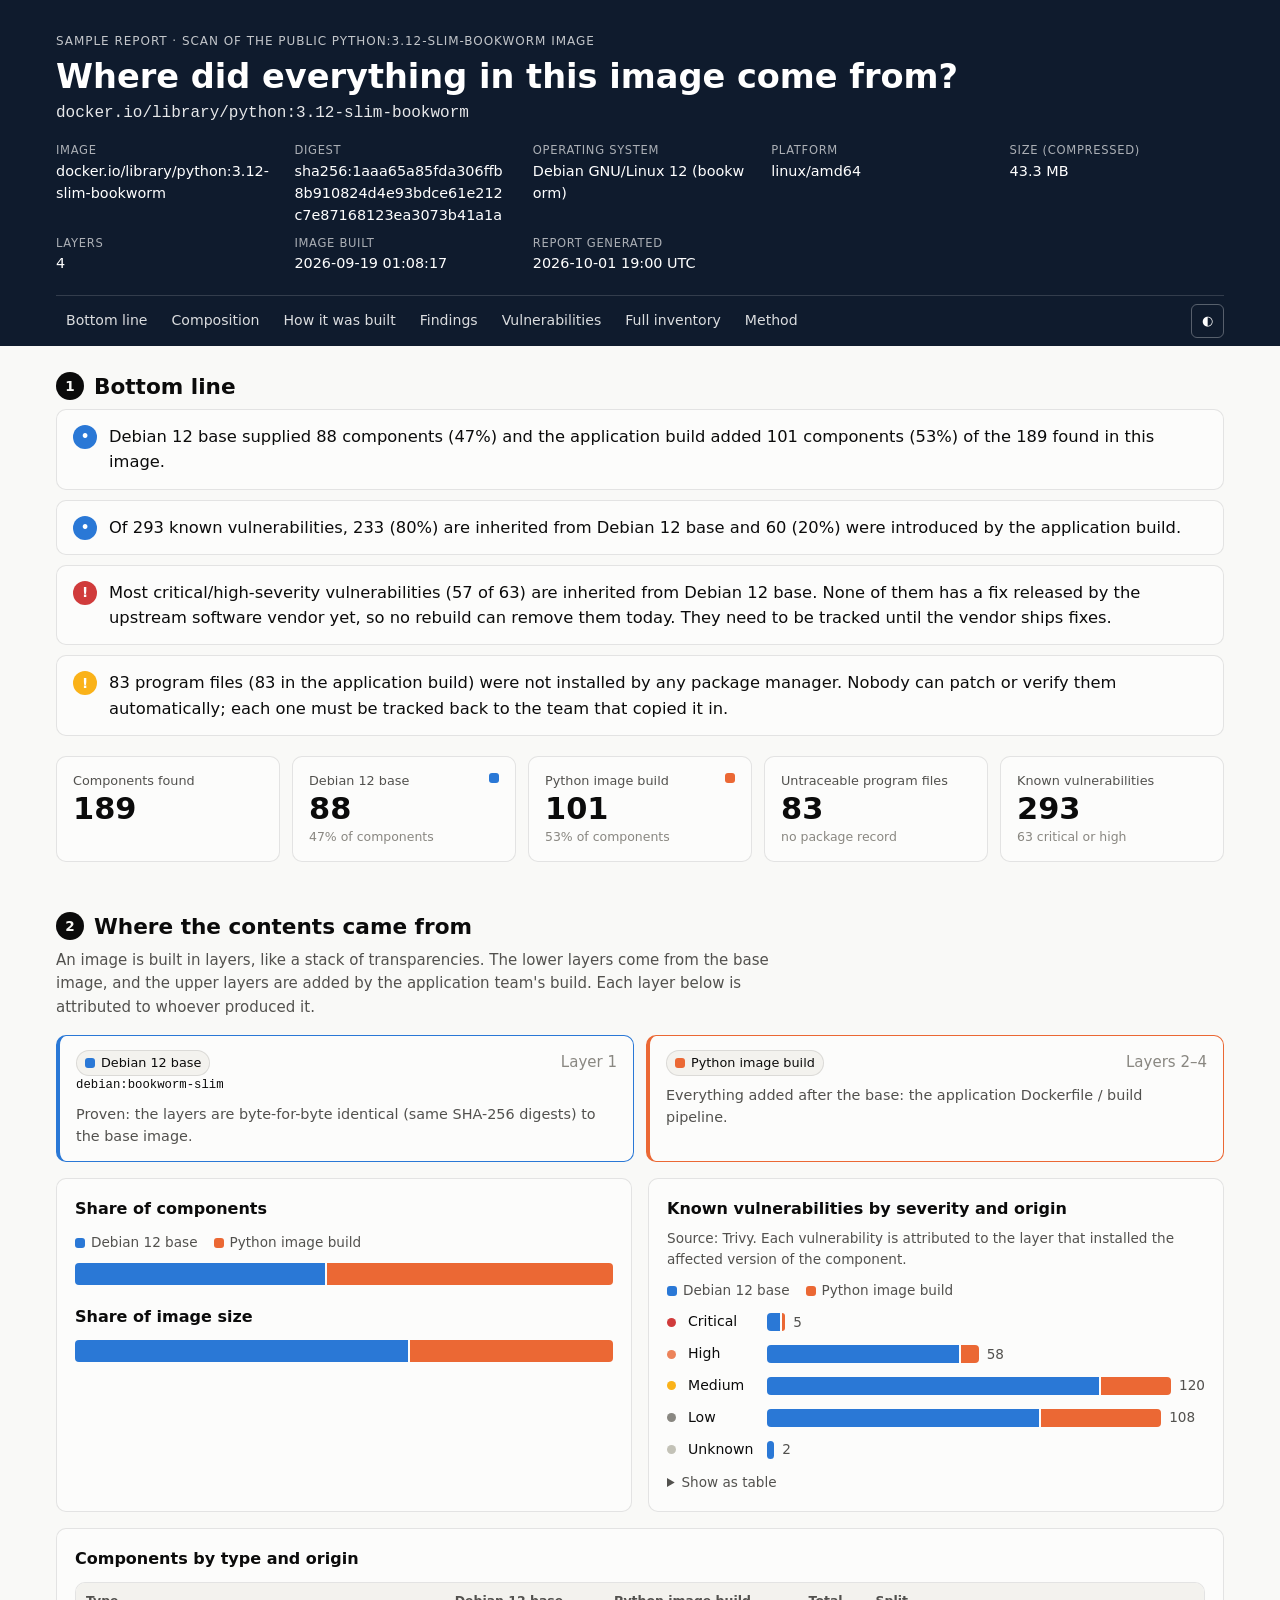
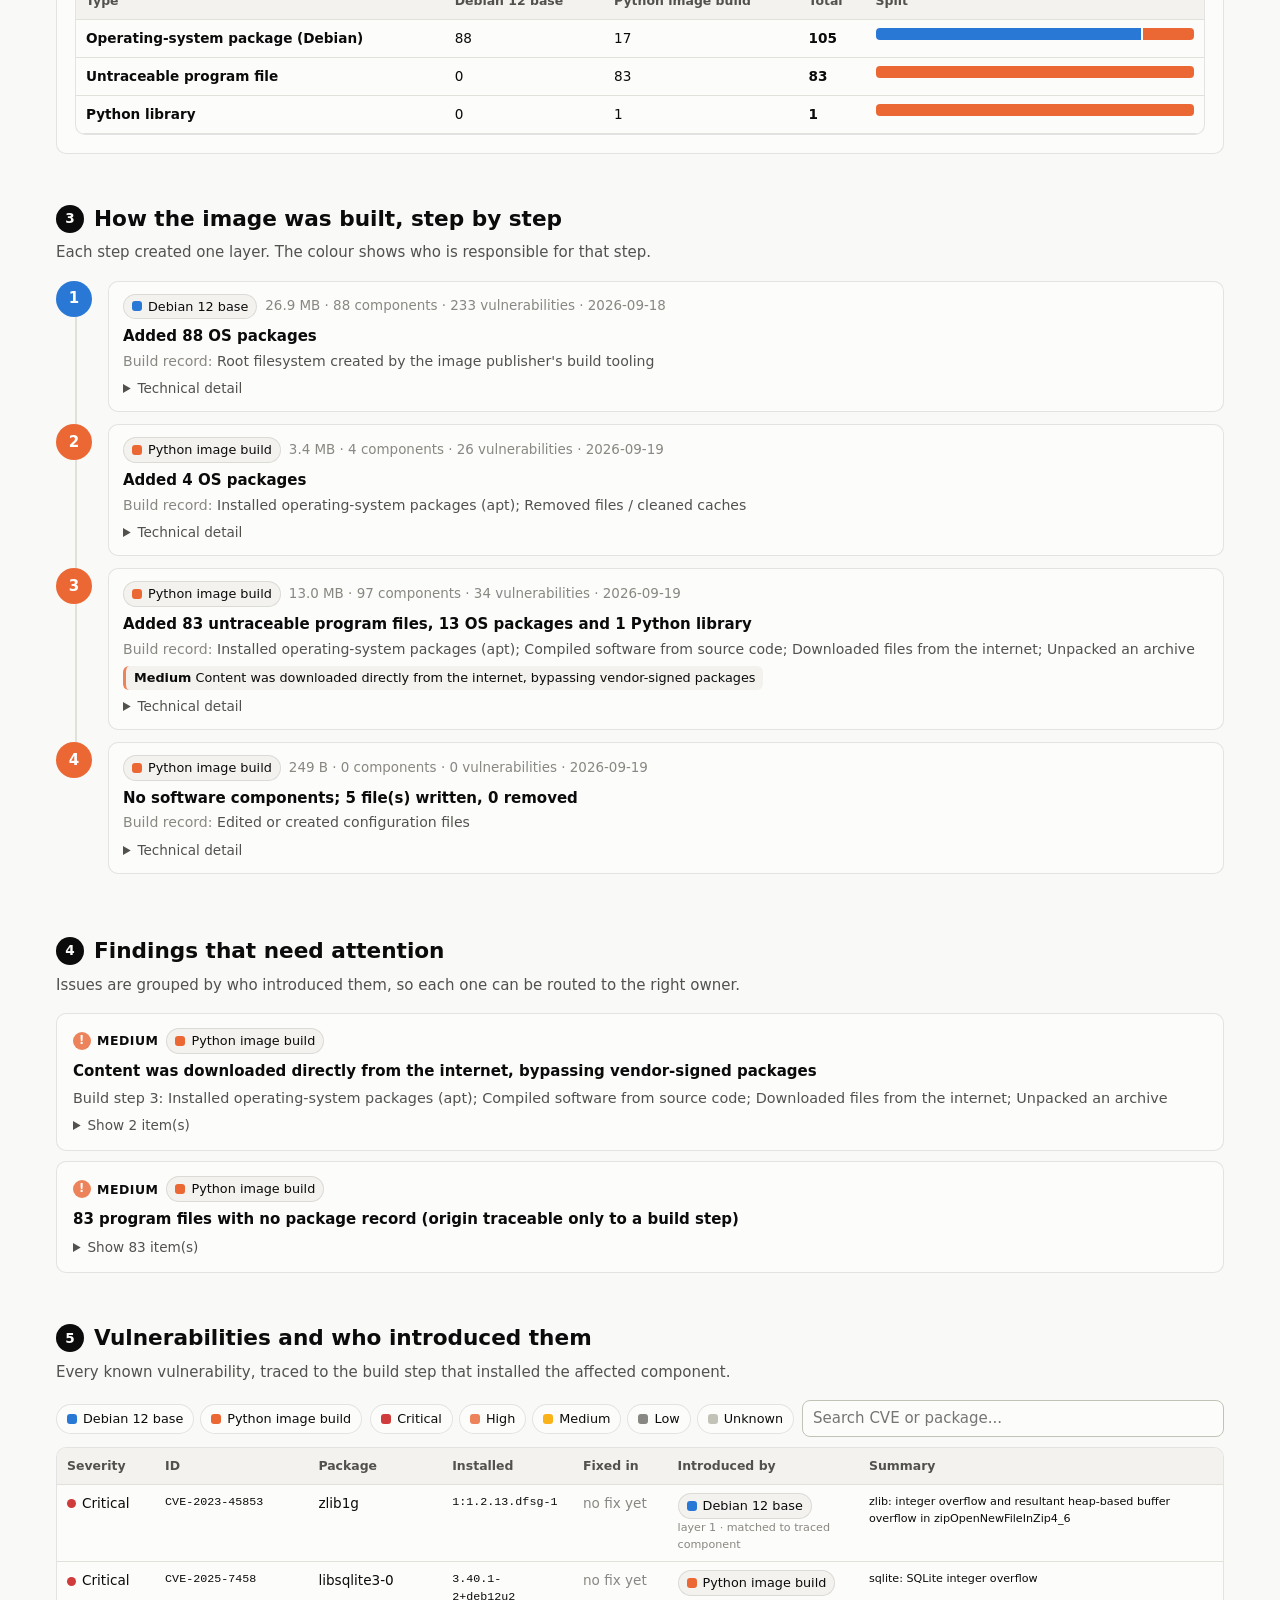
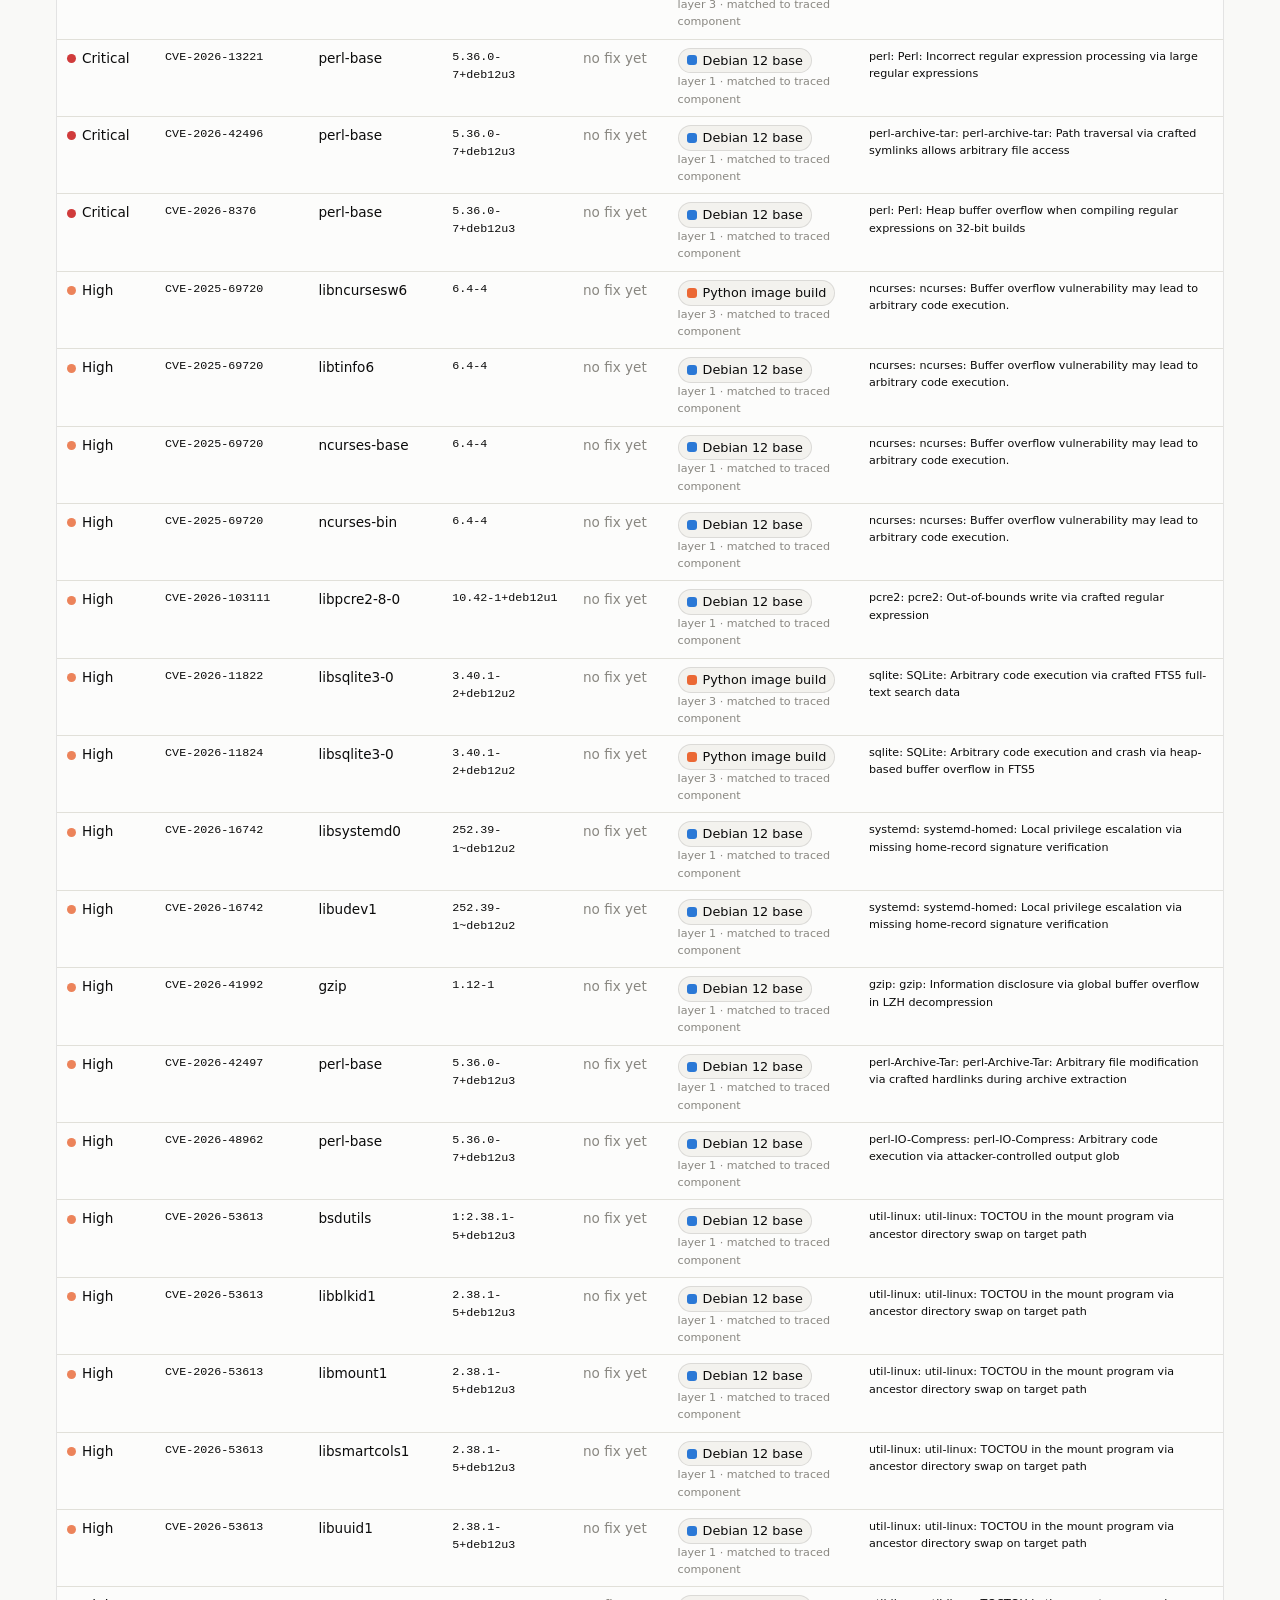
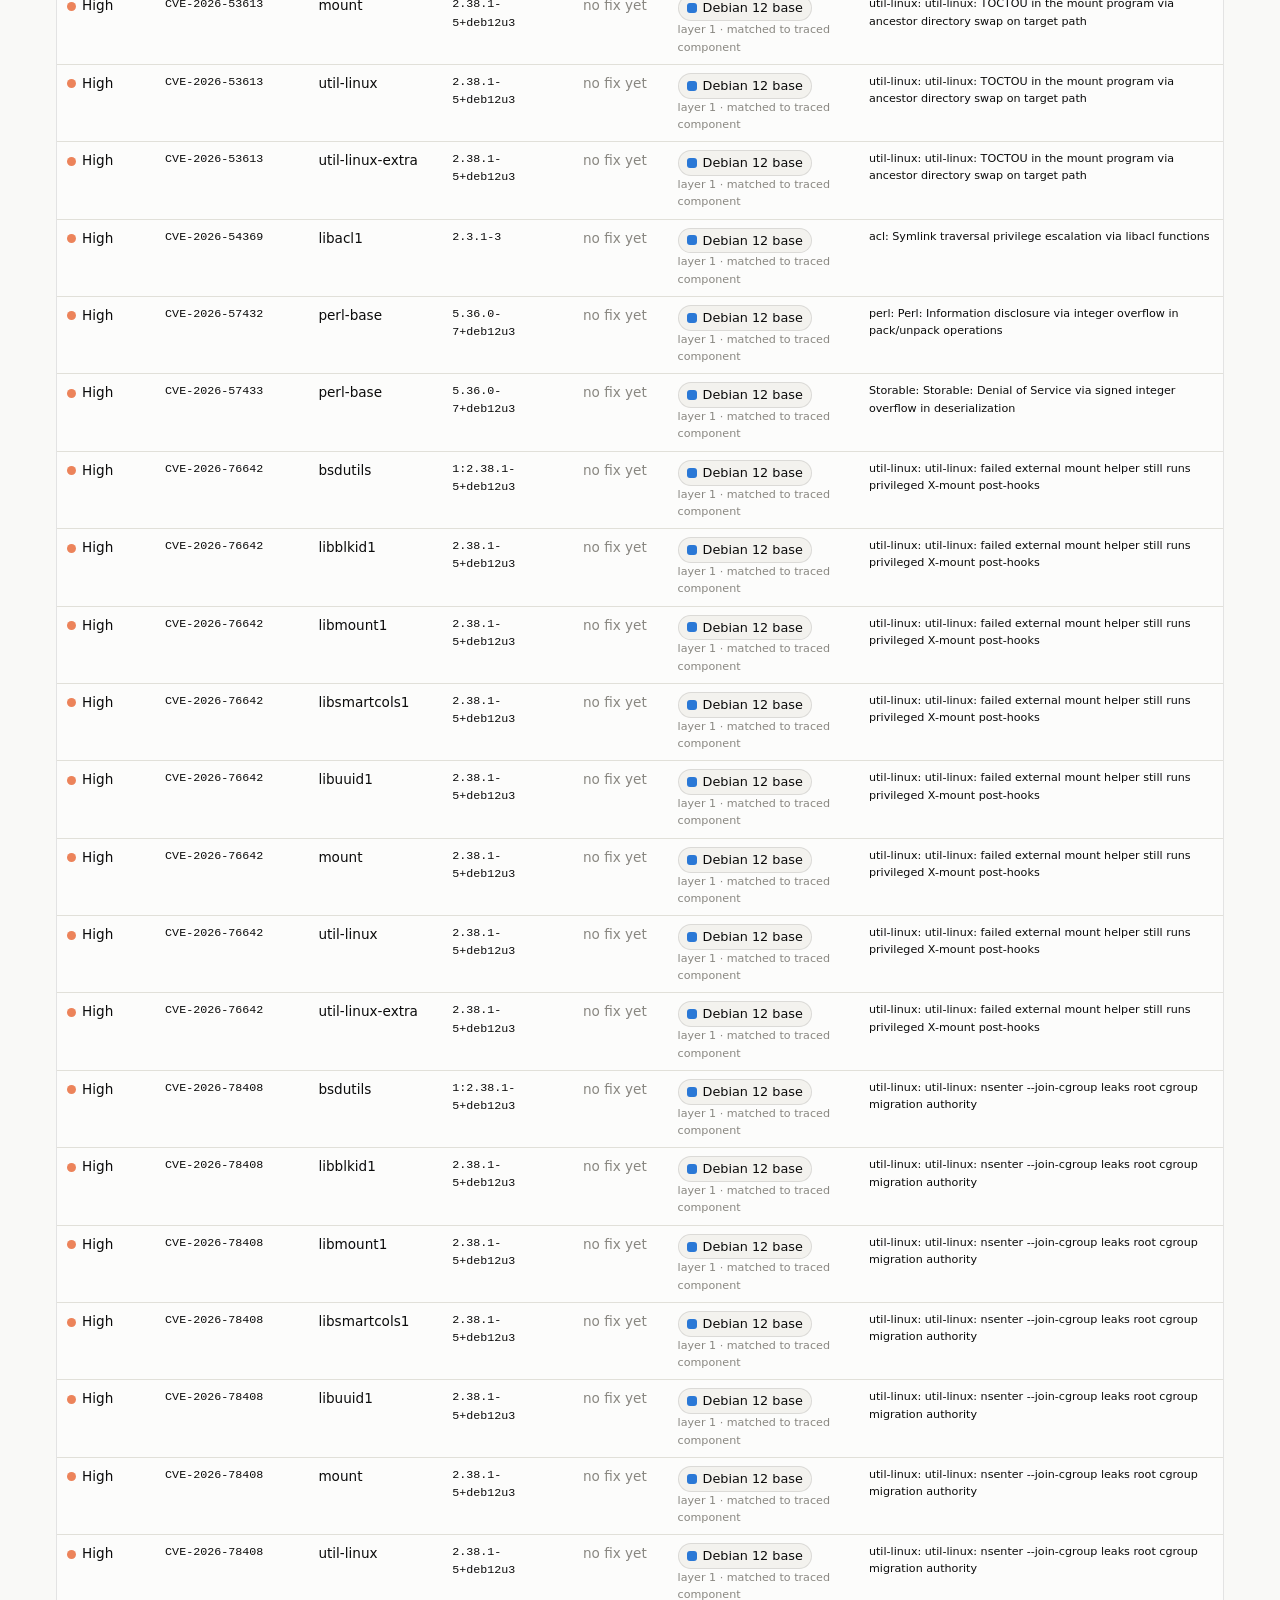
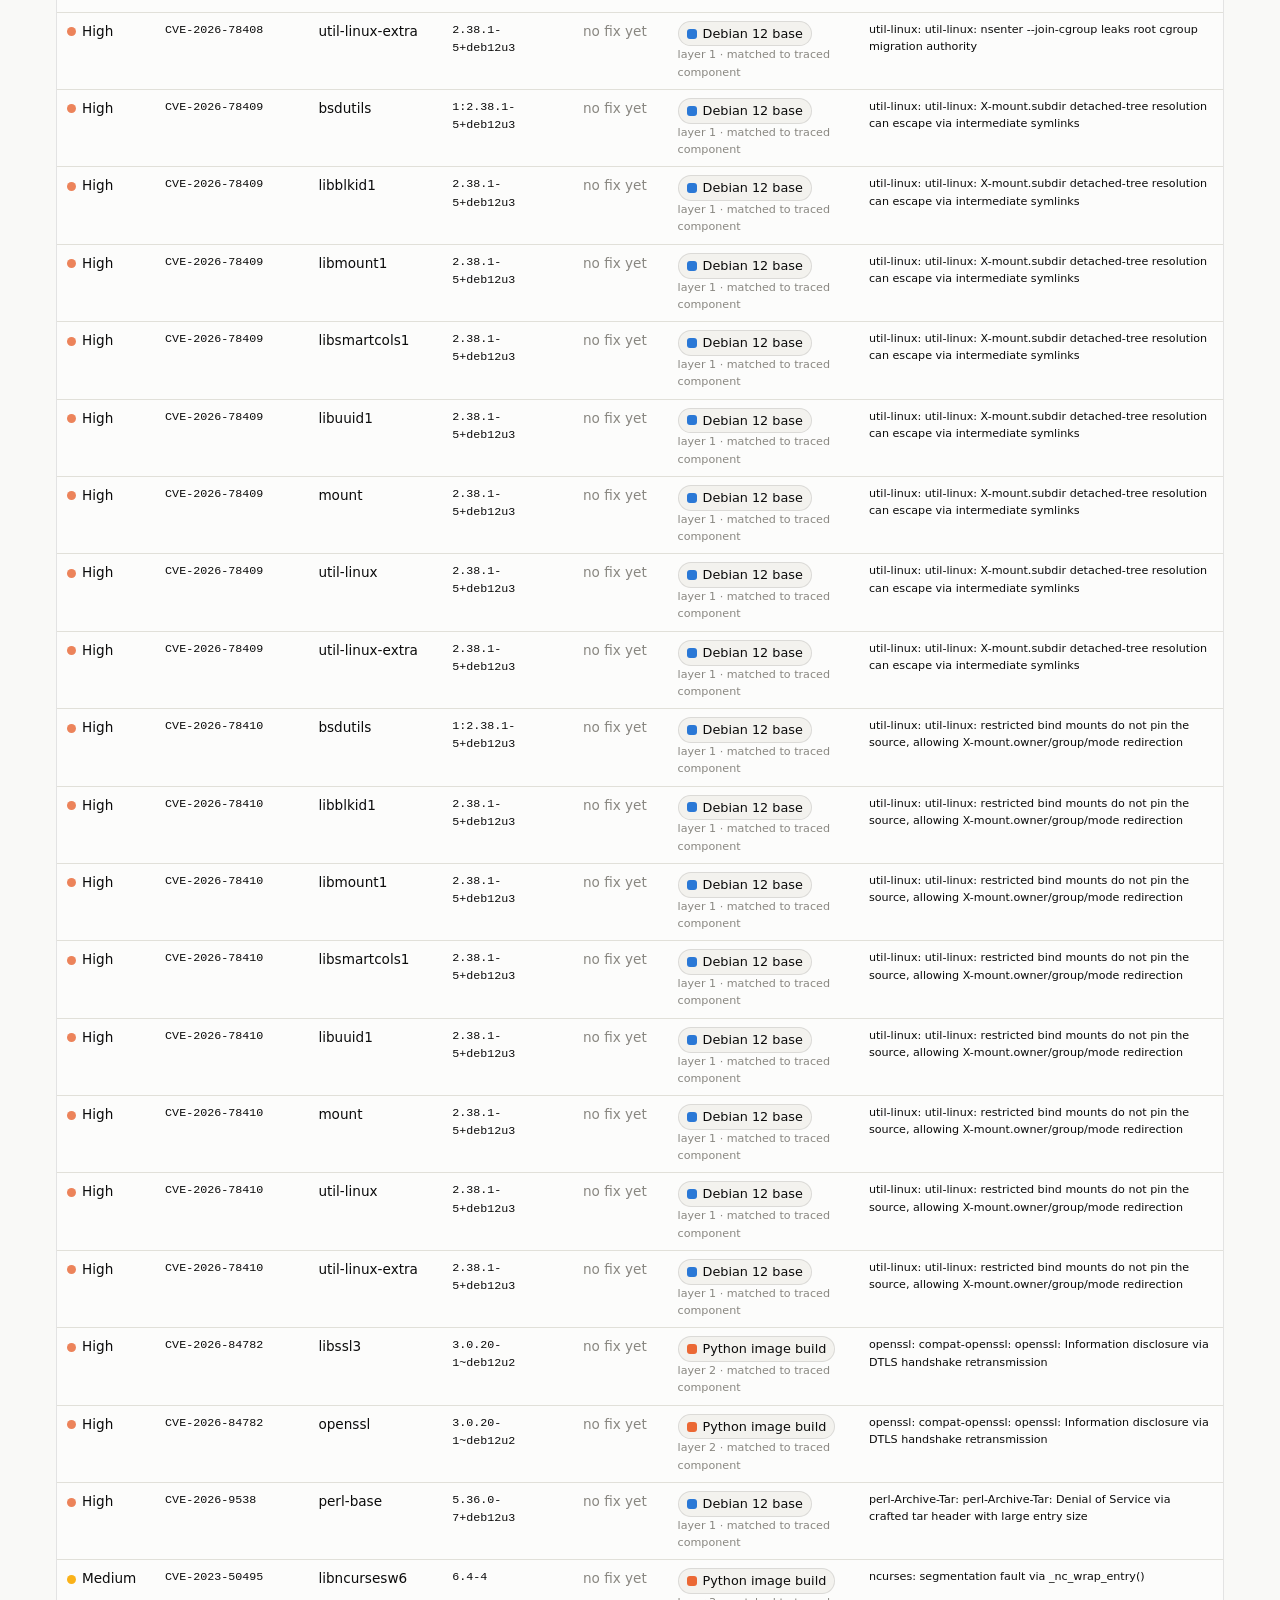
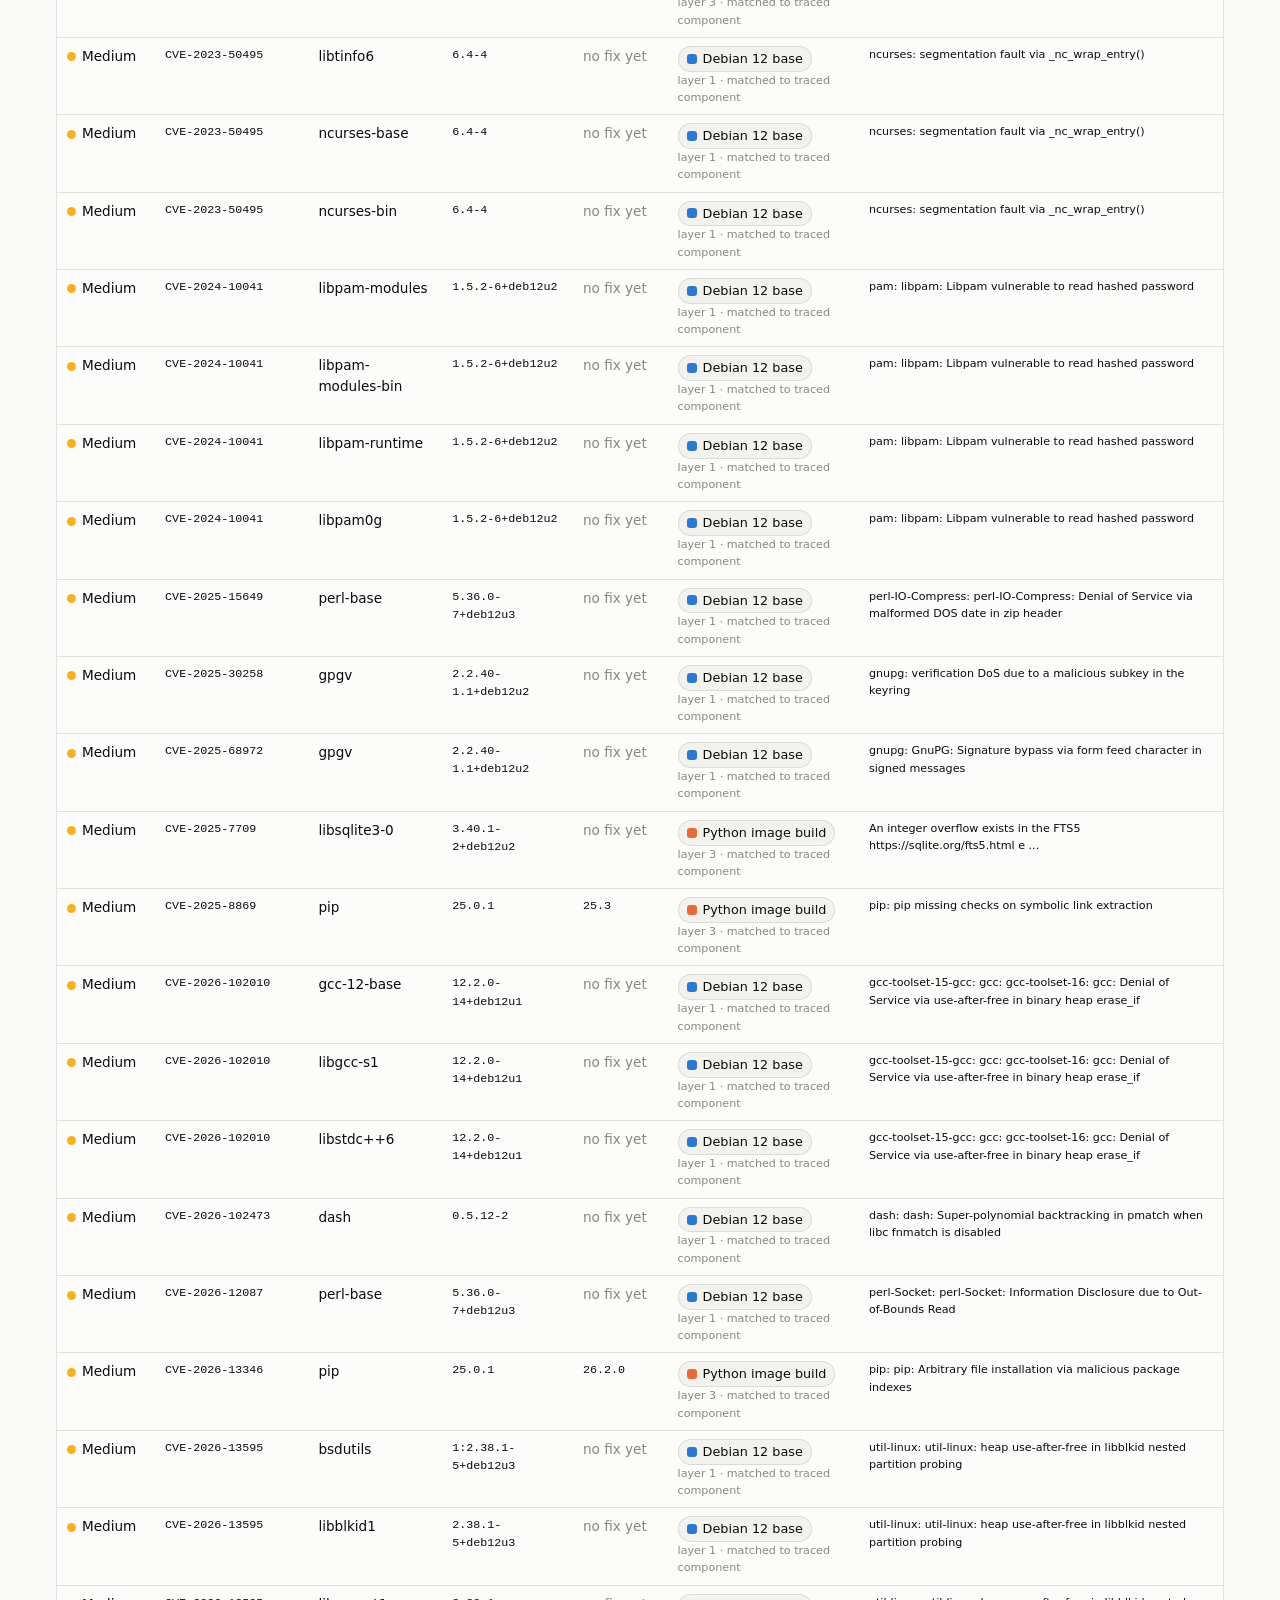
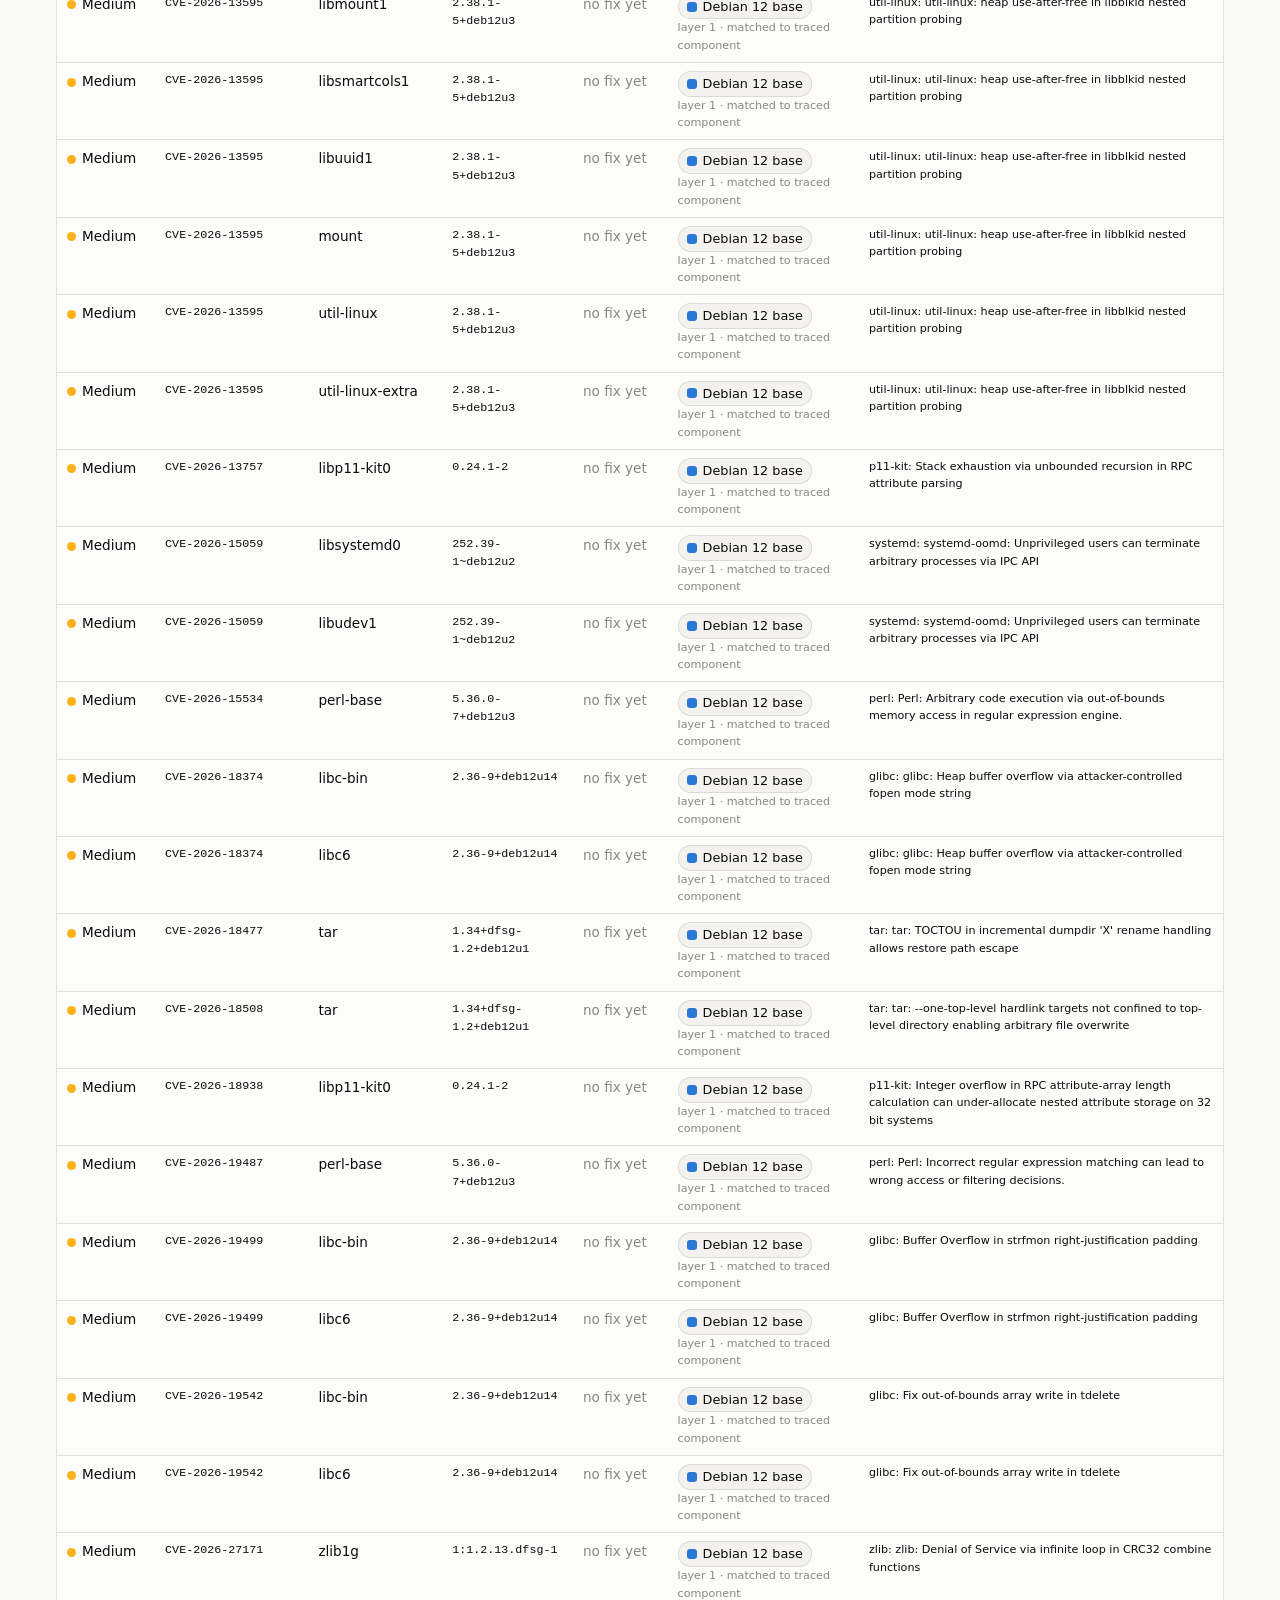
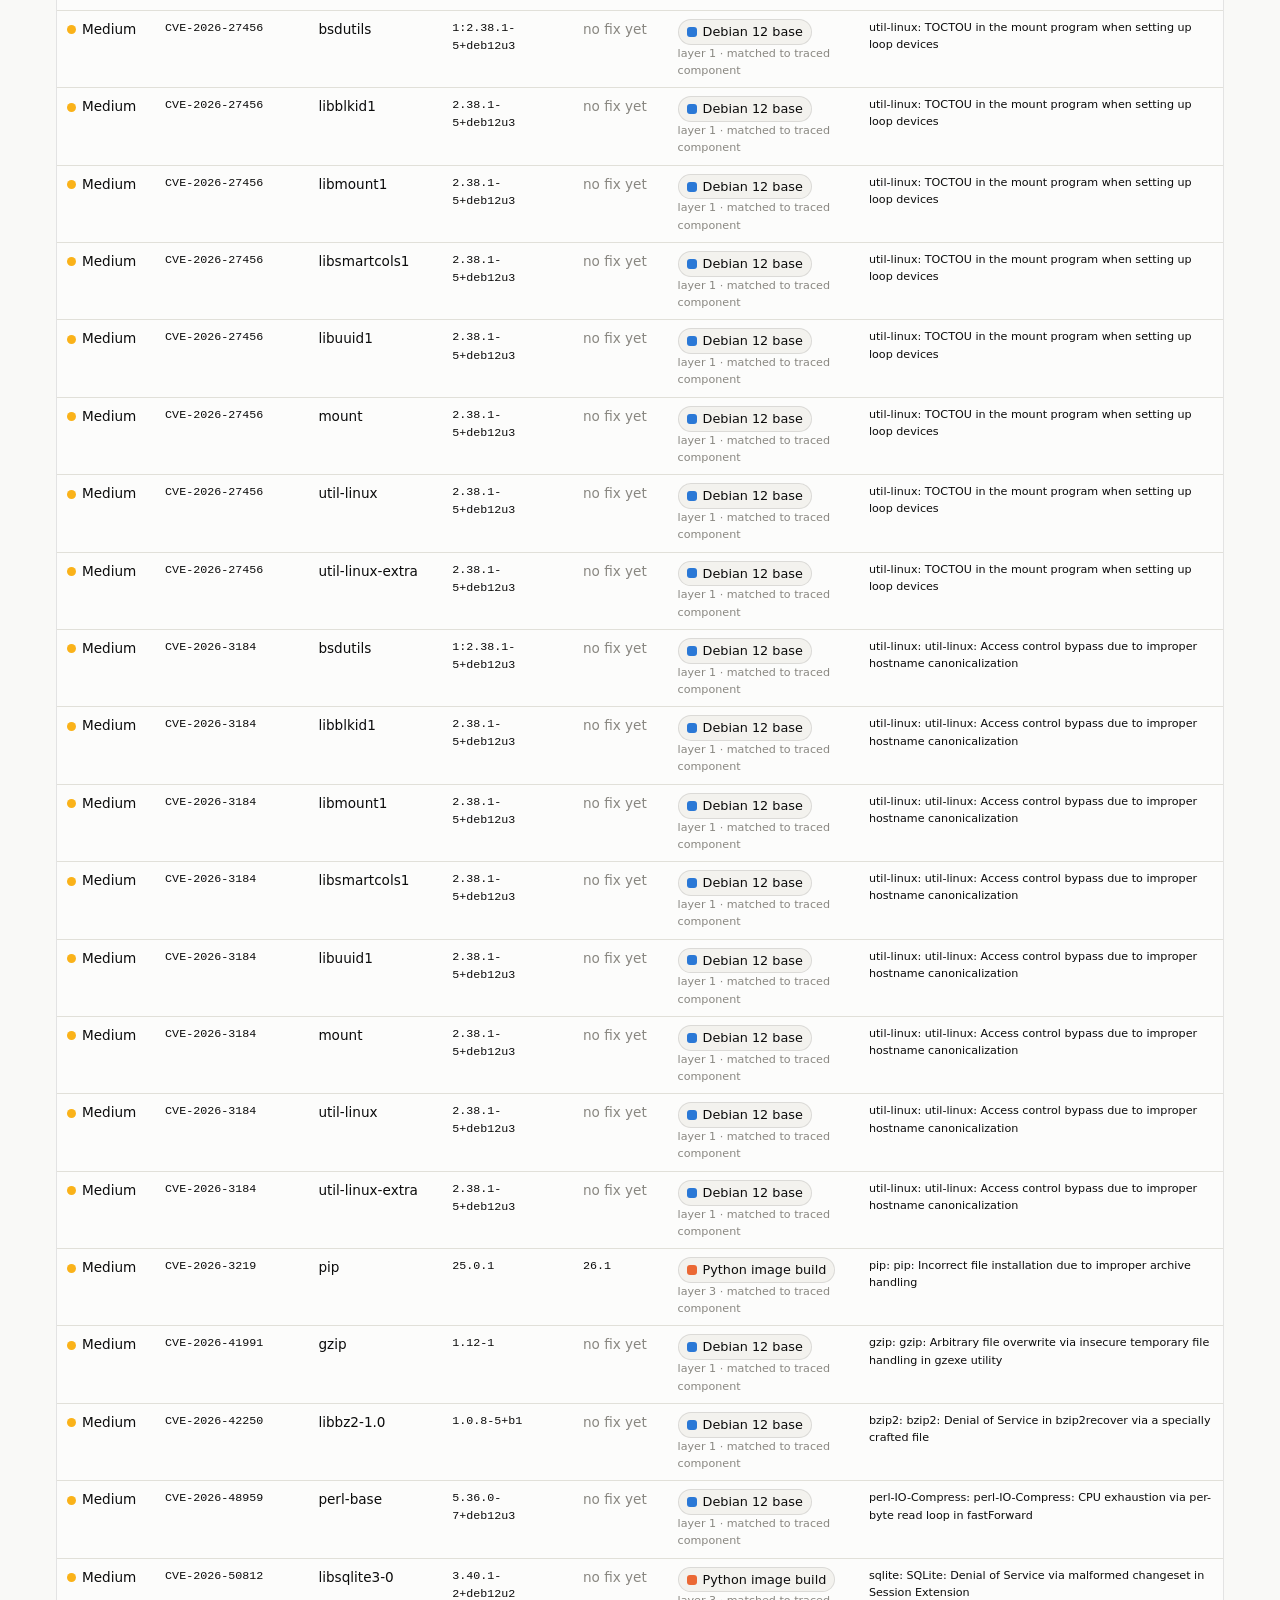
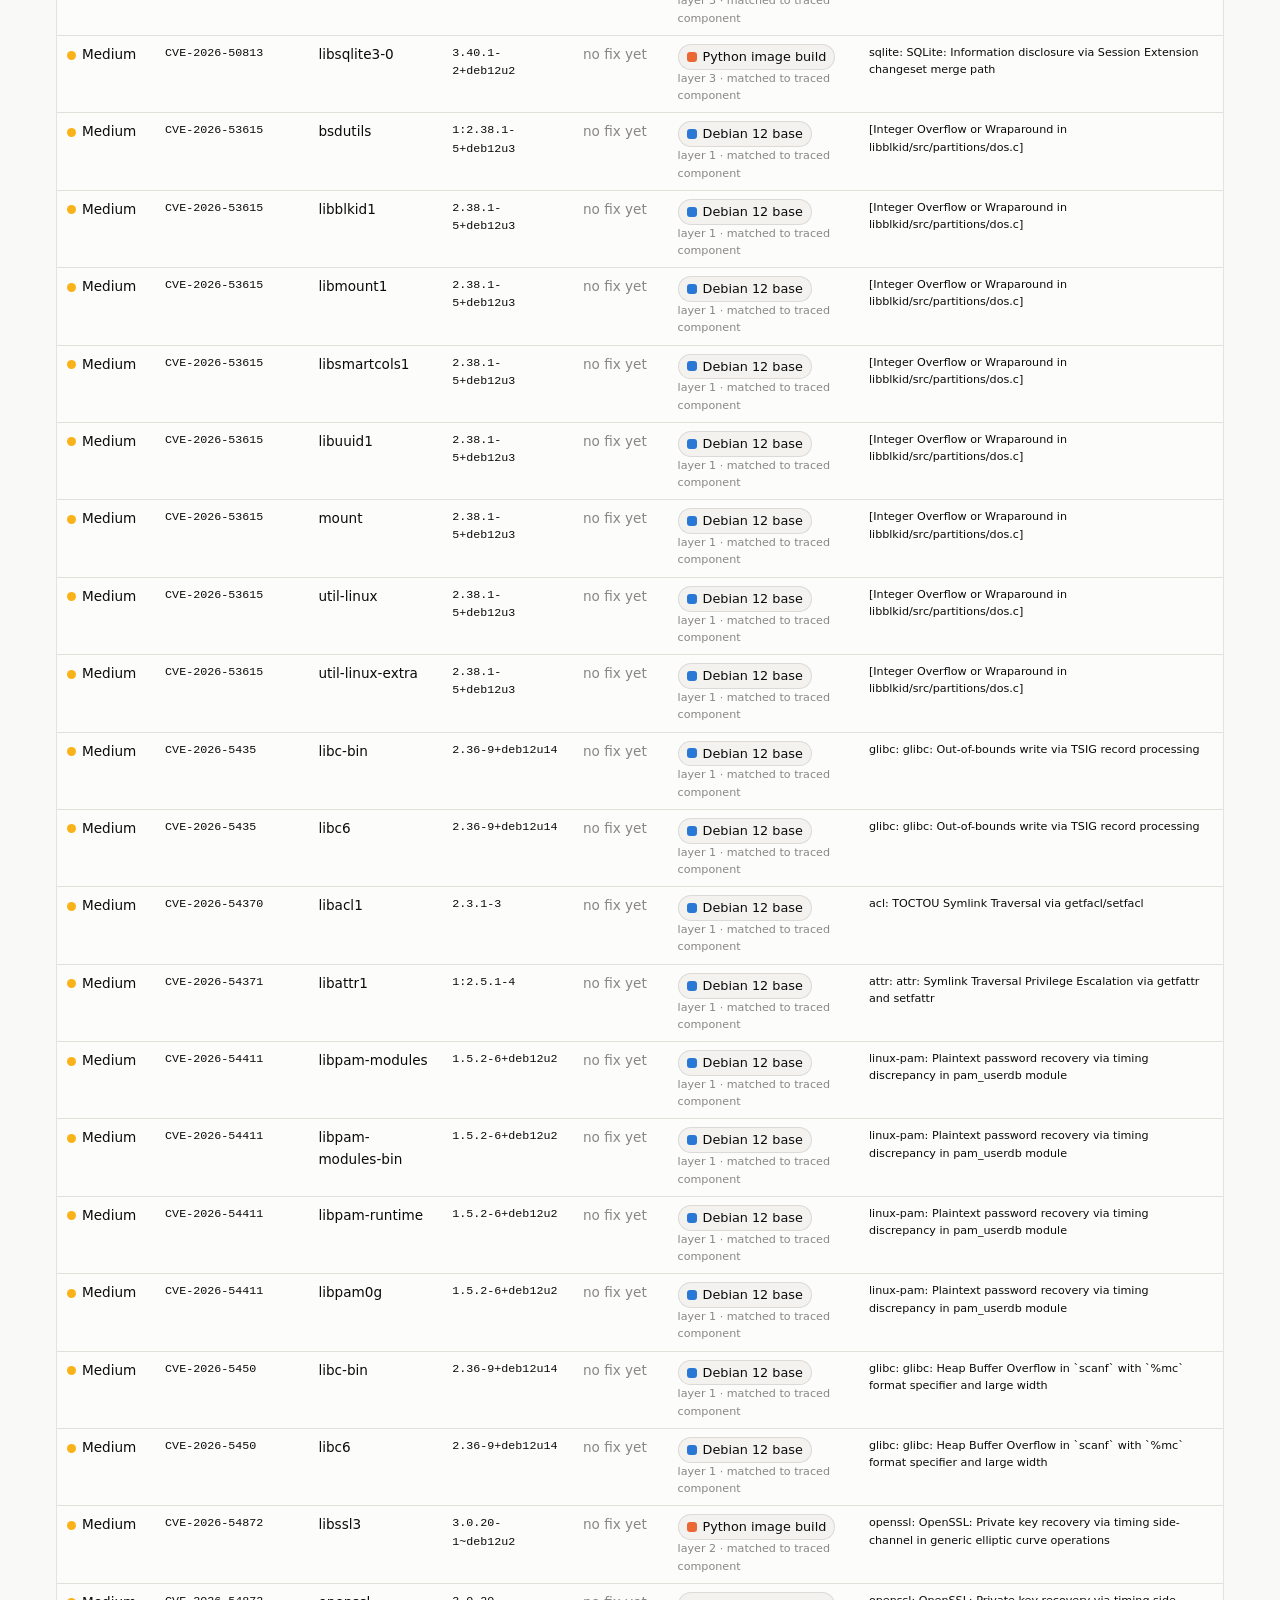
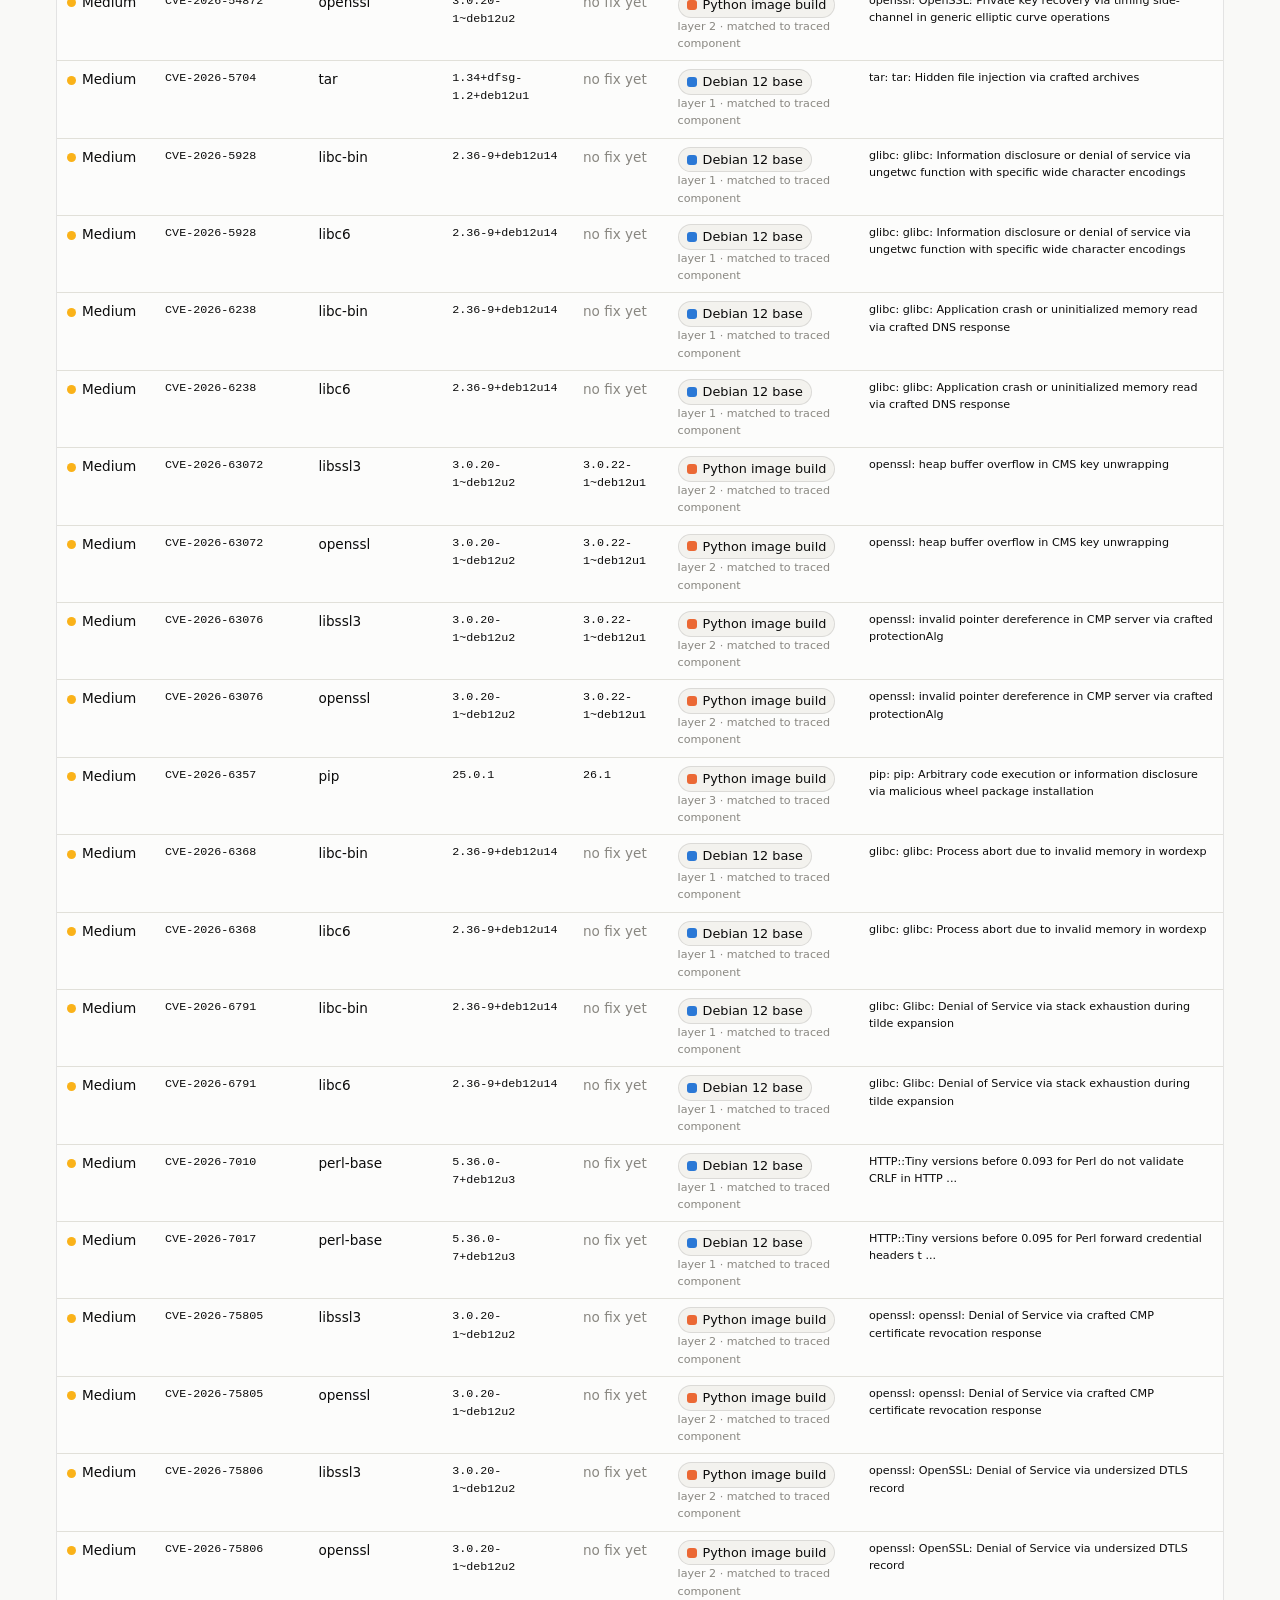
==== docs/index.html @ f068b172 "Implement code changes to enhance functionality and improve performance" ====
<!doctype html>
<html lang="en"><head><meta charset="utf-8"><meta name="viewport" content="width=device-width, initial-scale=1">
<title>Provenance report: docker.io/library/python:3.12-slim-bookworm</title>
<style>
:root{color-scheme:light;--page:#f9f9f7;--surface:#fcfcfb;--surface-2:#f3f2ee;--ink:#0b0b0b;--ink-2:#52514e;--muted:#898781;
--gridline:#e1e0d9;--gridline-strong:#c3c2b7;--border:rgba(11,11,11,.10);
--series-1:#2a78d6;--series-2:#eb6834;--series-3:#1baf7a;--series-5:#e87ba4;--series-7:#4a3aa7;
--st-good:#0ca30c;--st-warning:#fab219;--st-serious:#ec835a;--st-critical:#d03b3b;--hero:#0f1b2d;--hero-ink:#fff}
@media (prefers-color-scheme:dark){:root:not([data-theme="light"]){color-scheme:dark;--page:#0d0d0d;--surface:#1a1a19;--surface-2:#232321;
--ink:#fff;--ink-2:#c3c2b7;--gridline:#2c2c2a;--gridline-strong:#383835;--border:rgba(255,255,255,.10);
--series-1:#3987e5;--series-2:#d95926;--series-3:#199e70;--series-5:#d55181;--series-7:#9085e9;--hero:#111a28}}
:root[data-theme="dark"]{color-scheme:dark;--page:#0d0d0d;--surface:#1a1a19;--surface-2:#232321;--ink:#fff;--ink-2:#c3c2b7;
--gridline:#2c2c2a;--gridline-strong:#383835;--border:rgba(255,255,255,.10);--series-1:#3987e5;--series-2:#d95926;
--series-3:#199e70;--series-5:#d55181;--series-7:#9085e9;--hero:#111a28}
*{box-sizing:border-box}
body{margin:0;background:var(--page);color:var(--ink);font:15px/1.55 system-ui,-apple-system,"Segoe UI",sans-serif}
.wrap{max-width:1200px;margin:0 auto;padding:0 16px}
.mono{font-family:ui-monospace,SFMono-Regular,Consolas,monospace;font-size:.86em;overflow-wrap:break-word}
.nw{white-space:nowrap}.meta dd,.kv dd{overflow-wrap:anywhere}
.muted{color:var(--muted)}.small{font-size:.82em}.mt{margin-top:20px}
.hero{background:var(--hero);color:var(--hero-ink);padding:32px 0 0;margin-bottom:24px}
.eyebrow{text-transform:uppercase;letter-spacing:.08em;font-size:.75rem;opacity:.75}
.hero h1{margin:6px 0 4px;font-size:clamp(1.5rem,3vw,2.1rem);line-height:1.2}
.imgname{font-size:1rem;opacity:.9;margin-bottom:16px}
.meta{display:grid;grid-template-columns:repeat(auto-fit,minmax(200px,1fr));gap:8px 24px;margin:0 0 20px}
.meta dt{font-size:.72rem;text-transform:uppercase;letter-spacing:.06em;opacity:.65}.meta dd{margin:0;font-size:.9rem;word-break:break-all}
.toc{display:flex;flex-wrap:wrap;gap:4px;border-top:1px solid rgba(255,255,255,.15);padding:8px 0}
.toc a{color:var(--hero-ink);opacity:.85;text-decoration:none;padding:6px 10px;border-radius:6px;font-size:.88rem}
.toc a:hover{background:rgba(255,255,255,.1);opacity:1}
#theme{margin-left:auto;background:none;border:1px solid rgba(255,255,255,.3);color:var(--hero-ink);border-radius:6px;cursor:pointer;padding:4px 10px}
section{margin:0 0 48px}
h2{font-size:1.35rem;margin:0 0 6px;display:flex;align-items:center;gap:10px}
.num-h{display:inline-grid;place-items:center;width:28px;height:28px;border-radius:50%;background:var(--ink);color:var(--page);font-size:.85rem}
h3{font-size:1rem;margin:0 0 10px}
.lead{color:var(--ink-2);max-width:75ch;margin:0 0 16px}
.card{background:var(--surface);border:1px solid var(--border);border-radius:10px;padding:18px;margin-bottom:16px;min-width:0}
.sub{color:var(--ink-2);font-size:.85rem;margin:-4px 0 10px}
.grid2{display:grid;grid-template-columns:repeat(auto-fit,minmax(min(100%,440px),1fr));gap:16px}
.takeaways{list-style:none;padding:0;margin:0 0 20px;display:grid;gap:10px}
.tk{display:flex;gap:12px;align-items:flex-start;background:var(--surface);border:1px solid var(--border);border-radius:10px;padding:14px 16px;font-size:1.02rem}
.tk-ic{flex:none;width:24px;height:24px;border-radius:50%;color:#fff;display:grid;place-items:center;font-weight:700;font-size:.85rem;margin-top:1px}
.tiles{display:grid;grid-template-columns:repeat(auto-fit,minmax(170px,1fr));gap:12px}
.tile{background:var(--surface);border:1px solid var(--border);border-radius:10px;padding:14px 16px;position:relative}
.tile .sw{position:absolute;top:16px;right:16px}
.tile-label{font-size:.8rem;color:var(--ink-2);padding-right:18px}.tile-val{font-size:1.9rem;font-weight:650;line-height:1.2}
.tile-sub{font-size:.78rem;color:var(--muted)}
.sw{display:inline-block;width:10px;height:10px;border-radius:3px;flex:none}
.badge{display:inline-flex;align-items:center;gap:6px;font-size:.8rem;padding:2px 8px;border-radius:999px;background:var(--surface-2);border:1px solid var(--border);white-space:nowrap}
.legend{display:flex;flex-wrap:wrap;gap:6px 16px;margin-bottom:10px;font-size:.85rem;color:var(--ink-2)}
.lg{display:inline-flex;align-items:center;gap:6px}
.bar{display:flex;gap:2px;height:22px;width:100%}
.bar .seg{min-width:3px;height:100%}
.bar .seg:first-child{border-radius:4px 0 0 4px}.bar .seg:last-child{border-radius:0 4px 4px 0}.bar .seg:only-child{border-radius:4px}
.bar.empty{color:var(--muted);font-size:.85rem}
.barcell{min-width:140px;width:30%}.barcell .bar{height:12px}
.vchart{display:grid;gap:10px}.vrow{display:grid;grid-template-columns:90px 1fr;align-items:center;gap:10px}
.vlab{display:flex;align-items:center;gap:6px;font-size:.88rem}.vtrack{display:flex;align-items:center;gap:8px}
.vtrack .bar{height:18px}.vnum{font-variant-numeric:tabular-nums;font-size:.85rem;color:var(--ink-2)}
.sevdot{display:inline-block;width:9px;height:9px;border-radius:50%;margin-right:6px;vertical-align:middle}
.tableview{margin-top:12px}
.ocards{display:grid;grid-template-columns:repeat(auto-fit,minmax(min(100%,300px),1fr));gap:12px;margin-bottom:16px}
.ocard{background:var(--surface);border:1px solid var(--border);border-left:4px solid;border-radius:10px;padding:14px 16px}
.ocard p{margin:8px 0 0;color:var(--ink-2);font-size:.9rem}.ocard .note{color:var(--ink)}
.ocard-h{display:flex;justify-content:space-between;gap:8px;flex-wrap:wrap;align-items:center}
.timeline{list-style:none;padding:0;margin:0}
.step{display:grid;grid-template-columns:40px 1fr;gap:12px;position:relative;padding-bottom:12px}
.step:before{content:"";position:absolute;left:19px;top:34px;bottom:0;width:2px;background:var(--gridline)}
.step:last-child:before{display:none}
.step-n{width:36px;height:36px;border-radius:50%;background:var(--oc);color:#fff;display:grid;place-items:center;font-weight:650;z-index:1}
.step-body{background:var(--surface);border:1px solid var(--border);border-radius:10px;padding:12px 14px;min-width:0}
.step-top{display:flex;flex-wrap:wrap;gap:8px;align-items:center;font-size:.84rem}
.step-sum{font-weight:550;margin:6px 0 2px}.step-rec{font-size:.88rem;color:var(--ink-2)}
.flags{display:flex;flex-wrap:wrap;gap:6px;margin-top:6px}
.flag{display:inline-block;font-size:.8rem;padding:2px 8px;border-radius:6px;border-left:3px solid var(--fc);background:var(--surface-2)}
.flag.sm{font-size:.75rem;margin:0 4px 4px 0}
details summary{cursor:pointer;color:var(--ink-2);font-size:.85rem;margin-top:6px}
pre{white-space:pre-wrap;word-break:break-all;background:var(--surface-2);padding:8px;border-radius:6px;font-size:.8rem;margin:0;max-height:300px;overflow:auto}
.kv{display:grid;grid-template-columns:130px 1fr;gap:6px 12px;font-size:.85rem;margin:8px 0 0}.kv dt{color:var(--muted)}.kv dd{margin:0;min-width:0}
.kv ul{margin:0;padding-left:18px}
.findings{display:grid;gap:10px}
.finding{background:var(--surface);border:1px solid var(--border);border-radius:10px;padding:14px 16px}
.f-head{display:flex;gap:8px;align-items:center;flex-wrap:wrap}
.sev{display:inline-flex;align-items:center;gap:6px;font-size:.78rem;font-weight:650;text-transform:uppercase;letter-spacing:.04em}
.sev-ic{width:18px;height:18px;border-radius:50%;background:var(--fc);color:#fff;display:grid;place-items:center;font-size:.72rem}
.f-title{font-weight:600;margin-top:6px}.f-detail{margin:4px 0 0;color:var(--ink-2);font-size:.9rem}
.items{max-height:280px;overflow:auto;font-size:.82rem;margin:6px 0 0;padding-left:18px}
.controls{display:flex;flex-wrap:wrap;gap:8px;align-items:center;margin-bottom:10px}
.chips{display:flex;flex-wrap:wrap;gap:6px}
.chip{display:inline-flex;align-items:center;gap:6px;font:inherit;font-size:.8rem;padding:4px 10px;border-radius:999px;border:1px solid var(--border);background:var(--surface);color:var(--ink);cursor:pointer}
.chip[aria-pressed="true"]{background:var(--ink);color:var(--page)}
input[type=search]{font:inherit;padding:6px 10px;border-radius:8px;border:1px solid var(--gridline-strong);background:var(--surface);color:var(--ink);min-width:min(260px,100%);flex:1}
.tablewrap{overflow-x:auto;background:var(--surface);border:1px solid var(--border);border-radius:10px}
table.data{border-collapse:collapse;width:100%;font-size:.85rem}
table.data th,table.data td{text-align:left;padding:8px 10px;border-bottom:1px solid var(--gridline);vertical-align:top}
table.data thead th{position:sticky;top:0;background:var(--surface-2);font-weight:600;font-size:.78rem;color:var(--ink-2)}
td.num,th.num{text-align:right;font-variant-numeric:tabular-nums}
.ev{margin:4px 0 0;padding-left:16px;font-size:.78rem;color:var(--ink-2);word-break:break-all}
.method li,.gloss dd{color:var(--ink-2)}.method li{margin-bottom:8px}.gloss dt{font-weight:600}.gloss dd{margin:0 0 10px}
.notes li{margin-bottom:6px}
footer{padding:24px 16px 40px}
#tip{position:fixed;pointer-events:none;background:var(--ink);color:var(--page);font-size:.8rem;padding:4px 8px;border-radius:6px;opacity:0;transition:opacity .1s;z-index:10;max-width:280px}
[hidden]{display:none!important}
@media (max-width:640px){.kv{grid-template-columns:1fr}.vrow{grid-template-columns:70px 1fr}}
@media print{body{background:#fff;font-size:11px}.hero{background:#fff;color:#000;--hero-ink:#000}.toc,.controls,#tip{display:none}
details{display:block}details>*{display:block}section{break-inside:auto}.finding,.step,.tk,.card{break-inside:avoid}
.tablewrap{overflow:visible}table.data thead th{position:static}}
</style></head>
<body>
<div id="tip" role="tooltip"></div>
<header class="hero">
  <div class="wrap">
    <div class="eyebrow">Sample report · scan of the public python:3.12-slim-bookworm image</div>
    <h1>Where did everything in this image come from?</h1>
    <div class="imgname mono">docker.io/library/python:3.12-slim-bookworm</div>
    <dl class="meta"><div><dt>Image</dt><dd>docker.io/library/python:3.12-slim-bookworm</dd></div><div><dt>Digest</dt><dd>sha256:1aaa65a85fda306ffb8b910824d4e93bdce61e212c7e87168123ea3073b41a1a</dd></div><div><dt>Operating system</dt><dd>Debian GNU/Linux 12 (bookworm)</dd></div><div><dt>Platform</dt><dd>linux/amd64</dd></div><div><dt>Size (compressed)</dt><dd>43.3 MB</dd></div><div><dt>Layers</dt><dd>4</dd></div><div><dt>Image built</dt><dd>2026-09-19 01:08:17</dd></div><div><dt>Report generated</dt><dd>2026-10-01 19:00 UTC</dd></div></dl>
    <nav class="toc"><a href="#bottom-line">Bottom line</a><a href="#composition">Composition</a>
    <a href="#build">How it was built</a><a href="#findings">Findings</a><a href="#vulns">Vulnerabilities</a>
    <a href="#inventory">Full inventory</a><a href="#method">Method</a>
    <button type="button" id="theme" aria-label="Toggle dark mode">◐</button></nav>
  </div>
</header>
<main class="wrap">
<section id="bottom-line"><h2><span class="num-h">1</span>Bottom line</h2>
  <ul class="takeaways"><li class="tk"><span class="tk-ic" style="background:var(--series-1)" aria-label="Fact">•</span><span>Debian 12 base supplied 88 components (47%) and the application build added 101 components (53%) of the 189 found in this image.</span></li><li class="tk"><span class="tk-ic" style="background:var(--series-1)" aria-label="Fact">•</span><span>Of 293 known vulnerabilities, 233 (80%) are inherited from Debian 12 base and 60 (20%) were introduced by the application build.</span></li><li class="tk"><span class="tk-ic" style="background:var(--st-critical)" aria-label="Attention">!</span><span>Most critical/high-severity vulnerabilities (57 of 63) are inherited from Debian 12 base. None of them has a fix released by the upstream software vendor yet, so no rebuild can remove them today. They need to be tracked until the vendor ships fixes.</span></li><li class="tk"><span class="tk-ic" style="background:var(--st-warning)" aria-label="Caution">!</span><span>83 program files (83 in the application build) were not installed by any package manager. Nobody can patch or verify them automatically; each one must be tracked back to the team that copied it in.</span></li></ul>
  <div class="tiles"><div class="tile"><div class="tile-label">Components found</div><div class="tile-val">189</div><div class="tile-sub"></div></div><div class="tile"><span class=sw style=background:var(--series-1)></span><div class="tile-label">Debian 12 base</div><div class="tile-val">88</div><div class="tile-sub">47% of components</div></div><div class="tile"><span class=sw style=background:var(--series-2)></span><div class="tile-label">Python image build</div><div class="tile-val">101</div><div class="tile-sub">53% of components</div></div><div class="tile"><div class="tile-label">Untraceable program files</div><div class="tile-val">83</div><div class="tile-sub">no package record</div></div><div class="tile"><div class="tile-label">Known vulnerabilities</div><div class="tile-val">293</div><div class="tile-sub">63 critical or high</div></div></div>
</section>

<section id="composition"><h2><span class="num-h">2</span>Where the contents came from</h2>
  <p class="lead">An image is built in layers, like a stack of transparencies. The lower layers come from the base image,
  and the upper layers are added by the application team's build. Each layer below is attributed to whoever produced it.</p>
  <div class="ocards"><div class="ocard" style="border-color:var(--series-1)"><div class="ocard-h"><span class="badge"><span class="sw" style="background:var(--series-1)"></span>Debian 12 base</span><span class="muted">Layer 1</span></div><div class="mono small">debian:bookworm-slim</div><p>Proven: the layers are byte-for-byte identical (same SHA-256 digests) to the base image.</p></div><div class="ocard" style="border-color:var(--series-2)"><div class="ocard-h"><span class="badge"><span class="sw" style="background:var(--series-2)"></span>Python image build</span><span class="muted">Layers 2–4</span></div><p>Everything added after the base: the application Dockerfile / build pipeline.</p></div></div>
  <div class="grid2">
  <div class="card"><h3>Share of components</h3><div class="legend"><span class="lg"><span class="sw" style="background:var(--series-1)"></span>Debian 12 base</span><span class="lg"><span class="sw" style="background:var(--series-2)"></span>Python image build</span></div><div class="bar" role="img"><div class="seg" style="flex:88 1 0;background:var(--series-1)" data-tip="Debian 12 base: 88 components (47%)" aria-label="Debian 12 base: 88 components (47%)"></div><div class="seg" style="flex:101 1 0;background:var(--series-2)" data-tip="Python image build: 101 components (53%)" aria-label="Python image build: 101 components (53%)"></div></div>
  <h3 class="mt">Share of image size</h3><div class="bar" role="img"><div class="seg" style="flex:28238443 1 0;background:var(--series-1)" data-tip="Debian 12 base: 28,238,443 bytes (62%)" aria-label="Debian 12 base: 28,238,443 bytes (62%)"></div><div class="seg" style="flex:17205407 1 0;background:var(--series-2)" data-tip="Python image build: 17,205,407 bytes (38%)" aria-label="Python image build: 17,205,407 bytes (38%)"></div></div></div>
  
<div class="card">
  <h3>Known vulnerabilities by severity and origin</h3>
  <p class="sub">Source: Trivy. Each vulnerability is attributed to the layer that
  installed the affected version of the component.</p>
  <div class="legend"><span class="lg"><span class="sw" style="background:var(--series-1)"></span>Debian 12 base</span><span class="lg"><span class="sw" style="background:var(--series-2)"></span>Python image build</span></div>
  <div class="vchart"><div class="vrow"><div class="vlab"><span class="sevdot" style="background:var(--st-critical)"></span>Critical</div><div class="vtrack"><div class="bar" style="width:4.166666666666667%"><div class="seg" style="flex:4 1 0;background:var(--series-1)" data-tip="Debian 12 base: 4 critical"></div><div class="seg" style="flex:1 1 0;background:var(--series-2)" data-tip="Python image build: 1 critical"></div></div><span class="vnum">5</span></div></div><div class="vrow"><div class="vlab"><span class="sevdot" style="background:var(--st-serious)"></span>High</div><div class="vtrack"><div class="bar" style="width:48.333333333333336%"><div class="seg" style="flex:53 1 0;background:var(--series-1)" data-tip="Debian 12 base: 53 high"></div><div class="seg" style="flex:5 1 0;background:var(--series-2)" data-tip="Python image build: 5 high"></div></div><span class="vnum">58</span></div></div><div class="vrow"><div class="vlab"><span class="sevdot" style="background:var(--st-warning)"></span>Medium</div><div class="vtrack"><div class="bar" style="width:100.0%"><div class="seg" style="flex:99 1 0;background:var(--series-1)" data-tip="Debian 12 base: 99 medium"></div><div class="seg" style="flex:21 1 0;background:var(--series-2)" data-tip="Python image build: 21 medium"></div></div><span class="vnum">120</span></div></div><div class="vrow"><div class="vlab"><span class="sevdot" style="background:var(--muted)"></span>Low</div><div class="vtrack"><div class="bar" style="width:90.0%"><div class="seg" style="flex:75 1 0;background:var(--series-1)" data-tip="Debian 12 base: 75 low"></div><div class="seg" style="flex:33 1 0;background:var(--series-2)" data-tip="Python image build: 33 low"></div></div><span class="vnum">108</span></div></div><div class="vrow"><div class="vlab"><span class="sevdot" style="background:var(--gridline-strong)"></span>Unknown</div><div class="vtrack"><div class="bar" style="width:1.6666666666666667%"><div class="seg" style="flex:2 1 0;background:var(--series-1)" data-tip="Debian 12 base: 2 unknown"></div></div><span class="vnum">2</span></div></div></div>
  <details class="tableview"><summary>Show as table</summary>
  <table class="data"><thead><tr><th>Origin</th><th class="num">Critical</th><th class="num">High</th><th class="num">Medium</th><th class="num">Low</th><th class="num">Unknown</th>
  <th class="num">Total</th><th class="num">Fix available</th></tr></thead><tbody><tr><th scope="row"><span class="sw" style="background:var(--series-1)"></span>Debian 12 base</th><td class="num">4</td><td class="num">53</td><td class="num">99</td><td class="num">75</td><td class="num">2</td><td class="num"><b>233</b></td><td class="num">1</td></tr><tr><th scope="row"><span class="sw" style="background:var(--series-2)"></span>Python image build</th><td class="num">1</td><td class="num">5</td><td class="num">21</td><td class="num">33</td><td class="num">0</td><td class="num"><b>60</b></td><td class="num">18</td></tr></tbody></table>
  </details>
</div>
  </div>
  <div class="card"><h3>Components by type and origin</h3>
  <div class="tablewrap"><table class="data"><thead><tr><th>Type</th><th class="num">Debian 12 base</th><th class="num">Python image build</th><th class="num">Total</th><th>Split</th></tr></thead>
  <tbody><tr><th scope="row">Operating-system package (Debian)</th><td class="num">88</td><td class="num">17</td><td class="num"><b>105</b></td><td class="barcell"><div class="bar" role="img"><div class="seg" style="flex:88 1 0;background:var(--series-1)" data-tip="Debian 12 base: 88 components (84%)" aria-label="Debian 12 base: 88 components (84%)"></div><div class="seg" style="flex:17 1 0;background:var(--series-2)" data-tip="Python image build: 17 components (16%)" aria-label="Python image build: 17 components (16%)"></div></div></td></tr><tr><th scope="row">Untraceable program file</th><td class="num">0</td><td class="num">83</td><td class="num"><b>83</b></td><td class="barcell"><div class="bar" role="img"><div class="seg" style="flex:83 1 0;background:var(--series-2)" data-tip="Python image build: 83 components (100%)" aria-label="Python image build: 83 components (100%)"></div></div></td></tr><tr><th scope="row">Python library</th><td class="num">0</td><td class="num">1</td><td class="num"><b>1</b></td><td class="barcell"><div class="bar" role="img"><div class="seg" style="flex:1 1 0;background:var(--series-2)" data-tip="Python image build: 1 components (100%)" aria-label="Python image build: 1 components (100%)"></div></div></td></tr></tbody></table></div></div>
</section>

<section id="build"><h2><span class="num-h">3</span>How the image was built, step by step</h2>
  <p class="lead">Each step created one layer. The colour shows who is responsible for that step.</p>
  <ol class="timeline">
<li class="step" style="--oc:var(--series-1)">
  <div class="step-n">1</div>
  <div class="step-body">
    <div class="step-top"><span class="badge"><span class="sw" style="background:var(--series-1)"></span>Debian 12 base</span>
      <span class="muted">26.9 MB · 88 components · 233 vulnerabilities
       · 2026-09-18</span></div>
    <div class="step-sum">Added 88 OS packages</div>
    <div class="step-rec"><span class="muted">Build record:</span> Root filesystem created by the image publisher&#x27;s build tooling</div>
    
    <details><summary>Technical detail</summary>
      <dl class="kv"><dt>Instruction</dt><dd class="mono">RUN</dd>
      <dt>Command</dt><dd><pre># debian.sh --arch &#x27;amd64&#x27; out/ &#x27;bookworm&#x27; &#x27;@1789689600&#x27;</pre></dd>
      
      <dt>Layer digest</dt><dd class="mono">sha256:34467cc93912af891dfee8a3902adf9b4f355a9bca4eaa46f658d1181a21de0d</dd>
      <dt>Files</dt><dd>3,773 added, 0 replaced, 0 deleted</dd>
      </dl>
    </details>
  </div>
</li>
<li class="step" style="--oc:var(--series-2)">
  <div class="step-n">2</div>
  <div class="step-body">
    <div class="step-top"><span class="badge"><span class="sw" style="background:var(--series-2)"></span>Python image build</span>
      <span class="muted">3.4 MB · 4 components · 26 vulnerabilities
       · 2026-09-19</span></div>
    <div class="step-sum">Added 4 OS packages</div>
    <div class="step-rec"><span class="muted">Build record:</span> Installed operating-system packages (apt); Removed files / cleaned caches</div>
    
    <details><summary>Technical detail</summary>
      <dl class="kv"><dt>Instruction</dt><dd class="mono">RUN</dd>
      <dt>Command</dt><dd><pre>/bin/sh -c set -eux; 	apt-get update; 	apt-get install -y --no-install-recommends 		ca-certificates 		netbase 		tzdata 	; 	rm -rf /var/lib/apt/lists/*</pre></dd>
      
      <dt>Layer digest</dt><dd class="mono">sha256:16df0073c13c96653ee2b601b16e514321513eb4af983de156c2d4e17df8a5d9</dd>
      <dt>Files</dt><dd>507 added, 12 replaced, 0 deleted</dd>
      </dl>
    </details>
  </div>
</li>
<li class="step" style="--oc:var(--series-2)">
  <div class="step-n">3</div>
  <div class="step-body">
    <div class="step-top"><span class="badge"><span class="sw" style="background:var(--series-2)"></span>Python image build</span>
      <span class="muted">13.0 MB · 97 components · 34 vulnerabilities
       · 2026-09-19</span></div>
    <div class="step-sum">Added 83 untraceable program files, 13 OS packages and 1 Python library</div>
    <div class="step-rec"><span class="muted">Build record:</span> Installed operating-system packages (apt); Compiled software from source code; Downloaded files from the internet; Unpacked an archive</div>
    <div class="flags"><span class="flag" style="--fc:var(--st-serious)"><b>Medium</b> Content was downloaded directly from the internet, bypassing vendor-signed packages</span></div>
    <details><summary>Technical detail</summary>
      <dl class="kv"><dt>Instruction</dt><dd class="mono">RUN</dd>
      <dt>Command</dt><dd><pre>/bin/sh -c set -eux; 		savedAptMark=&quot;$(apt-mark showmanual)&quot;; 	apt-get update; 	apt-get install -y --no-install-recommends 		dpkg-dev 		g++ 		gcc 		gnupg 		libbluetooth-dev 		libbz2-dev 		libc6-dev 		libdb-dev 		libffi-dev 		libgdbm-dev 		liblzma-dev 		libncursesw5-dev 		libreadline-dev 		libsqlite3-dev 		libssl-dev 		make 		tk-dev 		uuid-dev 		wget 		xz-utils 		zlib1g-dev 	; 		wget -O python.tar.xz &quot;https://www.python.org/ftp/python/${PYTHON_VERSION%%[a-z]*}/Python-$PYTHON_VERSION.tar.xz&quot;; 	echo &quot;$PYTHON_SHA256 *python.tar.xz&quot; | sha256sum -c -; 	wget -O python.tar.xz.asc &quot;https://www.python.org/ftp/python/${PYTHON_VERSION%%[a-z]*}/Python-$PYTHON_VERSION.tar.xz.asc&quot;; 	GNUPGHOME=&quot;$(mktemp -d)&quot;; export GNUPGHOME; 	gpg --batch --keyserver hkps://keys.openpgp.org --recv-keys &quot;$GPG_KEY&quot;; 	gpg --batch --verify python.tar.xz.asc python.tar.xz; 	gpgconf --kill all; 	rm -rf &quot;$GNUPGHOME&quot; python.tar.xz.asc; 	mkdir -p /usr/src/python; 	tar --extract --directory /usr/src/python --strip-components=1 --file python.tar.xz; 	rm python.tar.xz; 		cd /usr/src/python; 	gnuArch=&quot;$(dpkg-architecture --query DEB_BUILD_GNU_TYPE)&quot;; 	./configure 		--build=&quot;$gnuArch&quot; 		--enable-loadable-sqlite-extensions 		--enable-optimizations 		--enable-option-checking=fatal 		--enable-shared 		$(test &quot;${gnuArch%%-*}&quot; != &#x27;riscv64&#x27; &amp;&amp; echo &#x27;--with-lto&#x27;) 		--with-ensurepip 	; 	nproc=&quot;$(nproc)&quot;; 	EXTRA_CFLAGS=&quot;$(dpkg-buildflags --get CFLAGS)&quot;; 	LDFLAGS=&quot;$(dpkg-buildflags --get LDFLAGS)&quot;; 	LDFLAGS=&quot;${LDFLAGS:-} -Wl,--strip-all&quot;; 	arch=&quot;$(dpkg --print-architecture)&quot;; arch=&quot;${arch##*-}&quot;; 	case &quot;$arch&quot; in 		amd64|arm64) 			EXTRA_CFLAGS=&quot;${EXTRA_CFLAGS:-} -fno-omit-frame-pointer -mno-omit-leaf-frame-pointer&quot;; 			;; 		i386) 			;; 		*) 			EXTRA_CFLAGS=&quot;${EXTRA_CFLAGS:-} -fno-omit-frame-pointer&quot;; 			;; 	esac; 	make -j &quot;$nproc&quot; 		&quot;EXTRA_CFLAGS=${EXTRA_CFLAGS:-}&quot; 		&quot;LDFLAGS=${LDFLAGS:-}&quot; 	; 	rm python; 	make -j &quot;$nproc&quot; 		&quot;EXTRA_CFLAGS=${EXTRA_CFLAGS:-}&quot; 		&quot;LDFLAGS=${LDFLAGS:-} -Wl,-rpath=&#x27;\$\$ORIGIN/../lib&#x27;&quot; 		python 	; 	make install; 		cd /; 	rm -rf /usr/src/python; 		find /usr/local -depth 		\( 			\( -type d -a \( -name test -o -name tests -o -name idle_test \) \) 			-o \( -type f -a \( -name &#x27;*.pyc&#x27; -o -name &#x27;*.pyo&#x27; -o -name &#x27;libpython*.a&#x27; \) \) 		\) -exec rm -rf &#x27;{}&#x27; + 	; 		ldconfig; 		apt-mark auto &#x27;.*&#x27; &gt; /dev/null; 	apt-mark manual $savedAptMark; 	find /usr/local -type f -executable -not \( -name &#x27;*tkinter*&#x27; \) -exec ldd &#x27;{}&#x27; &#x27;;&#x27; 		| awk &#x27;/=&gt;/ { so = $(NF-1); if (index(so, &quot;/usr/local/&quot;) == 1) { next }; gsub(&quot;^/(usr/)?&quot;, &quot;&quot;, so); printf &quot;*%s\n&quot;, so }&#x27; 		| sort -u 		| xargs -rt dpkg-query --search 		| awk &#x27;sub(&quot;:$&quot;, &quot;&quot;, $1) { print $1 }&#x27; 		| sort -u 		| xargs -r apt-mark manual 	; 	apt-get purge -y --auto-remove -o APT::AutoRemove::RecommendsImportant=false; 	rm -rf /var/lib/apt/lists/*; 		export PYTHONDONTWRITEBYTECODE=1; 	python3 --version; 	pip3 --version</pre></dd>
      <dt>URLs contacted</dt><dd><ul><li class='mono'>https://www.python.org/ftp/python/${PYTHON_VERSION%%[a-z]*}/Python-$PYTHON_VERSION.tar.xz</li><li class='mono'>https://www.python.org/ftp/python/${PYTHON_VERSION%%[a-z]*}/Python-$PYTHON_VERSION.tar.xz.asc</li></ul></dd>
      <dt>Layer digest</dt><dd class="mono">sha256:9639007baab8a136bc468bd5d757fdf79cf5d77b6ff2a87889071252e334fab3</dd>
      <dt>Files</dt><dd>1,610 added, 16 replaced, 0 deleted</dd>
      </dl>
    </details>
  </div>
</li>
<li class="step" style="--oc:var(--series-2)">
  <div class="step-n">4</div>
  <div class="step-body">
    <div class="step-top"><span class="badge"><span class="sw" style="background:var(--series-2)"></span>Python image build</span>
      <span class="muted">249 B · 0 components · 0 vulnerabilities
       · 2026-09-19</span></div>
    <div class="step-sum">No software components; 5 file(s) written, 0 removed</div>
    <div class="step-rec"><span class="muted">Build record:</span> Edited or created configuration files</div>
    
    <details><summary>Technical detail</summary>
      <dl class="kv"><dt>Instruction</dt><dd class="mono">RUN</dd>
      <dt>Command</dt><dd><pre>/bin/sh -c set -eux; 	for src in idle3 pip3 pydoc3 python3 python3-config; do 		dst=&quot;$(echo &quot;$src&quot; | tr -d 3)&quot;; 		[ -s &quot;/usr/local/bin/$src&quot; ]; 		[ ! -e &quot;/usr/local/bin/$dst&quot; ]; 		ln -svT &quot;$src&quot; &quot;/usr/local/bin/$dst&quot;; 	done</pre></dd>
      
      <dt>Layer digest</dt><dd class="mono">sha256:abca6d63c9dbe51fa3bc42e75e0387da12803ef64430ad151814e468d5e1c203</dd>
      <dt>Files</dt><dd>5 added, 0 replaced, 0 deleted</dd>
      </dl>
    </details>
  </div>
</li></ol>
  
</section>

<section id="findings"><h2><span class="num-h">4</span>Findings that need attention</h2>
  <p class="lead">Issues are grouped by who introduced them, so each one can be routed to the right owner.</p>
  <div class="findings">
<div class="finding" data-origin="app">
  <div class="f-head"><span class="sev" style="--fc:var(--st-serious)"><span class="sev-ic">!</span>Medium</span>
  <span class="badge"><span class="sw" style="background:var(--series-2)"></span>Python image build</span></div>
  <div class="f-title">Content was downloaded directly from the internet, bypassing vendor-signed packages</div>
  <p class="f-detail">Build step 3: Installed operating-system packages (apt); Compiled software from source code; Downloaded files from the internet; Unpacked an archive</p>
  <details><summary>Show 2 item(s)</summary><ul class="items"><li class='mono'>https://www.python.org/ftp/python/${PYTHON_VERSION%%[a-z]*}/Python-$PYTHON_VERSION.tar.xz</li><li class='mono'>https://www.python.org/ftp/python/${PYTHON_VERSION%%[a-z]*}/Python-$PYTHON_VERSION.tar.xz.asc</li></ul></details>
</div>
<div class="finding" data-origin="app">
  <div class="f-head"><span class="sev" style="--fc:var(--st-serious)"><span class="sev-ic">!</span>Medium</span>
  <span class="badge"><span class="sw" style="background:var(--series-2)"></span>Python image build</span></div>
  <div class="f-title">83 program files with no package record (origin traceable only to a build step)</div>
  
  <details><summary>Show 83 item(s)</summary><ul class="items"><li class='mono'>usr/local/bin/python3.12  (layer 3)</li><li class='mono'>usr/local/lib/libpython3.12.so.1.0  (layer 3)</li><li class='mono'>usr/local/lib/libpython3.so  (layer 3)</li><li class='mono'>usr/local/lib/python3.12/config-3.12-x86_64-linux-gnu/python.o  (layer 3)</li><li class='mono'>usr/local/lib/python3.12/lib-dynload/_asyncio.cpython-312-x86_64-linux-gnu.so  (layer 3)</li><li class='mono'>usr/local/lib/python3.12/lib-dynload/_bisect.cpython-312-x86_64-linux-gnu.so  (layer 3)</li><li class='mono'>usr/local/lib/python3.12/lib-dynload/_blake2.cpython-312-x86_64-linux-gnu.so  (layer 3)</li><li class='mono'>usr/local/lib/python3.12/lib-dynload/_bz2.cpython-312-x86_64-linux-gnu.so  (layer 3)</li><li class='mono'>usr/local/lib/python3.12/lib-dynload/_codecs_cn.cpython-312-x86_64-linux-gnu.so  (layer 3)</li><li class='mono'>usr/local/lib/python3.12/lib-dynload/_codecs_hk.cpython-312-x86_64-linux-gnu.so  (layer 3)</li><li class='mono'>usr/local/lib/python3.12/lib-dynload/_codecs_iso2022.cpython-312-x86_64-linux-gnu.so  (layer 3)</li><li class='mono'>usr/local/lib/python3.12/lib-dynload/_codecs_jp.cpython-312-x86_64-linux-gnu.so  (layer 3)</li><li class='mono'>usr/local/lib/python3.12/lib-dynload/_codecs_kr.cpython-312-x86_64-linux-gnu.so  (layer 3)</li><li class='mono'>usr/local/lib/python3.12/lib-dynload/_codecs_tw.cpython-312-x86_64-linux-gnu.so  (layer 3)</li><li class='mono'>usr/local/lib/python3.12/lib-dynload/_contextvars.cpython-312-x86_64-linux-gnu.so  (layer 3)</li><li class='mono'>usr/local/lib/python3.12/lib-dynload/_crypt.cpython-312-x86_64-linux-gnu.so  (layer 3)</li><li class='mono'>usr/local/lib/python3.12/lib-dynload/_csv.cpython-312-x86_64-linux-gnu.so  (layer 3)</li><li class='mono'>usr/local/lib/python3.12/lib-dynload/_ctypes.cpython-312-x86_64-linux-gnu.so  (layer 3)</li><li class='mono'>usr/local/lib/python3.12/lib-dynload/_ctypes_test.cpython-312-x86_64-linux-gnu.so  (layer 3)</li><li class='mono'>usr/local/lib/python3.12/lib-dynload/_curses.cpython-312-x86_64-linux-gnu.so  (layer 3)</li><li class='mono'>usr/local/lib/python3.12/lib-dynload/_curses_panel.cpython-312-x86_64-linux-gnu.so  (layer 3)</li><li class='mono'>usr/local/lib/python3.12/lib-dynload/_datetime.cpython-312-x86_64-linux-gnu.so  (layer 3)</li><li class='mono'>usr/local/lib/python3.12/lib-dynload/_dbm.cpython-312-x86_64-linux-gnu.so  (layer 3)</li><li class='mono'>usr/local/lib/python3.12/lib-dynload/_decimal.cpython-312-x86_64-linux-gnu.so  (layer 3)</li><li class='mono'>usr/local/lib/python3.12/lib-dynload/_elementtree.cpython-312-x86_64-linux-gnu.so  (layer 3)</li><li class='mono'>usr/local/lib/python3.12/lib-dynload/_gdbm.cpython-312-x86_64-linux-gnu.so  (layer 3)</li><li class='mono'>usr/local/lib/python3.12/lib-dynload/_hashlib.cpython-312-x86_64-linux-gnu.so  (layer 3)</li><li class='mono'>usr/local/lib/python3.12/lib-dynload/_heapq.cpython-312-x86_64-linux-gnu.so  (layer 3)</li><li class='mono'>usr/local/lib/python3.12/lib-dynload/_json.cpython-312-x86_64-linux-gnu.so  (layer 3)</li><li class='mono'>usr/local/lib/python3.12/lib-dynload/_lsprof.cpython-312-x86_64-linux-gnu.so  (layer 3)</li><li class='mono'>usr/local/lib/python3.12/lib-dynload/_lzma.cpython-312-x86_64-linux-gnu.so  (layer 3)</li><li class='mono'>usr/local/lib/python3.12/lib-dynload/_md5.cpython-312-x86_64-linux-gnu.so  (layer 3)</li><li class='mono'>usr/local/lib/python3.12/lib-dynload/_multibytecodec.cpython-312-x86_64-linux-gnu.so  (layer 3)</li><li class='mono'>usr/local/lib/python3.12/lib-dynload/_multiprocessing.cpython-312-x86_64-linux-gnu.so  (layer 3)</li><li class='mono'>usr/local/lib/python3.12/lib-dynload/_opcode.cpython-312-x86_64-linux-gnu.so  (layer 3)</li><li class='mono'>usr/local/lib/python3.12/lib-dynload/_pickle.cpython-312-x86_64-linux-gnu.so  (layer 3)</li><li class='mono'>usr/local/lib/python3.12/lib-dynload/_posixshmem.cpython-312-x86_64-linux-gnu.so  (layer 3)</li><li class='mono'>usr/local/lib/python3.12/lib-dynload/_posixsubprocess.cpython-312-x86_64-linux-gnu.so  (layer 3)</li><li class='mono'>usr/local/lib/python3.12/lib-dynload/_queue.cpython-312-x86_64-linux-gnu.so  (layer 3)</li><li class='mono'>usr/local/lib/python3.12/lib-dynload/_random.cpython-312-x86_64-linux-gnu.so  (layer 3)</li><li class='mono'>usr/local/lib/python3.12/lib-dynload/_sha1.cpython-312-x86_64-linux-gnu.so  (layer 3)</li><li class='mono'>usr/local/lib/python3.12/lib-dynload/_sha2.cpython-312-x86_64-linux-gnu.so  (layer 3)</li><li class='mono'>usr/local/lib/python3.12/lib-dynload/_sha3.cpython-312-x86_64-linux-gnu.so  (layer 3)</li><li class='mono'>usr/local/lib/python3.12/lib-dynload/_socket.cpython-312-x86_64-linux-gnu.so  (layer 3)</li><li class='mono'>usr/local/lib/python3.12/lib-dynload/_sqlite3.cpython-312-x86_64-linux-gnu.so  (layer 3)</li><li class='mono'>usr/local/lib/python3.12/lib-dynload/_ssl.cpython-312-x86_64-linux-gnu.so  (layer 3)</li><li class='mono'>usr/local/lib/python3.12/lib-dynload/_statistics.cpython-312-x86_64-linux-gnu.so  (layer 3)</li><li class='mono'>usr/local/lib/python3.12/lib-dynload/_struct.cpython-312-x86_64-linux-gnu.so  (layer 3)</li><li class='mono'>usr/local/lib/python3.12/lib-dynload/_testbuffer.cpython-312-x86_64-linux-gnu.so  (layer 3)</li><li class='mono'>usr/local/lib/python3.12/lib-dynload/_testcapi.cpython-312-x86_64-linux-gnu.so  (layer 3)</li><li class='mono'>usr/local/lib/python3.12/lib-dynload/_testclinic.cpython-312-x86_64-linux-gnu.so  (layer 3)</li><li class='mono'>usr/local/lib/python3.12/lib-dynload/_testimportmultiple.cpython-312-x86_64-linux-gnu.so  (layer 3)</li><li class='mono'>usr/local/lib/python3.12/lib-dynload/_testinternalcapi.cpython-312-x86_64-linux-gnu.so  (layer 3)</li><li class='mono'>usr/local/lib/python3.12/lib-dynload/_testmultiphase.cpython-312-x86_64-linux-gnu.so  (layer 3)</li><li class='mono'>usr/local/lib/python3.12/lib-dynload/_testsinglephase.cpython-312-x86_64-linux-gnu.so  (layer 3)</li><li class='mono'>usr/local/lib/python3.12/lib-dynload/_tkinter.cpython-312-x86_64-linux-gnu.so  (layer 3)</li><li class='mono'>usr/local/lib/python3.12/lib-dynload/_uuid.cpython-312-x86_64-linux-gnu.so  (layer 3)</li><li class='mono'>usr/local/lib/python3.12/lib-dynload/_xxinterpchannels.cpython-312-x86_64-linux-gnu.so  (layer 3)</li><li class='mono'>usr/local/lib/python3.12/lib-dynload/_xxsubinterpreters.cpython-312-x86_64-linux-gnu.so  (layer 3)</li><li class='mono'>usr/local/lib/python3.12/lib-dynload/_xxtestfuzz.cpython-312-x86_64-linux-gnu.so  (layer 3)</li><li class='mono'>usr/local/lib/python3.12/lib-dynload/_zoneinfo.cpython-312-x86_64-linux-gnu.so  (layer 3)</li><li class='mono'>usr/local/lib/python3.12/lib-dynload/array.cpython-312-x86_64-linux-gnu.so  (layer 3)</li><li class='mono'>usr/local/lib/python3.12/lib-dynload/audioop.cpython-312-x86_64-linux-gnu.so  (layer 3)</li><li class='mono'>usr/local/lib/python3.12/lib-dynload/binascii.cpython-312-x86_64-linux-gnu.so  (layer 3)</li><li class='mono'>usr/local/lib/python3.12/lib-dynload/cmath.cpython-312-x86_64-linux-gnu.so  (layer 3)</li><li class='mono'>usr/local/lib/python3.12/lib-dynload/fcntl.cpython-312-x86_64-linux-gnu.so  (layer 3)</li><li class='mono'>usr/local/lib/python3.12/lib-dynload/grp.cpython-312-x86_64-linux-gnu.so  (layer 3)</li><li class='mono'>usr/local/lib/python3.12/lib-dynload/math.cpython-312-x86_64-linux-gnu.so  (layer 3)</li><li class='mono'>usr/local/lib/python3.12/lib-dynload/mmap.cpython-312-x86_64-linux-gnu.so  (layer 3)</li><li class='mono'>usr/local/lib/python3.12/lib-dynload/nis.cpython-312-x86_64-linux-gnu.so  (layer 3)</li><li class='mono'>usr/local/lib/python3.12/lib-dynload/ossaudiodev.cpython-312-x86_64-linux-gnu.so  (layer 3)</li><li class='mono'>usr/local/lib/python3.12/lib-dynload/pyexpat.cpython-312-x86_64-linux-gnu.so  (layer 3)</li><li class='mono'>usr/local/lib/python3.12/lib-dynload/readline.cpython-312-x86_64-linux-gnu.so  (layer 3)</li><li class='mono'>usr/local/lib/python3.12/lib-dynload/resource.cpython-312-x86_64-linux-gnu.so  (layer 3)</li><li class='mono'>usr/local/lib/python3.12/lib-dynload/select.cpython-312-x86_64-linux-gnu.so  (layer 3)</li><li class='mono'>usr/local/lib/python3.12/lib-dynload/spwd.cpython-312-x86_64-linux-gnu.so  (layer 3)</li><li class='mono'>usr/local/lib/python3.12/lib-dynload/syslog.cpython-312-x86_64-linux-gnu.so  (layer 3)</li><li class='mono'>usr/local/lib/python3.12/lib-dynload/termios.cpython-312-x86_64-linux-gnu.so  (layer 3)</li><li class='mono'>usr/local/lib/python3.12/lib-dynload/unicodedata.cpython-312-x86_64-linux-gnu.so  (layer 3)</li><li class='mono'>usr/local/lib/python3.12/lib-dynload/xxlimited.cpython-312-x86_64-linux-gnu.so  (layer 3)</li><li class='mono'>usr/local/lib/python3.12/lib-dynload/xxlimited_35.cpython-312-x86_64-linux-gnu.so  (layer 3)</li><li class='mono'>usr/local/lib/python3.12/lib-dynload/xxsubtype.cpython-312-x86_64-linux-gnu.so  (layer 3)</li><li class='mono'>usr/local/lib/python3.12/lib-dynload/zlib.cpython-312-x86_64-linux-gnu.so  (layer 3)</li></ul></details>
</div></div>
</section>

<section id="vulns"><h2><span class="num-h">5</span>Vulnerabilities and who introduced them</h2>
<p class="lead">Every known vulnerability, traced to the build step that installed the affected component.</p>
<div class="controls" data-table="vt"><div class="chips"><button type="button" class="chip" data-attr="origin" data-val="base0" aria-pressed="false"><span class="sw" style="background:var(--series-1)"></span>Debian 12 base</button><button type="button" class="chip" data-attr="origin" data-val="app" aria-pressed="false"><span class="sw" style="background:var(--series-2)"></span>Python image build</button></div><div class="chips"><button type="button" class="chip" data-attr="sev" data-val="CRITICAL" aria-pressed="false"><span class="sw" style="background:var(--st-critical)"></span>Critical</button><button type="button" class="chip" data-attr="sev" data-val="HIGH" aria-pressed="false"><span class="sw" style="background:var(--st-serious)"></span>High</button><button type="button" class="chip" data-attr="sev" data-val="MEDIUM" aria-pressed="false"><span class="sw" style="background:var(--st-warning)"></span>Medium</button><button type="button" class="chip" data-attr="sev" data-val="LOW" aria-pressed="false"><span class="sw" style="background:var(--muted)"></span>Low</button><button type="button" class="chip" data-attr="sev" data-val="UNKNOWN" aria-pressed="false"><span class="sw" style="background:var(--gridline-strong)"></span>Unknown</button></div><input type="search" placeholder="Search CVE or package..." data-search="vt"></div>
<div class="tablewrap"><table class="data" id="vt"><thead><tr><th>Severity</th><th>ID</th><th>Package</th><th>Installed</th>
<th>Fixed in</th><th>Introduced by</th><th>Summary</th></tr></thead><tbody><tr data-origin="base0" data-sev="CRITICAL"><td class="nw"><span class="sevdot" style="background:var(--st-critical)"></span>Critical</td><td class="mono nw">CVE-2023-45853</td><td>zlib1g</td><td class="mono">1:1.2.13.dfsg-1</td><td class="muted nw">no fix yet</td><td><span class="badge"><span class="sw" style="background:var(--series-1)"></span>Debian 12 base</span><div class="muted small">layer 1 · matched to traced component</div></td><td class="small">zlib: integer overflow and resultant heap-based buffer overflow in zipOpenNewFileInZip4_6</td></tr><tr data-origin="app" data-sev="CRITICAL"><td class="nw"><span class="sevdot" style="background:var(--st-critical)"></span>Critical</td><td class="mono nw">CVE-2025-7458</td><td>libsqlite3-0</td><td class="mono">3.40.1-2+deb12u2</td><td class="muted nw">no fix yet</td><td><span class="badge"><span class="sw" style="background:var(--series-2)"></span>Python image build</span><div class="muted small">layer 3 · matched to traced component</div></td><td class="small">sqlite: SQLite integer overflow</td></tr><tr data-origin="base0" data-sev="CRITICAL"><td class="nw"><span class="sevdot" style="background:var(--st-critical)"></span>Critical</td><td class="mono nw">CVE-2026-13221</td><td>perl-base</td><td class="mono">5.36.0-7+deb12u3</td><td class="muted nw">no fix yet</td><td><span class="badge"><span class="sw" style="background:var(--series-1)"></span>Debian 12 base</span><div class="muted small">layer 1 · matched to traced component</div></td><td class="small">perl: Perl: Incorrect regular expression processing via large regular expressions</td></tr><tr data-origin="base0" data-sev="CRITICAL"><td class="nw"><span class="sevdot" style="background:var(--st-critical)"></span>Critical</td><td class="mono nw">CVE-2026-42496</td><td>perl-base</td><td class="mono">5.36.0-7+deb12u3</td><td class="muted nw">no fix yet</td><td><span class="badge"><span class="sw" style="background:var(--series-1)"></span>Debian 12 base</span><div class="muted small">layer 1 · matched to traced component</div></td><td class="small">perl-archive-tar: perl-archive-tar: Path traversal via crafted symlinks allows arbitrary file access</td></tr><tr data-origin="base0" data-sev="CRITICAL"><td class="nw"><span class="sevdot" style="background:var(--st-critical)"></span>Critical</td><td class="mono nw">CVE-2026-8376</td><td>perl-base</td><td class="mono">5.36.0-7+deb12u3</td><td class="muted nw">no fix yet</td><td><span class="badge"><span class="sw" style="background:var(--series-1)"></span>Debian 12 base</span><div class="muted small">layer 1 · matched to traced component</div></td><td class="small">perl: Perl: Heap buffer overflow when compiling regular expressions on 32-bit builds</td></tr><tr data-origin="app" data-sev="HIGH"><td class="nw"><span class="sevdot" style="background:var(--st-serious)"></span>High</td><td class="mono nw">CVE-2025-69720</td><td>libncursesw6</td><td class="mono">6.4-4</td><td class="muted nw">no fix yet</td><td><span class="badge"><span class="sw" style="background:var(--series-2)"></span>Python image build</span><div class="muted small">layer 3 · matched to traced component</div></td><td class="small">ncurses: ncurses: Buffer overflow vulnerability may lead to arbitrary code execution.</td></tr><tr data-origin="base0" data-sev="HIGH"><td class="nw"><span class="sevdot" style="background:var(--st-serious)"></span>High</td><td class="mono nw">CVE-2025-69720</td><td>libtinfo6</td><td class="mono">6.4-4</td><td class="muted nw">no fix yet</td><td><span class="badge"><span class="sw" style="background:var(--series-1)"></span>Debian 12 base</span><div class="muted small">layer 1 · matched to traced component</div></td><td class="small">ncurses: ncurses: Buffer overflow vulnerability may lead to arbitrary code execution.</td></tr><tr data-origin="base0" data-sev="HIGH"><td class="nw"><span class="sevdot" style="background:var(--st-serious)"></span>High</td><td class="mono nw">CVE-2025-69720</td><td>ncurses-base</td><td class="mono">6.4-4</td><td class="muted nw">no fix yet</td><td><span class="badge"><span class="sw" style="background:var(--series-1)"></span>Debian 12 base</span><div class="muted small">layer 1 · matched to traced component</div></td><td class="small">ncurses: ncurses: Buffer overflow vulnerability may lead to arbitrary code execution.</td></tr><tr data-origin="base0" data-sev="HIGH"><td class="nw"><span class="sevdot" style="background:var(--st-serious)"></span>High</td><td class="mono nw">CVE-2025-69720</td><td>ncurses-bin</td><td class="mono">6.4-4</td><td class="muted nw">no fix yet</td><td><span class="badge"><span class="sw" style="background:var(--series-1)"></span>Debian 12 base</span><div class="muted small">layer 1 · matched to traced component</div></td><td class="small">ncurses: ncurses: Buffer overflow vulnerability may lead to arbitrary code execution.</td></tr><tr data-origin="base0" data-sev="HIGH"><td class="nw"><span class="sevdot" style="background:var(--st-serious)"></span>High</td><td class="mono nw">CVE-2026-103111</td><td>libpcre2-8-0</td><td class="mono">10.42-1+deb12u1</td><td class="muted nw">no fix yet</td><td><span class="badge"><span class="sw" style="background:var(--series-1)"></span>Debian 12 base</span><div class="muted small">layer 1 · matched to traced component</div></td><td class="small">pcre2: pcre2: Out-of-bounds write via crafted regular expression</td></tr><tr data-origin="app" data-sev="HIGH"><td class="nw"><span class="sevdot" style="background:var(--st-serious)"></span>High</td><td class="mono nw">CVE-2026-11822</td><td>libsqlite3-0</td><td class="mono">3.40.1-2+deb12u2</td><td class="muted nw">no fix yet</td><td><span class="badge"><span class="sw" style="background:var(--series-2)"></span>Python image build</span><div class="muted small">layer 3 · matched to traced component</div></td><td class="small">sqlite: SQLite: Arbitrary code execution via crafted FTS5 full-text search data</td></tr><tr data-origin="app" data-sev="HIGH"><td class="nw"><span class="sevdot" style="background:var(--st-serious)"></span>High</td><td class="mono nw">CVE-2026-11824</td><td>libsqlite3-0</td><td class="mono">3.40.1-2+deb12u2</td><td class="muted nw">no fix yet</td><td><span class="badge"><span class="sw" style="background:var(--series-2)"></span>Python image build</span><div class="muted small">layer 3 · matched to traced component</div></td><td class="small">sqlite: SQLite: Arbitrary code execution and crash via heap-based buffer overflow in FTS5</td></tr><tr data-origin="base0" data-sev="HIGH"><td class="nw"><span class="sevdot" style="background:var(--st-serious)"></span>High</td><td class="mono nw">CVE-2026-16742</td><td>libsystemd0</td><td class="mono">252.39-1~deb12u2</td><td class="muted nw">no fix yet</td><td><span class="badge"><span class="sw" style="background:var(--series-1)"></span>Debian 12 base</span><div class="muted small">layer 1 · matched to traced component</div></td><td class="small">systemd: systemd-homed: Local privilege escalation via missing home-record signature verification</td></tr><tr data-origin="base0" data-sev="HIGH"><td class="nw"><span class="sevdot" style="background:var(--st-serious)"></span>High</td><td class="mono nw">CVE-2026-16742</td><td>libudev1</td><td class="mono">252.39-1~deb12u2</td><td class="muted nw">no fix yet</td><td><span class="badge"><span class="sw" style="background:var(--series-1)"></span>Debian 12 base</span><div class="muted small">layer 1 · matched to traced component</div></td><td class="small">systemd: systemd-homed: Local privilege escalation via missing home-record signature verification</td></tr><tr data-origin="base0" data-sev="HIGH"><td class="nw"><span class="sevdot" style="background:var(--st-serious)"></span>High</td><td class="mono nw">CVE-2026-41992</td><td>gzip</td><td class="mono">1.12-1</td><td class="muted nw">no fix yet</td><td><span class="badge"><span class="sw" style="background:var(--series-1)"></span>Debian 12 base</span><div class="muted small">layer 1 · matched to traced component</div></td><td class="small">gzip: gzip: Information disclosure via global buffer overflow in LZH decompression</td></tr><tr data-origin="base0" data-sev="HIGH"><td class="nw"><span class="sevdot" style="background:var(--st-serious)"></span>High</td><td class="mono nw">CVE-2026-42497</td><td>perl-base</td><td class="mono">5.36.0-7+deb12u3</td><td class="muted nw">no fix yet</td><td><span class="badge"><span class="sw" style="background:var(--series-1)"></span>Debian 12 base</span><div class="muted small">layer 1 · matched to traced component</div></td><td class="small">perl-Archive-Tar: perl-Archive-Tar: Arbitrary file modification via crafted hardlinks during archive extraction</td></tr><tr data-origin="base0" data-sev="HIGH"><td class="nw"><span class="sevdot" style="background:var(--st-serious)"></span>High</td><td class="mono nw">CVE-2026-48962</td><td>perl-base</td><td class="mono">5.36.0-7+deb12u3</td><td class="muted nw">no fix yet</td><td><span class="badge"><span class="sw" style="background:var(--series-1)"></span>Debian 12 base</span><div class="muted small">layer 1 · matched to traced component</div></td><td class="small">perl-IO-Compress: perl-IO-Compress: Arbitrary code execution via attacker-controlled output glob</td></tr><tr data-origin="base0" data-sev="HIGH"><td class="nw"><span class="sevdot" style="background:var(--st-serious)"></span>High</td><td class="mono nw">CVE-2026-53613</td><td>bsdutils</td><td class="mono">1:2.38.1-5+deb12u3</td><td class="muted nw">no fix yet</td><td><span class="badge"><span class="sw" style="background:var(--series-1)"></span>Debian 12 base</span><div class="muted small">layer 1 · matched to traced component</div></td><td class="small">util-linux: util-linux: TOCTOU in the mount program via ancestor directory swap on target path</td></tr><tr data-origin="base0" data-sev="HIGH"><td class="nw"><span class="sevdot" style="background:var(--st-serious)"></span>High</td><td class="mono nw">CVE-2026-53613</td><td>libblkid1</td><td class="mono">2.38.1-5+deb12u3</td><td class="muted nw">no fix yet</td><td><span class="badge"><span class="sw" style="background:var(--series-1)"></span>Debian 12 base</span><div class="muted small">layer 1 · matched to traced component</div></td><td class="small">util-linux: util-linux: TOCTOU in the mount program via ancestor directory swap on target path</td></tr><tr data-origin="base0" data-sev="HIGH"><td class="nw"><span class="sevdot" style="background:var(--st-serious)"></span>High</td><td class="mono nw">CVE-2026-53613</td><td>libmount1</td><td class="mono">2.38.1-5+deb12u3</td><td class="muted nw">no fix yet</td><td><span class="badge"><span class="sw" style="background:var(--series-1)"></span>Debian 12 base</span><div class="muted small">layer 1 · matched to traced component</div></td><td class="small">util-linux: util-linux: TOCTOU in the mount program via ancestor directory swap on target path</td></tr><tr data-origin="base0" data-sev="HIGH"><td class="nw"><span class="sevdot" style="background:var(--st-serious)"></span>High</td><td class="mono nw">CVE-2026-53613</td><td>libsmartcols1</td><td class="mono">2.38.1-5+deb12u3</td><td class="muted nw">no fix yet</td><td><span class="badge"><span class="sw" style="background:var(--series-1)"></span>Debian 12 base</span><div class="muted small">layer 1 · matched to traced component</div></td><td class="small">util-linux: util-linux: TOCTOU in the mount program via ancestor directory swap on target path</td></tr><tr data-origin="base0" data-sev="HIGH"><td class="nw"><span class="sevdot" style="background:var(--st-serious)"></span>High</td><td class="mono nw">CVE-2026-53613</td><td>libuuid1</td><td class="mono">2.38.1-5+deb12u3</td><td class="muted nw">no fix yet</td><td><span class="badge"><span class="sw" style="background:var(--series-1)"></span>Debian 12 base</span><div class="muted small">layer 1 · matched to traced component</div></td><td class="small">util-linux: util-linux: TOCTOU in the mount program via ancestor directory swap on target path</td></tr><tr data-origin="base0" data-sev="HIGH"><td class="nw"><span class="sevdot" style="background:var(--st-serious)"></span>High</td><td class="mono nw">CVE-2026-53613</td><td>mount</td><td class="mono">2.38.1-5+deb12u3</td><td class="muted nw">no fix yet</td><td><span class="badge"><span class="sw" style="background:var(--series-1)"></span>Debian 12 base</span><div class="muted small">layer 1 · matched to traced component</div></td><td class="small">util-linux: util-linux: TOCTOU in the mount program via ancestor directory swap on target path</td></tr><tr data-origin="base0" data-sev="HIGH"><td class="nw"><span class="sevdot" style="background:var(--st-serious)"></span>High</td><td class="mono nw">CVE-2026-53613</td><td>util-linux</td><td class="mono">2.38.1-5+deb12u3</td><td class="muted nw">no fix yet</td><td><span class="badge"><span class="sw" style="background:var(--series-1)"></span>Debian 12 base</span><div class="muted small">layer 1 · matched to traced component</div></td><td class="small">util-linux: util-linux: TOCTOU in the mount program via ancestor directory swap on target path</td></tr><tr data-origin="base0" data-sev="HIGH"><td class="nw"><span class="sevdot" style="background:var(--st-serious)"></span>High</td><td class="mono nw">CVE-2026-53613</td><td>util-linux-extra</td><td class="mono">2.38.1-5+deb12u3</td><td class="muted nw">no fix yet</td><td><span class="badge"><span class="sw" style="background:var(--series-1)"></span>Debian 12 base</span><div class="muted small">layer 1 · matched to traced component</div></td><td class="small">util-linux: util-linux: TOCTOU in the mount program via ancestor directory swap on target path</td></tr><tr data-origin="base0" data-sev="HIGH"><td class="nw"><span class="sevdot" style="background:var(--st-serious)"></span>High</td><td class="mono nw">CVE-2026-54369</td><td>libacl1</td><td class="mono">2.3.1-3</td><td class="muted nw">no fix yet</td><td><span class="badge"><span class="sw" style="background:var(--series-1)"></span>Debian 12 base</span><div class="muted small">layer 1 · matched to traced component</div></td><td class="small">acl: Symlink traversal privilege escalation via libacl functions</td></tr><tr data-origin="base0" data-sev="HIGH"><td class="nw"><span class="sevdot" style="background:var(--st-serious)"></span>High</td><td class="mono nw">CVE-2026-57432</td><td>perl-base</td><td class="mono">5.36.0-7+deb12u3</td><td class="muted nw">no fix yet</td><td><span class="badge"><span class="sw" style="background:var(--series-1)"></span>Debian 12 base</span><div class="muted small">layer 1 · matched to traced component</div></td><td class="small">perl: Perl: Information disclosure via integer overflow in pack/unpack operations</td></tr><tr data-origin="base0" data-sev="HIGH"><td class="nw"><span class="sevdot" style="background:var(--st-serious)"></span>High</td><td class="mono nw">CVE-2026-57433</td><td>perl-base</td><td class="mono">5.36.0-7+deb12u3</td><td class="muted nw">no fix yet</td><td><span class="badge"><span class="sw" style="background:var(--series-1)"></span>Debian 12 base</span><div class="muted small">layer 1 · matched to traced component</div></td><td class="small">Storable: Storable: Denial of Service via signed integer overflow in deserialization</td></tr><tr data-origin="base0" data-sev="HIGH"><td class="nw"><span class="sevdot" style="background:var(--st-serious)"></span>High</td><td class="mono nw">CVE-2026-76642</td><td>bsdutils</td><td class="mono">1:2.38.1-5+deb12u3</td><td class="muted nw">no fix yet</td><td><span class="badge"><span class="sw" style="background:var(--series-1)"></span>Debian 12 base</span><div class="muted small">layer 1 · matched to traced component</div></td><td class="small">util-linux: util-linux: failed external mount helper still runs privileged X-mount post-hooks</td></tr><tr data-origin="base0" data-sev="HIGH"><td class="nw"><span class="sevdot" style="background:var(--st-serious)"></span>High</td><td class="mono nw">CVE-2026-76642</td><td>libblkid1</td><td class="mono">2.38.1-5+deb12u3</td><td class="muted nw">no fix yet</td><td><span class="badge"><span class="sw" style="background:var(--series-1)"></span>Debian 12 base</span><div class="muted small">layer 1 · matched to traced component</div></td><td class="small">util-linux: util-linux: failed external mount helper still runs privileged X-mount post-hooks</td></tr><tr data-origin="base0" data-sev="HIGH"><td class="nw"><span class="sevdot" style="background:var(--st-serious)"></span>High</td><td class="mono nw">CVE-2026-76642</td><td>libmount1</td><td class="mono">2.38.1-5+deb12u3</td><td class="muted nw">no fix yet</td><td><span class="badge"><span class="sw" style="background:var(--series-1)"></span>Debian 12 base</span><div class="muted small">layer 1 · matched to traced component</div></td><td class="small">util-linux: util-linux: failed external mount helper still runs privileged X-mount post-hooks</td></tr><tr data-origin="base0" data-sev="HIGH"><td class="nw"><span class="sevdot" style="background:var(--st-serious)"></span>High</td><td class="mono nw">CVE-2026-76642</td><td>libsmartcols1</td><td class="mono">2.38.1-5+deb12u3</td><td class="muted nw">no fix yet</td><td><span class="badge"><span class="sw" style="background:var(--series-1)"></span>Debian 12 base</span><div class="muted small">layer 1 · matched to traced component</div></td><td class="small">util-linux: util-linux: failed external mount helper still runs privileged X-mount post-hooks</td></tr><tr data-origin="base0" data-sev="HIGH"><td class="nw"><span class="sevdot" style="background:var(--st-serious)"></span>High</td><td class="mono nw">CVE-2026-76642</td><td>libuuid1</td><td class="mono">2.38.1-5+deb12u3</td><td class="muted nw">no fix yet</td><td><span class="badge"><span class="sw" style="background:var(--series-1)"></span>Debian 12 base</span><div class="muted small">layer 1 · matched to traced component</div></td><td class="small">util-linux: util-linux: failed external mount helper still runs privileged X-mount post-hooks</td></tr><tr data-origin="base0" data-sev="HIGH"><td class="nw"><span class="sevdot" style="background:var(--st-serious)"></span>High</td><td class="mono nw">CVE-2026-76642</td><td>mount</td><td class="mono">2.38.1-5+deb12u3</td><td class="muted nw">no fix yet</td><td><span class="badge"><span class="sw" style="background:var(--series-1)"></span>Debian 12 base</span><div class="muted small">layer 1 · matched to traced component</div></td><td class="small">util-linux: util-linux: failed external mount helper still runs privileged X-mount post-hooks</td></tr><tr data-origin="base0" data-sev="HIGH"><td class="nw"><span class="sevdot" style="background:var(--st-serious)"></span>High</td><td class="mono nw">CVE-2026-76642</td><td>util-linux</td><td class="mono">2.38.1-5+deb12u3</td><td class="muted nw">no fix yet</td><td><span class="badge"><span class="sw" style="background:var(--series-1)"></span>Debian 12 base</span><div class="muted small">layer 1 · matched to traced component</div></td><td class="small">util-linux: util-linux: failed external mount helper still runs privileged X-mount post-hooks</td></tr><tr data-origin="base0" data-sev="HIGH"><td class="nw"><span class="sevdot" style="background:var(--st-serious)"></span>High</td><td class="mono nw">CVE-2026-76642</td><td>util-linux-extra</td><td class="mono">2.38.1-5+deb12u3</td><td class="muted nw">no fix yet</td><td><span class="badge"><span class="sw" style="background:var(--series-1)"></span>Debian 12 base</span><div class="muted small">layer 1 · matched to traced component</div></td><td class="small">util-linux: util-linux: failed external mount helper still runs privileged X-mount post-hooks</td></tr><tr data-origin="base0" data-sev="HIGH"><td class="nw"><span class="sevdot" style="background:var(--st-serious)"></span>High</td><td class="mono nw">CVE-2026-78408</td><td>bsdutils</td><td class="mono">1:2.38.1-5+deb12u3</td><td class="muted nw">no fix yet</td><td><span class="badge"><span class="sw" style="background:var(--series-1)"></span>Debian 12 base</span><div class="muted small">layer 1 · matched to traced component</div></td><td class="small">util-linux: util-linux: nsenter --join-cgroup leaks root cgroup migration authority</td></tr><tr data-origin="base0" data-sev="HIGH"><td class="nw"><span class="sevdot" style="background:var(--st-serious)"></span>High</td><td class="mono nw">CVE-2026-78408</td><td>libblkid1</td><td class="mono">2.38.1-5+deb12u3</td><td class="muted nw">no fix yet</td><td><span class="badge"><span class="sw" style="background:var(--series-1)"></span>Debian 12 base</span><div class="muted small">layer 1 · matched to traced component</div></td><td class="small">util-linux: util-linux: nsenter --join-cgroup leaks root cgroup migration authority</td></tr><tr data-origin="base0" data-sev="HIGH"><td class="nw"><span class="sevdot" style="background:var(--st-serious)"></span>High</td><td class="mono nw">CVE-2026-78408</td><td>libmount1</td><td class="mono">2.38.1-5+deb12u3</td><td class="muted nw">no fix yet</td><td><span class="badge"><span class="sw" style="background:var(--series-1)"></span>Debian 12 base</span><div class="muted small">layer 1 · matched to traced component</div></td><td class="small">util-linux: util-linux: nsenter --join-cgroup leaks root cgroup migration authority</td></tr><tr data-origin="base0" data-sev="HIGH"><td class="nw"><span class="sevdot" style="background:var(--st-serious)"></span>High</td><td class="mono nw">CVE-2026-78408</td><td>libsmartcols1</td><td class="mono">2.38.1-5+deb12u3</td><td class="muted nw">no fix yet</td><td><span class="badge"><span class="sw" style="background:var(--series-1)"></span>Debian 12 base</span><div class="muted small">layer 1 · matched to traced component</div></td><td class="small">util-linux: util-linux: nsenter --join-cgroup leaks root cgroup migration authority</td></tr><tr data-origin="base0" data-sev="HIGH"><td class="nw"><span class="sevdot" style="background:var(--st-serious)"></span>High</td><td class="mono nw">CVE-2026-78408</td><td>libuuid1</td><td class="mono">2.38.1-5+deb12u3</td><td class="muted nw">no fix yet</td><td><span class="badge"><span class="sw" style="background:var(--series-1)"></span>Debian 12 base</span><div class="muted small">layer 1 · matched to traced component</div></td><td class="small">util-linux: util-linux: nsenter --join-cgroup leaks root cgroup migration authority</td></tr><tr data-origin="base0" data-sev="HIGH"><td class="nw"><span class="sevdot" style="background:var(--st-serious)"></span>High</td><td class="mono nw">CVE-2026-78408</td><td>mount</td><td class="mono">2.38.1-5+deb12u3</td><td class="muted nw">no fix yet</td><td><span class="badge"><span class="sw" style="background:var(--series-1)"></span>Debian 12 base</span><div class="muted small">layer 1 · matched to traced component</div></td><td class="small">util-linux: util-linux: nsenter --join-cgroup leaks root cgroup migration authority</td></tr><tr data-origin="base0" data-sev="HIGH"><td class="nw"><span class="sevdot" style="background:var(--st-serious)"></span>High</td><td class="mono nw">CVE-2026-78408</td><td>util-linux</td><td class="mono">2.38.1-5+deb12u3</td><td class="muted nw">no fix yet</td><td><span class="badge"><span class="sw" style="background:var(--series-1)"></span>Debian 12 base</span><div class="muted small">layer 1 · matched to traced component</div></td><td class="small">util-linux: util-linux: nsenter --join-cgroup leaks root cgroup migration authority</td></tr><tr data-origin="base0" data-sev="HIGH"><td class="nw"><span class="sevdot" style="background:var(--st-serious)"></span>High</td><td class="mono nw">CVE-2026-78408</td><td>util-linux-extra</td><td class="mono">2.38.1-5+deb12u3</td><td class="muted nw">no fix yet</td><td><span class="badge"><span class="sw" style="background:var(--series-1)"></span>Debian 12 base</span><div class="muted small">layer 1 · matched to traced component</div></td><td class="small">util-linux: util-linux: nsenter --join-cgroup leaks root cgroup migration authority</td></tr><tr data-origin="base0" data-sev="HIGH"><td class="nw"><span class="sevdot" style="background:var(--st-serious)"></span>High</td><td class="mono nw">CVE-2026-78409</td><td>bsdutils</td><td class="mono">1:2.38.1-5+deb12u3</td><td class="muted nw">no fix yet</td><td><span class="badge"><span class="sw" style="background:var(--series-1)"></span>Debian 12 base</span><div class="muted small">layer 1 · matched to traced component</div></td><td class="small">util-linux: util-linux: X-mount.subdir detached-tree resolution can escape via intermediate symlinks</td></tr><tr data-origin="base0" data-sev="HIGH"><td class="nw"><span class="sevdot" style="background:var(--st-serious)"></span>High</td><td class="mono nw">CVE-2026-78409</td><td>libblkid1</td><td class="mono">2.38.1-5+deb12u3</td><td class="muted nw">no fix yet</td><td><span class="badge"><span class="sw" style="background:var(--series-1)"></span>Debian 12 base</span><div class="muted small">layer 1 · matched to traced component</div></td><td class="small">util-linux: util-linux: X-mount.subdir detached-tree resolution can escape via intermediate symlinks</td></tr><tr data-origin="base0" data-sev="HIGH"><td class="nw"><span class="sevdot" style="background:var(--st-serious)"></span>High</td><td class="mono nw">CVE-2026-78409</td><td>libmount1</td><td class="mono">2.38.1-5+deb12u3</td><td class="muted nw">no fix yet</td><td><span class="badge"><span class="sw" style="background:var(--series-1)"></span>Debian 12 base</span><div class="muted small">layer 1 · matched to traced component</div></td><td class="small">util-linux: util-linux: X-mount.subdir detached-tree resolution can escape via intermediate symlinks</td></tr><tr data-origin="base0" data-sev="HIGH"><td class="nw"><span class="sevdot" style="background:var(--st-serious)"></span>High</td><td class="mono nw">CVE-2026-78409</td><td>libsmartcols1</td><td class="mono">2.38.1-5+deb12u3</td><td class="muted nw">no fix yet</td><td><span class="badge"><span class="sw" style="background:var(--series-1)"></span>Debian 12 base</span><div class="muted small">layer 1 · matched to traced component</div></td><td class="small">util-linux: util-linux: X-mount.subdir detached-tree resolution can escape via intermediate symlinks</td></tr><tr data-origin="base0" data-sev="HIGH"><td class="nw"><span class="sevdot" style="background:var(--st-serious)"></span>High</td><td class="mono nw">CVE-2026-78409</td><td>libuuid1</td><td class="mono">2.38.1-5+deb12u3</td><td class="muted nw">no fix yet</td><td><span class="badge"><span class="sw" style="background:var(--series-1)"></span>Debian 12 base</span><div class="muted small">layer 1 · matched to traced component</div></td><td class="small">util-linux: util-linux: X-mount.subdir detached-tree resolution can escape via intermediate symlinks</td></tr><tr data-origin="base0" data-sev="HIGH"><td class="nw"><span class="sevdot" style="background:var(--st-serious)"></span>High</td><td class="mono nw">CVE-2026-78409</td><td>mount</td><td class="mono">2.38.1-5+deb12u3</td><td class="muted nw">no fix yet</td><td><span class="badge"><span class="sw" style="background:var(--series-1)"></span>Debian 12 base</span><div class="muted small">layer 1 · matched to traced component</div></td><td class="small">util-linux: util-linux: X-mount.subdir detached-tree resolution can escape via intermediate symlinks</td></tr><tr data-origin="base0" data-sev="HIGH"><td class="nw"><span class="sevdot" style="background:var(--st-serious)"></span>High</td><td class="mono nw">CVE-2026-78409</td><td>util-linux</td><td class="mono">2.38.1-5+deb12u3</td><td class="muted nw">no fix yet</td><td><span class="badge"><span class="sw" style="background:var(--series-1)"></span>Debian 12 base</span><div class="muted small">layer 1 · matched to traced component</div></td><td class="small">util-linux: util-linux: X-mount.subdir detached-tree resolution can escape via intermediate symlinks</td></tr><tr data-origin="base0" data-sev="HIGH"><td class="nw"><span class="sevdot" style="background:var(--st-serious)"></span>High</td><td class="mono nw">CVE-2026-78409</td><td>util-linux-extra</td><td class="mono">2.38.1-5+deb12u3</td><td class="muted nw">no fix yet</td><td><span class="badge"><span class="sw" style="background:var(--series-1)"></span>Debian 12 base</span><div class="muted small">layer 1 · matched to traced component</div></td><td class="small">util-linux: util-linux: X-mount.subdir detached-tree resolution can escape via intermediate symlinks</td></tr><tr data-origin="base0" data-sev="HIGH"><td class="nw"><span class="sevdot" style="background:var(--st-serious)"></span>High</td><td class="mono nw">CVE-2026-78410</td><td>bsdutils</td><td class="mono">1:2.38.1-5+deb12u3</td><td class="muted nw">no fix yet</td><td><span class="badge"><span class="sw" style="background:var(--series-1)"></span>Debian 12 base</span><div class="muted small">layer 1 · matched to traced component</div></td><td class="small">util-linux: util-linux: restricted bind mounts do not pin the source, allowing X-mount.owner/group/mode redirection</td></tr><tr data-origin="base0" data-sev="HIGH"><td class="nw"><span class="sevdot" style="background:var(--st-serious)"></span>High</td><td class="mono nw">CVE-2026-78410</td><td>libblkid1</td><td class="mono">2.38.1-5+deb12u3</td><td class="muted nw">no fix yet</td><td><span class="badge"><span class="sw" style="background:var(--series-1)"></span>Debian 12 base</span><div class="muted small">layer 1 · matched to traced component</div></td><td class="small">util-linux: util-linux: restricted bind mounts do not pin the source, allowing X-mount.owner/group/mode redirection</td></tr><tr data-origin="base0" data-sev="HIGH"><td class="nw"><span class="sevdot" style="background:var(--st-serious)"></span>High</td><td class="mono nw">CVE-2026-78410</td><td>libmount1</td><td class="mono">2.38.1-5+deb12u3</td><td class="muted nw">no fix yet</td><td><span class="badge"><span class="sw" style="background:var(--series-1)"></span>Debian 12 base</span><div class="muted small">layer 1 · matched to traced component</div></td><td class="small">util-linux: util-linux: restricted bind mounts do not pin the source, allowing X-mount.owner/group/mode redirection</td></tr><tr data-origin="base0" data-sev="HIGH"><td class="nw"><span class="sevdot" style="background:var(--st-serious)"></span>High</td><td class="mono nw">CVE-2026-78410</td><td>libsmartcols1</td><td class="mono">2.38.1-5+deb12u3</td><td class="muted nw">no fix yet</td><td><span class="badge"><span class="sw" style="background:var(--series-1)"></span>Debian 12 base</span><div class="muted small">layer 1 · matched to traced component</div></td><td class="small">util-linux: util-linux: restricted bind mounts do not pin the source, allowing X-mount.owner/group/mode redirection</td></tr><tr data-origin="base0" data-sev="HIGH"><td class="nw"><span class="sevdot" style="background:var(--st-serious)"></span>High</td><td class="mono nw">CVE-2026-78410</td><td>libuuid1</td><td class="mono">2.38.1-5+deb12u3</td><td class="muted nw">no fix yet</td><td><span class="badge"><span class="sw" style="background:var(--series-1)"></span>Debian 12 base</span><div class="muted small">layer 1 · matched to traced component</div></td><td class="small">util-linux: util-linux: restricted bind mounts do not pin the source, allowing X-mount.owner/group/mode redirection</td></tr><tr data-origin="base0" data-sev="HIGH"><td class="nw"><span class="sevdot" style="background:var(--st-serious)"></span>High</td><td class="mono nw">CVE-2026-78410</td><td>mount</td><td class="mono">2.38.1-5+deb12u3</td><td class="muted nw">no fix yet</td><td><span class="badge"><span class="sw" style="background:var(--series-1)"></span>Debian 12 base</span><div class="muted small">layer 1 · matched to traced component</div></td><td class="small">util-linux: util-linux: restricted bind mounts do not pin the source, allowing X-mount.owner/group/mode redirection</td></tr><tr data-origin="base0" data-sev="HIGH"><td class="nw"><span class="sevdot" style="background:var(--st-serious)"></span>High</td><td class="mono nw">CVE-2026-78410</td><td>util-linux</td><td class="mono">2.38.1-5+deb12u3</td><td class="muted nw">no fix yet</td><td><span class="badge"><span class="sw" style="background:var(--series-1)"></span>Debian 12 base</span><div class="muted small">layer 1 · matched to traced component</div></td><td class="small">util-linux: util-linux: restricted bind mounts do not pin the source, allowing X-mount.owner/group/mode redirection</td></tr><tr data-origin="base0" data-sev="HIGH"><td class="nw"><span class="sevdot" style="background:var(--st-serious)"></span>High</td><td class="mono nw">CVE-2026-78410</td><td>util-linux-extra</td><td class="mono">2.38.1-5+deb12u3</td><td class="muted nw">no fix yet</td><td><span class="badge"><span class="sw" style="background:var(--series-1)"></span>Debian 12 base</span><div class="muted small">layer 1 · matched to traced component</div></td><td class="small">util-linux: util-linux: restricted bind mounts do not pin the source, allowing X-mount.owner/group/mode redirection</td></tr><tr data-origin="app" data-sev="HIGH"><td class="nw"><span class="sevdot" style="background:var(--st-serious)"></span>High</td><td class="mono nw">CVE-2026-84782</td><td>libssl3</td><td class="mono">3.0.20-1~deb12u2</td><td class="muted nw">no fix yet</td><td><span class="badge"><span class="sw" style="background:var(--series-2)"></span>Python image build</span><div class="muted small">layer 2 · matched to traced component</div></td><td class="small">openssl: compat-openssl: openssl: Information disclosure via DTLS handshake retransmission</td></tr><tr data-origin="app" data-sev="HIGH"><td class="nw"><span class="sevdot" style="background:var(--st-serious)"></span>High</td><td class="mono nw">CVE-2026-84782</td><td>openssl</td><td class="mono">3.0.20-1~deb12u2</td><td class="muted nw">no fix yet</td><td><span class="badge"><span class="sw" style="background:var(--series-2)"></span>Python image build</span><div class="muted small">layer 2 · matched to traced component</div></td><td class="small">openssl: compat-openssl: openssl: Information disclosure via DTLS handshake retransmission</td></tr><tr data-origin="base0" data-sev="HIGH"><td class="nw"><span class="sevdot" style="background:var(--st-serious)"></span>High</td><td class="mono nw">CVE-2026-9538</td><td>perl-base</td><td class="mono">5.36.0-7+deb12u3</td><td class="muted nw">no fix yet</td><td><span class="badge"><span class="sw" style="background:var(--series-1)"></span>Debian 12 base</span><div class="muted small">layer 1 · matched to traced component</div></td><td class="small">perl-Archive-Tar: perl-Archive-Tar: Denial of Service via crafted tar header with large entry size</td></tr><tr data-origin="app" data-sev="MEDIUM"><td class="nw"><span class="sevdot" style="background:var(--st-warning)"></span>Medium</td><td class="mono nw">CVE-2023-50495</td><td>libncursesw6</td><td class="mono">6.4-4</td><td class="muted nw">no fix yet</td><td><span class="badge"><span class="sw" style="background:var(--series-2)"></span>Python image build</span><div class="muted small">layer 3 · matched to traced component</div></td><td class="small">ncurses: segmentation fault via _nc_wrap_entry()</td></tr><tr data-origin="base0" data-sev="MEDIUM"><td class="nw"><span class="sevdot" style="background:var(--st-warning)"></span>Medium</td><td class="mono nw">CVE-2023-50495</td><td>libtinfo6</td><td class="mono">6.4-4</td><td class="muted nw">no fix yet</td><td><span class="badge"><span class="sw" style="background:var(--series-1)"></span>Debian 12 base</span><div class="muted small">layer 1 · matched to traced component</div></td><td class="small">ncurses: segmentation fault via _nc_wrap_entry()</td></tr><tr data-origin="base0" data-sev="MEDIUM"><td class="nw"><span class="sevdot" style="background:var(--st-warning)"></span>Medium</td><td class="mono nw">CVE-2023-50495</td><td>ncurses-base</td><td class="mono">6.4-4</td><td class="muted nw">no fix yet</td><td><span class="badge"><span class="sw" style="background:var(--series-1)"></span>Debian 12 base</span><div class="muted small">layer 1 · matched to traced component</div></td><td class="small">ncurses: segmentation fault via _nc_wrap_entry()</td></tr><tr data-origin="base0" data-sev="MEDIUM"><td class="nw"><span class="sevdot" style="background:var(--st-warning)"></span>Medium</td><td class="mono nw">CVE-2023-50495</td><td>ncurses-bin</td><td class="mono">6.4-4</td><td class="muted nw">no fix yet</td><td><span class="badge"><span class="sw" style="background:var(--series-1)"></span>Debian 12 base</span><div class="muted small">layer 1 · matched to traced component</div></td><td class="small">ncurses: segmentation fault via _nc_wrap_entry()</td></tr><tr data-origin="base0" data-sev="MEDIUM"><td class="nw"><span class="sevdot" style="background:var(--st-warning)"></span>Medium</td><td class="mono nw">CVE-2024-10041</td><td>libpam-modules</td><td class="mono">1.5.2-6+deb12u2</td><td class="muted nw">no fix yet</td><td><span class="badge"><span class="sw" style="background:var(--series-1)"></span>Debian 12 base</span><div class="muted small">layer 1 · matched to traced component</div></td><td class="small">pam: libpam: Libpam vulnerable to read hashed password</td></tr><tr data-origin="base0" data-sev="MEDIUM"><td class="nw"><span class="sevdot" style="background:var(--st-warning)"></span>Medium</td><td class="mono nw">CVE-2024-10041</td><td>libpam-modules-bin</td><td class="mono">1.5.2-6+deb12u2</td><td class="muted nw">no fix yet</td><td><span class="badge"><span class="sw" style="background:var(--series-1)"></span>Debian 12 base</span><div class="muted small">layer 1 · matched to traced component</div></td><td class="small">pam: libpam: Libpam vulnerable to read hashed password</td></tr><tr data-origin="base0" data-sev="MEDIUM"><td class="nw"><span class="sevdot" style="background:var(--st-warning)"></span>Medium</td><td class="mono nw">CVE-2024-10041</td><td>libpam-runtime</td><td class="mono">1.5.2-6+deb12u2</td><td class="muted nw">no fix yet</td><td><span class="badge"><span class="sw" style="background:var(--series-1)"></span>Debian 12 base</span><div class="muted small">layer 1 · matched to traced component</div></td><td class="small">pam: libpam: Libpam vulnerable to read hashed password</td></tr><tr data-origin="base0" data-sev="MEDIUM"><td class="nw"><span class="sevdot" style="background:var(--st-warning)"></span>Medium</td><td class="mono nw">CVE-2024-10041</td><td>libpam0g</td><td class="mono">1.5.2-6+deb12u2</td><td class="muted nw">no fix yet</td><td><span class="badge"><span class="sw" style="background:var(--series-1)"></span>Debian 12 base</span><div class="muted small">layer 1 · matched to traced component</div></td><td class="small">pam: libpam: Libpam vulnerable to read hashed password</td></tr><tr data-origin="base0" data-sev="MEDIUM"><td class="nw"><span class="sevdot" style="background:var(--st-warning)"></span>Medium</td><td class="mono nw">CVE-2025-15649</td><td>perl-base</td><td class="mono">5.36.0-7+deb12u3</td><td class="muted nw">no fix yet</td><td><span class="badge"><span class="sw" style="background:var(--series-1)"></span>Debian 12 base</span><div class="muted small">layer 1 · matched to traced component</div></td><td class="small">perl-IO-Compress: perl-IO-Compress: Denial of Service via malformed DOS date in zip header</td></tr><tr data-origin="base0" data-sev="MEDIUM"><td class="nw"><span class="sevdot" style="background:var(--st-warning)"></span>Medium</td><td class="mono nw">CVE-2025-30258</td><td>gpgv</td><td class="mono">2.2.40-1.1+deb12u2</td><td class="muted nw">no fix yet</td><td><span class="badge"><span class="sw" style="background:var(--series-1)"></span>Debian 12 base</span><div class="muted small">layer 1 · matched to traced component</div></td><td class="small">gnupg: verification DoS due to a malicious subkey in the keyring</td></tr><tr data-origin="base0" data-sev="MEDIUM"><td class="nw"><span class="sevdot" style="background:var(--st-warning)"></span>Medium</td><td class="mono nw">CVE-2025-68972</td><td>gpgv</td><td class="mono">2.2.40-1.1+deb12u2</td><td class="muted nw">no fix yet</td><td><span class="badge"><span class="sw" style="background:var(--series-1)"></span>Debian 12 base</span><div class="muted small">layer 1 · matched to traced component</div></td><td class="small">gnupg: GnuPG: Signature bypass via form feed character in signed messages</td></tr><tr data-origin="app" data-sev="MEDIUM"><td class="nw"><span class="sevdot" style="background:var(--st-warning)"></span>Medium</td><td class="mono nw">CVE-2025-7709</td><td>libsqlite3-0</td><td class="mono">3.40.1-2+deb12u2</td><td class="muted nw">no fix yet</td><td><span class="badge"><span class="sw" style="background:var(--series-2)"></span>Python image build</span><div class="muted small">layer 3 · matched to traced component</div></td><td class="small">An integer overflow exists in the  FTS5 https://sqlite.org/fts5.html e ...</td></tr><tr data-origin="app" data-sev="MEDIUM"><td class="nw"><span class="sevdot" style="background:var(--st-warning)"></span>Medium</td><td class="mono nw">CVE-2025-8869</td><td>pip</td><td class="mono">25.0.1</td><td class="mono">25.3</td><td><span class="badge"><span class="sw" style="background:var(--series-2)"></span>Python image build</span><div class="muted small">layer 3 · matched to traced component</div></td><td class="small">pip: pip missing checks on symbolic link extraction</td></tr><tr data-origin="base0" data-sev="MEDIUM"><td class="nw"><span class="sevdot" style="background:var(--st-warning)"></span>Medium</td><td class="mono nw">CVE-2026-102010</td><td>gcc-12-base</td><td class="mono">12.2.0-14+deb12u1</td><td class="muted nw">no fix yet</td><td><span class="badge"><span class="sw" style="background:var(--series-1)"></span>Debian 12 base</span><div class="muted small">layer 1 · matched to traced component</div></td><td class="small">gcc-toolset-15-gcc: gcc: gcc-toolset-16: gcc: Denial of Service via use-after-free in binary heap erase_if</td></tr><tr data-origin="base0" data-sev="MEDIUM"><td class="nw"><span class="sevdot" style="background:var(--st-warning)"></span>Medium</td><td class="mono nw">CVE-2026-102010</td><td>libgcc-s1</td><td class="mono">12.2.0-14+deb12u1</td><td class="muted nw">no fix yet</td><td><span class="badge"><span class="sw" style="background:var(--series-1)"></span>Debian 12 base</span><div class="muted small">layer 1 · matched to traced component</div></td><td class="small">gcc-toolset-15-gcc: gcc: gcc-toolset-16: gcc: Denial of Service via use-after-free in binary heap erase_if</td></tr><tr data-origin="base0" data-sev="MEDIUM"><td class="nw"><span class="sevdot" style="background:var(--st-warning)"></span>Medium</td><td class="mono nw">CVE-2026-102010</td><td>libstdc++6</td><td class="mono">12.2.0-14+deb12u1</td><td class="muted nw">no fix yet</td><td><span class="badge"><span class="sw" style="background:var(--series-1)"></span>Debian 12 base</span><div class="muted small">layer 1 · matched to traced component</div></td><td class="small">gcc-toolset-15-gcc: gcc: gcc-toolset-16: gcc: Denial of Service via use-after-free in binary heap erase_if</td></tr><tr data-origin="base0" data-sev="MEDIUM"><td class="nw"><span class="sevdot" style="background:var(--st-warning)"></span>Medium</td><td class="mono nw">CVE-2026-102473</td><td>dash</td><td class="mono">0.5.12-2</td><td class="muted nw">no fix yet</td><td><span class="badge"><span class="sw" style="background:var(--series-1)"></span>Debian 12 base</span><div class="muted small">layer 1 · matched to traced component</div></td><td class="small">dash: dash: Super-polynomial backtracking in pmatch when libc fnmatch is disabled</td></tr><tr data-origin="base0" data-sev="MEDIUM"><td class="nw"><span class="sevdot" style="background:var(--st-warning)"></span>Medium</td><td class="mono nw">CVE-2026-12087</td><td>perl-base</td><td class="mono">5.36.0-7+deb12u3</td><td class="muted nw">no fix yet</td><td><span class="badge"><span class="sw" style="background:var(--series-1)"></span>Debian 12 base</span><div class="muted small">layer 1 · matched to traced component</div></td><td class="small">perl-Socket: perl-Socket: Information Disclosure due to Out-of-Bounds Read</td></tr><tr data-origin="app" data-sev="MEDIUM"><td class="nw"><span class="sevdot" style="background:var(--st-warning)"></span>Medium</td><td class="mono nw">CVE-2026-13346</td><td>pip</td><td class="mono">25.0.1</td><td class="mono">26.2.0</td><td><span class="badge"><span class="sw" style="background:var(--series-2)"></span>Python image build</span><div class="muted small">layer 3 · matched to traced component</div></td><td class="small">pip: pip: Arbitrary file installation via malicious package indexes</td></tr><tr data-origin="base0" data-sev="MEDIUM"><td class="nw"><span class="sevdot" style="background:var(--st-warning)"></span>Medium</td><td class="mono nw">CVE-2026-13595</td><td>bsdutils</td><td class="mono">1:2.38.1-5+deb12u3</td><td class="muted nw">no fix yet</td><td><span class="badge"><span class="sw" style="background:var(--series-1)"></span>Debian 12 base</span><div class="muted small">layer 1 · matched to traced component</div></td><td class="small">util-linux: util-linux: heap use-after-free in libblkid nested partition probing</td></tr><tr data-origin="base0" data-sev="MEDIUM"><td class="nw"><span class="sevdot" style="background:var(--st-warning)"></span>Medium</td><td class="mono nw">CVE-2026-13595</td><td>libblkid1</td><td class="mono">2.38.1-5+deb12u3</td><td class="muted nw">no fix yet</td><td><span class="badge"><span class="sw" style="background:var(--series-1)"></span>Debian 12 base</span><div class="muted small">layer 1 · matched to traced component</div></td><td class="small">util-linux: util-linux: heap use-after-free in libblkid nested partition probing</td></tr><tr data-origin="base0" data-sev="MEDIUM"><td class="nw"><span class="sevdot" style="background:var(--st-warning)"></span>Medium</td><td class="mono nw">CVE-2026-13595</td><td>libmount1</td><td class="mono">2.38.1-5+deb12u3</td><td class="muted nw">no fix yet</td><td><span class="badge"><span class="sw" style="background:var(--series-1)"></span>Debian 12 base</span><div class="muted small">layer 1 · matched to traced component</div></td><td class="small">util-linux: util-linux: heap use-after-free in libblkid nested partition probing</td></tr><tr data-origin="base0" data-sev="MEDIUM"><td class="nw"><span class="sevdot" style="background:var(--st-warning)"></span>Medium</td><td class="mono nw">CVE-2026-13595</td><td>libsmartcols1</td><td class="mono">2.38.1-5+deb12u3</td><td class="muted nw">no fix yet</td><td><span class="badge"><span class="sw" style="background:var(--series-1)"></span>Debian 12 base</span><div class="muted small">layer 1 · matched to traced component</div></td><td class="small">util-linux: util-linux: heap use-after-free in libblkid nested partition probing</td></tr><tr data-origin="base0" data-sev="MEDIUM"><td class="nw"><span class="sevdot" style="background:var(--st-warning)"></span>Medium</td><td class="mono nw">CVE-2026-13595</td><td>libuuid1</td><td class="mono">2.38.1-5+deb12u3</td><td class="muted nw">no fix yet</td><td><span class="badge"><span class="sw" style="background:var(--series-1)"></span>Debian 12 base</span><div class="muted small">layer 1 · matched to traced component</div></td><td class="small">util-linux: util-linux: heap use-after-free in libblkid nested partition probing</td></tr><tr data-origin="base0" data-sev="MEDIUM"><td class="nw"><span class="sevdot" style="background:var(--st-warning)"></span>Medium</td><td class="mono nw">CVE-2026-13595</td><td>mount</td><td class="mono">2.38.1-5+deb12u3</td><td class="muted nw">no fix yet</td><td><span class="badge"><span class="sw" style="background:var(--series-1)"></span>Debian 12 base</span><div class="muted small">layer 1 · matched to traced component</div></td><td class="small">util-linux: util-linux: heap use-after-free in libblkid nested partition probing</td></tr><tr data-origin="base0" data-sev="MEDIUM"><td class="nw"><span class="sevdot" style="background:var(--st-warning)"></span>Medium</td><td class="mono nw">CVE-2026-13595</td><td>util-linux</td><td class="mono">2.38.1-5+deb12u3</td><td class="muted nw">no fix yet</td><td><span class="badge"><span class="sw" style="background:var(--series-1)"></span>Debian 12 base</span><div class="muted small">layer 1 · matched to traced component</div></td><td class="small">util-linux: util-linux: heap use-after-free in libblkid nested partition probing</td></tr><tr data-origin="base0" data-sev="MEDIUM"><td class="nw"><span class="sevdot" style="background:var(--st-warning)"></span>Medium</td><td class="mono nw">CVE-2026-13595</td><td>util-linux-extra</td><td class="mono">2.38.1-5+deb12u3</td><td class="muted nw">no fix yet</td><td><span class="badge"><span class="sw" style="background:var(--series-1)"></span>Debian 12 base</span><div class="muted small">layer 1 · matched to traced component</div></td><td class="small">util-linux: util-linux: heap use-after-free in libblkid nested partition probing</td></tr><tr data-origin="base0" data-sev="MEDIUM"><td class="nw"><span class="sevdot" style="background:var(--st-warning)"></span>Medium</td><td class="mono nw">CVE-2026-13757</td><td>libp11-kit0</td><td class="mono">0.24.1-2</td><td class="muted nw">no fix yet</td><td><span class="badge"><span class="sw" style="background:var(--series-1)"></span>Debian 12 base</span><div class="muted small">layer 1 · matched to traced component</div></td><td class="small">p11-kit: Stack exhaustion via unbounded recursion in RPC attribute parsing</td></tr><tr data-origin="base0" data-sev="MEDIUM"><td class="nw"><span class="sevdot" style="background:var(--st-warning)"></span>Medium</td><td class="mono nw">CVE-2026-15059</td><td>libsystemd0</td><td class="mono">252.39-1~deb12u2</td><td class="muted nw">no fix yet</td><td><span class="badge"><span class="sw" style="background:var(--series-1)"></span>Debian 12 base</span><div class="muted small">layer 1 · matched to traced component</div></td><td class="small">systemd: systemd-oomd: Unprivileged users can terminate arbitrary processes via IPC API</td></tr><tr data-origin="base0" data-sev="MEDIUM"><td class="nw"><span class="sevdot" style="background:var(--st-warning)"></span>Medium</td><td class="mono nw">CVE-2026-15059</td><td>libudev1</td><td class="mono">252.39-1~deb12u2</td><td class="muted nw">no fix yet</td><td><span class="badge"><span class="sw" style="background:var(--series-1)"></span>Debian 12 base</span><div class="muted small">layer 1 · matched to traced component</div></td><td class="small">systemd: systemd-oomd: Unprivileged users can terminate arbitrary processes via IPC API</td></tr><tr data-origin="base0" data-sev="MEDIUM"><td class="nw"><span class="sevdot" style="background:var(--st-warning)"></span>Medium</td><td class="mono nw">CVE-2026-15534</td><td>perl-base</td><td class="mono">5.36.0-7+deb12u3</td><td class="muted nw">no fix yet</td><td><span class="badge"><span class="sw" style="background:var(--series-1)"></span>Debian 12 base</span><div class="muted small">layer 1 · matched to traced component</div></td><td class="small">perl: Perl: Arbitrary code execution via out-of-bounds memory access in regular expression engine.</td></tr><tr data-origin="base0" data-sev="MEDIUM"><td class="nw"><span class="sevdot" style="background:var(--st-warning)"></span>Medium</td><td class="mono nw">CVE-2026-18374</td><td>libc-bin</td><td class="mono">2.36-9+deb12u14</td><td class="muted nw">no fix yet</td><td><span class="badge"><span class="sw" style="background:var(--series-1)"></span>Debian 12 base</span><div class="muted small">layer 1 · matched to traced component</div></td><td class="small">glibc: glibc: Heap buffer overflow via attacker-controlled fopen mode string</td></tr><tr data-origin="base0" data-sev="MEDIUM"><td class="nw"><span class="sevdot" style="background:var(--st-warning)"></span>Medium</td><td class="mono nw">CVE-2026-18374</td><td>libc6</td><td class="mono">2.36-9+deb12u14</td><td class="muted nw">no fix yet</td><td><span class="badge"><span class="sw" style="background:var(--series-1)"></span>Debian 12 base</span><div class="muted small">layer 1 · matched to traced component</div></td><td class="small">glibc: glibc: Heap buffer overflow via attacker-controlled fopen mode string</td></tr><tr data-origin="base0" data-sev="MEDIUM"><td class="nw"><span class="sevdot" style="background:var(--st-warning)"></span>Medium</td><td class="mono nw">CVE-2026-18477</td><td>tar</td><td class="mono">1.34+dfsg-1.2+deb12u1</td><td class="muted nw">no fix yet</td><td><span class="badge"><span class="sw" style="background:var(--series-1)"></span>Debian 12 base</span><div class="muted small">layer 1 · matched to traced component</div></td><td class="small">tar: tar: TOCTOU in incremental dumpdir &#x27;X&#x27; rename handling allows restore path escape</td></tr><tr data-origin="base0" data-sev="MEDIUM"><td class="nw"><span class="sevdot" style="background:var(--st-warning)"></span>Medium</td><td class="mono nw">CVE-2026-18508</td><td>tar</td><td class="mono">1.34+dfsg-1.2+deb12u1</td><td class="muted nw">no fix yet</td><td><span class="badge"><span class="sw" style="background:var(--series-1)"></span>Debian 12 base</span><div class="muted small">layer 1 · matched to traced component</div></td><td class="small">tar: tar: --one-top-level hardlink targets not confined to top-level directory enabling arbitrary file overwrite</td></tr><tr data-origin="base0" data-sev="MEDIUM"><td class="nw"><span class="sevdot" style="background:var(--st-warning)"></span>Medium</td><td class="mono nw">CVE-2026-18938</td><td>libp11-kit0</td><td class="mono">0.24.1-2</td><td class="muted nw">no fix yet</td><td><span class="badge"><span class="sw" style="background:var(--series-1)"></span>Debian 12 base</span><div class="muted small">layer 1 · matched to traced component</div></td><td class="small">p11-kit: Integer overflow in RPC attribute-array length calculation can under-allocate nested attribute storage on 32 bit systems</td></tr><tr data-origin="base0" data-sev="MEDIUM"><td class="nw"><span class="sevdot" style="background:var(--st-warning)"></span>Medium</td><td class="mono nw">CVE-2026-19487</td><td>perl-base</td><td class="mono">5.36.0-7+deb12u3</td><td class="muted nw">no fix yet</td><td><span class="badge"><span class="sw" style="background:var(--series-1)"></span>Debian 12 base</span><div class="muted small">layer 1 · matched to traced component</div></td><td class="small">perl: Perl: Incorrect regular expression matching can lead to wrong access or filtering decisions.</td></tr><tr data-origin="base0" data-sev="MEDIUM"><td class="nw"><span class="sevdot" style="background:var(--st-warning)"></span>Medium</td><td class="mono nw">CVE-2026-19499</td><td>libc-bin</td><td class="mono">2.36-9+deb12u14</td><td class="muted nw">no fix yet</td><td><span class="badge"><span class="sw" style="background:var(--series-1)"></span>Debian 12 base</span><div class="muted small">layer 1 · matched to traced component</div></td><td class="small">glibc: Buffer Overflow in strfmon right-justification padding</td></tr><tr data-origin="base0" data-sev="MEDIUM"><td class="nw"><span class="sevdot" style="background:var(--st-warning)"></span>Medium</td><td class="mono nw">CVE-2026-19499</td><td>libc6</td><td class="mono">2.36-9+deb12u14</td><td class="muted nw">no fix yet</td><td><span class="badge"><span class="sw" style="background:var(--series-1)"></span>Debian 12 base</span><div class="muted small">layer 1 · matched to traced component</div></td><td class="small">glibc: Buffer Overflow in strfmon right-justification padding</td></tr><tr data-origin="base0" data-sev="MEDIUM"><td class="nw"><span class="sevdot" style="background:var(--st-warning)"></span>Medium</td><td class="mono nw">CVE-2026-19542</td><td>libc-bin</td><td class="mono">2.36-9+deb12u14</td><td class="muted nw">no fix yet</td><td><span class="badge"><span class="sw" style="background:var(--series-1)"></span>Debian 12 base</span><div class="muted small">layer 1 · matched to traced component</div></td><td class="small">glibc: Fix out-of-bounds array write in tdelete</td></tr><tr data-origin="base0" data-sev="MEDIUM"><td class="nw"><span class="sevdot" style="background:var(--st-warning)"></span>Medium</td><td class="mono nw">CVE-2026-19542</td><td>libc6</td><td class="mono">2.36-9+deb12u14</td><td class="muted nw">no fix yet</td><td><span class="badge"><span class="sw" style="background:var(--series-1)"></span>Debian 12 base</span><div class="muted small">layer 1 · matched to traced component</div></td><td class="small">glibc: Fix out-of-bounds array write in tdelete</td></tr><tr data-origin="base0" data-sev="MEDIUM"><td class="nw"><span class="sevdot" style="background:var(--st-warning)"></span>Medium</td><td class="mono nw">CVE-2026-27171</td><td>zlib1g</td><td class="mono">1:1.2.13.dfsg-1</td><td class="muted nw">no fix yet</td><td><span class="badge"><span class="sw" style="background:var(--series-1)"></span>Debian 12 base</span><div class="muted small">layer 1 · matched to traced component</div></td><td class="small">zlib: zlib: Denial of Service via infinite loop in CRC32 combine functions</td></tr><tr data-origin="base0" data-sev="MEDIUM"><td class="nw"><span class="sevdot" style="background:var(--st-warning)"></span>Medium</td><td class="mono nw">CVE-2026-27456</td><td>bsdutils</td><td class="mono">1:2.38.1-5+deb12u3</td><td class="muted nw">no fix yet</td><td><span class="badge"><span class="sw" style="background:var(--series-1)"></span>Debian 12 base</span><div class="muted small">layer 1 · matched to traced component</div></td><td class="small">util-linux: TOCTOU in the mount program when setting up loop devices</td></tr><tr data-origin="base0" data-sev="MEDIUM"><td class="nw"><span class="sevdot" style="background:var(--st-warning)"></span>Medium</td><td class="mono nw">CVE-2026-27456</td><td>libblkid1</td><td class="mono">2.38.1-5+deb12u3</td><td class="muted nw">no fix yet</td><td><span class="badge"><span class="sw" style="background:var(--series-1)"></span>Debian 12 base</span><div class="muted small">layer 1 · matched to traced component</div></td><td class="small">util-linux: TOCTOU in the mount program when setting up loop devices</td></tr><tr data-origin="base0" data-sev="MEDIUM"><td class="nw"><span class="sevdot" style="background:var(--st-warning)"></span>Medium</td><td class="mono nw">CVE-2026-27456</td><td>libmount1</td><td class="mono">2.38.1-5+deb12u3</td><td class="muted nw">no fix yet</td><td><span class="badge"><span class="sw" style="background:var(--series-1)"></span>Debian 12 base</span><div class="muted small">layer 1 · matched to traced component</div></td><td class="small">util-linux: TOCTOU in the mount program when setting up loop devices</td></tr><tr data-origin="base0" data-sev="MEDIUM"><td class="nw"><span class="sevdot" style="background:var(--st-warning)"></span>Medium</td><td class="mono nw">CVE-2026-27456</td><td>libsmartcols1</td><td class="mono">2.38.1-5+deb12u3</td><td class="muted nw">no fix yet</td><td><span class="badge"><span class="sw" style="background:var(--series-1)"></span>Debian 12 base</span><div class="muted small">layer 1 · matched to traced component</div></td><td class="small">util-linux: TOCTOU in the mount program when setting up loop devices</td></tr><tr data-origin="base0" data-sev="MEDIUM"><td class="nw"><span class="sevdot" style="background:var(--st-warning)"></span>Medium</td><td class="mono nw">CVE-2026-27456</td><td>libuuid1</td><td class="mono">2.38.1-5+deb12u3</td><td class="muted nw">no fix yet</td><td><span class="badge"><span class="sw" style="background:var(--series-1)"></span>Debian 12 base</span><div class="muted small">layer 1 · matched to traced component</div></td><td class="small">util-linux: TOCTOU in the mount program when setting up loop devices</td></tr><tr data-origin="base0" data-sev="MEDIUM"><td class="nw"><span class="sevdot" style="background:var(--st-warning)"></span>Medium</td><td class="mono nw">CVE-2026-27456</td><td>mount</td><td class="mono">2.38.1-5+deb12u3</td><td class="muted nw">no fix yet</td><td><span class="badge"><span class="sw" style="background:var(--series-1)"></span>Debian 12 base</span><div class="muted small">layer 1 · matched to traced component</div></td><td class="small">util-linux: TOCTOU in the mount program when setting up loop devices</td></tr><tr data-origin="base0" data-sev="MEDIUM"><td class="nw"><span class="sevdot" style="background:var(--st-warning)"></span>Medium</td><td class="mono nw">CVE-2026-27456</td><td>util-linux</td><td class="mono">2.38.1-5+deb12u3</td><td class="muted nw">no fix yet</td><td><span class="badge"><span class="sw" style="background:var(--series-1)"></span>Debian 12 base</span><div class="muted small">layer 1 · matched to traced component</div></td><td class="small">util-linux: TOCTOU in the mount program when setting up loop devices</td></tr><tr data-origin="base0" data-sev="MEDIUM"><td class="nw"><span class="sevdot" style="background:var(--st-warning)"></span>Medium</td><td class="mono nw">CVE-2026-27456</td><td>util-linux-extra</td><td class="mono">2.38.1-5+deb12u3</td><td class="muted nw">no fix yet</td><td><span class="badge"><span class="sw" style="background:var(--series-1)"></span>Debian 12 base</span><div class="muted small">layer 1 · matched to traced component</div></td><td class="small">util-linux: TOCTOU in the mount program when setting up loop devices</td></tr><tr data-origin="base0" data-sev="MEDIUM"><td class="nw"><span class="sevdot" style="background:var(--st-warning)"></span>Medium</td><td class="mono nw">CVE-2026-3184</td><td>bsdutils</td><td class="mono">1:2.38.1-5+deb12u3</td><td class="muted nw">no fix yet</td><td><span class="badge"><span class="sw" style="background:var(--series-1)"></span>Debian 12 base</span><div class="muted small">layer 1 · matched to traced component</div></td><td class="small">util-linux: util-linux: Access control bypass due to improper hostname canonicalization</td></tr><tr data-origin="base0" data-sev="MEDIUM"><td class="nw"><span class="sevdot" style="background:var(--st-warning)"></span>Medium</td><td class="mono nw">CVE-2026-3184</td><td>libblkid1</td><td class="mono">2.38.1-5+deb12u3</td><td class="muted nw">no fix yet</td><td><span class="badge"><span class="sw" style="background:var(--series-1)"></span>Debian 12 base</span><div class="muted small">layer 1 · matched to traced component</div></td><td class="small">util-linux: util-linux: Access control bypass due to improper hostname canonicalization</td></tr><tr data-origin="base0" data-sev="MEDIUM"><td class="nw"><span class="sevdot" style="background:var(--st-warning)"></span>Medium</td><td class="mono nw">CVE-2026-3184</td><td>libmount1</td><td class="mono">2.38.1-5+deb12u3</td><td class="muted nw">no fix yet</td><td><span class="badge"><span class="sw" style="background:var(--series-1)"></span>Debian 12 base</span><div class="muted small">layer 1 · matched to traced component</div></td><td class="small">util-linux: util-linux: Access control bypass due to improper hostname canonicalization</td></tr><tr data-origin="base0" data-sev="MEDIUM"><td class="nw"><span class="sevdot" style="background:var(--st-warning)"></span>Medium</td><td class="mono nw">CVE-2026-3184</td><td>libsmartcols1</td><td class="mono">2.38.1-5+deb12u3</td><td class="muted nw">no fix yet</td><td><span class="badge"><span class="sw" style="background:var(--series-1)"></span>Debian 12 base</span><div class="muted small">layer 1 · matched to traced component</div></td><td class="small">util-linux: util-linux: Access control bypass due to improper hostname canonicalization</td></tr><tr data-origin="base0" data-sev="MEDIUM"><td class="nw"><span class="sevdot" style="background:var(--st-warning)"></span>Medium</td><td class="mono nw">CVE-2026-3184</td><td>libuuid1</td><td class="mono">2.38.1-5+deb12u3</td><td class="muted nw">no fix yet</td><td><span class="badge"><span class="sw" style="background:var(--series-1)"></span>Debian 12 base</span><div class="muted small">layer 1 · matched to traced component</div></td><td class="small">util-linux: util-linux: Access control bypass due to improper hostname canonicalization</td></tr><tr data-origin="base0" data-sev="MEDIUM"><td class="nw"><span class="sevdot" style="background:var(--st-warning)"></span>Medium</td><td class="mono nw">CVE-2026-3184</td><td>mount</td><td class="mono">2.38.1-5+deb12u3</td><td class="muted nw">no fix yet</td><td><span class="badge"><span class="sw" style="background:var(--series-1)"></span>Debian 12 base</span><div class="muted small">layer 1 · matched to traced component</div></td><td class="small">util-linux: util-linux: Access control bypass due to improper hostname canonicalization</td></tr><tr data-origin="base0" data-sev="MEDIUM"><td class="nw"><span class="sevdot" style="background:var(--st-warning)"></span>Medium</td><td class="mono nw">CVE-2026-3184</td><td>util-linux</td><td class="mono">2.38.1-5+deb12u3</td><td class="muted nw">no fix yet</td><td><span class="badge"><span class="sw" style="background:var(--series-1)"></span>Debian 12 base</span><div class="muted small">layer 1 · matched to traced component</div></td><td class="small">util-linux: util-linux: Access control bypass due to improper hostname canonicalization</td></tr><tr data-origin="base0" data-sev="MEDIUM"><td class="nw"><span class="sevdot" style="background:var(--st-warning)"></span>Medium</td><td class="mono nw">CVE-2026-3184</td><td>util-linux-extra</td><td class="mono">2.38.1-5+deb12u3</td><td class="muted nw">no fix yet</td><td><span class="badge"><span class="sw" style="background:var(--series-1)"></span>Debian 12 base</span><div class="muted small">layer 1 · matched to traced component</div></td><td class="small">util-linux: util-linux: Access control bypass due to improper hostname canonicalization</td></tr><tr data-origin="app" data-sev="MEDIUM"><td class="nw"><span class="sevdot" style="background:var(--st-warning)"></span>Medium</td><td class="mono nw">CVE-2026-3219</td><td>pip</td><td class="mono">25.0.1</td><td class="mono">26.1</td><td><span class="badge"><span class="sw" style="background:var(--series-2)"></span>Python image build</span><div class="muted small">layer 3 · matched to traced component</div></td><td class="small">pip: pip: Incorrect file installation due to improper archive handling</td></tr><tr data-origin="base0" data-sev="MEDIUM"><td class="nw"><span class="sevdot" style="background:var(--st-warning)"></span>Medium</td><td class="mono nw">CVE-2026-41991</td><td>gzip</td><td class="mono">1.12-1</td><td class="muted nw">no fix yet</td><td><span class="badge"><span class="sw" style="background:var(--series-1)"></span>Debian 12 base</span><div class="muted small">layer 1 · matched to traced component</div></td><td class="small">gzip: gzip: Arbitrary file overwrite via insecure temporary file handling in gzexe utility</td></tr><tr data-origin="base0" data-sev="MEDIUM"><td class="nw"><span class="sevdot" style="background:var(--st-warning)"></span>Medium</td><td class="mono nw">CVE-2026-42250</td><td>libbz2-1.0</td><td class="mono">1.0.8-5+b1</td><td class="muted nw">no fix yet</td><td><span class="badge"><span class="sw" style="background:var(--series-1)"></span>Debian 12 base</span><div class="muted small">layer 1 · matched to traced component</div></td><td class="small">bzip2: bzip2: Denial of Service in bzip2recover via a specially crafted file</td></tr><tr data-origin="base0" data-sev="MEDIUM"><td class="nw"><span class="sevdot" style="background:var(--st-warning)"></span>Medium</td><td class="mono nw">CVE-2026-48959</td><td>perl-base</td><td class="mono">5.36.0-7+deb12u3</td><td class="muted nw">no fix yet</td><td><span class="badge"><span class="sw" style="background:var(--series-1)"></span>Debian 12 base</span><div class="muted small">layer 1 · matched to traced component</div></td><td class="small">perl-IO-Compress: perl-IO-Compress: CPU exhaustion via per-byte read loop in fastForward</td></tr><tr data-origin="app" data-sev="MEDIUM"><td class="nw"><span class="sevdot" style="background:var(--st-warning)"></span>Medium</td><td class="mono nw">CVE-2026-50812</td><td>libsqlite3-0</td><td class="mono">3.40.1-2+deb12u2</td><td class="muted nw">no fix yet</td><td><span class="badge"><span class="sw" style="background:var(--series-2)"></span>Python image build</span><div class="muted small">layer 3 · matched to traced component</div></td><td class="small">sqlite: SQLite: Denial of Service via malformed changeset in Session Extension</td></tr><tr data-origin="app" data-sev="MEDIUM"><td class="nw"><span class="sevdot" style="background:var(--st-warning)"></span>Medium</td><td class="mono nw">CVE-2026-50813</td><td>libsqlite3-0</td><td class="mono">3.40.1-2+deb12u2</td><td class="muted nw">no fix yet</td><td><span class="badge"><span class="sw" style="background:var(--series-2)"></span>Python image build</span><div class="muted small">layer 3 · matched to traced component</div></td><td class="small">sqlite: SQLite: Information disclosure via Session Extension changeset merge path</td></tr><tr data-origin="base0" data-sev="MEDIUM"><td class="nw"><span class="sevdot" style="background:var(--st-warning)"></span>Medium</td><td class="mono nw">CVE-2026-53615</td><td>bsdutils</td><td class="mono">1:2.38.1-5+deb12u3</td><td class="muted nw">no fix yet</td><td><span class="badge"><span class="sw" style="background:var(--series-1)"></span>Debian 12 base</span><div class="muted small">layer 1 · matched to traced component</div></td><td class="small">[Integer Overflow or Wraparound in libblkid/src/partitions/dos.c]</td></tr><tr data-origin="base0" data-sev="MEDIUM"><td class="nw"><span class="sevdot" style="background:var(--st-warning)"></span>Medium</td><td class="mono nw">CVE-2026-53615</td><td>libblkid1</td><td class="mono">2.38.1-5+deb12u3</td><td class="muted nw">no fix yet</td><td><span class="badge"><span class="sw" style="background:var(--series-1)"></span>Debian 12 base</span><div class="muted small">layer 1 · matched to traced component</div></td><td class="small">[Integer Overflow or Wraparound in libblkid/src/partitions/dos.c]</td></tr><tr data-origin="base0" data-sev="MEDIUM"><td class="nw"><span class="sevdot" style="background:var(--st-warning)"></span>Medium</td><td class="mono nw">CVE-2026-53615</td><td>libmount1</td><td class="mono">2.38.1-5+deb12u3</td><td class="muted nw">no fix yet</td><td><span class="badge"><span class="sw" style="background:var(--series-1)"></span>Debian 12 base</span><div class="muted small">layer 1 · matched to traced component</div></td><td class="small">[Integer Overflow or Wraparound in libblkid/src/partitions/dos.c]</td></tr><tr data-origin="base0" data-sev="MEDIUM"><td class="nw"><span class="sevdot" style="background:var(--st-warning)"></span>Medium</td><td class="mono nw">CVE-2026-53615</td><td>libsmartcols1</td><td class="mono">2.38.1-5+deb12u3</td><td class="muted nw">no fix yet</td><td><span class="badge"><span class="sw" style="background:var(--series-1)"></span>Debian 12 base</span><div class="muted small">layer 1 · matched to traced component</div></td><td class="small">[Integer Overflow or Wraparound in libblkid/src/partitions/dos.c]</td></tr><tr data-origin="base0" data-sev="MEDIUM"><td class="nw"><span class="sevdot" style="background:var(--st-warning)"></span>Medium</td><td class="mono nw">CVE-2026-53615</td><td>libuuid1</td><td class="mono">2.38.1-5+deb12u3</td><td class="muted nw">no fix yet</td><td><span class="badge"><span class="sw" style="background:var(--series-1)"></span>Debian 12 base</span><div class="muted small">layer 1 · matched to traced component</div></td><td class="small">[Integer Overflow or Wraparound in libblkid/src/partitions/dos.c]</td></tr><tr data-origin="base0" data-sev="MEDIUM"><td class="nw"><span class="sevdot" style="background:var(--st-warning)"></span>Medium</td><td class="mono nw">CVE-2026-53615</td><td>mount</td><td class="mono">2.38.1-5+deb12u3</td><td class="muted nw">no fix yet</td><td><span class="badge"><span class="sw" style="background:var(--series-1)"></span>Debian 12 base</span><div class="muted small">layer 1 · matched to traced component</div></td><td class="small">[Integer Overflow or Wraparound in libblkid/src/partitions/dos.c]</td></tr><tr data-origin="base0" data-sev="MEDIUM"><td class="nw"><span class="sevdot" style="background:var(--st-warning)"></span>Medium</td><td class="mono nw">CVE-2026-53615</td><td>util-linux</td><td class="mono">2.38.1-5+deb12u3</td><td class="muted nw">no fix yet</td><td><span class="badge"><span class="sw" style="background:var(--series-1)"></span>Debian 12 base</span><div class="muted small">layer 1 · matched to traced component</div></td><td class="small">[Integer Overflow or Wraparound in libblkid/src/partitions/dos.c]</td></tr><tr data-origin="base0" data-sev="MEDIUM"><td class="nw"><span class="sevdot" style="background:var(--st-warning)"></span>Medium</td><td class="mono nw">CVE-2026-53615</td><td>util-linux-extra</td><td class="mono">2.38.1-5+deb12u3</td><td class="muted nw">no fix yet</td><td><span class="badge"><span class="sw" style="background:var(--series-1)"></span>Debian 12 base</span><div class="muted small">layer 1 · matched to traced component</div></td><td class="small">[Integer Overflow or Wraparound in libblkid/src/partitions/dos.c]</td></tr><tr data-origin="base0" data-sev="MEDIUM"><td class="nw"><span class="sevdot" style="background:var(--st-warning)"></span>Medium</td><td class="mono nw">CVE-2026-5435</td><td>libc-bin</td><td class="mono">2.36-9+deb12u14</td><td class="muted nw">no fix yet</td><td><span class="badge"><span class="sw" style="background:var(--series-1)"></span>Debian 12 base</span><div class="muted small">layer 1 · matched to traced component</div></td><td class="small">glibc: glibc: Out-of-bounds write via TSIG record processing</td></tr><tr data-origin="base0" data-sev="MEDIUM"><td class="nw"><span class="sevdot" style="background:var(--st-warning)"></span>Medium</td><td class="mono nw">CVE-2026-5435</td><td>libc6</td><td class="mono">2.36-9+deb12u14</td><td class="muted nw">no fix yet</td><td><span class="badge"><span class="sw" style="background:var(--series-1)"></span>Debian 12 base</span><div class="muted small">layer 1 · matched to traced component</div></td><td class="small">glibc: glibc: Out-of-bounds write via TSIG record processing</td></tr><tr data-origin="base0" data-sev="MEDIUM"><td class="nw"><span class="sevdot" style="background:var(--st-warning)"></span>Medium</td><td class="mono nw">CVE-2026-54370</td><td>libacl1</td><td class="mono">2.3.1-3</td><td class="muted nw">no fix yet</td><td><span class="badge"><span class="sw" style="background:var(--series-1)"></span>Debian 12 base</span><div class="muted small">layer 1 · matched to traced component</div></td><td class="small">acl: TOCTOU Symlink Traversal via getfacl/setfacl</td></tr><tr data-origin="base0" data-sev="MEDIUM"><td class="nw"><span class="sevdot" style="background:var(--st-warning)"></span>Medium</td><td class="mono nw">CVE-2026-54371</td><td>libattr1</td><td class="mono">1:2.5.1-4</td><td class="muted nw">no fix yet</td><td><span class="badge"><span class="sw" style="background:var(--series-1)"></span>Debian 12 base</span><div class="muted small">layer 1 · matched to traced component</div></td><td class="small">attr: attr: Symlink Traversal Privilege Escalation via getfattr and setfattr</td></tr><tr data-origin="base0" data-sev="MEDIUM"><td class="nw"><span class="sevdot" style="background:var(--st-warning)"></span>Medium</td><td class="mono nw">CVE-2026-54411</td><td>libpam-modules</td><td class="mono">1.5.2-6+deb12u2</td><td class="muted nw">no fix yet</td><td><span class="badge"><span class="sw" style="background:var(--series-1)"></span>Debian 12 base</span><div class="muted small">layer 1 · matched to traced component</div></td><td class="small">linux-pam: Plaintext password recovery via timing discrepancy in pam_userdb module</td></tr><tr data-origin="base0" data-sev="MEDIUM"><td class="nw"><span class="sevdot" style="background:var(--st-warning)"></span>Medium</td><td class="mono nw">CVE-2026-54411</td><td>libpam-modules-bin</td><td class="mono">1.5.2-6+deb12u2</td><td class="muted nw">no fix yet</td><td><span class="badge"><span class="sw" style="background:var(--series-1)"></span>Debian 12 base</span><div class="muted small">layer 1 · matched to traced component</div></td><td class="small">linux-pam: Plaintext password recovery via timing discrepancy in pam_userdb module</td></tr><tr data-origin="base0" data-sev="MEDIUM"><td class="nw"><span class="sevdot" style="background:var(--st-warning)"></span>Medium</td><td class="mono nw">CVE-2026-54411</td><td>libpam-runtime</td><td class="mono">1.5.2-6+deb12u2</td><td class="muted nw">no fix yet</td><td><span class="badge"><span class="sw" style="background:var(--series-1)"></span>Debian 12 base</span><div class="muted small">layer 1 · matched to traced component</div></td><td class="small">linux-pam: Plaintext password recovery via timing discrepancy in pam_userdb module</td></tr><tr data-origin="base0" data-sev="MEDIUM"><td class="nw"><span class="sevdot" style="background:var(--st-warning)"></span>Medium</td><td class="mono nw">CVE-2026-54411</td><td>libpam0g</td><td class="mono">1.5.2-6+deb12u2</td><td class="muted nw">no fix yet</td><td><span class="badge"><span class="sw" style="background:var(--series-1)"></span>Debian 12 base</span><div class="muted small">layer 1 · matched to traced component</div></td><td class="small">linux-pam: Plaintext password recovery via timing discrepancy in pam_userdb module</td></tr><tr data-origin="base0" data-sev="MEDIUM"><td class="nw"><span class="sevdot" style="background:var(--st-warning)"></span>Medium</td><td class="mono nw">CVE-2026-5450</td><td>libc-bin</td><td class="mono">2.36-9+deb12u14</td><td class="muted nw">no fix yet</td><td><span class="badge"><span class="sw" style="background:var(--series-1)"></span>Debian 12 base</span><div class="muted small">layer 1 · matched to traced component</div></td><td class="small">glibc: glibc: Heap Buffer Overflow in `scanf` with `%mc` format specifier and large width</td></tr><tr data-origin="base0" data-sev="MEDIUM"><td class="nw"><span class="sevdot" style="background:var(--st-warning)"></span>Medium</td><td class="mono nw">CVE-2026-5450</td><td>libc6</td><td class="mono">2.36-9+deb12u14</td><td class="muted nw">no fix yet</td><td><span class="badge"><span class="sw" style="background:var(--series-1)"></span>Debian 12 base</span><div class="muted small">layer 1 · matched to traced component</div></td><td class="small">glibc: glibc: Heap Buffer Overflow in `scanf` with `%mc` format specifier and large width</td></tr><tr data-origin="app" data-sev="MEDIUM"><td class="nw"><span class="sevdot" style="background:var(--st-warning)"></span>Medium</td><td class="mono nw">CVE-2026-54872</td><td>libssl3</td><td class="mono">3.0.20-1~deb12u2</td><td class="muted nw">no fix yet</td><td><span class="badge"><span class="sw" style="background:var(--series-2)"></span>Python image build</span><div class="muted small">layer 2 · matched to traced component</div></td><td class="small">openssl: OpenSSL: Private key recovery via timing side-channel in generic elliptic curve operations</td></tr><tr data-origin="app" data-sev="MEDIUM"><td class="nw"><span class="sevdot" style="background:var(--st-warning)"></span>Medium</td><td class="mono nw">CVE-2026-54872</td><td>openssl</td><td class="mono">3.0.20-1~deb12u2</td><td class="muted nw">no fix yet</td><td><span class="badge"><span class="sw" style="background:var(--series-2)"></span>Python image build</span><div class="muted small">layer 2 · matched to traced component</div></td><td class="small">openssl: OpenSSL: Private key recovery via timing side-channel in generic elliptic curve operations</td></tr><tr data-origin="base0" data-sev="MEDIUM"><td class="nw"><span class="sevdot" style="background:var(--st-warning)"></span>Medium</td><td class="mono nw">CVE-2026-5704</td><td>tar</td><td class="mono">1.34+dfsg-1.2+deb12u1</td><td class="muted nw">no fix yet</td><td><span class="badge"><span class="sw" style="background:var(--series-1)"></span>Debian 12 base</span><div class="muted small">layer 1 · matched to traced component</div></td><td class="small">tar: tar: Hidden file injection via crafted archives</td></tr><tr data-origin="base0" data-sev="MEDIUM"><td class="nw"><span class="sevdot" style="background:var(--st-warning)"></span>Medium</td><td class="mono nw">CVE-2026-5928</td><td>libc-bin</td><td class="mono">2.36-9+deb12u14</td><td class="muted nw">no fix yet</td><td><span class="badge"><span class="sw" style="background:var(--series-1)"></span>Debian 12 base</span><div class="muted small">layer 1 · matched to traced component</div></td><td class="small">glibc: glibc: Information disclosure or denial of service via ungetwc function with specific wide character encodings</td></tr><tr data-origin="base0" data-sev="MEDIUM"><td class="nw"><span class="sevdot" style="background:var(--st-warning)"></span>Medium</td><td class="mono nw">CVE-2026-5928</td><td>libc6</td><td class="mono">2.36-9+deb12u14</td><td class="muted nw">no fix yet</td><td><span class="badge"><span class="sw" style="background:var(--series-1)"></span>Debian 12 base</span><div class="muted small">layer 1 · matched to traced component</div></td><td class="small">glibc: glibc: Information disclosure or denial of service via ungetwc function with specific wide character encodings</td></tr><tr data-origin="base0" data-sev="MEDIUM"><td class="nw"><span class="sevdot" style="background:var(--st-warning)"></span>Medium</td><td class="mono nw">CVE-2026-6238</td><td>libc-bin</td><td class="mono">2.36-9+deb12u14</td><td class="muted nw">no fix yet</td><td><span class="badge"><span class="sw" style="background:var(--series-1)"></span>Debian 12 base</span><div class="muted small">layer 1 · matched to traced component</div></td><td class="small">glibc: glibc: Application crash or uninitialized memory read via crafted DNS response</td></tr><tr data-origin="base0" data-sev="MEDIUM"><td class="nw"><span class="sevdot" style="background:var(--st-warning)"></span>Medium</td><td class="mono nw">CVE-2026-6238</td><td>libc6</td><td class="mono">2.36-9+deb12u14</td><td class="muted nw">no fix yet</td><td><span class="badge"><span class="sw" style="background:var(--series-1)"></span>Debian 12 base</span><div class="muted small">layer 1 · matched to traced component</div></td><td class="small">glibc: glibc: Application crash or uninitialized memory read via crafted DNS response</td></tr><tr data-origin="app" data-sev="MEDIUM"><td class="nw"><span class="sevdot" style="background:var(--st-warning)"></span>Medium</td><td class="mono nw">CVE-2026-63072</td><td>libssl3</td><td class="mono">3.0.20-1~deb12u2</td><td class="mono">3.0.22-1~deb12u1</td><td><span class="badge"><span class="sw" style="background:var(--series-2)"></span>Python image build</span><div class="muted small">layer 2 · matched to traced component</div></td><td class="small">openssl: heap buffer overflow in CMS key unwrapping</td></tr><tr data-origin="app" data-sev="MEDIUM"><td class="nw"><span class="sevdot" style="background:var(--st-warning)"></span>Medium</td><td class="mono nw">CVE-2026-63072</td><td>openssl</td><td class="mono">3.0.20-1~deb12u2</td><td class="mono">3.0.22-1~deb12u1</td><td><span class="badge"><span class="sw" style="background:var(--series-2)"></span>Python image build</span><div class="muted small">layer 2 · matched to traced component</div></td><td class="small">openssl: heap buffer overflow in CMS key unwrapping</td></tr><tr data-origin="app" data-sev="MEDIUM"><td class="nw"><span class="sevdot" style="background:var(--st-warning)"></span>Medium</td><td class="mono nw">CVE-2026-63076</td><td>libssl3</td><td class="mono">3.0.20-1~deb12u2</td><td class="mono">3.0.22-1~deb12u1</td><td><span class="badge"><span class="sw" style="background:var(--series-2)"></span>Python image build</span><div class="muted small">layer 2 · matched to traced component</div></td><td class="small">openssl: invalid pointer dereference in CMP server via crafted protectionAlg</td></tr><tr data-origin="app" data-sev="MEDIUM"><td class="nw"><span class="sevdot" style="background:var(--st-warning)"></span>Medium</td><td class="mono nw">CVE-2026-63076</td><td>openssl</td><td class="mono">3.0.20-1~deb12u2</td><td class="mono">3.0.22-1~deb12u1</td><td><span class="badge"><span class="sw" style="background:var(--series-2)"></span>Python image build</span><div class="muted small">layer 2 · matched to traced component</div></td><td class="small">openssl: invalid pointer dereference in CMP server via crafted protectionAlg</td></tr><tr data-origin="app" data-sev="MEDIUM"><td class="nw"><span class="sevdot" style="background:var(--st-warning)"></span>Medium</td><td class="mono nw">CVE-2026-6357</td><td>pip</td><td class="mono">25.0.1</td><td class="mono">26.1</td><td><span class="badge"><span class="sw" style="background:var(--series-2)"></span>Python image build</span><div class="muted small">layer 3 · matched to traced component</div></td><td class="small">pip: pip: Arbitrary code execution or information disclosure via malicious wheel package installation</td></tr><tr data-origin="base0" data-sev="MEDIUM"><td class="nw"><span class="sevdot" style="background:var(--st-warning)"></span>Medium</td><td class="mono nw">CVE-2026-6368</td><td>libc-bin</td><td class="mono">2.36-9+deb12u14</td><td class="muted nw">no fix yet</td><td><span class="badge"><span class="sw" style="background:var(--series-1)"></span>Debian 12 base</span><div class="muted small">layer 1 · matched to traced component</div></td><td class="small">glibc: glibc: Process abort due to invalid memory in wordexp</td></tr><tr data-origin="base0" data-sev="MEDIUM"><td class="nw"><span class="sevdot" style="background:var(--st-warning)"></span>Medium</td><td class="mono nw">CVE-2026-6368</td><td>libc6</td><td class="mono">2.36-9+deb12u14</td><td class="muted nw">no fix yet</td><td><span class="badge"><span class="sw" style="background:var(--series-1)"></span>Debian 12 base</span><div class="muted small">layer 1 · matched to traced component</div></td><td class="small">glibc: glibc: Process abort due to invalid memory in wordexp</td></tr><tr data-origin="base0" data-sev="MEDIUM"><td class="nw"><span class="sevdot" style="background:var(--st-warning)"></span>Medium</td><td class="mono nw">CVE-2026-6791</td><td>libc-bin</td><td class="mono">2.36-9+deb12u14</td><td class="muted nw">no fix yet</td><td><span class="badge"><span class="sw" style="background:var(--series-1)"></span>Debian 12 base</span><div class="muted small">layer 1 · matched to traced component</div></td><td class="small">glibc: Glibc: Denial of Service via stack exhaustion during tilde expansion</td></tr><tr data-origin="base0" data-sev="MEDIUM"><td class="nw"><span class="sevdot" style="background:var(--st-warning)"></span>Medium</td><td class="mono nw">CVE-2026-6791</td><td>libc6</td><td class="mono">2.36-9+deb12u14</td><td class="muted nw">no fix yet</td><td><span class="badge"><span class="sw" style="background:var(--series-1)"></span>Debian 12 base</span><div class="muted small">layer 1 · matched to traced component</div></td><td class="small">glibc: Glibc: Denial of Service via stack exhaustion during tilde expansion</td></tr><tr data-origin="base0" data-sev="MEDIUM"><td class="nw"><span class="sevdot" style="background:var(--st-warning)"></span>Medium</td><td class="mono nw">CVE-2026-7010</td><td>perl-base</td><td class="mono">5.36.0-7+deb12u3</td><td class="muted nw">no fix yet</td><td><span class="badge"><span class="sw" style="background:var(--series-1)"></span>Debian 12 base</span><div class="muted small">layer 1 · matched to traced component</div></td><td class="small">HTTP::Tiny versions before 0.093 for Perl do not validate CRLF in HTTP ...</td></tr><tr data-origin="base0" data-sev="MEDIUM"><td class="nw"><span class="sevdot" style="background:var(--st-warning)"></span>Medium</td><td class="mono nw">CVE-2026-7017</td><td>perl-base</td><td class="mono">5.36.0-7+deb12u3</td><td class="muted nw">no fix yet</td><td><span class="badge"><span class="sw" style="background:var(--series-1)"></span>Debian 12 base</span><div class="muted small">layer 1 · matched to traced component</div></td><td class="small">HTTP::Tiny versions before 0.095 for Perl forward credential headers t ...</td></tr><tr data-origin="app" data-sev="MEDIUM"><td class="nw"><span class="sevdot" style="background:var(--st-warning)"></span>Medium</td><td class="mono nw">CVE-2026-75805</td><td>libssl3</td><td class="mono">3.0.20-1~deb12u2</td><td class="muted nw">no fix yet</td><td><span class="badge"><span class="sw" style="background:var(--series-2)"></span>Python image build</span><div class="muted small">layer 2 · matched to traced component</div></td><td class="small">openssl: openssl: Denial of Service via crafted CMP certificate revocation response</td></tr><tr data-origin="app" data-sev="MEDIUM"><td class="nw"><span class="sevdot" style="background:var(--st-warning)"></span>Medium</td><td class="mono nw">CVE-2026-75805</td><td>openssl</td><td class="mono">3.0.20-1~deb12u2</td><td class="muted nw">no fix yet</td><td><span class="badge"><span class="sw" style="background:var(--series-2)"></span>Python image build</span><div class="muted small">layer 2 · matched to traced component</div></td><td class="small">openssl: openssl: Denial of Service via crafted CMP certificate revocation response</td></tr><tr data-origin="app" data-sev="MEDIUM"><td class="nw"><span class="sevdot" style="background:var(--st-warning)"></span>Medium</td><td class="mono nw">CVE-2026-75806</td><td>libssl3</td><td class="mono">3.0.20-1~deb12u2</td><td class="muted nw">no fix yet</td><td><span class="badge"><span class="sw" style="background:var(--series-2)"></span>Python image build</span><div class="muted small">layer 2 · matched to traced component</div></td><td class="small">openssl: OpenSSL: Denial of Service via undersized DTLS record</td></tr><tr data-origin="app" data-sev="MEDIUM"><td class="nw"><span class="sevdot" style="background:var(--st-warning)"></span>Medium</td><td class="mono nw">CVE-2026-75806</td><td>openssl</td><td class="mono">3.0.20-1~deb12u2</td><td class="muted nw">no fix yet</td><td><span class="badge"><span class="sw" style="background:var(--series-2)"></span>Python image build</span><div class="muted small">layer 2 · matched to traced component</div></td><td class="small">openssl: OpenSSL: Denial of Service via undersized DTLS record</td></tr><tr data-origin="base0" data-sev="MEDIUM"><td class="nw"><span class="sevdot" style="background:var(--st-warning)"></span>Medium</td><td class="mono nw">CVE-2026-77117</td><td>libc-bin</td><td class="mono">2.36-9+deb12u14</td><td class="muted nw">no fix yet</td><td><span class="badge"><span class="sw" style="background:var(--series-1)"></span>Debian 12 base</span><div class="muted small">layer 1 · matched to traced component</div></td><td class="small">glibc: Non-progress DoS in SHIFT_JISX0213 -&amp;gt</td></tr><tr data-origin="base0" data-sev="MEDIUM"><td class="nw"><span class="sevdot" style="background:var(--st-warning)"></span>Medium</td><td class="mono nw">CVE-2026-77117</td><td>libc6</td><td class="mono">2.36-9+deb12u14</td><td class="muted nw">no fix yet</td><td><span class="badge"><span class="sw" style="background:var(--series-1)"></span>Debian 12 base</span><div class="muted small">layer 1 · matched to traced component</div></td><td class="small">glibc: Non-progress DoS in SHIFT_JISX0213 -&amp;gt</td></tr><tr data-origin="app" data-sev="MEDIUM"><td class="nw"><span class="sevdot" style="background:var(--st-warning)"></span>Medium</td><td class="mono nw">CVE-2026-77696</td><td>libssl3</td><td class="mono">3.0.20-1~deb12u2</td><td class="muted nw">no fix yet</td><td><span class="badge"><span class="sw" style="background:var(--series-2)"></span>Python image build</span><div class="muted small">layer 2 · matched to traced component</div></td><td class="small">openssl: OpenSSL: Private key recovery via SM2 timing side-channel</td></tr><tr data-origin="app" data-sev="MEDIUM"><td class="nw"><span class="sevdot" style="background:var(--st-warning)"></span>Medium</td><td class="mono nw">CVE-2026-77696</td><td>openssl</td><td class="mono">3.0.20-1~deb12u2</td><td class="muted nw">no fix yet</td><td><span class="badge"><span class="sw" style="background:var(--series-2)"></span>Python image build</span><div class="muted small">layer 2 · matched to traced component</div></td><td class="small">openssl: OpenSSL: Private key recovery via SM2 timing side-channel</td></tr><tr data-origin="base0" data-sev="MEDIUM"><td class="nw"><span class="sevdot" style="background:var(--st-warning)"></span>Medium</td><td class="mono nw">CVE-2026-80489</td><td>libc-bin</td><td class="mono">2.36-9+deb12u14</td><td class="muted nw">no fix yet</td><td><span class="badge"><span class="sw" style="background:var(--series-1)"></span>Debian 12 base</span><div class="muted small">layer 1 · matched to traced component</div></td><td class="small">glibc: Non-progress DoS in EUC_JISX0213 -&gt; UCS-4 conversion state</td></tr><tr data-origin="base0" data-sev="MEDIUM"><td class="nw"><span class="sevdot" style="background:var(--st-warning)"></span>Medium</td><td class="mono nw">CVE-2026-80489</td><td>libc6</td><td class="mono">2.36-9+deb12u14</td><td class="muted nw">no fix yet</td><td><span class="badge"><span class="sw" style="background:var(--series-1)"></span>Debian 12 base</span><div class="muted small">layer 1 · matched to traced component</div></td><td class="small">glibc: Non-progress DoS in EUC_JISX0213 -&gt; UCS-4 conversion state</td></tr><tr data-origin="base0" data-sev="MEDIUM"><td class="nw"><span class="sevdot" style="background:var(--st-warning)"></span>Medium</td><td class="mono nw">CVE-2026-85091</td><td>zlib1g</td><td class="mono">1:1.2.13.dfsg-1</td><td class="muted nw">no fix yet</td><td><span class="badge"><span class="sw" style="background:var(--series-1)"></span>Debian 12 base</span><div class="muted small">layer 1 · matched to traced component</div></td><td class="small">zlib versions 1.3.1.2 through 1.3.2 contain a heap buffer overflow vul ...</td></tr><tr data-origin="app" data-sev="MEDIUM"><td class="nw"><span class="sevdot" style="background:var(--st-warning)"></span>Medium</td><td class="mono nw">CVE-2026-8643</td><td>pip</td><td class="mono">25.0.1</td><td class="mono">26.1.2</td><td><span class="badge"><span class="sw" style="background:var(--series-2)"></span>Python image build</span><div class="muted small">layer 3 · matched to traced component</div></td><td class="small">python-pip: Path traversal via malicious entry point name in pip wheel installation allows arbitrary file overwrite</td></tr><tr data-origin="base0" data-sev="MEDIUM"><td class="nw"><span class="sevdot" style="background:var(--st-warning)"></span>Medium</td><td class="mono nw">CVE-2026-8674</td><td>libc-bin</td><td class="mono">2.36-9+deb12u14</td><td class="muted nw">no fix yet</td><td><span class="badge"><span class="sw" style="background:var(--series-1)"></span>Debian 12 base</span><div class="muted small">layer 1 · matched to traced component</div></td><td class="small">glibc: glibc DNS stub resolver: Denial of Service via long search domain in configuration</td></tr><tr data-origin="base0" data-sev="MEDIUM"><td class="nw"><span class="sevdot" style="background:var(--st-warning)"></span>Medium</td><td class="mono nw">CVE-2026-8674</td><td>libc6</td><td class="mono">2.36-9+deb12u14</td><td class="muted nw">no fix yet</td><td><span class="badge"><span class="sw" style="background:var(--series-1)"></span>Debian 12 base</span><div class="muted small">layer 1 · matched to traced component</div></td><td class="small">glibc: glibc DNS stub resolver: Denial of Service via long search domain in configuration</td></tr><tr data-origin="base0" data-sev="MEDIUM"><td class="nw"><span class="sevdot" style="background:var(--st-warning)"></span>Medium</td><td class="mono nw">CVE-2026-86805</td><td>libc-bin</td><td class="mono">2.36-9+deb12u14</td><td class="muted nw">no fix yet</td><td><span class="badge"><span class="sw" style="background:var(--series-1)"></span>Debian 12 base</span><div class="muted small">layer 1 · matched to traced component</div></td><td class="small">glibc: glibc: Privilege escalation and arbitrary code execution via TOCTOU race condition in dynamic loader</td></tr><tr data-origin="base0" data-sev="MEDIUM"><td class="nw"><span class="sevdot" style="background:var(--st-warning)"></span>Medium</td><td class="mono nw">CVE-2026-86805</td><td>libc6</td><td class="mono">2.36-9+deb12u14</td><td class="muted nw">no fix yet</td><td><span class="badge"><span class="sw" style="background:var(--series-1)"></span>Debian 12 base</span><div class="muted small">layer 1 · matched to traced component</div></td><td class="small">glibc: glibc: Privilege escalation and arbitrary code execution via TOCTOU race condition in dynamic loader</td></tr><tr data-origin="base0" data-sev="MEDIUM"><td class="nw"><span class="sevdot" style="background:var(--st-warning)"></span>Medium</td><td class="mono nw">CVE-2026-89092</td><td>libc-bin</td><td class="mono">2.36-9+deb12u14</td><td class="muted nw">no fix yet</td><td><span class="badge"><span class="sw" style="background:var(--series-1)"></span>Debian 12 base</span><div class="muted small">layer 1 · matched to traced component</div></td><td class="small">glibc: nscd stack overflow leads to degraded DNS resolution</td></tr><tr data-origin="base0" data-sev="MEDIUM"><td class="nw"><span class="sevdot" style="background:var(--st-warning)"></span>Medium</td><td class="mono nw">CVE-2026-89092</td><td>libc6</td><td class="mono">2.36-9+deb12u14</td><td class="muted nw">no fix yet</td><td><span class="badge"><span class="sw" style="background:var(--series-1)"></span>Debian 12 base</span><div class="muted small">layer 1 · matched to traced component</div></td><td class="small">glibc: nscd stack overflow leads to degraded DNS resolution</td></tr><tr data-origin="base0" data-sev="MEDIUM"><td class="nw"><span class="sevdot" style="background:var(--st-warning)"></span>Medium</td><td class="mono nw">CVE-2026-95818</td><td>libc-bin</td><td class="mono">2.36-9+deb12u14</td><td class="muted nw">no fix yet</td><td><span class="badge"><span class="sw" style="background:var(--series-1)"></span>Debian 12 base</span><div class="muted small">layer 1 · matched to traced component</div></td><td class="small">glibc: glibc: Local attacker can cause denial of service and information disclosure via stack-based buffer overflow.</td></tr><tr data-origin="base0" data-sev="MEDIUM"><td class="nw"><span class="sevdot" style="background:var(--st-warning)"></span>Medium</td><td class="mono nw">CVE-2026-95818</td><td>libc6</td><td class="mono">2.36-9+deb12u14</td><td class="muted nw">no fix yet</td><td><span class="badge"><span class="sw" style="background:var(--series-1)"></span>Debian 12 base</span><div class="muted small">layer 1 · matched to traced component</div></td><td class="small">glibc: glibc: Local attacker can cause denial of service and information disclosure via stack-based buffer overflow.</td></tr><tr data-origin="base0" data-sev="LOW"><td class="nw"><span class="sevdot" style="background:var(--muted)"></span>Low</td><td class="mono nw">CVE-2005-2541</td><td>tar</td><td class="mono">1.34+dfsg-1.2+deb12u1</td><td class="muted nw">no fix yet</td><td><span class="badge"><span class="sw" style="background:var(--series-1)"></span>Debian 12 base</span><div class="muted small">layer 1 · matched to traced component</div></td><td class="small">tar: does not properly warn the user when extracting setuid or setgid files</td></tr><tr data-origin="base0" data-sev="LOW"><td class="nw"><span class="sevdot" style="background:var(--muted)"></span>Low</td><td class="mono nw">CVE-2007-5686</td><td>login</td><td class="mono">1:4.13+dfsg1-1+deb12u2</td><td class="muted nw">no fix yet</td><td><span class="badge"><span class="sw" style="background:var(--series-1)"></span>Debian 12 base</span><div class="muted small">layer 1 · matched to traced component</div></td><td class="small">initscripts in rPath Linux 1 sets insecure permissions for the /var/lo ...</td></tr><tr data-origin="base0" data-sev="LOW"><td class="nw"><span class="sevdot" style="background:var(--muted)"></span>Low</td><td class="mono nw">CVE-2007-5686</td><td>passwd</td><td class="mono">1:4.13+dfsg1-1+deb12u2</td><td class="muted nw">no fix yet</td><td><span class="badge"><span class="sw" style="background:var(--series-1)"></span>Debian 12 base</span><div class="muted small">layer 1 · matched to traced component</div></td><td class="small">initscripts in rPath Linux 1 sets insecure permissions for the /var/lo ...</td></tr><tr data-origin="base0" data-sev="LOW"><td class="nw"><span class="sevdot" style="background:var(--muted)"></span>Low</td><td class="mono nw">CVE-2010-4756</td><td>libc-bin</td><td class="mono">2.36-9+deb12u14</td><td class="muted nw">no fix yet</td><td><span class="badge"><span class="sw" style="background:var(--series-1)"></span>Debian 12 base</span><div class="muted small">layer 1 · matched to traced component</div></td><td class="small">glibc: glob implementation can cause excessive CPU and memory consumption due to crafted glob expressions</td></tr><tr data-origin="base0" data-sev="LOW"><td class="nw"><span class="sevdot" style="background:var(--muted)"></span>Low</td><td class="mono nw">CVE-2010-4756</td><td>libc6</td><td class="mono">2.36-9+deb12u14</td><td class="muted nw">no fix yet</td><td><span class="badge"><span class="sw" style="background:var(--series-1)"></span>Debian 12 base</span><div class="muted small">layer 1 · matched to traced component</div></td><td class="small">glibc: glob implementation can cause excessive CPU and memory consumption due to crafted glob expressions</td></tr><tr data-origin="base0" data-sev="LOW"><td class="nw"><span class="sevdot" style="background:var(--muted)"></span>Low</td><td class="mono nw">CVE-2011-3374</td><td>apt</td><td class="mono">2.6.1</td><td class="muted nw">no fix yet</td><td><span class="badge"><span class="sw" style="background:var(--series-1)"></span>Debian 12 base</span><div class="muted small">layer 1 · matched to traced component</div></td><td class="small">It was found that apt-key in apt, all versions, do not correctly valid ...</td></tr><tr data-origin="base0" data-sev="LOW"><td class="nw"><span class="sevdot" style="background:var(--muted)"></span>Low</td><td class="mono nw">CVE-2011-3374</td><td>libapt-pkg6.0</td><td class="mono">2.6.1</td><td class="muted nw">no fix yet</td><td><span class="badge"><span class="sw" style="background:var(--series-1)"></span>Debian 12 base</span><div class="muted small">layer 1 · matched to traced component</div></td><td class="small">It was found that apt-key in apt, all versions, do not correctly valid ...</td></tr><tr data-origin="base0" data-sev="LOW"><td class="nw"><span class="sevdot" style="background:var(--muted)"></span>Low</td><td class="mono nw">CVE-2011-3389</td><td>libgnutls30</td><td class="mono">3.7.9-2+deb12u7</td><td class="muted nw">no fix yet</td><td><span class="badge"><span class="sw" style="background:var(--series-1)"></span>Debian 12 base</span><div class="muted small">layer 1 · matched to traced component</div></td><td class="small">HTTPS: block-wise chosen-plaintext attack against SSL/TLS (BEAST)</td></tr><tr data-origin="base0" data-sev="LOW"><td class="nw"><span class="sevdot" style="background:var(--muted)"></span>Low</td><td class="mono nw">CVE-2011-4116</td><td>perl-base</td><td class="mono">5.36.0-7+deb12u3</td><td class="muted nw">no fix yet</td><td><span class="badge"><span class="sw" style="background:var(--series-1)"></span>Debian 12 base</span><div class="muted small">layer 1 · matched to traced component</div></td><td class="small">perl: File:: Temp insecure temporary file handling</td></tr><tr data-origin="base0" data-sev="LOW"><td class="nw"><span class="sevdot" style="background:var(--muted)"></span>Low</td><td class="mono nw">CVE-2013-4392</td><td>libsystemd0</td><td class="mono">252.39-1~deb12u2</td><td class="muted nw">no fix yet</td><td><span class="badge"><span class="sw" style="background:var(--series-1)"></span>Debian 12 base</span><div class="muted small">layer 1 · matched to traced component</div></td><td class="small">systemd: TOCTOU race condition when updating file permissions and SELinux security contexts</td></tr><tr data-origin="base0" data-sev="LOW"><td class="nw"><span class="sevdot" style="background:var(--muted)"></span>Low</td><td class="mono nw">CVE-2013-4392</td><td>libudev1</td><td class="mono">252.39-1~deb12u2</td><td class="muted nw">no fix yet</td><td><span class="badge"><span class="sw" style="background:var(--series-1)"></span>Debian 12 base</span><div class="muted small">layer 1 · matched to traced component</div></td><td class="small">systemd: TOCTOU race condition when updating file permissions and SELinux security contexts</td></tr><tr data-origin="base0" data-sev="LOW"><td class="nw"><span class="sevdot" style="background:var(--muted)"></span>Low</td><td class="mono nw">CVE-2016-2781</td><td>coreutils</td><td class="mono">9.1-1</td><td class="muted nw">no fix yet</td><td><span class="badge"><span class="sw" style="background:var(--series-1)"></span>Debian 12 base</span><div class="muted small">layer 1 · matched to traced component</div></td><td class="small">coreutils: Non-privileged session can escape to the parent session in chroot</td></tr><tr data-origin="base0" data-sev="LOW"><td class="nw"><span class="sevdot" style="background:var(--muted)"></span>Low</td><td class="mono nw">CVE-2017-18018</td><td>coreutils</td><td class="mono">9.1-1</td><td class="muted nw">no fix yet</td><td><span class="badge"><span class="sw" style="background:var(--series-1)"></span>Debian 12 base</span><div class="muted small">layer 1 · matched to traced component</div></td><td class="small">coreutils: race condition vulnerability in chown and chgrp</td></tr><tr data-origin="base0" data-sev="LOW"><td class="nw"><span class="sevdot" style="background:var(--muted)"></span>Low</td><td class="mono nw">CVE-2018-20796</td><td>libc-bin</td><td class="mono">2.36-9+deb12u14</td><td class="muted nw">no fix yet</td><td><span class="badge"><span class="sw" style="background:var(--series-1)"></span>Debian 12 base</span><div class="muted small">layer 1 · matched to traced component</div></td><td class="small">glibc: uncontrolled recursion in function check_dst_limits_calc_pos_1 in posix/regexec.c</td></tr><tr data-origin="base0" data-sev="LOW"><td class="nw"><span class="sevdot" style="background:var(--muted)"></span>Low</td><td class="mono nw">CVE-2018-20796</td><td>libc6</td><td class="mono">2.36-9+deb12u14</td><td class="muted nw">no fix yet</td><td><span class="badge"><span class="sw" style="background:var(--series-1)"></span>Debian 12 base</span><div class="muted small">layer 1 · matched to traced component</div></td><td class="small">glibc: uncontrolled recursion in function check_dst_limits_calc_pos_1 in posix/regexec.c</td></tr><tr data-origin="app" data-sev="LOW"><td class="nw"><span class="sevdot" style="background:var(--muted)"></span>Low</td><td class="mono nw">CVE-2018-5709</td><td>libgssapi-krb5-2</td><td class="mono">1.20.1-2+deb12u5</td><td class="muted nw">no fix yet</td><td><span class="badge"><span class="sw" style="background:var(--series-2)"></span>Python image build</span><div class="muted small">layer 3 · matched to traced component</div></td><td class="small">krb5: integer overflow in dbentry-&gt;n_key_data in kadmin/dbutil/dump.c</td></tr><tr data-origin="app" data-sev="LOW"><td class="nw"><span class="sevdot" style="background:var(--muted)"></span>Low</td><td class="mono nw">CVE-2018-5709</td><td>libk5crypto3</td><td class="mono">1.20.1-2+deb12u5</td><td class="muted nw">no fix yet</td><td><span class="badge"><span class="sw" style="background:var(--series-2)"></span>Python image build</span><div class="muted small">layer 3 · matched to traced component</div></td><td class="small">krb5: integer overflow in dbentry-&gt;n_key_data in kadmin/dbutil/dump.c</td></tr><tr data-origin="app" data-sev="LOW"><td class="nw"><span class="sevdot" style="background:var(--muted)"></span>Low</td><td class="mono nw">CVE-2018-5709</td><td>libkrb5-3</td><td class="mono">1.20.1-2+deb12u5</td><td class="muted nw">no fix yet</td><td><span class="badge"><span class="sw" style="background:var(--series-2)"></span>Python image build</span><div class="muted small">layer 3 · matched to traced component</div></td><td class="small">krb5: integer overflow in dbentry-&gt;n_key_data in kadmin/dbutil/dump.c</td></tr><tr data-origin="app" data-sev="LOW"><td class="nw"><span class="sevdot" style="background:var(--muted)"></span>Low</td><td class="mono nw">CVE-2018-5709</td><td>libkrb5support0</td><td class="mono">1.20.1-2+deb12u5</td><td class="muted nw">no fix yet</td><td><span class="badge"><span class="sw" style="background:var(--series-2)"></span>Python image build</span><div class="muted small">layer 3 · matched to traced component</div></td><td class="small">krb5: integer overflow in dbentry-&gt;n_key_data in kadmin/dbutil/dump.c</td></tr><tr data-origin="base0" data-sev="LOW"><td class="nw"><span class="sevdot" style="background:var(--muted)"></span>Low</td><td class="mono nw">CVE-2018-6829</td><td>libgcrypt20</td><td class="mono">1.10.1-3+deb12u1</td><td class="muted nw">no fix yet</td><td><span class="badge"><span class="sw" style="background:var(--series-1)"></span>Debian 12 base</span><div class="muted small">layer 1 · matched to traced component</div></td><td class="small">libgcrypt: ElGamal implementation doesn&#x27;t have semantic security due to incorrectly encoded plaintexts possibly allowing to obtain sensitive information</td></tr><tr data-origin="base0" data-sev="LOW"><td class="nw"><span class="sevdot" style="background:var(--muted)"></span>Low</td><td class="mono nw">CVE-2019-1010022</td><td>libc-bin</td><td class="mono">2.36-9+deb12u14</td><td class="muted nw">no fix yet</td><td><span class="badge"><span class="sw" style="background:var(--series-1)"></span>Debian 12 base</span><div class="muted small">layer 1 · matched to traced component</div></td><td class="small">glibc: stack guard protection bypass</td></tr><tr data-origin="base0" data-sev="LOW"><td class="nw"><span class="sevdot" style="background:var(--muted)"></span>Low</td><td class="mono nw">CVE-2019-1010022</td><td>libc6</td><td class="mono">2.36-9+deb12u14</td><td class="muted nw">no fix yet</td><td><span class="badge"><span class="sw" style="background:var(--series-1)"></span>Debian 12 base</span><div class="muted small">layer 1 · matched to traced component</div></td><td class="small">glibc: stack guard protection bypass</td></tr><tr data-origin="base0" data-sev="LOW"><td class="nw"><span class="sevdot" style="background:var(--muted)"></span>Low</td><td class="mono nw">CVE-2019-1010023</td><td>libc-bin</td><td class="mono">2.36-9+deb12u14</td><td class="muted nw">no fix yet</td><td><span class="badge"><span class="sw" style="background:var(--series-1)"></span>Debian 12 base</span><div class="muted small">layer 1 · matched to traced component</div></td><td class="small">glibc: running ldd on malicious ELF leads to code execution because of wrong size computation</td></tr><tr data-origin="base0" data-sev="LOW"><td class="nw"><span class="sevdot" style="background:var(--muted)"></span>Low</td><td class="mono nw">CVE-2019-1010023</td><td>libc6</td><td class="mono">2.36-9+deb12u14</td><td class="muted nw">no fix yet</td><td><span class="badge"><span class="sw" style="background:var(--series-1)"></span>Debian 12 base</span><div class="muted small">layer 1 · matched to traced component</div></td><td class="small">glibc: running ldd on malicious ELF leads to code execution because of wrong size computation</td></tr><tr data-origin="base0" data-sev="LOW"><td class="nw"><span class="sevdot" style="background:var(--muted)"></span>Low</td><td class="mono nw">CVE-2019-1010024</td><td>libc-bin</td><td class="mono">2.36-9+deb12u14</td><td class="muted nw">no fix yet</td><td><span class="badge"><span class="sw" style="background:var(--series-1)"></span>Debian 12 base</span><div class="muted small">layer 1 · matched to traced component</div></td><td class="small">glibc: ASLR bypass using cache of thread stack and heap</td></tr><tr data-origin="base0" data-sev="LOW"><td class="nw"><span class="sevdot" style="background:var(--muted)"></span>Low</td><td class="mono nw">CVE-2019-1010024</td><td>libc6</td><td class="mono">2.36-9+deb12u14</td><td class="muted nw">no fix yet</td><td><span class="badge"><span class="sw" style="background:var(--series-1)"></span>Debian 12 base</span><div class="muted small">layer 1 · matched to traced component</div></td><td class="small">glibc: ASLR bypass using cache of thread stack and heap</td></tr><tr data-origin="base0" data-sev="LOW"><td class="nw"><span class="sevdot" style="background:var(--muted)"></span>Low</td><td class="mono nw">CVE-2019-1010025</td><td>libc-bin</td><td class="mono">2.36-9+deb12u14</td><td class="muted nw">no fix yet</td><td><span class="badge"><span class="sw" style="background:var(--series-1)"></span>Debian 12 base</span><div class="muted small">layer 1 · matched to traced component</div></td><td class="small">glibc: information disclosure of heap addresses of pthread_created thread</td></tr><tr data-origin="base0" data-sev="LOW"><td class="nw"><span class="sevdot" style="background:var(--muted)"></span>Low</td><td class="mono nw">CVE-2019-1010025</td><td>libc6</td><td class="mono">2.36-9+deb12u14</td><td class="muted nw">no fix yet</td><td><span class="badge"><span class="sw" style="background:var(--series-1)"></span>Debian 12 base</span><div class="muted small">layer 1 · matched to traced component</div></td><td class="small">glibc: information disclosure of heap addresses of pthread_created thread</td></tr><tr data-origin="base0" data-sev="LOW"><td class="nw"><span class="sevdot" style="background:var(--muted)"></span>Low</td><td class="mono nw">CVE-2019-9192</td><td>libc-bin</td><td class="mono">2.36-9+deb12u14</td><td class="muted nw">no fix yet</td><td><span class="badge"><span class="sw" style="background:var(--series-1)"></span>Debian 12 base</span><div class="muted small">layer 1 · matched to traced component</div></td><td class="small">glibc: uncontrolled recursion in function check_dst_limits_calc_pos_1 in posix/regexec.c</td></tr><tr data-origin="base0" data-sev="LOW"><td class="nw"><span class="sevdot" style="background:var(--muted)"></span>Low</td><td class="mono nw">CVE-2019-9192</td><td>libc6</td><td class="mono">2.36-9+deb12u14</td><td class="muted nw">no fix yet</td><td><span class="badge"><span class="sw" style="background:var(--series-1)"></span>Debian 12 base</span><div class="muted small">layer 1 · matched to traced component</div></td><td class="small">glibc: uncontrolled recursion in function check_dst_limits_calc_pos_1 in posix/regexec.c</td></tr><tr data-origin="app" data-sev="LOW"><td class="nw"><span class="sevdot" style="background:var(--muted)"></span>Low</td><td class="mono nw">CVE-2021-45346</td><td>libsqlite3-0</td><td class="mono">3.40.1-2+deb12u2</td><td class="muted nw">no fix yet</td><td><span class="badge"><span class="sw" style="background:var(--series-2)"></span>Python image build</span><div class="muted small">layer 3 · matched to traced component</div></td><td class="small">sqlite: crafted SQL query allows a malicious user to obtain sensitive information</td></tr><tr data-origin="base0" data-sev="LOW"><td class="nw"><span class="sevdot" style="background:var(--muted)"></span>Low</td><td class="mono nw">CVE-2022-0563</td><td>bsdutils</td><td class="mono">1:2.38.1-5+deb12u3</td><td class="muted nw">no fix yet</td><td><span class="badge"><span class="sw" style="background:var(--series-1)"></span>Debian 12 base</span><div class="muted small">layer 1 · matched to traced component</div></td><td class="small">util-linux: partial disclosure of arbitrary files in chfn and chsh when compiled with libreadline</td></tr><tr data-origin="base0" data-sev="LOW"><td class="nw"><span class="sevdot" style="background:var(--muted)"></span>Low</td><td class="mono nw">CVE-2022-0563</td><td>libblkid1</td><td class="mono">2.38.1-5+deb12u3</td><td class="muted nw">no fix yet</td><td><span class="badge"><span class="sw" style="background:var(--series-1)"></span>Debian 12 base</span><div class="muted small">layer 1 · matched to traced component</div></td><td class="small">util-linux: partial disclosure of arbitrary files in chfn and chsh when compiled with libreadline</td></tr><tr data-origin="base0" data-sev="LOW"><td class="nw"><span class="sevdot" style="background:var(--muted)"></span>Low</td><td class="mono nw">CVE-2022-0563</td><td>libmount1</td><td class="mono">2.38.1-5+deb12u3</td><td class="muted nw">no fix yet</td><td><span class="badge"><span class="sw" style="background:var(--series-1)"></span>Debian 12 base</span><div class="muted small">layer 1 · matched to traced component</div></td><td class="small">util-linux: partial disclosure of arbitrary files in chfn and chsh when compiled with libreadline</td></tr><tr data-origin="base0" data-sev="LOW"><td class="nw"><span class="sevdot" style="background:var(--muted)"></span>Low</td><td class="mono nw">CVE-2022-0563</td><td>libsmartcols1</td><td class="mono">2.38.1-5+deb12u3</td><td class="muted nw">no fix yet</td><td><span class="badge"><span class="sw" style="background:var(--series-1)"></span>Debian 12 base</span><div class="muted small">layer 1 · matched to traced component</div></td><td class="small">util-linux: partial disclosure of arbitrary files in chfn and chsh when compiled with libreadline</td></tr><tr data-origin="base0" data-sev="LOW"><td class="nw"><span class="sevdot" style="background:var(--muted)"></span>Low</td><td class="mono nw">CVE-2022-0563</td><td>libuuid1</td><td class="mono">2.38.1-5+deb12u3</td><td class="muted nw">no fix yet</td><td><span class="badge"><span class="sw" style="background:var(--series-1)"></span>Debian 12 base</span><div class="muted small">layer 1 · matched to traced component</div></td><td class="small">util-linux: partial disclosure of arbitrary files in chfn and chsh when compiled with libreadline</td></tr><tr data-origin="base0" data-sev="LOW"><td class="nw"><span class="sevdot" style="background:var(--muted)"></span>Low</td><td class="mono nw">CVE-2022-0563</td><td>mount</td><td class="mono">2.38.1-5+deb12u3</td><td class="muted nw">no fix yet</td><td><span class="badge"><span class="sw" style="background:var(--series-1)"></span>Debian 12 base</span><div class="muted small">layer 1 · matched to traced component</div></td><td class="small">util-linux: partial disclosure of arbitrary files in chfn and chsh when compiled with libreadline</td></tr><tr data-origin="base0" data-sev="LOW"><td class="nw"><span class="sevdot" style="background:var(--muted)"></span>Low</td><td class="mono nw">CVE-2022-0563</td><td>util-linux</td><td class="mono">2.38.1-5+deb12u3</td><td class="muted nw">no fix yet</td><td><span class="badge"><span class="sw" style="background:var(--series-1)"></span>Debian 12 base</span><div class="muted small">layer 1 · matched to traced component</div></td><td class="small">util-linux: partial disclosure of arbitrary files in chfn and chsh when compiled with libreadline</td></tr><tr data-origin="base0" data-sev="LOW"><td class="nw"><span class="sevdot" style="background:var(--muted)"></span>Low</td><td class="mono nw">CVE-2022-0563</td><td>util-linux-extra</td><td class="mono">2.38.1-5+deb12u3</td><td class="muted nw">no fix yet</td><td><span class="badge"><span class="sw" style="background:var(--series-1)"></span>Debian 12 base</span><div class="muted small">layer 1 · matched to traced component</div></td><td class="small">util-linux: partial disclosure of arbitrary files in chfn and chsh when compiled with libreadline</td></tr><tr data-origin="base0" data-sev="LOW"><td class="nw"><span class="sevdot" style="background:var(--muted)"></span>Low</td><td class="mono nw">CVE-2022-27943</td><td>gcc-12-base</td><td class="mono">12.2.0-14+deb12u1</td><td class="muted nw">no fix yet</td><td><span class="badge"><span class="sw" style="background:var(--series-1)"></span>Debian 12 base</span><div class="muted small">layer 1 · matched to traced component</div></td><td class="small">binutils: libiberty/rust-demangle.c in GNU GCC 11.2 allows stack exhaustion in demangle_const</td></tr><tr data-origin="base0" data-sev="LOW"><td class="nw"><span class="sevdot" style="background:var(--muted)"></span>Low</td><td class="mono nw">CVE-2022-27943</td><td>libgcc-s1</td><td class="mono">12.2.0-14+deb12u1</td><td class="muted nw">no fix yet</td><td><span class="badge"><span class="sw" style="background:var(--series-1)"></span>Debian 12 base</span><div class="muted small">layer 1 · matched to traced component</div></td><td class="small">binutils: libiberty/rust-demangle.c in GNU GCC 11.2 allows stack exhaustion in demangle_const</td></tr><tr data-origin="base0" data-sev="LOW"><td class="nw"><span class="sevdot" style="background:var(--muted)"></span>Low</td><td class="mono nw">CVE-2022-27943</td><td>libstdc++6</td><td class="mono">12.2.0-14+deb12u1</td><td class="muted nw">no fix yet</td><td><span class="badge"><span class="sw" style="background:var(--series-1)"></span>Debian 12 base</span><div class="muted small">layer 1 · matched to traced component</div></td><td class="small">binutils: libiberty/rust-demangle.c in GNU GCC 11.2 allows stack exhaustion in demangle_const</td></tr><tr data-origin="base0" data-sev="LOW"><td class="nw"><span class="sevdot" style="background:var(--muted)"></span>Low</td><td class="mono nw">CVE-2022-3219</td><td>gpgv</td><td class="mono">2.2.40-1.1+deb12u2</td><td class="muted nw">no fix yet</td><td><span class="badge"><span class="sw" style="background:var(--series-1)"></span>Debian 12 base</span><div class="muted small">layer 1 · matched to traced component</div></td><td class="small">gnupg: denial of service issue (resource consumption) using compressed packets</td></tr><tr data-origin="base0" data-sev="LOW"><td class="nw"><span class="sevdot" style="background:var(--muted)"></span>Low</td><td class="mono nw">CVE-2023-31437</td><td>libsystemd0</td><td class="mono">252.39-1~deb12u2</td><td class="muted nw">no fix yet</td><td><span class="badge"><span class="sw" style="background:var(--series-1)"></span>Debian 12 base</span><div class="muted small">layer 1 · matched to traced component</div></td><td class="small">An issue was discovered in systemd 253. An attacker can modify a seale ...</td></tr><tr data-origin="base0" data-sev="LOW"><td class="nw"><span class="sevdot" style="background:var(--muted)"></span>Low</td><td class="mono nw">CVE-2023-31437</td><td>libudev1</td><td class="mono">252.39-1~deb12u2</td><td class="muted nw">no fix yet</td><td><span class="badge"><span class="sw" style="background:var(--series-1)"></span>Debian 12 base</span><div class="muted small">layer 1 · matched to traced component</div></td><td class="small">An issue was discovered in systemd 253. An attacker can modify a seale ...</td></tr><tr data-origin="base0" data-sev="LOW"><td class="nw"><span class="sevdot" style="background:var(--muted)"></span>Low</td><td class="mono nw">CVE-2023-31438</td><td>libsystemd0</td><td class="mono">252.39-1~deb12u2</td><td class="muted nw">no fix yet</td><td><span class="badge"><span class="sw" style="background:var(--series-1)"></span>Debian 12 base</span><div class="muted small">layer 1 · matched to traced component</div></td><td class="small">An issue was discovered in systemd 253. An attacker can truncate a sea ...</td></tr><tr data-origin="base0" data-sev="LOW"><td class="nw"><span class="sevdot" style="background:var(--muted)"></span>Low</td><td class="mono nw">CVE-2023-31438</td><td>libudev1</td><td class="mono">252.39-1~deb12u2</td><td class="muted nw">no fix yet</td><td><span class="badge"><span class="sw" style="background:var(--series-1)"></span>Debian 12 base</span><div class="muted small">layer 1 · matched to traced component</div></td><td class="small">An issue was discovered in systemd 253. An attacker can truncate a sea ...</td></tr><tr data-origin="base0" data-sev="LOW"><td class="nw"><span class="sevdot" style="background:var(--muted)"></span>Low</td><td class="mono nw">CVE-2023-31439</td><td>libsystemd0</td><td class="mono">252.39-1~deb12u2</td><td class="muted nw">no fix yet</td><td><span class="badge"><span class="sw" style="background:var(--series-1)"></span>Debian 12 base</span><div class="muted small">layer 1 · matched to traced component</div></td><td class="small">An issue was discovered in systemd 253. An attacker can modify the con ...</td></tr><tr data-origin="base0" data-sev="LOW"><td class="nw"><span class="sevdot" style="background:var(--muted)"></span>Low</td><td class="mono nw">CVE-2023-31439</td><td>libudev1</td><td class="mono">252.39-1~deb12u2</td><td class="muted nw">no fix yet</td><td><span class="badge"><span class="sw" style="background:var(--series-1)"></span>Debian 12 base</span><div class="muted small">layer 1 · matched to traced component</div></td><td class="small">An issue was discovered in systemd 253. An attacker can modify the con ...</td></tr><tr data-origin="base0" data-sev="LOW"><td class="nw"><span class="sevdot" style="background:var(--muted)"></span>Low</td><td class="mono nw">CVE-2023-31486</td><td>perl-base</td><td class="mono">5.36.0-7+deb12u3</td><td class="muted nw">no fix yet</td><td><span class="badge"><span class="sw" style="background:var(--series-1)"></span>Debian 12 base</span><div class="muted small">layer 1 · matched to traced component</div></td><td class="small">http-tiny: perl: insecure TLS cert default</td></tr><tr data-origin="base0" data-sev="LOW"><td class="nw"><span class="sevdot" style="background:var(--muted)"></span>Low</td><td class="mono nw">CVE-2024-2236</td><td>libgcrypt20</td><td class="mono">1.10.1-3+deb12u1</td><td class="muted nw">no fix yet</td><td><span class="badge"><span class="sw" style="background:var(--series-1)"></span>Debian 12 base</span><div class="muted small">layer 1 · matched to traced component</div></td><td class="small">libgcrypt: vulnerable to Marvin Attack</td></tr><tr data-origin="app" data-sev="LOW"><td class="nw"><span class="sevdot" style="background:var(--muted)"></span>Low</td><td class="mono nw">CVE-2024-26458</td><td>libgssapi-krb5-2</td><td class="mono">1.20.1-2+deb12u5</td><td class="muted nw">no fix yet</td><td><span class="badge"><span class="sw" style="background:var(--series-2)"></span>Python image build</span><div class="muted small">layer 3 · matched to traced component</div></td><td class="small">krb5: Memory leak at /krb5/src/lib/rpc/pmap_rmt.c</td></tr><tr data-origin="app" data-sev="LOW"><td class="nw"><span class="sevdot" style="background:var(--muted)"></span>Low</td><td class="mono nw">CVE-2024-26458</td><td>libk5crypto3</td><td class="mono">1.20.1-2+deb12u5</td><td class="muted nw">no fix yet</td><td><span class="badge"><span class="sw" style="background:var(--series-2)"></span>Python image build</span><div class="muted small">layer 3 · matched to traced component</div></td><td class="small">krb5: Memory leak at /krb5/src/lib/rpc/pmap_rmt.c</td></tr><tr data-origin="app" data-sev="LOW"><td class="nw"><span class="sevdot" style="background:var(--muted)"></span>Low</td><td class="mono nw">CVE-2024-26458</td><td>libkrb5-3</td><td class="mono">1.20.1-2+deb12u5</td><td class="muted nw">no fix yet</td><td><span class="badge"><span class="sw" style="background:var(--series-2)"></span>Python image build</span><div class="muted small">layer 3 · matched to traced component</div></td><td class="small">krb5: Memory leak at /krb5/src/lib/rpc/pmap_rmt.c</td></tr><tr data-origin="app" data-sev="LOW"><td class="nw"><span class="sevdot" style="background:var(--muted)"></span>Low</td><td class="mono nw">CVE-2024-26458</td><td>libkrb5support0</td><td class="mono">1.20.1-2+deb12u5</td><td class="muted nw">no fix yet</td><td><span class="badge"><span class="sw" style="background:var(--series-2)"></span>Python image build</span><div class="muted small">layer 3 · matched to traced component</div></td><td class="small">krb5: Memory leak at /krb5/src/lib/rpc/pmap_rmt.c</td></tr><tr data-origin="app" data-sev="LOW"><td class="nw"><span class="sevdot" style="background:var(--muted)"></span>Low</td><td class="mono nw">CVE-2024-26461</td><td>libgssapi-krb5-2</td><td class="mono">1.20.1-2+deb12u5</td><td class="muted nw">no fix yet</td><td><span class="badge"><span class="sw" style="background:var(--series-2)"></span>Python image build</span><div class="muted small">layer 3 · matched to traced component</div></td><td class="small">krb5: Memory leak at /krb5/src/lib/gssapi/krb5/k5sealv3.c</td></tr><tr data-origin="app" data-sev="LOW"><td class="nw"><span class="sevdot" style="background:var(--muted)"></span>Low</td><td class="mono nw">CVE-2024-26461</td><td>libk5crypto3</td><td class="mono">1.20.1-2+deb12u5</td><td class="muted nw">no fix yet</td><td><span class="badge"><span class="sw" style="background:var(--series-2)"></span>Python image build</span><div class="muted small">layer 3 · matched to traced component</div></td><td class="small">krb5: Memory leak at /krb5/src/lib/gssapi/krb5/k5sealv3.c</td></tr><tr data-origin="app" data-sev="LOW"><td class="nw"><span class="sevdot" style="background:var(--muted)"></span>Low</td><td class="mono nw">CVE-2024-26461</td><td>libkrb5-3</td><td class="mono">1.20.1-2+deb12u5</td><td class="muted nw">no fix yet</td><td><span class="badge"><span class="sw" style="background:var(--series-2)"></span>Python image build</span><div class="muted small">layer 3 · matched to traced component</div></td><td class="small">krb5: Memory leak at /krb5/src/lib/gssapi/krb5/k5sealv3.c</td></tr><tr data-origin="app" data-sev="LOW"><td class="nw"><span class="sevdot" style="background:var(--muted)"></span>Low</td><td class="mono nw">CVE-2024-26461</td><td>libkrb5support0</td><td class="mono">1.20.1-2+deb12u5</td><td class="muted nw">no fix yet</td><td><span class="badge"><span class="sw" style="background:var(--series-2)"></span>Python image build</span><div class="muted small">layer 3 · matched to traced component</div></td><td class="small">krb5: Memory leak at /krb5/src/lib/gssapi/krb5/k5sealv3.c</td></tr><tr data-origin="base0" data-sev="LOW"><td class="nw"><span class="sevdot" style="background:var(--muted)"></span>Low</td><td class="mono nw">CVE-2024-56433</td><td>login</td><td class="mono">1:4.13+dfsg1-1+deb12u2</td><td class="muted nw">no fix yet</td><td><span class="badge"><span class="sw" style="background:var(--series-1)"></span>Debian 12 base</span><div class="muted small">layer 1 · matched to traced component</div></td><td class="small">shadow-utils: Default subordinate ID configuration in /etc/login.defs could lead to compromise</td></tr><tr data-origin="base0" data-sev="LOW"><td class="nw"><span class="sevdot" style="background:var(--muted)"></span>Low</td><td class="mono nw">CVE-2024-56433</td><td>passwd</td><td class="mono">1:4.13+dfsg1-1+deb12u2</td><td class="muted nw">no fix yet</td><td><span class="badge"><span class="sw" style="background:var(--series-1)"></span>Debian 12 base</span><div class="muted small">layer 1 · matched to traced component</div></td><td class="small">shadow-utils: Default subordinate ID configuration in /etc/login.defs could lead to compromise</td></tr><tr data-origin="base0" data-sev="LOW"><td class="nw"><span class="sevdot" style="background:var(--muted)"></span>Low</td><td class="mono nw">CVE-2025-13151</td><td>libtasn1-6</td><td class="mono">4.19.0-2+deb12u1</td><td class="muted nw">no fix yet</td><td><span class="badge"><span class="sw" style="background:var(--series-1)"></span>Debian 12 base</span><div class="muted small">layer 1 · matched to traced component</div></td><td class="small">libtasn1: libtasn1: Denial of Service via stack-based buffer overflow in asn1_expend_octet_string</td></tr><tr data-origin="base0" data-sev="LOW"><td class="nw"><span class="sevdot" style="background:var(--muted)"></span>Low</td><td class="mono nw">CVE-2025-14104</td><td>bsdutils</td><td class="mono">1:2.38.1-5+deb12u3</td><td class="muted nw">no fix yet</td><td><span class="badge"><span class="sw" style="background:var(--series-1)"></span>Debian 12 base</span><div class="muted small">layer 1 · matched to traced component</div></td><td class="small">util-linux: util-linux: Heap buffer overread in setpwnam() when processing 256-byte usernames</td></tr><tr data-origin="base0" data-sev="LOW"><td class="nw"><span class="sevdot" style="background:var(--muted)"></span>Low</td><td class="mono nw">CVE-2025-14104</td><td>libblkid1</td><td class="mono">2.38.1-5+deb12u3</td><td class="muted nw">no fix yet</td><td><span class="badge"><span class="sw" style="background:var(--series-1)"></span>Debian 12 base</span><div class="muted small">layer 1 · matched to traced component</div></td><td class="small">util-linux: util-linux: Heap buffer overread in setpwnam() when processing 256-byte usernames</td></tr><tr data-origin="base0" data-sev="LOW"><td class="nw"><span class="sevdot" style="background:var(--muted)"></span>Low</td><td class="mono nw">CVE-2025-14104</td><td>libmount1</td><td class="mono">2.38.1-5+deb12u3</td><td class="muted nw">no fix yet</td><td><span class="badge"><span class="sw" style="background:var(--series-1)"></span>Debian 12 base</span><div class="muted small">layer 1 · matched to traced component</div></td><td class="small">util-linux: util-linux: Heap buffer overread in setpwnam() when processing 256-byte usernames</td></tr><tr data-origin="base0" data-sev="LOW"><td class="nw"><span class="sevdot" style="background:var(--muted)"></span>Low</td><td class="mono nw">CVE-2025-14104</td><td>libsmartcols1</td><td class="mono">2.38.1-5+deb12u3</td><td class="muted nw">no fix yet</td><td><span class="badge"><span class="sw" style="background:var(--series-1)"></span>Debian 12 base</span><div class="muted small">layer 1 · matched to traced component</div></td><td class="small">util-linux: util-linux: Heap buffer overread in setpwnam() when processing 256-byte usernames</td></tr><tr data-origin="base0" data-sev="LOW"><td class="nw"><span class="sevdot" style="background:var(--muted)"></span>Low</td><td class="mono nw">CVE-2025-14104</td><td>libuuid1</td><td class="mono">2.38.1-5+deb12u3</td><td class="muted nw">no fix yet</td><td><span class="badge"><span class="sw" style="background:var(--series-1)"></span>Debian 12 base</span><div class="muted small">layer 1 · matched to traced component</div></td><td class="small">util-linux: util-linux: Heap buffer overread in setpwnam() when processing 256-byte usernames</td></tr><tr data-origin="base0" data-sev="LOW"><td class="nw"><span class="sevdot" style="background:var(--muted)"></span>Low</td><td class="mono nw">CVE-2025-14104</td><td>mount</td><td class="mono">2.38.1-5+deb12u3</td><td class="muted nw">no fix yet</td><td><span class="badge"><span class="sw" style="background:var(--series-1)"></span>Debian 12 base</span><div class="muted small">layer 1 · matched to traced component</div></td><td class="small">util-linux: util-linux: Heap buffer overread in setpwnam() when processing 256-byte usernames</td></tr><tr data-origin="base0" data-sev="LOW"><td class="nw"><span class="sevdot" style="background:var(--muted)"></span>Low</td><td class="mono nw">CVE-2025-14104</td><td>util-linux</td><td class="mono">2.38.1-5+deb12u3</td><td class="muted nw">no fix yet</td><td><span class="badge"><span class="sw" style="background:var(--series-1)"></span>Debian 12 base</span><div class="muted small">layer 1 · matched to traced component</div></td><td class="small">util-linux: util-linux: Heap buffer overread in setpwnam() when processing 256-byte usernames</td></tr><tr data-origin="base0" data-sev="LOW"><td class="nw"><span class="sevdot" style="background:var(--muted)"></span>Low</td><td class="mono nw">CVE-2025-14104</td><td>util-linux-extra</td><td class="mono">2.38.1-5+deb12u3</td><td class="muted nw">no fix yet</td><td><span class="badge"><span class="sw" style="background:var(--series-1)"></span>Debian 12 base</span><div class="muted small">layer 1 · matched to traced component</div></td><td class="small">util-linux: util-linux: Heap buffer overread in setpwnam() when processing 256-byte usernames</td></tr><tr data-origin="app" data-sev="LOW"><td class="nw"><span class="sevdot" style="background:var(--muted)"></span>Low</td><td class="mono nw">CVE-2025-27587</td><td>libssl3</td><td class="mono">3.0.20-1~deb12u2</td><td class="muted nw">no fix yet</td><td><span class="badge"><span class="sw" style="background:var(--series-2)"></span>Python image build</span><div class="muted small">layer 2 · matched to traced component</div></td><td class="small">OpenSSL 3.0.0 through 3.3.2 on the PowerPC architecture is vulnerable  ...</td></tr><tr data-origin="app" data-sev="LOW"><td class="nw"><span class="sevdot" style="background:var(--muted)"></span>Low</td><td class="mono nw">CVE-2025-27587</td><td>openssl</td><td class="mono">3.0.20-1~deb12u2</td><td class="muted nw">no fix yet</td><td><span class="badge"><span class="sw" style="background:var(--series-2)"></span>Python image build</span><div class="muted small">layer 2 · matched to traced component</div></td><td class="small">OpenSSL 3.0.0 through 3.3.2 on the PowerPC architecture is vulnerable  ...</td></tr><tr data-origin="app" data-sev="LOW"><td class="nw"><span class="sevdot" style="background:var(--muted)"></span>Low</td><td class="mono nw">CVE-2025-29088</td><td>libsqlite3-0</td><td class="mono">3.40.1-2+deb12u2</td><td class="muted nw">no fix yet</td><td><span class="badge"><span class="sw" style="background:var(--series-2)"></span>Python image build</span><div class="muted small">layer 3 · matched to traced component</div></td><td class="small">sqlite: Denial of Service in SQLite</td></tr><tr data-origin="base0" data-sev="LOW"><td class="nw"><span class="sevdot" style="background:var(--muted)"></span>Low</td><td class="mono nw">CVE-2025-5278</td><td>coreutils</td><td class="mono">9.1-1</td><td class="muted nw">no fix yet</td><td><span class="badge"><span class="sw" style="background:var(--series-1)"></span>Debian 12 base</span><div class="muted small">layer 1 · matched to traced component</div></td><td class="small">coreutils: Heap Buffer Under-Read in GNU Coreutils sort via Key Specification</td></tr><tr data-origin="app" data-sev="LOW"><td class="nw"><span class="sevdot" style="background:var(--muted)"></span>Low</td><td class="mono nw">CVE-2025-6141</td><td>libncursesw6</td><td class="mono">6.4-4</td><td class="muted nw">no fix yet</td><td><span class="badge"><span class="sw" style="background:var(--series-2)"></span>Python image build</span><div class="muted small">layer 3 · matched to traced component</div></td><td class="small">gnu-ncurses: ncurses Stack Buffer Overflow</td></tr><tr data-origin="base0" data-sev="LOW"><td class="nw"><span class="sevdot" style="background:var(--muted)"></span>Low</td><td class="mono nw">CVE-2025-6141</td><td>libtinfo6</td><td class="mono">6.4-4</td><td class="muted nw">no fix yet</td><td><span class="badge"><span class="sw" style="background:var(--series-1)"></span>Debian 12 base</span><div class="muted small">layer 1 · matched to traced component</div></td><td class="small">gnu-ncurses: ncurses Stack Buffer Overflow</td></tr><tr data-origin="base0" data-sev="LOW"><td class="nw"><span class="sevdot" style="background:var(--muted)"></span>Low</td><td class="mono nw">CVE-2025-6141</td><td>ncurses-base</td><td class="mono">6.4-4</td><td class="muted nw">no fix yet</td><td><span class="badge"><span class="sw" style="background:var(--series-1)"></span>Debian 12 base</span><div class="muted small">layer 1 · matched to traced component</div></td><td class="small">gnu-ncurses: ncurses Stack Buffer Overflow</td></tr><tr data-origin="base0" data-sev="LOW"><td class="nw"><span class="sevdot" style="background:var(--muted)"></span>Low</td><td class="mono nw">CVE-2025-6141</td><td>ncurses-bin</td><td class="mono">6.4-4</td><td class="muted nw">no fix yet</td><td><span class="badge"><span class="sw" style="background:var(--series-1)"></span>Debian 12 base</span><div class="muted small">layer 1 · matched to traced component</div></td><td class="small">gnu-ncurses: ncurses Stack Buffer Overflow</td></tr><tr data-origin="app" data-sev="LOW"><td class="nw"><span class="sevdot" style="background:var(--muted)"></span>Low</td><td class="mono nw">CVE-2025-70873</td><td>libsqlite3-0</td><td class="mono">3.40.1-2+deb12u2</td><td class="muted nw">no fix yet</td><td><span class="badge"><span class="sw" style="background:var(--series-2)"></span>Python image build</span><div class="muted small">layer 3 · matched to traced component</div></td><td class="small">sqlite: SQLite: Information Disclosure via Crafted ZIP File</td></tr><tr data-origin="base0" data-sev="LOW"><td class="nw"><span class="sevdot" style="background:var(--muted)"></span>Low</td><td class="mono nw">CVE-2026-102474</td><td>dash</td><td class="mono">0.5.12-2</td><td class="muted nw">no fix yet</td><td><span class="badge"><span class="sw" style="background:var(--series-1)"></span>Debian 12 base</span><div class="muted small">layer 1 · matched to traced component</div></td><td class="small">dash: dash: Heap out-of-bounds write in conv_escape via undersized Unicode escape reservation</td></tr><tr data-origin="app" data-sev="LOW"><td class="nw"><span class="sevdot" style="background:var(--muted)"></span>Low</td><td class="mono nw">CVE-2026-11850</td><td>libgssapi-krb5-2</td><td class="mono">1.20.1-2+deb12u5</td><td class="muted nw">no fix yet</td><td><span class="badge"><span class="sw" style="background:var(--series-2)"></span>Python image build</span><div class="muted small">layer 3 · matched to traced component</div></td><td class="small">krb5: krb5: integer underflow in berval2tl_data() leads to heap out-of-bounds read</td></tr><tr data-origin="app" data-sev="LOW"><td class="nw"><span class="sevdot" style="background:var(--muted)"></span>Low</td><td class="mono nw">CVE-2026-11850</td><td>libk5crypto3</td><td class="mono">1.20.1-2+deb12u5</td><td class="muted nw">no fix yet</td><td><span class="badge"><span class="sw" style="background:var(--series-2)"></span>Python image build</span><div class="muted small">layer 3 · matched to traced component</div></td><td class="small">krb5: krb5: integer underflow in berval2tl_data() leads to heap out-of-bounds read</td></tr><tr data-origin="app" data-sev="LOW"><td class="nw"><span class="sevdot" style="background:var(--muted)"></span>Low</td><td class="mono nw">CVE-2026-11850</td><td>libkrb5-3</td><td class="mono">1.20.1-2+deb12u5</td><td class="muted nw">no fix yet</td><td><span class="badge"><span class="sw" style="background:var(--series-2)"></span>Python image build</span><div class="muted small">layer 3 · matched to traced component</div></td><td class="small">krb5: krb5: integer underflow in berval2tl_data() leads to heap out-of-bounds read</td></tr><tr data-origin="app" data-sev="LOW"><td class="nw"><span class="sevdot" style="background:var(--muted)"></span>Low</td><td class="mono nw">CVE-2026-11850</td><td>libkrb5support0</td><td class="mono">1.20.1-2+deb12u5</td><td class="muted nw">no fix yet</td><td><span class="badge"><span class="sw" style="background:var(--series-2)"></span>Python image build</span><div class="muted small">layer 3 · matched to traced component</div></td><td class="small">krb5: krb5: integer underflow in berval2tl_data() leads to heap out-of-bounds read</td></tr><tr data-origin="app" data-sev="LOW"><td class="nw"><span class="sevdot" style="background:var(--muted)"></span>Low</td><td class="mono nw">CVE-2026-1703</td><td>pip</td><td class="mono">25.0.1</td><td class="mono">26.0</td><td><span class="badge"><span class="sw" style="background:var(--series-2)"></span>Python image build</span><div class="muted small">layer 3 · matched to traced component</div></td><td class="small">pip: pip: Information disclosure via path traversal when installing crafted wheel archives</td></tr><tr data-origin="app" data-sev="LOW"><td class="nw"><span class="sevdot" style="background:var(--muted)"></span>Low</td><td class="mono nw">CVE-2026-35189</td><td>libssl3</td><td class="mono">3.0.20-1~deb12u2</td><td class="muted nw">no fix yet</td><td><span class="badge"><span class="sw" style="background:var(--series-2)"></span>Python image build</span><div class="muted small">layer 2 · matched to traced component</div></td><td class="small">openssl: openssl: Denial of Service via excessive memory allocation in CRL distribution point processing</td></tr><tr data-origin="app" data-sev="LOW"><td class="nw"><span class="sevdot" style="background:var(--muted)"></span>Low</td><td class="mono nw">CVE-2026-35189</td><td>openssl</td><td class="mono">3.0.20-1~deb12u2</td><td class="muted nw">no fix yet</td><td><span class="badge"><span class="sw" style="background:var(--series-2)"></span>Python image build</span><div class="muted small">layer 2 · matched to traced component</div></td><td class="small">openssl: openssl: Denial of Service via excessive memory allocation in CRL distribution point processing</td></tr><tr data-origin="base0" data-sev="LOW"><td class="nw"><span class="sevdot" style="background:var(--muted)"></span>Low</td><td class="mono nw">CVE-2026-40228</td><td>libsystemd0</td><td class="mono">252.39-1~deb12u2</td><td class="muted nw">no fix yet</td><td><span class="badge"><span class="sw" style="background:var(--series-1)"></span>Debian 12 base</span><div class="muted small">layer 1 · matched to traced component</div></td><td class="small">systemd: systemd-journald: Unintended output to user terminals via logger command</td></tr><tr data-origin="base0" data-sev="LOW"><td class="nw"><span class="sevdot" style="background:var(--muted)"></span>Low</td><td class="mono nw">CVE-2026-40228</td><td>libudev1</td><td class="mono">252.39-1~deb12u2</td><td class="muted nw">no fix yet</td><td><span class="badge"><span class="sw" style="background:var(--series-1)"></span>Debian 12 base</span><div class="muted small">layer 1 · matched to traced component</div></td><td class="small">systemd: systemd-journald: Unintended output to user terminals via logger command</td></tr><tr data-origin="app" data-sev="LOW"><td class="nw"><span class="sevdot" style="background:var(--muted)"></span>Low</td><td class="mono nw">CVE-2026-42767</td><td>libssl3</td><td class="mono">3.0.20-1~deb12u2</td><td class="mono">3.0.22-1~deb12u1</td><td><span class="badge"><span class="sw" style="background:var(--series-2)"></span>Python image build</span><div class="muted small">layer 2 · matched to traced component</div></td><td class="small">openssl: NULL Pointer Dereference in CRMF EncryptedValue Decryption</td></tr><tr data-origin="app" data-sev="LOW"><td class="nw"><span class="sevdot" style="background:var(--muted)"></span>Low</td><td class="mono nw">CVE-2026-42767</td><td>openssl</td><td class="mono">3.0.20-1~deb12u2</td><td class="mono">3.0.22-1~deb12u1</td><td><span class="badge"><span class="sw" style="background:var(--series-2)"></span>Python image build</span><div class="muted small">layer 2 · matched to traced component</div></td><td class="small">openssl: NULL Pointer Dereference in CRMF EncryptedValue Decryption</td></tr><tr data-origin="base0" data-sev="LOW"><td class="nw"><span class="sevdot" style="background:var(--muted)"></span>Low</td><td class="mono nw">CVE-2026-53910</td><td>diffutils</td><td class="mono">1:3.8-4</td><td class="muted nw">no fix yet</td><td><span class="badge"><span class="sw" style="background:var(--series-1)"></span>Debian 12 base</span><div class="muted small">layer 1 · matched to traced component</div></td><td class="small">diffutils: heap‑based buffer overflow due to multiple signed integer overflows in line‑mapping calculations</td></tr><tr data-origin="app" data-sev="LOW"><td class="nw"><span class="sevdot" style="background:var(--muted)"></span>Low</td><td class="mono nw">CVE-2026-54874</td><td>libssl3</td><td class="mono">3.0.20-1~deb12u2</td><td class="mono">3.0.22-1~deb12u1</td><td><span class="badge"><span class="sw" style="background:var(--series-2)"></span>Python image build</span><div class="muted small">layer 2 · matched to traced component</div></td><td class="small">openssl: excessive memory use buffering DTLS records for a future epoch</td></tr><tr data-origin="app" data-sev="LOW"><td class="nw"><span class="sevdot" style="background:var(--muted)"></span>Low</td><td class="mono nw">CVE-2026-54874</td><td>openssl</td><td class="mono">3.0.20-1~deb12u2</td><td class="mono">3.0.22-1~deb12u1</td><td><span class="badge"><span class="sw" style="background:var(--series-2)"></span>Python image build</span><div class="muted small">layer 2 · matched to traced component</div></td><td class="small">openssl: excessive memory use buffering DTLS records for a future epoch</td></tr><tr data-origin="base0" data-sev="LOW"><td class="nw"><span class="sevdot" style="background:var(--muted)"></span>Low</td><td class="mono nw">CVE-2026-56391</td><td>coreutils</td><td class="mono">9.1-1</td><td class="muted nw">no fix yet</td><td><span class="badge"><span class="sw" style="background:var(--series-1)"></span>Debian 12 base</span><div class="muted small">layer 1 · matched to traced component</div></td><td class="small">coreutils: GNU coreutils uniq: Denial of Service and information disclosure via out-of-bounds read with multibyte input</td></tr><tr data-origin="base0" data-sev="LOW"><td class="nw"><span class="sevdot" style="background:var(--muted)"></span>Low</td><td class="mono nw">CVE-2026-56392</td><td>coreutils</td><td class="mono">9.1-1</td><td class="muted nw">no fix yet</td><td><span class="badge"><span class="sw" style="background:var(--series-1)"></span>Debian 12 base</span><div class="muted small">layer 1 · matched to traced component</div></td><td class="small">coreutils: GNU coreutils unexpand: Denial of Service via crafted tab stop values</td></tr><tr data-origin="base0" data-sev="LOW"><td class="nw"><span class="sevdot" style="background:var(--muted)"></span>Low</td><td class="mono nw">CVE-2026-57062</td><td>gpgv</td><td class="mono">2.2.40-1.1+deb12u2</td><td class="muted nw">no fix yet</td><td><span class="badge"><span class="sw" style="background:var(--series-1)"></span>Debian 12 base</span><div class="muted small">layer 1 · matched to traced component</div></td><td class="small">GnuPG: Incorrect cryptographic message parsing</td></tr><tr data-origin="app" data-sev="LOW"><td class="nw"><span class="sevdot" style="background:var(--muted)"></span>Low</td><td class="mono nw">CVE-2026-63074</td><td>libssl3</td><td class="mono">3.0.20-1~deb12u2</td><td class="mono">3.0.22-1~deb12u1</td><td><span class="badge"><span class="sw" style="background:var(--series-2)"></span>Python image build</span><div class="muted small">layer 2 · matched to traced component</div></td><td class="small">openssl: CMP indefinite cache growth of ExtraCerts</td></tr><tr data-origin="app" data-sev="LOW"><td class="nw"><span class="sevdot" style="background:var(--muted)"></span>Low</td><td class="mono nw">CVE-2026-63074</td><td>openssl</td><td class="mono">3.0.20-1~deb12u2</td><td class="mono">3.0.22-1~deb12u1</td><td><span class="badge"><span class="sw" style="background:var(--series-2)"></span>Python image build</span><div class="muted small">layer 2 · matched to traced component</div></td><td class="small">openssl: CMP indefinite cache growth of ExtraCerts</td></tr><tr data-origin="app" data-sev="LOW"><td class="nw"><span class="sevdot" style="background:var(--muted)"></span>Low</td><td class="mono nw">CVE-2026-75803</td><td>libssl3</td><td class="mono">3.0.20-1~deb12u2</td><td class="mono">3.0.22-1~deb12u1</td><td><span class="badge"><span class="sw" style="background:var(--series-2)"></span>Python image build</span><div class="muted small">layer 2 · matched to traced component</div></td><td class="small">openssl: openssl: AEAD forgeries possible with empty ciphertext in EVP_Cipher()</td></tr><tr data-origin="app" data-sev="LOW"><td class="nw"><span class="sevdot" style="background:var(--muted)"></span>Low</td><td class="mono nw">CVE-2026-75803</td><td>openssl</td><td class="mono">3.0.20-1~deb12u2</td><td class="mono">3.0.22-1~deb12u1</td><td><span class="badge"><span class="sw" style="background:var(--series-2)"></span>Python image build</span><div class="muted small">layer 2 · matched to traced component</div></td><td class="small">openssl: openssl: AEAD forgeries possible with empty ciphertext in EVP_Cipher()</td></tr><tr data-origin="base0" data-sev="LOW"><td class="nw"><span class="sevdot" style="background:var(--muted)"></span>Low</td><td class="mono nw">CVE-2026-97399</td><td>libc-bin</td><td class="mono">2.36-9+deb12u14</td><td class="muted nw">no fix yet</td><td><span class="badge"><span class="sw" style="background:var(--series-1)"></span>Debian 12 base</span><div class="muted small">layer 1 · matched to traced component</div></td><td class="small">glibc: glibc: Denial of Service via out-of-bounds read in strncasecmp</td></tr><tr data-origin="base0" data-sev="LOW"><td class="nw"><span class="sevdot" style="background:var(--muted)"></span>Low</td><td class="mono nw">CVE-2026-97399</td><td>libc6</td><td class="mono">2.36-9+deb12u14</td><td class="muted nw">no fix yet</td><td><span class="badge"><span class="sw" style="background:var(--series-1)"></span>Debian 12 base</span><div class="muted small">layer 1 · matched to traced component</div></td><td class="small">glibc: glibc: Denial of Service via out-of-bounds read in strncasecmp</td></tr><tr data-origin="base0" data-sev="LOW"><td class="nw"><span class="sevdot" style="background:var(--muted)"></span>Low</td><td class="mono nw">TEMP-0290435-0B57B5</td><td>tar</td><td class="mono">1.34+dfsg-1.2+deb12u1</td><td class="muted nw">no fix yet</td><td><span class="badge"><span class="sw" style="background:var(--series-1)"></span>Debian 12 base</span><div class="muted small">layer 1 · matched to traced component</div></td><td class="small">[tar&#x27;s rmt command may have undesired side effects]</td></tr><tr data-origin="base0" data-sev="LOW"><td class="nw"><span class="sevdot" style="background:var(--muted)"></span>Low</td><td class="mono nw">TEMP-0517018-A83CE6</td><td>sysvinit-utils</td><td class="mono">3.06-4</td><td class="muted nw">no fix yet</td><td><span class="badge"><span class="sw" style="background:var(--series-1)"></span>Debian 12 base</span><div class="muted small">layer 1 · matched to traced component</div></td><td class="small">[sysvinit: no-root option in expert installer exposes locally exploitable security flaw]</td></tr><tr data-origin="base0" data-sev="LOW"><td class="nw"><span class="sevdot" style="background:var(--muted)"></span>Low</td><td class="mono nw">TEMP-0628843-DBAD28</td><td>login</td><td class="mono">1:4.13+dfsg1-1+deb12u2</td><td class="muted nw">no fix yet</td><td><span class="badge"><span class="sw" style="background:var(--series-1)"></span>Debian 12 base</span><div class="muted small">layer 1 · matched to traced component</div></td><td class="small">[more related to CVE-2005-4890]</td></tr><tr data-origin="base0" data-sev="LOW"><td class="nw"><span class="sevdot" style="background:var(--muted)"></span>Low</td><td class="mono nw">TEMP-0628843-DBAD28</td><td>passwd</td><td class="mono">1:4.13+dfsg1-1+deb12u2</td><td class="muted nw">no fix yet</td><td><span class="badge"><span class="sw" style="background:var(--series-1)"></span>Debian 12 base</span><div class="muted small">layer 1 · matched to traced component</div></td><td class="small">[more related to CVE-2005-4890]</td></tr><tr data-origin="base0" data-sev="LOW"><td class="nw"><span class="sevdot" style="background:var(--muted)"></span>Low</td><td class="mono nw">TEMP-0841856-B18BAF</td><td>bash</td><td class="mono">5.2.15-2+b13</td><td class="muted nw">no fix yet</td><td><span class="badge"><span class="sw" style="background:var(--series-1)"></span>Debian 12 base</span><div class="muted small">layer 1 · matched to traced component</div></td><td class="small">[Privilege escalation possible to other user than root]</td></tr><tr data-origin="base0" data-sev="UNKNOWN"><td class="nw"><span class="sevdot" style="background:var(--gridline-strong)"></span>Unknown</td><td class="mono nw">CVE-2026-82560</td><td>perl-base</td><td class="mono">5.36.0-7+deb12u3</td><td class="muted nw">no fix yet</td><td><span class="badge"><span class="sw" style="background:var(--series-1)"></span>Debian 12 base</span><div class="muted small">layer 1 · matched to traced component</div></td><td class="small">Pod::Text versions before 6.1.1 for Perl allow CPU and memory exhausti ...</td></tr><tr data-origin="base0" data-sev="UNKNOWN"><td class="nw"><span class="sevdot" style="background:var(--gridline-strong)"></span>Unknown</td><td class="mono nw">DLA-4792-1</td><td>tzdata</td><td class="mono">2026b-0+deb12u1</td><td class="mono">2026c-0+deb12u1</td><td><span class="badge"><span class="sw" style="background:var(--series-1)"></span>Debian 12 base</span><div class="muted small">layer 1 · matched to traced component</div></td><td class="small">tzdata - new timezone database</td></tr></tbody></table></div>
<p class="muted small" data-count="vt"></p></section>
<section id="inventory"><h2><span class="num-h">6</span>Complete component inventory</h2>
  <p class="lead">Every package, library and program file found, with its supplier and the evidence behind that answer.</p>
  <div class="controls" data-table="ct"><div class="chips"><button type="button" class="chip" data-attr="origin" data-val="base0" aria-pressed="false"><span class="sw" style="background:var(--series-1)"></span>Debian 12 base</button><button type="button" class="chip" data-attr="origin" data-val="app" aria-pressed="false"><span class="sw" style="background:var(--series-2)"></span>Python image build</button></div><div class="chips"><button type="button" class="chip" data-attr="type" data-val="deb" aria-pressed="false">Operating-system package (Debian)</button><button type="button" class="chip" data-attr="type" data-val="binary" aria-pressed="false">Untraceable program file</button><button type="button" class="chip" data-attr="type" data-val="python" aria-pressed="false">Python library</button></div><div class="chips"><button type="button" class="chip" data-attr="flag" data-val="1" aria-pressed="false"><span class="sw" style="background:var(--st-serious)"></span>Only items with concerns</button></div><input type="search" placeholder="Search components..." data-search="ct"></div>
  <div class="tablewrap"><table class="data" id="ct"><thead><tr><th>Component</th><th>Version</th><th>Type</th>
  <th>Supplied by</th><th>Added by</th><th>Concerns &amp; evidence</th></tr></thead><tbody><tr data-origin="base0" data-type="deb" data-flag="0"><td><b>adduser</b></td><td class="mono">3.134</td><td>Operating-system package (Debian)</td><td>Debian Project</td><td><span class="badge"><span class="sw" style="background:var(--series-1)"></span>Debian 12 base</span><div class="small muted">layer 1</div></td><td><details><summary>Evidence</summary><ul class="ev"><li>Maintainer: Debian Adduser Developers &lt;adduser@packages.debian.org&gt;</li><li>Package URL: pkg:deb/debian/adduser@3.134?arch=all</li></ul></details></td></tr><tr data-origin="base0" data-type="deb" data-flag="0"><td><b>apt</b></td><td class="mono">2.6.1</td><td>Operating-system package (Debian)</td><td>Debian Project</td><td><span class="badge"><span class="sw" style="background:var(--series-1)"></span>Debian 12 base</span><div class="small muted">layer 1</div></td><td><details><summary>Evidence</summary><ul class="ev"><li>Maintainer: APT Development Team &lt;deity@lists.debian.org&gt;</li><li>Package URL: pkg:deb/debian/apt@2.6.1?arch=amd64</li></ul></details></td></tr><tr data-origin="base0" data-type="deb" data-flag="0"><td><b>base-files</b></td><td class="mono">12.4+deb12u15</td><td>Operating-system package (Debian)</td><td>Debian Project</td><td><span class="badge"><span class="sw" style="background:var(--series-1)"></span>Debian 12 base</span><div class="small muted">layer 1</div></td><td><details><summary>Evidence</summary><ul class="ev"><li>Maintainer: Santiago Vila &lt;sanvila@debian.org&gt;</li><li>Package URL: pkg:deb/debian/base-files@12.4+deb12u15?arch=amd64</li></ul></details></td></tr><tr data-origin="base0" data-type="deb" data-flag="0"><td><b>base-passwd</b></td><td class="mono">3.6.1</td><td>Operating-system package (Debian)</td><td>Debian Project</td><td><span class="badge"><span class="sw" style="background:var(--series-1)"></span>Debian 12 base</span><div class="small muted">layer 1</div></td><td><details><summary>Evidence</summary><ul class="ev"><li>Maintainer: Colin Watson &lt;cjwatson@debian.org&gt;</li><li>Package URL: pkg:deb/debian/base-passwd@3.6.1?arch=amd64</li></ul></details></td></tr><tr data-origin="base0" data-type="deb" data-flag="0"><td><b>bash</b></td><td class="mono">5.2.15-2+b13</td><td>Operating-system package (Debian)</td><td>Debian Project</td><td><span class="badge"><span class="sw" style="background:var(--series-1)"></span>Debian 12 base</span><div class="small muted">layer 1</div></td><td><details><summary>Evidence</summary><ul class="ev"><li>Maintainer: Matthias Klose &lt;doko@debian.org&gt;</li><li>Source package: bash (5.2.15-2)</li><li>Package URL: pkg:deb/debian/bash@5.2.15-2+b13?arch=amd64</li></ul></details></td></tr><tr data-origin="base0" data-type="deb" data-flag="0"><td><b>bsdutils</b></td><td class="mono">1:2.38.1-5+deb12u3</td><td>Operating-system package (Debian)</td><td>Debian Project</td><td><span class="badge"><span class="sw" style="background:var(--series-1)"></span>Debian 12 base</span><div class="small muted">layer 1</div></td><td><details><summary>Evidence</summary><ul class="ev"><li>Maintainer: util-linux packagers &lt;util-linux@packages.debian.org&gt;</li><li>Source package: util-linux (2.38.1-5+deb12u3)</li><li>Package URL: pkg:deb/debian/bsdutils@1:2.38.1-5+deb12u3?arch=amd64</li></ul></details></td></tr><tr data-origin="app" data-type="deb" data-flag="0"><td><b>ca-certificates</b></td><td class="mono">20250419~deb12u1</td><td>Operating-system package (Debian)</td><td>Debian Project</td><td><span class="badge"><span class="sw" style="background:var(--series-2)"></span>Python image build</span><div class="small muted">layer 2</div></td><td><details><summary>Evidence</summary><ul class="ev"><li>Maintainer: Julien Cristau &lt;jcristau@debian.org&gt;</li><li>Package URL: pkg:deb/debian/ca-certificates@20250419~deb12u1?arch=all</li></ul></details></td></tr><tr data-origin="base0" data-type="deb" data-flag="0"><td><b>coreutils</b></td><td class="mono">9.1-1</td><td>Operating-system package (Debian)</td><td>Debian Project</td><td><span class="badge"><span class="sw" style="background:var(--series-1)"></span>Debian 12 base</span><div class="small muted">layer 1</div></td><td><details><summary>Evidence</summary><ul class="ev"><li>Maintainer: Michael Stone &lt;mstone@debian.org&gt;</li><li>Package URL: pkg:deb/debian/coreutils@9.1-1?arch=amd64</li></ul></details></td></tr><tr data-origin="base0" data-type="deb" data-flag="0"><td><b>dash</b></td><td class="mono">0.5.12-2</td><td>Operating-system package (Debian)</td><td>Debian Project</td><td><span class="badge"><span class="sw" style="background:var(--series-1)"></span>Debian 12 base</span><div class="small muted">layer 1</div></td><td><details><summary>Evidence</summary><ul class="ev"><li>Maintainer: Andrej Shadura &lt;andrewsh@debian.org&gt;</li><li>Package URL: pkg:deb/debian/dash@0.5.12-2?arch=amd64</li></ul></details></td></tr><tr data-origin="base0" data-type="deb" data-flag="0"><td><b>debconf</b></td><td class="mono">1.5.82</td><td>Operating-system package (Debian)</td><td>Debian Project</td><td><span class="badge"><span class="sw" style="background:var(--series-1)"></span>Debian 12 base</span><div class="small muted">layer 1</div></td><td><details><summary>Evidence</summary><ul class="ev"><li>Maintainer: Debconf Developers &lt;debconf-devel@lists.alioth.debian.org&gt;</li><li>Package URL: pkg:deb/debian/debconf@1.5.82?arch=all</li></ul></details></td></tr><tr data-origin="base0" data-type="deb" data-flag="0"><td><b>debian-archive-keyring</b></td><td class="mono">2023.3+deb12u2</td><td>Operating-system package (Debian)</td><td>Debian Project</td><td><span class="badge"><span class="sw" style="background:var(--series-1)"></span>Debian 12 base</span><div class="small muted">layer 1</div></td><td><details><summary>Evidence</summary><ul class="ev"><li>Maintainer: Debian Release Team &lt;packages@release.debian.org&gt;</li><li>Package URL: pkg:deb/debian/debian-archive-keyring@2023.3+deb12u2?arch=all</li></ul></details></td></tr><tr data-origin="base0" data-type="deb" data-flag="0"><td><b>debianutils</b></td><td class="mono">5.7-0.5~deb12u1</td><td>Operating-system package (Debian)</td><td>Debian Project</td><td><span class="badge"><span class="sw" style="background:var(--series-1)"></span>Debian 12 base</span><div class="small muted">layer 1</div></td><td><details><summary>Evidence</summary><ul class="ev"><li>Maintainer: Clint Adams &lt;clint@debian.org&gt;</li><li>Package URL: pkg:deb/debian/debianutils@5.7-0.5~deb12u1?arch=amd64</li></ul></details></td></tr><tr data-origin="base0" data-type="deb" data-flag="0"><td><b>diffutils</b></td><td class="mono">1:3.8-4</td><td>Operating-system package (Debian)</td><td>Debian Project</td><td><span class="badge"><span class="sw" style="background:var(--series-1)"></span>Debian 12 base</span><div class="small muted">layer 1</div></td><td><details><summary>Evidence</summary><ul class="ev"><li>Maintainer: Santiago Vila &lt;sanvila@debian.org&gt;</li><li>Package URL: pkg:deb/debian/diffutils@1:3.8-4?arch=amd64</li></ul></details></td></tr><tr data-origin="base0" data-type="deb" data-flag="0"><td><b>dpkg</b></td><td class="mono">1.21.23</td><td>Operating-system package (Debian)</td><td>Debian Project</td><td><span class="badge"><span class="sw" style="background:var(--series-1)"></span>Debian 12 base</span><div class="small muted">layer 1</div></td><td><details><summary>Evidence</summary><ul class="ev"><li>Maintainer: Dpkg Developers &lt;debian-dpkg@lists.debian.org&gt;</li><li>Package URL: pkg:deb/debian/dpkg@1.21.23?arch=amd64</li></ul></details></td></tr><tr data-origin="base0" data-type="deb" data-flag="0"><td><b>e2fsprogs</b></td><td class="mono">1.47.0-2+b2</td><td>Operating-system package (Debian)</td><td>Debian Project</td><td><span class="badge"><span class="sw" style="background:var(--series-1)"></span>Debian 12 base</span><div class="small muted">layer 1</div></td><td><details><summary>Evidence</summary><ul class="ev"><li>Maintainer: Theodore Y. Ts&#x27;o &lt;tytso@mit.edu&gt;</li><li>Source package: e2fsprogs (1.47.0-2)</li><li>Package URL: pkg:deb/debian/e2fsprogs@1.47.0-2+b2?arch=amd64</li></ul></details></td></tr><tr data-origin="base0" data-type="deb" data-flag="0"><td><b>findutils</b></td><td class="mono">4.9.0-4</td><td>Operating-system package (Debian)</td><td>Debian Project</td><td><span class="badge"><span class="sw" style="background:var(--series-1)"></span>Debian 12 base</span><div class="small muted">layer 1</div></td><td><details><summary>Evidence</summary><ul class="ev"><li>Maintainer: Andreas Metzler &lt;ametzler@debian.org&gt;</li><li>Package URL: pkg:deb/debian/findutils@4.9.0-4?arch=amd64</li></ul></details></td></tr><tr data-origin="base0" data-type="deb" data-flag="0"><td><b>gcc-12-base</b></td><td class="mono">12.2.0-14+deb12u1</td><td>Operating-system package (Debian)</td><td>Debian Project</td><td><span class="badge"><span class="sw" style="background:var(--series-1)"></span>Debian 12 base</span><div class="small muted">layer 1</div></td><td><details><summary>Evidence</summary><ul class="ev"><li>Maintainer: Debian GCC Maintainers &lt;debian-gcc@lists.debian.org&gt;</li><li>Source package: gcc-12</li><li>Package URL: pkg:deb/debian/gcc-12-base@12.2.0-14+deb12u1?arch=amd64</li></ul></details></td></tr><tr data-origin="base0" data-type="deb" data-flag="0"><td><b>gpgv</b></td><td class="mono">2.2.40-1.1+deb12u2</td><td>Operating-system package (Debian)</td><td>Debian Project</td><td><span class="badge"><span class="sw" style="background:var(--series-1)"></span>Debian 12 base</span><div class="small muted">layer 1</div></td><td><details><summary>Evidence</summary><ul class="ev"><li>Maintainer: Debian GnuPG Maintainers &lt;pkg-gnupg-maint@lists.alioth.debian.org&gt;</li><li>Source package: gnupg2</li><li>Package URL: pkg:deb/debian/gpgv@2.2.40-1.1+deb12u2?arch=amd64</li></ul></details></td></tr><tr data-origin="base0" data-type="deb" data-flag="0"><td><b>grep</b></td><td class="mono">3.8-5</td><td>Operating-system package (Debian)</td><td>Debian Project</td><td><span class="badge"><span class="sw" style="background:var(--series-1)"></span>Debian 12 base</span><div class="small muted">layer 1</div></td><td><details><summary>Evidence</summary><ul class="ev"><li>Maintainer: Anibal Monsalve Salazar &lt;anibal@debian.org&gt;</li><li>Package URL: pkg:deb/debian/grep@3.8-5?arch=amd64</li></ul></details></td></tr><tr data-origin="base0" data-type="deb" data-flag="0"><td><b>gzip</b></td><td class="mono">1.12-1</td><td>Operating-system package (Debian)</td><td>Debian Project</td><td><span class="badge"><span class="sw" style="background:var(--series-1)"></span>Debian 12 base</span><div class="small muted">layer 1</div></td><td><details><summary>Evidence</summary><ul class="ev"><li>Maintainer: Milan Kupcevic &lt;milan@debian.org&gt;</li><li>Package URL: pkg:deb/debian/gzip@1.12-1?arch=amd64</li></ul></details></td></tr><tr data-origin="base0" data-type="deb" data-flag="0"><td><b>hostname</b></td><td class="mono">3.23+nmu1</td><td>Operating-system package (Debian)</td><td>Debian Project</td><td><span class="badge"><span class="sw" style="background:var(--series-1)"></span>Debian 12 base</span><div class="small muted">layer 1</div></td><td><details><summary>Evidence</summary><ul class="ev"><li>Maintainer: Michael Meskes &lt;meskes@debian.org&gt;</li><li>Package URL: pkg:deb/debian/hostname@3.23+nmu1?arch=amd64</li></ul></details></td></tr><tr data-origin="base0" data-type="deb" data-flag="0"><td><b>init-system-helpers</b></td><td class="mono">1.65.2+deb12u1</td><td>Operating-system package (Debian)</td><td>Debian Project</td><td><span class="badge"><span class="sw" style="background:var(--series-1)"></span>Debian 12 base</span><div class="small muted">layer 1</div></td><td><details><summary>Evidence</summary><ul class="ev"><li>Maintainer: Debian systemd Maintainers &lt;pkg-systemd-maintainers@lists.alioth.debian.org&gt;</li><li>Package URL: pkg:deb/debian/init-system-helpers@1.65.2+deb12u1?arch=all</li></ul></details></td></tr><tr data-origin="base0" data-type="deb" data-flag="0"><td><b>libacl1</b></td><td class="mono">2.3.1-3</td><td>Operating-system package (Debian)</td><td>Debian Project</td><td><span class="badge"><span class="sw" style="background:var(--series-1)"></span>Debian 12 base</span><div class="small muted">layer 1</div></td><td><details><summary>Evidence</summary><ul class="ev"><li>Maintainer: Guillem Jover &lt;guillem@debian.org&gt;</li><li>Source package: acl</li><li>Package URL: pkg:deb/debian/libacl1@2.3.1-3?arch=amd64</li></ul></details></td></tr><tr data-origin="base0" data-type="deb" data-flag="0"><td><b>libapt-pkg6.0</b></td><td class="mono">2.6.1</td><td>Operating-system package (Debian)</td><td>Debian Project</td><td><span class="badge"><span class="sw" style="background:var(--series-1)"></span>Debian 12 base</span><div class="small muted">layer 1</div></td><td><details><summary>Evidence</summary><ul class="ev"><li>Maintainer: APT Development Team &lt;deity@lists.debian.org&gt;</li><li>Source package: apt</li><li>Package URL: pkg:deb/debian/libapt-pkg6.0@2.6.1?arch=amd64</li></ul></details></td></tr><tr data-origin="base0" data-type="deb" data-flag="0"><td><b>libattr1</b></td><td class="mono">1:2.5.1-4</td><td>Operating-system package (Debian)</td><td>Debian Project</td><td><span class="badge"><span class="sw" style="background:var(--series-1)"></span>Debian 12 base</span><div class="small muted">layer 1</div></td><td><details><summary>Evidence</summary><ul class="ev"><li>Maintainer: Guillem Jover &lt;guillem@debian.org&gt;</li><li>Source package: attr</li><li>Package URL: pkg:deb/debian/libattr1@1:2.5.1-4?arch=amd64</li></ul></details></td></tr><tr data-origin="base0" data-type="deb" data-flag="0"><td><b>libaudit-common</b></td><td class="mono">1:3.0.9-1</td><td>Operating-system package (Debian)</td><td>Debian Project</td><td><span class="badge"><span class="sw" style="background:var(--series-1)"></span>Debian 12 base</span><div class="small muted">layer 1</div></td><td><details><summary>Evidence</summary><ul class="ev"><li>Maintainer: Laurent Bigonville &lt;bigon@debian.org&gt;</li><li>Source package: audit</li><li>Package URL: pkg:deb/debian/libaudit-common@1:3.0.9-1?arch=all</li></ul></details></td></tr><tr data-origin="base0" data-type="deb" data-flag="0"><td><b>libaudit1</b></td><td class="mono">1:3.0.9-1</td><td>Operating-system package (Debian)</td><td>Debian Project</td><td><span class="badge"><span class="sw" style="background:var(--series-1)"></span>Debian 12 base</span><div class="small muted">layer 1</div></td><td><details><summary>Evidence</summary><ul class="ev"><li>Maintainer: Laurent Bigonville &lt;bigon@debian.org&gt;</li><li>Source package: audit</li><li>Package URL: pkg:deb/debian/libaudit1@1:3.0.9-1?arch=amd64</li></ul></details></td></tr><tr data-origin="base0" data-type="deb" data-flag="0"><td><b>libblkid1</b></td><td class="mono">2.38.1-5+deb12u3</td><td>Operating-system package (Debian)</td><td>Debian Project</td><td><span class="badge"><span class="sw" style="background:var(--series-1)"></span>Debian 12 base</span><div class="small muted">layer 1</div></td><td><details><summary>Evidence</summary><ul class="ev"><li>Maintainer: util-linux packagers &lt;util-linux@packages.debian.org&gt;</li><li>Source package: util-linux</li><li>Package URL: pkg:deb/debian/libblkid1@2.38.1-5+deb12u3?arch=amd64</li></ul></details></td></tr><tr data-origin="base0" data-type="deb" data-flag="0"><td><b>libbz2-1.0</b></td><td class="mono">1.0.8-5+b1</td><td>Operating-system package (Debian)</td><td>Debian Project</td><td><span class="badge"><span class="sw" style="background:var(--series-1)"></span>Debian 12 base</span><div class="small muted">layer 1</div></td><td><details><summary>Evidence</summary><ul class="ev"><li>Maintainer: Anibal Monsalve Salazar &lt;anibal@debian.org&gt;</li><li>Source package: bzip2 (1.0.8-5)</li><li>Package URL: pkg:deb/debian/libbz2-1.0@1.0.8-5+b1?arch=amd64</li></ul></details></td></tr><tr data-origin="base0" data-type="deb" data-flag="0"><td><b>libc-bin</b></td><td class="mono">2.36-9+deb12u14</td><td>Operating-system package (Debian)</td><td>Debian Project</td><td><span class="badge"><span class="sw" style="background:var(--series-1)"></span>Debian 12 base</span><div class="small muted">layer 1</div></td><td><details><summary>Evidence</summary><ul class="ev"><li>Maintainer: GNU Libc Maintainers &lt;debian-glibc@lists.debian.org&gt;</li><li>Source package: glibc</li><li>Package URL: pkg:deb/debian/libc-bin@2.36-9+deb12u14?arch=amd64</li></ul></details></td></tr><tr data-origin="base0" data-type="deb" data-flag="0"><td><b>libc6</b></td><td class="mono">2.36-9+deb12u14</td><td>Operating-system package (Debian)</td><td>Debian Project</td><td><span class="badge"><span class="sw" style="background:var(--series-1)"></span>Debian 12 base</span><div class="small muted">layer 1</div></td><td><details><summary>Evidence</summary><ul class="ev"><li>Maintainer: GNU Libc Maintainers &lt;debian-glibc@lists.debian.org&gt;</li><li>Source package: glibc</li><li>Package URL: pkg:deb/debian/libc6@2.36-9+deb12u14?arch=amd64</li></ul></details></td></tr><tr data-origin="base0" data-type="deb" data-flag="0"><td><b>libcap-ng0</b></td><td class="mono">0.8.3-1+b3</td><td>Operating-system package (Debian)</td><td>Debian Project</td><td><span class="badge"><span class="sw" style="background:var(--series-1)"></span>Debian 12 base</span><div class="small muted">layer 1</div></td><td><details><summary>Evidence</summary><ul class="ev"><li>Maintainer: Håvard F. Aasen &lt;havard.f.aasen@pfft.no&gt;</li><li>Source package: libcap-ng (0.8.3-1)</li><li>Package URL: pkg:deb/debian/libcap-ng0@0.8.3-1+b3?arch=amd64</li></ul></details></td></tr><tr data-origin="base0" data-type="deb" data-flag="0"><td><b>libcap2</b></td><td class="mono">1:2.66-4+deb12u3+b1</td><td>Operating-system package (Debian)</td><td>Debian Project</td><td><span class="badge"><span class="sw" style="background:var(--series-1)"></span>Debian 12 base</span><div class="small muted">layer 1</div></td><td><details><summary>Evidence</summary><ul class="ev"><li>Maintainer: Christian Kastner &lt;ckk@debian.org&gt;</li><li>Source package: libcap2 (1:2.66-4+deb12u3)</li><li>Package URL: pkg:deb/debian/libcap2@1:2.66-4+deb12u3+b1?arch=amd64</li></ul></details></td></tr><tr data-origin="base0" data-type="deb" data-flag="0"><td><b>libcom-err2</b></td><td class="mono">1.47.0-2+b2</td><td>Operating-system package (Debian)</td><td>Debian Project</td><td><span class="badge"><span class="sw" style="background:var(--series-1)"></span>Debian 12 base</span><div class="small muted">layer 1</div></td><td><details><summary>Evidence</summary><ul class="ev"><li>Maintainer: Theodore Y. Ts&#x27;o &lt;tytso@mit.edu&gt;</li><li>Source package: e2fsprogs (1.47.0-2)</li><li>Package URL: pkg:deb/debian/libcom-err2@1.47.0-2+b2?arch=amd64</li></ul></details></td></tr><tr data-origin="base0" data-type="deb" data-flag="0"><td><b>libcrypt1</b></td><td class="mono">1:4.4.33-2</td><td>Operating-system package (Debian)</td><td>Debian Project</td><td><span class="badge"><span class="sw" style="background:var(--series-1)"></span>Debian 12 base</span><div class="small muted">layer 1</div></td><td><details><summary>Evidence</summary><ul class="ev"><li>Maintainer: Marco d&#x27;Itri &lt;md@linux.it&gt;</li><li>Source package: libxcrypt</li><li>Package URL: pkg:deb/debian/libcrypt1@1:4.4.33-2?arch=amd64</li></ul></details></td></tr><tr data-origin="base0" data-type="deb" data-flag="0"><td><b>libdb5.3</b></td><td class="mono">5.3.28+dfsg2-1</td><td>Operating-system package (Debian)</td><td>Debian Project</td><td><span class="badge"><span class="sw" style="background:var(--series-1)"></span>Debian 12 base</span><div class="small muted">layer 1</div></td><td><details><summary>Evidence</summary><ul class="ev"><li>Maintainer: Bastian Germann &lt;bage@debian.org&gt;</li><li>Source package: db5.3</li><li>Package URL: pkg:deb/debian/libdb5.3@5.3.28+dfsg2-1?arch=amd64</li></ul></details></td></tr><tr data-origin="base0" data-type="deb" data-flag="0"><td><b>libdebconfclient0</b></td><td class="mono">0.270</td><td>Operating-system package (Debian)</td><td>Debian Project</td><td><span class="badge"><span class="sw" style="background:var(--series-1)"></span>Debian 12 base</span><div class="small muted">layer 1</div></td><td><details><summary>Evidence</summary><ul class="ev"><li>Maintainer: Debian Install System Team &lt;debian-boot@lists.debian.org&gt;</li><li>Source package: cdebconf</li><li>Package URL: pkg:deb/debian/libdebconfclient0@0.270?arch=amd64</li></ul></details></td></tr><tr data-origin="base0" data-type="deb" data-flag="0"><td><b>libext2fs2</b></td><td class="mono">1.47.0-2+b2</td><td>Operating-system package (Debian)</td><td>Debian Project</td><td><span class="badge"><span class="sw" style="background:var(--series-1)"></span>Debian 12 base</span><div class="small muted">layer 1</div></td><td><details><summary>Evidence</summary><ul class="ev"><li>Maintainer: Theodore Y. Ts&#x27;o &lt;tytso@mit.edu&gt;</li><li>Source package: e2fsprogs (1.47.0-2)</li><li>Package URL: pkg:deb/debian/libext2fs2@1.47.0-2+b2?arch=amd64</li></ul></details></td></tr><tr data-origin="base0" data-type="deb" data-flag="0"><td><b>libffi8</b></td><td class="mono">3.4.4-1</td><td>Operating-system package (Debian)</td><td>Debian Project</td><td><span class="badge"><span class="sw" style="background:var(--series-1)"></span>Debian 12 base</span><div class="small muted">layer 1</div></td><td><details><summary>Evidence</summary><ul class="ev"><li>Maintainer: Debian GCC Maintainers &lt;debian-gcc@lists.debian.org&gt;</li><li>Source package: libffi</li><li>Package URL: pkg:deb/debian/libffi8@3.4.4-1?arch=amd64</li></ul></details></td></tr><tr data-origin="base0" data-type="deb" data-flag="0"><td><b>libgcc-s1</b></td><td class="mono">12.2.0-14+deb12u1</td><td>Operating-system package (Debian)</td><td>Debian Project</td><td><span class="badge"><span class="sw" style="background:var(--series-1)"></span>Debian 12 base</span><div class="small muted">layer 1</div></td><td><details><summary>Evidence</summary><ul class="ev"><li>Maintainer: Debian GCC Maintainers &lt;debian-gcc@lists.debian.org&gt;</li><li>Source package: gcc-12</li><li>Package URL: pkg:deb/debian/libgcc-s1@12.2.0-14+deb12u1?arch=amd64</li></ul></details></td></tr><tr data-origin="base0" data-type="deb" data-flag="0"><td><b>libgcrypt20</b></td><td class="mono">1.10.1-3+deb12u1</td><td>Operating-system package (Debian)</td><td>Debian Project</td><td><span class="badge"><span class="sw" style="background:var(--series-1)"></span>Debian 12 base</span><div class="small muted">layer 1</div></td><td><details><summary>Evidence</summary><ul class="ev"><li>Maintainer: Debian GnuTLS Maintainers &lt;pkg-gnutls-maint@lists.alioth.debian.org&gt;</li><li>Package URL: pkg:deb/debian/libgcrypt20@1.10.1-3+deb12u1?arch=amd64</li></ul></details></td></tr><tr data-origin="app" data-type="deb" data-flag="0"><td><b>libgdbm6</b></td><td class="mono">1.23-3</td><td>Operating-system package (Debian)</td><td>Debian Project</td><td><span class="badge"><span class="sw" style="background:var(--series-2)"></span>Python image build</span><div class="small muted">layer 3</div></td><td><details><summary>Evidence</summary><ul class="ev"><li>Maintainer: Nicolas Mora &lt;babelouest@debian.org&gt;</li><li>Source package: gdbm</li><li>Package URL: pkg:deb/debian/libgdbm6@1.23-3?arch=amd64</li></ul></details></td></tr><tr data-origin="base0" data-type="deb" data-flag="0"><td><b>libgmp10</b></td><td class="mono">2:6.2.1+dfsg1-1.1</td><td>Operating-system package (Debian)</td><td>Debian Project</td><td><span class="badge"><span class="sw" style="background:var(--series-1)"></span>Debian 12 base</span><div class="small muted">layer 1</div></td><td><details><summary>Evidence</summary><ul class="ev"><li>Maintainer: Debian Science Team &lt;debian-science-maintainers@lists.alioth.debian.org&gt;</li><li>Source package: gmp</li><li>Package URL: pkg:deb/debian/libgmp10@2:6.2.1+dfsg1-1.1?arch=amd64</li></ul></details></td></tr><tr data-origin="base0" data-type="deb" data-flag="0"><td><b>libgnutls30</b></td><td class="mono">3.7.9-2+deb12u7</td><td>Operating-system package (Debian)</td><td>Debian Project</td><td><span class="badge"><span class="sw" style="background:var(--series-1)"></span>Debian 12 base</span><div class="small muted">layer 1</div></td><td><details><summary>Evidence</summary><ul class="ev"><li>Maintainer: Debian GnuTLS Maintainers &lt;pkg-gnutls-maint@lists.alioth.debian.org&gt;</li><li>Source package: gnutls28</li><li>Package URL: pkg:deb/debian/libgnutls30@3.7.9-2+deb12u7?arch=amd64</li></ul></details></td></tr><tr data-origin="base0" data-type="deb" data-flag="0"><td><b>libgpg-error0</b></td><td class="mono">1.46-1</td><td>Operating-system package (Debian)</td><td>Debian Project</td><td><span class="badge"><span class="sw" style="background:var(--series-1)"></span>Debian 12 base</span><div class="small muted">layer 1</div></td><td><details><summary>Evidence</summary><ul class="ev"><li>Maintainer: Debian GnuPG Maintainers &lt;pkg-gnupg-maint@lists.alioth.debian.org&gt;</li><li>Source package: libgpg-error</li><li>Package URL: pkg:deb/debian/libgpg-error0@1.46-1?arch=amd64</li></ul></details></td></tr><tr data-origin="app" data-type="deb" data-flag="0"><td><b>libgssapi-krb5-2</b></td><td class="mono">1.20.1-2+deb12u5</td><td>Operating-system package (Debian)</td><td>Debian Project</td><td><span class="badge"><span class="sw" style="background:var(--series-2)"></span>Python image build</span><div class="small muted">layer 3</div></td><td><details><summary>Evidence</summary><ul class="ev"><li>Maintainer: Sam Hartman &lt;hartmans@debian.org&gt;</li><li>Source package: krb5</li><li>Package URL: pkg:deb/debian/libgssapi-krb5-2@1.20.1-2+deb12u5?arch=amd64</li></ul></details></td></tr><tr data-origin="base0" data-type="deb" data-flag="0"><td><b>libhogweed6</b></td><td class="mono">3.8.1-2</td><td>Operating-system package (Debian)</td><td>Debian Project</td><td><span class="badge"><span class="sw" style="background:var(--series-1)"></span>Debian 12 base</span><div class="small muted">layer 1</div></td><td><details><summary>Evidence</summary><ul class="ev"><li>Maintainer: Magnus Holmgren &lt;holmgren@debian.org&gt;</li><li>Source package: nettle</li><li>Package URL: pkg:deb/debian/libhogweed6@3.8.1-2?arch=amd64</li></ul></details></td></tr><tr data-origin="base0" data-type="deb" data-flag="0"><td><b>libidn2-0</b></td><td class="mono">2.3.3-1+b1</td><td>Operating-system package (Debian)</td><td>Debian Project</td><td><span class="badge"><span class="sw" style="background:var(--series-1)"></span>Debian 12 base</span><div class="small muted">layer 1</div></td><td><details><summary>Evidence</summary><ul class="ev"><li>Maintainer: Debian Libidn team &lt;help-libidn@gnu.org&gt;</li><li>Source package: libidn2 (2.3.3-1)</li><li>Package URL: pkg:deb/debian/libidn2-0@2.3.3-1+b1?arch=amd64</li></ul></details></td></tr><tr data-origin="app" data-type="deb" data-flag="0"><td><b>libk5crypto3</b></td><td class="mono">1.20.1-2+deb12u5</td><td>Operating-system package (Debian)</td><td>Debian Project</td><td><span class="badge"><span class="sw" style="background:var(--series-2)"></span>Python image build</span><div class="small muted">layer 3</div></td><td><details><summary>Evidence</summary><ul class="ev"><li>Maintainer: Sam Hartman &lt;hartmans@debian.org&gt;</li><li>Source package: krb5</li><li>Package URL: pkg:deb/debian/libk5crypto3@1.20.1-2+deb12u5?arch=amd64</li></ul></details></td></tr><tr data-origin="app" data-type="deb" data-flag="0"><td><b>libkeyutils1</b></td><td class="mono">1.6.3-2</td><td>Operating-system package (Debian)</td><td>Debian Project</td><td><span class="badge"><span class="sw" style="background:var(--series-2)"></span>Python image build</span><div class="small muted">layer 3</div></td><td><details><summary>Evidence</summary><ul class="ev"><li>Maintainer: Christian Kastner &lt;ckk@debian.org&gt;</li><li>Source package: keyutils</li><li>Package URL: pkg:deb/debian/libkeyutils1@1.6.3-2?arch=amd64</li></ul></details></td></tr><tr data-origin="app" data-type="deb" data-flag="0"><td><b>libkrb5-3</b></td><td class="mono">1.20.1-2+deb12u5</td><td>Operating-system package (Debian)</td><td>Debian Project</td><td><span class="badge"><span class="sw" style="background:var(--series-2)"></span>Python image build</span><div class="small muted">layer 3</div></td><td><details><summary>Evidence</summary><ul class="ev"><li>Maintainer: Sam Hartman &lt;hartmans@debian.org&gt;</li><li>Source package: krb5</li><li>Package URL: pkg:deb/debian/libkrb5-3@1.20.1-2+deb12u5?arch=amd64</li></ul></details></td></tr><tr data-origin="app" data-type="deb" data-flag="0"><td><b>libkrb5support0</b></td><td class="mono">1.20.1-2+deb12u5</td><td>Operating-system package (Debian)</td><td>Debian Project</td><td><span class="badge"><span class="sw" style="background:var(--series-2)"></span>Python image build</span><div class="small muted">layer 3</div></td><td><details><summary>Evidence</summary><ul class="ev"><li>Maintainer: Sam Hartman &lt;hartmans@debian.org&gt;</li><li>Source package: krb5</li><li>Package URL: pkg:deb/debian/libkrb5support0@1.20.1-2+deb12u5?arch=amd64</li></ul></details></td></tr><tr data-origin="base0" data-type="deb" data-flag="0"><td><b>liblz4-1</b></td><td class="mono">1.9.4-1</td><td>Operating-system package (Debian)</td><td>Debian Project</td><td><span class="badge"><span class="sw" style="background:var(--series-1)"></span>Debian 12 base</span><div class="small muted">layer 1</div></td><td><details><summary>Evidence</summary><ul class="ev"><li>Maintainer: Nobuhiro Iwamatsu &lt;iwamatsu@debian.org&gt;</li><li>Source package: lz4</li><li>Package URL: pkg:deb/debian/liblz4-1@1.9.4-1?arch=amd64</li></ul></details></td></tr><tr data-origin="base0" data-type="deb" data-flag="0"><td><b>liblzma5</b></td><td class="mono">5.4.1-1+deb12u2</td><td>Operating-system package (Debian)</td><td>Debian Project</td><td><span class="badge"><span class="sw" style="background:var(--series-1)"></span>Debian 12 base</span><div class="small muted">layer 1</div></td><td><details><summary>Evidence</summary><ul class="ev"><li>Maintainer: Sebastian Andrzej Siewior &lt;sebastian@breakpoint.cc&gt;</li><li>Source package: xz-utils</li><li>Package URL: pkg:deb/debian/liblzma5@5.4.1-1+deb12u2?arch=amd64</li></ul></details></td></tr><tr data-origin="base0" data-type="deb" data-flag="0"><td><b>libmd0</b></td><td class="mono">1.0.4-2</td><td>Operating-system package (Debian)</td><td>Debian Project</td><td><span class="badge"><span class="sw" style="background:var(--series-1)"></span>Debian 12 base</span><div class="small muted">layer 1</div></td><td><details><summary>Evidence</summary><ul class="ev"><li>Maintainer: Guillem Jover &lt;guillem@debian.org&gt;</li><li>Source package: libmd</li><li>Package URL: pkg:deb/debian/libmd0@1.0.4-2?arch=amd64</li></ul></details></td></tr><tr data-origin="base0" data-type="deb" data-flag="0"><td><b>libmount1</b></td><td class="mono">2.38.1-5+deb12u3</td><td>Operating-system package (Debian)</td><td>Debian Project</td><td><span class="badge"><span class="sw" style="background:var(--series-1)"></span>Debian 12 base</span><div class="small muted">layer 1</div></td><td><details><summary>Evidence</summary><ul class="ev"><li>Maintainer: util-linux packagers &lt;util-linux@packages.debian.org&gt;</li><li>Source package: util-linux</li><li>Package URL: pkg:deb/debian/libmount1@2.38.1-5+deb12u3?arch=amd64</li></ul></details></td></tr><tr data-origin="app" data-type="deb" data-flag="0"><td><b>libncursesw6</b></td><td class="mono">6.4-4</td><td>Operating-system package (Debian)</td><td>Debian Project</td><td><span class="badge"><span class="sw" style="background:var(--series-2)"></span>Python image build</span><div class="small muted">layer 3</div></td><td><details><summary>Evidence</summary><ul class="ev"><li>Maintainer: Craig Small &lt;csmall@debian.org&gt;</li><li>Source package: ncurses</li><li>Package URL: pkg:deb/debian/libncursesw6@6.4-4?arch=amd64</li></ul></details></td></tr><tr data-origin="base0" data-type="deb" data-flag="0"><td><b>libnettle8</b></td><td class="mono">3.8.1-2</td><td>Operating-system package (Debian)</td><td>Debian Project</td><td><span class="badge"><span class="sw" style="background:var(--series-1)"></span>Debian 12 base</span><div class="small muted">layer 1</div></td><td><details><summary>Evidence</summary><ul class="ev"><li>Maintainer: Magnus Holmgren &lt;holmgren@debian.org&gt;</li><li>Source package: nettle</li><li>Package URL: pkg:deb/debian/libnettle8@3.8.1-2?arch=amd64</li></ul></details></td></tr><tr data-origin="app" data-type="deb" data-flag="0"><td><b>libnsl2</b></td><td class="mono">1.3.0-2</td><td>Operating-system package (Debian)</td><td>Debian Project</td><td><span class="badge"><span class="sw" style="background:var(--series-2)"></span>Python image build</span><div class="small muted">layer 3</div></td><td><details><summary>Evidence</summary><ul class="ev"><li>Maintainer: GNU Libc Maintainers &lt;debian-glibc@lists.debian.org&gt;</li><li>Source package: libnsl</li><li>Package URL: pkg:deb/debian/libnsl2@1.3.0-2?arch=amd64</li></ul></details></td></tr><tr data-origin="base0" data-type="deb" data-flag="0"><td><b>libp11-kit0</b></td><td class="mono">0.24.1-2</td><td>Operating-system package (Debian)</td><td>Debian Project</td><td><span class="badge"><span class="sw" style="background:var(--series-1)"></span>Debian 12 base</span><div class="small muted">layer 1</div></td><td><details><summary>Evidence</summary><ul class="ev"><li>Maintainer: Debian GnuTLS Maintainers &lt;pkg-gnutls-maint@lists.alioth.debian.org&gt;</li><li>Source package: p11-kit</li><li>Package URL: pkg:deb/debian/libp11-kit0@0.24.1-2?arch=amd64</li></ul></details></td></tr><tr data-origin="base0" data-type="deb" data-flag="0"><td><b>libpam-modules</b></td><td class="mono">1.5.2-6+deb12u2</td><td>Operating-system package (Debian)</td><td>Debian Project</td><td><span class="badge"><span class="sw" style="background:var(--series-1)"></span>Debian 12 base</span><div class="small muted">layer 1</div></td><td><details><summary>Evidence</summary><ul class="ev"><li>Maintainer: Sam Hartman &lt;hartmans@debian.org&gt;</li><li>Source package: pam</li><li>Package URL: pkg:deb/debian/libpam-modules@1.5.2-6+deb12u2?arch=amd64</li></ul></details></td></tr><tr data-origin="base0" data-type="deb" data-flag="0"><td><b>libpam-modules-bin</b></td><td class="mono">1.5.2-6+deb12u2</td><td>Operating-system package (Debian)</td><td>Debian Project</td><td><span class="badge"><span class="sw" style="background:var(--series-1)"></span>Debian 12 base</span><div class="small muted">layer 1</div></td><td><details><summary>Evidence</summary><ul class="ev"><li>Maintainer: Sam Hartman &lt;hartmans@debian.org&gt;</li><li>Source package: pam</li><li>Package URL: pkg:deb/debian/libpam-modules-bin@1.5.2-6+deb12u2?arch=amd64</li></ul></details></td></tr><tr data-origin="base0" data-type="deb" data-flag="0"><td><b>libpam-runtime</b></td><td class="mono">1.5.2-6+deb12u2</td><td>Operating-system package (Debian)</td><td>Debian Project</td><td><span class="badge"><span class="sw" style="background:var(--series-1)"></span>Debian 12 base</span><div class="small muted">layer 1</div></td><td><details><summary>Evidence</summary><ul class="ev"><li>Maintainer: Sam Hartman &lt;hartmans@debian.org&gt;</li><li>Source package: pam</li><li>Package URL: pkg:deb/debian/libpam-runtime@1.5.2-6+deb12u2?arch=all</li></ul></details></td></tr><tr data-origin="base0" data-type="deb" data-flag="0"><td><b>libpam0g</b></td><td class="mono">1.5.2-6+deb12u2</td><td>Operating-system package (Debian)</td><td>Debian Project</td><td><span class="badge"><span class="sw" style="background:var(--series-1)"></span>Debian 12 base</span><div class="small muted">layer 1</div></td><td><details><summary>Evidence</summary><ul class="ev"><li>Maintainer: Sam Hartman &lt;hartmans@debian.org&gt;</li><li>Source package: pam</li><li>Package URL: pkg:deb/debian/libpam0g@1.5.2-6+deb12u2?arch=amd64</li></ul></details></td></tr><tr data-origin="base0" data-type="deb" data-flag="0"><td><b>libpcre2-8-0</b></td><td class="mono">10.42-1+deb12u1</td><td>Operating-system package (Debian)</td><td>Debian Project</td><td><span class="badge"><span class="sw" style="background:var(--series-1)"></span>Debian 12 base</span><div class="small muted">layer 1</div></td><td><details><summary>Evidence</summary><ul class="ev"><li>Maintainer: Matthew Vernon &lt;matthew@debian.org&gt;</li><li>Source package: pcre2</li><li>Package URL: pkg:deb/debian/libpcre2-8-0@10.42-1+deb12u1?arch=amd64</li></ul></details></td></tr><tr data-origin="app" data-type="deb" data-flag="0"><td><b>libreadline8</b></td><td class="mono">8.2-1.3</td><td>Operating-system package (Debian)</td><td>Debian Project</td><td><span class="badge"><span class="sw" style="background:var(--series-2)"></span>Python image build</span><div class="small muted">layer 3</div></td><td><details><summary>Evidence</summary><ul class="ev"><li>Maintainer: Matthias Klose &lt;doko@debian.org&gt;</li><li>Source package: readline</li><li>Package URL: pkg:deb/debian/libreadline8@8.2-1.3?arch=amd64</li></ul></details></td></tr><tr data-origin="base0" data-type="deb" data-flag="0"><td><b>libseccomp2</b></td><td class="mono">2.5.4-1+deb12u1</td><td>Operating-system package (Debian)</td><td>Debian Project</td><td><span class="badge"><span class="sw" style="background:var(--series-1)"></span>Debian 12 base</span><div class="small muted">layer 1</div></td><td><details><summary>Evidence</summary><ul class="ev"><li>Maintainer: Kees Cook &lt;kees@debian.org&gt;</li><li>Source package: libseccomp</li><li>Package URL: pkg:deb/debian/libseccomp2@2.5.4-1+deb12u1?arch=amd64</li></ul></details></td></tr><tr data-origin="base0" data-type="deb" data-flag="0"><td><b>libselinux1</b></td><td class="mono">3.4-1+b6</td><td>Operating-system package (Debian)</td><td>Debian Project</td><td><span class="badge"><span class="sw" style="background:var(--series-1)"></span>Debian 12 base</span><div class="small muted">layer 1</div></td><td><details><summary>Evidence</summary><ul class="ev"><li>Maintainer: Debian SELinux maintainers &lt;selinux-devel@lists.alioth.debian.org&gt;</li><li>Source package: libselinux (3.4-1)</li><li>Package URL: pkg:deb/debian/libselinux1@3.4-1+b6?arch=amd64</li></ul></details></td></tr><tr data-origin="base0" data-type="deb" data-flag="0"><td><b>libsemanage-common</b></td><td class="mono">3.4-1</td><td>Operating-system package (Debian)</td><td>Debian Project</td><td><span class="badge"><span class="sw" style="background:var(--series-1)"></span>Debian 12 base</span><div class="small muted">layer 1</div></td><td><details><summary>Evidence</summary><ul class="ev"><li>Maintainer: Debian SELinux maintainers &lt;selinux-devel@lists.alioth.debian.org&gt;</li><li>Source package: libsemanage</li><li>Package URL: pkg:deb/debian/libsemanage-common@3.4-1?arch=all</li></ul></details></td></tr><tr data-origin="base0" data-type="deb" data-flag="0"><td><b>libsemanage2</b></td><td class="mono">3.4-1+b5</td><td>Operating-system package (Debian)</td><td>Debian Project</td><td><span class="badge"><span class="sw" style="background:var(--series-1)"></span>Debian 12 base</span><div class="small muted">layer 1</div></td><td><details><summary>Evidence</summary><ul class="ev"><li>Maintainer: Debian SELinux maintainers &lt;selinux-devel@lists.alioth.debian.org&gt;</li><li>Source package: libsemanage (3.4-1)</li><li>Package URL: pkg:deb/debian/libsemanage2@3.4-1+b5?arch=amd64</li></ul></details></td></tr><tr data-origin="base0" data-type="deb" data-flag="0"><td><b>libsepol2</b></td><td class="mono">3.4-2.1</td><td>Operating-system package (Debian)</td><td>Debian Project</td><td><span class="badge"><span class="sw" style="background:var(--series-1)"></span>Debian 12 base</span><div class="small muted">layer 1</div></td><td><details><summary>Evidence</summary><ul class="ev"><li>Maintainer: Debian SELinux maintainers &lt;selinux-devel@lists.alioth.debian.org&gt;</li><li>Source package: libsepol</li><li>Package URL: pkg:deb/debian/libsepol2@3.4-2.1?arch=amd64</li></ul></details></td></tr><tr data-origin="base0" data-type="deb" data-flag="0"><td><b>libsmartcols1</b></td><td class="mono">2.38.1-5+deb12u3</td><td>Operating-system package (Debian)</td><td>Debian Project</td><td><span class="badge"><span class="sw" style="background:var(--series-1)"></span>Debian 12 base</span><div class="small muted">layer 1</div></td><td><details><summary>Evidence</summary><ul class="ev"><li>Maintainer: util-linux packagers &lt;util-linux@packages.debian.org&gt;</li><li>Source package: util-linux</li><li>Package URL: pkg:deb/debian/libsmartcols1@2.38.1-5+deb12u3?arch=amd64</li></ul></details></td></tr><tr data-origin="app" data-type="deb" data-flag="0"><td><b>libsqlite3-0</b></td><td class="mono">3.40.1-2+deb12u2</td><td>Operating-system package (Debian)</td><td>Debian Project</td><td><span class="badge"><span class="sw" style="background:var(--series-2)"></span>Python image build</span><div class="small muted">layer 3</div></td><td><details><summary>Evidence</summary><ul class="ev"><li>Maintainer: Laszlo Boszormenyi (GCS) &lt;gcs@debian.org&gt;</li><li>Source package: sqlite3</li><li>Package URL: pkg:deb/debian/libsqlite3-0@3.40.1-2+deb12u2?arch=amd64</li></ul></details></td></tr><tr data-origin="base0" data-type="deb" data-flag="0"><td><b>libss2</b></td><td class="mono">1.47.0-2+b2</td><td>Operating-system package (Debian)</td><td>Debian Project</td><td><span class="badge"><span class="sw" style="background:var(--series-1)"></span>Debian 12 base</span><div class="small muted">layer 1</div></td><td><details><summary>Evidence</summary><ul class="ev"><li>Maintainer: Theodore Y. Ts&#x27;o &lt;tytso@mit.edu&gt;</li><li>Source package: e2fsprogs (1.47.0-2)</li><li>Package URL: pkg:deb/debian/libss2@1.47.0-2+b2?arch=amd64</li></ul></details></td></tr><tr data-origin="app" data-type="deb" data-flag="0"><td><b>libssl3</b></td><td class="mono">3.0.20-1~deb12u2</td><td>Operating-system package (Debian)</td><td>Debian Project</td><td><span class="badge"><span class="sw" style="background:var(--series-2)"></span>Python image build</span><div class="small muted">layer 2</div></td><td><details><summary>Evidence</summary><ul class="ev"><li>Maintainer: Debian OpenSSL Team &lt;pkg-openssl-devel@alioth-lists.debian.net&gt;</li><li>Source package: openssl</li><li>Package URL: pkg:deb/debian/libssl3@3.0.20-1~deb12u2?arch=amd64</li></ul></details></td></tr><tr data-origin="base0" data-type="deb" data-flag="0"><td><b>libstdc++6</b></td><td class="mono">12.2.0-14+deb12u1</td><td>Operating-system package (Debian)</td><td>Debian Project</td><td><span class="badge"><span class="sw" style="background:var(--series-1)"></span>Debian 12 base</span><div class="small muted">layer 1</div></td><td><details><summary>Evidence</summary><ul class="ev"><li>Maintainer: Debian GCC Maintainers &lt;debian-gcc@lists.debian.org&gt;</li><li>Source package: gcc-12</li><li>Package URL: pkg:deb/debian/libstdc++6@12.2.0-14+deb12u1?arch=amd64</li></ul></details></td></tr><tr data-origin="base0" data-type="deb" data-flag="0"><td><b>libsystemd0</b></td><td class="mono">252.39-1~deb12u2</td><td>Operating-system package (Debian)</td><td>Debian Project</td><td><span class="badge"><span class="sw" style="background:var(--series-1)"></span>Debian 12 base</span><div class="small muted">layer 1</div></td><td><details><summary>Evidence</summary><ul class="ev"><li>Maintainer: Debian systemd Maintainers &lt;pkg-systemd-maintainers@lists.alioth.debian.org&gt;</li><li>Source package: systemd</li><li>Package URL: pkg:deb/debian/libsystemd0@252.39-1~deb12u2?arch=amd64</li></ul></details></td></tr><tr data-origin="base0" data-type="deb" data-flag="0"><td><b>libtasn1-6</b></td><td class="mono">4.19.0-2+deb12u1</td><td>Operating-system package (Debian)</td><td>Debian Project</td><td><span class="badge"><span class="sw" style="background:var(--series-1)"></span>Debian 12 base</span><div class="small muted">layer 1</div></td><td><details><summary>Evidence</summary><ul class="ev"><li>Maintainer: Debian GnuTLS Maintainers &lt;pkg-gnutls-maint@lists.alioth.debian.org&gt;</li><li>Package URL: pkg:deb/debian/libtasn1-6@4.19.0-2+deb12u1?arch=amd64</li></ul></details></td></tr><tr data-origin="base0" data-type="deb" data-flag="0"><td><b>libtinfo6</b></td><td class="mono">6.4-4</td><td>Operating-system package (Debian)</td><td>Debian Project</td><td><span class="badge"><span class="sw" style="background:var(--series-1)"></span>Debian 12 base</span><div class="small muted">layer 1</div></td><td><details><summary>Evidence</summary><ul class="ev"><li>Maintainer: Craig Small &lt;csmall@debian.org&gt;</li><li>Source package: ncurses</li><li>Package URL: pkg:deb/debian/libtinfo6@6.4-4?arch=amd64</li></ul></details></td></tr><tr data-origin="app" data-type="deb" data-flag="0"><td><b>libtirpc-common</b></td><td class="mono">1.3.3+ds-1</td><td>Operating-system package (Debian)</td><td>Debian Project</td><td><span class="badge"><span class="sw" style="background:var(--series-2)"></span>Python image build</span><div class="small muted">layer 3</div></td><td><details><summary>Evidence</summary><ul class="ev"><li>Maintainer: Josue Ortega &lt;josue@debian.org&gt;</li><li>Source package: libtirpc</li><li>Package URL: pkg:deb/debian/libtirpc-common@1.3.3+ds-1?arch=all</li></ul></details></td></tr><tr data-origin="app" data-type="deb" data-flag="0"><td><b>libtirpc3</b></td><td class="mono">1.3.3+ds-1</td><td>Operating-system package (Debian)</td><td>Debian Project</td><td><span class="badge"><span class="sw" style="background:var(--series-2)"></span>Python image build</span><div class="small muted">layer 3</div></td><td><details><summary>Evidence</summary><ul class="ev"><li>Maintainer: Josue Ortega &lt;josue@debian.org&gt;</li><li>Source package: libtirpc</li><li>Package URL: pkg:deb/debian/libtirpc3@1.3.3+ds-1?arch=amd64</li></ul></details></td></tr><tr data-origin="base0" data-type="deb" data-flag="0"><td><b>libudev1</b></td><td class="mono">252.39-1~deb12u2</td><td>Operating-system package (Debian)</td><td>Debian Project</td><td><span class="badge"><span class="sw" style="background:var(--series-1)"></span>Debian 12 base</span><div class="small muted">layer 1</div></td><td><details><summary>Evidence</summary><ul class="ev"><li>Maintainer: Debian systemd Maintainers &lt;pkg-systemd-maintainers@lists.alioth.debian.org&gt;</li><li>Source package: systemd</li><li>Package URL: pkg:deb/debian/libudev1@252.39-1~deb12u2?arch=amd64</li></ul></details></td></tr><tr data-origin="base0" data-type="deb" data-flag="0"><td><b>libunistring2</b></td><td class="mono">1.0-2</td><td>Operating-system package (Debian)</td><td>Debian Project</td><td><span class="badge"><span class="sw" style="background:var(--series-1)"></span>Debian 12 base</span><div class="small muted">layer 1</div></td><td><details><summary>Evidence</summary><ul class="ev"><li>Maintainer: Jörg Frings-Fürst &lt;debian@jff.email&gt;</li><li>Source package: libunistring</li><li>Package URL: pkg:deb/debian/libunistring2@1.0-2?arch=amd64</li></ul></details></td></tr><tr data-origin="base0" data-type="deb" data-flag="0"><td><b>libuuid1</b></td><td class="mono">2.38.1-5+deb12u3</td><td>Operating-system package (Debian)</td><td>Debian Project</td><td><span class="badge"><span class="sw" style="background:var(--series-1)"></span>Debian 12 base</span><div class="small muted">layer 1</div></td><td><details><summary>Evidence</summary><ul class="ev"><li>Maintainer: util-linux packagers &lt;util-linux@packages.debian.org&gt;</li><li>Source package: util-linux</li><li>Package URL: pkg:deb/debian/libuuid1@2.38.1-5+deb12u3?arch=amd64</li></ul></details></td></tr><tr data-origin="base0" data-type="deb" data-flag="0"><td><b>libxxhash0</b></td><td class="mono">0.8.1-1</td><td>Operating-system package (Debian)</td><td>Debian Project</td><td><span class="badge"><span class="sw" style="background:var(--series-1)"></span>Debian 12 base</span><div class="small muted">layer 1</div></td><td><details><summary>Evidence</summary><ul class="ev"><li>Maintainer: Josue Ortega &lt;josue@debian.org&gt;</li><li>Source package: xxhash</li><li>Package URL: pkg:deb/debian/libxxhash0@0.8.1-1?arch=amd64</li></ul></details></td></tr><tr data-origin="base0" data-type="deb" data-flag="0"><td><b>libzstd1</b></td><td class="mono">1.5.4+dfsg2-5</td><td>Operating-system package (Debian)</td><td>Debian Project</td><td><span class="badge"><span class="sw" style="background:var(--series-1)"></span>Debian 12 base</span><div class="small muted">layer 1</div></td><td><details><summary>Evidence</summary><ul class="ev"><li>Maintainer: RPM packaging team &lt;team+pkg-rpm@tracker.debian.org&gt;</li><li>Source package: libzstd</li><li>Package URL: pkg:deb/debian/libzstd1@1.5.4+dfsg2-5?arch=amd64</li></ul></details></td></tr><tr data-origin="base0" data-type="deb" data-flag="0"><td><b>login</b></td><td class="mono">1:4.13+dfsg1-1+deb12u2</td><td>Operating-system package (Debian)</td><td>Debian Project</td><td><span class="badge"><span class="sw" style="background:var(--series-1)"></span>Debian 12 base</span><div class="small muted">layer 1</div></td><td><details><summary>Evidence</summary><ul class="ev"><li>Maintainer: Shadow package maintainers &lt;pkg-shadow-devel@lists.alioth.debian.org&gt;</li><li>Source package: shadow</li><li>Package URL: pkg:deb/debian/login@1:4.13+dfsg1-1+deb12u2?arch=amd64</li></ul></details></td></tr><tr data-origin="base0" data-type="deb" data-flag="0"><td><b>logsave</b></td><td class="mono">1.47.0-2+b2</td><td>Operating-system package (Debian)</td><td>Debian Project</td><td><span class="badge"><span class="sw" style="background:var(--series-1)"></span>Debian 12 base</span><div class="small muted">layer 1</div></td><td><details><summary>Evidence</summary><ul class="ev"><li>Maintainer: Theodore Y. Ts&#x27;o &lt;tytso@mit.edu&gt;</li><li>Source package: e2fsprogs (1.47.0-2)</li><li>Package URL: pkg:deb/debian/logsave@1.47.0-2+b2?arch=amd64</li></ul></details></td></tr><tr data-origin="base0" data-type="deb" data-flag="0"><td><b>mawk</b></td><td class="mono">1.3.4.20200120-3.1</td><td>Operating-system package (Debian)</td><td>Debian Project</td><td><span class="badge"><span class="sw" style="background:var(--series-1)"></span>Debian 12 base</span><div class="small muted">layer 1</div></td><td><details><summary>Evidence</summary><ul class="ev"><li>Maintainer: Boyuan Yang &lt;byang@debian.org&gt;</li><li>Package URL: pkg:deb/debian/mawk@1.3.4.20200120-3.1?arch=amd64</li></ul></details></td></tr><tr data-origin="base0" data-type="deb" data-flag="0"><td><b>mount</b></td><td class="mono">2.38.1-5+deb12u3</td><td>Operating-system package (Debian)</td><td>Debian Project</td><td><span class="badge"><span class="sw" style="background:var(--series-1)"></span>Debian 12 base</span><div class="small muted">layer 1</div></td><td><details><summary>Evidence</summary><ul class="ev"><li>Maintainer: util-linux packagers &lt;util-linux@packages.debian.org&gt;</li><li>Source package: util-linux</li><li>Package URL: pkg:deb/debian/mount@2.38.1-5+deb12u3?arch=amd64</li></ul></details></td></tr><tr data-origin="base0" data-type="deb" data-flag="0"><td><b>ncurses-base</b></td><td class="mono">6.4-4</td><td>Operating-system package (Debian)</td><td>Debian Project</td><td><span class="badge"><span class="sw" style="background:var(--series-1)"></span>Debian 12 base</span><div class="small muted">layer 1</div></td><td><details><summary>Evidence</summary><ul class="ev"><li>Maintainer: Craig Small &lt;csmall@debian.org&gt;</li><li>Source package: ncurses</li><li>Package URL: pkg:deb/debian/ncurses-base@6.4-4?arch=all</li></ul></details></td></tr><tr data-origin="base0" data-type="deb" data-flag="0"><td><b>ncurses-bin</b></td><td class="mono">6.4-4</td><td>Operating-system package (Debian)</td><td>Debian Project</td><td><span class="badge"><span class="sw" style="background:var(--series-1)"></span>Debian 12 base</span><div class="small muted">layer 1</div></td><td><details><summary>Evidence</summary><ul class="ev"><li>Maintainer: Craig Small &lt;csmall@debian.org&gt;</li><li>Source package: ncurses</li><li>Package URL: pkg:deb/debian/ncurses-bin@6.4-4?arch=amd64</li></ul></details></td></tr><tr data-origin="app" data-type="deb" data-flag="0"><td><b>netbase</b></td><td class="mono">6.4</td><td>Operating-system package (Debian)</td><td>Debian Project</td><td><span class="badge"><span class="sw" style="background:var(--series-2)"></span>Python image build</span><div class="small muted">layer 2</div></td><td><details><summary>Evidence</summary><ul class="ev"><li>Maintainer: Marco d&#x27;Itri &lt;md@linux.it&gt;</li><li>Package URL: pkg:deb/debian/netbase@6.4?arch=all</li></ul></details></td></tr><tr data-origin="app" data-type="deb" data-flag="0"><td><b>openssl</b></td><td class="mono">3.0.20-1~deb12u2</td><td>Operating-system package (Debian)</td><td>Debian Project</td><td><span class="badge"><span class="sw" style="background:var(--series-2)"></span>Python image build</span><div class="small muted">layer 2</div></td><td><details><summary>Evidence</summary><ul class="ev"><li>Maintainer: Debian OpenSSL Team &lt;pkg-openssl-devel@alioth-lists.debian.net&gt;</li><li>Package URL: pkg:deb/debian/openssl@3.0.20-1~deb12u2?arch=amd64</li></ul></details></td></tr><tr data-origin="base0" data-type="deb" data-flag="0"><td><b>passwd</b></td><td class="mono">1:4.13+dfsg1-1+deb12u2</td><td>Operating-system package (Debian)</td><td>Debian Project</td><td><span class="badge"><span class="sw" style="background:var(--series-1)"></span>Debian 12 base</span><div class="small muted">layer 1</div></td><td><details><summary>Evidence</summary><ul class="ev"><li>Maintainer: Shadow package maintainers &lt;pkg-shadow-devel@lists.alioth.debian.org&gt;</li><li>Source package: shadow</li><li>Package URL: pkg:deb/debian/passwd@1:4.13+dfsg1-1+deb12u2?arch=amd64</li></ul></details></td></tr><tr data-origin="base0" data-type="deb" data-flag="0"><td><b>perl-base</b></td><td class="mono">5.36.0-7+deb12u3</td><td>Operating-system package (Debian)</td><td>Debian Project</td><td><span class="badge"><span class="sw" style="background:var(--series-1)"></span>Debian 12 base</span><div class="small muted">layer 1</div></td><td><details><summary>Evidence</summary><ul class="ev"><li>Maintainer: Niko Tyni &lt;ntyni@debian.org&gt;</li><li>Source package: perl</li><li>Package URL: pkg:deb/debian/perl-base@5.36.0-7+deb12u3?arch=amd64</li></ul></details></td></tr><tr data-origin="app" data-type="deb" data-flag="0"><td><b>readline-common</b></td><td class="mono">8.2-1.3</td><td>Operating-system package (Debian)</td><td>Debian Project</td><td><span class="badge"><span class="sw" style="background:var(--series-2)"></span>Python image build</span><div class="small muted">layer 3</div></td><td><details><summary>Evidence</summary><ul class="ev"><li>Maintainer: Matthias Klose &lt;doko@debian.org&gt;</li><li>Source package: readline</li><li>Package URL: pkg:deb/debian/readline-common@8.2-1.3?arch=all</li></ul></details></td></tr><tr data-origin="base0" data-type="deb" data-flag="0"><td><b>sed</b></td><td class="mono">4.9-1+deb12u1</td><td>Operating-system package (Debian)</td><td>Debian Project</td><td><span class="badge"><span class="sw" style="background:var(--series-1)"></span>Debian 12 base</span><div class="small muted">layer 1</div></td><td><details><summary>Evidence</summary><ul class="ev"><li>Maintainer: Clint Adams &lt;clint@debian.org&gt;</li><li>Package URL: pkg:deb/debian/sed@4.9-1+deb12u1?arch=amd64</li></ul></details></td></tr><tr data-origin="base0" data-type="deb" data-flag="0"><td><b>sysvinit-utils</b></td><td class="mono">3.06-4</td><td>Operating-system package (Debian)</td><td>Debian Project</td><td><span class="badge"><span class="sw" style="background:var(--series-1)"></span>Debian 12 base</span><div class="small muted">layer 1</div></td><td><details><summary>Evidence</summary><ul class="ev"><li>Maintainer: Debian sysvinit maintainers &lt;debian-init-diversity@chiark.greenend.org.uk&gt;</li><li>Source package: sysvinit</li><li>Package URL: pkg:deb/debian/sysvinit-utils@3.06-4?arch=amd64</li></ul></details></td></tr><tr data-origin="base0" data-type="deb" data-flag="0"><td><b>tar</b></td><td class="mono">1.34+dfsg-1.2+deb12u1</td><td>Operating-system package (Debian)</td><td>Debian Project</td><td><span class="badge"><span class="sw" style="background:var(--series-1)"></span>Debian 12 base</span><div class="small muted">layer 1</div></td><td><details><summary>Evidence</summary><ul class="ev"><li>Maintainer: Janos Lenart &lt;ocsi@debian.org&gt;</li><li>Package URL: pkg:deb/debian/tar@1.34+dfsg-1.2+deb12u1?arch=amd64</li></ul></details></td></tr><tr data-origin="base0" data-type="deb" data-flag="0"><td><b>tzdata</b></td><td class="mono">2026b-0+deb12u1</td><td>Operating-system package (Debian)</td><td>Debian Project</td><td><span class="badge"><span class="sw" style="background:var(--series-1)"></span>Debian 12 base</span><div class="small muted">layer 1</div></td><td><details><summary>Evidence</summary><ul class="ev"><li>Maintainer: GNU Libc Maintainers &lt;debian-glibc@lists.debian.org&gt;</li><li>Package URL: pkg:deb/debian/tzdata@2026b-0+deb12u1?arch=all</li></ul></details></td></tr><tr data-origin="base0" data-type="deb" data-flag="0"><td><b>usr-is-merged</b></td><td class="mono">37~deb12u1</td><td>Operating-system package (Debian)</td><td>Debian Project</td><td><span class="badge"><span class="sw" style="background:var(--series-1)"></span>Debian 12 base</span><div class="small muted">layer 1</div></td><td><details><summary>Evidence</summary><ul class="ev"><li>Maintainer: Marco d&#x27;Itri &lt;md@linux.it&gt;</li><li>Source package: usrmerge</li><li>Package URL: pkg:deb/debian/usr-is-merged@37~deb12u1?arch=all</li></ul></details></td></tr><tr data-origin="base0" data-type="deb" data-flag="0"><td><b>util-linux</b></td><td class="mono">2.38.1-5+deb12u3</td><td>Operating-system package (Debian)</td><td>Debian Project</td><td><span class="badge"><span class="sw" style="background:var(--series-1)"></span>Debian 12 base</span><div class="small muted">layer 1</div></td><td><details><summary>Evidence</summary><ul class="ev"><li>Maintainer: util-linux packagers &lt;util-linux@packages.debian.org&gt;</li><li>Package URL: pkg:deb/debian/util-linux@2.38.1-5+deb12u3?arch=amd64</li></ul></details></td></tr><tr data-origin="base0" data-type="deb" data-flag="0"><td><b>util-linux-extra</b></td><td class="mono">2.38.1-5+deb12u3</td><td>Operating-system package (Debian)</td><td>Debian Project</td><td><span class="badge"><span class="sw" style="background:var(--series-1)"></span>Debian 12 base</span><div class="small muted">layer 1</div></td><td><details><summary>Evidence</summary><ul class="ev"><li>Maintainer: util-linux packagers &lt;util-linux@packages.debian.org&gt;</li><li>Source package: util-linux</li><li>Package URL: pkg:deb/debian/util-linux-extra@2.38.1-5+deb12u3?arch=amd64</li></ul></details></td></tr><tr data-origin="base0" data-type="deb" data-flag="0"><td><b>zlib1g</b></td><td class="mono">1:1.2.13.dfsg-1</td><td>Operating-system package (Debian)</td><td>Debian Project</td><td><span class="badge"><span class="sw" style="background:var(--series-1)"></span>Debian 12 base</span><div class="small muted">layer 1</div></td><td><details><summary>Evidence</summary><ul class="ev"><li>Maintainer: Mark Brown &lt;broonie@debian.org&gt;</li><li>Source package: zlib</li><li>Package URL: pkg:deb/debian/zlib1g@1:1.2.13.dfsg-1?arch=amd64</li></ul></details></td></tr><tr data-origin="app" data-type="python" data-flag="0"><td><b>pip</b></td><td class="mono">25.0.1</td><td>Python library</td><td>PyPI (Python Package Index)</td><td><span class="badge"><span class="sw" style="background:var(--series-2)"></span>Python image build</span><div class="small muted">layer 3</div></td><td><details><summary>Evidence</summary><ul class="ev"><li>Installed by: pip</li><li>Location: usr/local/lib/python3.12/site-packages/pip-25.0.1.dist-info</li><li>Package URL: pkg:pypi/pip@25.0.1</li><li>License: MIT</li></ul></details></td></tr><tr data-origin="app" data-type="binary" data-flag="1"><td><b>python3.12</b></td><td class="mono">—</td><td>Untraceable program file</td><td>Unknown - not installed by any package manager</td><td><span class="badge"><span class="sw" style="background:var(--series-2)"></span>Python image build</span><div class="small muted">layer 3</div></td><td><span class="flag sm" style="--fc:var(--st-serious)">No package record: this file can only be traced to the build step that added it</span><details><summary>Evidence</summary><ul class="ev"><li>SHA-256 4dbf3143240288fb2170257ffaa7bd030cdda5d2703d1f5f30b627042267e2e3</li><li>Location: usr/local/bin/python3.12</li></ul></details></td></tr><tr data-origin="app" data-type="binary" data-flag="1"><td><b>libpython3.12.so.1.0</b></td><td class="mono">—</td><td>Untraceable program file</td><td>Unknown - not installed by any package manager</td><td><span class="badge"><span class="sw" style="background:var(--series-2)"></span>Python image build</span><div class="small muted">layer 3</div></td><td><span class="flag sm" style="--fc:var(--st-serious)">No package record: this file can only be traced to the build step that added it</span><details><summary>Evidence</summary><ul class="ev"><li>SHA-256 d07a7e8baf1f63443d490760e488619b735fdedcaf2dc8423a767c0999b9cd82</li><li>Location: usr/local/lib/libpython3.12.so.1.0</li></ul></details></td></tr><tr data-origin="app" data-type="binary" data-flag="1"><td><b>libpython3.so</b></td><td class="mono">—</td><td>Untraceable program file</td><td>Unknown - not installed by any package manager</td><td><span class="badge"><span class="sw" style="background:var(--series-2)"></span>Python image build</span><div class="small muted">layer 3</div></td><td><span class="flag sm" style="--fc:var(--st-serious)">No package record: this file can only be traced to the build step that added it</span><details><summary>Evidence</summary><ul class="ev"><li>SHA-256 bb0af42ae5527a4e1308579f2612f7ed0277252b61bdbb594edf6e9a03b46b59</li><li>Location: usr/local/lib/libpython3.so</li></ul></details></td></tr><tr data-origin="app" data-type="binary" data-flag="1"><td><b>python.o</b></td><td class="mono">—</td><td>Untraceable program file</td><td>Unknown - not installed by any package manager</td><td><span class="badge"><span class="sw" style="background:var(--series-2)"></span>Python image build</span><div class="small muted">layer 3</div></td><td><span class="flag sm" style="--fc:var(--st-serious)">No package record: this file can only be traced to the build step that added it</span><details><summary>Evidence</summary><ul class="ev"><li>SHA-256 67931c28e05a456fde4d0412a6bc1b07858204dadb02e681548769d58c309674</li><li>Location: usr/local/lib/python3.12/config-3.12-x86_64-linux-gnu/python.o</li></ul></details></td></tr><tr data-origin="app" data-type="binary" data-flag="1"><td><b>_asyncio.cpython-312-x86_64-linux-gnu.so</b></td><td class="mono">—</td><td>Untraceable program file</td><td>Unknown - not installed by any package manager</td><td><span class="badge"><span class="sw" style="background:var(--series-2)"></span>Python image build</span><div class="small muted">layer 3</div></td><td><span class="flag sm" style="--fc:var(--st-serious)">No package record: this file can only be traced to the build step that added it</span><details><summary>Evidence</summary><ul class="ev"><li>SHA-256 92aa9f79f2990bf46534ea22f7c41013e7928eb996ebc64c70dfe04f8de1783a</li><li>Location: usr/local/lib/python3.12/lib-dynload/_asyncio.cpython-312-x86_64-linux-gnu.so</li></ul></details></td></tr><tr data-origin="app" data-type="binary" data-flag="1"><td><b>_bisect.cpython-312-x86_64-linux-gnu.so</b></td><td class="mono">—</td><td>Untraceable program file</td><td>Unknown - not installed by any package manager</td><td><span class="badge"><span class="sw" style="background:var(--series-2)"></span>Python image build</span><div class="small muted">layer 3</div></td><td><span class="flag sm" style="--fc:var(--st-serious)">No package record: this file can only be traced to the build step that added it</span><details><summary>Evidence</summary><ul class="ev"><li>SHA-256 a74bf985af196d789cfec66a6e651455ae8f581432b4623a3f0f8ada0acbade0</li><li>Location: usr/local/lib/python3.12/lib-dynload/_bisect.cpython-312-x86_64-linux-gnu.so</li></ul></details></td></tr><tr data-origin="app" data-type="binary" data-flag="1"><td><b>_blake2.cpython-312-x86_64-linux-gnu.so</b></td><td class="mono">—</td><td>Untraceable program file</td><td>Unknown - not installed by any package manager</td><td><span class="badge"><span class="sw" style="background:var(--series-2)"></span>Python image build</span><div class="small muted">layer 3</div></td><td><span class="flag sm" style="--fc:var(--st-serious)">No package record: this file can only be traced to the build step that added it</span><details><summary>Evidence</summary><ul class="ev"><li>SHA-256 8f3a158bc092fcea1528dae16d257c7375e211a3cad29adcff5cb071b5dd686d</li><li>Location: usr/local/lib/python3.12/lib-dynload/_blake2.cpython-312-x86_64-linux-gnu.so</li></ul></details></td></tr><tr data-origin="app" data-type="binary" data-flag="1"><td><b>_bz2.cpython-312-x86_64-linux-gnu.so</b></td><td class="mono">—</td><td>Untraceable program file</td><td>Unknown - not installed by any package manager</td><td><span class="badge"><span class="sw" style="background:var(--series-2)"></span>Python image build</span><div class="small muted">layer 3</div></td><td><span class="flag sm" style="--fc:var(--st-serious)">No package record: this file can only be traced to the build step that added it</span><details><summary>Evidence</summary><ul class="ev"><li>SHA-256 6005672e56c07e84e48e0fb0282de93589263cbc6167050769c4868d46b002b2</li><li>Location: usr/local/lib/python3.12/lib-dynload/_bz2.cpython-312-x86_64-linux-gnu.so</li></ul></details></td></tr><tr data-origin="app" data-type="binary" data-flag="1"><td><b>_codecs_cn.cpython-312-x86_64-linux-gnu.so</b></td><td class="mono">—</td><td>Untraceable program file</td><td>Unknown - not installed by any package manager</td><td><span class="badge"><span class="sw" style="background:var(--series-2)"></span>Python image build</span><div class="small muted">layer 3</div></td><td><span class="flag sm" style="--fc:var(--st-serious)">No package record: this file can only be traced to the build step that added it</span><details><summary>Evidence</summary><ul class="ev"><li>SHA-256 7e148da9140f4f739562662934edb25f7848fea8971d99b2ac615f0beff7322b</li><li>Location: usr/local/lib/python3.12/lib-dynload/_codecs_cn.cpython-312-x86_64-linux-gnu.so</li></ul></details></td></tr><tr data-origin="app" data-type="binary" data-flag="1"><td><b>_codecs_hk.cpython-312-x86_64-linux-gnu.so</b></td><td class="mono">—</td><td>Untraceable program file</td><td>Unknown - not installed by any package manager</td><td><span class="badge"><span class="sw" style="background:var(--series-2)"></span>Python image build</span><div class="small muted">layer 3</div></td><td><span class="flag sm" style="--fc:var(--st-serious)">No package record: this file can only be traced to the build step that added it</span><details><summary>Evidence</summary><ul class="ev"><li>SHA-256 ca46b3129d2daa48b4b903ab9543afd7f3a36461c59ba657c676581549ca1c35</li><li>Location: usr/local/lib/python3.12/lib-dynload/_codecs_hk.cpython-312-x86_64-linux-gnu.so</li></ul></details></td></tr><tr data-origin="app" data-type="binary" data-flag="1"><td><b>_codecs_iso2022.cpython-312-x86_64-linux-gnu.so</b></td><td class="mono">—</td><td>Untraceable program file</td><td>Unknown - not installed by any package manager</td><td><span class="badge"><span class="sw" style="background:var(--series-2)"></span>Python image build</span><div class="small muted">layer 3</div></td><td><span class="flag sm" style="--fc:var(--st-serious)">No package record: this file can only be traced to the build step that added it</span><details><summary>Evidence</summary><ul class="ev"><li>SHA-256 a62b333975e0660146cd286ad89c61ea24c05f7c2f086486f9acb6aa612c5604</li><li>Location: usr/local/lib/python3.12/lib-dynload/_codecs_iso2022.cpython-312-x86_64-linux-gnu.so</li></ul></details></td></tr><tr data-origin="app" data-type="binary" data-flag="1"><td><b>_codecs_jp.cpython-312-x86_64-linux-gnu.so</b></td><td class="mono">—</td><td>Untraceable program file</td><td>Unknown - not installed by any package manager</td><td><span class="badge"><span class="sw" style="background:var(--series-2)"></span>Python image build</span><div class="small muted">layer 3</div></td><td><span class="flag sm" style="--fc:var(--st-serious)">No package record: this file can only be traced to the build step that added it</span><details><summary>Evidence</summary><ul class="ev"><li>SHA-256 6a9b6cda4bb8c4110f3d50d4bb393f72183ce6e48de30fd90236f7b66051b864</li><li>Location: usr/local/lib/python3.12/lib-dynload/_codecs_jp.cpython-312-x86_64-linux-gnu.so</li></ul></details></td></tr><tr data-origin="app" data-type="binary" data-flag="1"><td><b>_codecs_kr.cpython-312-x86_64-linux-gnu.so</b></td><td class="mono">—</td><td>Untraceable program file</td><td>Unknown - not installed by any package manager</td><td><span class="badge"><span class="sw" style="background:var(--series-2)"></span>Python image build</span><div class="small muted">layer 3</div></td><td><span class="flag sm" style="--fc:var(--st-serious)">No package record: this file can only be traced to the build step that added it</span><details><summary>Evidence</summary><ul class="ev"><li>SHA-256 0fdcea63bb30b299a9079b1be126fbca8dea125b128fbe5895cd9d8452593c36</li><li>Location: usr/local/lib/python3.12/lib-dynload/_codecs_kr.cpython-312-x86_64-linux-gnu.so</li></ul></details></td></tr><tr data-origin="app" data-type="binary" data-flag="1"><td><b>_codecs_tw.cpython-312-x86_64-linux-gnu.so</b></td><td class="mono">—</td><td>Untraceable program file</td><td>Unknown - not installed by any package manager</td><td><span class="badge"><span class="sw" style="background:var(--series-2)"></span>Python image build</span><div class="small muted">layer 3</div></td><td><span class="flag sm" style="--fc:var(--st-serious)">No package record: this file can only be traced to the build step that added it</span><details><summary>Evidence</summary><ul class="ev"><li>SHA-256 773115912d0873bbd6fc282dd78df628e0b0363e093a26ea23d6703dab964b39</li><li>Location: usr/local/lib/python3.12/lib-dynload/_codecs_tw.cpython-312-x86_64-linux-gnu.so</li></ul></details></td></tr><tr data-origin="app" data-type="binary" data-flag="1"><td><b>_contextvars.cpython-312-x86_64-linux-gnu.so</b></td><td class="mono">—</td><td>Untraceable program file</td><td>Unknown - not installed by any package manager</td><td><span class="badge"><span class="sw" style="background:var(--series-2)"></span>Python image build</span><div class="small muted">layer 3</div></td><td><span class="flag sm" style="--fc:var(--st-serious)">No package record: this file can only be traced to the build step that added it</span><details><summary>Evidence</summary><ul class="ev"><li>SHA-256 b6ec3142afe1de818b277c8307b9258d5d60032f07c097343de61e40f4d172a1</li><li>Location: usr/local/lib/python3.12/lib-dynload/_contextvars.cpython-312-x86_64-linux-gnu.so</li></ul></details></td></tr><tr data-origin="app" data-type="binary" data-flag="1"><td><b>_crypt.cpython-312-x86_64-linux-gnu.so</b></td><td class="mono">—</td><td>Untraceable program file</td><td>Unknown - not installed by any package manager</td><td><span class="badge"><span class="sw" style="background:var(--series-2)"></span>Python image build</span><div class="small muted">layer 3</div></td><td><span class="flag sm" style="--fc:var(--st-serious)">No package record: this file can only be traced to the build step that added it</span><details><summary>Evidence</summary><ul class="ev"><li>SHA-256 d51fec0790409bbfd7080a38c67ac650761aad6de58c5ed0f47d57dda19bb2c8</li><li>Location: usr/local/lib/python3.12/lib-dynload/_crypt.cpython-312-x86_64-linux-gnu.so</li></ul></details></td></tr><tr data-origin="app" data-type="binary" data-flag="1"><td><b>_csv.cpython-312-x86_64-linux-gnu.so</b></td><td class="mono">—</td><td>Untraceable program file</td><td>Unknown - not installed by any package manager</td><td><span class="badge"><span class="sw" style="background:var(--series-2)"></span>Python image build</span><div class="small muted">layer 3</div></td><td><span class="flag sm" style="--fc:var(--st-serious)">No package record: this file can only be traced to the build step that added it</span><details><summary>Evidence</summary><ul class="ev"><li>SHA-256 27505d594a2b6da218c3066ce1c9a88f91f5e6e09694abcd79f0c7c907b3e3df</li><li>Location: usr/local/lib/python3.12/lib-dynload/_csv.cpython-312-x86_64-linux-gnu.so</li></ul></details></td></tr><tr data-origin="app" data-type="binary" data-flag="1"><td><b>_ctypes.cpython-312-x86_64-linux-gnu.so</b></td><td class="mono">—</td><td>Untraceable program file</td><td>Unknown - not installed by any package manager</td><td><span class="badge"><span class="sw" style="background:var(--series-2)"></span>Python image build</span><div class="small muted">layer 3</div></td><td><span class="flag sm" style="--fc:var(--st-serious)">No package record: this file can only be traced to the build step that added it</span><details><summary>Evidence</summary><ul class="ev"><li>SHA-256 08239c4829e4419520de8937b5baaeff9568ae52f51656f823e744be30521172</li><li>Location: usr/local/lib/python3.12/lib-dynload/_ctypes.cpython-312-x86_64-linux-gnu.so</li></ul></details></td></tr><tr data-origin="app" data-type="binary" data-flag="1"><td><b>_ctypes_test.cpython-312-x86_64-linux-gnu.so</b></td><td class="mono">—</td><td>Untraceable program file</td><td>Unknown - not installed by any package manager</td><td><span class="badge"><span class="sw" style="background:var(--series-2)"></span>Python image build</span><div class="small muted">layer 3</div></td><td><span class="flag sm" style="--fc:var(--st-serious)">No package record: this file can only be traced to the build step that added it</span><details><summary>Evidence</summary><ul class="ev"><li>SHA-256 e16de47e772edc2fd49f3f32b43f3161fbb1a1462c757ade8105d9ffb1047ff5</li><li>Location: usr/local/lib/python3.12/lib-dynload/_ctypes_test.cpython-312-x86_64-linux-gnu.so</li></ul></details></td></tr><tr data-origin="app" data-type="binary" data-flag="1"><td><b>_curses.cpython-312-x86_64-linux-gnu.so</b></td><td class="mono">—</td><td>Untraceable program file</td><td>Unknown - not installed by any package manager</td><td><span class="badge"><span class="sw" style="background:var(--series-2)"></span>Python image build</span><div class="small muted">layer 3</div></td><td><span class="flag sm" style="--fc:var(--st-serious)">No package record: this file can only be traced to the build step that added it</span><details><summary>Evidence</summary><ul class="ev"><li>SHA-256 51a1ee25d94bd2e4f47f5f26118bd33fbbbd8e03958ceddf1941c3129ebed06a</li><li>Location: usr/local/lib/python3.12/lib-dynload/_curses.cpython-312-x86_64-linux-gnu.so</li></ul></details></td></tr><tr data-origin="app" data-type="binary" data-flag="1"><td><b>_curses_panel.cpython-312-x86_64-linux-gnu.so</b></td><td class="mono">—</td><td>Untraceable program file</td><td>Unknown - not installed by any package manager</td><td><span class="badge"><span class="sw" style="background:var(--series-2)"></span>Python image build</span><div class="small muted">layer 3</div></td><td><span class="flag sm" style="--fc:var(--st-serious)">No package record: this file can only be traced to the build step that added it</span><details><summary>Evidence</summary><ul class="ev"><li>SHA-256 c0e8ec3b55d202f19fab72707a3a494b3092f4e5474c7aeb00d25e209b70cf0c</li><li>Location: usr/local/lib/python3.12/lib-dynload/_curses_panel.cpython-312-x86_64-linux-gnu.so</li></ul></details></td></tr><tr data-origin="app" data-type="binary" data-flag="1"><td><b>_datetime.cpython-312-x86_64-linux-gnu.so</b></td><td class="mono">—</td><td>Untraceable program file</td><td>Unknown - not installed by any package manager</td><td><span class="badge"><span class="sw" style="background:var(--series-2)"></span>Python image build</span><div class="small muted">layer 3</div></td><td><span class="flag sm" style="--fc:var(--st-serious)">No package record: this file can only be traced to the build step that added it</span><details><summary>Evidence</summary><ul class="ev"><li>SHA-256 ab4e5ea789407e48415b8b720f47357b231409e91ed97534c548ba310da3fafa</li><li>Location: usr/local/lib/python3.12/lib-dynload/_datetime.cpython-312-x86_64-linux-gnu.so</li></ul></details></td></tr><tr data-origin="app" data-type="binary" data-flag="1"><td><b>_dbm.cpython-312-x86_64-linux-gnu.so</b></td><td class="mono">—</td><td>Untraceable program file</td><td>Unknown - not installed by any package manager</td><td><span class="badge"><span class="sw" style="background:var(--series-2)"></span>Python image build</span><div class="small muted">layer 3</div></td><td><span class="flag sm" style="--fc:var(--st-serious)">No package record: this file can only be traced to the build step that added it</span><details><summary>Evidence</summary><ul class="ev"><li>SHA-256 8b440f35415a6731d566475433e6a44c7f9cf504ce88c79b7820f5365e46f636</li><li>Location: usr/local/lib/python3.12/lib-dynload/_dbm.cpython-312-x86_64-linux-gnu.so</li></ul></details></td></tr><tr data-origin="app" data-type="binary" data-flag="1"><td><b>_decimal.cpython-312-x86_64-linux-gnu.so</b></td><td class="mono">—</td><td>Untraceable program file</td><td>Unknown - not installed by any package manager</td><td><span class="badge"><span class="sw" style="background:var(--series-2)"></span>Python image build</span><div class="small muted">layer 3</div></td><td><span class="flag sm" style="--fc:var(--st-serious)">No package record: this file can only be traced to the build step that added it</span><details><summary>Evidence</summary><ul class="ev"><li>SHA-256 58a0a57ff2172660f2e8a531f60a66da62e6211ecf168b2ef225ad6b67fccbd8</li><li>Location: usr/local/lib/python3.12/lib-dynload/_decimal.cpython-312-x86_64-linux-gnu.so</li></ul></details></td></tr><tr data-origin="app" data-type="binary" data-flag="1"><td><b>_elementtree.cpython-312-x86_64-linux-gnu.so</b></td><td class="mono">—</td><td>Untraceable program file</td><td>Unknown - not installed by any package manager</td><td><span class="badge"><span class="sw" style="background:var(--series-2)"></span>Python image build</span><div class="small muted">layer 3</div></td><td><span class="flag sm" style="--fc:var(--st-serious)">No package record: this file can only be traced to the build step that added it</span><details><summary>Evidence</summary><ul class="ev"><li>SHA-256 4b5c42e414ec63e1dcff3d29ceabc33898cbe7c49e49f54ea2d89b473ecc809a</li><li>Location: usr/local/lib/python3.12/lib-dynload/_elementtree.cpython-312-x86_64-linux-gnu.so</li></ul></details></td></tr><tr data-origin="app" data-type="binary" data-flag="1"><td><b>_gdbm.cpython-312-x86_64-linux-gnu.so</b></td><td class="mono">—</td><td>Untraceable program file</td><td>Unknown - not installed by any package manager</td><td><span class="badge"><span class="sw" style="background:var(--series-2)"></span>Python image build</span><div class="small muted">layer 3</div></td><td><span class="flag sm" style="--fc:var(--st-serious)">No package record: this file can only be traced to the build step that added it</span><details><summary>Evidence</summary><ul class="ev"><li>SHA-256 4595f9f9be5b3fcca18ad29fd22a8c33d166158212d17259e35bb201173ecf96</li><li>Location: usr/local/lib/python3.12/lib-dynload/_gdbm.cpython-312-x86_64-linux-gnu.so</li></ul></details></td></tr><tr data-origin="app" data-type="binary" data-flag="1"><td><b>_hashlib.cpython-312-x86_64-linux-gnu.so</b></td><td class="mono">—</td><td>Untraceable program file</td><td>Unknown - not installed by any package manager</td><td><span class="badge"><span class="sw" style="background:var(--series-2)"></span>Python image build</span><div class="small muted">layer 3</div></td><td><span class="flag sm" style="--fc:var(--st-serious)">No package record: this file can only be traced to the build step that added it</span><details><summary>Evidence</summary><ul class="ev"><li>SHA-256 62f8313c0801ae9ea9093280e76f85366e8e630b8988dda136585d8b666c36f6</li><li>Location: usr/local/lib/python3.12/lib-dynload/_hashlib.cpython-312-x86_64-linux-gnu.so</li></ul></details></td></tr><tr data-origin="app" data-type="binary" data-flag="1"><td><b>_heapq.cpython-312-x86_64-linux-gnu.so</b></td><td class="mono">—</td><td>Untraceable program file</td><td>Unknown - not installed by any package manager</td><td><span class="badge"><span class="sw" style="background:var(--series-2)"></span>Python image build</span><div class="small muted">layer 3</div></td><td><span class="flag sm" style="--fc:var(--st-serious)">No package record: this file can only be traced to the build step that added it</span><details><summary>Evidence</summary><ul class="ev"><li>SHA-256 9fb4d274201fcff0e72463994a2837aed1dd8d2e3186122fa18f562f0997f82e</li><li>Location: usr/local/lib/python3.12/lib-dynload/_heapq.cpython-312-x86_64-linux-gnu.so</li></ul></details></td></tr><tr data-origin="app" data-type="binary" data-flag="1"><td><b>_json.cpython-312-x86_64-linux-gnu.so</b></td><td class="mono">—</td><td>Untraceable program file</td><td>Unknown - not installed by any package manager</td><td><span class="badge"><span class="sw" style="background:var(--series-2)"></span>Python image build</span><div class="small muted">layer 3</div></td><td><span class="flag sm" style="--fc:var(--st-serious)">No package record: this file can only be traced to the build step that added it</span><details><summary>Evidence</summary><ul class="ev"><li>SHA-256 27a9e4dfd56a203797611b0e0d722278d7a4c296bf8c5296ad786fe5f37daadf</li><li>Location: usr/local/lib/python3.12/lib-dynload/_json.cpython-312-x86_64-linux-gnu.so</li></ul></details></td></tr><tr data-origin="app" data-type="binary" data-flag="1"><td><b>_lsprof.cpython-312-x86_64-linux-gnu.so</b></td><td class="mono">—</td><td>Untraceable program file</td><td>Unknown - not installed by any package manager</td><td><span class="badge"><span class="sw" style="background:var(--series-2)"></span>Python image build</span><div class="small muted">layer 3</div></td><td><span class="flag sm" style="--fc:var(--st-serious)">No package record: this file can only be traced to the build step that added it</span><details><summary>Evidence</summary><ul class="ev"><li>SHA-256 a664c7c4df263baf189dfe78fda7df231aac8fb0f6c6c6db8207d8b6be9915eb</li><li>Location: usr/local/lib/python3.12/lib-dynload/_lsprof.cpython-312-x86_64-linux-gnu.so</li></ul></details></td></tr><tr data-origin="app" data-type="binary" data-flag="1"><td><b>_lzma.cpython-312-x86_64-linux-gnu.so</b></td><td class="mono">—</td><td>Untraceable program file</td><td>Unknown - not installed by any package manager</td><td><span class="badge"><span class="sw" style="background:var(--series-2)"></span>Python image build</span><div class="small muted">layer 3</div></td><td><span class="flag sm" style="--fc:var(--st-serious)">No package record: this file can only be traced to the build step that added it</span><details><summary>Evidence</summary><ul class="ev"><li>SHA-256 bbd42782f8e244052da21c0eb59037978b74513e939c6d5c0da19df54b7629bd</li><li>Location: usr/local/lib/python3.12/lib-dynload/_lzma.cpython-312-x86_64-linux-gnu.so</li></ul></details></td></tr><tr data-origin="app" data-type="binary" data-flag="1"><td><b>_md5.cpython-312-x86_64-linux-gnu.so</b></td><td class="mono">—</td><td>Untraceable program file</td><td>Unknown - not installed by any package manager</td><td><span class="badge"><span class="sw" style="background:var(--series-2)"></span>Python image build</span><div class="small muted">layer 3</div></td><td><span class="flag sm" style="--fc:var(--st-serious)">No package record: this file can only be traced to the build step that added it</span><details><summary>Evidence</summary><ul class="ev"><li>SHA-256 6be12dfdcabeb185c695b408d2ca177ae4db154531b58f208387a54281a5b675</li><li>Location: usr/local/lib/python3.12/lib-dynload/_md5.cpython-312-x86_64-linux-gnu.so</li></ul></details></td></tr><tr data-origin="app" data-type="binary" data-flag="1"><td><b>_multibytecodec.cpython-312-x86_64-linux-gnu.so</b></td><td class="mono">—</td><td>Untraceable program file</td><td>Unknown - not installed by any package manager</td><td><span class="badge"><span class="sw" style="background:var(--series-2)"></span>Python image build</span><div class="small muted">layer 3</div></td><td><span class="flag sm" style="--fc:var(--st-serious)">No package record: this file can only be traced to the build step that added it</span><details><summary>Evidence</summary><ul class="ev"><li>SHA-256 3f20a0a5b502467cb5c615969c6423825d70cdfb9899fe478a0c230b5b0ef716</li><li>Location: usr/local/lib/python3.12/lib-dynload/_multibytecodec.cpython-312-x86_64-linux-gnu.so</li></ul></details></td></tr><tr data-origin="app" data-type="binary" data-flag="1"><td><b>_multiprocessing.cpython-312-x86_64-linux-gnu.so</b></td><td class="mono">—</td><td>Untraceable program file</td><td>Unknown - not installed by any package manager</td><td><span class="badge"><span class="sw" style="background:var(--series-2)"></span>Python image build</span><div class="small muted">layer 3</div></td><td><span class="flag sm" style="--fc:var(--st-serious)">No package record: this file can only be traced to the build step that added it</span><details><summary>Evidence</summary><ul class="ev"><li>SHA-256 99ecad4dec958ce9bbef705a3deaaec3c0ba3499a97e0c0f6d5dbb68f7642ad7</li><li>Location: usr/local/lib/python3.12/lib-dynload/_multiprocessing.cpython-312-x86_64-linux-gnu.so</li></ul></details></td></tr><tr data-origin="app" data-type="binary" data-flag="1"><td><b>_opcode.cpython-312-x86_64-linux-gnu.so</b></td><td class="mono">—</td><td>Untraceable program file</td><td>Unknown - not installed by any package manager</td><td><span class="badge"><span class="sw" style="background:var(--series-2)"></span>Python image build</span><div class="small muted">layer 3</div></td><td><span class="flag sm" style="--fc:var(--st-serious)">No package record: this file can only be traced to the build step that added it</span><details><summary>Evidence</summary><ul class="ev"><li>SHA-256 13a7073cd880503117ba0e4dc1a990e06fcc0b5f5ba67b75fd5f94b898fb9c05</li><li>Location: usr/local/lib/python3.12/lib-dynload/_opcode.cpython-312-x86_64-linux-gnu.so</li></ul></details></td></tr><tr data-origin="app" data-type="binary" data-flag="1"><td><b>_pickle.cpython-312-x86_64-linux-gnu.so</b></td><td class="mono">—</td><td>Untraceable program file</td><td>Unknown - not installed by any package manager</td><td><span class="badge"><span class="sw" style="background:var(--series-2)"></span>Python image build</span><div class="small muted">layer 3</div></td><td><span class="flag sm" style="--fc:var(--st-serious)">No package record: this file can only be traced to the build step that added it</span><details><summary>Evidence</summary><ul class="ev"><li>SHA-256 e5b2163f53a2e0d08661326991a5166da51f37f46150d8379ffb23ff92e2ad0b</li><li>Location: usr/local/lib/python3.12/lib-dynload/_pickle.cpython-312-x86_64-linux-gnu.so</li></ul></details></td></tr><tr data-origin="app" data-type="binary" data-flag="1"><td><b>_posixshmem.cpython-312-x86_64-linux-gnu.so</b></td><td class="mono">—</td><td>Untraceable program file</td><td>Unknown - not installed by any package manager</td><td><span class="badge"><span class="sw" style="background:var(--series-2)"></span>Python image build</span><div class="small muted">layer 3</div></td><td><span class="flag sm" style="--fc:var(--st-serious)">No package record: this file can only be traced to the build step that added it</span><details><summary>Evidence</summary><ul class="ev"><li>SHA-256 6708062892495aab53b3d17d6f55702d52963695949175b75de319244bc75b44</li><li>Location: usr/local/lib/python3.12/lib-dynload/_posixshmem.cpython-312-x86_64-linux-gnu.so</li></ul></details></td></tr><tr data-origin="app" data-type="binary" data-flag="1"><td><b>_posixsubprocess.cpython-312-x86_64-linux-gnu.so</b></td><td class="mono">—</td><td>Untraceable program file</td><td>Unknown - not installed by any package manager</td><td><span class="badge"><span class="sw" style="background:var(--series-2)"></span>Python image build</span><div class="small muted">layer 3</div></td><td><span class="flag sm" style="--fc:var(--st-serious)">No package record: this file can only be traced to the build step that added it</span><details><summary>Evidence</summary><ul class="ev"><li>SHA-256 62bc85d8e631dc74d323517cfa787ad06fd472c1d78a706c2ffd671ffeb32c1f</li><li>Location: usr/local/lib/python3.12/lib-dynload/_posixsubprocess.cpython-312-x86_64-linux-gnu.so</li></ul></details></td></tr><tr data-origin="app" data-type="binary" data-flag="1"><td><b>_queue.cpython-312-x86_64-linux-gnu.so</b></td><td class="mono">—</td><td>Untraceable program file</td><td>Unknown - not installed by any package manager</td><td><span class="badge"><span class="sw" style="background:var(--series-2)"></span>Python image build</span><div class="small muted">layer 3</div></td><td><span class="flag sm" style="--fc:var(--st-serious)">No package record: this file can only be traced to the build step that added it</span><details><summary>Evidence</summary><ul class="ev"><li>SHA-256 91afbee0f4f0ca54f39f54cb65b8cbfdc793496f2e3cfd39889b7cd85af838dc</li><li>Location: usr/local/lib/python3.12/lib-dynload/_queue.cpython-312-x86_64-linux-gnu.so</li></ul></details></td></tr><tr data-origin="app" data-type="binary" data-flag="1"><td><b>_random.cpython-312-x86_64-linux-gnu.so</b></td><td class="mono">—</td><td>Untraceable program file</td><td>Unknown - not installed by any package manager</td><td><span class="badge"><span class="sw" style="background:var(--series-2)"></span>Python image build</span><div class="small muted">layer 3</div></td><td><span class="flag sm" style="--fc:var(--st-serious)">No package record: this file can only be traced to the build step that added it</span><details><summary>Evidence</summary><ul class="ev"><li>SHA-256 980e29192c872257c5243c0556306f36f36dba8031b3ac94828aa06c5e796662</li><li>Location: usr/local/lib/python3.12/lib-dynload/_random.cpython-312-x86_64-linux-gnu.so</li></ul></details></td></tr><tr data-origin="app" data-type="binary" data-flag="1"><td><b>_sha1.cpython-312-x86_64-linux-gnu.so</b></td><td class="mono">—</td><td>Untraceable program file</td><td>Unknown - not installed by any package manager</td><td><span class="badge"><span class="sw" style="background:var(--series-2)"></span>Python image build</span><div class="small muted">layer 3</div></td><td><span class="flag sm" style="--fc:var(--st-serious)">No package record: this file can only be traced to the build step that added it</span><details><summary>Evidence</summary><ul class="ev"><li>SHA-256 9b457bf1f851ede010b74318bfc4e727ecb4cb8f9c076dc67228f273a8308851</li><li>Location: usr/local/lib/python3.12/lib-dynload/_sha1.cpython-312-x86_64-linux-gnu.so</li></ul></details></td></tr><tr data-origin="app" data-type="binary" data-flag="1"><td><b>_sha2.cpython-312-x86_64-linux-gnu.so</b></td><td class="mono">—</td><td>Untraceable program file</td><td>Unknown - not installed by any package manager</td><td><span class="badge"><span class="sw" style="background:var(--series-2)"></span>Python image build</span><div class="small muted">layer 3</div></td><td><span class="flag sm" style="--fc:var(--st-serious)">No package record: this file can only be traced to the build step that added it</span><details><summary>Evidence</summary><ul class="ev"><li>SHA-256 5b70322f13d9f114eba4a3ee66dc01af3dbbc153dcd4c6e657d25d3f7a3ce159</li><li>Location: usr/local/lib/python3.12/lib-dynload/_sha2.cpython-312-x86_64-linux-gnu.so</li></ul></details></td></tr><tr data-origin="app" data-type="binary" data-flag="1"><td><b>_sha3.cpython-312-x86_64-linux-gnu.so</b></td><td class="mono">—</td><td>Untraceable program file</td><td>Unknown - not installed by any package manager</td><td><span class="badge"><span class="sw" style="background:var(--series-2)"></span>Python image build</span><div class="small muted">layer 3</div></td><td><span class="flag sm" style="--fc:var(--st-serious)">No package record: this file can only be traced to the build step that added it</span><details><summary>Evidence</summary><ul class="ev"><li>SHA-256 3e109d9011cfb2b57a50b20a0179a17a0674673deaeaaa13c60a5fcbe8b2d43e</li><li>Location: usr/local/lib/python3.12/lib-dynload/_sha3.cpython-312-x86_64-linux-gnu.so</li></ul></details></td></tr><tr data-origin="app" data-type="binary" data-flag="1"><td><b>_socket.cpython-312-x86_64-linux-gnu.so</b></td><td class="mono">—</td><td>Untraceable program file</td><td>Unknown - not installed by any package manager</td><td><span class="badge"><span class="sw" style="background:var(--series-2)"></span>Python image build</span><div class="small muted">layer 3</div></td><td><span class="flag sm" style="--fc:var(--st-serious)">No package record: this file can only be traced to the build step that added it</span><details><summary>Evidence</summary><ul class="ev"><li>SHA-256 a2df6d45aa7494f79c70a57fd09c3a8a5fdebc9d3b383166d2dc88179850e210</li><li>Location: usr/local/lib/python3.12/lib-dynload/_socket.cpython-312-x86_64-linux-gnu.so</li></ul></details></td></tr><tr data-origin="app" data-type="binary" data-flag="1"><td><b>_sqlite3.cpython-312-x86_64-linux-gnu.so</b></td><td class="mono">—</td><td>Untraceable program file</td><td>Unknown - not installed by any package manager</td><td><span class="badge"><span class="sw" style="background:var(--series-2)"></span>Python image build</span><div class="small muted">layer 3</div></td><td><span class="flag sm" style="--fc:var(--st-serious)">No package record: this file can only be traced to the build step that added it</span><details><summary>Evidence</summary><ul class="ev"><li>SHA-256 3c685f4b095aa43fe2f1e704f3a777419bb077fa824704dafa9f7d7798927eb0</li><li>Location: usr/local/lib/python3.12/lib-dynload/_sqlite3.cpython-312-x86_64-linux-gnu.so</li></ul></details></td></tr><tr data-origin="app" data-type="binary" data-flag="1"><td><b>_ssl.cpython-312-x86_64-linux-gnu.so</b></td><td class="mono">—</td><td>Untraceable program file</td><td>Unknown - not installed by any package manager</td><td><span class="badge"><span class="sw" style="background:var(--series-2)"></span>Python image build</span><div class="small muted">layer 3</div></td><td><span class="flag sm" style="--fc:var(--st-serious)">No package record: this file can only be traced to the build step that added it</span><details><summary>Evidence</summary><ul class="ev"><li>SHA-256 f0a7fc4badb2778319bfbed0c5be20a80734a39d0a1787ed6427bbc15980847a</li><li>Location: usr/local/lib/python3.12/lib-dynload/_ssl.cpython-312-x86_64-linux-gnu.so</li></ul></details></td></tr><tr data-origin="app" data-type="binary" data-flag="1"><td><b>_statistics.cpython-312-x86_64-linux-gnu.so</b></td><td class="mono">—</td><td>Untraceable program file</td><td>Unknown - not installed by any package manager</td><td><span class="badge"><span class="sw" style="background:var(--series-2)"></span>Python image build</span><div class="small muted">layer 3</div></td><td><span class="flag sm" style="--fc:var(--st-serious)">No package record: this file can only be traced to the build step that added it</span><details><summary>Evidence</summary><ul class="ev"><li>SHA-256 1166ee631860021ad7add69ab746488244101ebb3cc914a4e4753aff799c87da</li><li>Location: usr/local/lib/python3.12/lib-dynload/_statistics.cpython-312-x86_64-linux-gnu.so</li></ul></details></td></tr><tr data-origin="app" data-type="binary" data-flag="1"><td><b>_struct.cpython-312-x86_64-linux-gnu.so</b></td><td class="mono">—</td><td>Untraceable program file</td><td>Unknown - not installed by any package manager</td><td><span class="badge"><span class="sw" style="background:var(--series-2)"></span>Python image build</span><div class="small muted">layer 3</div></td><td><span class="flag sm" style="--fc:var(--st-serious)">No package record: this file can only be traced to the build step that added it</span><details><summary>Evidence</summary><ul class="ev"><li>SHA-256 1ba177e758260f7539a0926cd851674d9704e64b72bd8c4ec610a5b9d3d69ce8</li><li>Location: usr/local/lib/python3.12/lib-dynload/_struct.cpython-312-x86_64-linux-gnu.so</li></ul></details></td></tr><tr data-origin="app" data-type="binary" data-flag="1"><td><b>_testbuffer.cpython-312-x86_64-linux-gnu.so</b></td><td class="mono">—</td><td>Untraceable program file</td><td>Unknown - not installed by any package manager</td><td><span class="badge"><span class="sw" style="background:var(--series-2)"></span>Python image build</span><div class="small muted">layer 3</div></td><td><span class="flag sm" style="--fc:var(--st-serious)">No package record: this file can only be traced to the build step that added it</span><details><summary>Evidence</summary><ul class="ev"><li>SHA-256 f4961c7c36ea205f039a144765d25826a909ff42b2c5c607f4f1fa4c77b0cf35</li><li>Location: usr/local/lib/python3.12/lib-dynload/_testbuffer.cpython-312-x86_64-linux-gnu.so</li></ul></details></td></tr><tr data-origin="app" data-type="binary" data-flag="1"><td><b>_testcapi.cpython-312-x86_64-linux-gnu.so</b></td><td class="mono">—</td><td>Untraceable program file</td><td>Unknown - not installed by any package manager</td><td><span class="badge"><span class="sw" style="background:var(--series-2)"></span>Python image build</span><div class="small muted">layer 3</div></td><td><span class="flag sm" style="--fc:var(--st-serious)">No package record: this file can only be traced to the build step that added it</span><details><summary>Evidence</summary><ul class="ev"><li>SHA-256 814935064c1362df1dc1ced2f8a1f67a3895cce1bcc89b91f9d40febd9008fe2</li><li>Location: usr/local/lib/python3.12/lib-dynload/_testcapi.cpython-312-x86_64-linux-gnu.so</li></ul></details></td></tr><tr data-origin="app" data-type="binary" data-flag="1"><td><b>_testclinic.cpython-312-x86_64-linux-gnu.so</b></td><td class="mono">—</td><td>Untraceable program file</td><td>Unknown - not installed by any package manager</td><td><span class="badge"><span class="sw" style="background:var(--series-2)"></span>Python image build</span><div class="small muted">layer 3</div></td><td><span class="flag sm" style="--fc:var(--st-serious)">No package record: this file can only be traced to the build step that added it</span><details><summary>Evidence</summary><ul class="ev"><li>SHA-256 db21b8ae83cf09c680c8277507dea1904f428593862a79e4311021d2dd8c97d5</li><li>Location: usr/local/lib/python3.12/lib-dynload/_testclinic.cpython-312-x86_64-linux-gnu.so</li></ul></details></td></tr><tr data-origin="app" data-type="binary" data-flag="1"><td><b>_testimportmultiple.cpython-312-x86_64-linux-gnu.so</b></td><td class="mono">—</td><td>Untraceable program file</td><td>Unknown - not installed by any package manager</td><td><span class="badge"><span class="sw" style="background:var(--series-2)"></span>Python image build</span><div class="small muted">layer 3</div></td><td><span class="flag sm" style="--fc:var(--st-serious)">No package record: this file can only be traced to the build step that added it</span><details><summary>Evidence</summary><ul class="ev"><li>SHA-256 136b559338891fbe7cf71f984d1a001a5acd22e2e702730cba18311211c94721</li><li>Location: usr/local/lib/python3.12/lib-dynload/_testimportmultiple.cpython-312-x86_64-linux-gnu.so</li></ul></details></td></tr><tr data-origin="app" data-type="binary" data-flag="1"><td><b>_testinternalcapi.cpython-312-x86_64-linux-gnu.so</b></td><td class="mono">—</td><td>Untraceable program file</td><td>Unknown - not installed by any package manager</td><td><span class="badge"><span class="sw" style="background:var(--series-2)"></span>Python image build</span><div class="small muted">layer 3</div></td><td><span class="flag sm" style="--fc:var(--st-serious)">No package record: this file can only be traced to the build step that added it</span><details><summary>Evidence</summary><ul class="ev"><li>SHA-256 10410fd168f222d159fb999737bf0c15c6c228419fdd546f28a1091b358bb452</li><li>Location: usr/local/lib/python3.12/lib-dynload/_testinternalcapi.cpython-312-x86_64-linux-gnu.so</li></ul></details></td></tr><tr data-origin="app" data-type="binary" data-flag="1"><td><b>_testmultiphase.cpython-312-x86_64-linux-gnu.so</b></td><td class="mono">—</td><td>Untraceable program file</td><td>Unknown - not installed by any package manager</td><td><span class="badge"><span class="sw" style="background:var(--series-2)"></span>Python image build</span><div class="small muted">layer 3</div></td><td><span class="flag sm" style="--fc:var(--st-serious)">No package record: this file can only be traced to the build step that added it</span><details><summary>Evidence</summary><ul class="ev"><li>SHA-256 9af28bcc57c2463240c0fa4670ec33eec493ca1e10ac7e1b3ea32911f4194df3</li><li>Location: usr/local/lib/python3.12/lib-dynload/_testmultiphase.cpython-312-x86_64-linux-gnu.so</li></ul></details></td></tr><tr data-origin="app" data-type="binary" data-flag="1"><td><b>_testsinglephase.cpython-312-x86_64-linux-gnu.so</b></td><td class="mono">—</td><td>Untraceable program file</td><td>Unknown - not installed by any package manager</td><td><span class="badge"><span class="sw" style="background:var(--series-2)"></span>Python image build</span><div class="small muted">layer 3</div></td><td><span class="flag sm" style="--fc:var(--st-serious)">No package record: this file can only be traced to the build step that added it</span><details><summary>Evidence</summary><ul class="ev"><li>SHA-256 97f4c586a5b41ba3cb9857b19fdcb823b11907db00e09597d677d03520e0e502</li><li>Location: usr/local/lib/python3.12/lib-dynload/_testsinglephase.cpython-312-x86_64-linux-gnu.so</li></ul></details></td></tr><tr data-origin="app" data-type="binary" data-flag="1"><td><b>_tkinter.cpython-312-x86_64-linux-gnu.so</b></td><td class="mono">—</td><td>Untraceable program file</td><td>Unknown - not installed by any package manager</td><td><span class="badge"><span class="sw" style="background:var(--series-2)"></span>Python image build</span><div class="small muted">layer 3</div></td><td><span class="flag sm" style="--fc:var(--st-serious)">No package record: this file can only be traced to the build step that added it</span><details><summary>Evidence</summary><ul class="ev"><li>SHA-256 d039f4ad40d67b15980486c6c3f52294b45f978d0285277226cb25a2ff94eb05</li><li>Location: usr/local/lib/python3.12/lib-dynload/_tkinter.cpython-312-x86_64-linux-gnu.so</li></ul></details></td></tr><tr data-origin="app" data-type="binary" data-flag="1"><td><b>_uuid.cpython-312-x86_64-linux-gnu.so</b></td><td class="mono">—</td><td>Untraceable program file</td><td>Unknown - not installed by any package manager</td><td><span class="badge"><span class="sw" style="background:var(--series-2)"></span>Python image build</span><div class="small muted">layer 3</div></td><td><span class="flag sm" style="--fc:var(--st-serious)">No package record: this file can only be traced to the build step that added it</span><details><summary>Evidence</summary><ul class="ev"><li>SHA-256 261774fdb063769bc8351c4545266a188f6f487f243746cb6b93ca24df201d1f</li><li>Location: usr/local/lib/python3.12/lib-dynload/_uuid.cpython-312-x86_64-linux-gnu.so</li></ul></details></td></tr><tr data-origin="app" data-type="binary" data-flag="1"><td><b>_xxinterpchannels.cpython-312-x86_64-linux-gnu.so</b></td><td class="mono">—</td><td>Untraceable program file</td><td>Unknown - not installed by any package manager</td><td><span class="badge"><span class="sw" style="background:var(--series-2)"></span>Python image build</span><div class="small muted">layer 3</div></td><td><span class="flag sm" style="--fc:var(--st-serious)">No package record: this file can only be traced to the build step that added it</span><details><summary>Evidence</summary><ul class="ev"><li>SHA-256 d4ba7b86186bafba729f106b0199632133f6034c7d140b60dcabddb7f068c9c7</li><li>Location: usr/local/lib/python3.12/lib-dynload/_xxinterpchannels.cpython-312-x86_64-linux-gnu.so</li></ul></details></td></tr><tr data-origin="app" data-type="binary" data-flag="1"><td><b>_xxsubinterpreters.cpython-312-x86_64-linux-gnu.so</b></td><td class="mono">—</td><td>Untraceable program file</td><td>Unknown - not installed by any package manager</td><td><span class="badge"><span class="sw" style="background:var(--series-2)"></span>Python image build</span><div class="small muted">layer 3</div></td><td><span class="flag sm" style="--fc:var(--st-serious)">No package record: this file can only be traced to the build step that added it</span><details><summary>Evidence</summary><ul class="ev"><li>SHA-256 09c8c88767f3a6e173fd7fa086414354057e29c824de7843235ce1b19238d4c8</li><li>Location: usr/local/lib/python3.12/lib-dynload/_xxsubinterpreters.cpython-312-x86_64-linux-gnu.so</li></ul></details></td></tr><tr data-origin="app" data-type="binary" data-flag="1"><td><b>_xxtestfuzz.cpython-312-x86_64-linux-gnu.so</b></td><td class="mono">—</td><td>Untraceable program file</td><td>Unknown - not installed by any package manager</td><td><span class="badge"><span class="sw" style="background:var(--series-2)"></span>Python image build</span><div class="small muted">layer 3</div></td><td><span class="flag sm" style="--fc:var(--st-serious)">No package record: this file can only be traced to the build step that added it</span><details><summary>Evidence</summary><ul class="ev"><li>SHA-256 f6442e909d489f9aa44b21d64eb0cf9b7e98af0a723788a0cdb0ac76cb4f3d2f</li><li>Location: usr/local/lib/python3.12/lib-dynload/_xxtestfuzz.cpython-312-x86_64-linux-gnu.so</li></ul></details></td></tr><tr data-origin="app" data-type="binary" data-flag="1"><td><b>_zoneinfo.cpython-312-x86_64-linux-gnu.so</b></td><td class="mono">—</td><td>Untraceable program file</td><td>Unknown - not installed by any package manager</td><td><span class="badge"><span class="sw" style="background:var(--series-2)"></span>Python image build</span><div class="small muted">layer 3</div></td><td><span class="flag sm" style="--fc:var(--st-serious)">No package record: this file can only be traced to the build step that added it</span><details><summary>Evidence</summary><ul class="ev"><li>SHA-256 a9ffd52874199815315d1522435ef444862b9c00981847fdf3f02b78aa6cb378</li><li>Location: usr/local/lib/python3.12/lib-dynload/_zoneinfo.cpython-312-x86_64-linux-gnu.so</li></ul></details></td></tr><tr data-origin="app" data-type="binary" data-flag="1"><td><b>array.cpython-312-x86_64-linux-gnu.so</b></td><td class="mono">—</td><td>Untraceable program file</td><td>Unknown - not installed by any package manager</td><td><span class="badge"><span class="sw" style="background:var(--series-2)"></span>Python image build</span><div class="small muted">layer 3</div></td><td><span class="flag sm" style="--fc:var(--st-serious)">No package record: this file can only be traced to the build step that added it</span><details><summary>Evidence</summary><ul class="ev"><li>SHA-256 b882e118f37f58230b27eca65e737314402ceca62a30bfbbd61d1d5f384940cd</li><li>Location: usr/local/lib/python3.12/lib-dynload/array.cpython-312-x86_64-linux-gnu.so</li></ul></details></td></tr><tr data-origin="app" data-type="binary" data-flag="1"><td><b>audioop.cpython-312-x86_64-linux-gnu.so</b></td><td class="mono">—</td><td>Untraceable program file</td><td>Unknown - not installed by any package manager</td><td><span class="badge"><span class="sw" style="background:var(--series-2)"></span>Python image build</span><div class="small muted">layer 3</div></td><td><span class="flag sm" style="--fc:var(--st-serious)">No package record: this file can only be traced to the build step that added it</span><details><summary>Evidence</summary><ul class="ev"><li>SHA-256 e8a6636fb8b8d37d340af68c2126cdd49621947bff3114f4cceb632586891826</li><li>Location: usr/local/lib/python3.12/lib-dynload/audioop.cpython-312-x86_64-linux-gnu.so</li></ul></details></td></tr><tr data-origin="app" data-type="binary" data-flag="1"><td><b>binascii.cpython-312-x86_64-linux-gnu.so</b></td><td class="mono">—</td><td>Untraceable program file</td><td>Unknown - not installed by any package manager</td><td><span class="badge"><span class="sw" style="background:var(--series-2)"></span>Python image build</span><div class="small muted">layer 3</div></td><td><span class="flag sm" style="--fc:var(--st-serious)">No package record: this file can only be traced to the build step that added it</span><details><summary>Evidence</summary><ul class="ev"><li>SHA-256 497f59b9d65c1689a5091c74b8ea0d45bd5ff9ea38d851098678c6f5335b2e50</li><li>Location: usr/local/lib/python3.12/lib-dynload/binascii.cpython-312-x86_64-linux-gnu.so</li></ul></details></td></tr><tr data-origin="app" data-type="binary" data-flag="1"><td><b>cmath.cpython-312-x86_64-linux-gnu.so</b></td><td class="mono">—</td><td>Untraceable program file</td><td>Unknown - not installed by any package manager</td><td><span class="badge"><span class="sw" style="background:var(--series-2)"></span>Python image build</span><div class="small muted">layer 3</div></td><td><span class="flag sm" style="--fc:var(--st-serious)">No package record: this file can only be traced to the build step that added it</span><details><summary>Evidence</summary><ul class="ev"><li>SHA-256 c38b09a066673fec6259c9aa1c3008885b14fd19ac18f679bafdcd2c0fe8c49c</li><li>Location: usr/local/lib/python3.12/lib-dynload/cmath.cpython-312-x86_64-linux-gnu.so</li></ul></details></td></tr><tr data-origin="app" data-type="binary" data-flag="1"><td><b>fcntl.cpython-312-x86_64-linux-gnu.so</b></td><td class="mono">—</td><td>Untraceable program file</td><td>Unknown - not installed by any package manager</td><td><span class="badge"><span class="sw" style="background:var(--series-2)"></span>Python image build</span><div class="small muted">layer 3</div></td><td><span class="flag sm" style="--fc:var(--st-serious)">No package record: this file can only be traced to the build step that added it</span><details><summary>Evidence</summary><ul class="ev"><li>SHA-256 ea644f73ea71eb24ded065447ac4b62c7ac84c18947c471a52aeedfffe399a98</li><li>Location: usr/local/lib/python3.12/lib-dynload/fcntl.cpython-312-x86_64-linux-gnu.so</li></ul></details></td></tr><tr data-origin="app" data-type="binary" data-flag="1"><td><b>grp.cpython-312-x86_64-linux-gnu.so</b></td><td class="mono">—</td><td>Untraceable program file</td><td>Unknown - not installed by any package manager</td><td><span class="badge"><span class="sw" style="background:var(--series-2)"></span>Python image build</span><div class="small muted">layer 3</div></td><td><span class="flag sm" style="--fc:var(--st-serious)">No package record: this file can only be traced to the build step that added it</span><details><summary>Evidence</summary><ul class="ev"><li>SHA-256 707dca24ce3ffd92858afe610331225259a87fe245608fffcb5404750ccee8e4</li><li>Location: usr/local/lib/python3.12/lib-dynload/grp.cpython-312-x86_64-linux-gnu.so</li></ul></details></td></tr><tr data-origin="app" data-type="binary" data-flag="1"><td><b>math.cpython-312-x86_64-linux-gnu.so</b></td><td class="mono">—</td><td>Untraceable program file</td><td>Unknown - not installed by any package manager</td><td><span class="badge"><span class="sw" style="background:var(--series-2)"></span>Python image build</span><div class="small muted">layer 3</div></td><td><span class="flag sm" style="--fc:var(--st-serious)">No package record: this file can only be traced to the build step that added it</span><details><summary>Evidence</summary><ul class="ev"><li>SHA-256 d5406db6489a39858c75359888e42a60411d4dd2761369a3787795a2eb80ff17</li><li>Location: usr/local/lib/python3.12/lib-dynload/math.cpython-312-x86_64-linux-gnu.so</li></ul></details></td></tr><tr data-origin="app" data-type="binary" data-flag="1"><td><b>mmap.cpython-312-x86_64-linux-gnu.so</b></td><td class="mono">—</td><td>Untraceable program file</td><td>Unknown - not installed by any package manager</td><td><span class="badge"><span class="sw" style="background:var(--series-2)"></span>Python image build</span><div class="small muted">layer 3</div></td><td><span class="flag sm" style="--fc:var(--st-serious)">No package record: this file can only be traced to the build step that added it</span><details><summary>Evidence</summary><ul class="ev"><li>SHA-256 23a99a9658dc2c45c3868037416b0c6abec964b3b62022767aa489f222234985</li><li>Location: usr/local/lib/python3.12/lib-dynload/mmap.cpython-312-x86_64-linux-gnu.so</li></ul></details></td></tr><tr data-origin="app" data-type="binary" data-flag="1"><td><b>nis.cpython-312-x86_64-linux-gnu.so</b></td><td class="mono">—</td><td>Untraceable program file</td><td>Unknown - not installed by any package manager</td><td><span class="badge"><span class="sw" style="background:var(--series-2)"></span>Python image build</span><div class="small muted">layer 3</div></td><td><span class="flag sm" style="--fc:var(--st-serious)">No package record: this file can only be traced to the build step that added it</span><details><summary>Evidence</summary><ul class="ev"><li>SHA-256 a15e37dff475dac1a2c5ec559fbcbe83962e74400368a3d2e1b014a72b1c83a6</li><li>Location: usr/local/lib/python3.12/lib-dynload/nis.cpython-312-x86_64-linux-gnu.so</li></ul></details></td></tr><tr data-origin="app" data-type="binary" data-flag="1"><td><b>ossaudiodev.cpython-312-x86_64-linux-gnu.so</b></td><td class="mono">—</td><td>Untraceable program file</td><td>Unknown - not installed by any package manager</td><td><span class="badge"><span class="sw" style="background:var(--series-2)"></span>Python image build</span><div class="small muted">layer 3</div></td><td><span class="flag sm" style="--fc:var(--st-serious)">No package record: this file can only be traced to the build step that added it</span><details><summary>Evidence</summary><ul class="ev"><li>SHA-256 05b700c438ed919f157fc858475c1962c62e0fde09b23f46d71391ca5da31996</li><li>Location: usr/local/lib/python3.12/lib-dynload/ossaudiodev.cpython-312-x86_64-linux-gnu.so</li></ul></details></td></tr><tr data-origin="app" data-type="binary" data-flag="1"><td><b>pyexpat.cpython-312-x86_64-linux-gnu.so</b></td><td class="mono">—</td><td>Untraceable program file</td><td>Unknown - not installed by any package manager</td><td><span class="badge"><span class="sw" style="background:var(--series-2)"></span>Python image build</span><div class="small muted">layer 3</div></td><td><span class="flag sm" style="--fc:var(--st-serious)">No package record: this file can only be traced to the build step that added it</span><details><summary>Evidence</summary><ul class="ev"><li>SHA-256 734c35135d237e6ea609efc6c1c29edc02bad3b4947ec6efddae496c0cd8c98b</li><li>Location: usr/local/lib/python3.12/lib-dynload/pyexpat.cpython-312-x86_64-linux-gnu.so</li></ul></details></td></tr><tr data-origin="app" data-type="binary" data-flag="1"><td><b>readline.cpython-312-x86_64-linux-gnu.so</b></td><td class="mono">—</td><td>Untraceable program file</td><td>Unknown - not installed by any package manager</td><td><span class="badge"><span class="sw" style="background:var(--series-2)"></span>Python image build</span><div class="small muted">layer 3</div></td><td><span class="flag sm" style="--fc:var(--st-serious)">No package record: this file can only be traced to the build step that added it</span><details><summary>Evidence</summary><ul class="ev"><li>SHA-256 c06d6d449a8e183ce0b9919f1fa6e6d3c65f5b1fc7d029f4160f48978e93cfd9</li><li>Location: usr/local/lib/python3.12/lib-dynload/readline.cpython-312-x86_64-linux-gnu.so</li></ul></details></td></tr><tr data-origin="app" data-type="binary" data-flag="1"><td><b>resource.cpython-312-x86_64-linux-gnu.so</b></td><td class="mono">—</td><td>Untraceable program file</td><td>Unknown - not installed by any package manager</td><td><span class="badge"><span class="sw" style="background:var(--series-2)"></span>Python image build</span><div class="small muted">layer 3</div></td><td><span class="flag sm" style="--fc:var(--st-serious)">No package record: this file can only be traced to the build step that added it</span><details><summary>Evidence</summary><ul class="ev"><li>SHA-256 88333109ff96d77bd620bb9d540540fbdc7af33300d06cab3d6522d6464efd4d</li><li>Location: usr/local/lib/python3.12/lib-dynload/resource.cpython-312-x86_64-linux-gnu.so</li></ul></details></td></tr><tr data-origin="app" data-type="binary" data-flag="1"><td><b>select.cpython-312-x86_64-linux-gnu.so</b></td><td class="mono">—</td><td>Untraceable program file</td><td>Unknown - not installed by any package manager</td><td><span class="badge"><span class="sw" style="background:var(--series-2)"></span>Python image build</span><div class="small muted">layer 3</div></td><td><span class="flag sm" style="--fc:var(--st-serious)">No package record: this file can only be traced to the build step that added it</span><details><summary>Evidence</summary><ul class="ev"><li>SHA-256 1fffe09cfc4cee81b507241522e0f517a2b6e306d3d85828f9387c25de5c24ec</li><li>Location: usr/local/lib/python3.12/lib-dynload/select.cpython-312-x86_64-linux-gnu.so</li></ul></details></td></tr><tr data-origin="app" data-type="binary" data-flag="1"><td><b>spwd.cpython-312-x86_64-linux-gnu.so</b></td><td class="mono">—</td><td>Untraceable program file</td><td>Unknown - not installed by any package manager</td><td><span class="badge"><span class="sw" style="background:var(--series-2)"></span>Python image build</span><div class="small muted">layer 3</div></td><td><span class="flag sm" style="--fc:var(--st-serious)">No package record: this file can only be traced to the build step that added it</span><details><summary>Evidence</summary><ul class="ev"><li>SHA-256 249cd0c45058ba4907ec2526743e0baadb8ef76a543325b22aa0fc86a8177140</li><li>Location: usr/local/lib/python3.12/lib-dynload/spwd.cpython-312-x86_64-linux-gnu.so</li></ul></details></td></tr><tr data-origin="app" data-type="binary" data-flag="1"><td><b>syslog.cpython-312-x86_64-linux-gnu.so</b></td><td class="mono">—</td><td>Untraceable program file</td><td>Unknown - not installed by any package manager</td><td><span class="badge"><span class="sw" style="background:var(--series-2)"></span>Python image build</span><div class="small muted">layer 3</div></td><td><span class="flag sm" style="--fc:var(--st-serious)">No package record: this file can only be traced to the build step that added it</span><details><summary>Evidence</summary><ul class="ev"><li>SHA-256 bd4bb2e2cdfe471ef8bdf63634e0d9a5c4d4746ca38e21f61fbd73e070c5a38c</li><li>Location: usr/local/lib/python3.12/lib-dynload/syslog.cpython-312-x86_64-linux-gnu.so</li></ul></details></td></tr><tr data-origin="app" data-type="binary" data-flag="1"><td><b>termios.cpython-312-x86_64-linux-gnu.so</b></td><td class="mono">—</td><td>Untraceable program file</td><td>Unknown - not installed by any package manager</td><td><span class="badge"><span class="sw" style="background:var(--series-2)"></span>Python image build</span><div class="small muted">layer 3</div></td><td><span class="flag sm" style="--fc:var(--st-serious)">No package record: this file can only be traced to the build step that added it</span><details><summary>Evidence</summary><ul class="ev"><li>SHA-256 09af1ef11a4223ebbd5364c6411d28dca3728da4cb89b1ecc86e88e40e9f7001</li><li>Location: usr/local/lib/python3.12/lib-dynload/termios.cpython-312-x86_64-linux-gnu.so</li></ul></details></td></tr><tr data-origin="app" data-type="binary" data-flag="1"><td><b>unicodedata.cpython-312-x86_64-linux-gnu.so</b></td><td class="mono">—</td><td>Untraceable program file</td><td>Unknown - not installed by any package manager</td><td><span class="badge"><span class="sw" style="background:var(--series-2)"></span>Python image build</span><div class="small muted">layer 3</div></td><td><span class="flag sm" style="--fc:var(--st-serious)">No package record: this file can only be traced to the build step that added it</span><details><summary>Evidence</summary><ul class="ev"><li>SHA-256 a55355fa4aed3b789b9ded790d439989fef022c6b4479e6515dee5301c0c58b6</li><li>Location: usr/local/lib/python3.12/lib-dynload/unicodedata.cpython-312-x86_64-linux-gnu.so</li></ul></details></td></tr><tr data-origin="app" data-type="binary" data-flag="1"><td><b>xxlimited.cpython-312-x86_64-linux-gnu.so</b></td><td class="mono">—</td><td>Untraceable program file</td><td>Unknown - not installed by any package manager</td><td><span class="badge"><span class="sw" style="background:var(--series-2)"></span>Python image build</span><div class="small muted">layer 3</div></td><td><span class="flag sm" style="--fc:var(--st-serious)">No package record: this file can only be traced to the build step that added it</span><details><summary>Evidence</summary><ul class="ev"><li>SHA-256 4988faeeae3cdc628e7fafe7e7825223abf8b5e0e7fed47d8e2344ee36838cc7</li><li>Location: usr/local/lib/python3.12/lib-dynload/xxlimited.cpython-312-x86_64-linux-gnu.so</li></ul></details></td></tr><tr data-origin="app" data-type="binary" data-flag="1"><td><b>xxlimited_35.cpython-312-x86_64-linux-gnu.so</b></td><td class="mono">—</td><td>Untraceable program file</td><td>Unknown - not installed by any package manager</td><td><span class="badge"><span class="sw" style="background:var(--series-2)"></span>Python image build</span><div class="small muted">layer 3</div></td><td><span class="flag sm" style="--fc:var(--st-serious)">No package record: this file can only be traced to the build step that added it</span><details><summary>Evidence</summary><ul class="ev"><li>SHA-256 c7af779317999088acbc726757346dfe00ebe662e5d3ebb0ca7933273fe0117f</li><li>Location: usr/local/lib/python3.12/lib-dynload/xxlimited_35.cpython-312-x86_64-linux-gnu.so</li></ul></details></td></tr><tr data-origin="app" data-type="binary" data-flag="1"><td><b>xxsubtype.cpython-312-x86_64-linux-gnu.so</b></td><td class="mono">—</td><td>Untraceable program file</td><td>Unknown - not installed by any package manager</td><td><span class="badge"><span class="sw" style="background:var(--series-2)"></span>Python image build</span><div class="small muted">layer 3</div></td><td><span class="flag sm" style="--fc:var(--st-serious)">No package record: this file can only be traced to the build step that added it</span><details><summary>Evidence</summary><ul class="ev"><li>SHA-256 1396acbe9cdf457ab69631ae46aff0949690441a30c6aa18af4316a60cb5500b</li><li>Location: usr/local/lib/python3.12/lib-dynload/xxsubtype.cpython-312-x86_64-linux-gnu.so</li></ul></details></td></tr><tr data-origin="app" data-type="binary" data-flag="1"><td><b>zlib.cpython-312-x86_64-linux-gnu.so</b></td><td class="mono">—</td><td>Untraceable program file</td><td>Unknown - not installed by any package manager</td><td><span class="badge"><span class="sw" style="background:var(--series-2)"></span>Python image build</span><div class="small muted">layer 3</div></td><td><span class="flag sm" style="--fc:var(--st-serious)">No package record: this file can only be traced to the build step that added it</span><details><summary>Evidence</summary><ul class="ev"><li>SHA-256 9ba8006577c4fb6e6f164581ea6e472381450bed2591391ba3b910acd2993d8d</li><li>Location: usr/local/lib/python3.12/lib-dynload/zlib.cpython-312-x86_64-linux-gnu.so</li></ul></details></td></tr></tbody></table></div>
  <p class="muted small" data-count="ct"></p>
</section>

<section id="method"><h2><span class="num-h">7</span>How this report was produced</h2>
<div class="grid2">
<div class="card"><h3>Method</h3>
<ol class="method">
<li><b>Every layer was unpacked and replayed in order</b>, including deletions, so the report reflects exactly what ships in the final image.</li>
<li><b>Layers were matched to the base image by cryptographic digest.</b> A layer with the same SHA-256 digest as a base-image
layer is byte-for-byte identical to it, so that is proof of where it came from rather than an opinion.</li>
<li><b>Package databases were read at every layer</b> (RPM, Debian, Alpine), so each package is credited to the layer that
installed its <i>current</i> version. If the application build upgrades a base package, that version belongs to the application build.</li>
<li><b>Language libraries</b> (Python, JavaScript, Java, Go) were identified from their own metadata and credited to the layer that wrote them.</li>
<li><b>Program files with no package record</b> were found by checking every executable against all package file lists.</li>
<li><b>Supplier evidence</b> comes from package signatures (signing key IDs), vendor fields, the repository each package was installed
from (dnf history), and registry URLs.</li>
</ol></div>
<div class="card"><h3>Glossary</h3>
<dl class="gloss">
<dt>Base image</dt><dd>The starting image a team builds on, such as an Iron Bank hardened image.</dd>
<dt>Layer</dt><dd>One set of file changes produced by one build step. Images are stacks of layers.</dd>
<dt>Component</dt><dd>A piece of software in the image: an OS package, a library, or a program.</dd>
<dt>Digest</dt><dd>A cryptographic fingerprint (SHA-256). Identical digest means identical content.</dd>
<dt>Untraceable program file</dt><dd>An executable that no package manager installed. Its origin is known only as far as the build step that added it.</dd>
<dt>CVE</dt><dd>A publicly catalogued security vulnerability.</dd>
</dl></div>
</div>

</section>
</main>
<footer class="wrap muted small">What&#x27;s In My Image v1.0.0 · generated 2026-10-01 19:00 UTC</footer>
<script>
(function(){
  var tip=document.getElementById('tip');
  document.addEventListener('mousemove',function(ev){
    var t=ev.target.closest&&ev.target.closest('[data-tip]');
    if(!t){tip.style.opacity=0;return;}
    tip.textContent=t.getAttribute('data-tip');tip.style.opacity=1;
    var x=Math.min(ev.clientX+12,window.innerWidth-tip.offsetWidth-8);tip.style.left=x+'px';tip.style.top=(ev.clientY+14)+'px';
  });
  var tb=document.getElementById('theme');
  try{var saved=localStorage.getItem('wimi-theme');if(saved)document.documentElement.setAttribute('data-theme',saved);}catch(e){}
  tb.addEventListener('click',function(){
    var cur=document.documentElement.getAttribute('data-theme')||(matchMedia('(prefers-color-scheme: dark)').matches?'dark':'light');
    var nxt=cur==='dark'?'light':'dark';document.documentElement.setAttribute('data-theme',nxt);
    try{localStorage.setItem('wimi-theme',nxt);}catch(e){}
  });
  function apply(id){
    var table=document.getElementById(id);if(!table)return;
    var ctl=document.querySelector('.controls[data-table="'+id+'"]');
    var sel={};ctl.querySelectorAll('.chip[aria-pressed="true"]').forEach(function(c){(sel[c.dataset.attr]=sel[c.dataset.attr]||[]).push(c.dataset.val);});
    var q=(ctl.querySelector('input[type=search]').value||'').toLowerCase().trim();
    var shown=0,rows=table.tBodies[0].rows;
    for(var i=0;i<rows.length;i++){var r=rows[i],ok=true;
      for(var a in sel){if(sel[a].indexOf(r.getAttribute('data-'+a))<0){ok=false;break;}}
      if(ok&&q&&r.textContent.toLowerCase().indexOf(q)<0)ok=false;
      r.hidden=!ok;if(ok)shown++;}
    var c=document.querySelector('[data-count="'+id+'"]');if(c)c.textContent='Showing '+shown.toLocaleString()+' of '+rows.length.toLocaleString();
  }
  document.querySelectorAll('.controls').forEach(function(ctl){
    var id=ctl.dataset.table;
    ctl.addEventListener('click',function(ev){var c=ev.target.closest('.chip');if(!c)return;
      c.setAttribute('aria-pressed',c.getAttribute('aria-pressed')==='true'?'false':'true');apply(id);});
    var t;ctl.querySelector('input[type=search]').addEventListener('input',function(){clearTimeout(t);t=setTimeout(function(){apply(id);},120);});
    apply(id);
  });
  window.addEventListener('beforeprint',function(){document.querySelectorAll('details').forEach(function(d){d.open=true;});});
})();
</script>
</body></html>
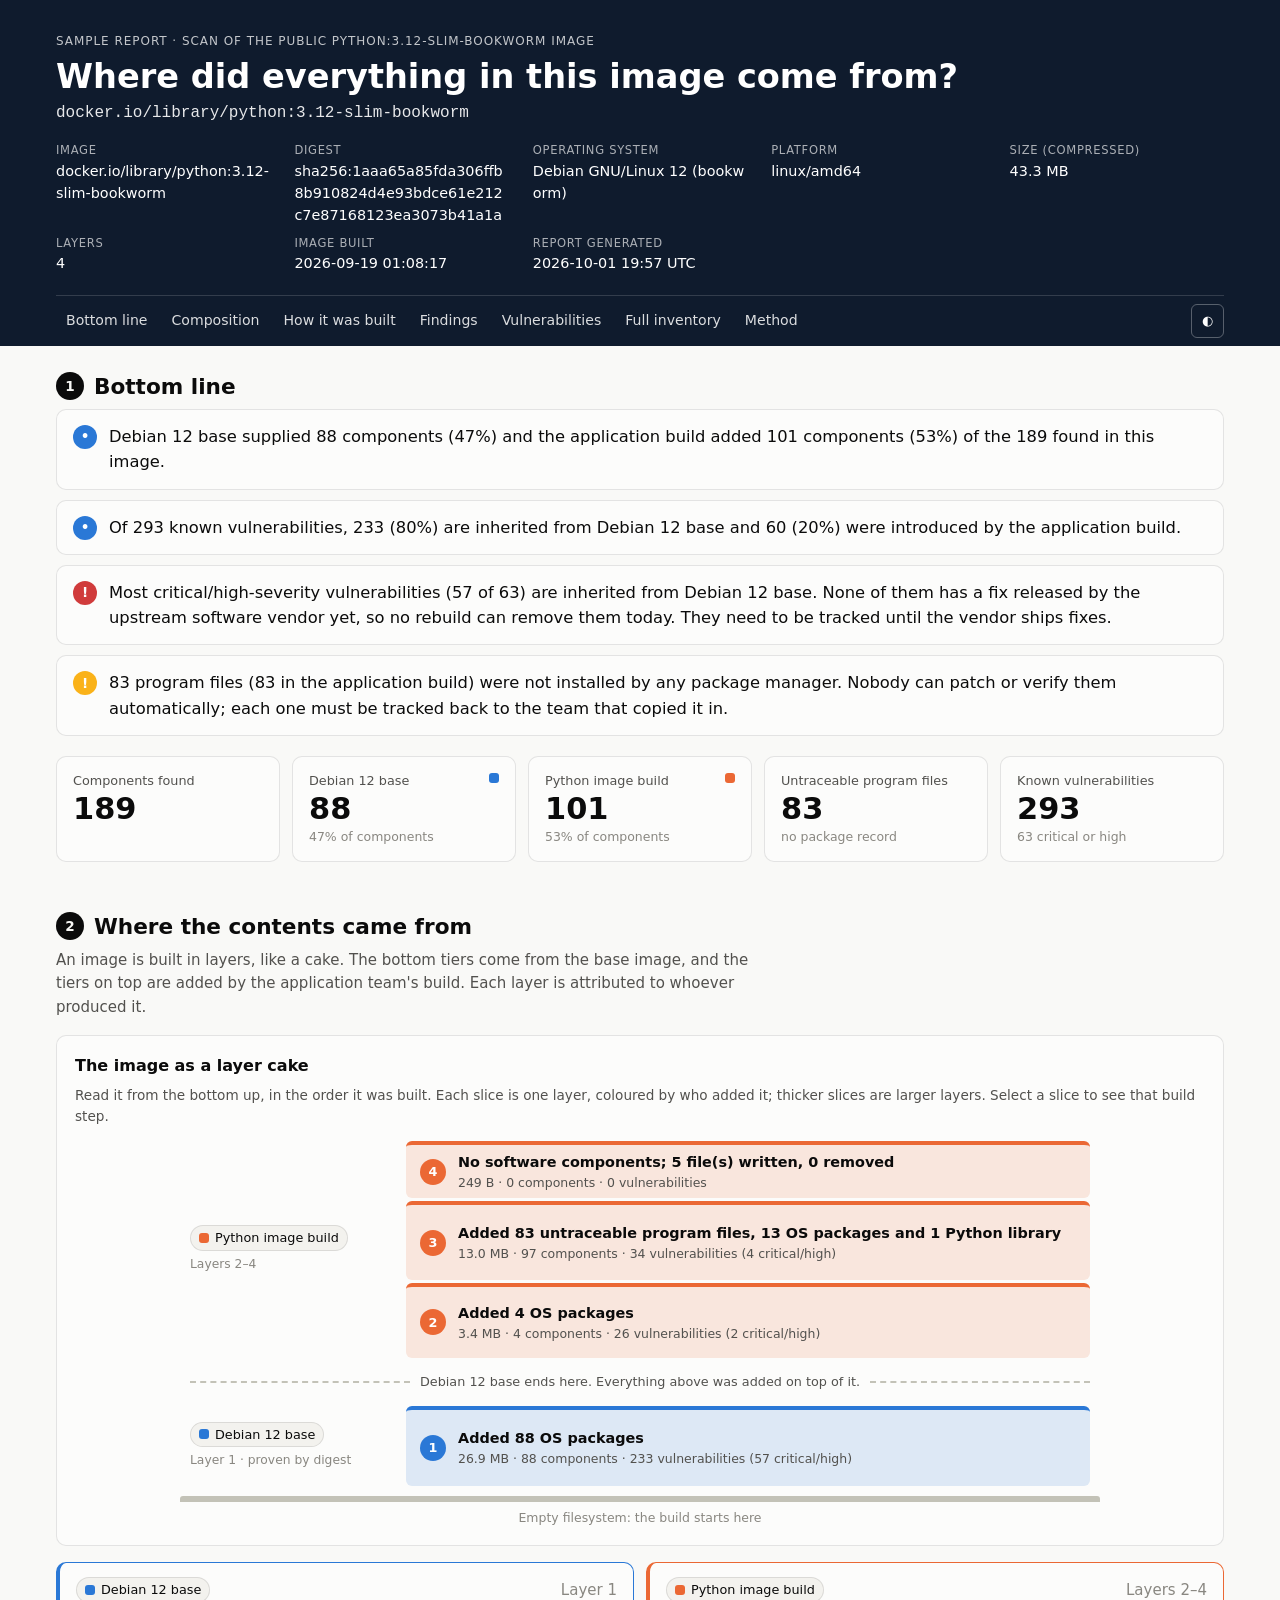
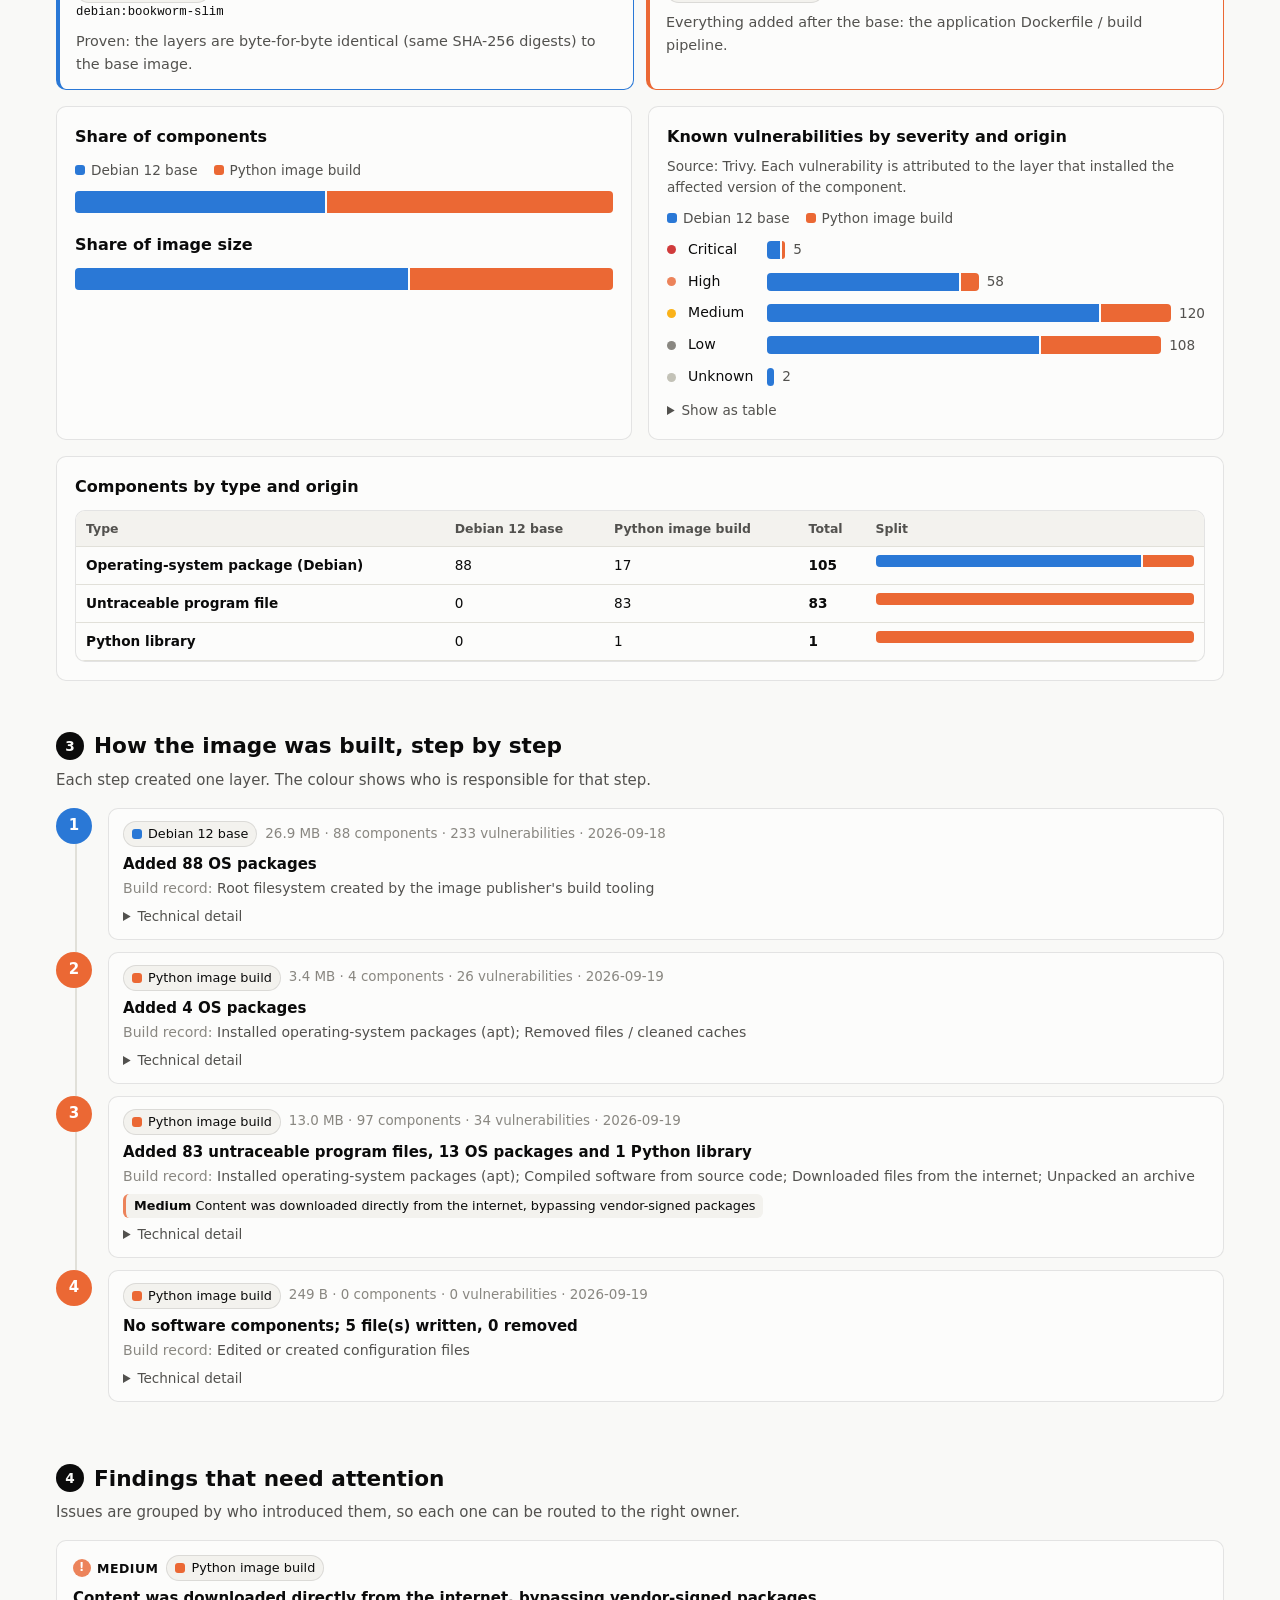
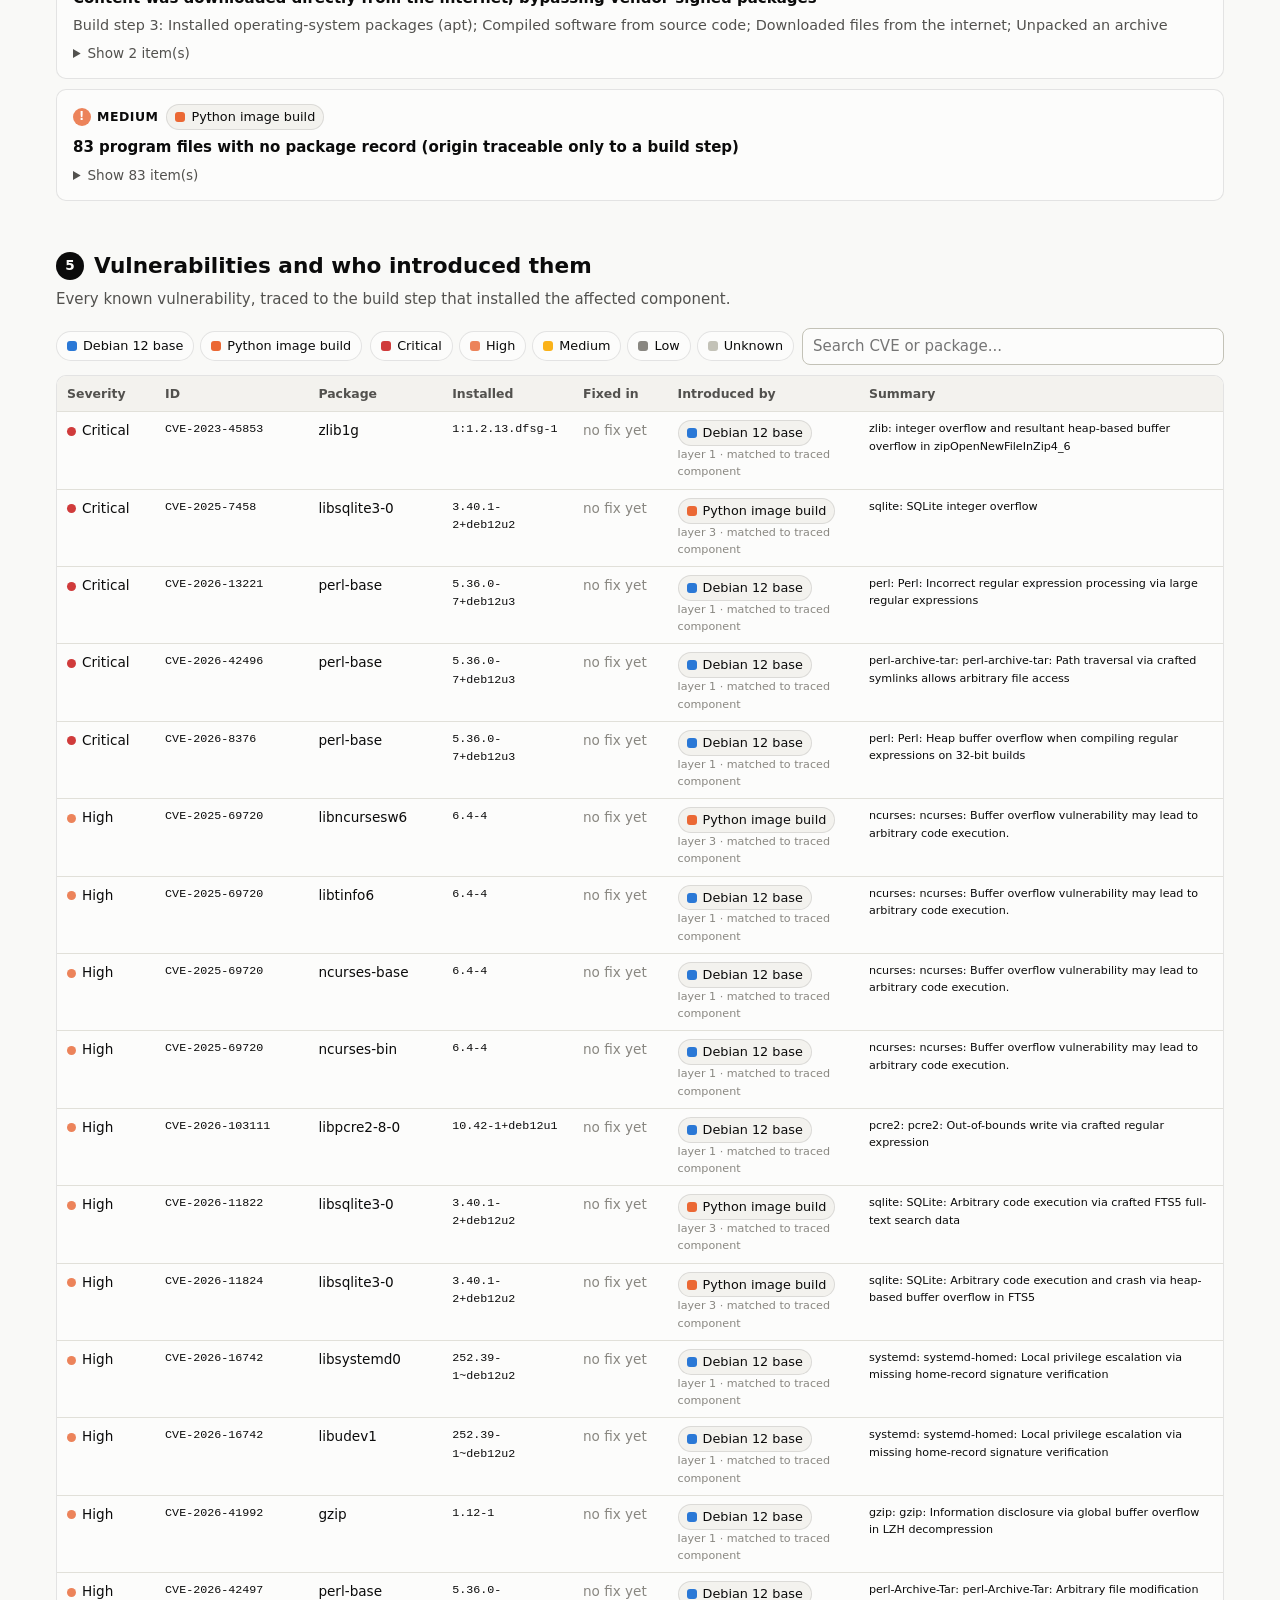
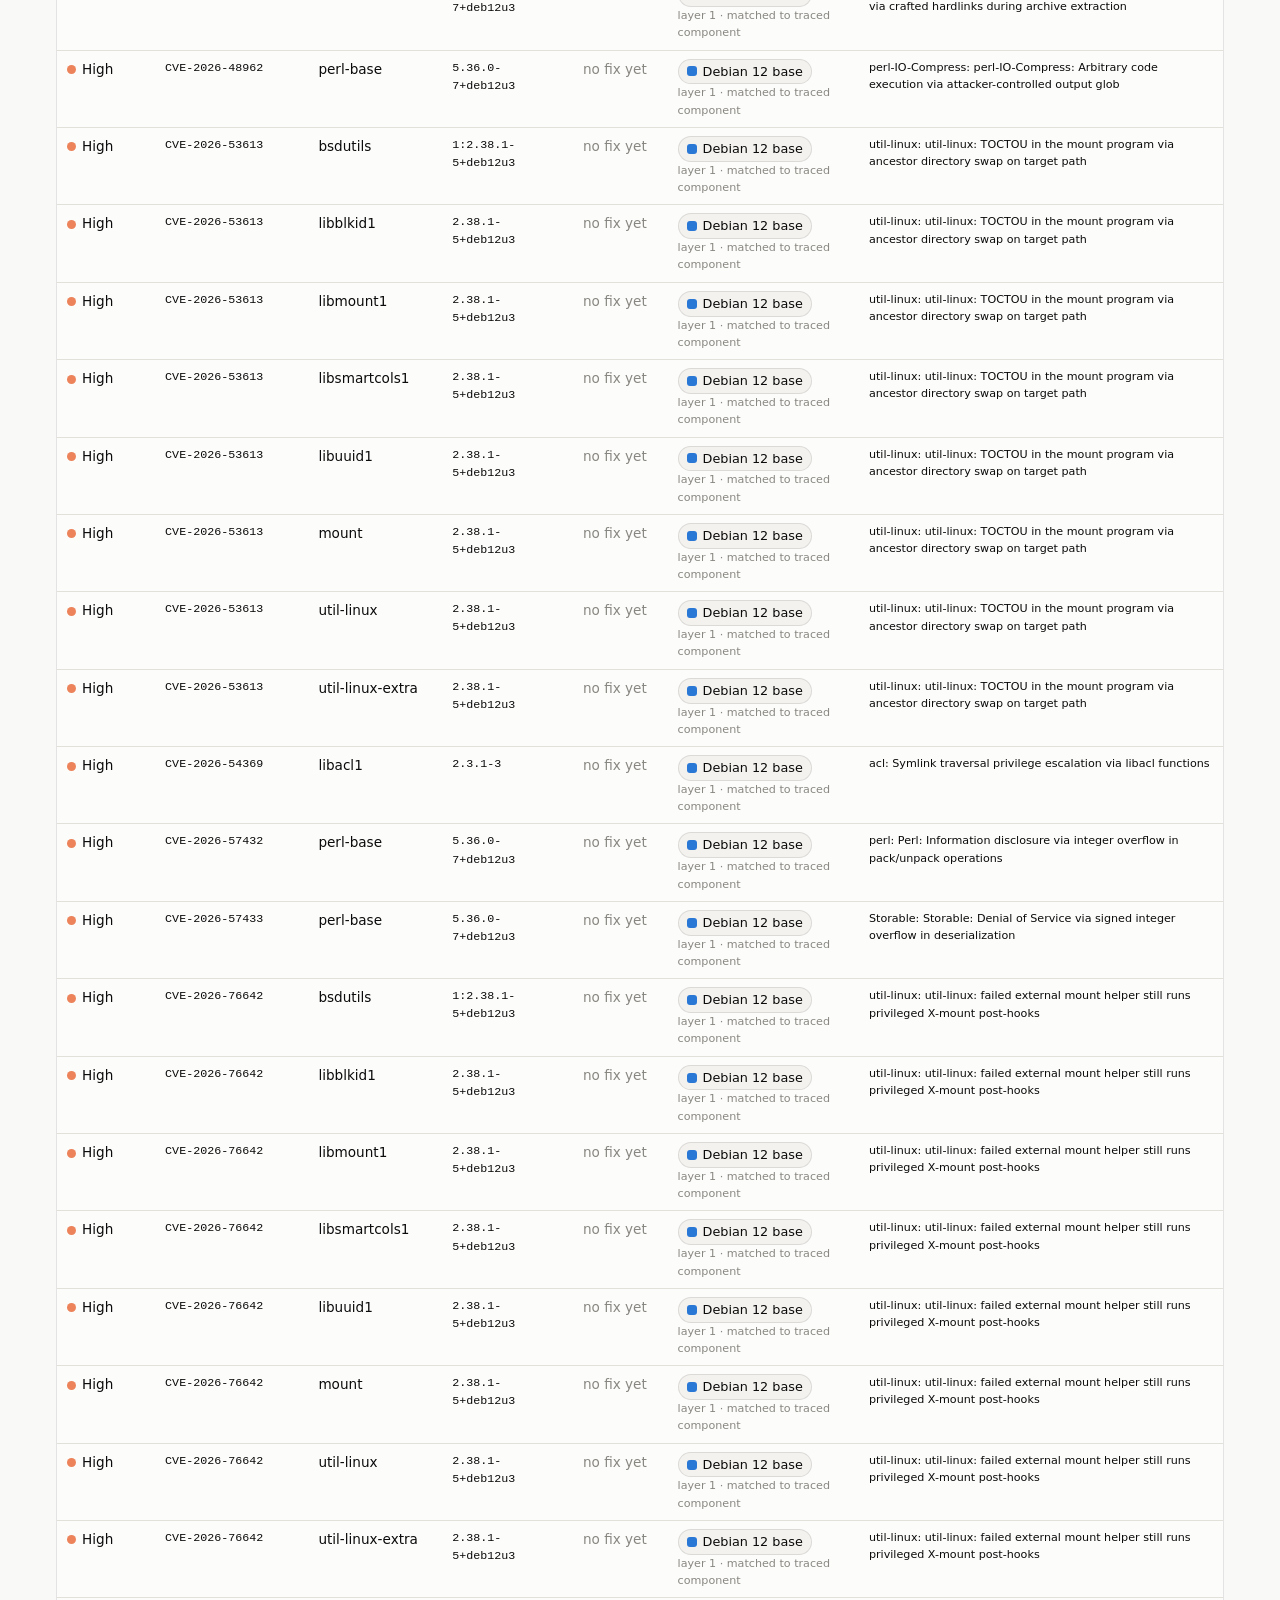
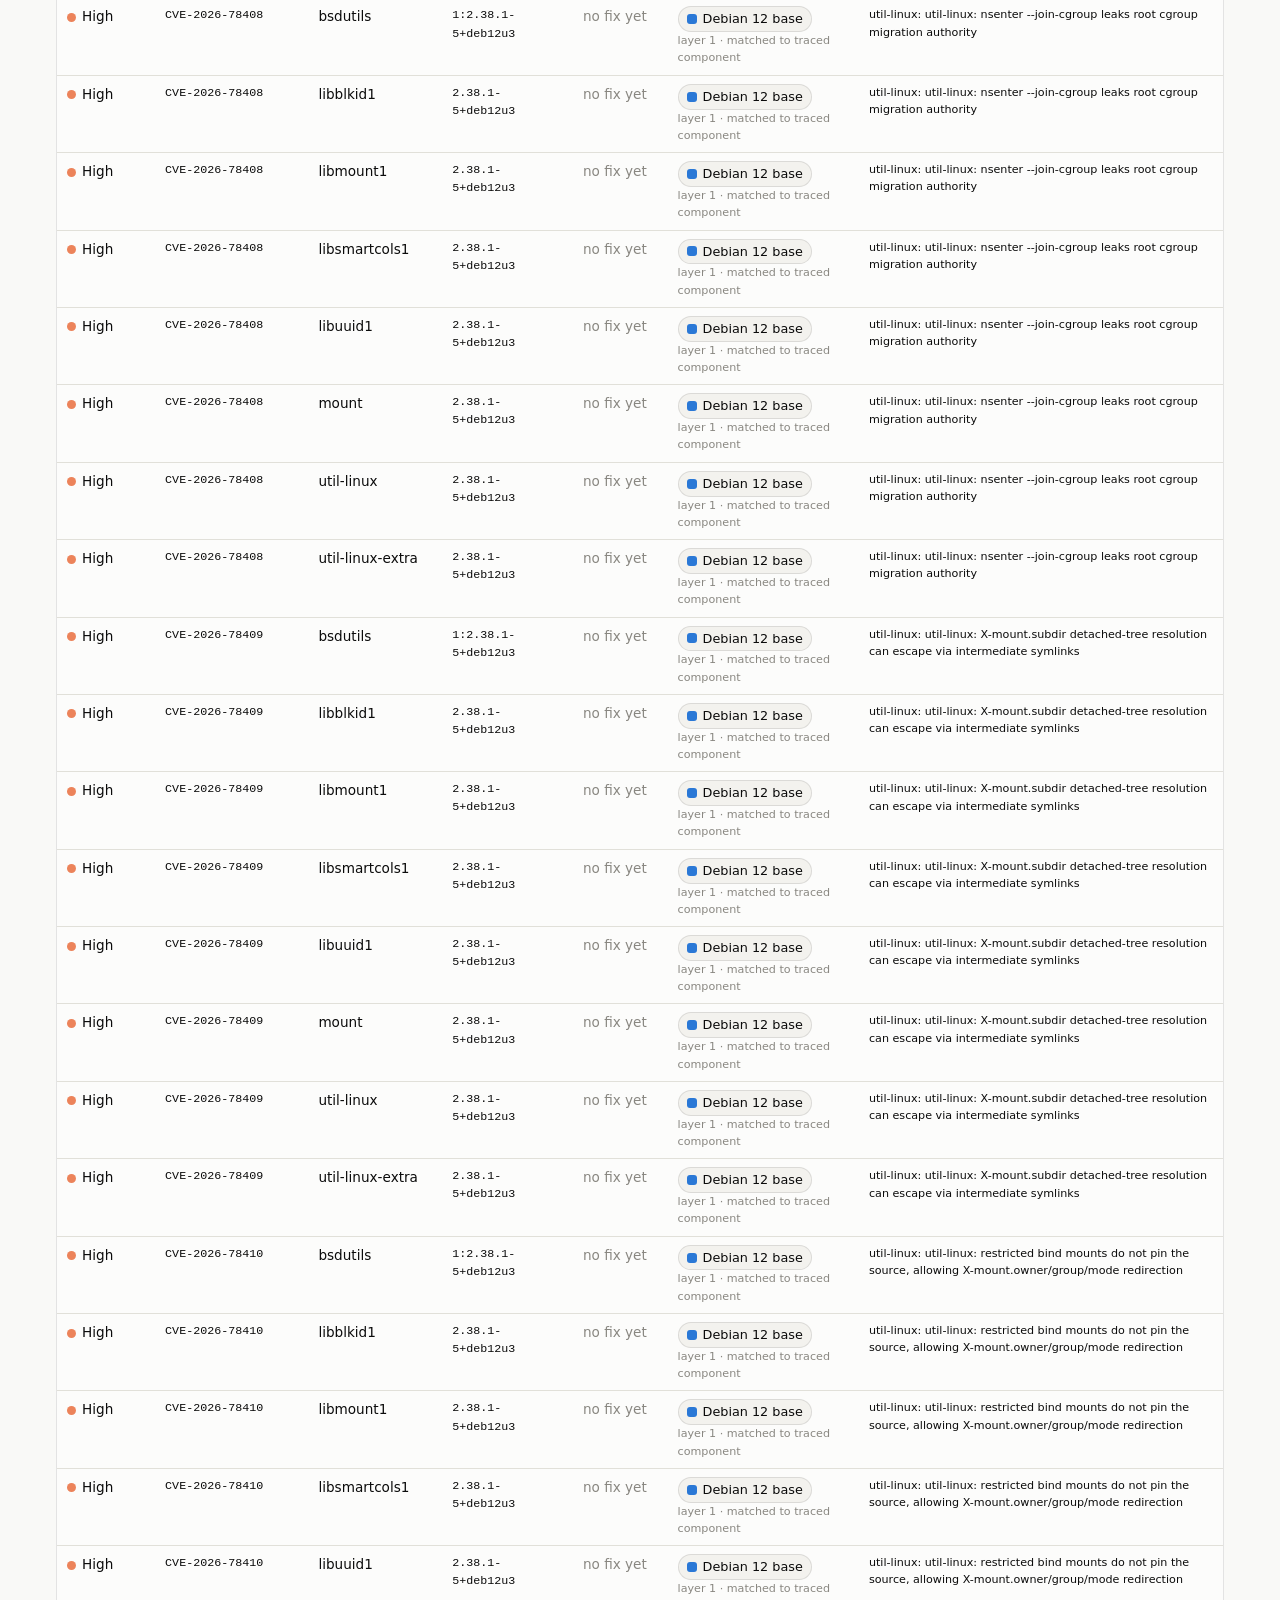
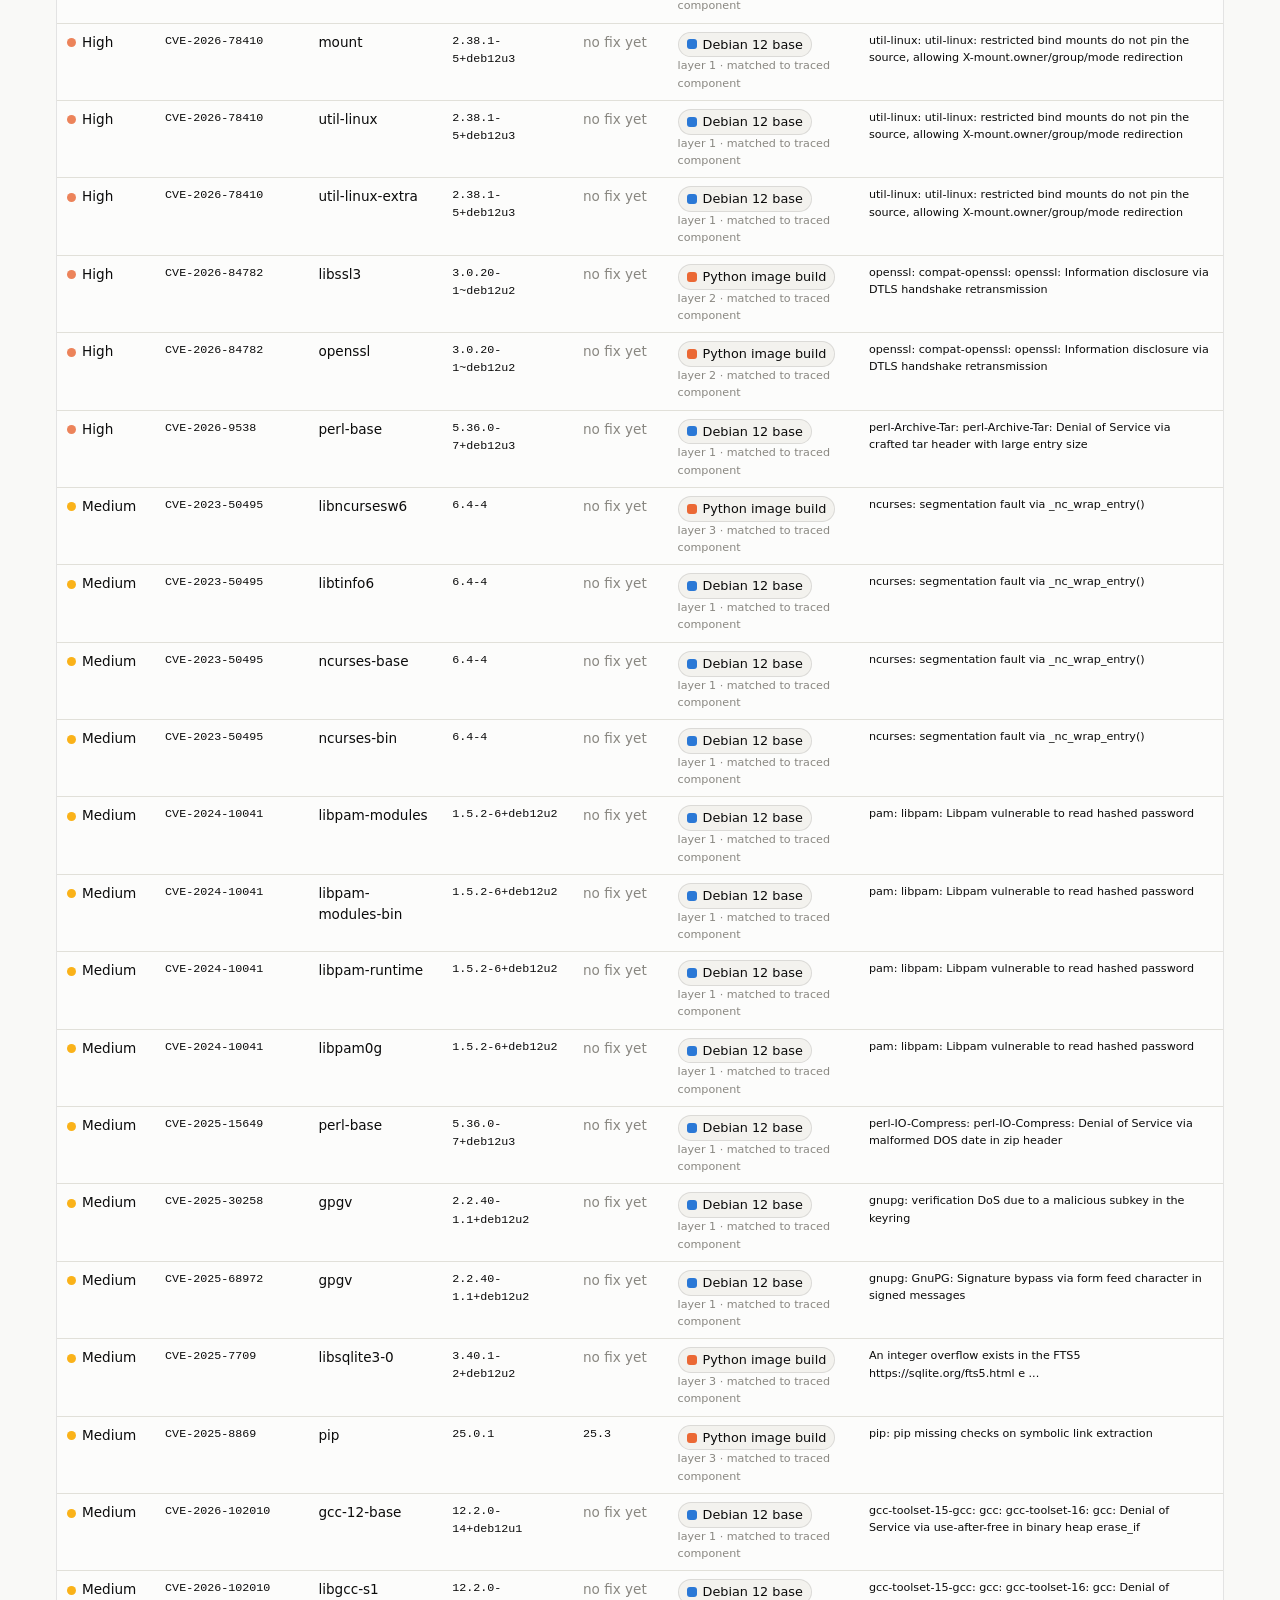
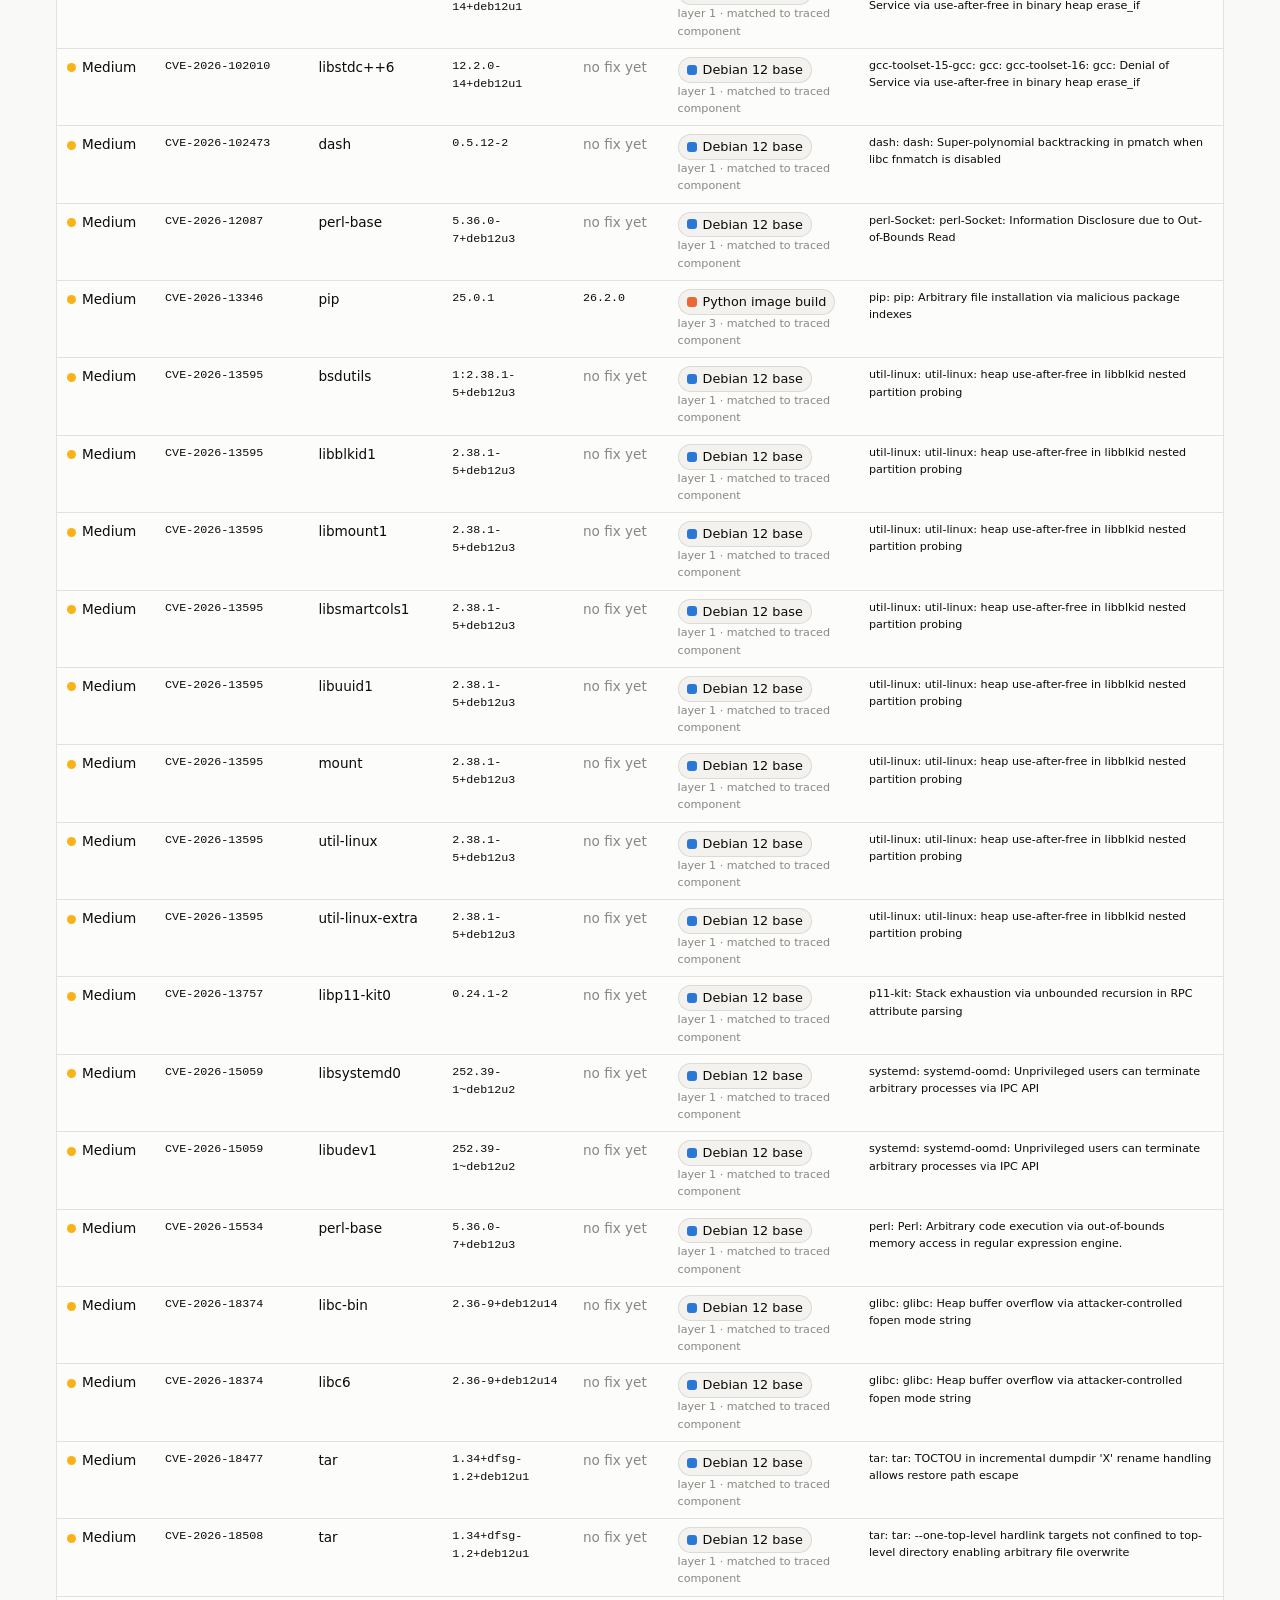
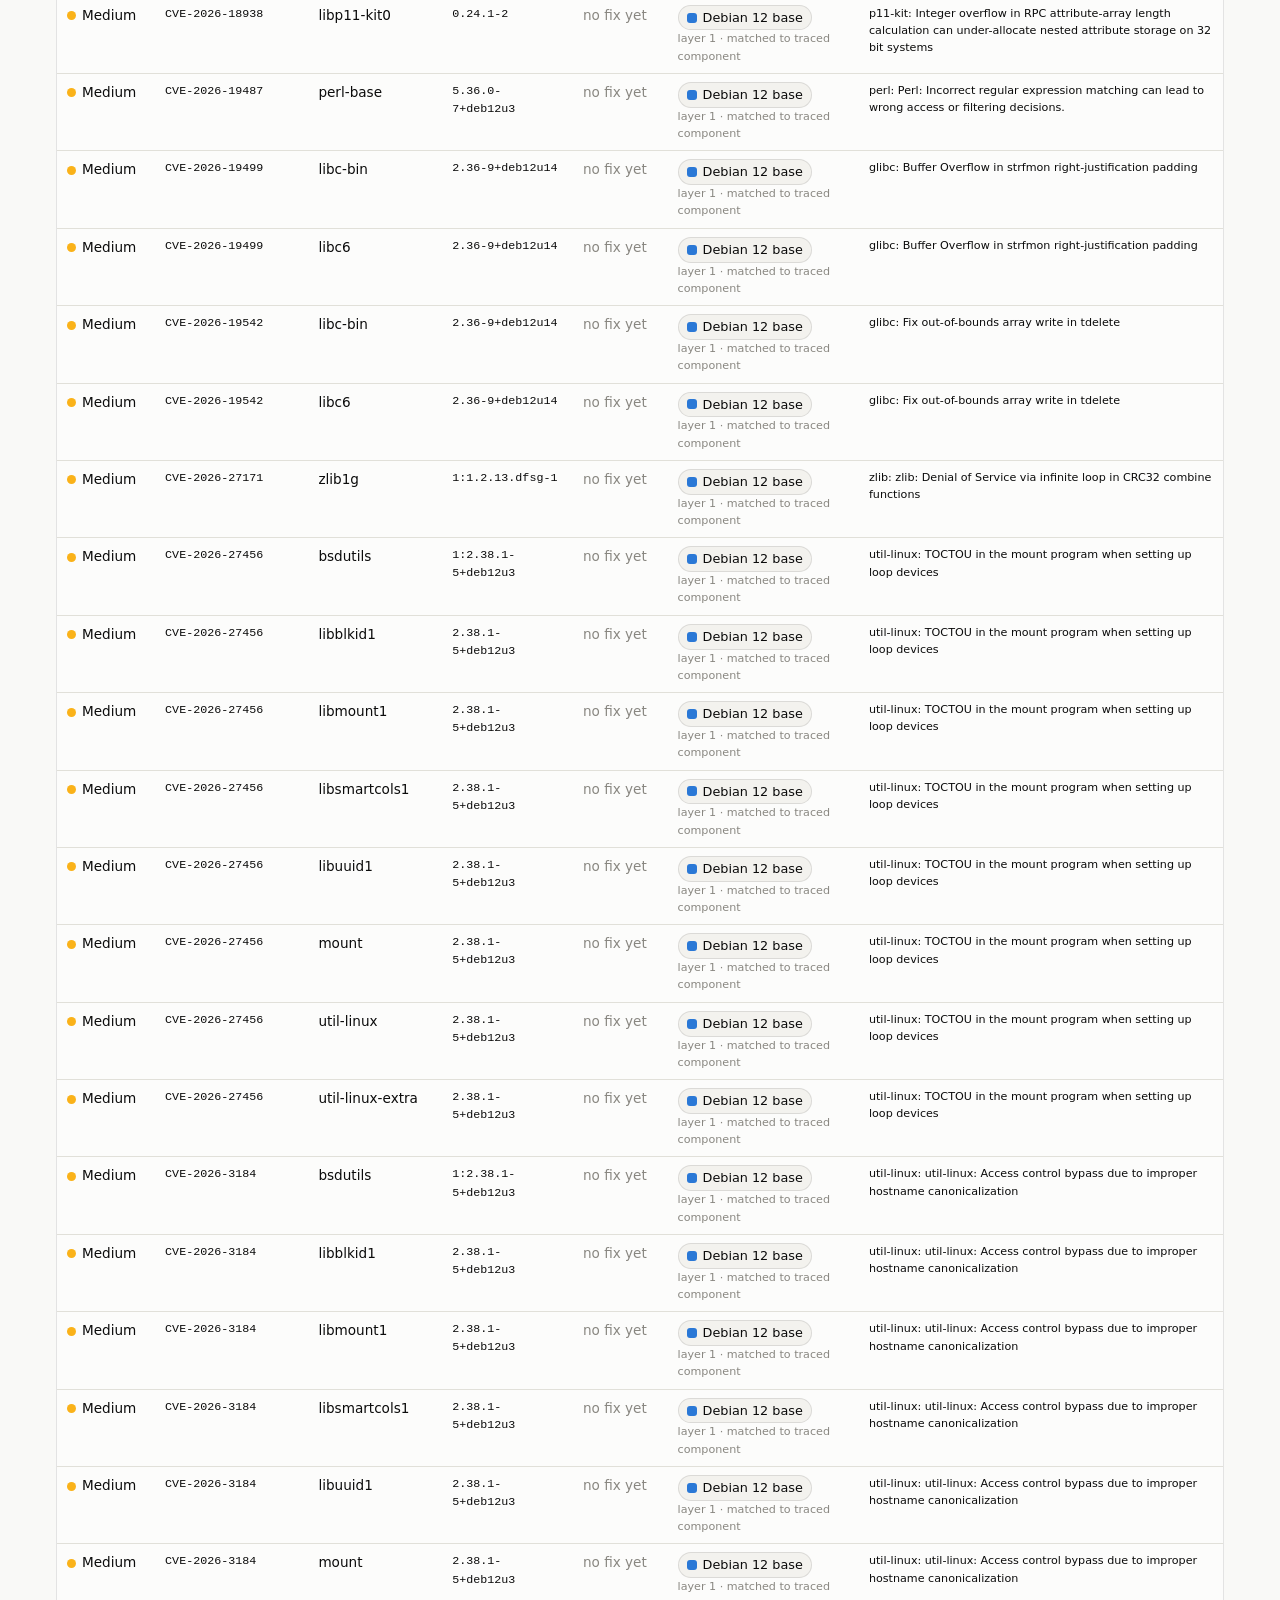
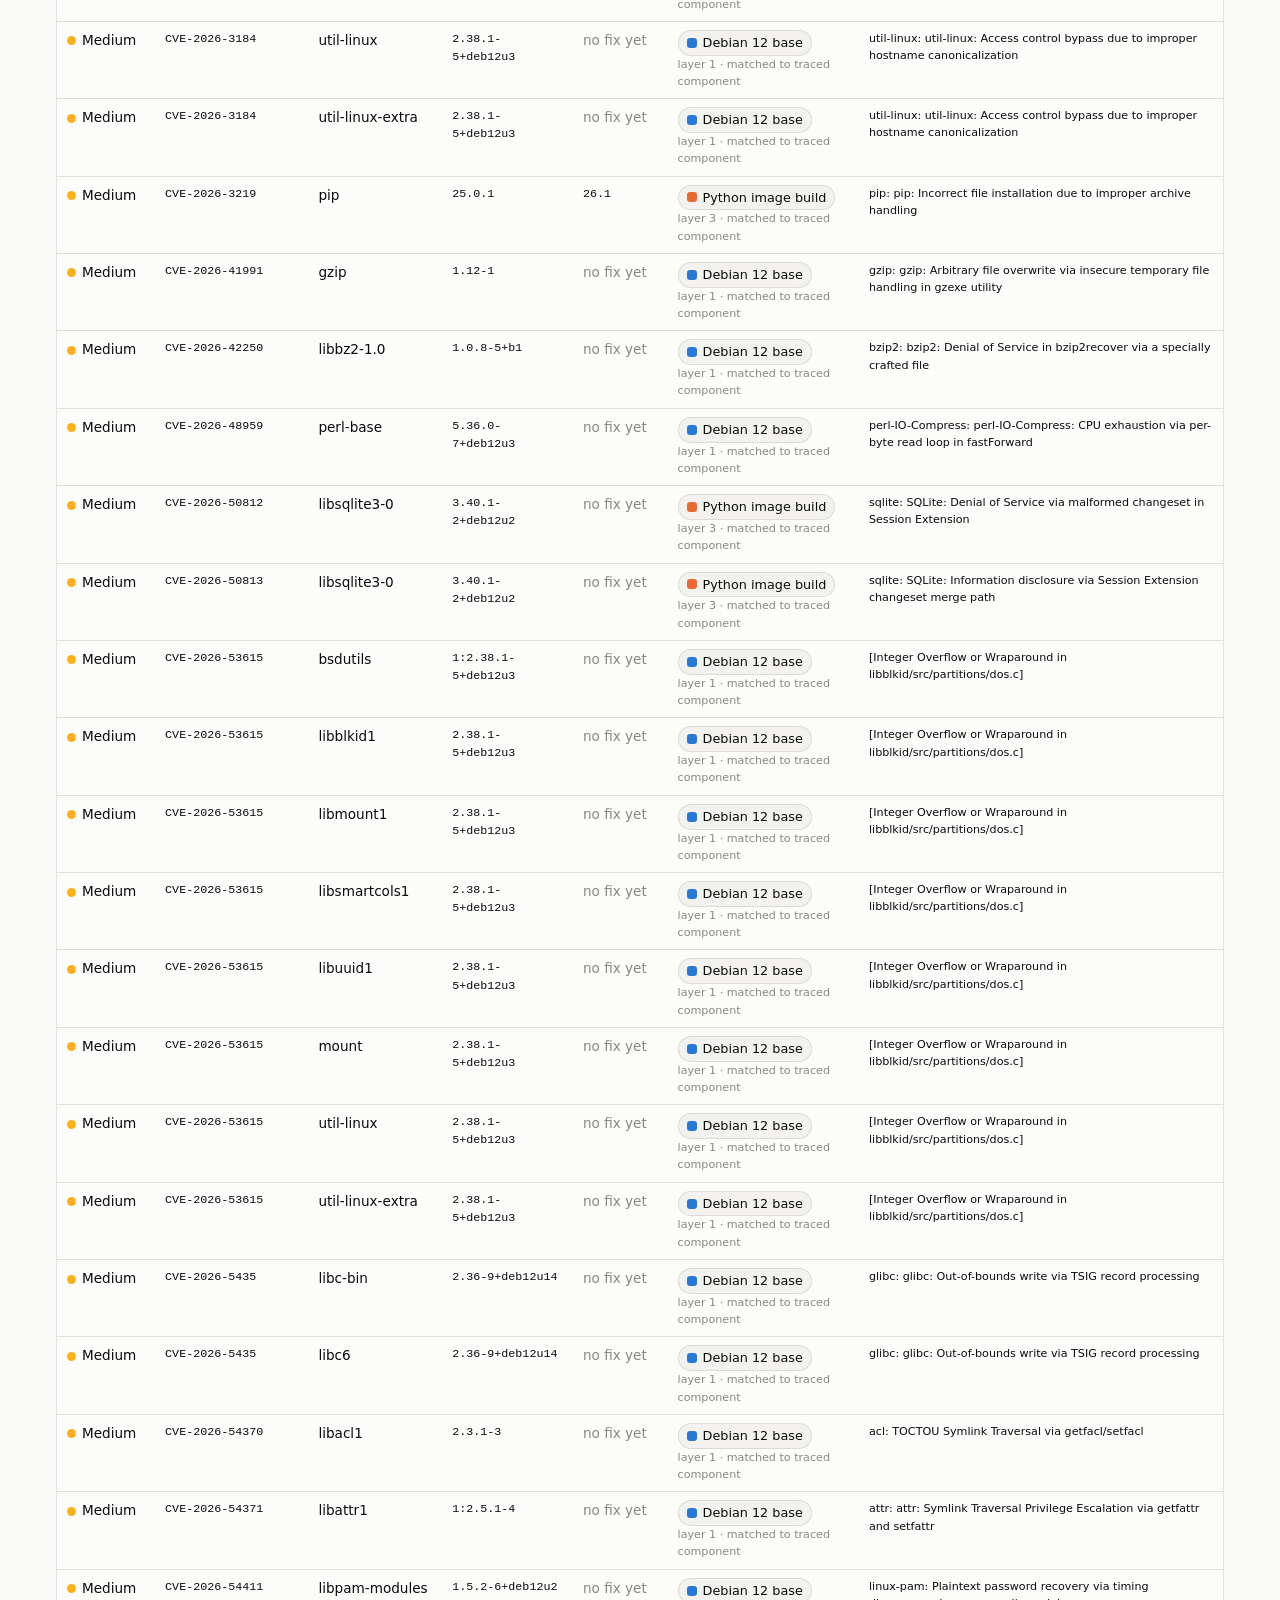
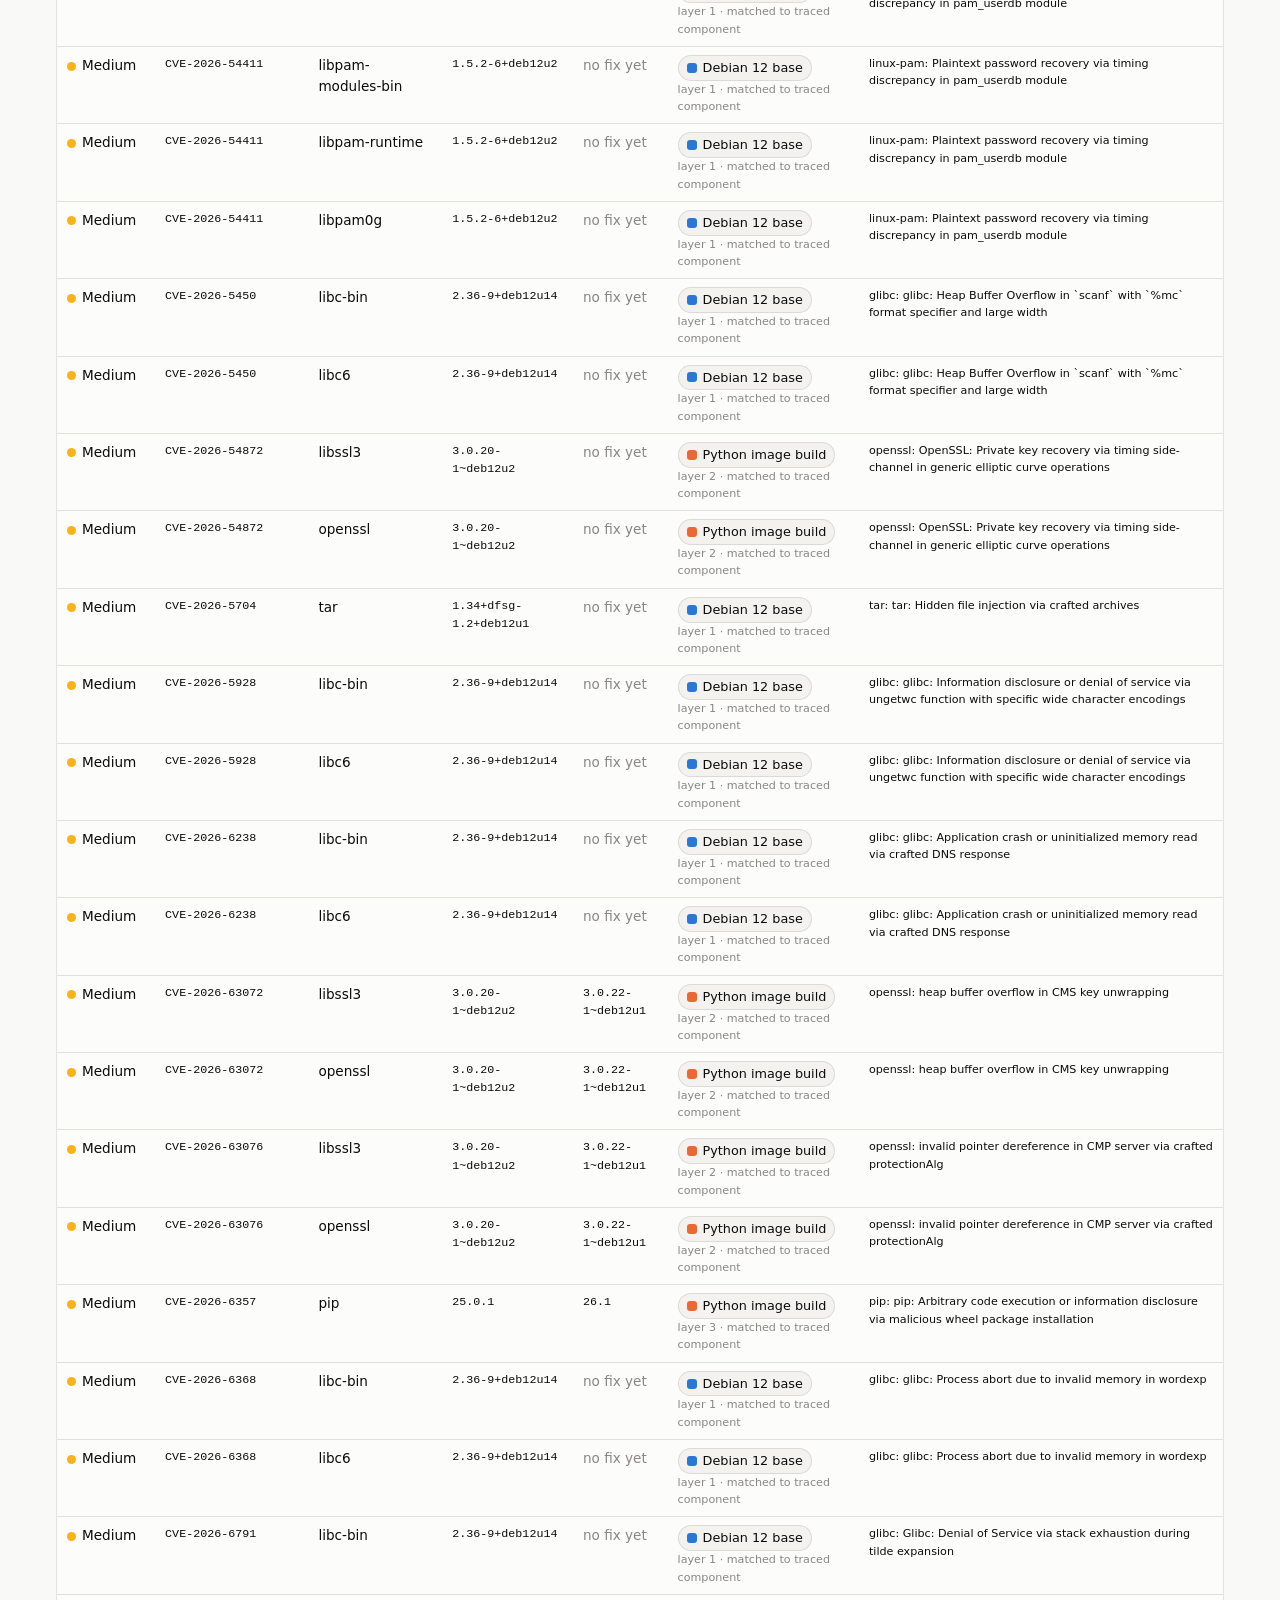
==== commit 48f9a666: "feat(report): add layer cake view of the image layers Draw the image as stacked slices, bottom-up in" ====
--- a/docs/index.html
+++ b/docs/index.html
@@ -63,6 +63,23 @@
 .ocard p{margin:8px 0 0;color:var(--ink-2);font-size:.9rem}.ocard .note{color:var(--ink)}
 .ocard-h{display:flex;justify-content:space-between;gap:8px;flex-wrap:wrap;align-items:center}
 .timeline{list-style:none;padding:0;margin:0}
+.cake{display:grid;max-width:900px;margin:4px auto 0}
+.tier{display:grid;grid-template-columns:minmax(120px,200px) minmax(0,1fr);gap:16px;align-items:center;padding:4px 0}
+.tier-label{display:flex;flex-direction:column;align-items:flex-start;gap:4px}
+.slices{display:flex;flex-direction:column;gap:3px;min-width:0}
+.slice{display:flex;align-items:center;gap:12px;padding:6px 14px;border-radius:6px;text-decoration:none;color:var(--ink);
+background:var(--surface-2);background:color-mix(in srgb,var(--oc) 15%,var(--surface));border-top:4px solid var(--oc);
+-webkit-print-color-adjust:exact;print-color-adjust:exact}
+.slice:hover{background:color-mix(in srgb,var(--oc) 26%,var(--surface))}
+.slice:focus-visible{outline:2px solid var(--ink);outline-offset:2px}
+.slice-n{flex:none;width:26px;height:26px;border-radius:50%;background:var(--oc);color:#fff;display:grid;place-items:center;font-weight:650;font-size:.8rem}
+.slice-body{display:flex;flex-direction:column;min-width:0}
+.slice-sum{font-weight:600;font-size:.9rem}
+.slice-meta{font-size:.78rem;color:var(--ink-2);font-variant-numeric:tabular-nums}
+.seam{display:flex;align-items:center;gap:10px;margin:10px 0;color:var(--ink-2);font-size:.8rem;text-align:center}
+.seam:before,.seam:after{content:"";flex:1;min-width:16px;border-top:2px dashed var(--gridline-strong)}
+.stand{margin:6px -10px 0;border-top:6px solid var(--gridline-strong);border-radius:3px;text-align:center;padding-top:6px;font-size:.78rem;color:var(--muted)}
+.step{scroll-margin-top:16px}
 .step{display:grid;grid-template-columns:40px 1fr;gap:12px;position:relative;padding-bottom:12px}
 .step:before{content:"";position:absolute;left:19px;top:34px;bottom:0;width:2px;background:var(--gridline)}
 .step:last-child:before{display:none}
@@ -100,7 +117,7 @@
 footer{padding:24px 16px 40px}
 #tip{position:fixed;pointer-events:none;background:var(--ink);color:var(--page);font-size:.8rem;padding:4px 8px;border-radius:6px;opacity:0;transition:opacity .1s;z-index:10;max-width:280px}
 [hidden]{display:none!important}
-@media (max-width:640px){.kv{grid-template-columns:1fr}.vrow{grid-template-columns:70px 1fr}}
+@media (max-width:640px){.tier{grid-template-columns:minmax(0,1fr);gap:6px}.stand{margin-inline:0}.kv{grid-template-columns:1fr}.vrow{grid-template-columns:70px 1fr}}
 @media print{body{background:#fff;font-size:11px}.hero{background:#fff;color:#000;--hero-ink:#000}.toc,.controls,#tip{display:none}
 details{display:block}details>*{display:block}section{break-inside:auto}.finding,.step,.tk,.card{break-inside:avoid}
 .tablewrap{overflow:visible}table.data thead th{position:static}}
@@ -112,7 +129,7 @@
     <div class="eyebrow">Sample report · scan of the public python:3.12-slim-bookworm image</div>
     <h1>Where did everything in this image come from?</h1>
     <div class="imgname mono">docker.io/library/python:3.12-slim-bookworm</div>
-    <dl class="meta"><div><dt>Image</dt><dd>docker.io/library/python:3.12-slim-bookworm</dd></div><div><dt>Digest</dt><dd>sha256:1aaa65a85fda306ffb8b910824d4e93bdce61e212c7e87168123ea3073b41a1a</dd></div><div><dt>Operating system</dt><dd>Debian GNU/Linux 12 (bookworm)</dd></div><div><dt>Platform</dt><dd>linux/amd64</dd></div><div><dt>Size (compressed)</dt><dd>43.3 MB</dd></div><div><dt>Layers</dt><dd>4</dd></div><div><dt>Image built</dt><dd>2026-09-19 01:08:17</dd></div><div><dt>Report generated</dt><dd>2026-10-01 19:00 UTC</dd></div></dl>
+    <dl class="meta"><div><dt>Image</dt><dd>docker.io/library/python:3.12-slim-bookworm</dd></div><div><dt>Digest</dt><dd>sha256:1aaa65a85fda306ffb8b910824d4e93bdce61e212c7e87168123ea3073b41a1a</dd></div><div><dt>Operating system</dt><dd>Debian GNU/Linux 12 (bookworm)</dd></div><div><dt>Platform</dt><dd>linux/amd64</dd></div><div><dt>Size (compressed)</dt><dd>43.3 MB</dd></div><div><dt>Layers</dt><dd>4</dd></div><div><dt>Image built</dt><dd>2026-09-19 01:08:17</dd></div><div><dt>Report generated</dt><dd>2026-10-01 19:57 UTC</dd></div></dl>
     <nav class="toc"><a href="#bottom-line">Bottom line</a><a href="#composition">Composition</a>
     <a href="#build">How it was built</a><a href="#findings">Findings</a><a href="#vulns">Vulnerabilities</a>
     <a href="#inventory">Full inventory</a><a href="#method">Method</a>
@@ -126,8 +143,9 @@
 </section>
 
 <section id="composition"><h2><span class="num-h">2</span>Where the contents came from</h2>
-  <p class="lead">An image is built in layers, like a stack of transparencies. The lower layers come from the base image,
-  and the upper layers are added by the application team's build. Each layer below is attributed to whoever produced it.</p>
+  <p class="lead">An image is built in layers, like a cake. The bottom tiers come from the base image, and the tiers on
+  top are added by the application team's build. Each layer is attributed to whoever produced it.</p>
+  <div class="card"><h3>The image as a layer cake</h3><p class="sub">Read it from the bottom up, in the order it was built. Each slice is one layer, coloured by who added it; thicker slices are larger layers. Select a slice to see that build step.</p><div class="cake"><div class="tier"><div class="tier-label"><span class="badge"><span class="sw" style="background:var(--series-2)"></span>Python image build</span><span class="small muted">Layers 2–4</span></div><div class="slices"><a class="slice" href="#step-4" style="--oc:var(--series-2);min-height:3.37rem" data-tip="Step 4: Edited or created configuration files" aria-label="Layer 4, Python image build: No software components; 5 file(s) written, 0 removed. 249 B, 0 components, 0 vulnerabilities"><span class="slice-n">4</span><span class="slice-body"><span class="slice-sum">No software components; 5 file(s) written, 0 removed</span><span class="slice-meta">249 B · 0 components · 0 vulnerabilities</span></span></a><a class="slice" href="#step-3" style="--oc:var(--series-2);min-height:4.90rem" data-tip="Step 3: Installed operating-system packages (apt); Compiled software from source code; Downloaded files from the internet; Unpacked an archive" aria-label="Layer 3, Python image build: Added 83 untraceable program files, 13 OS packages and 1 Python library. 13.0 MB, 97 components, 34 vulnerabilities (4 critical/high)"><span class="slice-n">3</span><span class="slice-body"><span class="slice-sum">Added 83 untraceable program files, 13 OS packages and 1 Python library</span><span class="slice-meta">13.0 MB · 97 components · 34 vulnerabilities (4 critical/high)</span></span></a><a class="slice" href="#step-2" style="--oc:var(--series-2);min-height:4.71rem" data-tip="Step 2: Installed operating-system packages (apt); Removed files / cleaned caches" aria-label="Layer 2, Python image build: Added 4 OS packages. 3.4 MB, 4 components, 26 vulnerabilities (2 critical/high)"><span class="slice-n">2</span><span class="slice-body"><span class="slice-sum">Added 4 OS packages</span><span class="slice-meta">3.4 MB · 4 components · 26 vulnerabilities (2 critical/high)</span></span></a></div></div><div class="seam"><span>Debian 12 base ends here. Everything above was added on top of it.</span></div><div class="tier"><div class="tier-label"><span class="badge"><span class="sw" style="background:var(--series-1)"></span>Debian 12 base</span><span class="small muted">Layer 1 · proven by digest</span></div><div class="slices"><a class="slice" href="#step-1" style="--oc:var(--series-1);min-height:5.00rem" data-tip="Step 1: Root filesystem created by the image publisher&#x27;s build tooling" aria-label="Layer 1, Debian 12 base: Added 88 OS packages. 26.9 MB, 88 components, 233 vulnerabilities (57 critical/high)"><span class="slice-n">1</span><span class="slice-body"><span class="slice-sum">Added 88 OS packages</span><span class="slice-meta">26.9 MB · 88 components · 233 vulnerabilities (57 critical/high)</span></span></a></div></div><div class="stand"><span>Empty filesystem: the build starts here</span></div></div></div>
   <div class="ocards"><div class="ocard" style="border-color:var(--series-1)"><div class="ocard-h"><span class="badge"><span class="sw" style="background:var(--series-1)"></span>Debian 12 base</span><span class="muted">Layer 1</span></div><div class="mono small">debian:bookworm-slim</div><p>Proven: the layers are byte-for-byte identical (same SHA-256 digests) to the base image.</p></div><div class="ocard" style="border-color:var(--series-2)"><div class="ocard-h"><span class="badge"><span class="sw" style="background:var(--series-2)"></span>Python image build</span><span class="muted">Layers 2–4</span></div><p>Everything added after the base: the application Dockerfile / build pipeline.</p></div></div>
   <div class="grid2">
   <div class="card"><h3>Share of components</h3><div class="legend"><span class="lg"><span class="sw" style="background:var(--series-1)"></span>Debian 12 base</span><span class="lg"><span class="sw" style="background:var(--series-2)"></span>Python image build</span></div><div class="bar" role="img"><div class="seg" style="flex:88 1 0;background:var(--series-1)" data-tip="Debian 12 base: 88 components (47%)" aria-label="Debian 12 base: 88 components (47%)"></div><div class="seg" style="flex:101 1 0;background:var(--series-2)" data-tip="Python image build: 101 components (53%)" aria-label="Python image build: 101 components (53%)"></div></div>
@@ -153,7 +171,7 @@
 <section id="build"><h2><span class="num-h">3</span>How the image was built, step by step</h2>
   <p class="lead">Each step created one layer. The colour shows who is responsible for that step.</p>
   <ol class="timeline">
-<li class="step" style="--oc:var(--series-1)">
+<li class="step" id="step-1" style="--oc:var(--series-1)">
   <div class="step-n">1</div>
   <div class="step-body">
     <div class="step-top"><span class="badge"><span class="sw" style="background:var(--series-1)"></span>Debian 12 base</span>
@@ -172,7 +190,7 @@
     </details>
   </div>
 </li>
-<li class="step" style="--oc:var(--series-2)">
+<li class="step" id="step-2" style="--oc:var(--series-2)">
   <div class="step-n">2</div>
   <div class="step-body">
     <div class="step-top"><span class="badge"><span class="sw" style="background:var(--series-2)"></span>Python image build</span>
@@ -191,7 +209,7 @@
     </details>
   </div>
 </li>
-<li class="step" style="--oc:var(--series-2)">
+<li class="step" id="step-3" style="--oc:var(--series-2)">
   <div class="step-n">3</div>
   <div class="step-body">
     <div class="step-top"><span class="badge"><span class="sw" style="background:var(--series-2)"></span>Python image build</span>
@@ -210,7 +228,7 @@
     </details>
   </div>
 </li>
-<li class="step" style="--oc:var(--series-2)">
+<li class="step" id="step-4" style="--oc:var(--series-2)">
   <div class="step-n">4</div>
   <div class="step-body">
     <div class="step-top"><span class="badge"><span class="sw" style="background:var(--series-2)"></span>Python image build</span>
@@ -292,7 +310,7 @@
 
 </section>
 </main>
-<footer class="wrap muted small">What&#x27;s In My Image v1.0.0 · generated 2026-10-01 19:00 UTC</footer>
+<footer class="wrap muted small">What&#x27;s In My Image v0.1.0 · generated 2026-10-01 19:57 UTC</footer>
 <script>
 (function(){
   var tip=document.getElementById('tip');
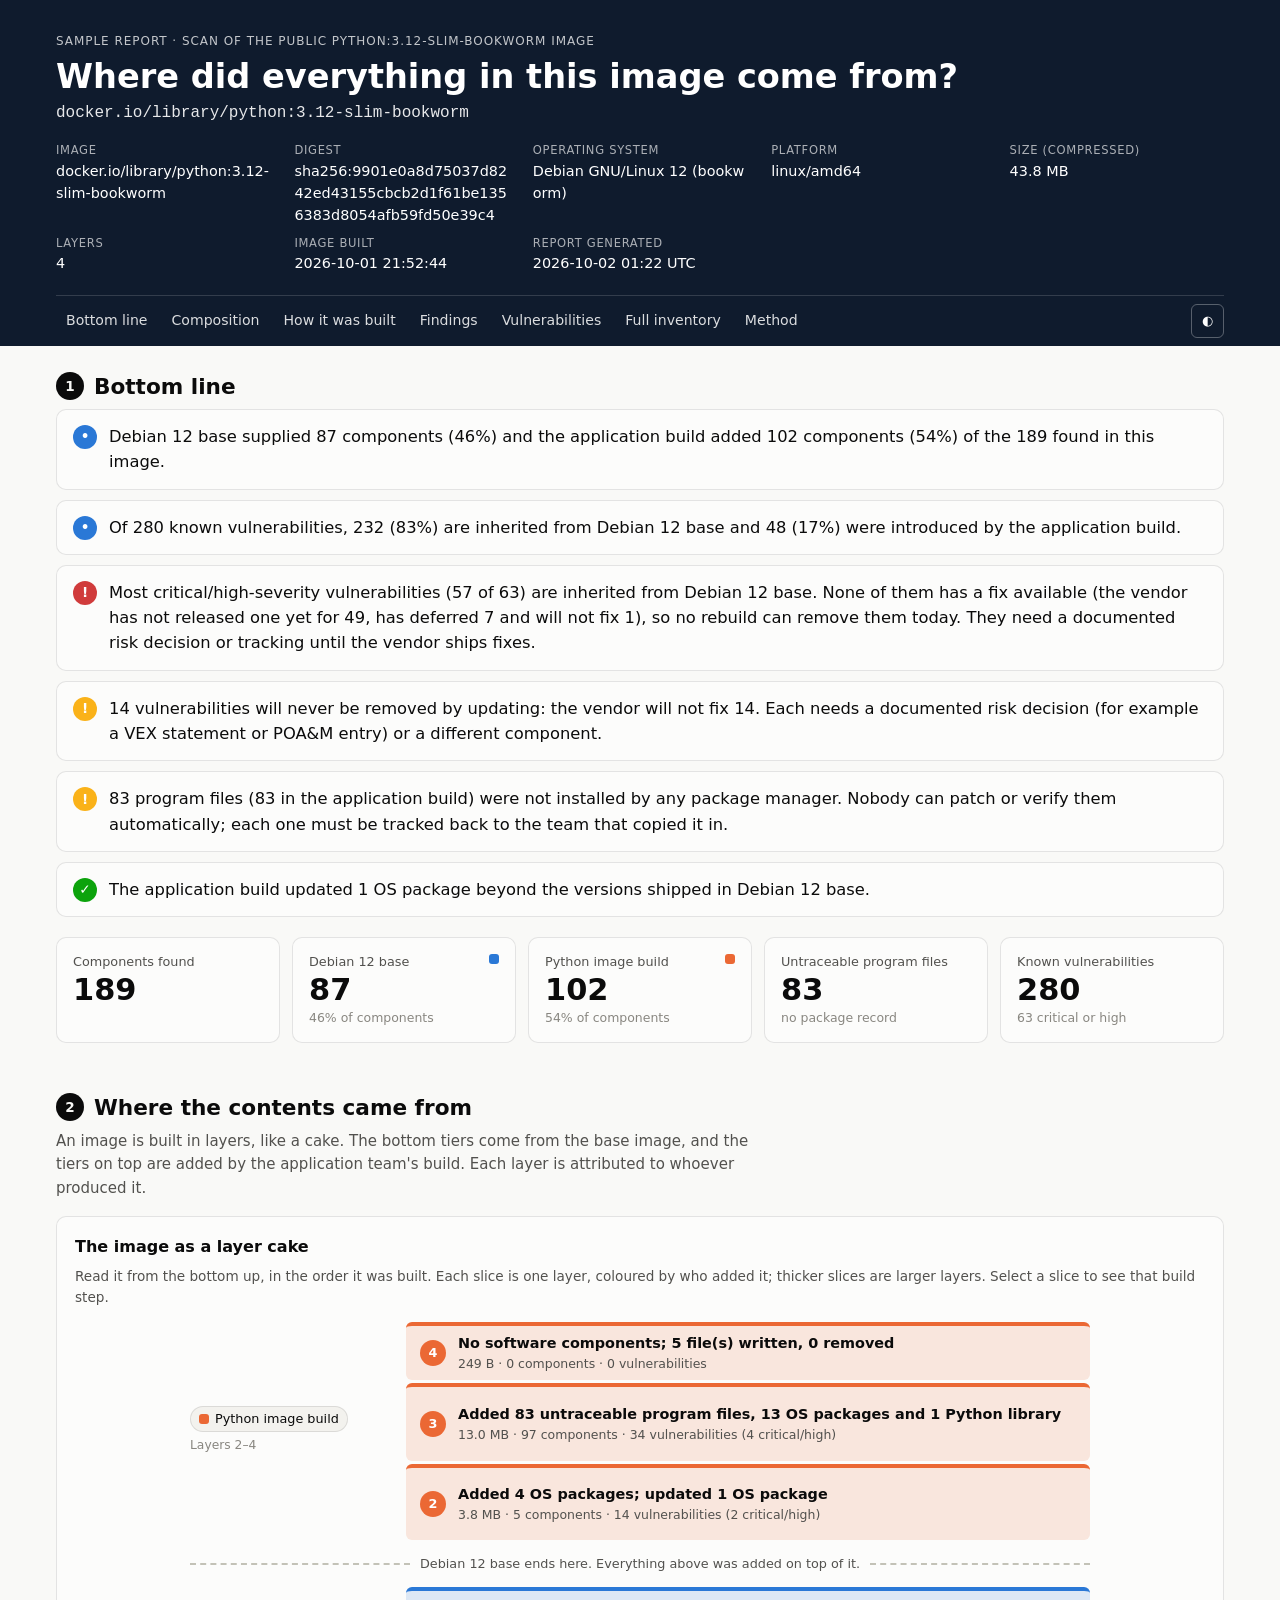
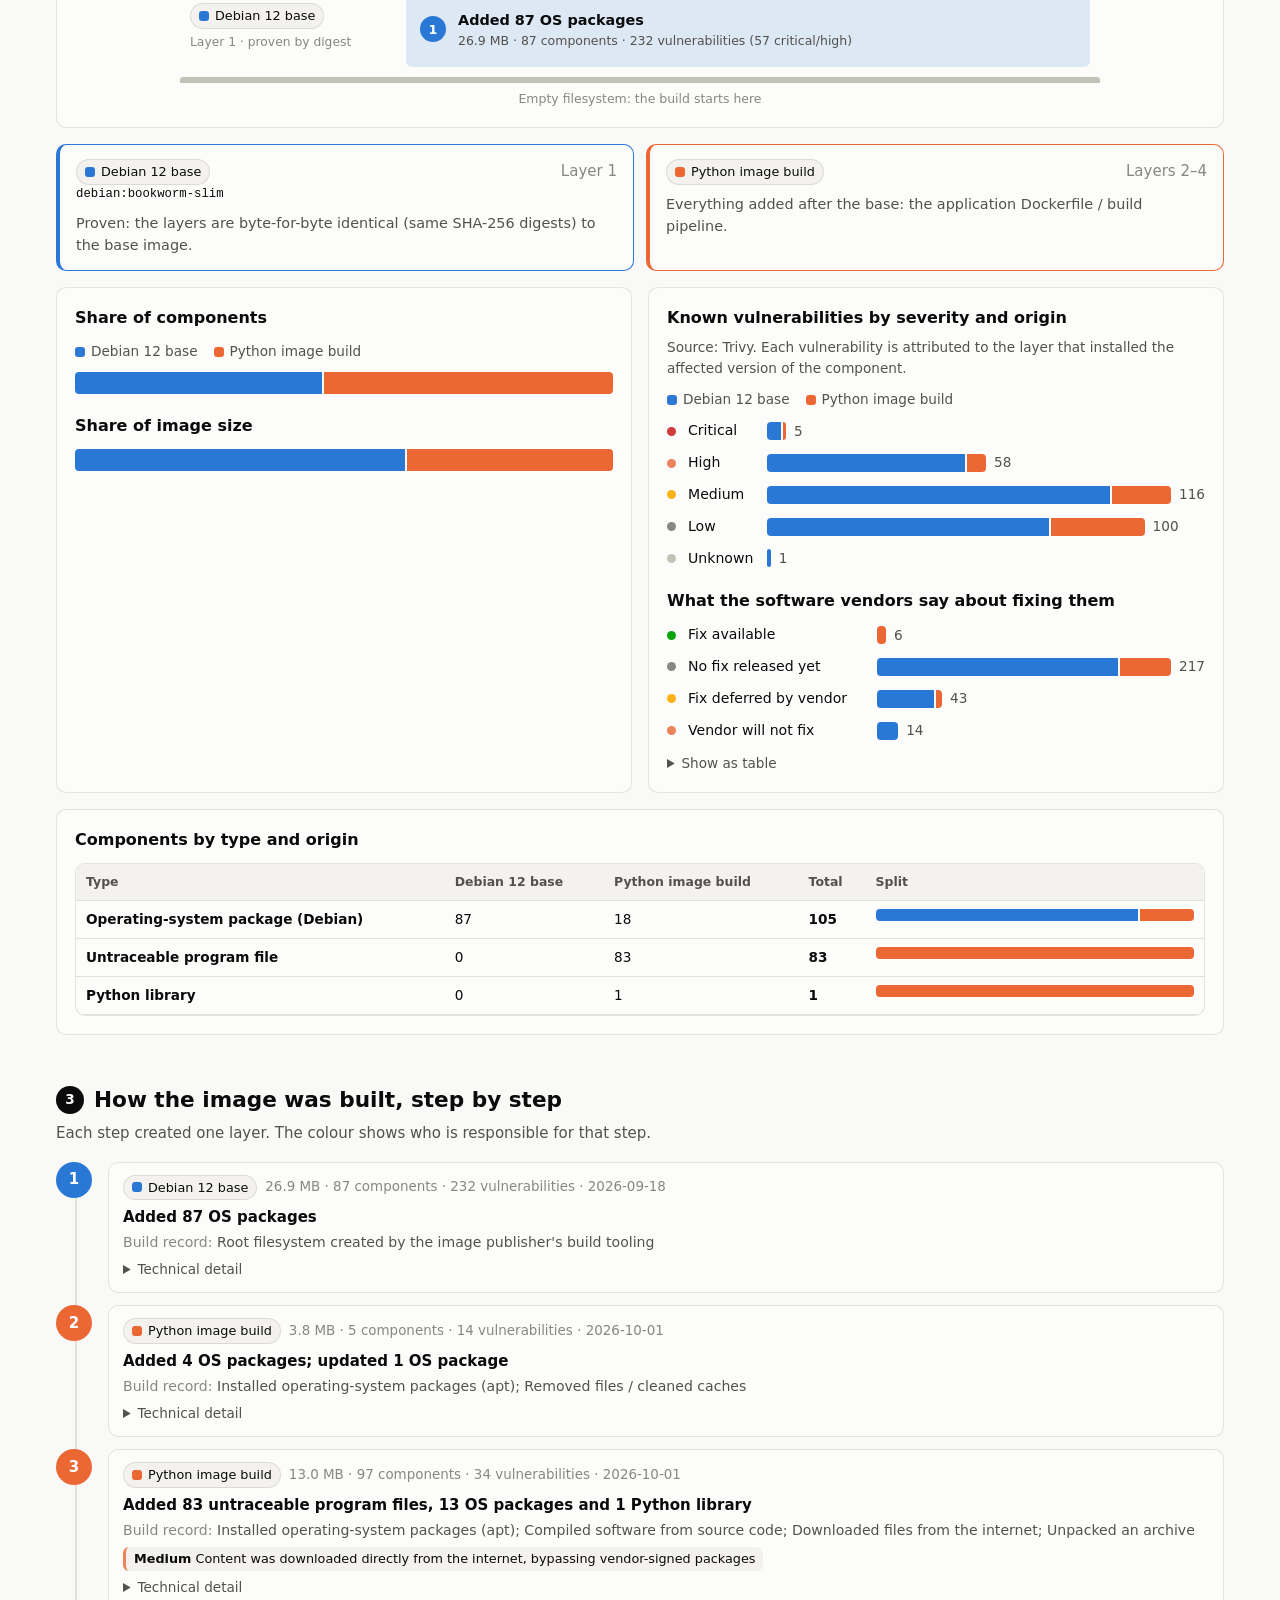
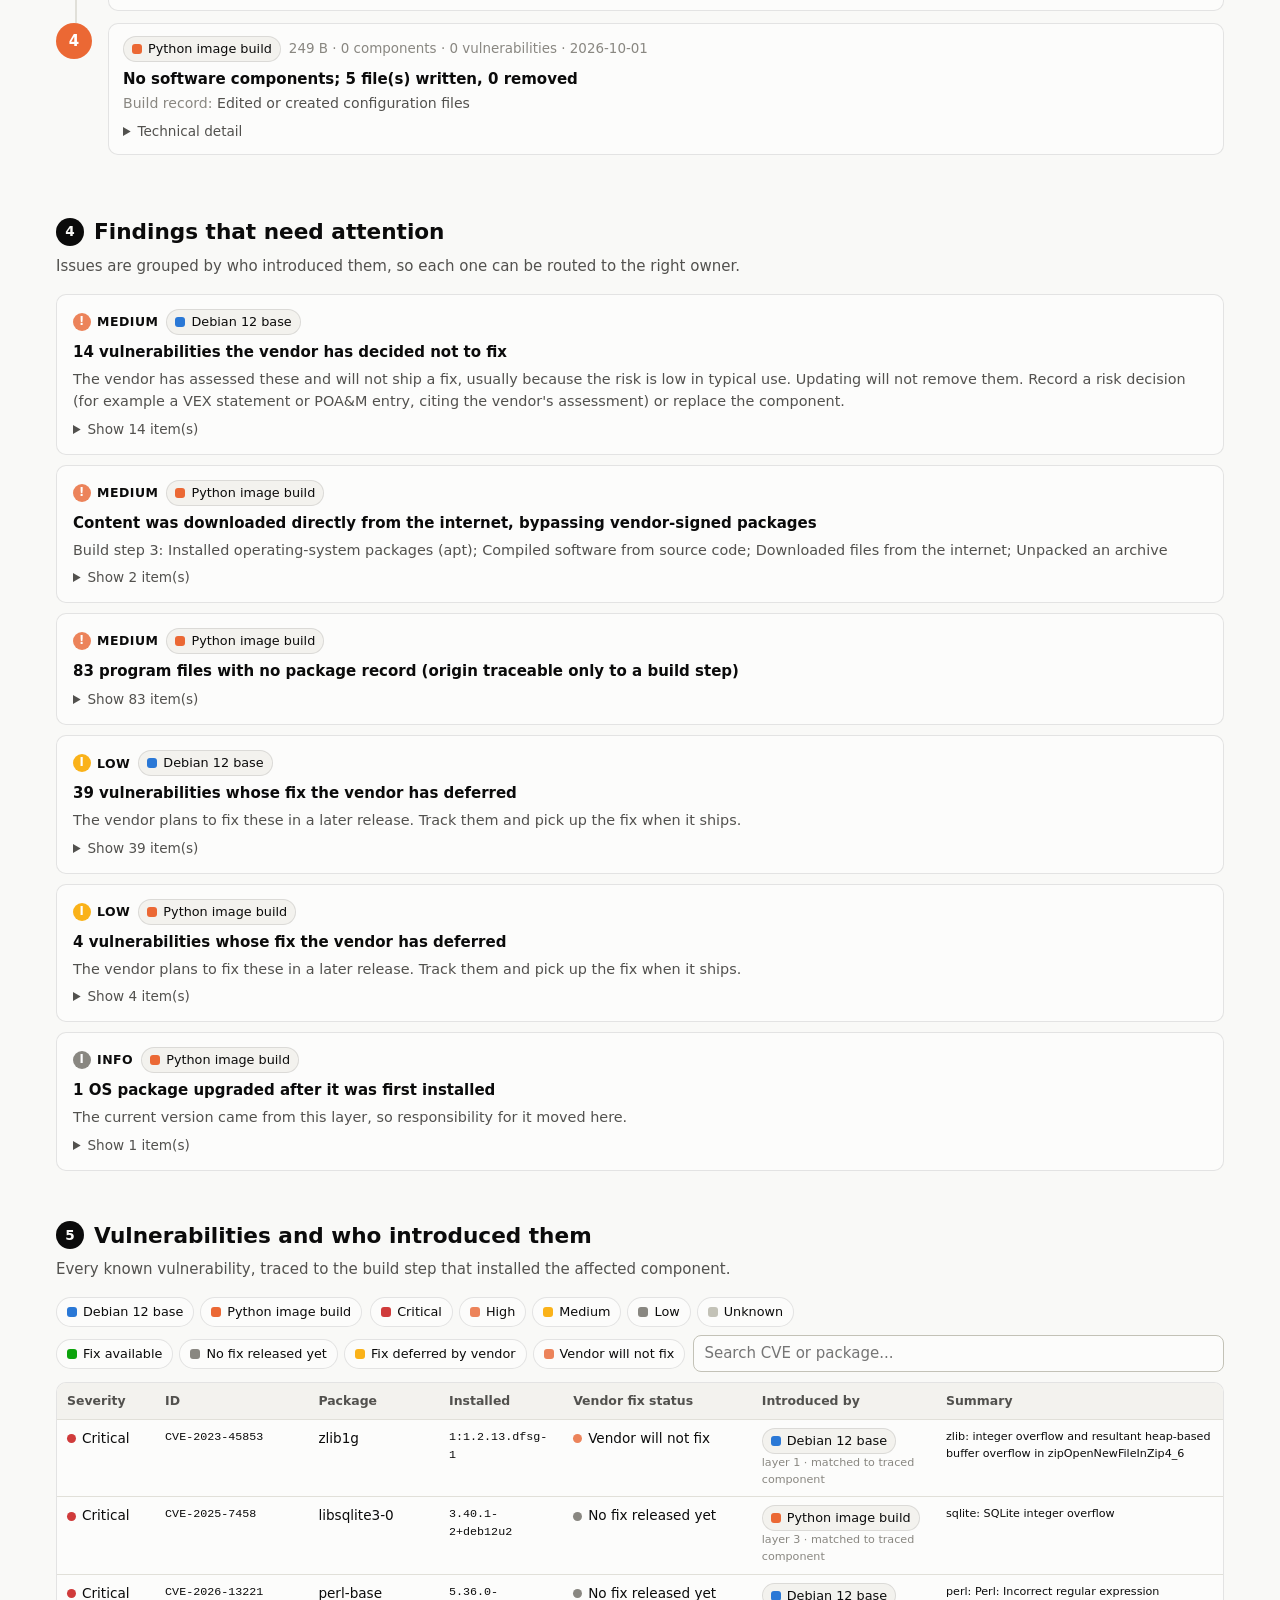
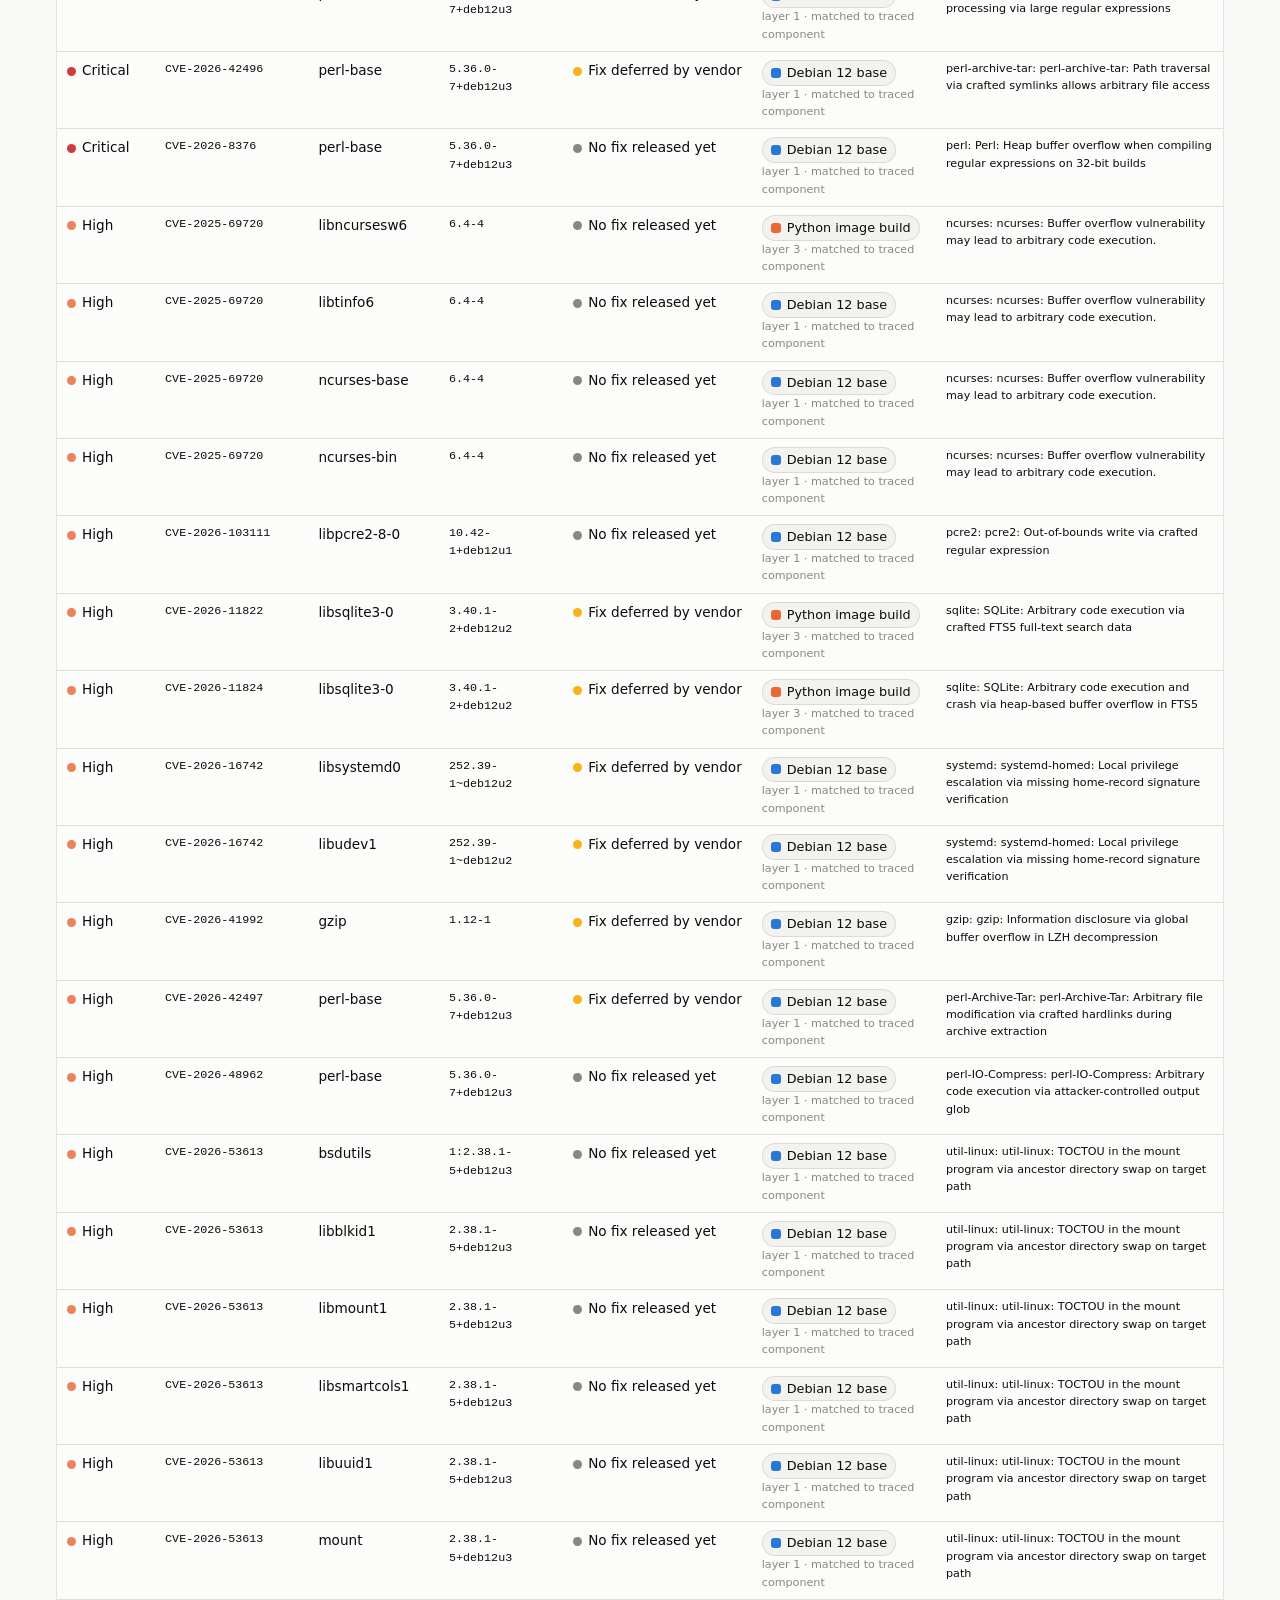
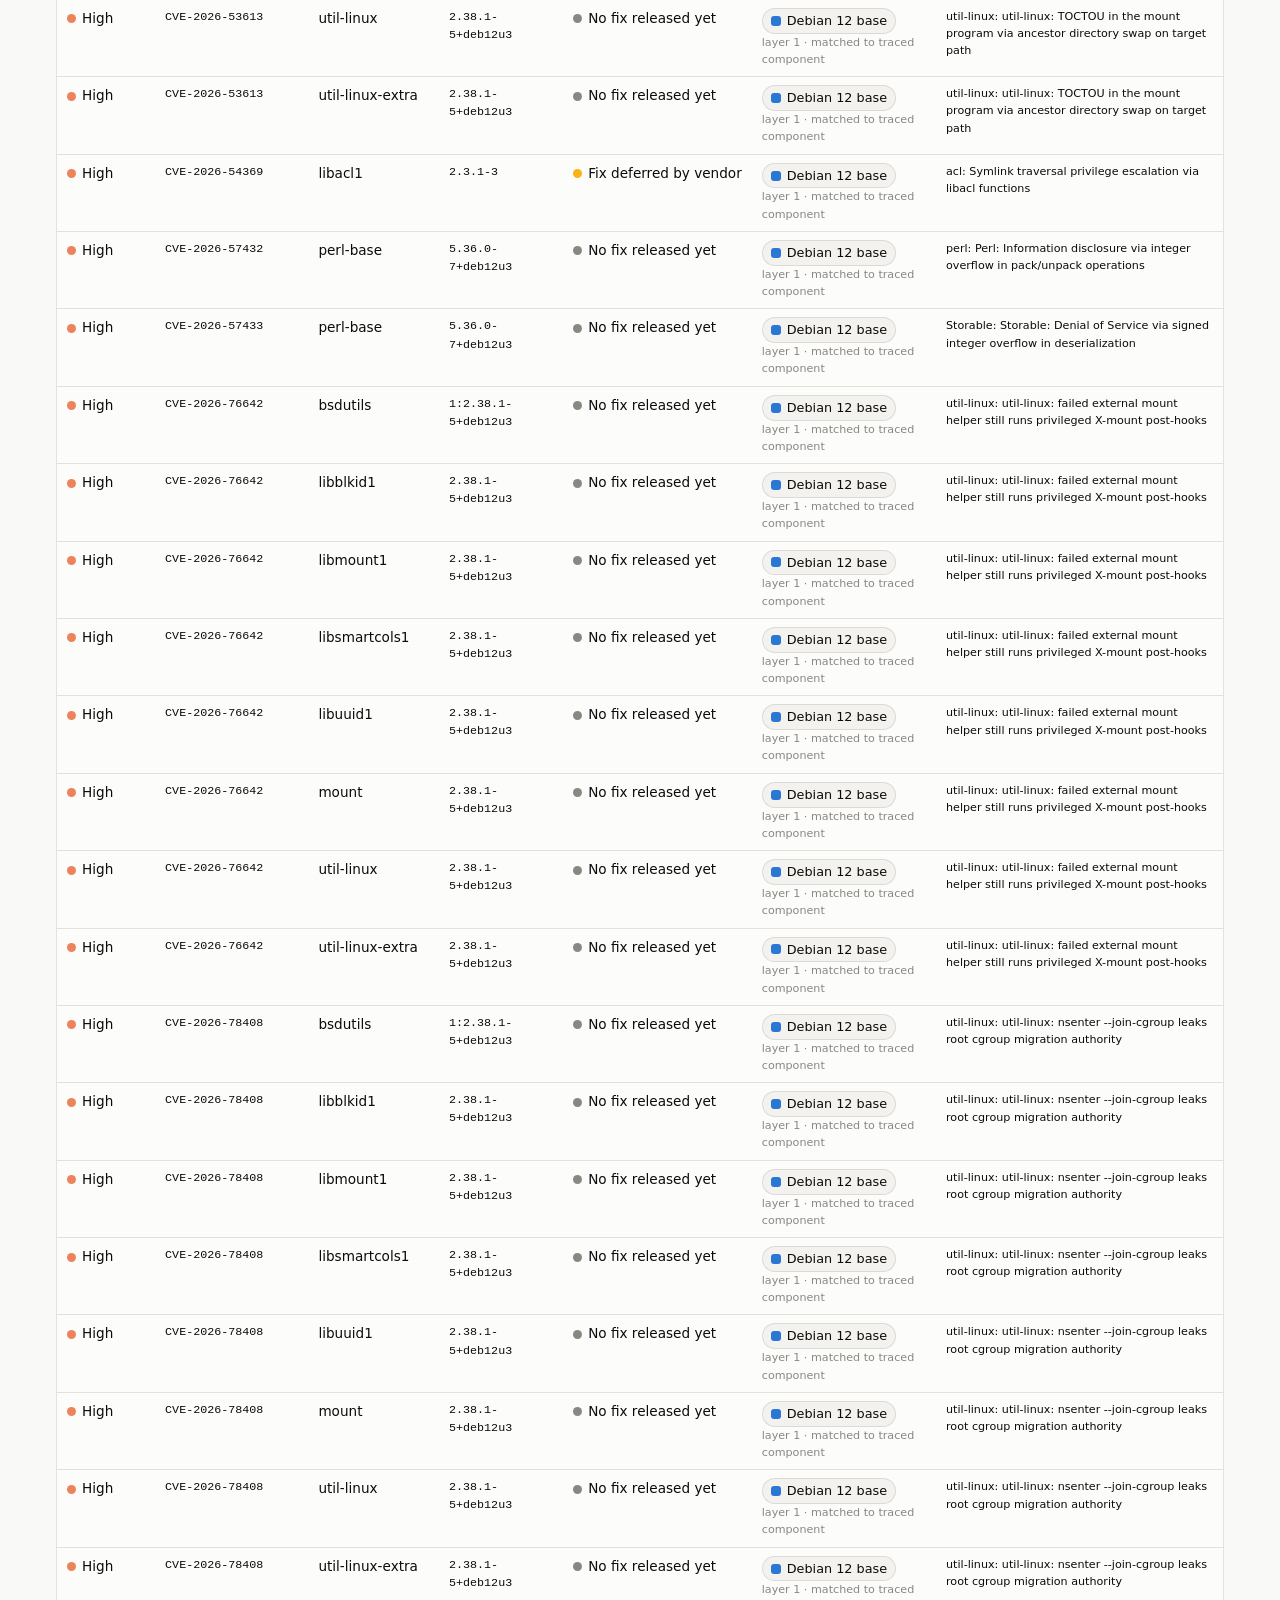
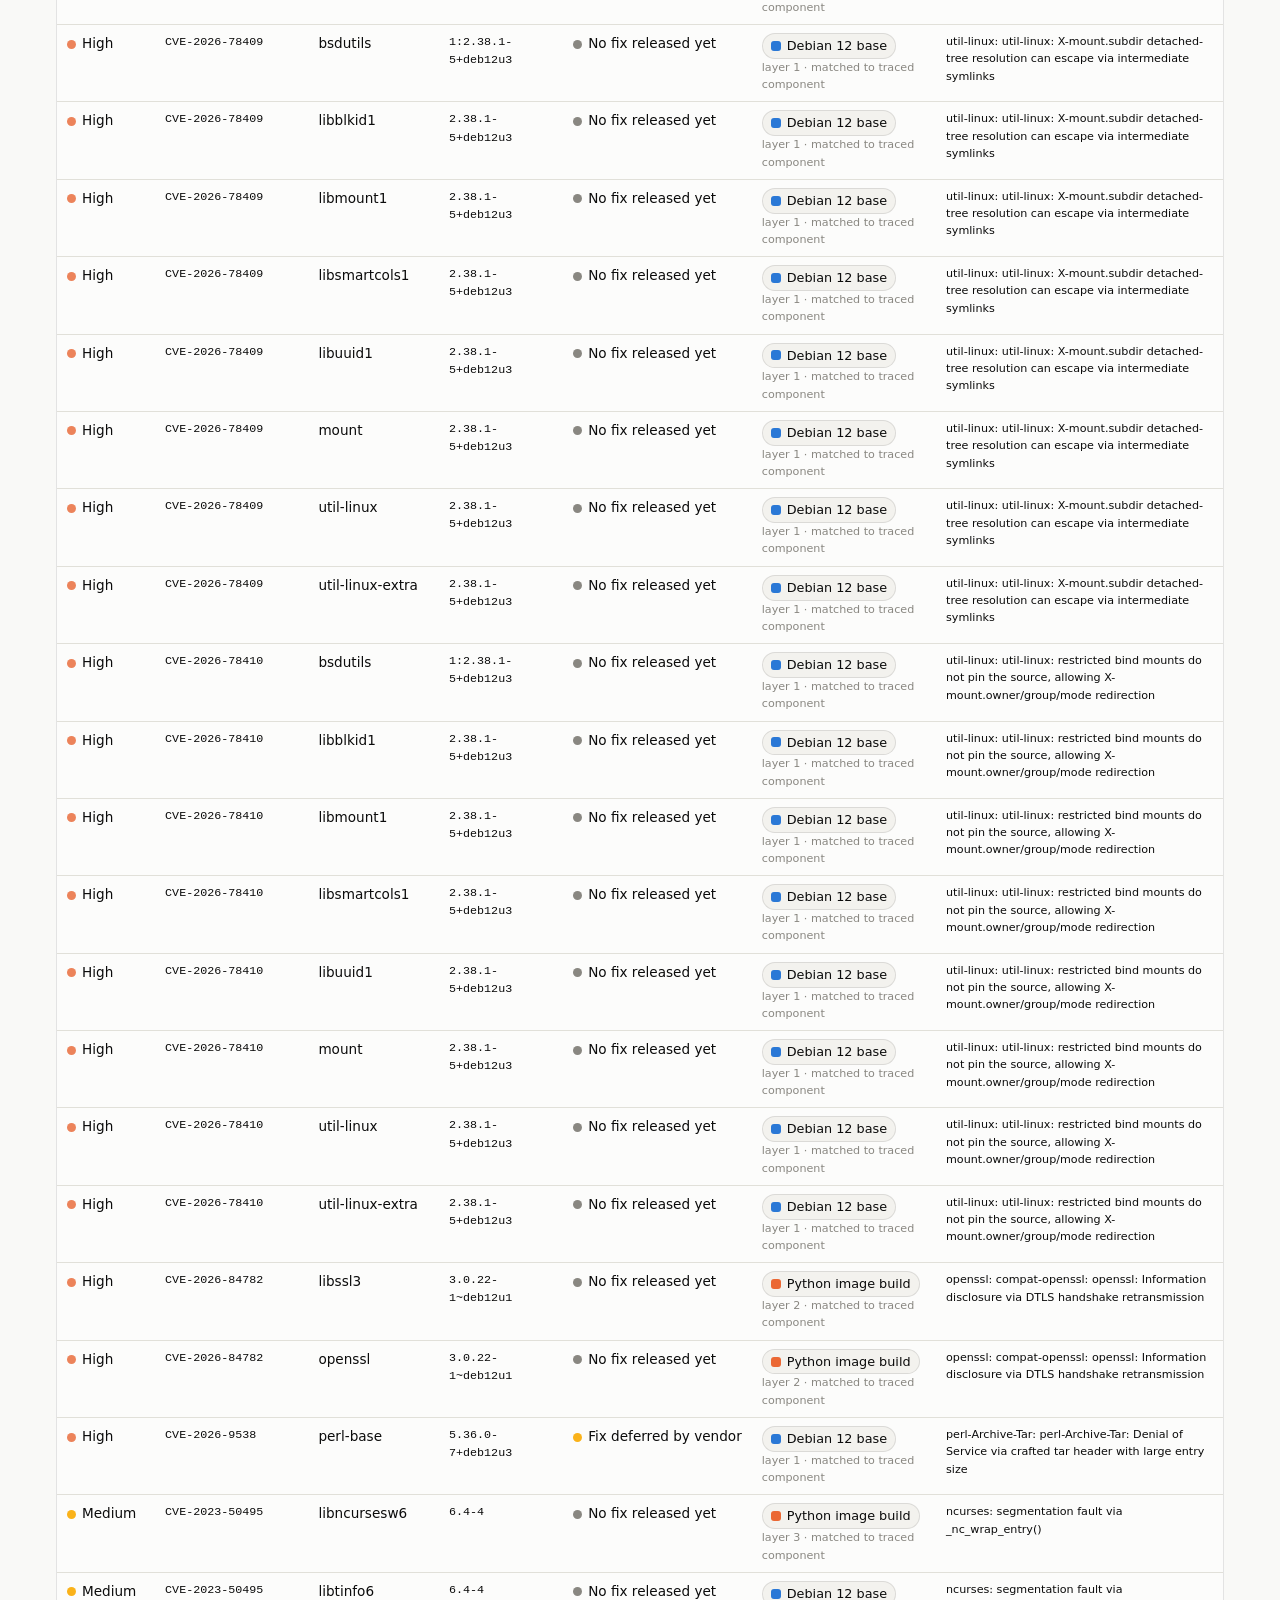
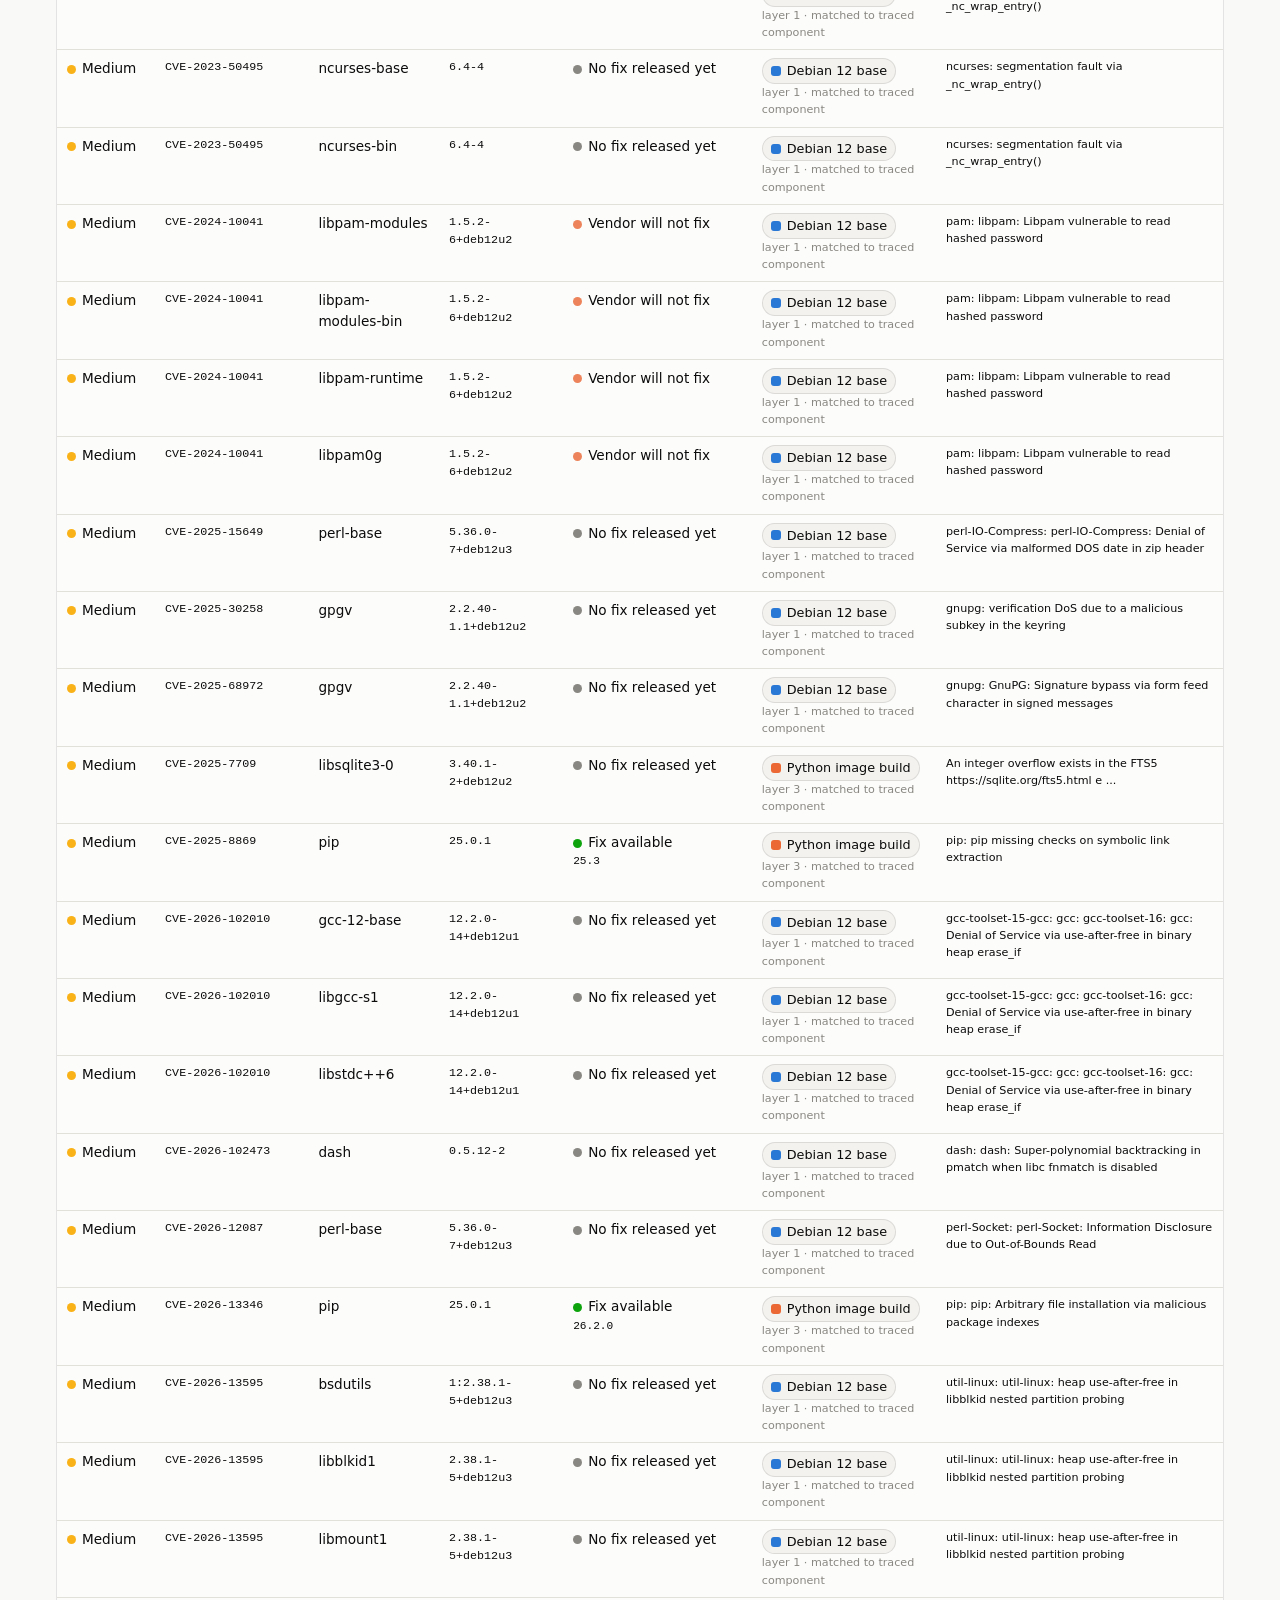
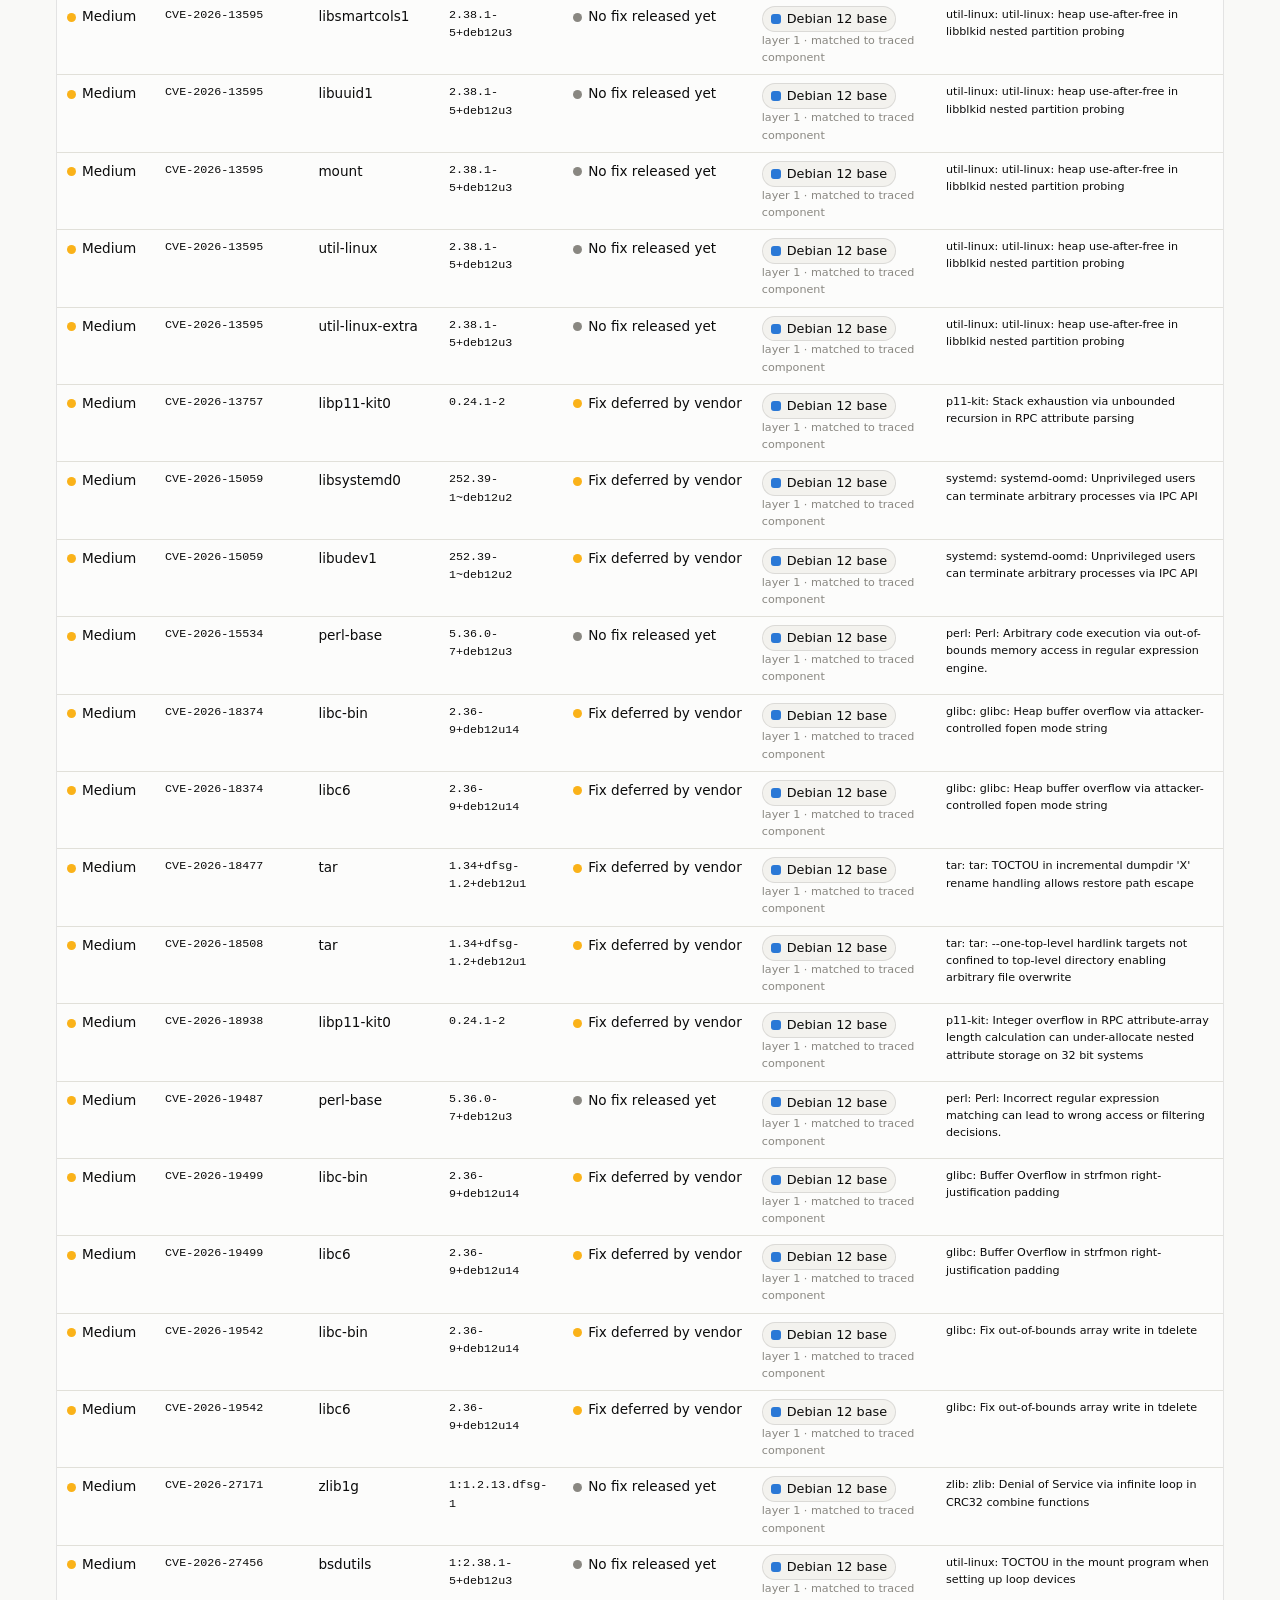
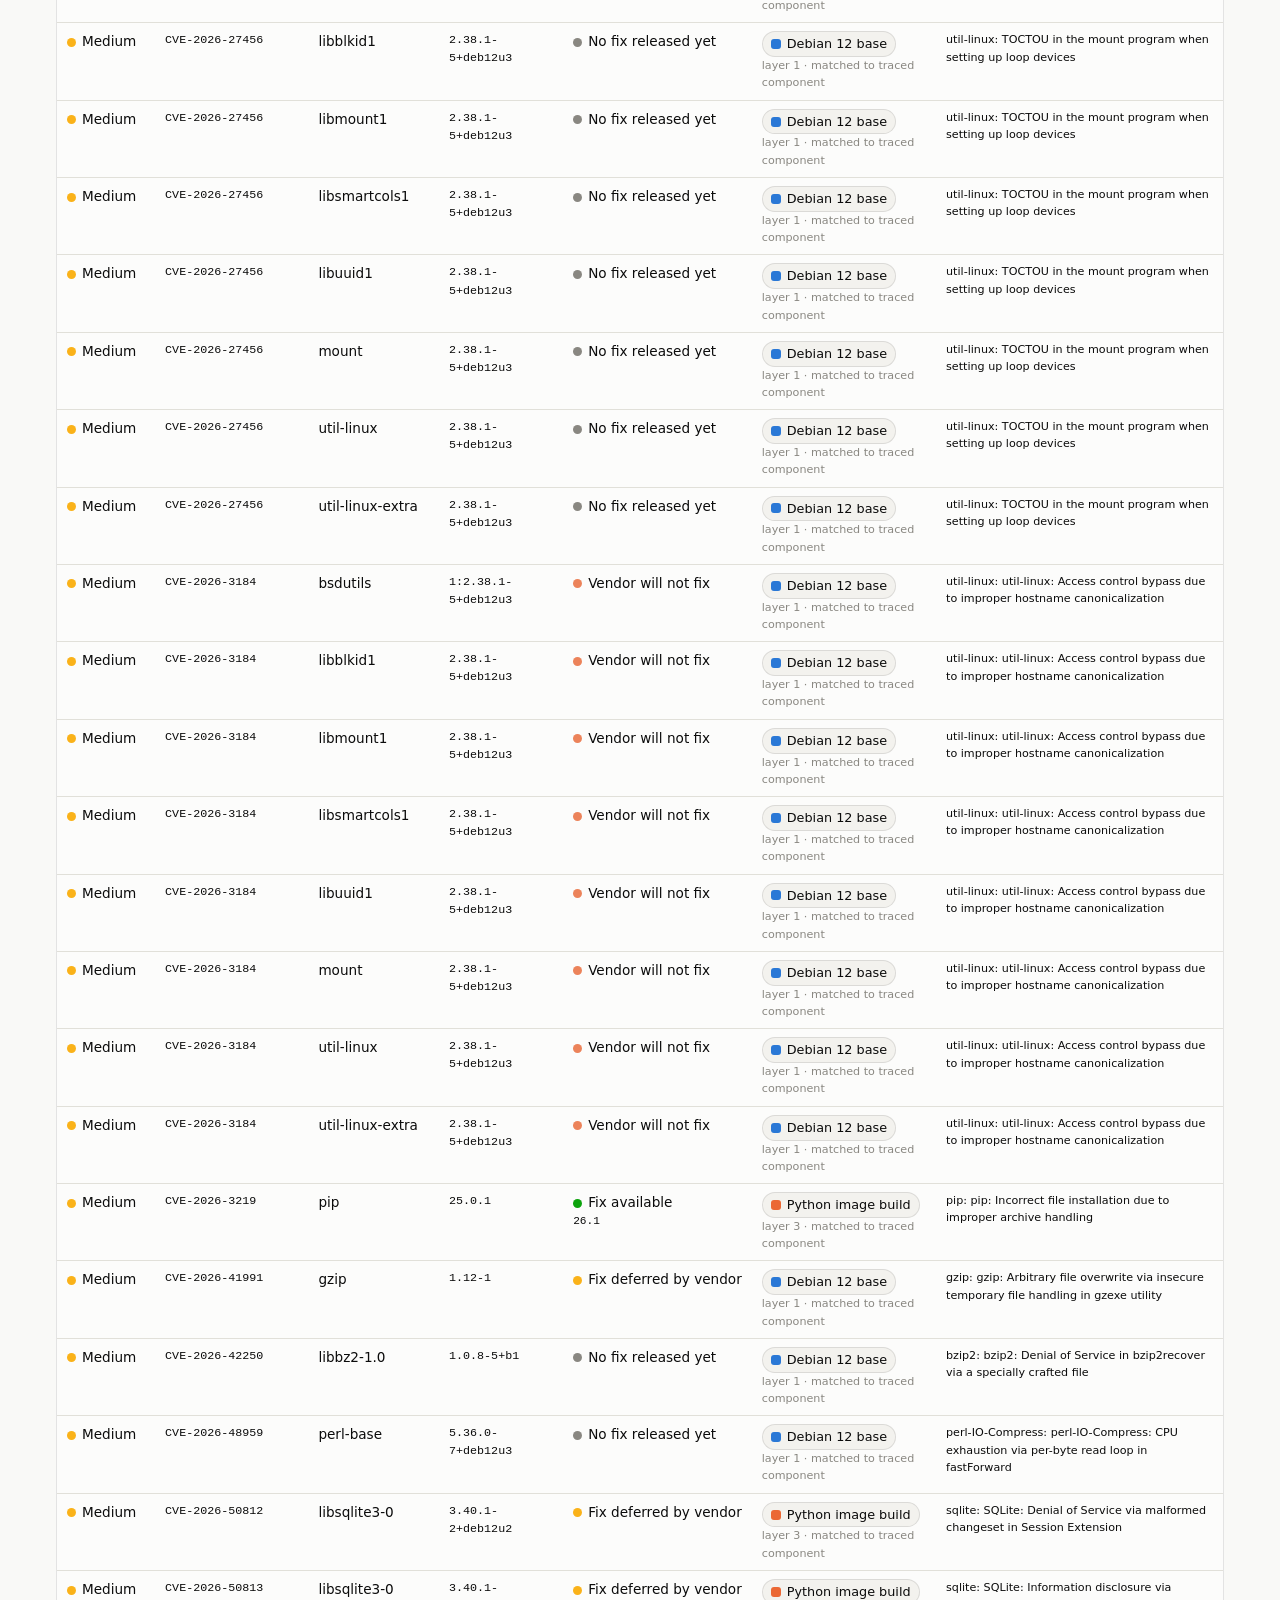
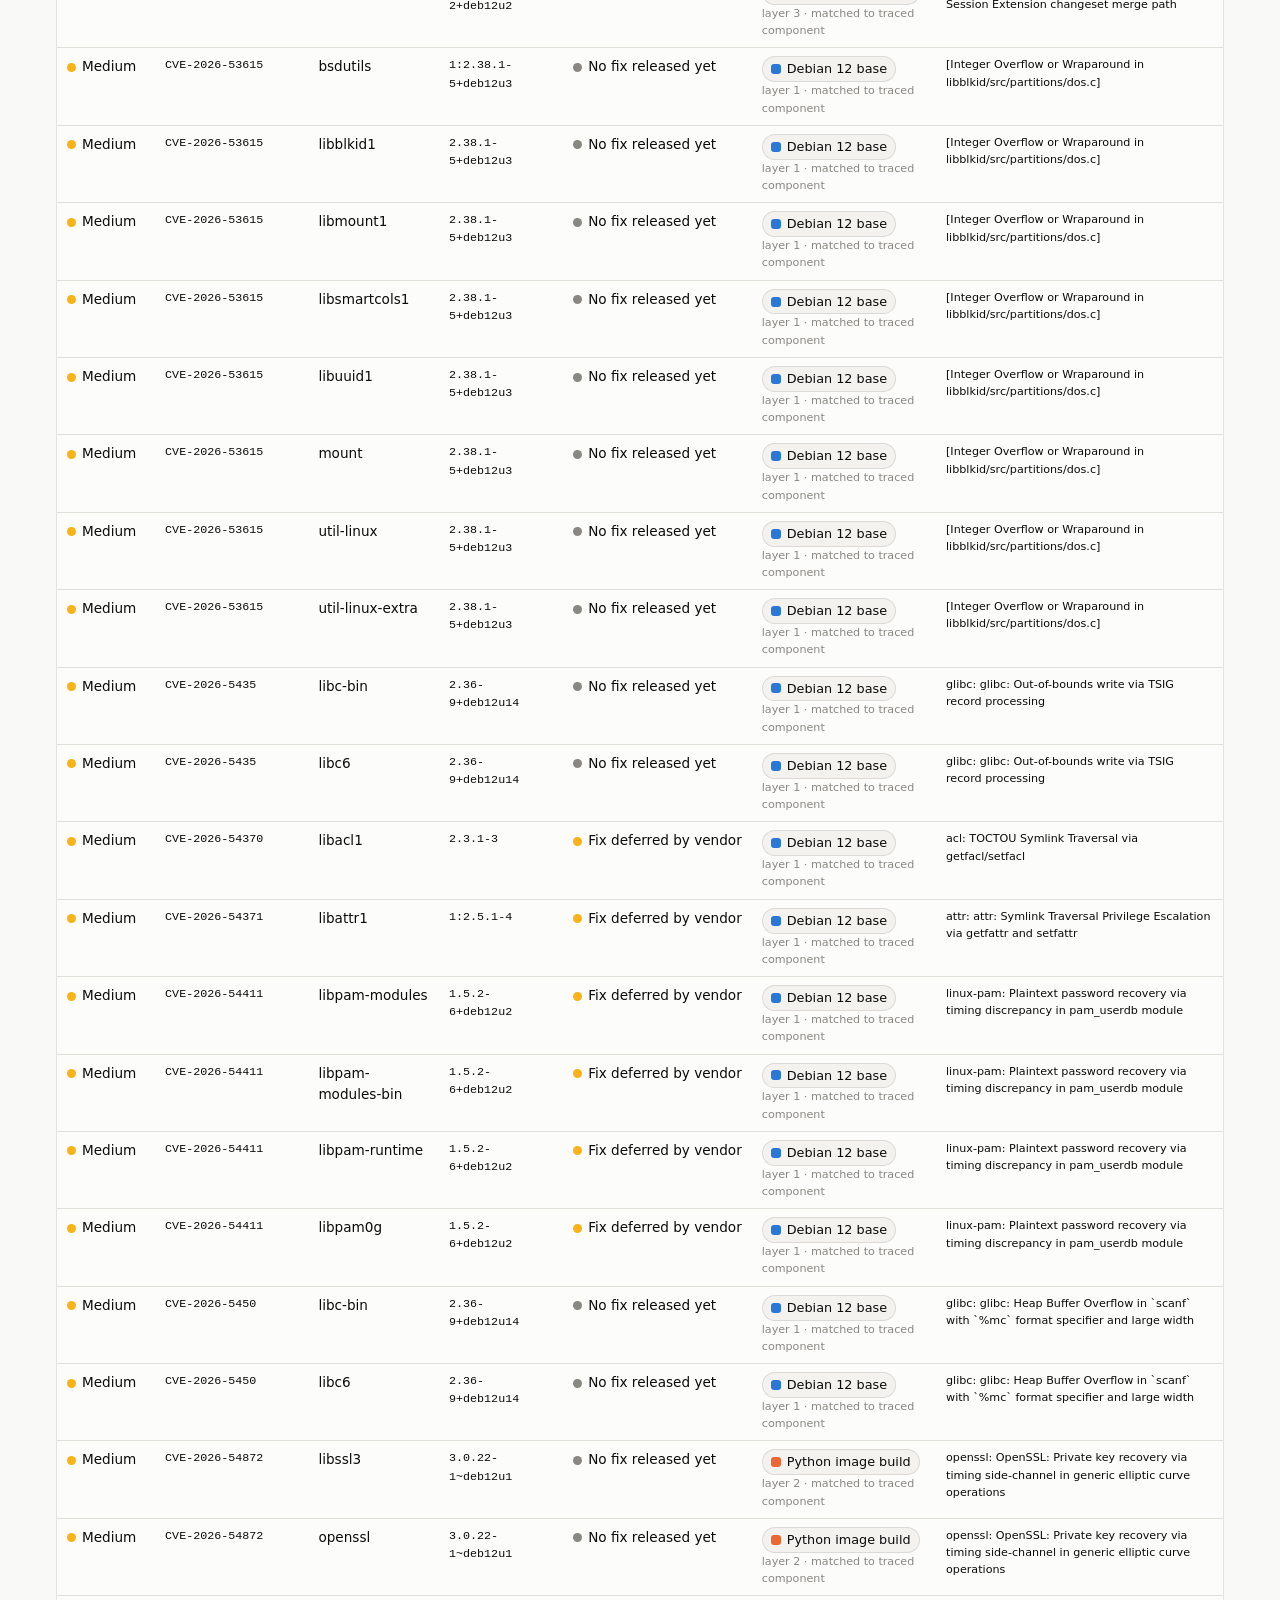
==== commit 391b80a9: "feat: show the vendor's fix status for every vulnerability An empty "fixed version" used to read as " ====
--- a/docs/index.html
+++ b/docs/index.html
@@ -117,7 +117,7 @@
 footer{padding:24px 16px 40px}
 #tip{position:fixed;pointer-events:none;background:var(--ink);color:var(--page);font-size:.8rem;padding:4px 8px;border-radius:6px;opacity:0;transition:opacity .1s;z-index:10;max-width:280px}
 [hidden]{display:none!important}
-@media (max-width:640px){.tier{grid-template-columns:minmax(0,1fr);gap:6px}.stand{margin-inline:0}.kv{grid-template-columns:1fr}.vrow{grid-template-columns:70px 1fr}}
+@media (max-width:640px){.tier{grid-template-columns:minmax(0,1fr);gap:6px}.stand{margin-inline:0}.kv{grid-template-columns:1fr}.vrow{grid-template-columns:1fr!important;gap:4px}}
 @media print{body{background:#fff;font-size:11px}.hero{background:#fff;color:#000;--hero-ink:#000}.toc,.controls,#tip{display:none}
 details{display:block}details>*{display:block}section{break-inside:auto}.finding,.step,.tk,.card{break-inside:avoid}
 .tablewrap{overflow:visible}table.data thead th{position:static}}
@@ -129,7 +129,7 @@
     <div class="eyebrow">Sample report · scan of the public python:3.12-slim-bookworm image</div>
     <h1>Where did everything in this image come from?</h1>
     <div class="imgname mono">docker.io/library/python:3.12-slim-bookworm</div>
-    <dl class="meta"><div><dt>Image</dt><dd>docker.io/library/python:3.12-slim-bookworm</dd></div><div><dt>Digest</dt><dd>sha256:1aaa65a85fda306ffb8b910824d4e93bdce61e212c7e87168123ea3073b41a1a</dd></div><div><dt>Operating system</dt><dd>Debian GNU/Linux 12 (bookworm)</dd></div><div><dt>Platform</dt><dd>linux/amd64</dd></div><div><dt>Size (compressed)</dt><dd>43.3 MB</dd></div><div><dt>Layers</dt><dd>4</dd></div><div><dt>Image built</dt><dd>2026-09-19 01:08:17</dd></div><div><dt>Report generated</dt><dd>2026-10-01 19:57 UTC</dd></div></dl>
+    <dl class="meta"><div><dt>Image</dt><dd>docker.io/library/python:3.12-slim-bookworm</dd></div><div><dt>Digest</dt><dd>sha256:9901e0a8d75037d8242ed43155cbcb2d1f61be1356383d8054afb59fd50e39c4</dd></div><div><dt>Operating system</dt><dd>Debian GNU/Linux 12 (bookworm)</dd></div><div><dt>Platform</dt><dd>linux/amd64</dd></div><div><dt>Size (compressed)</dt><dd>43.8 MB</dd></div><div><dt>Layers</dt><dd>4</dd></div><div><dt>Image built</dt><dd>2026-10-01 21:52:44</dd></div><div><dt>Report generated</dt><dd>2026-10-02 01:22 UTC</dd></div></dl>
     <nav class="toc"><a href="#bottom-line">Bottom line</a><a href="#composition">Composition</a>
     <a href="#build">How it was built</a><a href="#findings">Findings</a><a href="#vulns">Vulnerabilities</a>
     <a href="#inventory">Full inventory</a><a href="#method">Method</a>
@@ -138,34 +138,37 @@
 </header>
 <main class="wrap">
 <section id="bottom-line"><h2><span class="num-h">1</span>Bottom line</h2>
-  <ul class="takeaways"><li class="tk"><span class="tk-ic" style="background:var(--series-1)" aria-label="Fact">•</span><span>Debian 12 base supplied 88 components (47%) and the application build added 101 components (53%) of the 189 found in this image.</span></li><li class="tk"><span class="tk-ic" style="background:var(--series-1)" aria-label="Fact">•</span><span>Of 293 known vulnerabilities, 233 (80%) are inherited from Debian 12 base and 60 (20%) were introduced by the application build.</span></li><li class="tk"><span class="tk-ic" style="background:var(--st-critical)" aria-label="Attention">!</span><span>Most critical/high-severity vulnerabilities (57 of 63) are inherited from Debian 12 base. None of them has a fix released by the upstream software vendor yet, so no rebuild can remove them today. They need to be tracked until the vendor ships fixes.</span></li><li class="tk"><span class="tk-ic" style="background:var(--st-warning)" aria-label="Caution">!</span><span>83 program files (83 in the application build) were not installed by any package manager. Nobody can patch or verify them automatically; each one must be tracked back to the team that copied it in.</span></li></ul>
-  <div class="tiles"><div class="tile"><div class="tile-label">Components found</div><div class="tile-val">189</div><div class="tile-sub"></div></div><div class="tile"><span class=sw style=background:var(--series-1)></span><div class="tile-label">Debian 12 base</div><div class="tile-val">88</div><div class="tile-sub">47% of components</div></div><div class="tile"><span class=sw style=background:var(--series-2)></span><div class="tile-label">Python image build</div><div class="tile-val">101</div><div class="tile-sub">53% of components</div></div><div class="tile"><div class="tile-label">Untraceable program files</div><div class="tile-val">83</div><div class="tile-sub">no package record</div></div><div class="tile"><div class="tile-label">Known vulnerabilities</div><div class="tile-val">293</div><div class="tile-sub">63 critical or high</div></div></div>
+  <ul class="takeaways"><li class="tk"><span class="tk-ic" style="background:var(--series-1)" aria-label="Fact">•</span><span>Debian 12 base supplied 87 components (46%) and the application build added 102 components (54%) of the 189 found in this image.</span></li><li class="tk"><span class="tk-ic" style="background:var(--series-1)" aria-label="Fact">•</span><span>Of 280 known vulnerabilities, 232 (83%) are inherited from Debian 12 base and 48 (17%) were introduced by the application build.</span></li><li class="tk"><span class="tk-ic" style="background:var(--st-critical)" aria-label="Attention">!</span><span>Most critical/high-severity vulnerabilities (57 of 63) are inherited from Debian 12 base. None of them has a fix available (the vendor has not released one yet for 49, has deferred 7 and will not fix 1), so no rebuild can remove them today. They need a documented risk decision or tracking until the vendor ships fixes.</span></li><li class="tk"><span class="tk-ic" style="background:var(--st-warning)" aria-label="Caution">!</span><span>14 vulnerabilities will never be removed by updating: the vendor will not fix 14. Each needs a documented risk decision (for example a VEX statement or POA&amp;M entry) or a different component.</span></li><li class="tk"><span class="tk-ic" style="background:var(--st-warning)" aria-label="Caution">!</span><span>83 program files (83 in the application build) were not installed by any package manager. Nobody can patch or verify them automatically; each one must be tracked back to the team that copied it in.</span></li><li class="tk"><span class="tk-ic" style="background:var(--st-good)" aria-label="Good">✓</span><span>The application build updated 1 OS package beyond the versions shipped in Debian 12 base.</span></li></ul>
+  <div class="tiles"><div class="tile"><div class="tile-label">Components found</div><div class="tile-val">189</div><div class="tile-sub"></div></div><div class="tile"><span class=sw style=background:var(--series-1)></span><div class="tile-label">Debian 12 base</div><div class="tile-val">87</div><div class="tile-sub">46% of components</div></div><div class="tile"><span class=sw style=background:var(--series-2)></span><div class="tile-label">Python image build</div><div class="tile-val">102</div><div class="tile-sub">54% of components</div></div><div class="tile"><div class="tile-label">Untraceable program files</div><div class="tile-val">83</div><div class="tile-sub">no package record</div></div><div class="tile"><div class="tile-label">Known vulnerabilities</div><div class="tile-val">280</div><div class="tile-sub">63 critical or high</div></div></div>
 </section>
 
 <section id="composition"><h2><span class="num-h">2</span>Where the contents came from</h2>
   <p class="lead">An image is built in layers, like a cake. The bottom tiers come from the base image, and the tiers on
   top are added by the application team's build. Each layer is attributed to whoever produced it.</p>
-  <div class="card"><h3>The image as a layer cake</h3><p class="sub">Read it from the bottom up, in the order it was built. Each slice is one layer, coloured by who added it; thicker slices are larger layers. Select a slice to see that build step.</p><div class="cake"><div class="tier"><div class="tier-label"><span class="badge"><span class="sw" style="background:var(--series-2)"></span>Python image build</span><span class="small muted">Layers 2–4</span></div><div class="slices"><a class="slice" href="#step-4" style="--oc:var(--series-2);min-height:3.37rem" data-tip="Step 4: Edited or created configuration files" aria-label="Layer 4, Python image build: No software components; 5 file(s) written, 0 removed. 249 B, 0 components, 0 vulnerabilities"><span class="slice-n">4</span><span class="slice-body"><span class="slice-sum">No software components; 5 file(s) written, 0 removed</span><span class="slice-meta">249 B · 0 components · 0 vulnerabilities</span></span></a><a class="slice" href="#step-3" style="--oc:var(--series-2);min-height:4.90rem" data-tip="Step 3: Installed operating-system packages (apt); Compiled software from source code; Downloaded files from the internet; Unpacked an archive" aria-label="Layer 3, Python image build: Added 83 untraceable program files, 13 OS packages and 1 Python library. 13.0 MB, 97 components, 34 vulnerabilities (4 critical/high)"><span class="slice-n">3</span><span class="slice-body"><span class="slice-sum">Added 83 untraceable program files, 13 OS packages and 1 Python library</span><span class="slice-meta">13.0 MB · 97 components · 34 vulnerabilities (4 critical/high)</span></span></a><a class="slice" href="#step-2" style="--oc:var(--series-2);min-height:4.71rem" data-tip="Step 2: Installed operating-system packages (apt); Removed files / cleaned caches" aria-label="Layer 2, Python image build: Added 4 OS packages. 3.4 MB, 4 components, 26 vulnerabilities (2 critical/high)"><span class="slice-n">2</span><span class="slice-body"><span class="slice-sum">Added 4 OS packages</span><span class="slice-meta">3.4 MB · 4 components · 26 vulnerabilities (2 critical/high)</span></span></a></div></div><div class="seam"><span>Debian 12 base ends here. Everything above was added on top of it.</span></div><div class="tier"><div class="tier-label"><span class="badge"><span class="sw" style="background:var(--series-1)"></span>Debian 12 base</span><span class="small muted">Layer 1 · proven by digest</span></div><div class="slices"><a class="slice" href="#step-1" style="--oc:var(--series-1);min-height:5.00rem" data-tip="Step 1: Root filesystem created by the image publisher&#x27;s build tooling" aria-label="Layer 1, Debian 12 base: Added 88 OS packages. 26.9 MB, 88 components, 233 vulnerabilities (57 critical/high)"><span class="slice-n">1</span><span class="slice-body"><span class="slice-sum">Added 88 OS packages</span><span class="slice-meta">26.9 MB · 88 components · 233 vulnerabilities (57 critical/high)</span></span></a></div></div><div class="stand"><span>Empty filesystem: the build starts here</span></div></div></div>
+  <div class="card"><h3>The image as a layer cake</h3><p class="sub">Read it from the bottom up, in the order it was built. Each slice is one layer, coloured by who added it; thicker slices are larger layers. Select a slice to see that build step.</p><div class="cake"><div class="tier"><div class="tier-label"><span class="badge"><span class="sw" style="background:var(--series-2)"></span>Python image build</span><span class="small muted">Layers 2–4</span></div><div class="slices"><a class="slice" href="#step-4" style="--oc:var(--series-2);min-height:3.37rem" data-tip="Step 4: Edited or created configuration files" aria-label="Layer 4, Python image build: No software components; 5 file(s) written, 0 removed. 249 B, 0 components, 0 vulnerabilities"><span class="slice-n">4</span><span class="slice-body"><span class="slice-sum">No software components; 5 file(s) written, 0 removed</span><span class="slice-meta">249 B · 0 components · 0 vulnerabilities</span></span></a><a class="slice" href="#step-3" style="--oc:var(--series-2);min-height:4.90rem" data-tip="Step 3: Installed operating-system packages (apt); Compiled software from source code; Downloaded files from the internet; Unpacked an archive" aria-label="Layer 3, Python image build: Added 83 untraceable program files, 13 OS packages and 1 Python library. 13.0 MB, 97 components, 34 vulnerabilities (4 critical/high)"><span class="slice-n">3</span><span class="slice-body"><span class="slice-sum">Added 83 untraceable program files, 13 OS packages and 1 Python library</span><span class="slice-meta">13.0 MB · 97 components · 34 vulnerabilities (4 critical/high)</span></span></a><a class="slice" href="#step-2" style="--oc:var(--series-2);min-height:4.73rem" data-tip="Step 2: Installed operating-system packages (apt); Removed files / cleaned caches" aria-label="Layer 2, Python image build: Added 4 OS packages; updated 1 OS package. 3.8 MB, 5 components, 14 vulnerabilities (2 critical/high)"><span class="slice-n">2</span><span class="slice-body"><span class="slice-sum">Added 4 OS packages; updated 1 OS package</span><span class="slice-meta">3.8 MB · 5 components · 14 vulnerabilities (2 critical/high)</span></span></a></div></div><div class="seam"><span>Debian 12 base ends here. Everything above was added on top of it.</span></div><div class="tier"><div class="tier-label"><span class="badge"><span class="sw" style="background:var(--series-1)"></span>Debian 12 base</span><span class="small muted">Layer 1 · proven by digest</span></div><div class="slices"><a class="slice" href="#step-1" style="--oc:var(--series-1);min-height:5.00rem" data-tip="Step 1: Root filesystem created by the image publisher&#x27;s build tooling" aria-label="Layer 1, Debian 12 base: Added 87 OS packages. 26.9 MB, 87 components, 232 vulnerabilities (57 critical/high)"><span class="slice-n">1</span><span class="slice-body"><span class="slice-sum">Added 87 OS packages</span><span class="slice-meta">26.9 MB · 87 components · 232 vulnerabilities (57 critical/high)</span></span></a></div></div><div class="stand"><span>Empty filesystem: the build starts here</span></div></div></div>
   <div class="ocards"><div class="ocard" style="border-color:var(--series-1)"><div class="ocard-h"><span class="badge"><span class="sw" style="background:var(--series-1)"></span>Debian 12 base</span><span class="muted">Layer 1</span></div><div class="mono small">debian:bookworm-slim</div><p>Proven: the layers are byte-for-byte identical (same SHA-256 digests) to the base image.</p></div><div class="ocard" style="border-color:var(--series-2)"><div class="ocard-h"><span class="badge"><span class="sw" style="background:var(--series-2)"></span>Python image build</span><span class="muted">Layers 2–4</span></div><p>Everything added after the base: the application Dockerfile / build pipeline.</p></div></div>
   <div class="grid2">
-  <div class="card"><h3>Share of components</h3><div class="legend"><span class="lg"><span class="sw" style="background:var(--series-1)"></span>Debian 12 base</span><span class="lg"><span class="sw" style="background:var(--series-2)"></span>Python image build</span></div><div class="bar" role="img"><div class="seg" style="flex:88 1 0;background:var(--series-1)" data-tip="Debian 12 base: 88 components (47%)" aria-label="Debian 12 base: 88 components (47%)"></div><div class="seg" style="flex:101 1 0;background:var(--series-2)" data-tip="Python image build: 101 components (53%)" aria-label="Python image build: 101 components (53%)"></div></div>
-  <h3 class="mt">Share of image size</h3><div class="bar" role="img"><div class="seg" style="flex:28238443 1 0;background:var(--series-1)" data-tip="Debian 12 base: 28,238,443 bytes (62%)" aria-label="Debian 12 base: 28,238,443 bytes (62%)"></div><div class="seg" style="flex:17205407 1 0;background:var(--series-2)" data-tip="Python image build: 17,205,407 bytes (38%)" aria-label="Python image build: 17,205,407 bytes (38%)"></div></div></div>
+  <div class="card"><h3>Share of components</h3><div class="legend"><span class="lg"><span class="sw" style="background:var(--series-1)"></span>Debian 12 base</span><span class="lg"><span class="sw" style="background:var(--series-2)"></span>Python image build</span></div><div class="bar" role="img"><div class="seg" style="flex:87 1 0;background:var(--series-1)" data-tip="Debian 12 base: 87 components (46%)" aria-label="Debian 12 base: 87 components (46%)"></div><div class="seg" style="flex:102 1 0;background:var(--series-2)" data-tip="Python image build: 102 components (54%)" aria-label="Python image build: 102 components (54%)"></div></div>
+  <h3 class="mt">Share of image size</h3><div class="bar" role="img"><div class="seg" style="flex:28238443 1 0;background:var(--series-1)" data-tip="Debian 12 base: 28,238,443 bytes (62%)" aria-label="Debian 12 base: 28,238,443 bytes (62%)"></div><div class="seg" style="flex:17659762 1 0;background:var(--series-2)" data-tip="Python image build: 17,659,762 bytes (38%)" aria-label="Python image build: 17,659,762 bytes (38%)"></div></div></div>
   
 <div class="card">
   <h3>Known vulnerabilities by severity and origin</h3>
   <p class="sub">Source: Trivy. Each vulnerability is attributed to the layer that
   installed the affected version of the component.</p>
   <div class="legend"><span class="lg"><span class="sw" style="background:var(--series-1)"></span>Debian 12 base</span><span class="lg"><span class="sw" style="background:var(--series-2)"></span>Python image build</span></div>
-  <div class="vchart"><div class="vrow"><div class="vlab"><span class="sevdot" style="background:var(--st-critical)"></span>Critical</div><div class="vtrack"><div class="bar" style="width:4.166666666666667%"><div class="seg" style="flex:4 1 0;background:var(--series-1)" data-tip="Debian 12 base: 4 critical"></div><div class="seg" style="flex:1 1 0;background:var(--series-2)" data-tip="Python image build: 1 critical"></div></div><span class="vnum">5</span></div></div><div class="vrow"><div class="vlab"><span class="sevdot" style="background:var(--st-serious)"></span>High</div><div class="vtrack"><div class="bar" style="width:48.333333333333336%"><div class="seg" style="flex:53 1 0;background:var(--series-1)" data-tip="Debian 12 base: 53 high"></div><div class="seg" style="flex:5 1 0;background:var(--series-2)" data-tip="Python image build: 5 high"></div></div><span class="vnum">58</span></div></div><div class="vrow"><div class="vlab"><span class="sevdot" style="background:var(--st-warning)"></span>Medium</div><div class="vtrack"><div class="bar" style="width:100.0%"><div class="seg" style="flex:99 1 0;background:var(--series-1)" data-tip="Debian 12 base: 99 medium"></div><div class="seg" style="flex:21 1 0;background:var(--series-2)" data-tip="Python image build: 21 medium"></div></div><span class="vnum">120</span></div></div><div class="vrow"><div class="vlab"><span class="sevdot" style="background:var(--muted)"></span>Low</div><div class="vtrack"><div class="bar" style="width:90.0%"><div class="seg" style="flex:75 1 0;background:var(--series-1)" data-tip="Debian 12 base: 75 low"></div><div class="seg" style="flex:33 1 0;background:var(--series-2)" data-tip="Python image build: 33 low"></div></div><span class="vnum">108</span></div></div><div class="vrow"><div class="vlab"><span class="sevdot" style="background:var(--gridline-strong)"></span>Unknown</div><div class="vtrack"><div class="bar" style="width:1.6666666666666667%"><div class="seg" style="flex:2 1 0;background:var(--series-1)" data-tip="Debian 12 base: 2 unknown"></div></div><span class="vnum">2</span></div></div></div>
+  <div class="vchart"><div class="vrow" style="grid-template-columns:90px 1fr"><div class="vlab"><span class="sevdot" style="background:var(--st-critical)"></span>Critical</div><div class="vtrack"><div class="bar" style="width:4.310344827586207%"><div class="seg" style="flex:4 1 0;background:var(--series-1)" data-tip="Debian 12 base: 4 (critical)"></div><div class="seg" style="flex:1 1 0;background:var(--series-2)" data-tip="Python image build: 1 (critical)"></div></div><span class="vnum">5</span></div></div><div class="vrow" style="grid-template-columns:90px 1fr"><div class="vlab"><span class="sevdot" style="background:var(--st-serious)"></span>High</div><div class="vtrack"><div class="bar" style="width:50.0%"><div class="seg" style="flex:53 1 0;background:var(--series-1)" data-tip="Debian 12 base: 53 (high)"></div><div class="seg" style="flex:5 1 0;background:var(--series-2)" data-tip="Python image build: 5 (high)"></div></div><span class="vnum">58</span></div></div><div class="vrow" style="grid-template-columns:90px 1fr"><div class="vlab"><span class="sevdot" style="background:var(--st-warning)"></span>Medium</div><div class="vtrack"><div class="bar" style="width:100.0%"><div class="seg" style="flex:99 1 0;background:var(--series-1)" data-tip="Debian 12 base: 99 (medium)"></div><div class="seg" style="flex:17 1 0;background:var(--series-2)" data-tip="Python image build: 17 (medium)"></div></div><span class="vnum">116</span></div></div><div class="vrow" style="grid-template-columns:90px 1fr"><div class="vlab"><span class="sevdot" style="background:var(--muted)"></span>Low</div><div class="vtrack"><div class="bar" style="width:86.20689655172414%"><div class="seg" style="flex:75 1 0;background:var(--series-1)" data-tip="Debian 12 base: 75 (low)"></div><div class="seg" style="flex:25 1 0;background:var(--series-2)" data-tip="Python image build: 25 (low)"></div></div><span class="vnum">100</span></div></div><div class="vrow" style="grid-template-columns:90px 1fr"><div class="vlab"><span class="sevdot" style="background:var(--gridline-strong)"></span>Unknown</div><div class="vtrack"><div class="bar" style="width:0.8620689655172413%"><div class="seg" style="flex:1 1 0;background:var(--series-1)" data-tip="Debian 12 base: 1 (unknown)"></div></div><span class="vnum">1</span></div></div></div>
+  <h3 class="mt">What the software vendors say about fixing them</h3><div class="vchart"><div class="vrow" style="grid-template-columns:200px 1fr"><div class="vlab"><span class="sevdot" style="background:var(--st-good)"></span>Fix available</div><div class="vtrack"><div class="bar" style="width:2.7649769585253456%"><div class="seg" style="flex:6 1 0;background:var(--series-2)" data-tip="Python image build: 6 (fix available)"></div></div><span class="vnum">6</span></div></div><div class="vrow" style="grid-template-columns:200px 1fr"><div class="vlab"><span class="sevdot" style="background:var(--muted)"></span>No fix released yet</div><div class="vtrack"><div class="bar" style="width:100.0%"><div class="seg" style="flex:179 1 0;background:var(--series-1)" data-tip="Debian 12 base: 179 (no fix released yet)"></div><div class="seg" style="flex:38 1 0;background:var(--series-2)" data-tip="Python image build: 38 (no fix released yet)"></div></div><span class="vnum">217</span></div></div><div class="vrow" style="grid-template-columns:200px 1fr"><div class="vlab"><span class="sevdot" style="background:var(--st-warning)"></span>Fix deferred by vendor</div><div class="vtrack"><div class="bar" style="width:19.81566820276498%"><div class="seg" style="flex:39 1 0;background:var(--series-1)" data-tip="Debian 12 base: 39 (fix deferred by vendor)"></div><div class="seg" style="flex:4 1 0;background:var(--series-2)" data-tip="Python image build: 4 (fix deferred by vendor)"></div></div><span class="vnum">43</span></div></div><div class="vrow" style="grid-template-columns:200px 1fr"><div class="vlab"><span class="sevdot" style="background:var(--st-serious)"></span>Vendor will not fix</div><div class="vtrack"><div class="bar" style="width:6.451612903225806%"><div class="seg" style="flex:14 1 0;background:var(--series-1)" data-tip="Debian 12 base: 14 (vendor will not fix)"></div></div><span class="vnum">14</span></div></div></div>
   <details class="tableview"><summary>Show as table</summary>
   <table class="data"><thead><tr><th>Origin</th><th class="num">Critical</th><th class="num">High</th><th class="num">Medium</th><th class="num">Low</th><th class="num">Unknown</th>
-  <th class="num">Total</th><th class="num">Fix available</th></tr></thead><tbody><tr><th scope="row"><span class="sw" style="background:var(--series-1)"></span>Debian 12 base</th><td class="num">4</td><td class="num">53</td><td class="num">99</td><td class="num">75</td><td class="num">2</td><td class="num"><b>233</b></td><td class="num">1</td></tr><tr><th scope="row"><span class="sw" style="background:var(--series-2)"></span>Python image build</th><td class="num">1</td><td class="num">5</td><td class="num">21</td><td class="num">33</td><td class="num">0</td><td class="num"><b>60</b></td><td class="num">18</td></tr></tbody></table>
+  <th class="num">Total</th><th class="num">Fix available</th></tr></thead><tbody><tr><th scope="row"><span class="sw" style="background:var(--series-1)"></span>Debian 12 base</th><td class="num">4</td><td class="num">53</td><td class="num">99</td><td class="num">75</td><td class="num">1</td><td class="num"><b>232</b></td><td class="num">0</td></tr><tr><th scope="row"><span class="sw" style="background:var(--series-2)"></span>Python image build</th><td class="num">1</td><td class="num">5</td><td class="num">17</td><td class="num">25</td><td class="num">0</td><td class="num"><b>48</b></td><td class="num">6</td></tr></tbody></table>
+  <table class="data mt"><thead><tr><th>Vendor fix status</th><th class="num">Debian 12 base</th><th class="num">Python image build</th></tr></thead>
+  <tbody><tr><th scope="row">Fix available</th><td class="num">0</td><td class="num">6</td></tr><tr><th scope="row">No fix released yet</th><td class="num">179</td><td class="num">38</td></tr><tr><th scope="row">Fix deferred by vendor</th><td class="num">39</td><td class="num">4</td></tr><tr><th scope="row">Vendor will not fix</th><td class="num">14</td><td class="num">0</td></tr></tbody></table>
   </details>
 </div>
   </div>
   <div class="card"><h3>Components by type and origin</h3>
   <div class="tablewrap"><table class="data"><thead><tr><th>Type</th><th class="num">Debian 12 base</th><th class="num">Python image build</th><th class="num">Total</th><th>Split</th></tr></thead>
-  <tbody><tr><th scope="row">Operating-system package (Debian)</th><td class="num">88</td><td class="num">17</td><td class="num"><b>105</b></td><td class="barcell"><div class="bar" role="img"><div class="seg" style="flex:88 1 0;background:var(--series-1)" data-tip="Debian 12 base: 88 components (84%)" aria-label="Debian 12 base: 88 components (84%)"></div><div class="seg" style="flex:17 1 0;background:var(--series-2)" data-tip="Python image build: 17 components (16%)" aria-label="Python image build: 17 components (16%)"></div></div></td></tr><tr><th scope="row">Untraceable program file</th><td class="num">0</td><td class="num">83</td><td class="num"><b>83</b></td><td class="barcell"><div class="bar" role="img"><div class="seg" style="flex:83 1 0;background:var(--series-2)" data-tip="Python image build: 83 components (100%)" aria-label="Python image build: 83 components (100%)"></div></div></td></tr><tr><th scope="row">Python library</th><td class="num">0</td><td class="num">1</td><td class="num"><b>1</b></td><td class="barcell"><div class="bar" role="img"><div class="seg" style="flex:1 1 0;background:var(--series-2)" data-tip="Python image build: 1 components (100%)" aria-label="Python image build: 1 components (100%)"></div></div></td></tr></tbody></table></div></div>
+  <tbody><tr><th scope="row">Operating-system package (Debian)</th><td class="num">87</td><td class="num">18</td><td class="num"><b>105</b></td><td class="barcell"><div class="bar" role="img"><div class="seg" style="flex:87 1 0;background:var(--series-1)" data-tip="Debian 12 base: 87 components (83%)" aria-label="Debian 12 base: 87 components (83%)"></div><div class="seg" style="flex:18 1 0;background:var(--series-2)" data-tip="Python image build: 18 components (17%)" aria-label="Python image build: 18 components (17%)"></div></div></td></tr><tr><th scope="row">Untraceable program file</th><td class="num">0</td><td class="num">83</td><td class="num"><b>83</b></td><td class="barcell"><div class="bar" role="img"><div class="seg" style="flex:83 1 0;background:var(--series-2)" data-tip="Python image build: 83 components (100%)" aria-label="Python image build: 83 components (100%)"></div></div></td></tr><tr><th scope="row">Python library</th><td class="num">0</td><td class="num">1</td><td class="num"><b>1</b></td><td class="barcell"><div class="bar" role="img"><div class="seg" style="flex:1 1 0;background:var(--series-2)" data-tip="Python image build: 1 components (100%)" aria-label="Python image build: 1 components (100%)"></div></div></td></tr></tbody></table></div></div>
 </section>
 
 <section id="build"><h2><span class="num-h">3</span>How the image was built, step by step</h2>
@@ -175,9 +178,9 @@
   <div class="step-n">1</div>
   <div class="step-body">
     <div class="step-top"><span class="badge"><span class="sw" style="background:var(--series-1)"></span>Debian 12 base</span>
-      <span class="muted">26.9 MB · 88 components · 233 vulnerabilities
+      <span class="muted">26.9 MB · 87 components · 232 vulnerabilities
        · 2026-09-18</span></div>
-    <div class="step-sum">Added 88 OS packages</div>
+    <div class="step-sum">Added 87 OS packages</div>
     <div class="step-rec"><span class="muted">Build record:</span> Root filesystem created by the image publisher&#x27;s build tooling</div>
     
     <details><summary>Technical detail</summary>
@@ -194,17 +197,17 @@
   <div class="step-n">2</div>
   <div class="step-body">
     <div class="step-top"><span class="badge"><span class="sw" style="background:var(--series-2)"></span>Python image build</span>
-      <span class="muted">3.4 MB · 4 components · 26 vulnerabilities
-       · 2026-09-19</span></div>
-    <div class="step-sum">Added 4 OS packages</div>
+      <span class="muted">3.8 MB · 5 components · 14 vulnerabilities
+       · 2026-10-01</span></div>
+    <div class="step-sum">Added 4 OS packages; updated 1 OS package</div>
     <div class="step-rec"><span class="muted">Build record:</span> Installed operating-system packages (apt); Removed files / cleaned caches</div>
     
     <details><summary>Technical detail</summary>
       <dl class="kv"><dt>Instruction</dt><dd class="mono">RUN</dd>
       <dt>Command</dt><dd><pre>/bin/sh -c set -eux; 	apt-get update; 	apt-get install -y --no-install-recommends 		ca-certificates 		netbase 		tzdata 	; 	rm -rf /var/lib/apt/lists/*</pre></dd>
       
-      <dt>Layer digest</dt><dd class="mono">sha256:16df0073c13c96653ee2b601b16e514321513eb4af983de156c2d4e17df8a5d9</dd>
-      <dt>Files</dt><dd>507 added, 12 replaced, 0 deleted</dd>
+      <dt>Layer digest</dt><dd class="mono">sha256:d476c6746ca1e1594f36c28af7f3ebee76d63c6a6adaabcc2824c388930bf846</dd>
+      <dt>Files</dt><dd>507 added, 1,270 replaced, 0 deleted</dd>
       </dl>
     </details>
   </div>
@@ -214,7 +217,7 @@
   <div class="step-body">
     <div class="step-top"><span class="badge"><span class="sw" style="background:var(--series-2)"></span>Python image build</span>
       <span class="muted">13.0 MB · 97 components · 34 vulnerabilities
-       · 2026-09-19</span></div>
+       · 2026-10-01</span></div>
     <div class="step-sum">Added 83 untraceable program files, 13 OS packages and 1 Python library</div>
     <div class="step-rec"><span class="muted">Build record:</span> Installed operating-system packages (apt); Compiled software from source code; Downloaded files from the internet; Unpacked an archive</div>
     <div class="flags"><span class="flag" style="--fc:var(--st-serious)"><b>Medium</b> Content was downloaded directly from the internet, bypassing vendor-signed packages</span></div>
@@ -222,7 +225,7 @@
       <dl class="kv"><dt>Instruction</dt><dd class="mono">RUN</dd>
       <dt>Command</dt><dd><pre>/bin/sh -c set -eux; 		savedAptMark=&quot;$(apt-mark showmanual)&quot;; 	apt-get update; 	apt-get install -y --no-install-recommends 		dpkg-dev 		g++ 		gcc 		gnupg 		libbluetooth-dev 		libbz2-dev 		libc6-dev 		libdb-dev 		libffi-dev 		libgdbm-dev 		liblzma-dev 		libncursesw5-dev 		libreadline-dev 		libsqlite3-dev 		libssl-dev 		make 		tk-dev 		uuid-dev 		wget 		xz-utils 		zlib1g-dev 	; 		wget -O python.tar.xz &quot;https://www.python.org/ftp/python/${PYTHON_VERSION%%[a-z]*}/Python-$PYTHON_VERSION.tar.xz&quot;; 	echo &quot;$PYTHON_SHA256 *python.tar.xz&quot; | sha256sum -c -; 	wget -O python.tar.xz.asc &quot;https://www.python.org/ftp/python/${PYTHON_VERSION%%[a-z]*}/Python-$PYTHON_VERSION.tar.xz.asc&quot;; 	GNUPGHOME=&quot;$(mktemp -d)&quot;; export GNUPGHOME; 	gpg --batch --keyserver hkps://keys.openpgp.org --recv-keys &quot;$GPG_KEY&quot;; 	gpg --batch --verify python.tar.xz.asc python.tar.xz; 	gpgconf --kill all; 	rm -rf &quot;$GNUPGHOME&quot; python.tar.xz.asc; 	mkdir -p /usr/src/python; 	tar --extract --directory /usr/src/python --strip-components=1 --file python.tar.xz; 	rm python.tar.xz; 		cd /usr/src/python; 	gnuArch=&quot;$(dpkg-architecture --query DEB_BUILD_GNU_TYPE)&quot;; 	./configure 		--build=&quot;$gnuArch&quot; 		--enable-loadable-sqlite-extensions 		--enable-optimizations 		--enable-option-checking=fatal 		--enable-shared 		$(test &quot;${gnuArch%%-*}&quot; != &#x27;riscv64&#x27; &amp;&amp; echo &#x27;--with-lto&#x27;) 		--with-ensurepip 	; 	nproc=&quot;$(nproc)&quot;; 	EXTRA_CFLAGS=&quot;$(dpkg-buildflags --get CFLAGS)&quot;; 	LDFLAGS=&quot;$(dpkg-buildflags --get LDFLAGS)&quot;; 	LDFLAGS=&quot;${LDFLAGS:-} -Wl,--strip-all&quot;; 	arch=&quot;$(dpkg --print-architecture)&quot;; arch=&quot;${arch##*-}&quot;; 	case &quot;$arch&quot; in 		amd64|arm64) 			EXTRA_CFLAGS=&quot;${EXTRA_CFLAGS:-} -fno-omit-frame-pointer -mno-omit-leaf-frame-pointer&quot;; 			;; 		i386) 			;; 		*) 			EXTRA_CFLAGS=&quot;${EXTRA_CFLAGS:-} -fno-omit-frame-pointer&quot;; 			;; 	esac; 	make -j &quot;$nproc&quot; 		&quot;EXTRA_CFLAGS=${EXTRA_CFLAGS:-}&quot; 		&quot;LDFLAGS=${LDFLAGS:-}&quot; 	; 	rm python; 	make -j &quot;$nproc&quot; 		&quot;EXTRA_CFLAGS=${EXTRA_CFLAGS:-}&quot; 		&quot;LDFLAGS=${LDFLAGS:-} -Wl,-rpath=&#x27;\$\$ORIGIN/../lib&#x27;&quot; 		python 	; 	make install; 		cd /; 	rm -rf /usr/src/python; 		find /usr/local -depth 		\( 			\( -type d -a \( -name test -o -name tests -o -name idle_test \) \) 			-o \( -type f -a \( -name &#x27;*.pyc&#x27; -o -name &#x27;*.pyo&#x27; -o -name &#x27;libpython*.a&#x27; \) \) 		\) -exec rm -rf &#x27;{}&#x27; + 	; 		ldconfig; 		apt-mark auto &#x27;.*&#x27; &gt; /dev/null; 	apt-mark manual $savedAptMark; 	find /usr/local -type f -executable -not \( -name &#x27;*tkinter*&#x27; \) -exec ldd &#x27;{}&#x27; &#x27;;&#x27; 		| awk &#x27;/=&gt;/ { so = $(NF-1); if (index(so, &quot;/usr/local/&quot;) == 1) { next }; gsub(&quot;^/(usr/)?&quot;, &quot;&quot;, so); printf &quot;*%s\n&quot;, so }&#x27; 		| sort -u 		| xargs -rt dpkg-query --search 		| awk &#x27;sub(&quot;:$&quot;, &quot;&quot;, $1) { print $1 }&#x27; 		| sort -u 		| xargs -r apt-mark manual 	; 	apt-get purge -y --auto-remove -o APT::AutoRemove::RecommendsImportant=false; 	rm -rf /var/lib/apt/lists/*; 		export PYTHONDONTWRITEBYTECODE=1; 	python3 --version; 	pip3 --version</pre></dd>
       <dt>URLs contacted</dt><dd><ul><li class='mono'>https://www.python.org/ftp/python/${PYTHON_VERSION%%[a-z]*}/Python-$PYTHON_VERSION.tar.xz</li><li class='mono'>https://www.python.org/ftp/python/${PYTHON_VERSION%%[a-z]*}/Python-$PYTHON_VERSION.tar.xz.asc</li></ul></dd>
-      <dt>Layer digest</dt><dd class="mono">sha256:9639007baab8a136bc468bd5d757fdf79cf5d77b6ff2a87889071252e334fab3</dd>
+      <dt>Layer digest</dt><dd class="mono">sha256:bb21db850823bcb6669b652ce8bff42787673cc8136550cc2d783af0415dc486</dd>
       <dt>Files</dt><dd>1,610 added, 16 replaced, 0 deleted</dd>
       </dl>
     </details>
@@ -233,7 +236,7 @@
   <div class="step-body">
     <div class="step-top"><span class="badge"><span class="sw" style="background:var(--series-2)"></span>Python image build</span>
       <span class="muted">249 B · 0 components · 0 vulnerabilities
-       · 2026-09-19</span></div>
+       · 2026-10-01</span></div>
     <div class="step-sum">No software components; 5 file(s) written, 0 removed</div>
     <div class="step-rec"><span class="muted">Build record:</span> Edited or created configuration files</div>
     
@@ -241,7 +244,7 @@
       <dl class="kv"><dt>Instruction</dt><dd class="mono">RUN</dd>
       <dt>Command</dt><dd><pre>/bin/sh -c set -eux; 	for src in idle3 pip3 pydoc3 python3 python3-config; do 		dst=&quot;$(echo &quot;$src&quot; | tr -d 3)&quot;; 		[ -s &quot;/usr/local/bin/$src&quot; ]; 		[ ! -e &quot;/usr/local/bin/$dst&quot; ]; 		ln -svT &quot;$src&quot; &quot;/usr/local/bin/$dst&quot;; 	done</pre></dd>
       
-      <dt>Layer digest</dt><dd class="mono">sha256:abca6d63c9dbe51fa3bc42e75e0387da12803ef64430ad151814e468d5e1c203</dd>
+      <dt>Layer digest</dt><dd class="mono">sha256:f4572018cf8016fadccf2df095d62525be857901cf1d837892078204a8f6cf43</dd>
       <dt>Files</dt><dd>5 added, 0 replaced, 0 deleted</dd>
       </dl>
     </details>
@@ -253,6 +256,13 @@
 <section id="findings"><h2><span class="num-h">4</span>Findings that need attention</h2>
   <p class="lead">Issues are grouped by who introduced them, so each one can be routed to the right owner.</p>
   <div class="findings">
+<div class="finding" data-origin="base0">
+  <div class="f-head"><span class="sev" style="--fc:var(--st-serious)"><span class="sev-ic">!</span>Medium</span>
+  <span class="badge"><span class="sw" style="background:var(--series-1)"></span>Debian 12 base</span></div>
+  <div class="f-title">14 vulnerabilities the vendor has decided not to fix</div>
+  <p class="f-detail">The vendor has assessed these and will not ship a fix, usually because the risk is low in typical use. Updating will not remove them. Record a risk decision (for example a VEX statement or POA&amp;M entry, citing the vendor&#x27;s assessment) or replace the component.</p>
+  <details><summary>Show 14 item(s)</summary><ul class="items"><li class='mono'>CVE-2023-45853  Critical  zlib1g 1:1.2.13.dfsg-1</li><li class='mono'>CVE-2024-10041  Medium  libpam-modules 1.5.2-6+deb12u2</li><li class='mono'>CVE-2024-10041  Medium  libpam-modules-bin 1.5.2-6+deb12u2</li><li class='mono'>CVE-2024-10041  Medium  libpam-runtime 1.5.2-6+deb12u2</li><li class='mono'>CVE-2024-10041  Medium  libpam0g 1.5.2-6+deb12u2</li><li class='mono'>CVE-2026-3184  Medium  bsdutils 1:2.38.1-5+deb12u3</li><li class='mono'>CVE-2026-3184  Medium  libblkid1 2.38.1-5+deb12u3</li><li class='mono'>CVE-2026-3184  Medium  libmount1 2.38.1-5+deb12u3</li><li class='mono'>CVE-2026-3184  Medium  libsmartcols1 2.38.1-5+deb12u3</li><li class='mono'>CVE-2026-3184  Medium  libuuid1 2.38.1-5+deb12u3</li><li class='mono'>CVE-2026-3184  Medium  mount 2.38.1-5+deb12u3</li><li class='mono'>CVE-2026-3184  Medium  util-linux 2.38.1-5+deb12u3</li><li class='mono'>CVE-2026-3184  Medium  util-linux-extra 2.38.1-5+deb12u3</li><li class='mono'>CVE-2016-2781  Low  coreutils 9.1-1</li></ul></details>
+</div>
 <div class="finding" data-origin="app">
   <div class="f-head"><span class="sev" style="--fc:var(--st-serious)"><span class="sev-ic">!</span>Medium</span>
   <span class="badge"><span class="sw" style="background:var(--series-2)"></span>Python image build</span></div>
@@ -266,20 +276,41 @@
   <div class="f-title">83 program files with no package record (origin traceable only to a build step)</div>
   
   <details><summary>Show 83 item(s)</summary><ul class="items"><li class='mono'>usr/local/bin/python3.12  (layer 3)</li><li class='mono'>usr/local/lib/libpython3.12.so.1.0  (layer 3)</li><li class='mono'>usr/local/lib/libpython3.so  (layer 3)</li><li class='mono'>usr/local/lib/python3.12/config-3.12-x86_64-linux-gnu/python.o  (layer 3)</li><li class='mono'>usr/local/lib/python3.12/lib-dynload/_asyncio.cpython-312-x86_64-linux-gnu.so  (layer 3)</li><li class='mono'>usr/local/lib/python3.12/lib-dynload/_bisect.cpython-312-x86_64-linux-gnu.so  (layer 3)</li><li class='mono'>usr/local/lib/python3.12/lib-dynload/_blake2.cpython-312-x86_64-linux-gnu.so  (layer 3)</li><li class='mono'>usr/local/lib/python3.12/lib-dynload/_bz2.cpython-312-x86_64-linux-gnu.so  (layer 3)</li><li class='mono'>usr/local/lib/python3.12/lib-dynload/_codecs_cn.cpython-312-x86_64-linux-gnu.so  (layer 3)</li><li class='mono'>usr/local/lib/python3.12/lib-dynload/_codecs_hk.cpython-312-x86_64-linux-gnu.so  (layer 3)</li><li class='mono'>usr/local/lib/python3.12/lib-dynload/_codecs_iso2022.cpython-312-x86_64-linux-gnu.so  (layer 3)</li><li class='mono'>usr/local/lib/python3.12/lib-dynload/_codecs_jp.cpython-312-x86_64-linux-gnu.so  (layer 3)</li><li class='mono'>usr/local/lib/python3.12/lib-dynload/_codecs_kr.cpython-312-x86_64-linux-gnu.so  (layer 3)</li><li class='mono'>usr/local/lib/python3.12/lib-dynload/_codecs_tw.cpython-312-x86_64-linux-gnu.so  (layer 3)</li><li class='mono'>usr/local/lib/python3.12/lib-dynload/_contextvars.cpython-312-x86_64-linux-gnu.so  (layer 3)</li><li class='mono'>usr/local/lib/python3.12/lib-dynload/_crypt.cpython-312-x86_64-linux-gnu.so  (layer 3)</li><li class='mono'>usr/local/lib/python3.12/lib-dynload/_csv.cpython-312-x86_64-linux-gnu.so  (layer 3)</li><li class='mono'>usr/local/lib/python3.12/lib-dynload/_ctypes.cpython-312-x86_64-linux-gnu.so  (layer 3)</li><li class='mono'>usr/local/lib/python3.12/lib-dynload/_ctypes_test.cpython-312-x86_64-linux-gnu.so  (layer 3)</li><li class='mono'>usr/local/lib/python3.12/lib-dynload/_curses.cpython-312-x86_64-linux-gnu.so  (layer 3)</li><li class='mono'>usr/local/lib/python3.12/lib-dynload/_curses_panel.cpython-312-x86_64-linux-gnu.so  (layer 3)</li><li class='mono'>usr/local/lib/python3.12/lib-dynload/_datetime.cpython-312-x86_64-linux-gnu.so  (layer 3)</li><li class='mono'>usr/local/lib/python3.12/lib-dynload/_dbm.cpython-312-x86_64-linux-gnu.so  (layer 3)</li><li class='mono'>usr/local/lib/python3.12/lib-dynload/_decimal.cpython-312-x86_64-linux-gnu.so  (layer 3)</li><li class='mono'>usr/local/lib/python3.12/lib-dynload/_elementtree.cpython-312-x86_64-linux-gnu.so  (layer 3)</li><li class='mono'>usr/local/lib/python3.12/lib-dynload/_gdbm.cpython-312-x86_64-linux-gnu.so  (layer 3)</li><li class='mono'>usr/local/lib/python3.12/lib-dynload/_hashlib.cpython-312-x86_64-linux-gnu.so  (layer 3)</li><li class='mono'>usr/local/lib/python3.12/lib-dynload/_heapq.cpython-312-x86_64-linux-gnu.so  (layer 3)</li><li class='mono'>usr/local/lib/python3.12/lib-dynload/_json.cpython-312-x86_64-linux-gnu.so  (layer 3)</li><li class='mono'>usr/local/lib/python3.12/lib-dynload/_lsprof.cpython-312-x86_64-linux-gnu.so  (layer 3)</li><li class='mono'>usr/local/lib/python3.12/lib-dynload/_lzma.cpython-312-x86_64-linux-gnu.so  (layer 3)</li><li class='mono'>usr/local/lib/python3.12/lib-dynload/_md5.cpython-312-x86_64-linux-gnu.so  (layer 3)</li><li class='mono'>usr/local/lib/python3.12/lib-dynload/_multibytecodec.cpython-312-x86_64-linux-gnu.so  (layer 3)</li><li class='mono'>usr/local/lib/python3.12/lib-dynload/_multiprocessing.cpython-312-x86_64-linux-gnu.so  (layer 3)</li><li class='mono'>usr/local/lib/python3.12/lib-dynload/_opcode.cpython-312-x86_64-linux-gnu.so  (layer 3)</li><li class='mono'>usr/local/lib/python3.12/lib-dynload/_pickle.cpython-312-x86_64-linux-gnu.so  (layer 3)</li><li class='mono'>usr/local/lib/python3.12/lib-dynload/_posixshmem.cpython-312-x86_64-linux-gnu.so  (layer 3)</li><li class='mono'>usr/local/lib/python3.12/lib-dynload/_posixsubprocess.cpython-312-x86_64-linux-gnu.so  (layer 3)</li><li class='mono'>usr/local/lib/python3.12/lib-dynload/_queue.cpython-312-x86_64-linux-gnu.so  (layer 3)</li><li class='mono'>usr/local/lib/python3.12/lib-dynload/_random.cpython-312-x86_64-linux-gnu.so  (layer 3)</li><li class='mono'>usr/local/lib/python3.12/lib-dynload/_sha1.cpython-312-x86_64-linux-gnu.so  (layer 3)</li><li class='mono'>usr/local/lib/python3.12/lib-dynload/_sha2.cpython-312-x86_64-linux-gnu.so  (layer 3)</li><li class='mono'>usr/local/lib/python3.12/lib-dynload/_sha3.cpython-312-x86_64-linux-gnu.so  (layer 3)</li><li class='mono'>usr/local/lib/python3.12/lib-dynload/_socket.cpython-312-x86_64-linux-gnu.so  (layer 3)</li><li class='mono'>usr/local/lib/python3.12/lib-dynload/_sqlite3.cpython-312-x86_64-linux-gnu.so  (layer 3)</li><li class='mono'>usr/local/lib/python3.12/lib-dynload/_ssl.cpython-312-x86_64-linux-gnu.so  (layer 3)</li><li class='mono'>usr/local/lib/python3.12/lib-dynload/_statistics.cpython-312-x86_64-linux-gnu.so  (layer 3)</li><li class='mono'>usr/local/lib/python3.12/lib-dynload/_struct.cpython-312-x86_64-linux-gnu.so  (layer 3)</li><li class='mono'>usr/local/lib/python3.12/lib-dynload/_testbuffer.cpython-312-x86_64-linux-gnu.so  (layer 3)</li><li class='mono'>usr/local/lib/python3.12/lib-dynload/_testcapi.cpython-312-x86_64-linux-gnu.so  (layer 3)</li><li class='mono'>usr/local/lib/python3.12/lib-dynload/_testclinic.cpython-312-x86_64-linux-gnu.so  (layer 3)</li><li class='mono'>usr/local/lib/python3.12/lib-dynload/_testimportmultiple.cpython-312-x86_64-linux-gnu.so  (layer 3)</li><li class='mono'>usr/local/lib/python3.12/lib-dynload/_testinternalcapi.cpython-312-x86_64-linux-gnu.so  (layer 3)</li><li class='mono'>usr/local/lib/python3.12/lib-dynload/_testmultiphase.cpython-312-x86_64-linux-gnu.so  (layer 3)</li><li class='mono'>usr/local/lib/python3.12/lib-dynload/_testsinglephase.cpython-312-x86_64-linux-gnu.so  (layer 3)</li><li class='mono'>usr/local/lib/python3.12/lib-dynload/_tkinter.cpython-312-x86_64-linux-gnu.so  (layer 3)</li><li class='mono'>usr/local/lib/python3.12/lib-dynload/_uuid.cpython-312-x86_64-linux-gnu.so  (layer 3)</li><li class='mono'>usr/local/lib/python3.12/lib-dynload/_xxinterpchannels.cpython-312-x86_64-linux-gnu.so  (layer 3)</li><li class='mono'>usr/local/lib/python3.12/lib-dynload/_xxsubinterpreters.cpython-312-x86_64-linux-gnu.so  (layer 3)</li><li class='mono'>usr/local/lib/python3.12/lib-dynload/_xxtestfuzz.cpython-312-x86_64-linux-gnu.so  (layer 3)</li><li class='mono'>usr/local/lib/python3.12/lib-dynload/_zoneinfo.cpython-312-x86_64-linux-gnu.so  (layer 3)</li><li class='mono'>usr/local/lib/python3.12/lib-dynload/array.cpython-312-x86_64-linux-gnu.so  (layer 3)</li><li class='mono'>usr/local/lib/python3.12/lib-dynload/audioop.cpython-312-x86_64-linux-gnu.so  (layer 3)</li><li class='mono'>usr/local/lib/python3.12/lib-dynload/binascii.cpython-312-x86_64-linux-gnu.so  (layer 3)</li><li class='mono'>usr/local/lib/python3.12/lib-dynload/cmath.cpython-312-x86_64-linux-gnu.so  (layer 3)</li><li class='mono'>usr/local/lib/python3.12/lib-dynload/fcntl.cpython-312-x86_64-linux-gnu.so  (layer 3)</li><li class='mono'>usr/local/lib/python3.12/lib-dynload/grp.cpython-312-x86_64-linux-gnu.so  (layer 3)</li><li class='mono'>usr/local/lib/python3.12/lib-dynload/math.cpython-312-x86_64-linux-gnu.so  (layer 3)</li><li class='mono'>usr/local/lib/python3.12/lib-dynload/mmap.cpython-312-x86_64-linux-gnu.so  (layer 3)</li><li class='mono'>usr/local/lib/python3.12/lib-dynload/nis.cpython-312-x86_64-linux-gnu.so  (layer 3)</li><li class='mono'>usr/local/lib/python3.12/lib-dynload/ossaudiodev.cpython-312-x86_64-linux-gnu.so  (layer 3)</li><li class='mono'>usr/local/lib/python3.12/lib-dynload/pyexpat.cpython-312-x86_64-linux-gnu.so  (layer 3)</li><li class='mono'>usr/local/lib/python3.12/lib-dynload/readline.cpython-312-x86_64-linux-gnu.so  (layer 3)</li><li class='mono'>usr/local/lib/python3.12/lib-dynload/resource.cpython-312-x86_64-linux-gnu.so  (layer 3)</li><li class='mono'>usr/local/lib/python3.12/lib-dynload/select.cpython-312-x86_64-linux-gnu.so  (layer 3)</li><li class='mono'>usr/local/lib/python3.12/lib-dynload/spwd.cpython-312-x86_64-linux-gnu.so  (layer 3)</li><li class='mono'>usr/local/lib/python3.12/lib-dynload/syslog.cpython-312-x86_64-linux-gnu.so  (layer 3)</li><li class='mono'>usr/local/lib/python3.12/lib-dynload/termios.cpython-312-x86_64-linux-gnu.so  (layer 3)</li><li class='mono'>usr/local/lib/python3.12/lib-dynload/unicodedata.cpython-312-x86_64-linux-gnu.so  (layer 3)</li><li class='mono'>usr/local/lib/python3.12/lib-dynload/xxlimited.cpython-312-x86_64-linux-gnu.so  (layer 3)</li><li class='mono'>usr/local/lib/python3.12/lib-dynload/xxlimited_35.cpython-312-x86_64-linux-gnu.so  (layer 3)</li><li class='mono'>usr/local/lib/python3.12/lib-dynload/xxsubtype.cpython-312-x86_64-linux-gnu.so  (layer 3)</li><li class='mono'>usr/local/lib/python3.12/lib-dynload/zlib.cpython-312-x86_64-linux-gnu.so  (layer 3)</li></ul></details>
+</div>
+<div class="finding" data-origin="base0">
+  <div class="f-head"><span class="sev" style="--fc:var(--st-warning)"><span class="sev-ic">i</span>Low</span>
+  <span class="badge"><span class="sw" style="background:var(--series-1)"></span>Debian 12 base</span></div>
+  <div class="f-title">39 vulnerabilities whose fix the vendor has deferred</div>
+  <p class="f-detail">The vendor plans to fix these in a later release. Track them and pick up the fix when it ships.</p>
+  <details><summary>Show 39 item(s)</summary><ul class="items"><li class='mono'>CVE-2026-42496  Critical  perl-base 5.36.0-7+deb12u3</li><li class='mono'>CVE-2026-16742  High  libsystemd0 252.39-1~deb12u2</li><li class='mono'>CVE-2026-16742  High  libudev1 252.39-1~deb12u2</li><li class='mono'>CVE-2026-41992  High  gzip 1.12-1</li><li class='mono'>CVE-2026-42497  High  perl-base 5.36.0-7+deb12u3</li><li class='mono'>CVE-2026-54369  High  libacl1 2.3.1-3</li><li class='mono'>CVE-2026-9538  High  perl-base 5.36.0-7+deb12u3</li><li class='mono'>CVE-2026-13757  Medium  libp11-kit0 0.24.1-2</li><li class='mono'>CVE-2026-15059  Medium  libsystemd0 252.39-1~deb12u2</li><li class='mono'>CVE-2026-15059  Medium  libudev1 252.39-1~deb12u2</li><li class='mono'>CVE-2026-18374  Medium  libc-bin 2.36-9+deb12u14</li><li class='mono'>CVE-2026-18374  Medium  libc6 2.36-9+deb12u14</li><li class='mono'>CVE-2026-18477  Medium  tar 1.34+dfsg-1.2+deb12u1</li><li class='mono'>CVE-2026-18508  Medium  tar 1.34+dfsg-1.2+deb12u1</li><li class='mono'>CVE-2026-18938  Medium  libp11-kit0 0.24.1-2</li><li class='mono'>CVE-2026-19499  Medium  libc-bin 2.36-9+deb12u14</li><li class='mono'>CVE-2026-19499  Medium  libc6 2.36-9+deb12u14</li><li class='mono'>CVE-2026-19542  Medium  libc-bin 2.36-9+deb12u14</li><li class='mono'>CVE-2026-19542  Medium  libc6 2.36-9+deb12u14</li><li class='mono'>CVE-2026-41991  Medium  gzip 1.12-1</li><li class='mono'>CVE-2026-54370  Medium  libacl1 2.3.1-3</li><li class='mono'>CVE-2026-54371  Medium  libattr1 1:2.5.1-4</li><li class='mono'>CVE-2026-54411  Medium  libpam-modules 1.5.2-6+deb12u2</li><li class='mono'>CVE-2026-54411  Medium  libpam-modules-bin 1.5.2-6+deb12u2</li><li class='mono'>CVE-2026-54411  Medium  libpam-runtime 1.5.2-6+deb12u2</li><li class='mono'>CVE-2026-54411  Medium  libpam0g 1.5.2-6+deb12u2</li><li class='mono'>CVE-2026-6368  Medium  libc-bin 2.36-9+deb12u14</li><li class='mono'>CVE-2026-6368  Medium  libc6 2.36-9+deb12u14</li><li class='mono'>CVE-2026-6791  Medium  libc-bin 2.36-9+deb12u14</li><li class='mono'>CVE-2026-6791  Medium  libc6 2.36-9+deb12u14</li><li class='mono'>CVE-2026-77117  Medium  libc-bin 2.36-9+deb12u14</li><li class='mono'>CVE-2026-77117  Medium  libc6 2.36-9+deb12u14</li><li class='mono'>CVE-2026-80489  Medium  libc-bin 2.36-9+deb12u14</li><li class='mono'>CVE-2026-80489  Medium  libc6 2.36-9+deb12u14</li><li class='mono'>CVE-2026-8674  Medium  libc-bin 2.36-9+deb12u14</li><li class='mono'>CVE-2026-8674  Medium  libc6 2.36-9+deb12u14</li><li class='mono'>CVE-2026-89092  Medium  libc-bin 2.36-9+deb12u14</li><li class='mono'>CVE-2026-89092  Medium  libc6 2.36-9+deb12u14</li><li class='mono'>CVE-2026-57062  Low  gpgv 2.2.40-1.1+deb12u2</li></ul></details>
+</div>
+<div class="finding" data-origin="app">
+  <div class="f-head"><span class="sev" style="--fc:var(--st-warning)"><span class="sev-ic">i</span>Low</span>
+  <span class="badge"><span class="sw" style="background:var(--series-2)"></span>Python image build</span></div>
+  <div class="f-title">4 vulnerabilities whose fix the vendor has deferred</div>
+  <p class="f-detail">The vendor plans to fix these in a later release. Track them and pick up the fix when it ships.</p>
+  <details><summary>Show 4 item(s)</summary><ul class="items"><li class='mono'>CVE-2026-11822  High  libsqlite3-0 3.40.1-2+deb12u2</li><li class='mono'>CVE-2026-11824  High  libsqlite3-0 3.40.1-2+deb12u2</li><li class='mono'>CVE-2026-50812  Medium  libsqlite3-0 3.40.1-2+deb12u2</li><li class='mono'>CVE-2026-50813  Medium  libsqlite3-0 3.40.1-2+deb12u2</li></ul></details>
+</div>
+<div class="finding" data-origin="app">
+  <div class="f-head"><span class="sev" style="--fc:var(--muted)"><span class="sev-ic">i</span>Info</span>
+  <span class="badge"><span class="sw" style="background:var(--series-2)"></span>Python image build</span></div>
+  <div class="f-title">1 OS package upgraded after it was first installed</div>
+  <p class="f-detail">The current version came from this layer, so responsibility for it moved here.</p>
+  <details><summary>Show 1 item(s)</summary><ul class="items"><li class='mono'>tzdata: 2026b-0+deb12u1 -&gt; 2026c-0+deb12u1 (layer 2)</li></ul></details>
 </div></div>
 </section>
 
 <section id="vulns"><h2><span class="num-h">5</span>Vulnerabilities and who introduced them</h2>
 <p class="lead">Every known vulnerability, traced to the build step that installed the affected component.</p>
-<div class="controls" data-table="vt"><div class="chips"><button type="button" class="chip" data-attr="origin" data-val="base0" aria-pressed="false"><span class="sw" style="background:var(--series-1)"></span>Debian 12 base</button><button type="button" class="chip" data-attr="origin" data-val="app" aria-pressed="false"><span class="sw" style="background:var(--series-2)"></span>Python image build</button></div><div class="chips"><button type="button" class="chip" data-attr="sev" data-val="CRITICAL" aria-pressed="false"><span class="sw" style="background:var(--st-critical)"></span>Critical</button><button type="button" class="chip" data-attr="sev" data-val="HIGH" aria-pressed="false"><span class="sw" style="background:var(--st-serious)"></span>High</button><button type="button" class="chip" data-attr="sev" data-val="MEDIUM" aria-pressed="false"><span class="sw" style="background:var(--st-warning)"></span>Medium</button><button type="button" class="chip" data-attr="sev" data-val="LOW" aria-pressed="false"><span class="sw" style="background:var(--muted)"></span>Low</button><button type="button" class="chip" data-attr="sev" data-val="UNKNOWN" aria-pressed="false"><span class="sw" style="background:var(--gridline-strong)"></span>Unknown</button></div><input type="search" placeholder="Search CVE or package..." data-search="vt"></div>
+<div class="controls" data-table="vt"><div class="chips"><button type="button" class="chip" data-attr="origin" data-val="base0" aria-pressed="false"><span class="sw" style="background:var(--series-1)"></span>Debian 12 base</button><button type="button" class="chip" data-attr="origin" data-val="app" aria-pressed="false"><span class="sw" style="background:var(--series-2)"></span>Python image build</button></div><div class="chips"><button type="button" class="chip" data-attr="sev" data-val="CRITICAL" aria-pressed="false"><span class="sw" style="background:var(--st-critical)"></span>Critical</button><button type="button" class="chip" data-attr="sev" data-val="HIGH" aria-pressed="false"><span class="sw" style="background:var(--st-serious)"></span>High</button><button type="button" class="chip" data-attr="sev" data-val="MEDIUM" aria-pressed="false"><span class="sw" style="background:var(--st-warning)"></span>Medium</button><button type="button" class="chip" data-attr="sev" data-val="LOW" aria-pressed="false"><span class="sw" style="background:var(--muted)"></span>Low</button><button type="button" class="chip" data-attr="sev" data-val="UNKNOWN" aria-pressed="false"><span class="sw" style="background:var(--gridline-strong)"></span>Unknown</button></div><div class="chips"><button type="button" class="chip" data-attr="fix" data-val="fixed" aria-pressed="false"><span class="sw" style="background:var(--st-good)"></span>Fix available</button><button type="button" class="chip" data-attr="fix" data-val="affected" aria-pressed="false"><span class="sw" style="background:var(--muted)"></span>No fix released yet</button><button type="button" class="chip" data-attr="fix" data-val="fix_deferred" aria-pressed="false"><span class="sw" style="background:var(--st-warning)"></span>Fix deferred by vendor</button><button type="button" class="chip" data-attr="fix" data-val="will_not_fix" aria-pressed="false"><span class="sw" style="background:var(--st-serious)"></span>Vendor will not fix</button></div><input type="search" placeholder="Search CVE or package..." data-search="vt"></div>
 <div class="tablewrap"><table class="data" id="vt"><thead><tr><th>Severity</th><th>ID</th><th>Package</th><th>Installed</th>
-<th>Fixed in</th><th>Introduced by</th><th>Summary</th></tr></thead><tbody><tr data-origin="base0" data-sev="CRITICAL"><td class="nw"><span class="sevdot" style="background:var(--st-critical)"></span>Critical</td><td class="mono nw">CVE-2023-45853</td><td>zlib1g</td><td class="mono">1:1.2.13.dfsg-1</td><td class="muted nw">no fix yet</td><td><span class="badge"><span class="sw" style="background:var(--series-1)"></span>Debian 12 base</span><div class="muted small">layer 1 · matched to traced component</div></td><td class="small">zlib: integer overflow and resultant heap-based buffer overflow in zipOpenNewFileInZip4_6</td></tr><tr data-origin="app" data-sev="CRITICAL"><td class="nw"><span class="sevdot" style="background:var(--st-critical)"></span>Critical</td><td class="mono nw">CVE-2025-7458</td><td>libsqlite3-0</td><td class="mono">3.40.1-2+deb12u2</td><td class="muted nw">no fix yet</td><td><span class="badge"><span class="sw" style="background:var(--series-2)"></span>Python image build</span><div class="muted small">layer 3 · matched to traced component</div></td><td class="small">sqlite: SQLite integer overflow</td></tr><tr data-origin="base0" data-sev="CRITICAL"><td class="nw"><span class="sevdot" style="background:var(--st-critical)"></span>Critical</td><td class="mono nw">CVE-2026-13221</td><td>perl-base</td><td class="mono">5.36.0-7+deb12u3</td><td class="muted nw">no fix yet</td><td><span class="badge"><span class="sw" style="background:var(--series-1)"></span>Debian 12 base</span><div class="muted small">layer 1 · matched to traced component</div></td><td class="small">perl: Perl: Incorrect regular expression processing via large regular expressions</td></tr><tr data-origin="base0" data-sev="CRITICAL"><td class="nw"><span class="sevdot" style="background:var(--st-critical)"></span>Critical</td><td class="mono nw">CVE-2026-42496</td><td>perl-base</td><td class="mono">5.36.0-7+deb12u3</td><td class="muted nw">no fix yet</td><td><span class="badge"><span class="sw" style="background:var(--series-1)"></span>Debian 12 base</span><div class="muted small">layer 1 · matched to traced component</div></td><td class="small">perl-archive-tar: perl-archive-tar: Path traversal via crafted symlinks allows arbitrary file access</td></tr><tr data-origin="base0" data-sev="CRITICAL"><td class="nw"><span class="sevdot" style="background:var(--st-critical)"></span>Critical</td><td class="mono nw">CVE-2026-8376</td><td>perl-base</td><td class="mono">5.36.0-7+deb12u3</td><td class="muted nw">no fix yet</td><td><span class="badge"><span class="sw" style="background:var(--series-1)"></span>Debian 12 base</span><div class="muted small">layer 1 · matched to traced component</div></td><td class="small">perl: Perl: Heap buffer overflow when compiling regular expressions on 32-bit builds</td></tr><tr data-origin="app" data-sev="HIGH"><td class="nw"><span class="sevdot" style="background:var(--st-serious)"></span>High</td><td class="mono nw">CVE-2025-69720</td><td>libncursesw6</td><td class="mono">6.4-4</td><td class="muted nw">no fix yet</td><td><span class="badge"><span class="sw" style="background:var(--series-2)"></span>Python image build</span><div class="muted small">layer 3 · matched to traced component</div></td><td class="small">ncurses: ncurses: Buffer overflow vulnerability may lead to arbitrary code execution.</td></tr><tr data-origin="base0" data-sev="HIGH"><td class="nw"><span class="sevdot" style="background:var(--st-serious)"></span>High</td><td class="mono nw">CVE-2025-69720</td><td>libtinfo6</td><td class="mono">6.4-4</td><td class="muted nw">no fix yet</td><td><span class="badge"><span class="sw" style="background:var(--series-1)"></span>Debian 12 base</span><div class="muted small">layer 1 · matched to traced component</div></td><td class="small">ncurses: ncurses: Buffer overflow vulnerability may lead to arbitrary code execution.</td></tr><tr data-origin="base0" data-sev="HIGH"><td class="nw"><span class="sevdot" style="background:var(--st-serious)"></span>High</td><td class="mono nw">CVE-2025-69720</td><td>ncurses-base</td><td class="mono">6.4-4</td><td class="muted nw">no fix yet</td><td><span class="badge"><span class="sw" style="background:var(--series-1)"></span>Debian 12 base</span><div class="muted small">layer 1 · matched to traced component</div></td><td class="small">ncurses: ncurses: Buffer overflow vulnerability may lead to arbitrary code execution.</td></tr><tr data-origin="base0" data-sev="HIGH"><td class="nw"><span class="sevdot" style="background:var(--st-serious)"></span>High</td><td class="mono nw">CVE-2025-69720</td><td>ncurses-bin</td><td class="mono">6.4-4</td><td class="muted nw">no fix yet</td><td><span class="badge"><span class="sw" style="background:var(--series-1)"></span>Debian 12 base</span><div class="muted small">layer 1 · matched to traced component</div></td><td class="small">ncurses: ncurses: Buffer overflow vulnerability may lead to arbitrary code execution.</td></tr><tr data-origin="base0" data-sev="HIGH"><td class="nw"><span class="sevdot" style="background:var(--st-serious)"></span>High</td><td class="mono nw">CVE-2026-103111</td><td>libpcre2-8-0</td><td class="mono">10.42-1+deb12u1</td><td class="muted nw">no fix yet</td><td><span class="badge"><span class="sw" style="background:var(--series-1)"></span>Debian 12 base</span><div class="muted small">layer 1 · matched to traced component</div></td><td class="small">pcre2: pcre2: Out-of-bounds write via crafted regular expression</td></tr><tr data-origin="app" data-sev="HIGH"><td class="nw"><span class="sevdot" style="background:var(--st-serious)"></span>High</td><td class="mono nw">CVE-2026-11822</td><td>libsqlite3-0</td><td class="mono">3.40.1-2+deb12u2</td><td class="muted nw">no fix yet</td><td><span class="badge"><span class="sw" style="background:var(--series-2)"></span>Python image build</span><div class="muted small">layer 3 · matched to traced component</div></td><td class="small">sqlite: SQLite: Arbitrary code execution via crafted FTS5 full-text search data</td></tr><tr data-origin="app" data-sev="HIGH"><td class="nw"><span class="sevdot" style="background:var(--st-serious)"></span>High</td><td class="mono nw">CVE-2026-11824</td><td>libsqlite3-0</td><td class="mono">3.40.1-2+deb12u2</td><td class="muted nw">no fix yet</td><td><span class="badge"><span class="sw" style="background:var(--series-2)"></span>Python image build</span><div class="muted small">layer 3 · matched to traced component</div></td><td class="small">sqlite: SQLite: Arbitrary code execution and crash via heap-based buffer overflow in FTS5</td></tr><tr data-origin="base0" data-sev="HIGH"><td class="nw"><span class="sevdot" style="background:var(--st-serious)"></span>High</td><td class="mono nw">CVE-2026-16742</td><td>libsystemd0</td><td class="mono">252.39-1~deb12u2</td><td class="muted nw">no fix yet</td><td><span class="badge"><span class="sw" style="background:var(--series-1)"></span>Debian 12 base</span><div class="muted small">layer 1 · matched to traced component</div></td><td class="small">systemd: systemd-homed: Local privilege escalation via missing home-record signature verification</td></tr><tr data-origin="base0" data-sev="HIGH"><td class="nw"><span class="sevdot" style="background:var(--st-serious)"></span>High</td><td class="mono nw">CVE-2026-16742</td><td>libudev1</td><td class="mono">252.39-1~deb12u2</td><td class="muted nw">no fix yet</td><td><span class="badge"><span class="sw" style="background:var(--series-1)"></span>Debian 12 base</span><div class="muted small">layer 1 · matched to traced component</div></td><td class="small">systemd: systemd-homed: Local privilege escalation via missing home-record signature verification</td></tr><tr data-origin="base0" data-sev="HIGH"><td class="nw"><span class="sevdot" style="background:var(--st-serious)"></span>High</td><td class="mono nw">CVE-2026-41992</td><td>gzip</td><td class="mono">1.12-1</td><td class="muted nw">no fix yet</td><td><span class="badge"><span class="sw" style="background:var(--series-1)"></span>Debian 12 base</span><div class="muted small">layer 1 · matched to traced component</div></td><td class="small">gzip: gzip: Information disclosure via global buffer overflow in LZH decompression</td></tr><tr data-origin="base0" data-sev="HIGH"><td class="nw"><span class="sevdot" style="background:var(--st-serious)"></span>High</td><td class="mono nw">CVE-2026-42497</td><td>perl-base</td><td class="mono">5.36.0-7+deb12u3</td><td class="muted nw">no fix yet</td><td><span class="badge"><span class="sw" style="background:var(--series-1)"></span>Debian 12 base</span><div class="muted small">layer 1 · matched to traced component</div></td><td class="small">perl-Archive-Tar: perl-Archive-Tar: Arbitrary file modification via crafted hardlinks during archive extraction</td></tr><tr data-origin="base0" data-sev="HIGH"><td class="nw"><span class="sevdot" style="background:var(--st-serious)"></span>High</td><td class="mono nw">CVE-2026-48962</td><td>perl-base</td><td class="mono">5.36.0-7+deb12u3</td><td class="muted nw">no fix yet</td><td><span class="badge"><span class="sw" style="background:var(--series-1)"></span>Debian 12 base</span><div class="muted small">layer 1 · matched to traced component</div></td><td class="small">perl-IO-Compress: perl-IO-Compress: Arbitrary code execution via attacker-controlled output glob</td></tr><tr data-origin="base0" data-sev="HIGH"><td class="nw"><span class="sevdot" style="background:var(--st-serious)"></span>High</td><td class="mono nw">CVE-2026-53613</td><td>bsdutils</td><td class="mono">1:2.38.1-5+deb12u3</td><td class="muted nw">no fix yet</td><td><span class="badge"><span class="sw" style="background:var(--series-1)"></span>Debian 12 base</span><div class="muted small">layer 1 · matched to traced component</div></td><td class="small">util-linux: util-linux: TOCTOU in the mount program via ancestor directory swap on target path</td></tr><tr data-origin="base0" data-sev="HIGH"><td class="nw"><span class="sevdot" style="background:var(--st-serious)"></span>High</td><td class="mono nw">CVE-2026-53613</td><td>libblkid1</td><td class="mono">2.38.1-5+deb12u3</td><td class="muted nw">no fix yet</td><td><span class="badge"><span class="sw" style="background:var(--series-1)"></span>Debian 12 base</span><div class="muted small">layer 1 · matched to traced component</div></td><td class="small">util-linux: util-linux: TOCTOU in the mount program via ancestor directory swap on target path</td></tr><tr data-origin="base0" data-sev="HIGH"><td class="nw"><span class="sevdot" style="background:var(--st-serious)"></span>High</td><td class="mono nw">CVE-2026-53613</td><td>libmount1</td><td class="mono">2.38.1-5+deb12u3</td><td class="muted nw">no fix yet</td><td><span class="badge"><span class="sw" style="background:var(--series-1)"></span>Debian 12 base</span><div class="muted small">layer 1 · matched to traced component</div></td><td class="small">util-linux: util-linux: TOCTOU in the mount program via ancestor directory swap on target path</td></tr><tr data-origin="base0" data-sev="HIGH"><td class="nw"><span class="sevdot" style="background:var(--st-serious)"></span>High</td><td class="mono nw">CVE-2026-53613</td><td>libsmartcols1</td><td class="mono">2.38.1-5+deb12u3</td><td class="muted nw">no fix yet</td><td><span class="badge"><span class="sw" style="background:var(--series-1)"></span>Debian 12 base</span><div class="muted small">layer 1 · matched to traced component</div></td><td class="small">util-linux: util-linux: TOCTOU in the mount program via ancestor directory swap on target path</td></tr><tr data-origin="base0" data-sev="HIGH"><td class="nw"><span class="sevdot" style="background:var(--st-serious)"></span>High</td><td class="mono nw">CVE-2026-53613</td><td>libuuid1</td><td class="mono">2.38.1-5+deb12u3</td><td class="muted nw">no fix yet</td><td><span class="badge"><span class="sw" style="background:var(--series-1)"></span>Debian 12 base</span><div class="muted small">layer 1 · matched to traced component</div></td><td class="small">util-linux: util-linux: TOCTOU in the mount program via ancestor directory swap on target path</td></tr><tr data-origin="base0" data-sev="HIGH"><td class="nw"><span class="sevdot" style="background:var(--st-serious)"></span>High</td><td class="mono nw">CVE-2026-53613</td><td>mount</td><td class="mono">2.38.1-5+deb12u3</td><td class="muted nw">no fix yet</td><td><span class="badge"><span class="sw" style="background:var(--series-1)"></span>Debian 12 base</span><div class="muted small">layer 1 · matched to traced component</div></td><td class="small">util-linux: util-linux: TOCTOU in the mount program via ancestor directory swap on target path</td></tr><tr data-origin="base0" data-sev="HIGH"><td class="nw"><span class="sevdot" style="background:var(--st-serious)"></span>High</td><td class="mono nw">CVE-2026-53613</td><td>util-linux</td><td class="mono">2.38.1-5+deb12u3</td><td class="muted nw">no fix yet</td><td><span class="badge"><span class="sw" style="background:var(--series-1)"></span>Debian 12 base</span><div class="muted small">layer 1 · matched to traced component</div></td><td class="small">util-linux: util-linux: TOCTOU in the mount program via ancestor directory swap on target path</td></tr><tr data-origin="base0" data-sev="HIGH"><td class="nw"><span class="sevdot" style="background:var(--st-serious)"></span>High</td><td class="mono nw">CVE-2026-53613</td><td>util-linux-extra</td><td class="mono">2.38.1-5+deb12u3</td><td class="muted nw">no fix yet</td><td><span class="badge"><span class="sw" style="background:var(--series-1)"></span>Debian 12 base</span><div class="muted small">layer 1 · matched to traced component</div></td><td class="small">util-linux: util-linux: TOCTOU in the mount program via ancestor directory swap on target path</td></tr><tr data-origin="base0" data-sev="HIGH"><td class="nw"><span class="sevdot" style="background:var(--st-serious)"></span>High</td><td class="mono nw">CVE-2026-54369</td><td>libacl1</td><td class="mono">2.3.1-3</td><td class="muted nw">no fix yet</td><td><span class="badge"><span class="sw" style="background:var(--series-1)"></span>Debian 12 base</span><div class="muted small">layer 1 · matched to traced component</div></td><td class="small">acl: Symlink traversal privilege escalation via libacl functions</td></tr><tr data-origin="base0" data-sev="HIGH"><td class="nw"><span class="sevdot" style="background:var(--st-serious)"></span>High</td><td class="mono nw">CVE-2026-57432</td><td>perl-base</td><td class="mono">5.36.0-7+deb12u3</td><td class="muted nw">no fix yet</td><td><span class="badge"><span class="sw" style="background:var(--series-1)"></span>Debian 12 base</span><div class="muted small">layer 1 · matched to traced component</div></td><td class="small">perl: Perl: Information disclosure via integer overflow in pack/unpack operations</td></tr><tr data-origin="base0" data-sev="HIGH"><td class="nw"><span class="sevdot" style="background:var(--st-serious)"></span>High</td><td class="mono nw">CVE-2026-57433</td><td>perl-base</td><td class="mono">5.36.0-7+deb12u3</td><td class="muted nw">no fix yet</td><td><span class="badge"><span class="sw" style="background:var(--series-1)"></span>Debian 12 base</span><div class="muted small">layer 1 · matched to traced component</div></td><td class="small">Storable: Storable: Denial of Service via signed integer overflow in deserialization</td></tr><tr data-origin="base0" data-sev="HIGH"><td class="nw"><span class="sevdot" style="background:var(--st-serious)"></span>High</td><td class="mono nw">CVE-2026-76642</td><td>bsdutils</td><td class="mono">1:2.38.1-5+deb12u3</td><td class="muted nw">no fix yet</td><td><span class="badge"><span class="sw" style="background:var(--series-1)"></span>Debian 12 base</span><div class="muted small">layer 1 · matched to traced component</div></td><td class="small">util-linux: util-linux: failed external mount helper still runs privileged X-mount post-hooks</td></tr><tr data-origin="base0" data-sev="HIGH"><td class="nw"><span class="sevdot" style="background:var(--st-serious)"></span>High</td><td class="mono nw">CVE-2026-76642</td><td>libblkid1</td><td class="mono">2.38.1-5+deb12u3</td><td class="muted nw">no fix yet</td><td><span class="badge"><span class="sw" style="background:var(--series-1)"></span>Debian 12 base</span><div class="muted small">layer 1 · matched to traced component</div></td><td class="small">util-linux: util-linux: failed external mount helper still runs privileged X-mount post-hooks</td></tr><tr data-origin="base0" data-sev="HIGH"><td class="nw"><span class="sevdot" style="background:var(--st-serious)"></span>High</td><td class="mono nw">CVE-2026-76642</td><td>libmount1</td><td class="mono">2.38.1-5+deb12u3</td><td class="muted nw">no fix yet</td><td><span class="badge"><span class="sw" style="background:var(--series-1)"></span>Debian 12 base</span><div class="muted small">layer 1 · matched to traced component</div></td><td class="small">util-linux: util-linux: failed external mount helper still runs privileged X-mount post-hooks</td></tr><tr data-origin="base0" data-sev="HIGH"><td class="nw"><span class="sevdot" style="background:var(--st-serious)"></span>High</td><td class="mono nw">CVE-2026-76642</td><td>libsmartcols1</td><td class="mono">2.38.1-5+deb12u3</td><td class="muted nw">no fix yet</td><td><span class="badge"><span class="sw" style="background:var(--series-1)"></span>Debian 12 base</span><div class="muted small">layer 1 · matched to traced component</div></td><td class="small">util-linux: util-linux: failed external mount helper still runs privileged X-mount post-hooks</td></tr><tr data-origin="base0" data-sev="HIGH"><td class="nw"><span class="sevdot" style="background:var(--st-serious)"></span>High</td><td class="mono nw">CVE-2026-76642</td><td>libuuid1</td><td class="mono">2.38.1-5+deb12u3</td><td class="muted nw">no fix yet</td><td><span class="badge"><span class="sw" style="background:var(--series-1)"></span>Debian 12 base</span><div class="muted small">layer 1 · matched to traced component</div></td><td class="small">util-linux: util-linux: failed external mount helper still runs privileged X-mount post-hooks</td></tr><tr data-origin="base0" data-sev="HIGH"><td class="nw"><span class="sevdot" style="background:var(--st-serious)"></span>High</td><td class="mono nw">CVE-2026-76642</td><td>mount</td><td class="mono">2.38.1-5+deb12u3</td><td class="muted nw">no fix yet</td><td><span class="badge"><span class="sw" style="background:var(--series-1)"></span>Debian 12 base</span><div class="muted small">layer 1 · matched to traced component</div></td><td class="small">util-linux: util-linux: failed external mount helper still runs privileged X-mount post-hooks</td></tr><tr data-origin="base0" data-sev="HIGH"><td class="nw"><span class="sevdot" style="background:var(--st-serious)"></span>High</td><td class="mono nw">CVE-2026-76642</td><td>util-linux</td><td class="mono">2.38.1-5+deb12u3</td><td class="muted nw">no fix yet</td><td><span class="badge"><span class="sw" style="background:var(--series-1)"></span>Debian 12 base</span><div class="muted small">layer 1 · matched to traced component</div></td><td class="small">util-linux: util-linux: failed external mount helper still runs privileged X-mount post-hooks</td></tr><tr data-origin="base0" data-sev="HIGH"><td class="nw"><span class="sevdot" style="background:var(--st-serious)"></span>High</td><td class="mono nw">CVE-2026-76642</td><td>util-linux-extra</td><td class="mono">2.38.1-5+deb12u3</td><td class="muted nw">no fix yet</td><td><span class="badge"><span class="sw" style="background:var(--series-1)"></span>Debian 12 base</span><div class="muted small">layer 1 · matched to traced component</div></td><td class="small">util-linux: util-linux: failed external mount helper still runs privileged X-mount post-hooks</td></tr><tr data-origin="base0" data-sev="HIGH"><td class="nw"><span class="sevdot" style="background:var(--st-serious)"></span>High</td><td class="mono nw">CVE-2026-78408</td><td>bsdutils</td><td class="mono">1:2.38.1-5+deb12u3</td><td class="muted nw">no fix yet</td><td><span class="badge"><span class="sw" style="background:var(--series-1)"></span>Debian 12 base</span><div class="muted small">layer 1 · matched to traced component</div></td><td class="small">util-linux: util-linux: nsenter --join-cgroup leaks root cgroup migration authority</td></tr><tr data-origin="base0" data-sev="HIGH"><td class="nw"><span class="sevdot" style="background:var(--st-serious)"></span>High</td><td class="mono nw">CVE-2026-78408</td><td>libblkid1</td><td class="mono">2.38.1-5+deb12u3</td><td class="muted nw">no fix yet</td><td><span class="badge"><span class="sw" style="background:var(--series-1)"></span>Debian 12 base</span><div class="muted small">layer 1 · matched to traced component</div></td><td class="small">util-linux: util-linux: nsenter --join-cgroup leaks root cgroup migration authority</td></tr><tr data-origin="base0" data-sev="HIGH"><td class="nw"><span class="sevdot" style="background:var(--st-serious)"></span>High</td><td class="mono nw">CVE-2026-78408</td><td>libmount1</td><td class="mono">2.38.1-5+deb12u3</td><td class="muted nw">no fix yet</td><td><span class="badge"><span class="sw" style="background:var(--series-1)"></span>Debian 12 base</span><div class="muted small">layer 1 · matched to traced component</div></td><td class="small">util-linux: util-linux: nsenter --join-cgroup leaks root cgroup migration authority</td></tr><tr data-origin="base0" data-sev="HIGH"><td class="nw"><span class="sevdot" style="background:var(--st-serious)"></span>High</td><td class="mono nw">CVE-2026-78408</td><td>libsmartcols1</td><td class="mono">2.38.1-5+deb12u3</td><td class="muted nw">no fix yet</td><td><span class="badge"><span class="sw" style="background:var(--series-1)"></span>Debian 12 base</span><div class="muted small">layer 1 · matched to traced component</div></td><td class="small">util-linux: util-linux: nsenter --join-cgroup leaks root cgroup migration authority</td></tr><tr data-origin="base0" data-sev="HIGH"><td class="nw"><span class="sevdot" style="background:var(--st-serious)"></span>High</td><td class="mono nw">CVE-2026-78408</td><td>libuuid1</td><td class="mono">2.38.1-5+deb12u3</td><td class="muted nw">no fix yet</td><td><span class="badge"><span class="sw" style="background:var(--series-1)"></span>Debian 12 base</span><div class="muted small">layer 1 · matched to traced component</div></td><td class="small">util-linux: util-linux: nsenter --join-cgroup leaks root cgroup migration authority</td></tr><tr data-origin="base0" data-sev="HIGH"><td class="nw"><span class="sevdot" style="background:var(--st-serious)"></span>High</td><td class="mono nw">CVE-2026-78408</td><td>mount</td><td class="mono">2.38.1-5+deb12u3</td><td class="muted nw">no fix yet</td><td><span class="badge"><span class="sw" style="background:var(--series-1)"></span>Debian 12 base</span><div class="muted small">layer 1 · matched to traced component</div></td><td class="small">util-linux: util-linux: nsenter --join-cgroup leaks root cgroup migration authority</td></tr><tr data-origin="base0" data-sev="HIGH"><td class="nw"><span class="sevdot" style="background:var(--st-serious)"></span>High</td><td class="mono nw">CVE-2026-78408</td><td>util-linux</td><td class="mono">2.38.1-5+deb12u3</td><td class="muted nw">no fix yet</td><td><span class="badge"><span class="sw" style="background:var(--series-1)"></span>Debian 12 base</span><div class="muted small">layer 1 · matched to traced component</div></td><td class="small">util-linux: util-linux: nsenter --join-cgroup leaks root cgroup migration authority</td></tr><tr data-origin="base0" data-sev="HIGH"><td class="nw"><span class="sevdot" style="background:var(--st-serious)"></span>High</td><td class="mono nw">CVE-2026-78408</td><td>util-linux-extra</td><td class="mono">2.38.1-5+deb12u3</td><td class="muted nw">no fix yet</td><td><span class="badge"><span class="sw" style="background:var(--series-1)"></span>Debian 12 base</span><div class="muted small">layer 1 · matched to traced component</div></td><td class="small">util-linux: util-linux: nsenter --join-cgroup leaks root cgroup migration authority</td></tr><tr data-origin="base0" data-sev="HIGH"><td class="nw"><span class="sevdot" style="background:var(--st-serious)"></span>High</td><td class="mono nw">CVE-2026-78409</td><td>bsdutils</td><td class="mono">1:2.38.1-5+deb12u3</td><td class="muted nw">no fix yet</td><td><span class="badge"><span class="sw" style="background:var(--series-1)"></span>Debian 12 base</span><div class="muted small">layer 1 · matched to traced component</div></td><td class="small">util-linux: util-linux: X-mount.subdir detached-tree resolution can escape via intermediate symlinks</td></tr><tr data-origin="base0" data-sev="HIGH"><td class="nw"><span class="sevdot" style="background:var(--st-serious)"></span>High</td><td class="mono nw">CVE-2026-78409</td><td>libblkid1</td><td class="mono">2.38.1-5+deb12u3</td><td class="muted nw">no fix yet</td><td><span class="badge"><span class="sw" style="background:var(--series-1)"></span>Debian 12 base</span><div class="muted small">layer 1 · matched to traced component</div></td><td class="small">util-linux: util-linux: X-mount.subdir detached-tree resolution can escape via intermediate symlinks</td></tr><tr data-origin="base0" data-sev="HIGH"><td class="nw"><span class="sevdot" style="background:var(--st-serious)"></span>High</td><td class="mono nw">CVE-2026-78409</td><td>libmount1</td><td class="mono">2.38.1-5+deb12u3</td><td class="muted nw">no fix yet</td><td><span class="badge"><span class="sw" style="background:var(--series-1)"></span>Debian 12 base</span><div class="muted small">layer 1 · matched to traced component</div></td><td class="small">util-linux: util-linux: X-mount.subdir detached-tree resolution can escape via intermediate symlinks</td></tr><tr data-origin="base0" data-sev="HIGH"><td class="nw"><span class="sevdot" style="background:var(--st-serious)"></span>High</td><td class="mono nw">CVE-2026-78409</td><td>libsmartcols1</td><td class="mono">2.38.1-5+deb12u3</td><td class="muted nw">no fix yet</td><td><span class="badge"><span class="sw" style="background:var(--series-1)"></span>Debian 12 base</span><div class="muted small">layer 1 · matched to traced component</div></td><td class="small">util-linux: util-linux: X-mount.subdir detached-tree resolution can escape via intermediate symlinks</td></tr><tr data-origin="base0" data-sev="HIGH"><td class="nw"><span class="sevdot" style="background:var(--st-serious)"></span>High</td><td class="mono nw">CVE-2026-78409</td><td>libuuid1</td><td class="mono">2.38.1-5+deb12u3</td><td class="muted nw">no fix yet</td><td><span class="badge"><span class="sw" style="background:var(--series-1)"></span>Debian 12 base</span><div class="muted small">layer 1 · matched to traced component</div></td><td class="small">util-linux: util-linux: X-mount.subdir detached-tree resolution can escape via intermediate symlinks</td></tr><tr data-origin="base0" data-sev="HIGH"><td class="nw"><span class="sevdot" style="background:var(--st-serious)"></span>High</td><td class="mono nw">CVE-2026-78409</td><td>mount</td><td class="mono">2.38.1-5+deb12u3</td><td class="muted nw">no fix yet</td><td><span class="badge"><span class="sw" style="background:var(--series-1)"></span>Debian 12 base</span><div class="muted small">layer 1 · matched to traced component</div></td><td class="small">util-linux: util-linux: X-mount.subdir detached-tree resolution can escape via intermediate symlinks</td></tr><tr data-origin="base0" data-sev="HIGH"><td class="nw"><span class="sevdot" style="background:var(--st-serious)"></span>High</td><td class="mono nw">CVE-2026-78409</td><td>util-linux</td><td class="mono">2.38.1-5+deb12u3</td><td class="muted nw">no fix yet</td><td><span class="badge"><span class="sw" style="background:var(--series-1)"></span>Debian 12 base</span><div class="muted small">layer 1 · matched to traced component</div></td><td class="small">util-linux: util-linux: X-mount.subdir detached-tree resolution can escape via intermediate symlinks</td></tr><tr data-origin="base0" data-sev="HIGH"><td class="nw"><span class="sevdot" style="background:var(--st-serious)"></span>High</td><td class="mono nw">CVE-2026-78409</td><td>util-linux-extra</td><td class="mono">2.38.1-5+deb12u3</td><td class="muted nw">no fix yet</td><td><span class="badge"><span class="sw" style="background:var(--series-1)"></span>Debian 12 base</span><div class="muted small">layer 1 · matched to traced component</div></td><td class="small">util-linux: util-linux: X-mount.subdir detached-tree resolution can escape via intermediate symlinks</td></tr><tr data-origin="base0" data-sev="HIGH"><td class="nw"><span class="sevdot" style="background:var(--st-serious)"></span>High</td><td class="mono nw">CVE-2026-78410</td><td>bsdutils</td><td class="mono">1:2.38.1-5+deb12u3</td><td class="muted nw">no fix yet</td><td><span class="badge"><span class="sw" style="background:var(--series-1)"></span>Debian 12 base</span><div class="muted small">layer 1 · matched to traced component</div></td><td class="small">util-linux: util-linux: restricted bind mounts do not pin the source, allowing X-mount.owner/group/mode redirection</td></tr><tr data-origin="base0" data-sev="HIGH"><td class="nw"><span class="sevdot" style="background:var(--st-serious)"></span>High</td><td class="mono nw">CVE-2026-78410</td><td>libblkid1</td><td class="mono">2.38.1-5+deb12u3</td><td class="muted nw">no fix yet</td><td><span class="badge"><span class="sw" style="background:var(--series-1)"></span>Debian 12 base</span><div class="muted small">layer 1 · matched to traced component</div></td><td class="small">util-linux: util-linux: restricted bind mounts do not pin the source, allowing X-mount.owner/group/mode redirection</td></tr><tr data-origin="base0" data-sev="HIGH"><td class="nw"><span class="sevdot" style="background:var(--st-serious)"></span>High</td><td class="mono nw">CVE-2026-78410</td><td>libmount1</td><td class="mono">2.38.1-5+deb12u3</td><td class="muted nw">no fix yet</td><td><span class="badge"><span class="sw" style="background:var(--series-1)"></span>Debian 12 base</span><div class="muted small">layer 1 · matched to traced component</div></td><td class="small">util-linux: util-linux: restricted bind mounts do not pin the source, allowing X-mount.owner/group/mode redirection</td></tr><tr data-origin="base0" data-sev="HIGH"><td class="nw"><span class="sevdot" style="background:var(--st-serious)"></span>High</td><td class="mono nw">CVE-2026-78410</td><td>libsmartcols1</td><td class="mono">2.38.1-5+deb12u3</td><td class="muted nw">no fix yet</td><td><span class="badge"><span class="sw" style="background:var(--series-1)"></span>Debian 12 base</span><div class="muted small">layer 1 · matched to traced component</div></td><td class="small">util-linux: util-linux: restricted bind mounts do not pin the source, allowing X-mount.owner/group/mode redirection</td></tr><tr data-origin="base0" data-sev="HIGH"><td class="nw"><span class="sevdot" style="background:var(--st-serious)"></span>High</td><td class="mono nw">CVE-2026-78410</td><td>libuuid1</td><td class="mono">2.38.1-5+deb12u3</td><td class="muted nw">no fix yet</td><td><span class="badge"><span class="sw" style="background:var(--series-1)"></span>Debian 12 base</span><div class="muted small">layer 1 · matched to traced component</div></td><td class="small">util-linux: util-linux: restricted bind mounts do not pin the source, allowing X-mount.owner/group/mode redirection</td></tr><tr data-origin="base0" data-sev="HIGH"><td class="nw"><span class="sevdot" style="background:var(--st-serious)"></span>High</td><td class="mono nw">CVE-2026-78410</td><td>mount</td><td class="mono">2.38.1-5+deb12u3</td><td class="muted nw">no fix yet</td><td><span class="badge"><span class="sw" style="background:var(--series-1)"></span>Debian 12 base</span><div class="muted small">layer 1 · matched to traced component</div></td><td class="small">util-linux: util-linux: restricted bind mounts do not pin the source, allowing X-mount.owner/group/mode redirection</td></tr><tr data-origin="base0" data-sev="HIGH"><td class="nw"><span class="sevdot" style="background:var(--st-serious)"></span>High</td><td class="mono nw">CVE-2026-78410</td><td>util-linux</td><td class="mono">2.38.1-5+deb12u3</td><td class="muted nw">no fix yet</td><td><span class="badge"><span class="sw" style="background:var(--series-1)"></span>Debian 12 base</span><div class="muted small">layer 1 · matched to traced component</div></td><td class="small">util-linux: util-linux: restricted bind mounts do not pin the source, allowing X-mount.owner/group/mode redirection</td></tr><tr data-origin="base0" data-sev="HIGH"><td class="nw"><span class="sevdot" style="background:var(--st-serious)"></span>High</td><td class="mono nw">CVE-2026-78410</td><td>util-linux-extra</td><td class="mono">2.38.1-5+deb12u3</td><td class="muted nw">no fix yet</td><td><span class="badge"><span class="sw" style="background:var(--series-1)"></span>Debian 12 base</span><div class="muted small">layer 1 · matched to traced component</div></td><td class="small">util-linux: util-linux: restricted bind mounts do not pin the source, allowing X-mount.owner/group/mode redirection</td></tr><tr data-origin="app" data-sev="HIGH"><td class="nw"><span class="sevdot" style="background:var(--st-serious)"></span>High</td><td class="mono nw">CVE-2026-84782</td><td>libssl3</td><td class="mono">3.0.20-1~deb12u2</td><td class="muted nw">no fix yet</td><td><span class="badge"><span class="sw" style="background:var(--series-2)"></span>Python image build</span><div class="muted small">layer 2 · matched to traced component</div></td><td class="small">openssl: compat-openssl: openssl: Information disclosure via DTLS handshake retransmission</td></tr><tr data-origin="app" data-sev="HIGH"><td class="nw"><span class="sevdot" style="background:var(--st-serious)"></span>High</td><td class="mono nw">CVE-2026-84782</td><td>openssl</td><td class="mono">3.0.20-1~deb12u2</td><td class="muted nw">no fix yet</td><td><span class="badge"><span class="sw" style="background:var(--series-2)"></span>Python image build</span><div class="muted small">layer 2 · matched to traced component</div></td><td class="small">openssl: compat-openssl: openssl: Information disclosure via DTLS handshake retransmission</td></tr><tr data-origin="base0" data-sev="HIGH"><td class="nw"><span class="sevdot" style="background:var(--st-serious)"></span>High</td><td class="mono nw">CVE-2026-9538</td><td>perl-base</td><td class="mono">5.36.0-7+deb12u3</td><td class="muted nw">no fix yet</td><td><span class="badge"><span class="sw" style="background:var(--series-1)"></span>Debian 12 base</span><div class="muted small">layer 1 · matched to traced component</div></td><td class="small">perl-Archive-Tar: perl-Archive-Tar: Denial of Service via crafted tar header with large entry size</td></tr><tr data-origin="app" data-sev="MEDIUM"><td class="nw"><span class="sevdot" style="background:var(--st-warning)"></span>Medium</td><td class="mono nw">CVE-2023-50495</td><td>libncursesw6</td><td class="mono">6.4-4</td><td class="muted nw">no fix yet</td><td><span class="badge"><span class="sw" style="background:var(--series-2)"></span>Python image build</span><div class="muted small">layer 3 · matched to traced component</div></td><td class="small">ncurses: segmentation fault via _nc_wrap_entry()</td></tr><tr data-origin="base0" data-sev="MEDIUM"><td class="nw"><span class="sevdot" style="background:var(--st-warning)"></span>Medium</td><td class="mono nw">CVE-2023-50495</td><td>libtinfo6</td><td class="mono">6.4-4</td><td class="muted nw">no fix yet</td><td><span class="badge"><span class="sw" style="background:var(--series-1)"></span>Debian 12 base</span><div class="muted small">layer 1 · matched to traced component</div></td><td class="small">ncurses: segmentation fault via _nc_wrap_entry()</td></tr><tr data-origin="base0" data-sev="MEDIUM"><td class="nw"><span class="sevdot" style="background:var(--st-warning)"></span>Medium</td><td class="mono nw">CVE-2023-50495</td><td>ncurses-base</td><td class="mono">6.4-4</td><td class="muted nw">no fix yet</td><td><span class="badge"><span class="sw" style="background:var(--series-1)"></span>Debian 12 base</span><div class="muted small">layer 1 · matched to traced component</div></td><td class="small">ncurses: segmentation fault via _nc_wrap_entry()</td></tr><tr data-origin="base0" data-sev="MEDIUM"><td class="nw"><span class="sevdot" style="background:var(--st-warning)"></span>Medium</td><td class="mono nw">CVE-2023-50495</td><td>ncurses-bin</td><td class="mono">6.4-4</td><td class="muted nw">no fix yet</td><td><span class="badge"><span class="sw" style="background:var(--series-1)"></span>Debian 12 base</span><div class="muted small">layer 1 · matched to traced component</div></td><td class="small">ncurses: segmentation fault via _nc_wrap_entry()</td></tr><tr data-origin="base0" data-sev="MEDIUM"><td class="nw"><span class="sevdot" style="background:var(--st-warning)"></span>Medium</td><td class="mono nw">CVE-2024-10041</td><td>libpam-modules</td><td class="mono">1.5.2-6+deb12u2</td><td class="muted nw">no fix yet</td><td><span class="badge"><span class="sw" style="background:var(--series-1)"></span>Debian 12 base</span><div class="muted small">layer 1 · matched to traced component</div></td><td class="small">pam: libpam: Libpam vulnerable to read hashed password</td></tr><tr data-origin="base0" data-sev="MEDIUM"><td class="nw"><span class="sevdot" style="background:var(--st-warning)"></span>Medium</td><td class="mono nw">CVE-2024-10041</td><td>libpam-modules-bin</td><td class="mono">1.5.2-6+deb12u2</td><td class="muted nw">no fix yet</td><td><span class="badge"><span class="sw" style="background:var(--series-1)"></span>Debian 12 base</span><div class="muted small">layer 1 · matched to traced component</div></td><td class="small">pam: libpam: Libpam vulnerable to read hashed password</td></tr><tr data-origin="base0" data-sev="MEDIUM"><td class="nw"><span class="sevdot" style="background:var(--st-warning)"></span>Medium</td><td class="mono nw">CVE-2024-10041</td><td>libpam-runtime</td><td class="mono">1.5.2-6+deb12u2</td><td class="muted nw">no fix yet</td><td><span class="badge"><span class="sw" style="background:var(--series-1)"></span>Debian 12 base</span><div class="muted small">layer 1 · matched to traced component</div></td><td class="small">pam: libpam: Libpam vulnerable to read hashed password</td></tr><tr data-origin="base0" data-sev="MEDIUM"><td class="nw"><span class="sevdot" style="background:var(--st-warning)"></span>Medium</td><td class="mono nw">CVE-2024-10041</td><td>libpam0g</td><td class="mono">1.5.2-6+deb12u2</td><td class="muted nw">no fix yet</td><td><span class="badge"><span class="sw" style="background:var(--series-1)"></span>Debian 12 base</span><div class="muted small">layer 1 · matched to traced component</div></td><td class="small">pam: libpam: Libpam vulnerable to read hashed password</td></tr><tr data-origin="base0" data-sev="MEDIUM"><td class="nw"><span class="sevdot" style="background:var(--st-warning)"></span>Medium</td><td class="mono nw">CVE-2025-15649</td><td>perl-base</td><td class="mono">5.36.0-7+deb12u3</td><td class="muted nw">no fix yet</td><td><span class="badge"><span class="sw" style="background:var(--series-1)"></span>Debian 12 base</span><div class="muted small">layer 1 · matched to traced component</div></td><td class="small">perl-IO-Compress: perl-IO-Compress: Denial of Service via malformed DOS date in zip header</td></tr><tr data-origin="base0" data-sev="MEDIUM"><td class="nw"><span class="sevdot" style="background:var(--st-warning)"></span>Medium</td><td class="mono nw">CVE-2025-30258</td><td>gpgv</td><td class="mono">2.2.40-1.1+deb12u2</td><td class="muted nw">no fix yet</td><td><span class="badge"><span class="sw" style="background:var(--series-1)"></span>Debian 12 base</span><div class="muted small">layer 1 · matched to traced component</div></td><td class="small">gnupg: verification DoS due to a malicious subkey in the keyring</td></tr><tr data-origin="base0" data-sev="MEDIUM"><td class="nw"><span class="sevdot" style="background:var(--st-warning)"></span>Medium</td><td class="mono nw">CVE-2025-68972</td><td>gpgv</td><td class="mono">2.2.40-1.1+deb12u2</td><td class="muted nw">no fix yet</td><td><span class="badge"><span class="sw" style="background:var(--series-1)"></span>Debian 12 base</span><div class="muted small">layer 1 · matched to traced component</div></td><td class="small">gnupg: GnuPG: Signature bypass via form feed character in signed messages</td></tr><tr data-origin="app" data-sev="MEDIUM"><td class="nw"><span class="sevdot" style="background:var(--st-warning)"></span>Medium</td><td class="mono nw">CVE-2025-7709</td><td>libsqlite3-0</td><td class="mono">3.40.1-2+deb12u2</td><td class="muted nw">no fix yet</td><td><span class="badge"><span class="sw" style="background:var(--series-2)"></span>Python image build</span><div class="muted small">layer 3 · matched to traced component</div></td><td class="small">An integer overflow exists in the  FTS5 https://sqlite.org/fts5.html e ...</td></tr><tr data-origin="app" data-sev="MEDIUM"><td class="nw"><span class="sevdot" style="background:var(--st-warning)"></span>Medium</td><td class="mono nw">CVE-2025-8869</td><td>pip</td><td class="mono">25.0.1</td><td class="mono">25.3</td><td><span class="badge"><span class="sw" style="background:var(--series-2)"></span>Python image build</span><div class="muted small">layer 3 · matched to traced component</div></td><td class="small">pip: pip missing checks on symbolic link extraction</td></tr><tr data-origin="base0" data-sev="MEDIUM"><td class="nw"><span class="sevdot" style="background:var(--st-warning)"></span>Medium</td><td class="mono nw">CVE-2026-102010</td><td>gcc-12-base</td><td class="mono">12.2.0-14+deb12u1</td><td class="muted nw">no fix yet</td><td><span class="badge"><span class="sw" style="background:var(--series-1)"></span>Debian 12 base</span><div class="muted small">layer 1 · matched to traced component</div></td><td class="small">gcc-toolset-15-gcc: gcc: gcc-toolset-16: gcc: Denial of Service via use-after-free in binary heap erase_if</td></tr><tr data-origin="base0" data-sev="MEDIUM"><td class="nw"><span class="sevdot" style="background:var(--st-warning)"></span>Medium</td><td class="mono nw">CVE-2026-102010</td><td>libgcc-s1</td><td class="mono">12.2.0-14+deb12u1</td><td class="muted nw">no fix yet</td><td><span class="badge"><span class="sw" style="background:var(--series-1)"></span>Debian 12 base</span><div class="muted small">layer 1 · matched to traced component</div></td><td class="small">gcc-toolset-15-gcc: gcc: gcc-toolset-16: gcc: Denial of Service via use-after-free in binary heap erase_if</td></tr><tr data-origin="base0" data-sev="MEDIUM"><td class="nw"><span class="sevdot" style="background:var(--st-warning)"></span>Medium</td><td class="mono nw">CVE-2026-102010</td><td>libstdc++6</td><td class="mono">12.2.0-14+deb12u1</td><td class="muted nw">no fix yet</td><td><span class="badge"><span class="sw" style="background:var(--series-1)"></span>Debian 12 base</span><div class="muted small">layer 1 · matched to traced component</div></td><td class="small">gcc-toolset-15-gcc: gcc: gcc-toolset-16: gcc: Denial of Service via use-after-free in binary heap erase_if</td></tr><tr data-origin="base0" data-sev="MEDIUM"><td class="nw"><span class="sevdot" style="background:var(--st-warning)"></span>Medium</td><td class="mono nw">CVE-2026-102473</td><td>dash</td><td class="mono">0.5.12-2</td><td class="muted nw">no fix yet</td><td><span class="badge"><span class="sw" style="background:var(--series-1)"></span>Debian 12 base</span><div class="muted small">layer 1 · matched to traced component</div></td><td class="small">dash: dash: Super-polynomial backtracking in pmatch when libc fnmatch is disabled</td></tr><tr data-origin="base0" data-sev="MEDIUM"><td class="nw"><span class="sevdot" style="background:var(--st-warning)"></span>Medium</td><td class="mono nw">CVE-2026-12087</td><td>perl-base</td><td class="mono">5.36.0-7+deb12u3</td><td class="muted nw">no fix yet</td><td><span class="badge"><span class="sw" style="background:var(--series-1)"></span>Debian 12 base</span><div class="muted small">layer 1 · matched to traced component</div></td><td class="small">perl-Socket: perl-Socket: Information Disclosure due to Out-of-Bounds Read</td></tr><tr data-origin="app" data-sev="MEDIUM"><td class="nw"><span class="sevdot" style="background:var(--st-warning)"></span>Medium</td><td class="mono nw">CVE-2026-13346</td><td>pip</td><td class="mono">25.0.1</td><td class="mono">26.2.0</td><td><span class="badge"><span class="sw" style="background:var(--series-2)"></span>Python image build</span><div class="muted small">layer 3 · matched to traced component</div></td><td class="small">pip: pip: Arbitrary file installation via malicious package indexes</td></tr><tr data-origin="base0" data-sev="MEDIUM"><td class="nw"><span class="sevdot" style="background:var(--st-warning)"></span>Medium</td><td class="mono nw">CVE-2026-13595</td><td>bsdutils</td><td class="mono">1:2.38.1-5+deb12u3</td><td class="muted nw">no fix yet</td><td><span class="badge"><span class="sw" style="background:var(--series-1)"></span>Debian 12 base</span><div class="muted small">layer 1 · matched to traced component</div></td><td class="small">util-linux: util-linux: heap use-after-free in libblkid nested partition probing</td></tr><tr data-origin="base0" data-sev="MEDIUM"><td class="nw"><span class="sevdot" style="background:var(--st-warning)"></span>Medium</td><td class="mono nw">CVE-2026-13595</td><td>libblkid1</td><td class="mono">2.38.1-5+deb12u3</td><td class="muted nw">no fix yet</td><td><span class="badge"><span class="sw" style="background:var(--series-1)"></span>Debian 12 base</span><div class="muted small">layer 1 · matched to traced component</div></td><td class="small">util-linux: util-linux: heap use-after-free in libblkid nested partition probing</td></tr><tr data-origin="base0" data-sev="MEDIUM"><td class="nw"><span class="sevdot" style="background:var(--st-warning)"></span>Medium</td><td class="mono nw">CVE-2026-13595</td><td>libmount1</td><td class="mono">2.38.1-5+deb12u3</td><td class="muted nw">no fix yet</td><td><span class="badge"><span class="sw" style="background:var(--series-1)"></span>Debian 12 base</span><div class="muted small">layer 1 · matched to traced component</div></td><td class="small">util-linux: util-linux: heap use-after-free in libblkid nested partition probing</td></tr><tr data-origin="base0" data-sev="MEDIUM"><td class="nw"><span class="sevdot" style="background:var(--st-warning)"></span>Medium</td><td class="mono nw">CVE-2026-13595</td><td>libsmartcols1</td><td class="mono">2.38.1-5+deb12u3</td><td class="muted nw">no fix yet</td><td><span class="badge"><span class="sw" style="background:var(--series-1)"></span>Debian 12 base</span><div class="muted small">layer 1 · matched to traced component</div></td><td class="small">util-linux: util-linux: heap use-after-free in libblkid nested partition probing</td></tr><tr data-origin="base0" data-sev="MEDIUM"><td class="nw"><span class="sevdot" style="background:var(--st-warning)"></span>Medium</td><td class="mono nw">CVE-2026-13595</td><td>libuuid1</td><td class="mono">2.38.1-5+deb12u3</td><td class="muted nw">no fix yet</td><td><span class="badge"><span class="sw" style="background:var(--series-1)"></span>Debian 12 base</span><div class="muted small">layer 1 · matched to traced component</div></td><td class="small">util-linux: util-linux: heap use-after-free in libblkid nested partition probing</td></tr><tr data-origin="base0" data-sev="MEDIUM"><td class="nw"><span class="sevdot" style="background:var(--st-warning)"></span>Medium</td><td class="mono nw">CVE-2026-13595</td><td>mount</td><td class="mono">2.38.1-5+deb12u3</td><td class="muted nw">no fix yet</td><td><span class="badge"><span class="sw" style="background:var(--series-1)"></span>Debian 12 base</span><div class="muted small">layer 1 · matched to traced component</div></td><td class="small">util-linux: util-linux: heap use-after-free in libblkid nested partition probing</td></tr><tr data-origin="base0" data-sev="MEDIUM"><td class="nw"><span class="sevdot" style="background:var(--st-warning)"></span>Medium</td><td class="mono nw">CVE-2026-13595</td><td>util-linux</td><td class="mono">2.38.1-5+deb12u3</td><td class="muted nw">no fix yet</td><td><span class="badge"><span class="sw" style="background:var(--series-1)"></span>Debian 12 base</span><div class="muted small">layer 1 · matched to traced component</div></td><td class="small">util-linux: util-linux: heap use-after-free in libblkid nested partition probing</td></tr><tr data-origin="base0" data-sev="MEDIUM"><td class="nw"><span class="sevdot" style="background:var(--st-warning)"></span>Medium</td><td class="mono nw">CVE-2026-13595</td><td>util-linux-extra</td><td class="mono">2.38.1-5+deb12u3</td><td class="muted nw">no fix yet</td><td><span class="badge"><span class="sw" style="background:var(--series-1)"></span>Debian 12 base</span><div class="muted small">layer 1 · matched to traced component</div></td><td class="small">util-linux: util-linux: heap use-after-free in libblkid nested partition probing</td></tr><tr data-origin="base0" data-sev="MEDIUM"><td class="nw"><span class="sevdot" style="background:var(--st-warning)"></span>Medium</td><td class="mono nw">CVE-2026-13757</td><td>libp11-kit0</td><td class="mono">0.24.1-2</td><td class="muted nw">no fix yet</td><td><span class="badge"><span class="sw" style="background:var(--series-1)"></span>Debian 12 base</span><div class="muted small">layer 1 · matched to traced component</div></td><td class="small">p11-kit: Stack exhaustion via unbounded recursion in RPC attribute parsing</td></tr><tr data-origin="base0" data-sev="MEDIUM"><td class="nw"><span class="sevdot" style="background:var(--st-warning)"></span>Medium</td><td class="mono nw">CVE-2026-15059</td><td>libsystemd0</td><td class="mono">252.39-1~deb12u2</td><td class="muted nw">no fix yet</td><td><span class="badge"><span class="sw" style="background:var(--series-1)"></span>Debian 12 base</span><div class="muted small">layer 1 · matched to traced component</div></td><td class="small">systemd: systemd-oomd: Unprivileged users can terminate arbitrary processes via IPC API</td></tr><tr data-origin="base0" data-sev="MEDIUM"><td class="nw"><span class="sevdot" style="background:var(--st-warning)"></span>Medium</td><td class="mono nw">CVE-2026-15059</td><td>libudev1</td><td class="mono">252.39-1~deb12u2</td><td class="muted nw">no fix yet</td><td><span class="badge"><span class="sw" style="background:var(--series-1)"></span>Debian 12 base</span><div class="muted small">layer 1 · matched to traced component</div></td><td class="small">systemd: systemd-oomd: Unprivileged users can terminate arbitrary processes via IPC API</td></tr><tr data-origin="base0" data-sev="MEDIUM"><td class="nw"><span class="sevdot" style="background:var(--st-warning)"></span>Medium</td><td class="mono nw">CVE-2026-15534</td><td>perl-base</td><td class="mono">5.36.0-7+deb12u3</td><td class="muted nw">no fix yet</td><td><span class="badge"><span class="sw" style="background:var(--series-1)"></span>Debian 12 base</span><div class="muted small">layer 1 · matched to traced component</div></td><td class="small">perl: Perl: Arbitrary code execution via out-of-bounds memory access in regular expression engine.</td></tr><tr data-origin="base0" data-sev="MEDIUM"><td class="nw"><span class="sevdot" style="background:var(--st-warning)"></span>Medium</td><td class="mono nw">CVE-2026-18374</td><td>libc-bin</td><td class="mono">2.36-9+deb12u14</td><td class="muted nw">no fix yet</td><td><span class="badge"><span class="sw" style="background:var(--series-1)"></span>Debian 12 base</span><div class="muted small">layer 1 · matched to traced component</div></td><td class="small">glibc: glibc: Heap buffer overflow via attacker-controlled fopen mode string</td></tr><tr data-origin="base0" data-sev="MEDIUM"><td class="nw"><span class="sevdot" style="background:var(--st-warning)"></span>Medium</td><td class="mono nw">CVE-2026-18374</td><td>libc6</td><td class="mono">2.36-9+deb12u14</td><td class="muted nw">no fix yet</td><td><span class="badge"><span class="sw" style="background:var(--series-1)"></span>Debian 12 base</span><div class="muted small">layer 1 · matched to traced component</div></td><td class="small">glibc: glibc: Heap buffer overflow via attacker-controlled fopen mode string</td></tr><tr data-origin="base0" data-sev="MEDIUM"><td class="nw"><span class="sevdot" style="background:var(--st-warning)"></span>Medium</td><td class="mono nw">CVE-2026-18477</td><td>tar</td><td class="mono">1.34+dfsg-1.2+deb12u1</td><td class="muted nw">no fix yet</td><td><span class="badge"><span class="sw" style="background:var(--series-1)"></span>Debian 12 base</span><div class="muted small">layer 1 · matched to traced component</div></td><td class="small">tar: tar: TOCTOU in incremental dumpdir &#x27;X&#x27; rename handling allows restore path escape</td></tr><tr data-origin="base0" data-sev="MEDIUM"><td class="nw"><span class="sevdot" style="background:var(--st-warning)"></span>Medium</td><td class="mono nw">CVE-2026-18508</td><td>tar</td><td class="mono">1.34+dfsg-1.2+deb12u1</td><td class="muted nw">no fix yet</td><td><span class="badge"><span class="sw" style="background:var(--series-1)"></span>Debian 12 base</span><div class="muted small">layer 1 · matched to traced component</div></td><td class="small">tar: tar: --one-top-level hardlink targets not confined to top-level directory enabling arbitrary file overwrite</td></tr><tr data-origin="base0" data-sev="MEDIUM"><td class="nw"><span class="sevdot" style="background:var(--st-warning)"></span>Medium</td><td class="mono nw">CVE-2026-18938</td><td>libp11-kit0</td><td class="mono">0.24.1-2</td><td class="muted nw">no fix yet</td><td><span class="badge"><span class="sw" style="background:var(--series-1)"></span>Debian 12 base</span><div class="muted small">layer 1 · matched to traced component</div></td><td class="small">p11-kit: Integer overflow in RPC attribute-array length calculation can under-allocate nested attribute storage on 32 bit systems</td></tr><tr data-origin="base0" data-sev="MEDIUM"><td class="nw"><span class="sevdot" style="background:var(--st-warning)"></span>Medium</td><td class="mono nw">CVE-2026-19487</td><td>perl-base</td><td class="mono">5.36.0-7+deb12u3</td><td class="muted nw">no fix yet</td><td><span class="badge"><span class="sw" style="background:var(--series-1)"></span>Debian 12 base</span><div class="muted small">layer 1 · matched to traced component</div></td><td class="small">perl: Perl: Incorrect regular expression matching can lead to wrong access or filtering decisions.</td></tr><tr data-origin="base0" data-sev="MEDIUM"><td class="nw"><span class="sevdot" style="background:var(--st-warning)"></span>Medium</td><td class="mono nw">CVE-2026-19499</td><td>libc-bin</td><td class="mono">2.36-9+deb12u14</td><td class="muted nw">no fix yet</td><td><span class="badge"><span class="sw" style="background:var(--series-1)"></span>Debian 12 base</span><div class="muted small">layer 1 · matched to traced component</div></td><td class="small">glibc: Buffer Overflow in strfmon right-justification padding</td></tr><tr data-origin="base0" data-sev="MEDIUM"><td class="nw"><span class="sevdot" style="background:var(--st-warning)"></span>Medium</td><td class="mono nw">CVE-2026-19499</td><td>libc6</td><td class="mono">2.36-9+deb12u14</td><td class="muted nw">no fix yet</td><td><span class="badge"><span class="sw" style="background:var(--series-1)"></span>Debian 12 base</span><div class="muted small">layer 1 · matched to traced component</div></td><td class="small">glibc: Buffer Overflow in strfmon right-justification padding</td></tr><tr data-origin="base0" data-sev="MEDIUM"><td class="nw"><span class="sevdot" style="background:var(--st-warning)"></span>Medium</td><td class="mono nw">CVE-2026-19542</td><td>libc-bin</td><td class="mono">2.36-9+deb12u14</td><td class="muted nw">no fix yet</td><td><span class="badge"><span class="sw" style="background:var(--series-1)"></span>Debian 12 base</span><div class="muted small">layer 1 · matched to traced component</div></td><td class="small">glibc: Fix out-of-bounds array write in tdelete</td></tr><tr data-origin="base0" data-sev="MEDIUM"><td class="nw"><span class="sevdot" style="background:var(--st-warning)"></span>Medium</td><td class="mono nw">CVE-2026-19542</td><td>libc6</td><td class="mono">2.36-9+deb12u14</td><td class="muted nw">no fix yet</td><td><span class="badge"><span class="sw" style="background:var(--series-1)"></span>Debian 12 base</span><div class="muted small">layer 1 · matched to traced component</div></td><td class="small">glibc: Fix out-of-bounds array write in tdelete</td></tr><tr data-origin="base0" data-sev="MEDIUM"><td class="nw"><span class="sevdot" style="background:var(--st-warning)"></span>Medium</td><td class="mono nw">CVE-2026-27171</td><td>zlib1g</td><td class="mono">1:1.2.13.dfsg-1</td><td class="muted nw">no fix yet</td><td><span class="badge"><span class="sw" style="background:var(--series-1)"></span>Debian 12 base</span><div class="muted small">layer 1 · matched to traced component</div></td><td class="small">zlib: zlib: Denial of Service via infinite loop in CRC32 combine functions</td></tr><tr data-origin="base0" data-sev="MEDIUM"><td class="nw"><span class="sevdot" style="background:var(--st-warning)"></span>Medium</td><td class="mono nw">CVE-2026-27456</td><td>bsdutils</td><td class="mono">1:2.38.1-5+deb12u3</td><td class="muted nw">no fix yet</td><td><span class="badge"><span class="sw" style="background:var(--series-1)"></span>Debian 12 base</span><div class="muted small">layer 1 · matched to traced component</div></td><td class="small">util-linux: TOCTOU in the mount program when setting up loop devices</td></tr><tr data-origin="base0" data-sev="MEDIUM"><td class="nw"><span class="sevdot" style="background:var(--st-warning)"></span>Medium</td><td class="mono nw">CVE-2026-27456</td><td>libblkid1</td><td class="mono">2.38.1-5+deb12u3</td><td class="muted nw">no fix yet</td><td><span class="badge"><span class="sw" style="background:var(--series-1)"></span>Debian 12 base</span><div class="muted small">layer 1 · matched to traced component</div></td><td class="small">util-linux: TOCTOU in the mount program when setting up loop devices</td></tr><tr data-origin="base0" data-sev="MEDIUM"><td class="nw"><span class="sevdot" style="background:var(--st-warning)"></span>Medium</td><td class="mono nw">CVE-2026-27456</td><td>libmount1</td><td class="mono">2.38.1-5+deb12u3</td><td class="muted nw">no fix yet</td><td><span class="badge"><span class="sw" style="background:var(--series-1)"></span>Debian 12 base</span><div class="muted small">layer 1 · matched to traced component</div></td><td class="small">util-linux: TOCTOU in the mount program when setting up loop devices</td></tr><tr data-origin="base0" data-sev="MEDIUM"><td class="nw"><span class="sevdot" style="background:var(--st-warning)"></span>Medium</td><td class="mono nw">CVE-2026-27456</td><td>libsmartcols1</td><td class="mono">2.38.1-5+deb12u3</td><td class="muted nw">no fix yet</td><td><span class="badge"><span class="sw" style="background:var(--series-1)"></span>Debian 12 base</span><div class="muted small">layer 1 · matched to traced component</div></td><td class="small">util-linux: TOCTOU in the mount program when setting up loop devices</td></tr><tr data-origin="base0" data-sev="MEDIUM"><td class="nw"><span class="sevdot" style="background:var(--st-warning)"></span>Medium</td><td class="mono nw">CVE-2026-27456</td><td>libuuid1</td><td class="mono">2.38.1-5+deb12u3</td><td class="muted nw">no fix yet</td><td><span class="badge"><span class="sw" style="background:var(--series-1)"></span>Debian 12 base</span><div class="muted small">layer 1 · matched to traced component</div></td><td class="small">util-linux: TOCTOU in the mount program when setting up loop devices</td></tr><tr data-origin="base0" data-sev="MEDIUM"><td class="nw"><span class="sevdot" style="background:var(--st-warning)"></span>Medium</td><td class="mono nw">CVE-2026-27456</td><td>mount</td><td class="mono">2.38.1-5+deb12u3</td><td class="muted nw">no fix yet</td><td><span class="badge"><span class="sw" style="background:var(--series-1)"></span>Debian 12 base</span><div class="muted small">layer 1 · matched to traced component</div></td><td class="small">util-linux: TOCTOU in the mount program when setting up loop devices</td></tr><tr data-origin="base0" data-sev="MEDIUM"><td class="nw"><span class="sevdot" style="background:var(--st-warning)"></span>Medium</td><td class="mono nw">CVE-2026-27456</td><td>util-linux</td><td class="mono">2.38.1-5+deb12u3</td><td class="muted nw">no fix yet</td><td><span class="badge"><span class="sw" style="background:var(--series-1)"></span>Debian 12 base</span><div class="muted small">layer 1 · matched to traced component</div></td><td class="small">util-linux: TOCTOU in the mount program when setting up loop devices</td></tr><tr data-origin="base0" data-sev="MEDIUM"><td class="nw"><span class="sevdot" style="background:var(--st-warning)"></span>Medium</td><td class="mono nw">CVE-2026-27456</td><td>util-linux-extra</td><td class="mono">2.38.1-5+deb12u3</td><td class="muted nw">no fix yet</td><td><span class="badge"><span class="sw" style="background:var(--series-1)"></span>Debian 12 base</span><div class="muted small">layer 1 · matched to traced component</div></td><td class="small">util-linux: TOCTOU in the mount program when setting up loop devices</td></tr><tr data-origin="base0" data-sev="MEDIUM"><td class="nw"><span class="sevdot" style="background:var(--st-warning)"></span>Medium</td><td class="mono nw">CVE-2026-3184</td><td>bsdutils</td><td class="mono">1:2.38.1-5+deb12u3</td><td class="muted nw">no fix yet</td><td><span class="badge"><span class="sw" style="background:var(--series-1)"></span>Debian 12 base</span><div class="muted small">layer 1 · matched to traced component</div></td><td class="small">util-linux: util-linux: Access control bypass due to improper hostname canonicalization</td></tr><tr data-origin="base0" data-sev="MEDIUM"><td class="nw"><span class="sevdot" style="background:var(--st-warning)"></span>Medium</td><td class="mono nw">CVE-2026-3184</td><td>libblkid1</td><td class="mono">2.38.1-5+deb12u3</td><td class="muted nw">no fix yet</td><td><span class="badge"><span class="sw" style="background:var(--series-1)"></span>Debian 12 base</span><div class="muted small">layer 1 · matched to traced component</div></td><td class="small">util-linux: util-linux: Access control bypass due to improper hostname canonicalization</td></tr><tr data-origin="base0" data-sev="MEDIUM"><td class="nw"><span class="sevdot" style="background:var(--st-warning)"></span>Medium</td><td class="mono nw">CVE-2026-3184</td><td>libmount1</td><td class="mono">2.38.1-5+deb12u3</td><td class="muted nw">no fix yet</td><td><span class="badge"><span class="sw" style="background:var(--series-1)"></span>Debian 12 base</span><div class="muted small">layer 1 · matched to traced component</div></td><td class="small">util-linux: util-linux: Access control bypass due to improper hostname canonicalization</td></tr><tr data-origin="base0" data-sev="MEDIUM"><td class="nw"><span class="sevdot" style="background:var(--st-warning)"></span>Medium</td><td class="mono nw">CVE-2026-3184</td><td>libsmartcols1</td><td class="mono">2.38.1-5+deb12u3</td><td class="muted nw">no fix yet</td><td><span class="badge"><span class="sw" style="background:var(--series-1)"></span>Debian 12 base</span><div class="muted small">layer 1 · matched to traced component</div></td><td class="small">util-linux: util-linux: Access control bypass due to improper hostname canonicalization</td></tr><tr data-origin="base0" data-sev="MEDIUM"><td class="nw"><span class="sevdot" style="background:var(--st-warning)"></span>Medium</td><td class="mono nw">CVE-2026-3184</td><td>libuuid1</td><td class="mono">2.38.1-5+deb12u3</td><td class="muted nw">no fix yet</td><td><span class="badge"><span class="sw" style="background:var(--series-1)"></span>Debian 12 base</span><div class="muted small">layer 1 · matched to traced component</div></td><td class="small">util-linux: util-linux: Access control bypass due to improper hostname canonicalization</td></tr><tr data-origin="base0" data-sev="MEDIUM"><td class="nw"><span class="sevdot" style="background:var(--st-warning)"></span>Medium</td><td class="mono nw">CVE-2026-3184</td><td>mount</td><td class="mono">2.38.1-5+deb12u3</td><td class="muted nw">no fix yet</td><td><span class="badge"><span class="sw" style="background:var(--series-1)"></span>Debian 12 base</span><div class="muted small">layer 1 · matched to traced component</div></td><td class="small">util-linux: util-linux: Access control bypass due to improper hostname canonicalization</td></tr><tr data-origin="base0" data-sev="MEDIUM"><td class="nw"><span class="sevdot" style="background:var(--st-warning)"></span>Medium</td><td class="mono nw">CVE-2026-3184</td><td>util-linux</td><td class="mono">2.38.1-5+deb12u3</td><td class="muted nw">no fix yet</td><td><span class="badge"><span class="sw" style="background:var(--series-1)"></span>Debian 12 base</span><div class="muted small">layer 1 · matched to traced component</div></td><td class="small">util-linux: util-linux: Access control bypass due to improper hostname canonicalization</td></tr><tr data-origin="base0" data-sev="MEDIUM"><td class="nw"><span class="sevdot" style="background:var(--st-warning)"></span>Medium</td><td class="mono nw">CVE-2026-3184</td><td>util-linux-extra</td><td class="mono">2.38.1-5+deb12u3</td><td class="muted nw">no fix yet</td><td><span class="badge"><span class="sw" style="background:var(--series-1)"></span>Debian 12 base</span><div class="muted small">layer 1 · matched to traced component</div></td><td class="small">util-linux: util-linux: Access control bypass due to improper hostname canonicalization</td></tr><tr data-origin="app" data-sev="MEDIUM"><td class="nw"><span class="sevdot" style="background:var(--st-warning)"></span>Medium</td><td class="mono nw">CVE-2026-3219</td><td>pip</td><td class="mono">25.0.1</td><td class="mono">26.1</td><td><span class="badge"><span class="sw" style="background:var(--series-2)"></span>Python image build</span><div class="muted small">layer 3 · matched to traced component</div></td><td class="small">pip: pip: Incorrect file installation due to improper archive handling</td></tr><tr data-origin="base0" data-sev="MEDIUM"><td class="nw"><span class="sevdot" style="background:var(--st-warning)"></span>Medium</td><td class="mono nw">CVE-2026-41991</td><td>gzip</td><td class="mono">1.12-1</td><td class="muted nw">no fix yet</td><td><span class="badge"><span class="sw" style="background:var(--series-1)"></span>Debian 12 base</span><div class="muted small">layer 1 · matched to traced component</div></td><td class="small">gzip: gzip: Arbitrary file overwrite via insecure temporary file handling in gzexe utility</td></tr><tr data-origin="base0" data-sev="MEDIUM"><td class="nw"><span class="sevdot" style="background:var(--st-warning)"></span>Medium</td><td class="mono nw">CVE-2026-42250</td><td>libbz2-1.0</td><td class="mono">1.0.8-5+b1</td><td class="muted nw">no fix yet</td><td><span class="badge"><span class="sw" style="background:var(--series-1)"></span>Debian 12 base</span><div class="muted small">layer 1 · matched to traced component</div></td><td class="small">bzip2: bzip2: Denial of Service in bzip2recover via a specially crafted file</td></tr><tr data-origin="base0" data-sev="MEDIUM"><td class="nw"><span class="sevdot" style="background:var(--st-warning)"></span>Medium</td><td class="mono nw">CVE-2026-48959</td><td>perl-base</td><td class="mono">5.36.0-7+deb12u3</td><td class="muted nw">no fix yet</td><td><span class="badge"><span class="sw" style="background:var(--series-1)"></span>Debian 12 base</span><div class="muted small">layer 1 · matched to traced component</div></td><td class="small">perl-IO-Compress: perl-IO-Compress: CPU exhaustion via per-byte read loop in fastForward</td></tr><tr data-origin="app" data-sev="MEDIUM"><td class="nw"><span class="sevdot" style="background:var(--st-warning)"></span>Medium</td><td class="mono nw">CVE-2026-50812</td><td>libsqlite3-0</td><td class="mono">3.40.1-2+deb12u2</td><td class="muted nw">no fix yet</td><td><span class="badge"><span class="sw" style="background:var(--series-2)"></span>Python image build</span><div class="muted small">layer 3 · matched to traced component</div></td><td class="small">sqlite: SQLite: Denial of Service via malformed changeset in Session Extension</td></tr><tr data-origin="app" data-sev="MEDIUM"><td class="nw"><span class="sevdot" style="background:var(--st-warning)"></span>Medium</td><td class="mono nw">CVE-2026-50813</td><td>libsqlite3-0</td><td class="mono">3.40.1-2+deb12u2</td><td class="muted nw">no fix yet</td><td><span class="badge"><span class="sw" style="background:var(--series-2)"></span>Python image build</span><div class="muted small">layer 3 · matched to traced component</div></td><td class="small">sqlite: SQLite: Information disclosure via Session Extension changeset merge path</td></tr><tr data-origin="base0" data-sev="MEDIUM"><td class="nw"><span class="sevdot" style="background:var(--st-warning)"></span>Medium</td><td class="mono nw">CVE-2026-53615</td><td>bsdutils</td><td class="mono">1:2.38.1-5+deb12u3</td><td class="muted nw">no fix yet</td><td><span class="badge"><span class="sw" style="background:var(--series-1)"></span>Debian 12 base</span><div class="muted small">layer 1 · matched to traced component</div></td><td class="small">[Integer Overflow or Wraparound in libblkid/src/partitions/dos.c]</td></tr><tr data-origin="base0" data-sev="MEDIUM"><td class="nw"><span class="sevdot" style="background:var(--st-warning)"></span>Medium</td><td class="mono nw">CVE-2026-53615</td><td>libblkid1</td><td class="mono">2.38.1-5+deb12u3</td><td class="muted nw">no fix yet</td><td><span class="badge"><span class="sw" style="background:var(--series-1)"></span>Debian 12 base</span><div class="muted small">layer 1 · matched to traced component</div></td><td class="small">[Integer Overflow or Wraparound in libblkid/src/partitions/dos.c]</td></tr><tr data-origin="base0" data-sev="MEDIUM"><td class="nw"><span class="sevdot" style="background:var(--st-warning)"></span>Medium</td><td class="mono nw">CVE-2026-53615</td><td>libmount1</td><td class="mono">2.38.1-5+deb12u3</td><td class="muted nw">no fix yet</td><td><span class="badge"><span class="sw" style="background:var(--series-1)"></span>Debian 12 base</span><div class="muted small">layer 1 · matched to traced component</div></td><td class="small">[Integer Overflow or Wraparound in libblkid/src/partitions/dos.c]</td></tr><tr data-origin="base0" data-sev="MEDIUM"><td class="nw"><span class="sevdot" style="background:var(--st-warning)"></span>Medium</td><td class="mono nw">CVE-2026-53615</td><td>libsmartcols1</td><td class="mono">2.38.1-5+deb12u3</td><td class="muted nw">no fix yet</td><td><span class="badge"><span class="sw" style="background:var(--series-1)"></span>Debian 12 base</span><div class="muted small">layer 1 · matched to traced component</div></td><td class="small">[Integer Overflow or Wraparound in libblkid/src/partitions/dos.c]</td></tr><tr data-origin="base0" data-sev="MEDIUM"><td class="nw"><span class="sevdot" style="background:var(--st-warning)"></span>Medium</td><td class="mono nw">CVE-2026-53615</td><td>libuuid1</td><td class="mono">2.38.1-5+deb12u3</td><td class="muted nw">no fix yet</td><td><span class="badge"><span class="sw" style="background:var(--series-1)"></span>Debian 12 base</span><div class="muted small">layer 1 · matched to traced component</div></td><td class="small">[Integer Overflow or Wraparound in libblkid/src/partitions/dos.c]</td></tr><tr data-origin="base0" data-sev="MEDIUM"><td class="nw"><span class="sevdot" style="background:var(--st-warning)"></span>Medium</td><td class="mono nw">CVE-2026-53615</td><td>mount</td><td class="mono">2.38.1-5+deb12u3</td><td class="muted nw">no fix yet</td><td><span class="badge"><span class="sw" style="background:var(--series-1)"></span>Debian 12 base</span><div class="muted small">layer 1 · matched to traced component</div></td><td class="small">[Integer Overflow or Wraparound in libblkid/src/partitions/dos.c]</td></tr><tr data-origin="base0" data-sev="MEDIUM"><td class="nw"><span class="sevdot" style="background:var(--st-warning)"></span>Medium</td><td class="mono nw">CVE-2026-53615</td><td>util-linux</td><td class="mono">2.38.1-5+deb12u3</td><td class="muted nw">no fix yet</td><td><span class="badge"><span class="sw" style="background:var(--series-1)"></span>Debian 12 base</span><div class="muted small">layer 1 · matched to traced component</div></td><td class="small">[Integer Overflow or Wraparound in libblkid/src/partitions/dos.c]</td></tr><tr data-origin="base0" data-sev="MEDIUM"><td class="nw"><span class="sevdot" style="background:var(--st-warning)"></span>Medium</td><td class="mono nw">CVE-2026-53615</td><td>util-linux-extra</td><td class="mono">2.38.1-5+deb12u3</td><td class="muted nw">no fix yet</td><td><span class="badge"><span class="sw" style="background:var(--series-1)"></span>Debian 12 base</span><div class="muted small">layer 1 · matched to traced component</div></td><td class="small">[Integer Overflow or Wraparound in libblkid/src/partitions/dos.c]</td></tr><tr data-origin="base0" data-sev="MEDIUM"><td class="nw"><span class="sevdot" style="background:var(--st-warning)"></span>Medium</td><td class="mono nw">CVE-2026-5435</td><td>libc-bin</td><td class="mono">2.36-9+deb12u14</td><td class="muted nw">no fix yet</td><td><span class="badge"><span class="sw" style="background:var(--series-1)"></span>Debian 12 base</span><div class="muted small">layer 1 · matched to traced component</div></td><td class="small">glibc: glibc: Out-of-bounds write via TSIG record processing</td></tr><tr data-origin="base0" data-sev="MEDIUM"><td class="nw"><span class="sevdot" style="background:var(--st-warning)"></span>Medium</td><td class="mono nw">CVE-2026-5435</td><td>libc6</td><td class="mono">2.36-9+deb12u14</td><td class="muted nw">no fix yet</td><td><span class="badge"><span class="sw" style="background:var(--series-1)"></span>Debian 12 base</span><div class="muted small">layer 1 · matched to traced component</div></td><td class="small">glibc: glibc: Out-of-bounds write via TSIG record processing</td></tr><tr data-origin="base0" data-sev="MEDIUM"><td class="nw"><span class="sevdot" style="background:var(--st-warning)"></span>Medium</td><td class="mono nw">CVE-2026-54370</td><td>libacl1</td><td class="mono">2.3.1-3</td><td class="muted nw">no fix yet</td><td><span class="badge"><span class="sw" style="background:var(--series-1)"></span>Debian 12 base</span><div class="muted small">layer 1 · matched to traced component</div></td><td class="small">acl: TOCTOU Symlink Traversal via getfacl/setfacl</td></tr><tr data-origin="base0" data-sev="MEDIUM"><td class="nw"><span class="sevdot" style="background:var(--st-warning)"></span>Medium</td><td class="mono nw">CVE-2026-54371</td><td>libattr1</td><td class="mono">1:2.5.1-4</td><td class="muted nw">no fix yet</td><td><span class="badge"><span class="sw" style="background:var(--series-1)"></span>Debian 12 base</span><div class="muted small">layer 1 · matched to traced component</div></td><td class="small">attr: attr: Symlink Traversal Privilege Escalation via getfattr and setfattr</td></tr><tr data-origin="base0" data-sev="MEDIUM"><td class="nw"><span class="sevdot" style="background:var(--st-warning)"></span>Medium</td><td class="mono nw">CVE-2026-54411</td><td>libpam-modules</td><td class="mono">1.5.2-6+deb12u2</td><td class="muted nw">no fix yet</td><td><span class="badge"><span class="sw" style="background:var(--series-1)"></span>Debian 12 base</span><div class="muted small">layer 1 · matched to traced component</div></td><td class="small">linux-pam: Plaintext password recovery via timing discrepancy in pam_userdb module</td></tr><tr data-origin="base0" data-sev="MEDIUM"><td class="nw"><span class="sevdot" style="background:var(--st-warning)"></span>Medium</td><td class="mono nw">CVE-2026-54411</td><td>libpam-modules-bin</td><td class="mono">1.5.2-6+deb12u2</td><td class="muted nw">no fix yet</td><td><span class="badge"><span class="sw" style="background:var(--series-1)"></span>Debian 12 base</span><div class="muted small">layer 1 · matched to traced component</div></td><td class="small">linux-pam: Plaintext password recovery via timing discrepancy in pam_userdb module</td></tr><tr data-origin="base0" data-sev="MEDIUM"><td class="nw"><span class="sevdot" style="background:var(--st-warning)"></span>Medium</td><td class="mono nw">CVE-2026-54411</td><td>libpam-runtime</td><td class="mono">1.5.2-6+deb12u2</td><td class="muted nw">no fix yet</td><td><span class="badge"><span class="sw" style="background:var(--series-1)"></span>Debian 12 base</span><div class="muted small">layer 1 · matched to traced component</div></td><td class="small">linux-pam: Plaintext password recovery via timing discrepancy in pam_userdb module</td></tr><tr data-origin="base0" data-sev="MEDIUM"><td class="nw"><span class="sevdot" style="background:var(--st-warning)"></span>Medium</td><td class="mono nw">CVE-2026-54411</td><td>libpam0g</td><td class="mono">1.5.2-6+deb12u2</td><td class="muted nw">no fix yet</td><td><span class="badge"><span class="sw" style="background:var(--series-1)"></span>Debian 12 base</span><div class="muted small">layer 1 · matched to traced component</div></td><td class="small">linux-pam: Plaintext password recovery via timing discrepancy in pam_userdb module</td></tr><tr data-origin="base0" data-sev="MEDIUM"><td class="nw"><span class="sevdot" style="background:var(--st-warning)"></span>Medium</td><td class="mono nw">CVE-2026-5450</td><td>libc-bin</td><td class="mono">2.36-9+deb12u14</td><td class="muted nw">no fix yet</td><td><span class="badge"><span class="sw" style="background:var(--series-1)"></span>Debian 12 base</span><div class="muted small">layer 1 · matched to traced component</div></td><td class="small">glibc: glibc: Heap Buffer Overflow in `scanf` with `%mc` format specifier and large width</td></tr><tr data-origin="base0" data-sev="MEDIUM"><td class="nw"><span class="sevdot" style="background:var(--st-warning)"></span>Medium</td><td class="mono nw">CVE-2026-5450</td><td>libc6</td><td class="mono">2.36-9+deb12u14</td><td class="muted nw">no fix yet</td><td><span class="badge"><span class="sw" style="background:var(--series-1)"></span>Debian 12 base</span><div class="muted small">layer 1 · matched to traced component</div></td><td class="small">glibc: glibc: Heap Buffer Overflow in `scanf` with `%mc` format specifier and large width</td></tr><tr data-origin="app" data-sev="MEDIUM"><td class="nw"><span class="sevdot" style="background:var(--st-warning)"></span>Medium</td><td class="mono nw">CVE-2026-54872</td><td>libssl3</td><td class="mono">3.0.20-1~deb12u2</td><td class="muted nw">no fix yet</td><td><span class="badge"><span class="sw" style="background:var(--series-2)"></span>Python image build</span><div class="muted small">layer 2 · matched to traced component</div></td><td class="small">openssl: OpenSSL: Private key recovery via timing side-channel in generic elliptic curve operations</td></tr><tr data-origin="app" data-sev="MEDIUM"><td class="nw"><span class="sevdot" style="background:var(--st-warning)"></span>Medium</td><td class="mono nw">CVE-2026-54872</td><td>openssl</td><td class="mono">3.0.20-1~deb12u2</td><td class="muted nw">no fix yet</td><td><span class="badge"><span class="sw" style="background:var(--series-2)"></span>Python image build</span><div class="muted small">layer 2 · matched to traced component</div></td><td class="small">openssl: OpenSSL: Private key recovery via timing side-channel in generic elliptic curve operations</td></tr><tr data-origin="base0" data-sev="MEDIUM"><td class="nw"><span class="sevdot" style="background:var(--st-warning)"></span>Medium</td><td class="mono nw">CVE-2026-5704</td><td>tar</td><td class="mono">1.34+dfsg-1.2+deb12u1</td><td class="muted nw">no fix yet</td><td><span class="badge"><span class="sw" style="background:var(--series-1)"></span>Debian 12 base</span><div class="muted small">layer 1 · matched to traced component</div></td><td class="small">tar: tar: Hidden file injection via crafted archives</td></tr><tr data-origin="base0" data-sev="MEDIUM"><td class="nw"><span class="sevdot" style="background:var(--st-warning)"></span>Medium</td><td class="mono nw">CVE-2026-5928</td><td>libc-bin</td><td class="mono">2.36-9+deb12u14</td><td class="muted nw">no fix yet</td><td><span class="badge"><span class="sw" style="background:var(--series-1)"></span>Debian 12 base</span><div class="muted small">layer 1 · matched to traced component</div></td><td class="small">glibc: glibc: Information disclosure or denial of service via ungetwc function with specific wide character encodings</td></tr><tr data-origin="base0" data-sev="MEDIUM"><td class="nw"><span class="sevdot" style="background:var(--st-warning)"></span>Medium</td><td class="mono nw">CVE-2026-5928</td><td>libc6</td><td class="mono">2.36-9+deb12u14</td><td class="muted nw">no fix yet</td><td><span class="badge"><span class="sw" style="background:var(--series-1)"></span>Debian 12 base</span><div class="muted small">layer 1 · matched to traced component</div></td><td class="small">glibc: glibc: Information disclosure or denial of service via ungetwc function with specific wide character encodings</td></tr><tr data-origin="base0" data-sev="MEDIUM"><td class="nw"><span class="sevdot" style="background:var(--st-warning)"></span>Medium</td><td class="mono nw">CVE-2026-6238</td><td>libc-bin</td><td class="mono">2.36-9+deb12u14</td><td class="muted nw">no fix yet</td><td><span class="badge"><span class="sw" style="background:var(--series-1)"></span>Debian 12 base</span><div class="muted small">layer 1 · matched to traced component</div></td><td class="small">glibc: glibc: Application crash or uninitialized memory read via crafted DNS response</td></tr><tr data-origin="base0" data-sev="MEDIUM"><td class="nw"><span class="sevdot" style="background:var(--st-warning)"></span>Medium</td><td class="mono nw">CVE-2026-6238</td><td>libc6</td><td class="mono">2.36-9+deb12u14</td><td class="muted nw">no fix yet</td><td><span class="badge"><span class="sw" style="background:var(--series-1)"></span>Debian 12 base</span><div class="muted small">layer 1 · matched to traced component</div></td><td class="small">glibc: glibc: Application crash or uninitialized memory read via crafted DNS response</td></tr><tr data-origin="app" data-sev="MEDIUM"><td class="nw"><span class="sevdot" style="background:var(--st-warning)"></span>Medium</td><td class="mono nw">CVE-2026-63072</td><td>libssl3</td><td class="mono">3.0.20-1~deb12u2</td><td class="mono">3.0.22-1~deb12u1</td><td><span class="badge"><span class="sw" style="background:var(--series-2)"></span>Python image build</span><div class="muted small">layer 2 · matched to traced component</div></td><td class="small">openssl: heap buffer overflow in CMS key unwrapping</td></tr><tr data-origin="app" data-sev="MEDIUM"><td class="nw"><span class="sevdot" style="background:var(--st-warning)"></span>Medium</td><td class="mono nw">CVE-2026-63072</td><td>openssl</td><td class="mono">3.0.20-1~deb12u2</td><td class="mono">3.0.22-1~deb12u1</td><td><span class="badge"><span class="sw" style="background:var(--series-2)"></span>Python image build</span><div class="muted small">layer 2 · matched to traced component</div></td><td class="small">openssl: heap buffer overflow in CMS key unwrapping</td></tr><tr data-origin="app" data-sev="MEDIUM"><td class="nw"><span class="sevdot" style="background:var(--st-warning)"></span>Medium</td><td class="mono nw">CVE-2026-63076</td><td>libssl3</td><td class="mono">3.0.20-1~deb12u2</td><td class="mono">3.0.22-1~deb12u1</td><td><span class="badge"><span class="sw" style="background:var(--series-2)"></span>Python image build</span><div class="muted small">layer 2 · matched to traced component</div></td><td class="small">openssl: invalid pointer dereference in CMP server via crafted protectionAlg</td></tr><tr data-origin="app" data-sev="MEDIUM"><td class="nw"><span class="sevdot" style="background:var(--st-warning)"></span>Medium</td><td class="mono nw">CVE-2026-63076</td><td>openssl</td><td class="mono">3.0.20-1~deb12u2</td><td class="mono">3.0.22-1~deb12u1</td><td><span class="badge"><span class="sw" style="background:var(--series-2)"></span>Python image build</span><div class="muted small">layer 2 · matched to traced component</div></td><td class="small">openssl: invalid pointer dereference in CMP server via crafted protectionAlg</td></tr><tr data-origin="app" data-sev="MEDIUM"><td class="nw"><span class="sevdot" style="background:var(--st-warning)"></span>Medium</td><td class="mono nw">CVE-2026-6357</td><td>pip</td><td class="mono">25.0.1</td><td class="mono">26.1</td><td><span class="badge"><span class="sw" style="background:var(--series-2)"></span>Python image build</span><div class="muted small">layer 3 · matched to traced component</div></td><td class="small">pip: pip: Arbitrary code execution or information disclosure via malicious wheel package installation</td></tr><tr data-origin="base0" data-sev="MEDIUM"><td class="nw"><span class="sevdot" style="background:var(--st-warning)"></span>Medium</td><td class="mono nw">CVE-2026-6368</td><td>libc-bin</td><td class="mono">2.36-9+deb12u14</td><td class="muted nw">no fix yet</td><td><span class="badge"><span class="sw" style="background:var(--series-1)"></span>Debian 12 base</span><div class="muted small">layer 1 · matched to traced component</div></td><td class="small">glibc: glibc: Process abort due to invalid memory in wordexp</td></tr><tr data-origin="base0" data-sev="MEDIUM"><td class="nw"><span class="sevdot" style="background:var(--st-warning)"></span>Medium</td><td class="mono nw">CVE-2026-6368</td><td>libc6</td><td class="mono">2.36-9+deb12u14</td><td class="muted nw">no fix yet</td><td><span class="badge"><span class="sw" style="background:var(--series-1)"></span>Debian 12 base</span><div class="muted small">layer 1 · matched to traced component</div></td><td class="small">glibc: glibc: Process abort due to invalid memory in wordexp</td></tr><tr data-origin="base0" data-sev="MEDIUM"><td class="nw"><span class="sevdot" style="background:var(--st-warning)"></span>Medium</td><td class="mono nw">CVE-2026-6791</td><td>libc-bin</td><td class="mono">2.36-9+deb12u14</td><td class="muted nw">no fix yet</td><td><span class="badge"><span class="sw" style="background:var(--series-1)"></span>Debian 12 base</span><div class="muted small">layer 1 · matched to traced component</div></td><td class="small">glibc: Glibc: Denial of Service via stack exhaustion during tilde expansion</td></tr><tr data-origin="base0" data-sev="MEDIUM"><td class="nw"><span class="sevdot" style="background:var(--st-warning)"></span>Medium</td><td class="mono nw">CVE-2026-6791</td><td>libc6</td><td class="mono">2.36-9+deb12u14</td><td class="muted nw">no fix yet</td><td><span class="badge"><span class="sw" style="background:var(--series-1)"></span>Debian 12 base</span><div class="muted small">layer 1 · matched to traced component</div></td><td class="small">glibc: Glibc: Denial of Service via stack exhaustion during tilde expansion</td></tr><tr data-origin="base0" data-sev="MEDIUM"><td class="nw"><span class="sevdot" style="background:var(--st-warning)"></span>Medium</td><td class="mono nw">CVE-2026-7010</td><td>perl-base</td><td class="mono">5.36.0-7+deb12u3</td><td class="muted nw">no fix yet</td><td><span class="badge"><span class="sw" style="background:var(--series-1)"></span>Debian 12 base</span><div class="muted small">layer 1 · matched to traced component</div></td><td class="small">HTTP::Tiny versions before 0.093 for Perl do not validate CRLF in HTTP ...</td></tr><tr data-origin="base0" data-sev="MEDIUM"><td class="nw"><span class="sevdot" style="background:var(--st-warning)"></span>Medium</td><td class="mono nw">CVE-2026-7017</td><td>perl-base</td><td class="mono">5.36.0-7+deb12u3</td><td class="muted nw">no fix yet</td><td><span class="badge"><span class="sw" style="background:var(--series-1)"></span>Debian 12 base</span><div class="muted small">layer 1 · matched to traced component</div></td><td class="small">HTTP::Tiny versions before 0.095 for Perl forward credential headers t ...</td></tr><tr data-origin="app" data-sev="MEDIUM"><td class="nw"><span class="sevdot" style="background:var(--st-warning)"></span>Medium</td><td class="mono nw">CVE-2026-75805</td><td>libssl3</td><td class="mono">3.0.20-1~deb12u2</td><td class="muted nw">no fix yet</td><td><span class="badge"><span class="sw" style="background:var(--series-2)"></span>Python image build</span><div class="muted small">layer 2 · matched to traced component</div></td><td class="small">openssl: openssl: Denial of Service via crafted CMP certificate revocation response</td></tr><tr data-origin="app" data-sev="MEDIUM"><td class="nw"><span class="sevdot" style="background:var(--st-warning)"></span>Medium</td><td class="mono nw">CVE-2026-75805</td><td>openssl</td><td class="mono">3.0.20-1~deb12u2</td><td class="muted nw">no fix yet</td><td><span class="badge"><span class="sw" style="background:var(--series-2)"></span>Python image build</span><div class="muted small">layer 2 · matched to traced component</div></td><td class="small">openssl: openssl: Denial of Service via crafted CMP certificate revocation response</td></tr><tr data-origin="app" data-sev="MEDIUM"><td class="nw"><span class="sevdot" style="background:var(--st-warning)"></span>Medium</td><td class="mono nw">CVE-2026-75806</td><td>libssl3</td><td class="mono">3.0.20-1~deb12u2</td><td class="muted nw">no fix yet</td><td><span class="badge"><span class="sw" style="background:var(--series-2)"></span>Python image build</span><div class="muted small">layer 2 · matched to traced component</div></td><td class="small">openssl: OpenSSL: Denial of Service via undersized DTLS record</td></tr><tr data-origin="app" data-sev="MEDIUM"><td class="nw"><span class="sevdot" style="background:var(--st-warning)"></span>Medium</td><td class="mono nw">CVE-2026-75806</td><td>openssl</td><td class="mono">3.0.20-1~deb12u2</td><td class="muted nw">no fix yet</td><td><span class="badge"><span class="sw" style="background:var(--series-2)"></span>Python image build</span><div class="muted small">layer 2 · matched to traced component</div></td><td class="small">openssl: OpenSSL: Denial of Service via undersized DTLS record</td></tr><tr data-origin="base0" data-sev="MEDIUM"><td class="nw"><span class="sevdot" style="background:var(--st-warning)"></span>Medium</td><td class="mono nw">CVE-2026-77117</td><td>libc-bin</td><td class="mono">2.36-9+deb12u14</td><td class="muted nw">no fix yet</td><td><span class="badge"><span class="sw" style="background:var(--series-1)"></span>Debian 12 base</span><div class="muted small">layer 1 · matched to traced component</div></td><td class="small">glibc: Non-progress DoS in SHIFT_JISX0213 -&amp;gt</td></tr><tr data-origin="base0" data-sev="MEDIUM"><td class="nw"><span class="sevdot" style="background:var(--st-warning)"></span>Medium</td><td class="mono nw">CVE-2026-77117</td><td>libc6</td><td class="mono">2.36-9+deb12u14</td><td class="muted nw">no fix yet</td><td><span class="badge"><span class="sw" style="background:var(--series-1)"></span>Debian 12 base</span><div class="muted small">layer 1 · matched to traced component</div></td><td class="small">glibc: Non-progress DoS in SHIFT_JISX0213 -&amp;gt</td></tr><tr data-origin="app" data-sev="MEDIUM"><td class="nw"><span class="sevdot" style="background:var(--st-warning)"></span>Medium</td><td class="mono nw">CVE-2026-77696</td><td>libssl3</td><td class="mono">3.0.20-1~deb12u2</td><td class="muted nw">no fix yet</td><td><span class="badge"><span class="sw" style="background:var(--series-2)"></span>Python image build</span><div class="muted small">layer 2 · matched to traced component</div></td><td class="small">openssl: OpenSSL: Private key recovery via SM2 timing side-channel</td></tr><tr data-origin="app" data-sev="MEDIUM"><td class="nw"><span class="sevdot" style="background:var(--st-warning)"></span>Medium</td><td class="mono nw">CVE-2026-77696</td><td>openssl</td><td class="mono">3.0.20-1~deb12u2</td><td class="muted nw">no fix yet</td><td><span class="badge"><span class="sw" style="background:var(--series-2)"></span>Python image build</span><div class="muted small">layer 2 · matched to traced component</div></td><td class="small">openssl: OpenSSL: Private key recovery via SM2 timing side-channel</td></tr><tr data-origin="base0" data-sev="MEDIUM"><td class="nw"><span class="sevdot" style="background:var(--st-warning)"></span>Medium</td><td class="mono nw">CVE-2026-80489</td><td>libc-bin</td><td class="mono">2.36-9+deb12u14</td><td class="muted nw">no fix yet</td><td><span class="badge"><span class="sw" style="background:var(--series-1)"></span>Debian 12 base</span><div class="muted small">layer 1 · matched to traced component</div></td><td class="small">glibc: Non-progress DoS in EUC_JISX0213 -&gt; UCS-4 conversion state</td></tr><tr data-origin="base0" data-sev="MEDIUM"><td class="nw"><span class="sevdot" style="background:var(--st-warning)"></span>Medium</td><td class="mono nw">CVE-2026-80489</td><td>libc6</td><td class="mono">2.36-9+deb12u14</td><td class="muted nw">no fix yet</td><td><span class="badge"><span class="sw" style="background:var(--series-1)"></span>Debian 12 base</span><div class="muted small">layer 1 · matched to traced component</div></td><td class="small">glibc: Non-progress DoS in EUC_JISX0213 -&gt; UCS-4 conversion state</td></tr><tr data-origin="base0" data-sev="MEDIUM"><td class="nw"><span class="sevdot" style="background:var(--st-warning)"></span>Medium</td><td class="mono nw">CVE-2026-85091</td><td>zlib1g</td><td class="mono">1:1.2.13.dfsg-1</td><td class="muted nw">no fix yet</td><td><span class="badge"><span class="sw" style="background:var(--series-1)"></span>Debian 12 base</span><div class="muted small">layer 1 · matched to traced component</div></td><td class="small">zlib versions 1.3.1.2 through 1.3.2 contain a heap buffer overflow vul ...</td></tr><tr data-origin="app" data-sev="MEDIUM"><td class="nw"><span class="sevdot" style="background:var(--st-warning)"></span>Medium</td><td class="mono nw">CVE-2026-8643</td><td>pip</td><td class="mono">25.0.1</td><td class="mono">26.1.2</td><td><span class="badge"><span class="sw" style="background:var(--series-2)"></span>Python image build</span><div class="muted small">layer 3 · matched to traced component</div></td><td class="small">python-pip: Path traversal via malicious entry point name in pip wheel installation allows arbitrary file overwrite</td></tr><tr data-origin="base0" data-sev="MEDIUM"><td class="nw"><span class="sevdot" style="background:var(--st-warning)"></span>Medium</td><td class="mono nw">CVE-2026-8674</td><td>libc-bin</td><td class="mono">2.36-9+deb12u14</td><td class="muted nw">no fix yet</td><td><span class="badge"><span class="sw" style="background:var(--series-1)"></span>Debian 12 base</span><div class="muted small">layer 1 · matched to traced component</div></td><td class="small">glibc: glibc DNS stub resolver: Denial of Service via long search domain in configuration</td></tr><tr data-origin="base0" data-sev="MEDIUM"><td class="nw"><span class="sevdot" style="background:var(--st-warning)"></span>Medium</td><td class="mono nw">CVE-2026-8674</td><td>libc6</td><td class="mono">2.36-9+deb12u14</td><td class="muted nw">no fix yet</td><td><span class="badge"><span class="sw" style="background:var(--series-1)"></span>Debian 12 base</span><div class="muted small">layer 1 · matched to traced component</div></td><td class="small">glibc: glibc DNS stub resolver: Denial of Service via long search domain in configuration</td></tr><tr data-origin="base0" data-sev="MEDIUM"><td class="nw"><span class="sevdot" style="background:var(--st-warning)"></span>Medium</td><td class="mono nw">CVE-2026-86805</td><td>libc-bin</td><td class="mono">2.36-9+deb12u14</td><td class="muted nw">no fix yet</td><td><span class="badge"><span class="sw" style="background:var(--series-1)"></span>Debian 12 base</span><div class="muted small">layer 1 · matched to traced component</div></td><td class="small">glibc: glibc: Privilege escalation and arbitrary code execution via TOCTOU race condition in dynamic loader</td></tr><tr data-origin="base0" data-sev="MEDIUM"><td class="nw"><span class="sevdot" style="background:var(--st-warning)"></span>Medium</td><td class="mono nw">CVE-2026-86805</td><td>libc6</td><td class="mono">2.36-9+deb12u14</td><td class="muted nw">no fix yet</td><td><span class="badge"><span class="sw" style="background:var(--series-1)"></span>Debian 12 base</span><div class="muted small">layer 1 · matched to traced component</div></td><td class="small">glibc: glibc: Privilege escalation and arbitrary code execution via TOCTOU race condition in dynamic loader</td></tr><tr data-origin="base0" data-sev="MEDIUM"><td class="nw"><span class="sevdot" style="background:var(--st-warning)"></span>Medium</td><td class="mono nw">CVE-2026-89092</td><td>libc-bin</td><td class="mono">2.36-9+deb12u14</td><td class="muted nw">no fix yet</td><td><span class="badge"><span class="sw" style="background:var(--series-1)"></span>Debian 12 base</span><div class="muted small">layer 1 · matched to traced component</div></td><td class="small">glibc: nscd stack overflow leads to degraded DNS resolution</td></tr><tr data-origin="base0" data-sev="MEDIUM"><td class="nw"><span class="sevdot" style="background:var(--st-warning)"></span>Medium</td><td class="mono nw">CVE-2026-89092</td><td>libc6</td><td class="mono">2.36-9+deb12u14</td><td class="muted nw">no fix yet</td><td><span class="badge"><span class="sw" style="background:var(--series-1)"></span>Debian 12 base</span><div class="muted small">layer 1 · matched to traced component</div></td><td class="small">glibc: nscd stack overflow leads to degraded DNS resolution</td></tr><tr data-origin="base0" data-sev="MEDIUM"><td class="nw"><span class="sevdot" style="background:var(--st-warning)"></span>Medium</td><td class="mono nw">CVE-2026-95818</td><td>libc-bin</td><td class="mono">2.36-9+deb12u14</td><td class="muted nw">no fix yet</td><td><span class="badge"><span class="sw" style="background:var(--series-1)"></span>Debian 12 base</span><div class="muted small">layer 1 · matched to traced component</div></td><td class="small">glibc: glibc: Local attacker can cause denial of service and information disclosure via stack-based buffer overflow.</td></tr><tr data-origin="base0" data-sev="MEDIUM"><td class="nw"><span class="sevdot" style="background:var(--st-warning)"></span>Medium</td><td class="mono nw">CVE-2026-95818</td><td>libc6</td><td class="mono">2.36-9+deb12u14</td><td class="muted nw">no fix yet</td><td><span class="badge"><span class="sw" style="background:var(--series-1)"></span>Debian 12 base</span><div class="muted small">layer 1 · matched to traced component</div></td><td class="small">glibc: glibc: Local attacker can cause denial of service and information disclosure via stack-based buffer overflow.</td></tr><tr data-origin="base0" data-sev="LOW"><td class="nw"><span class="sevdot" style="background:var(--muted)"></span>Low</td><td class="mono nw">CVE-2005-2541</td><td>tar</td><td class="mono">1.34+dfsg-1.2+deb12u1</td><td class="muted nw">no fix yet</td><td><span class="badge"><span class="sw" style="background:var(--series-1)"></span>Debian 12 base</span><div class="muted small">layer 1 · matched to traced component</div></td><td class="small">tar: does not properly warn the user when extracting setuid or setgid files</td></tr><tr data-origin="base0" data-sev="LOW"><td class="nw"><span class="sevdot" style="background:var(--muted)"></span>Low</td><td class="mono nw">CVE-2007-5686</td><td>login</td><td class="mono">1:4.13+dfsg1-1+deb12u2</td><td class="muted nw">no fix yet</td><td><span class="badge"><span class="sw" style="background:var(--series-1)"></span>Debian 12 base</span><div class="muted small">layer 1 · matched to traced component</div></td><td class="small">initscripts in rPath Linux 1 sets insecure permissions for the /var/lo ...</td></tr><tr data-origin="base0" data-sev="LOW"><td class="nw"><span class="sevdot" style="background:var(--muted)"></span>Low</td><td class="mono nw">CVE-2007-5686</td><td>passwd</td><td class="mono">1:4.13+dfsg1-1+deb12u2</td><td class="muted nw">no fix yet</td><td><span class="badge"><span class="sw" style="background:var(--series-1)"></span>Debian 12 base</span><div class="muted small">layer 1 · matched to traced component</div></td><td class="small">initscripts in rPath Linux 1 sets insecure permissions for the /var/lo ...</td></tr><tr data-origin="base0" data-sev="LOW"><td class="nw"><span class="sevdot" style="background:var(--muted)"></span>Low</td><td class="mono nw">CVE-2010-4756</td><td>libc-bin</td><td class="mono">2.36-9+deb12u14</td><td class="muted nw">no fix yet</td><td><span class="badge"><span class="sw" style="background:var(--series-1)"></span>Debian 12 base</span><div class="muted small">layer 1 · matched to traced component</div></td><td class="small">glibc: glob implementation can cause excessive CPU and memory consumption due to crafted glob expressions</td></tr><tr data-origin="base0" data-sev="LOW"><td class="nw"><span class="sevdot" style="background:var(--muted)"></span>Low</td><td class="mono nw">CVE-2010-4756</td><td>libc6</td><td class="mono">2.36-9+deb12u14</td><td class="muted nw">no fix yet</td><td><span class="badge"><span class="sw" style="background:var(--series-1)"></span>Debian 12 base</span><div class="muted small">layer 1 · matched to traced component</div></td><td class="small">glibc: glob implementation can cause excessive CPU and memory consumption due to crafted glob expressions</td></tr><tr data-origin="base0" data-sev="LOW"><td class="nw"><span class="sevdot" style="background:var(--muted)"></span>Low</td><td class="mono nw">CVE-2011-3374</td><td>apt</td><td class="mono">2.6.1</td><td class="muted nw">no fix yet</td><td><span class="badge"><span class="sw" style="background:var(--series-1)"></span>Debian 12 base</span><div class="muted small">layer 1 · matched to traced component</div></td><td class="small">It was found that apt-key in apt, all versions, do not correctly valid ...</td></tr><tr data-origin="base0" data-sev="LOW"><td class="nw"><span class="sevdot" style="background:var(--muted)"></span>Low</td><td class="mono nw">CVE-2011-3374</td><td>libapt-pkg6.0</td><td class="mono">2.6.1</td><td class="muted nw">no fix yet</td><td><span class="badge"><span class="sw" style="background:var(--series-1)"></span>Debian 12 base</span><div class="muted small">layer 1 · matched to traced component</div></td><td class="small">It was found that apt-key in apt, all versions, do not correctly valid ...</td></tr><tr data-origin="base0" data-sev="LOW"><td class="nw"><span class="sevdot" style="background:var(--muted)"></span>Low</td><td class="mono nw">CVE-2011-3389</td><td>libgnutls30</td><td class="mono">3.7.9-2+deb12u7</td><td class="muted nw">no fix yet</td><td><span class="badge"><span class="sw" style="background:var(--series-1)"></span>Debian 12 base</span><div class="muted small">layer 1 · matched to traced component</div></td><td class="small">HTTPS: block-wise chosen-plaintext attack against SSL/TLS (BEAST)</td></tr><tr data-origin="base0" data-sev="LOW"><td class="nw"><span class="sevdot" style="background:var(--muted)"></span>Low</td><td class="mono nw">CVE-2011-4116</td><td>perl-base</td><td class="mono">5.36.0-7+deb12u3</td><td class="muted nw">no fix yet</td><td><span class="badge"><span class="sw" style="background:var(--series-1)"></span>Debian 12 base</span><div class="muted small">layer 1 · matched to traced component</div></td><td class="small">perl: File:: Temp insecure temporary file handling</td></tr><tr data-origin="base0" data-sev="LOW"><td class="nw"><span class="sevdot" style="background:var(--muted)"></span>Low</td><td class="mono nw">CVE-2013-4392</td><td>libsystemd0</td><td class="mono">252.39-1~deb12u2</td><td class="muted nw">no fix yet</td><td><span class="badge"><span class="sw" style="background:var(--series-1)"></span>Debian 12 base</span><div class="muted small">layer 1 · matched to traced component</div></td><td class="small">systemd: TOCTOU race condition when updating file permissions and SELinux security contexts</td></tr><tr data-origin="base0" data-sev="LOW"><td class="nw"><span class="sevdot" style="background:var(--muted)"></span>Low</td><td class="mono nw">CVE-2013-4392</td><td>libudev1</td><td class="mono">252.39-1~deb12u2</td><td class="muted nw">no fix yet</td><td><span class="badge"><span class="sw" style="background:var(--series-1)"></span>Debian 12 base</span><div class="muted small">layer 1 · matched to traced component</div></td><td class="small">systemd: TOCTOU race condition when updating file permissions and SELinux security contexts</td></tr><tr data-origin="base0" data-sev="LOW"><td class="nw"><span class="sevdot" style="background:var(--muted)"></span>Low</td><td class="mono nw">CVE-2016-2781</td><td>coreutils</td><td class="mono">9.1-1</td><td class="muted nw">no fix yet</td><td><span class="badge"><span class="sw" style="background:var(--series-1)"></span>Debian 12 base</span><div class="muted small">layer 1 · matched to traced component</div></td><td class="small">coreutils: Non-privileged session can escape to the parent session in chroot</td></tr><tr data-origin="base0" data-sev="LOW"><td class="nw"><span class="sevdot" style="background:var(--muted)"></span>Low</td><td class="mono nw">CVE-2017-18018</td><td>coreutils</td><td class="mono">9.1-1</td><td class="muted nw">no fix yet</td><td><span class="badge"><span class="sw" style="background:var(--series-1)"></span>Debian 12 base</span><div class="muted small">layer 1 · matched to traced component</div></td><td class="small">coreutils: race condition vulnerability in chown and chgrp</td></tr><tr data-origin="base0" data-sev="LOW"><td class="nw"><span class="sevdot" style="background:var(--muted)"></span>Low</td><td class="mono nw">CVE-2018-20796</td><td>libc-bin</td><td class="mono">2.36-9+deb12u14</td><td class="muted nw">no fix yet</td><td><span class="badge"><span class="sw" style="background:var(--series-1)"></span>Debian 12 base</span><div class="muted small">layer 1 · matched to traced component</div></td><td class="small">glibc: uncontrolled recursion in function check_dst_limits_calc_pos_1 in posix/regexec.c</td></tr><tr data-origin="base0" data-sev="LOW"><td class="nw"><span class="sevdot" style="background:var(--muted)"></span>Low</td><td class="mono nw">CVE-2018-20796</td><td>libc6</td><td class="mono">2.36-9+deb12u14</td><td class="muted nw">no fix yet</td><td><span class="badge"><span class="sw" style="background:var(--series-1)"></span>Debian 12 base</span><div class="muted small">layer 1 · matched to traced component</div></td><td class="small">glibc: uncontrolled recursion in function check_dst_limits_calc_pos_1 in posix/regexec.c</td></tr><tr data-origin="app" data-sev="LOW"><td class="nw"><span class="sevdot" style="background:var(--muted)"></span>Low</td><td class="mono nw">CVE-2018-5709</td><td>libgssapi-krb5-2</td><td class="mono">1.20.1-2+deb12u5</td><td class="muted nw">no fix yet</td><td><span class="badge"><span class="sw" style="background:var(--series-2)"></span>Python image build</span><div class="muted small">layer 3 · matched to traced component</div></td><td class="small">krb5: integer overflow in dbentry-&gt;n_key_data in kadmin/dbutil/dump.c</td></tr><tr data-origin="app" data-sev="LOW"><td class="nw"><span class="sevdot" style="background:var(--muted)"></span>Low</td><td class="mono nw">CVE-2018-5709</td><td>libk5crypto3</td><td class="mono">1.20.1-2+deb12u5</td><td class="muted nw">no fix yet</td><td><span class="badge"><span class="sw" style="background:var(--series-2)"></span>Python image build</span><div class="muted small">layer 3 · matched to traced component</div></td><td class="small">krb5: integer overflow in dbentry-&gt;n_key_data in kadmin/dbutil/dump.c</td></tr><tr data-origin="app" data-sev="LOW"><td class="nw"><span class="sevdot" style="background:var(--muted)"></span>Low</td><td class="mono nw">CVE-2018-5709</td><td>libkrb5-3</td><td class="mono">1.20.1-2+deb12u5</td><td class="muted nw">no fix yet</td><td><span class="badge"><span class="sw" style="background:var(--series-2)"></span>Python image build</span><div class="muted small">layer 3 · matched to traced component</div></td><td class="small">krb5: integer overflow in dbentry-&gt;n_key_data in kadmin/dbutil/dump.c</td></tr><tr data-origin="app" data-sev="LOW"><td class="nw"><span class="sevdot" style="background:var(--muted)"></span>Low</td><td class="mono nw">CVE-2018-5709</td><td>libkrb5support0</td><td class="mono">1.20.1-2+deb12u5</td><td class="muted nw">no fix yet</td><td><span class="badge"><span class="sw" style="background:var(--series-2)"></span>Python image build</span><div class="muted small">layer 3 · matched to traced component</div></td><td class="small">krb5: integer overflow in dbentry-&gt;n_key_data in kadmin/dbutil/dump.c</td></tr><tr data-origin="base0" data-sev="LOW"><td class="nw"><span class="sevdot" style="background:var(--muted)"></span>Low</td><td class="mono nw">CVE-2018-6829</td><td>libgcrypt20</td><td class="mono">1.10.1-3+deb12u1</td><td class="muted nw">no fix yet</td><td><span class="badge"><span class="sw" style="background:var(--series-1)"></span>Debian 12 base</span><div class="muted small">layer 1 · matched to traced component</div></td><td class="small">libgcrypt: ElGamal implementation doesn&#x27;t have semantic security due to incorrectly encoded plaintexts possibly allowing to obtain sensitive information</td></tr><tr data-origin="base0" data-sev="LOW"><td class="nw"><span class="sevdot" style="background:var(--muted)"></span>Low</td><td class="mono nw">CVE-2019-1010022</td><td>libc-bin</td><td class="mono">2.36-9+deb12u14</td><td class="muted nw">no fix yet</td><td><span class="badge"><span class="sw" style="background:var(--series-1)"></span>Debian 12 base</span><div class="muted small">layer 1 · matched to traced component</div></td><td class="small">glibc: stack guard protection bypass</td></tr><tr data-origin="base0" data-sev="LOW"><td class="nw"><span class="sevdot" style="background:var(--muted)"></span>Low</td><td class="mono nw">CVE-2019-1010022</td><td>libc6</td><td class="mono">2.36-9+deb12u14</td><td class="muted nw">no fix yet</td><td><span class="badge"><span class="sw" style="background:var(--series-1)"></span>Debian 12 base</span><div class="muted small">layer 1 · matched to traced component</div></td><td class="small">glibc: stack guard protection bypass</td></tr><tr data-origin="base0" data-sev="LOW"><td class="nw"><span class="sevdot" style="background:var(--muted)"></span>Low</td><td class="mono nw">CVE-2019-1010023</td><td>libc-bin</td><td class="mono">2.36-9+deb12u14</td><td class="muted nw">no fix yet</td><td><span class="badge"><span class="sw" style="background:var(--series-1)"></span>Debian 12 base</span><div class="muted small">layer 1 · matched to traced component</div></td><td class="small">glibc: running ldd on malicious ELF leads to code execution because of wrong size computation</td></tr><tr data-origin="base0" data-sev="LOW"><td class="nw"><span class="sevdot" style="background:var(--muted)"></span>Low</td><td class="mono nw">CVE-2019-1010023</td><td>libc6</td><td class="mono">2.36-9+deb12u14</td><td class="muted nw">no fix yet</td><td><span class="badge"><span class="sw" style="background:var(--series-1)"></span>Debian 12 base</span><div class="muted small">layer 1 · matched to traced component</div></td><td class="small">glibc: running ldd on malicious ELF leads to code execution because of wrong size computation</td></tr><tr data-origin="base0" data-sev="LOW"><td class="nw"><span class="sevdot" style="background:var(--muted)"></span>Low</td><td class="mono nw">CVE-2019-1010024</td><td>libc-bin</td><td class="mono">2.36-9+deb12u14</td><td class="muted nw">no fix yet</td><td><span class="badge"><span class="sw" style="background:var(--series-1)"></span>Debian 12 base</span><div class="muted small">layer 1 · matched to traced component</div></td><td class="small">glibc: ASLR bypass using cache of thread stack and heap</td></tr><tr data-origin="base0" data-sev="LOW"><td class="nw"><span class="sevdot" style="background:var(--muted)"></span>Low</td><td class="mono nw">CVE-2019-1010024</td><td>libc6</td><td class="mono">2.36-9+deb12u14</td><td class="muted nw">no fix yet</td><td><span class="badge"><span class="sw" style="background:var(--series-1)"></span>Debian 12 base</span><div class="muted small">layer 1 · matched to traced component</div></td><td class="small">glibc: ASLR bypass using cache of thread stack and heap</td></tr><tr data-origin="base0" data-sev="LOW"><td class="nw"><span class="sevdot" style="background:var(--muted)"></span>Low</td><td class="mono nw">CVE-2019-1010025</td><td>libc-bin</td><td class="mono">2.36-9+deb12u14</td><td class="muted nw">no fix yet</td><td><span class="badge"><span class="sw" style="background:var(--series-1)"></span>Debian 12 base</span><div class="muted small">layer 1 · matched to traced component</div></td><td class="small">glibc: information disclosure of heap addresses of pthread_created thread</td></tr><tr data-origin="base0" data-sev="LOW"><td class="nw"><span class="sevdot" style="background:var(--muted)"></span>Low</td><td class="mono nw">CVE-2019-1010025</td><td>libc6</td><td class="mono">2.36-9+deb12u14</td><td class="muted nw">no fix yet</td><td><span class="badge"><span class="sw" style="background:var(--series-1)"></span>Debian 12 base</span><div class="muted small">layer 1 · matched to traced component</div></td><td class="small">glibc: information disclosure of heap addresses of pthread_created thread</td></tr><tr data-origin="base0" data-sev="LOW"><td class="nw"><span class="sevdot" style="background:var(--muted)"></span>Low</td><td class="mono nw">CVE-2019-9192</td><td>libc-bin</td><td class="mono">2.36-9+deb12u14</td><td class="muted nw">no fix yet</td><td><span class="badge"><span class="sw" style="background:var(--series-1)"></span>Debian 12 base</span><div class="muted small">layer 1 · matched to traced component</div></td><td class="small">glibc: uncontrolled recursion in function check_dst_limits_calc_pos_1 in posix/regexec.c</td></tr><tr data-origin="base0" data-sev="LOW"><td class="nw"><span class="sevdot" style="background:var(--muted)"></span>Low</td><td class="mono nw">CVE-2019-9192</td><td>libc6</td><td class="mono">2.36-9+deb12u14</td><td class="muted nw">no fix yet</td><td><span class="badge"><span class="sw" style="background:var(--series-1)"></span>Debian 12 base</span><div class="muted small">layer 1 · matched to traced component</div></td><td class="small">glibc: uncontrolled recursion in function check_dst_limits_calc_pos_1 in posix/regexec.c</td></tr><tr data-origin="app" data-sev="LOW"><td class="nw"><span class="sevdot" style="background:var(--muted)"></span>Low</td><td class="mono nw">CVE-2021-45346</td><td>libsqlite3-0</td><td class="mono">3.40.1-2+deb12u2</td><td class="muted nw">no fix yet</td><td><span class="badge"><span class="sw" style="background:var(--series-2)"></span>Python image build</span><div class="muted small">layer 3 · matched to traced component</div></td><td class="small">sqlite: crafted SQL query allows a malicious user to obtain sensitive information</td></tr><tr data-origin="base0" data-sev="LOW"><td class="nw"><span class="sevdot" style="background:var(--muted)"></span>Low</td><td class="mono nw">CVE-2022-0563</td><td>bsdutils</td><td class="mono">1:2.38.1-5+deb12u3</td><td class="muted nw">no fix yet</td><td><span class="badge"><span class="sw" style="background:var(--series-1)"></span>Debian 12 base</span><div class="muted small">layer 1 · matched to traced component</div></td><td class="small">util-linux: partial disclosure of arbitrary files in chfn and chsh when compiled with libreadline</td></tr><tr data-origin="base0" data-sev="LOW"><td class="nw"><span class="sevdot" style="background:var(--muted)"></span>Low</td><td class="mono nw">CVE-2022-0563</td><td>libblkid1</td><td class="mono">2.38.1-5+deb12u3</td><td class="muted nw">no fix yet</td><td><span class="badge"><span class="sw" style="background:var(--series-1)"></span>Debian 12 base</span><div class="muted small">layer 1 · matched to traced component</div></td><td class="small">util-linux: partial disclosure of arbitrary files in chfn and chsh when compiled with libreadline</td></tr><tr data-origin="base0" data-sev="LOW"><td class="nw"><span class="sevdot" style="background:var(--muted)"></span>Low</td><td class="mono nw">CVE-2022-0563</td><td>libmount1</td><td class="mono">2.38.1-5+deb12u3</td><td class="muted nw">no fix yet</td><td><span class="badge"><span class="sw" style="background:var(--series-1)"></span>Debian 12 base</span><div class="muted small">layer 1 · matched to traced component</div></td><td class="small">util-linux: partial disclosure of arbitrary files in chfn and chsh when compiled with libreadline</td></tr><tr data-origin="base0" data-sev="LOW"><td class="nw"><span class="sevdot" style="background:var(--muted)"></span>Low</td><td class="mono nw">CVE-2022-0563</td><td>libsmartcols1</td><td class="mono">2.38.1-5+deb12u3</td><td class="muted nw">no fix yet</td><td><span class="badge"><span class="sw" style="background:var(--series-1)"></span>Debian 12 base</span><div class="muted small">layer 1 · matched to traced component</div></td><td class="small">util-linux: partial disclosure of arbitrary files in chfn and chsh when compiled with libreadline</td></tr><tr data-origin="base0" data-sev="LOW"><td class="nw"><span class="sevdot" style="background:var(--muted)"></span>Low</td><td class="mono nw">CVE-2022-0563</td><td>libuuid1</td><td class="mono">2.38.1-5+deb12u3</td><td class="muted nw">no fix yet</td><td><span class="badge"><span class="sw" style="background:var(--series-1)"></span>Debian 12 base</span><div class="muted small">layer 1 · matched to traced component</div></td><td class="small">util-linux: partial disclosure of arbitrary files in chfn and chsh when compiled with libreadline</td></tr><tr data-origin="base0" data-sev="LOW"><td class="nw"><span class="sevdot" style="background:var(--muted)"></span>Low</td><td class="mono nw">CVE-2022-0563</td><td>mount</td><td class="mono">2.38.1-5+deb12u3</td><td class="muted nw">no fix yet</td><td><span class="badge"><span class="sw" style="background:var(--series-1)"></span>Debian 12 base</span><div class="muted small">layer 1 · matched to traced component</div></td><td class="small">util-linux: partial disclosure of arbitrary files in chfn and chsh when compiled with libreadline</td></tr><tr data-origin="base0" data-sev="LOW"><td class="nw"><span class="sevdot" style="background:var(--muted)"></span>Low</td><td class="mono nw">CVE-2022-0563</td><td>util-linux</td><td class="mono">2.38.1-5+deb12u3</td><td class="muted nw">no fix yet</td><td><span class="badge"><span class="sw" style="background:var(--series-1)"></span>Debian 12 base</span><div class="muted small">layer 1 · matched to traced component</div></td><td class="small">util-linux: partial disclosure of arbitrary files in chfn and chsh when compiled with libreadline</td></tr><tr data-origin="base0" data-sev="LOW"><td class="nw"><span class="sevdot" style="background:var(--muted)"></span>Low</td><td class="mono nw">CVE-2022-0563</td><td>util-linux-extra</td><td class="mono">2.38.1-5+deb12u3</td><td class="muted nw">no fix yet</td><td><span class="badge"><span class="sw" style="background:var(--series-1)"></span>Debian 12 base</span><div class="muted small">layer 1 · matched to traced component</div></td><td class="small">util-linux: partial disclosure of arbitrary files in chfn and chsh when compiled with libreadline</td></tr><tr data-origin="base0" data-sev="LOW"><td class="nw"><span class="sevdot" style="background:var(--muted)"></span>Low</td><td class="mono nw">CVE-2022-27943</td><td>gcc-12-base</td><td class="mono">12.2.0-14+deb12u1</td><td class="muted nw">no fix yet</td><td><span class="badge"><span class="sw" style="background:var(--series-1)"></span>Debian 12 base</span><div class="muted small">layer 1 · matched to traced component</div></td><td class="small">binutils: libiberty/rust-demangle.c in GNU GCC 11.2 allows stack exhaustion in demangle_const</td></tr><tr data-origin="base0" data-sev="LOW"><td class="nw"><span class="sevdot" style="background:var(--muted)"></span>Low</td><td class="mono nw">CVE-2022-27943</td><td>libgcc-s1</td><td class="mono">12.2.0-14+deb12u1</td><td class="muted nw">no fix yet</td><td><span class="badge"><span class="sw" style="background:var(--series-1)"></span>Debian 12 base</span><div class="muted small">layer 1 · matched to traced component</div></td><td class="small">binutils: libiberty/rust-demangle.c in GNU GCC 11.2 allows stack exhaustion in demangle_const</td></tr><tr data-origin="base0" data-sev="LOW"><td class="nw"><span class="sevdot" style="background:var(--muted)"></span>Low</td><td class="mono nw">CVE-2022-27943</td><td>libstdc++6</td><td class="mono">12.2.0-14+deb12u1</td><td class="muted nw">no fix yet</td><td><span class="badge"><span class="sw" style="background:var(--series-1)"></span>Debian 12 base</span><div class="muted small">layer 1 · matched to traced component</div></td><td class="small">binutils: libiberty/rust-demangle.c in GNU GCC 11.2 allows stack exhaustion in demangle_const</td></tr><tr data-origin="base0" data-sev="LOW"><td class="nw"><span class="sevdot" style="background:var(--muted)"></span>Low</td><td class="mono nw">CVE-2022-3219</td><td>gpgv</td><td class="mono">2.2.40-1.1+deb12u2</td><td class="muted nw">no fix yet</td><td><span class="badge"><span class="sw" style="background:var(--series-1)"></span>Debian 12 base</span><div class="muted small">layer 1 · matched to traced component</div></td><td class="small">gnupg: denial of service issue (resource consumption) using compressed packets</td></tr><tr data-origin="base0" data-sev="LOW"><td class="nw"><span class="sevdot" style="background:var(--muted)"></span>Low</td><td class="mono nw">CVE-2023-31437</td><td>libsystemd0</td><td class="mono">252.39-1~deb12u2</td><td class="muted nw">no fix yet</td><td><span class="badge"><span class="sw" style="background:var(--series-1)"></span>Debian 12 base</span><div class="muted small">layer 1 · matched to traced component</div></td><td class="small">An issue was discovered in systemd 253. An attacker can modify a seale ...</td></tr><tr data-origin="base0" data-sev="LOW"><td class="nw"><span class="sevdot" style="background:var(--muted)"></span>Low</td><td class="mono nw">CVE-2023-31437</td><td>libudev1</td><td class="mono">252.39-1~deb12u2</td><td class="muted nw">no fix yet</td><td><span class="badge"><span class="sw" style="background:var(--series-1)"></span>Debian 12 base</span><div class="muted small">layer 1 · matched to traced component</div></td><td class="small">An issue was discovered in systemd 253. An attacker can modify a seale ...</td></tr><tr data-origin="base0" data-sev="LOW"><td class="nw"><span class="sevdot" style="background:var(--muted)"></span>Low</td><td class="mono nw">CVE-2023-31438</td><td>libsystemd0</td><td class="mono">252.39-1~deb12u2</td><td class="muted nw">no fix yet</td><td><span class="badge"><span class="sw" style="background:var(--series-1)"></span>Debian 12 base</span><div class="muted small">layer 1 · matched to traced component</div></td><td class="small">An issue was discovered in systemd 253. An attacker can truncate a sea ...</td></tr><tr data-origin="base0" data-sev="LOW"><td class="nw"><span class="sevdot" style="background:var(--muted)"></span>Low</td><td class="mono nw">CVE-2023-31438</td><td>libudev1</td><td class="mono">252.39-1~deb12u2</td><td class="muted nw">no fix yet</td><td><span class="badge"><span class="sw" style="background:var(--series-1)"></span>Debian 12 base</span><div class="muted small">layer 1 · matched to traced component</div></td><td class="small">An issue was discovered in systemd 253. An attacker can truncate a sea ...</td></tr><tr data-origin="base0" data-sev="LOW"><td class="nw"><span class="sevdot" style="background:var(--muted)"></span>Low</td><td class="mono nw">CVE-2023-31439</td><td>libsystemd0</td><td class="mono">252.39-1~deb12u2</td><td class="muted nw">no fix yet</td><td><span class="badge"><span class="sw" style="background:var(--series-1)"></span>Debian 12 base</span><div class="muted small">layer 1 · matched to traced component</div></td><td class="small">An issue was discovered in systemd 253. An attacker can modify the con ...</td></tr><tr data-origin="base0" data-sev="LOW"><td class="nw"><span class="sevdot" style="background:var(--muted)"></span>Low</td><td class="mono nw">CVE-2023-31439</td><td>libudev1</td><td class="mono">252.39-1~deb12u2</td><td class="muted nw">no fix yet</td><td><span class="badge"><span class="sw" style="background:var(--series-1)"></span>Debian 12 base</span><div class="muted small">layer 1 · matched to traced component</div></td><td class="small">An issue was discovered in systemd 253. An attacker can modify the con ...</td></tr><tr data-origin="base0" data-sev="LOW"><td class="nw"><span class="sevdot" style="background:var(--muted)"></span>Low</td><td class="mono nw">CVE-2023-31486</td><td>perl-base</td><td class="mono">5.36.0-7+deb12u3</td><td class="muted nw">no fix yet</td><td><span class="badge"><span class="sw" style="background:var(--series-1)"></span>Debian 12 base</span><div class="muted small">layer 1 · matched to traced component</div></td><td class="small">http-tiny: perl: insecure TLS cert default</td></tr><tr data-origin="base0" data-sev="LOW"><td class="nw"><span class="sevdot" style="background:var(--muted)"></span>Low</td><td class="mono nw">CVE-2024-2236</td><td>libgcrypt20</td><td class="mono">1.10.1-3+deb12u1</td><td class="muted nw">no fix yet</td><td><span class="badge"><span class="sw" style="background:var(--series-1)"></span>Debian 12 base</span><div class="muted small">layer 1 · matched to traced component</div></td><td class="small">libgcrypt: vulnerable to Marvin Attack</td></tr><tr data-origin="app" data-sev="LOW"><td class="nw"><span class="sevdot" style="background:var(--muted)"></span>Low</td><td class="mono nw">CVE-2024-26458</td><td>libgssapi-krb5-2</td><td class="mono">1.20.1-2+deb12u5</td><td class="muted nw">no fix yet</td><td><span class="badge"><span class="sw" style="background:var(--series-2)"></span>Python image build</span><div class="muted small">layer 3 · matched to traced component</div></td><td class="small">krb5: Memory leak at /krb5/src/lib/rpc/pmap_rmt.c</td></tr><tr data-origin="app" data-sev="LOW"><td class="nw"><span class="sevdot" style="background:var(--muted)"></span>Low</td><td class="mono nw">CVE-2024-26458</td><td>libk5crypto3</td><td class="mono">1.20.1-2+deb12u5</td><td class="muted nw">no fix yet</td><td><span class="badge"><span class="sw" style="background:var(--series-2)"></span>Python image build</span><div class="muted small">layer 3 · matched to traced component</div></td><td class="small">krb5: Memory leak at /krb5/src/lib/rpc/pmap_rmt.c</td></tr><tr data-origin="app" data-sev="LOW"><td class="nw"><span class="sevdot" style="background:var(--muted)"></span>Low</td><td class="mono nw">CVE-2024-26458</td><td>libkrb5-3</td><td class="mono">1.20.1-2+deb12u5</td><td class="muted nw">no fix yet</td><td><span class="badge"><span class="sw" style="background:var(--series-2)"></span>Python image build</span><div class="muted small">layer 3 · matched to traced component</div></td><td class="small">krb5: Memory leak at /krb5/src/lib/rpc/pmap_rmt.c</td></tr><tr data-origin="app" data-sev="LOW"><td class="nw"><span class="sevdot" style="background:var(--muted)"></span>Low</td><td class="mono nw">CVE-2024-26458</td><td>libkrb5support0</td><td class="mono">1.20.1-2+deb12u5</td><td class="muted nw">no fix yet</td><td><span class="badge"><span class="sw" style="background:var(--series-2)"></span>Python image build</span><div class="muted small">layer 3 · matched to traced component</div></td><td class="small">krb5: Memory leak at /krb5/src/lib/rpc/pmap_rmt.c</td></tr><tr data-origin="app" data-sev="LOW"><td class="nw"><span class="sevdot" style="background:var(--muted)"></span>Low</td><td class="mono nw">CVE-2024-26461</td><td>libgssapi-krb5-2</td><td class="mono">1.20.1-2+deb12u5</td><td class="muted nw">no fix yet</td><td><span class="badge"><span class="sw" style="background:var(--series-2)"></span>Python image build</span><div class="muted small">layer 3 · matched to traced component</div></td><td class="small">krb5: Memory leak at /krb5/src/lib/gssapi/krb5/k5sealv3.c</td></tr><tr data-origin="app" data-sev="LOW"><td class="nw"><span class="sevdot" style="background:var(--muted)"></span>Low</td><td class="mono nw">CVE-2024-26461</td><td>libk5crypto3</td><td class="mono">1.20.1-2+deb12u5</td><td class="muted nw">no fix yet</td><td><span class="badge"><span class="sw" style="background:var(--series-2)"></span>Python image build</span><div class="muted small">layer 3 · matched to traced component</div></td><td class="small">krb5: Memory leak at /krb5/src/lib/gssapi/krb5/k5sealv3.c</td></tr><tr data-origin="app" data-sev="LOW"><td class="nw"><span class="sevdot" style="background:var(--muted)"></span>Low</td><td class="mono nw">CVE-2024-26461</td><td>libkrb5-3</td><td class="mono">1.20.1-2+deb12u5</td><td class="muted nw">no fix yet</td><td><span class="badge"><span class="sw" style="background:var(--series-2)"></span>Python image build</span><div class="muted small">layer 3 · matched to traced component</div></td><td class="small">krb5: Memory leak at /krb5/src/lib/gssapi/krb5/k5sealv3.c</td></tr><tr data-origin="app" data-sev="LOW"><td class="nw"><span class="sevdot" style="background:var(--muted)"></span>Low</td><td class="mono nw">CVE-2024-26461</td><td>libkrb5support0</td><td class="mono">1.20.1-2+deb12u5</td><td class="muted nw">no fix yet</td><td><span class="badge"><span class="sw" style="background:var(--series-2)"></span>Python image build</span><div class="muted small">layer 3 · matched to traced component</div></td><td class="small">krb5: Memory leak at /krb5/src/lib/gssapi/krb5/k5sealv3.c</td></tr><tr data-origin="base0" data-sev="LOW"><td class="nw"><span class="sevdot" style="background:var(--muted)"></span>Low</td><td class="mono nw">CVE-2024-56433</td><td>login</td><td class="mono">1:4.13+dfsg1-1+deb12u2</td><td class="muted nw">no fix yet</td><td><span class="badge"><span class="sw" style="background:var(--series-1)"></span>Debian 12 base</span><div class="muted small">layer 1 · matched to traced component</div></td><td class="small">shadow-utils: Default subordinate ID configuration in /etc/login.defs could lead to compromise</td></tr><tr data-origin="base0" data-sev="LOW"><td class="nw"><span class="sevdot" style="background:var(--muted)"></span>Low</td><td class="mono nw">CVE-2024-56433</td><td>passwd</td><td class="mono">1:4.13+dfsg1-1+deb12u2</td><td class="muted nw">no fix yet</td><td><span class="badge"><span class="sw" style="background:var(--series-1)"></span>Debian 12 base</span><div class="muted small">layer 1 · matched to traced component</div></td><td class="small">shadow-utils: Default subordinate ID configuration in /etc/login.defs could lead to compromise</td></tr><tr data-origin="base0" data-sev="LOW"><td class="nw"><span class="sevdot" style="background:var(--muted)"></span>Low</td><td class="mono nw">CVE-2025-13151</td><td>libtasn1-6</td><td class="mono">4.19.0-2+deb12u1</td><td class="muted nw">no fix yet</td><td><span class="badge"><span class="sw" style="background:var(--series-1)"></span>Debian 12 base</span><div class="muted small">layer 1 · matched to traced component</div></td><td class="small">libtasn1: libtasn1: Denial of Service via stack-based buffer overflow in asn1_expend_octet_string</td></tr><tr data-origin="base0" data-sev="LOW"><td class="nw"><span class="sevdot" style="background:var(--muted)"></span>Low</td><td class="mono nw">CVE-2025-14104</td><td>bsdutils</td><td class="mono">1:2.38.1-5+deb12u3</td><td class="muted nw">no fix yet</td><td><span class="badge"><span class="sw" style="background:var(--series-1)"></span>Debian 12 base</span><div class="muted small">layer 1 · matched to traced component</div></td><td class="small">util-linux: util-linux: Heap buffer overread in setpwnam() when processing 256-byte usernames</td></tr><tr data-origin="base0" data-sev="LOW"><td class="nw"><span class="sevdot" style="background:var(--muted)"></span>Low</td><td class="mono nw">CVE-2025-14104</td><td>libblkid1</td><td class="mono">2.38.1-5+deb12u3</td><td class="muted nw">no fix yet</td><td><span class="badge"><span class="sw" style="background:var(--series-1)"></span>Debian 12 base</span><div class="muted small">layer 1 · matched to traced component</div></td><td class="small">util-linux: util-linux: Heap buffer overread in setpwnam() when processing 256-byte usernames</td></tr><tr data-origin="base0" data-sev="LOW"><td class="nw"><span class="sevdot" style="background:var(--muted)"></span>Low</td><td class="mono nw">CVE-2025-14104</td><td>libmount1</td><td class="mono">2.38.1-5+deb12u3</td><td class="muted nw">no fix yet</td><td><span class="badge"><span class="sw" style="background:var(--series-1)"></span>Debian 12 base</span><div class="muted small">layer 1 · matched to traced component</div></td><td class="small">util-linux: util-linux: Heap buffer overread in setpwnam() when processing 256-byte usernames</td></tr><tr data-origin="base0" data-sev="LOW"><td class="nw"><span class="sevdot" style="background:var(--muted)"></span>Low</td><td class="mono nw">CVE-2025-14104</td><td>libsmartcols1</td><td class="mono">2.38.1-5+deb12u3</td><td class="muted nw">no fix yet</td><td><span class="badge"><span class="sw" style="background:var(--series-1)"></span>Debian 12 base</span><div class="muted small">layer 1 · matched to traced component</div></td><td class="small">util-linux: util-linux: Heap buffer overread in setpwnam() when processing 256-byte usernames</td></tr><tr data-origin="base0" data-sev="LOW"><td class="nw"><span class="sevdot" style="background:var(--muted)"></span>Low</td><td class="mono nw">CVE-2025-14104</td><td>libuuid1</td><td class="mono">2.38.1-5+deb12u3</td><td class="muted nw">no fix yet</td><td><span class="badge"><span class="sw" style="background:var(--series-1)"></span>Debian 12 base</span><div class="muted small">layer 1 · matched to traced component</div></td><td class="small">util-linux: util-linux: Heap buffer overread in setpwnam() when processing 256-byte usernames</td></tr><tr data-origin="base0" data-sev="LOW"><td class="nw"><span class="sevdot" style="background:var(--muted)"></span>Low</td><td class="mono nw">CVE-2025-14104</td><td>mount</td><td class="mono">2.38.1-5+deb12u3</td><td class="muted nw">no fix yet</td><td><span class="badge"><span class="sw" style="background:var(--series-1)"></span>Debian 12 base</span><div class="muted small">layer 1 · matched to traced component</div></td><td class="small">util-linux: util-linux: Heap buffer overread in setpwnam() when processing 256-byte usernames</td></tr><tr data-origin="base0" data-sev="LOW"><td class="nw"><span class="sevdot" style="background:var(--muted)"></span>Low</td><td class="mono nw">CVE-2025-14104</td><td>util-linux</td><td class="mono">2.38.1-5+deb12u3</td><td class="muted nw">no fix yet</td><td><span class="badge"><span class="sw" style="background:var(--series-1)"></span>Debian 12 base</span><div class="muted small">layer 1 · matched to traced component</div></td><td class="small">util-linux: util-linux: Heap buffer overread in setpwnam() when processing 256-byte usernames</td></tr><tr data-origin="base0" data-sev="LOW"><td class="nw"><span class="sevdot" style="background:var(--muted)"></span>Low</td><td class="mono nw">CVE-2025-14104</td><td>util-linux-extra</td><td class="mono">2.38.1-5+deb12u3</td><td class="muted nw">no fix yet</td><td><span class="badge"><span class="sw" style="background:var(--series-1)"></span>Debian 12 base</span><div class="muted small">layer 1 · matched to traced component</div></td><td class="small">util-linux: util-linux: Heap buffer overread in setpwnam() when processing 256-byte usernames</td></tr><tr data-origin="app" data-sev="LOW"><td class="nw"><span class="sevdot" style="background:var(--muted)"></span>Low</td><td class="mono nw">CVE-2025-27587</td><td>libssl3</td><td class="mono">3.0.20-1~deb12u2</td><td class="muted nw">no fix yet</td><td><span class="badge"><span class="sw" style="background:var(--series-2)"></span>Python image build</span><div class="muted small">layer 2 · matched to traced component</div></td><td class="small">OpenSSL 3.0.0 through 3.3.2 on the PowerPC architecture is vulnerable  ...</td></tr><tr data-origin="app" data-sev="LOW"><td class="nw"><span class="sevdot" style="background:var(--muted)"></span>Low</td><td class="mono nw">CVE-2025-27587</td><td>openssl</td><td class="mono">3.0.20-1~deb12u2</td><td class="muted nw">no fix yet</td><td><span class="badge"><span class="sw" style="background:var(--series-2)"></span>Python image build</span><div class="muted small">layer 2 · matched to traced component</div></td><td class="small">OpenSSL 3.0.0 through 3.3.2 on the PowerPC architecture is vulnerable  ...</td></tr><tr data-origin="app" data-sev="LOW"><td class="nw"><span class="sevdot" style="background:var(--muted)"></span>Low</td><td class="mono nw">CVE-2025-29088</td><td>libsqlite3-0</td><td class="mono">3.40.1-2+deb12u2</td><td class="muted nw">no fix yet</td><td><span class="badge"><span class="sw" style="background:var(--series-2)"></span>Python image build</span><div class="muted small">layer 3 · matched to traced component</div></td><td class="small">sqlite: Denial of Service in SQLite</td></tr><tr data-origin="base0" data-sev="LOW"><td class="nw"><span class="sevdot" style="background:var(--muted)"></span>Low</td><td class="mono nw">CVE-2025-5278</td><td>coreutils</td><td class="mono">9.1-1</td><td class="muted nw">no fix yet</td><td><span class="badge"><span class="sw" style="background:var(--series-1)"></span>Debian 12 base</span><div class="muted small">layer 1 · matched to traced component</div></td><td class="small">coreutils: Heap Buffer Under-Read in GNU Coreutils sort via Key Specification</td></tr><tr data-origin="app" data-sev="LOW"><td class="nw"><span class="sevdot" style="background:var(--muted)"></span>Low</td><td class="mono nw">CVE-2025-6141</td><td>libncursesw6</td><td class="mono">6.4-4</td><td class="muted nw">no fix yet</td><td><span class="badge"><span class="sw" style="background:var(--series-2)"></span>Python image build</span><div class="muted small">layer 3 · matched to traced component</div></td><td class="small">gnu-ncurses: ncurses Stack Buffer Overflow</td></tr><tr data-origin="base0" data-sev="LOW"><td class="nw"><span class="sevdot" style="background:var(--muted)"></span>Low</td><td class="mono nw">CVE-2025-6141</td><td>libtinfo6</td><td class="mono">6.4-4</td><td class="muted nw">no fix yet</td><td><span class="badge"><span class="sw" style="background:var(--series-1)"></span>Debian 12 base</span><div class="muted small">layer 1 · matched to traced component</div></td><td class="small">gnu-ncurses: ncurses Stack Buffer Overflow</td></tr><tr data-origin="base0" data-sev="LOW"><td class="nw"><span class="sevdot" style="background:var(--muted)"></span>Low</td><td class="mono nw">CVE-2025-6141</td><td>ncurses-base</td><td class="mono">6.4-4</td><td class="muted nw">no fix yet</td><td><span class="badge"><span class="sw" style="background:var(--series-1)"></span>Debian 12 base</span><div class="muted small">layer 1 · matched to traced component</div></td><td class="small">gnu-ncurses: ncurses Stack Buffer Overflow</td></tr><tr data-origin="base0" data-sev="LOW"><td class="nw"><span class="sevdot" style="background:var(--muted)"></span>Low</td><td class="mono nw">CVE-2025-6141</td><td>ncurses-bin</td><td class="mono">6.4-4</td><td class="muted nw">no fix yet</td><td><span class="badge"><span class="sw" style="background:var(--series-1)"></span>Debian 12 base</span><div class="muted small">layer 1 · matched to traced component</div></td><td class="small">gnu-ncurses: ncurses Stack Buffer Overflow</td></tr><tr data-origin="app" data-sev="LOW"><td class="nw"><span class="sevdot" style="background:var(--muted)"></span>Low</td><td class="mono nw">CVE-2025-70873</td><td>libsqlite3-0</td><td class="mono">3.40.1-2+deb12u2</td><td class="muted nw">no fix yet</td><td><span class="badge"><span class="sw" style="background:var(--series-2)"></span>Python image build</span><div class="muted small">layer 3 · matched to traced component</div></td><td class="small">sqlite: SQLite: Information Disclosure via Crafted ZIP File</td></tr><tr data-origin="base0" data-sev="LOW"><td class="nw"><span class="sevdot" style="background:var(--muted)"></span>Low</td><td class="mono nw">CVE-2026-102474</td><td>dash</td><td class="mono">0.5.12-2</td><td class="muted nw">no fix yet</td><td><span class="badge"><span class="sw" style="background:var(--series-1)"></span>Debian 12 base</span><div class="muted small">layer 1 · matched to traced component</div></td><td class="small">dash: dash: Heap out-of-bounds write in conv_escape via undersized Unicode escape reservation</td></tr><tr data-origin="app" data-sev="LOW"><td class="nw"><span class="sevdot" style="background:var(--muted)"></span>Low</td><td class="mono nw">CVE-2026-11850</td><td>libgssapi-krb5-2</td><td class="mono">1.20.1-2+deb12u5</td><td class="muted nw">no fix yet</td><td><span class="badge"><span class="sw" style="background:var(--series-2)"></span>Python image build</span><div class="muted small">layer 3 · matched to traced component</div></td><td class="small">krb5: krb5: integer underflow in berval2tl_data() leads to heap out-of-bounds read</td></tr><tr data-origin="app" data-sev="LOW"><td class="nw"><span class="sevdot" style="background:var(--muted)"></span>Low</td><td class="mono nw">CVE-2026-11850</td><td>libk5crypto3</td><td class="mono">1.20.1-2+deb12u5</td><td class="muted nw">no fix yet</td><td><span class="badge"><span class="sw" style="background:var(--series-2)"></span>Python image build</span><div class="muted small">layer 3 · matched to traced component</div></td><td class="small">krb5: krb5: integer underflow in berval2tl_data() leads to heap out-of-bounds read</td></tr><tr data-origin="app" data-sev="LOW"><td class="nw"><span class="sevdot" style="background:var(--muted)"></span>Low</td><td class="mono nw">CVE-2026-11850</td><td>libkrb5-3</td><td class="mono">1.20.1-2+deb12u5</td><td class="muted nw">no fix yet</td><td><span class="badge"><span class="sw" style="background:var(--series-2)"></span>Python image build</span><div class="muted small">layer 3 · matched to traced component</div></td><td class="small">krb5: krb5: integer underflow in berval2tl_data() leads to heap out-of-bounds read</td></tr><tr data-origin="app" data-sev="LOW"><td class="nw"><span class="sevdot" style="background:var(--muted)"></span>Low</td><td class="mono nw">CVE-2026-11850</td><td>libkrb5support0</td><td class="mono">1.20.1-2+deb12u5</td><td class="muted nw">no fix yet</td><td><span class="badge"><span class="sw" style="background:var(--series-2)"></span>Python image build</span><div class="muted small">layer 3 · matched to traced component</div></td><td class="small">krb5: krb5: integer underflow in berval2tl_data() leads to heap out-of-bounds read</td></tr><tr data-origin="app" data-sev="LOW"><td class="nw"><span class="sevdot" style="background:var(--muted)"></span>Low</td><td class="mono nw">CVE-2026-1703</td><td>pip</td><td class="mono">25.0.1</td><td class="mono">26.0</td><td><span class="badge"><span class="sw" style="background:var(--series-2)"></span>Python image build</span><div class="muted small">layer 3 · matched to traced component</div></td><td class="small">pip: pip: Information disclosure via path traversal when installing crafted wheel archives</td></tr><tr data-origin="app" data-sev="LOW"><td class="nw"><span class="sevdot" style="background:var(--muted)"></span>Low</td><td class="mono nw">CVE-2026-35189</td><td>libssl3</td><td class="mono">3.0.20-1~deb12u2</td><td class="muted nw">no fix yet</td><td><span class="badge"><span class="sw" style="background:var(--series-2)"></span>Python image build</span><div class="muted small">layer 2 · matched to traced component</div></td><td class="small">openssl: openssl: Denial of Service via excessive memory allocation in CRL distribution point processing</td></tr><tr data-origin="app" data-sev="LOW"><td class="nw"><span class="sevdot" style="background:var(--muted)"></span>Low</td><td class="mono nw">CVE-2026-35189</td><td>openssl</td><td class="mono">3.0.20-1~deb12u2</td><td class="muted nw">no fix yet</td><td><span class="badge"><span class="sw" style="background:var(--series-2)"></span>Python image build</span><div class="muted small">layer 2 · matched to traced component</div></td><td class="small">openssl: openssl: Denial of Service via excessive memory allocation in CRL distribution point processing</td></tr><tr data-origin="base0" data-sev="LOW"><td class="nw"><span class="sevdot" style="background:var(--muted)"></span>Low</td><td class="mono nw">CVE-2026-40228</td><td>libsystemd0</td><td class="mono">252.39-1~deb12u2</td><td class="muted nw">no fix yet</td><td><span class="badge"><span class="sw" style="background:var(--series-1)"></span>Debian 12 base</span><div class="muted small">layer 1 · matched to traced component</div></td><td class="small">systemd: systemd-journald: Unintended output to user terminals via logger command</td></tr><tr data-origin="base0" data-sev="LOW"><td class="nw"><span class="sevdot" style="background:var(--muted)"></span>Low</td><td class="mono nw">CVE-2026-40228</td><td>libudev1</td><td class="mono">252.39-1~deb12u2</td><td class="muted nw">no fix yet</td><td><span class="badge"><span class="sw" style="background:var(--series-1)"></span>Debian 12 base</span><div class="muted small">layer 1 · matched to traced component</div></td><td class="small">systemd: systemd-journald: Unintended output to user terminals via logger command</td></tr><tr data-origin="app" data-sev="LOW"><td class="nw"><span class="sevdot" style="background:var(--muted)"></span>Low</td><td class="mono nw">CVE-2026-42767</td><td>libssl3</td><td class="mono">3.0.20-1~deb12u2</td><td class="mono">3.0.22-1~deb12u1</td><td><span class="badge"><span class="sw" style="background:var(--series-2)"></span>Python image build</span><div class="muted small">layer 2 · matched to traced component</div></td><td class="small">openssl: NULL Pointer Dereference in CRMF EncryptedValue Decryption</td></tr><tr data-origin="app" data-sev="LOW"><td class="nw"><span class="sevdot" style="background:var(--muted)"></span>Low</td><td class="mono nw">CVE-2026-42767</td><td>openssl</td><td class="mono">3.0.20-1~deb12u2</td><td class="mono">3.0.22-1~deb12u1</td><td><span class="badge"><span class="sw" style="background:var(--series-2)"></span>Python image build</span><div class="muted small">layer 2 · matched to traced component</div></td><td class="small">openssl: NULL Pointer Dereference in CRMF EncryptedValue Decryption</td></tr><tr data-origin="base0" data-sev="LOW"><td class="nw"><span class="sevdot" style="background:var(--muted)"></span>Low</td><td class="mono nw">CVE-2026-53910</td><td>diffutils</td><td class="mono">1:3.8-4</td><td class="muted nw">no fix yet</td><td><span class="badge"><span class="sw" style="background:var(--series-1)"></span>Debian 12 base</span><div class="muted small">layer 1 · matched to traced component</div></td><td class="small">diffutils: heap‑based buffer overflow due to multiple signed integer overflows in line‑mapping calculations</td></tr><tr data-origin="app" data-sev="LOW"><td class="nw"><span class="sevdot" style="background:var(--muted)"></span>Low</td><td class="mono nw">CVE-2026-54874</td><td>libssl3</td><td class="mono">3.0.20-1~deb12u2</td><td class="mono">3.0.22-1~deb12u1</td><td><span class="badge"><span class="sw" style="background:var(--series-2)"></span>Python image build</span><div class="muted small">layer 2 · matched to traced component</div></td><td class="small">openssl: excessive memory use buffering DTLS records for a future epoch</td></tr><tr data-origin="app" data-sev="LOW"><td class="nw"><span class="sevdot" style="background:var(--muted)"></span>Low</td><td class="mono nw">CVE-2026-54874</td><td>openssl</td><td class="mono">3.0.20-1~deb12u2</td><td class="mono">3.0.22-1~deb12u1</td><td><span class="badge"><span class="sw" style="background:var(--series-2)"></span>Python image build</span><div class="muted small">layer 2 · matched to traced component</div></td><td class="small">openssl: excessive memory use buffering DTLS records for a future epoch</td></tr><tr data-origin="base0" data-sev="LOW"><td class="nw"><span class="sevdot" style="background:var(--muted)"></span>Low</td><td class="mono nw">CVE-2026-56391</td><td>coreutils</td><td class="mono">9.1-1</td><td class="muted nw">no fix yet</td><td><span class="badge"><span class="sw" style="background:var(--series-1)"></span>Debian 12 base</span><div class="muted small">layer 1 · matched to traced component</div></td><td class="small">coreutils: GNU coreutils uniq: Denial of Service and information disclosure via out-of-bounds read with multibyte input</td></tr><tr data-origin="base0" data-sev="LOW"><td class="nw"><span class="sevdot" style="background:var(--muted)"></span>Low</td><td class="mono nw">CVE-2026-56392</td><td>coreutils</td><td class="mono">9.1-1</td><td class="muted nw">no fix yet</td><td><span class="badge"><span class="sw" style="background:var(--series-1)"></span>Debian 12 base</span><div class="muted small">layer 1 · matched to traced component</div></td><td class="small">coreutils: GNU coreutils unexpand: Denial of Service via crafted tab stop values</td></tr><tr data-origin="base0" data-sev="LOW"><td class="nw"><span class="sevdot" style="background:var(--muted)"></span>Low</td><td class="mono nw">CVE-2026-57062</td><td>gpgv</td><td class="mono">2.2.40-1.1+deb12u2</td><td class="muted nw">no fix yet</td><td><span class="badge"><span class="sw" style="background:var(--series-1)"></span>Debian 12 base</span><div class="muted small">layer 1 · matched to traced component</div></td><td class="small">GnuPG: Incorrect cryptographic message parsing</td></tr><tr data-origin="app" data-sev="LOW"><td class="nw"><span class="sevdot" style="background:var(--muted)"></span>Low</td><td class="mono nw">CVE-2026-63074</td><td>libssl3</td><td class="mono">3.0.20-1~deb12u2</td><td class="mono">3.0.22-1~deb12u1</td><td><span class="badge"><span class="sw" style="background:var(--series-2)"></span>Python image build</span><div class="muted small">layer 2 · matched to traced component</div></td><td class="small">openssl: CMP indefinite cache growth of ExtraCerts</td></tr><tr data-origin="app" data-sev="LOW"><td class="nw"><span class="sevdot" style="background:var(--muted)"></span>Low</td><td class="mono nw">CVE-2026-63074</td><td>openssl</td><td class="mono">3.0.20-1~deb12u2</td><td class="mono">3.0.22-1~deb12u1</td><td><span class="badge"><span class="sw" style="background:var(--series-2)"></span>Python image build</span><div class="muted small">layer 2 · matched to traced component</div></td><td class="small">openssl: CMP indefinite cache growth of ExtraCerts</td></tr><tr data-origin="app" data-sev="LOW"><td class="nw"><span class="sevdot" style="background:var(--muted)"></span>Low</td><td class="mono nw">CVE-2026-75803</td><td>libssl3</td><td class="mono">3.0.20-1~deb12u2</td><td class="mono">3.0.22-1~deb12u1</td><td><span class="badge"><span class="sw" style="background:var(--series-2)"></span>Python image build</span><div class="muted small">layer 2 · matched to traced component</div></td><td class="small">openssl: openssl: AEAD forgeries possible with empty ciphertext in EVP_Cipher()</td></tr><tr data-origin="app" data-sev="LOW"><td class="nw"><span class="sevdot" style="background:var(--muted)"></span>Low</td><td class="mono nw">CVE-2026-75803</td><td>openssl</td><td class="mono">3.0.20-1~deb12u2</td><td class="mono">3.0.22-1~deb12u1</td><td><span class="badge"><span class="sw" style="background:var(--series-2)"></span>Python image build</span><div class="muted small">layer 2 · matched to traced component</div></td><td class="small">openssl: openssl: AEAD forgeries possible with empty ciphertext in EVP_Cipher()</td></tr><tr data-origin="base0" data-sev="LOW"><td class="nw"><span class="sevdot" style="background:var(--muted)"></span>Low</td><td class="mono nw">CVE-2026-97399</td><td>libc-bin</td><td class="mono">2.36-9+deb12u14</td><td class="muted nw">no fix yet</td><td><span class="badge"><span class="sw" style="background:var(--series-1)"></span>Debian 12 base</span><div class="muted small">layer 1 · matched to traced component</div></td><td class="small">glibc: glibc: Denial of Service via out-of-bounds read in strncasecmp</td></tr><tr data-origin="base0" data-sev="LOW"><td class="nw"><span class="sevdot" style="background:var(--muted)"></span>Low</td><td class="mono nw">CVE-2026-97399</td><td>libc6</td><td class="mono">2.36-9+deb12u14</td><td class="muted nw">no fix yet</td><td><span class="badge"><span class="sw" style="background:var(--series-1)"></span>Debian 12 base</span><div class="muted small">layer 1 · matched to traced component</div></td><td class="small">glibc: glibc: Denial of Service via out-of-bounds read in strncasecmp</td></tr><tr data-origin="base0" data-sev="LOW"><td class="nw"><span class="sevdot" style="background:var(--muted)"></span>Low</td><td class="mono nw">TEMP-0290435-0B57B5</td><td>tar</td><td class="mono">1.34+dfsg-1.2+deb12u1</td><td class="muted nw">no fix yet</td><td><span class="badge"><span class="sw" style="background:var(--series-1)"></span>Debian 12 base</span><div class="muted small">layer 1 · matched to traced component</div></td><td class="small">[tar&#x27;s rmt command may have undesired side effects]</td></tr><tr data-origin="base0" data-sev="LOW"><td class="nw"><span class="sevdot" style="background:var(--muted)"></span>Low</td><td class="mono nw">TEMP-0517018-A83CE6</td><td>sysvinit-utils</td><td class="mono">3.06-4</td><td class="muted nw">no fix yet</td><td><span class="badge"><span class="sw" style="background:var(--series-1)"></span>Debian 12 base</span><div class="muted small">layer 1 · matched to traced component</div></td><td class="small">[sysvinit: no-root option in expert installer exposes locally exploitable security flaw]</td></tr><tr data-origin="base0" data-sev="LOW"><td class="nw"><span class="sevdot" style="background:var(--muted)"></span>Low</td><td class="mono nw">TEMP-0628843-DBAD28</td><td>login</td><td class="mono">1:4.13+dfsg1-1+deb12u2</td><td class="muted nw">no fix yet</td><td><span class="badge"><span class="sw" style="background:var(--series-1)"></span>Debian 12 base</span><div class="muted small">layer 1 · matched to traced component</div></td><td class="small">[more related to CVE-2005-4890]</td></tr><tr data-origin="base0" data-sev="LOW"><td class="nw"><span class="sevdot" style="background:var(--muted)"></span>Low</td><td class="mono nw">TEMP-0628843-DBAD28</td><td>passwd</td><td class="mono">1:4.13+dfsg1-1+deb12u2</td><td class="muted nw">no fix yet</td><td><span class="badge"><span class="sw" style="background:var(--series-1)"></span>Debian 12 base</span><div class="muted small">layer 1 · matched to traced component</div></td><td class="small">[more related to CVE-2005-4890]</td></tr><tr data-origin="base0" data-sev="LOW"><td class="nw"><span class="sevdot" style="background:var(--muted)"></span>Low</td><td class="mono nw">TEMP-0841856-B18BAF</td><td>bash</td><td class="mono">5.2.15-2+b13</td><td class="muted nw">no fix yet</td><td><span class="badge"><span class="sw" style="background:var(--series-1)"></span>Debian 12 base</span><div class="muted small">layer 1 · matched to traced component</div></td><td class="small">[Privilege escalation possible to other user than root]</td></tr><tr data-origin="base0" data-sev="UNKNOWN"><td class="nw"><span class="sevdot" style="background:var(--gridline-strong)"></span>Unknown</td><td class="mono nw">CVE-2026-82560</td><td>perl-base</td><td class="mono">5.36.0-7+deb12u3</td><td class="muted nw">no fix yet</td><td><span class="badge"><span class="sw" style="background:var(--series-1)"></span>Debian 12 base</span><div class="muted small">layer 1 · matched to traced component</div></td><td class="small">Pod::Text versions before 6.1.1 for Perl allow CPU and memory exhausti ...</td></tr><tr data-origin="base0" data-sev="UNKNOWN"><td class="nw"><span class="sevdot" style="background:var(--gridline-strong)"></span>Unknown</td><td class="mono nw">DLA-4792-1</td><td>tzdata</td><td class="mono">2026b-0+deb12u1</td><td class="mono">2026c-0+deb12u1</td><td><span class="badge"><span class="sw" style="background:var(--series-1)"></span>Debian 12 base</span><div class="muted small">layer 1 · matched to traced component</div></td><td class="small">tzdata - new timezone database</td></tr></tbody></table></div>
+<th>Vendor fix status</th><th>Introduced by</th><th>Summary</th></tr></thead><tbody><tr data-origin="base0" data-sev="CRITICAL" data-fix="will_not_fix"><td class="nw"><span class="sevdot" style="background:var(--st-critical)"></span>Critical</td><td class="mono nw">CVE-2023-45853</td><td>zlib1g</td><td class="mono">1:1.2.13.dfsg-1</td><td><span class="nw"><span class="sevdot" style="background:var(--st-serious)"></span>Vendor will not fix</span></td><td><span class="badge"><span class="sw" style="background:var(--series-1)"></span>Debian 12 base</span><div class="muted small">layer 1 · matched to traced component</div></td><td class="small">zlib: integer overflow and resultant heap-based buffer overflow in zipOpenNewFileInZip4_6</td></tr><tr data-origin="app" data-sev="CRITICAL" data-fix="affected"><td class="nw"><span class="sevdot" style="background:var(--st-critical)"></span>Critical</td><td class="mono nw">CVE-2025-7458</td><td>libsqlite3-0</td><td class="mono">3.40.1-2+deb12u2</td><td><span class="nw"><span class="sevdot" style="background:var(--muted)"></span>No fix released yet</span></td><td><span class="badge"><span class="sw" style="background:var(--series-2)"></span>Python image build</span><div class="muted small">layer 3 · matched to traced component</div></td><td class="small">sqlite: SQLite integer overflow</td></tr><tr data-origin="base0" data-sev="CRITICAL" data-fix="affected"><td class="nw"><span class="sevdot" style="background:var(--st-critical)"></span>Critical</td><td class="mono nw">CVE-2026-13221</td><td>perl-base</td><td class="mono">5.36.0-7+deb12u3</td><td><span class="nw"><span class="sevdot" style="background:var(--muted)"></span>No fix released yet</span></td><td><span class="badge"><span class="sw" style="background:var(--series-1)"></span>Debian 12 base</span><div class="muted small">layer 1 · matched to traced component</div></td><td class="small">perl: Perl: Incorrect regular expression processing via large regular expressions</td></tr><tr data-origin="base0" data-sev="CRITICAL" data-fix="fix_deferred"><td class="nw"><span class="sevdot" style="background:var(--st-critical)"></span>Critical</td><td class="mono nw">CVE-2026-42496</td><td>perl-base</td><td class="mono">5.36.0-7+deb12u3</td><td><span class="nw"><span class="sevdot" style="background:var(--st-warning)"></span>Fix deferred by vendor</span></td><td><span class="badge"><span class="sw" style="background:var(--series-1)"></span>Debian 12 base</span><div class="muted small">layer 1 · matched to traced component</div></td><td class="small">perl-archive-tar: perl-archive-tar: Path traversal via crafted symlinks allows arbitrary file access</td></tr><tr data-origin="base0" data-sev="CRITICAL" data-fix="affected"><td class="nw"><span class="sevdot" style="background:var(--st-critical)"></span>Critical</td><td class="mono nw">CVE-2026-8376</td><td>perl-base</td><td class="mono">5.36.0-7+deb12u3</td><td><span class="nw"><span class="sevdot" style="background:var(--muted)"></span>No fix released yet</span></td><td><span class="badge"><span class="sw" style="background:var(--series-1)"></span>Debian 12 base</span><div class="muted small">layer 1 · matched to traced component</div></td><td class="small">perl: Perl: Heap buffer overflow when compiling regular expressions on 32-bit builds</td></tr><tr data-origin="app" data-sev="HIGH" data-fix="affected"><td class="nw"><span class="sevdot" style="background:var(--st-serious)"></span>High</td><td class="mono nw">CVE-2025-69720</td><td>libncursesw6</td><td class="mono">6.4-4</td><td><span class="nw"><span class="sevdot" style="background:var(--muted)"></span>No fix released yet</span></td><td><span class="badge"><span class="sw" style="background:var(--series-2)"></span>Python image build</span><div class="muted small">layer 3 · matched to traced component</div></td><td class="small">ncurses: ncurses: Buffer overflow vulnerability may lead to arbitrary code execution.</td></tr><tr data-origin="base0" data-sev="HIGH" data-fix="affected"><td class="nw"><span class="sevdot" style="background:var(--st-serious)"></span>High</td><td class="mono nw">CVE-2025-69720</td><td>libtinfo6</td><td class="mono">6.4-4</td><td><span class="nw"><span class="sevdot" style="background:var(--muted)"></span>No fix released yet</span></td><td><span class="badge"><span class="sw" style="background:var(--series-1)"></span>Debian 12 base</span><div class="muted small">layer 1 · matched to traced component</div></td><td class="small">ncurses: ncurses: Buffer overflow vulnerability may lead to arbitrary code execution.</td></tr><tr data-origin="base0" data-sev="HIGH" data-fix="affected"><td class="nw"><span class="sevdot" style="background:var(--st-serious)"></span>High</td><td class="mono nw">CVE-2025-69720</td><td>ncurses-base</td><td class="mono">6.4-4</td><td><span class="nw"><span class="sevdot" style="background:var(--muted)"></span>No fix released yet</span></td><td><span class="badge"><span class="sw" style="background:var(--series-1)"></span>Debian 12 base</span><div class="muted small">layer 1 · matched to traced component</div></td><td class="small">ncurses: ncurses: Buffer overflow vulnerability may lead to arbitrary code execution.</td></tr><tr data-origin="base0" data-sev="HIGH" data-fix="affected"><td class="nw"><span class="sevdot" style="background:var(--st-serious)"></span>High</td><td class="mono nw">CVE-2025-69720</td><td>ncurses-bin</td><td class="mono">6.4-4</td><td><span class="nw"><span class="sevdot" style="background:var(--muted)"></span>No fix released yet</span></td><td><span class="badge"><span class="sw" style="background:var(--series-1)"></span>Debian 12 base</span><div class="muted small">layer 1 · matched to traced component</div></td><td class="small">ncurses: ncurses: Buffer overflow vulnerability may lead to arbitrary code execution.</td></tr><tr data-origin="base0" data-sev="HIGH" data-fix="affected"><td class="nw"><span class="sevdot" style="background:var(--st-serious)"></span>High</td><td class="mono nw">CVE-2026-103111</td><td>libpcre2-8-0</td><td class="mono">10.42-1+deb12u1</td><td><span class="nw"><span class="sevdot" style="background:var(--muted)"></span>No fix released yet</span></td><td><span class="badge"><span class="sw" style="background:var(--series-1)"></span>Debian 12 base</span><div class="muted small">layer 1 · matched to traced component</div></td><td class="small">pcre2: pcre2: Out-of-bounds write via crafted regular expression</td></tr><tr data-origin="app" data-sev="HIGH" data-fix="fix_deferred"><td class="nw"><span class="sevdot" style="background:var(--st-serious)"></span>High</td><td class="mono nw">CVE-2026-11822</td><td>libsqlite3-0</td><td class="mono">3.40.1-2+deb12u2</td><td><span class="nw"><span class="sevdot" style="background:var(--st-warning)"></span>Fix deferred by vendor</span></td><td><span class="badge"><span class="sw" style="background:var(--series-2)"></span>Python image build</span><div class="muted small">layer 3 · matched to traced component</div></td><td class="small">sqlite: SQLite: Arbitrary code execution via crafted FTS5 full-text search data</td></tr><tr data-origin="app" data-sev="HIGH" data-fix="fix_deferred"><td class="nw"><span class="sevdot" style="background:var(--st-serious)"></span>High</td><td class="mono nw">CVE-2026-11824</td><td>libsqlite3-0</td><td class="mono">3.40.1-2+deb12u2</td><td><span class="nw"><span class="sevdot" style="background:var(--st-warning)"></span>Fix deferred by vendor</span></td><td><span class="badge"><span class="sw" style="background:var(--series-2)"></span>Python image build</span><div class="muted small">layer 3 · matched to traced component</div></td><td class="small">sqlite: SQLite: Arbitrary code execution and crash via heap-based buffer overflow in FTS5</td></tr><tr data-origin="base0" data-sev="HIGH" data-fix="fix_deferred"><td class="nw"><span class="sevdot" style="background:var(--st-serious)"></span>High</td><td class="mono nw">CVE-2026-16742</td><td>libsystemd0</td><td class="mono">252.39-1~deb12u2</td><td><span class="nw"><span class="sevdot" style="background:var(--st-warning)"></span>Fix deferred by vendor</span></td><td><span class="badge"><span class="sw" style="background:var(--series-1)"></span>Debian 12 base</span><div class="muted small">layer 1 · matched to traced component</div></td><td class="small">systemd: systemd-homed: Local privilege escalation via missing home-record signature verification</td></tr><tr data-origin="base0" data-sev="HIGH" data-fix="fix_deferred"><td class="nw"><span class="sevdot" style="background:var(--st-serious)"></span>High</td><td class="mono nw">CVE-2026-16742</td><td>libudev1</td><td class="mono">252.39-1~deb12u2</td><td><span class="nw"><span class="sevdot" style="background:var(--st-warning)"></span>Fix deferred by vendor</span></td><td><span class="badge"><span class="sw" style="background:var(--series-1)"></span>Debian 12 base</span><div class="muted small">layer 1 · matched to traced component</div></td><td class="small">systemd: systemd-homed: Local privilege escalation via missing home-record signature verification</td></tr><tr data-origin="base0" data-sev="HIGH" data-fix="fix_deferred"><td class="nw"><span class="sevdot" style="background:var(--st-serious)"></span>High</td><td class="mono nw">CVE-2026-41992</td><td>gzip</td><td class="mono">1.12-1</td><td><span class="nw"><span class="sevdot" style="background:var(--st-warning)"></span>Fix deferred by vendor</span></td><td><span class="badge"><span class="sw" style="background:var(--series-1)"></span>Debian 12 base</span><div class="muted small">layer 1 · matched to traced component</div></td><td class="small">gzip: gzip: Information disclosure via global buffer overflow in LZH decompression</td></tr><tr data-origin="base0" data-sev="HIGH" data-fix="fix_deferred"><td class="nw"><span class="sevdot" style="background:var(--st-serious)"></span>High</td><td class="mono nw">CVE-2026-42497</td><td>perl-base</td><td class="mono">5.36.0-7+deb12u3</td><td><span class="nw"><span class="sevdot" style="background:var(--st-warning)"></span>Fix deferred by vendor</span></td><td><span class="badge"><span class="sw" style="background:var(--series-1)"></span>Debian 12 base</span><div class="muted small">layer 1 · matched to traced component</div></td><td class="small">perl-Archive-Tar: perl-Archive-Tar: Arbitrary file modification via crafted hardlinks during archive extraction</td></tr><tr data-origin="base0" data-sev="HIGH" data-fix="affected"><td class="nw"><span class="sevdot" style="background:var(--st-serious)"></span>High</td><td class="mono nw">CVE-2026-48962</td><td>perl-base</td><td class="mono">5.36.0-7+deb12u3</td><td><span class="nw"><span class="sevdot" style="background:var(--muted)"></span>No fix released yet</span></td><td><span class="badge"><span class="sw" style="background:var(--series-1)"></span>Debian 12 base</span><div class="muted small">layer 1 · matched to traced component</div></td><td class="small">perl-IO-Compress: perl-IO-Compress: Arbitrary code execution via attacker-controlled output glob</td></tr><tr data-origin="base0" data-sev="HIGH" data-fix="affected"><td class="nw"><span class="sevdot" style="background:var(--st-serious)"></span>High</td><td class="mono nw">CVE-2026-53613</td><td>bsdutils</td><td class="mono">1:2.38.1-5+deb12u3</td><td><span class="nw"><span class="sevdot" style="background:var(--muted)"></span>No fix released yet</span></td><td><span class="badge"><span class="sw" style="background:var(--series-1)"></span>Debian 12 base</span><div class="muted small">layer 1 · matched to traced component</div></td><td class="small">util-linux: util-linux: TOCTOU in the mount program via ancestor directory swap on target path</td></tr><tr data-origin="base0" data-sev="HIGH" data-fix="affected"><td class="nw"><span class="sevdot" style="background:var(--st-serious)"></span>High</td><td class="mono nw">CVE-2026-53613</td><td>libblkid1</td><td class="mono">2.38.1-5+deb12u3</td><td><span class="nw"><span class="sevdot" style="background:var(--muted)"></span>No fix released yet</span></td><td><span class="badge"><span class="sw" style="background:var(--series-1)"></span>Debian 12 base</span><div class="muted small">layer 1 · matched to traced component</div></td><td class="small">util-linux: util-linux: TOCTOU in the mount program via ancestor directory swap on target path</td></tr><tr data-origin="base0" data-sev="HIGH" data-fix="affected"><td class="nw"><span class="sevdot" style="background:var(--st-serious)"></span>High</td><td class="mono nw">CVE-2026-53613</td><td>libmount1</td><td class="mono">2.38.1-5+deb12u3</td><td><span class="nw"><span class="sevdot" style="background:var(--muted)"></span>No fix released yet</span></td><td><span class="badge"><span class="sw" style="background:var(--series-1)"></span>Debian 12 base</span><div class="muted small">layer 1 · matched to traced component</div></td><td class="small">util-linux: util-linux: TOCTOU in the mount program via ancestor directory swap on target path</td></tr><tr data-origin="base0" data-sev="HIGH" data-fix="affected"><td class="nw"><span class="sevdot" style="background:var(--st-serious)"></span>High</td><td class="mono nw">CVE-2026-53613</td><td>libsmartcols1</td><td class="mono">2.38.1-5+deb12u3</td><td><span class="nw"><span class="sevdot" style="background:var(--muted)"></span>No fix released yet</span></td><td><span class="badge"><span class="sw" style="background:var(--series-1)"></span>Debian 12 base</span><div class="muted small">layer 1 · matched to traced component</div></td><td class="small">util-linux: util-linux: TOCTOU in the mount program via ancestor directory swap on target path</td></tr><tr data-origin="base0" data-sev="HIGH" data-fix="affected"><td class="nw"><span class="sevdot" style="background:var(--st-serious)"></span>High</td><td class="mono nw">CVE-2026-53613</td><td>libuuid1</td><td class="mono">2.38.1-5+deb12u3</td><td><span class="nw"><span class="sevdot" style="background:var(--muted)"></span>No fix released yet</span></td><td><span class="badge"><span class="sw" style="background:var(--series-1)"></span>Debian 12 base</span><div class="muted small">layer 1 · matched to traced component</div></td><td class="small">util-linux: util-linux: TOCTOU in the mount program via ancestor directory swap on target path</td></tr><tr data-origin="base0" data-sev="HIGH" data-fix="affected"><td class="nw"><span class="sevdot" style="background:var(--st-serious)"></span>High</td><td class="mono nw">CVE-2026-53613</td><td>mount</td><td class="mono">2.38.1-5+deb12u3</td><td><span class="nw"><span class="sevdot" style="background:var(--muted)"></span>No fix released yet</span></td><td><span class="badge"><span class="sw" style="background:var(--series-1)"></span>Debian 12 base</span><div class="muted small">layer 1 · matched to traced component</div></td><td class="small">util-linux: util-linux: TOCTOU in the mount program via ancestor directory swap on target path</td></tr><tr data-origin="base0" data-sev="HIGH" data-fix="affected"><td class="nw"><span class="sevdot" style="background:var(--st-serious)"></span>High</td><td class="mono nw">CVE-2026-53613</td><td>util-linux</td><td class="mono">2.38.1-5+deb12u3</td><td><span class="nw"><span class="sevdot" style="background:var(--muted)"></span>No fix released yet</span></td><td><span class="badge"><span class="sw" style="background:var(--series-1)"></span>Debian 12 base</span><div class="muted small">layer 1 · matched to traced component</div></td><td class="small">util-linux: util-linux: TOCTOU in the mount program via ancestor directory swap on target path</td></tr><tr data-origin="base0" data-sev="HIGH" data-fix="affected"><td class="nw"><span class="sevdot" style="background:var(--st-serious)"></span>High</td><td class="mono nw">CVE-2026-53613</td><td>util-linux-extra</td><td class="mono">2.38.1-5+deb12u3</td><td><span class="nw"><span class="sevdot" style="background:var(--muted)"></span>No fix released yet</span></td><td><span class="badge"><span class="sw" style="background:var(--series-1)"></span>Debian 12 base</span><div class="muted small">layer 1 · matched to traced component</div></td><td class="small">util-linux: util-linux: TOCTOU in the mount program via ancestor directory swap on target path</td></tr><tr data-origin="base0" data-sev="HIGH" data-fix="fix_deferred"><td class="nw"><span class="sevdot" style="background:var(--st-serious)"></span>High</td><td class="mono nw">CVE-2026-54369</td><td>libacl1</td><td class="mono">2.3.1-3</td><td><span class="nw"><span class="sevdot" style="background:var(--st-warning)"></span>Fix deferred by vendor</span></td><td><span class="badge"><span class="sw" style="background:var(--series-1)"></span>Debian 12 base</span><div class="muted small">layer 1 · matched to traced component</div></td><td class="small">acl: Symlink traversal privilege escalation via libacl functions</td></tr><tr data-origin="base0" data-sev="HIGH" data-fix="affected"><td class="nw"><span class="sevdot" style="background:var(--st-serious)"></span>High</td><td class="mono nw">CVE-2026-57432</td><td>perl-base</td><td class="mono">5.36.0-7+deb12u3</td><td><span class="nw"><span class="sevdot" style="background:var(--muted)"></span>No fix released yet</span></td><td><span class="badge"><span class="sw" style="background:var(--series-1)"></span>Debian 12 base</span><div class="muted small">layer 1 · matched to traced component</div></td><td class="small">perl: Perl: Information disclosure via integer overflow in pack/unpack operations</td></tr><tr data-origin="base0" data-sev="HIGH" data-fix="affected"><td class="nw"><span class="sevdot" style="background:var(--st-serious)"></span>High</td><td class="mono nw">CVE-2026-57433</td><td>perl-base</td><td class="mono">5.36.0-7+deb12u3</td><td><span class="nw"><span class="sevdot" style="background:var(--muted)"></span>No fix released yet</span></td><td><span class="badge"><span class="sw" style="background:var(--series-1)"></span>Debian 12 base</span><div class="muted small">layer 1 · matched to traced component</div></td><td class="small">Storable: Storable: Denial of Service via signed integer overflow in deserialization</td></tr><tr data-origin="base0" data-sev="HIGH" data-fix="affected"><td class="nw"><span class="sevdot" style="background:var(--st-serious)"></span>High</td><td class="mono nw">CVE-2026-76642</td><td>bsdutils</td><td class="mono">1:2.38.1-5+deb12u3</td><td><span class="nw"><span class="sevdot" style="background:var(--muted)"></span>No fix released yet</span></td><td><span class="badge"><span class="sw" style="background:var(--series-1)"></span>Debian 12 base</span><div class="muted small">layer 1 · matched to traced component</div></td><td class="small">util-linux: util-linux: failed external mount helper still runs privileged X-mount post-hooks</td></tr><tr data-origin="base0" data-sev="HIGH" data-fix="affected"><td class="nw"><span class="sevdot" style="background:var(--st-serious)"></span>High</td><td class="mono nw">CVE-2026-76642</td><td>libblkid1</td><td class="mono">2.38.1-5+deb12u3</td><td><span class="nw"><span class="sevdot" style="background:var(--muted)"></span>No fix released yet</span></td><td><span class="badge"><span class="sw" style="background:var(--series-1)"></span>Debian 12 base</span><div class="muted small">layer 1 · matched to traced component</div></td><td class="small">util-linux: util-linux: failed external mount helper still runs privileged X-mount post-hooks</td></tr><tr data-origin="base0" data-sev="HIGH" data-fix="affected"><td class="nw"><span class="sevdot" style="background:var(--st-serious)"></span>High</td><td class="mono nw">CVE-2026-76642</td><td>libmount1</td><td class="mono">2.38.1-5+deb12u3</td><td><span class="nw"><span class="sevdot" style="background:var(--muted)"></span>No fix released yet</span></td><td><span class="badge"><span class="sw" style="background:var(--series-1)"></span>Debian 12 base</span><div class="muted small">layer 1 · matched to traced component</div></td><td class="small">util-linux: util-linux: failed external mount helper still runs privileged X-mount post-hooks</td></tr><tr data-origin="base0" data-sev="HIGH" data-fix="affected"><td class="nw"><span class="sevdot" style="background:var(--st-serious)"></span>High</td><td class="mono nw">CVE-2026-76642</td><td>libsmartcols1</td><td class="mono">2.38.1-5+deb12u3</td><td><span class="nw"><span class="sevdot" style="background:var(--muted)"></span>No fix released yet</span></td><td><span class="badge"><span class="sw" style="background:var(--series-1)"></span>Debian 12 base</span><div class="muted small">layer 1 · matched to traced component</div></td><td class="small">util-linux: util-linux: failed external mount helper still runs privileged X-mount post-hooks</td></tr><tr data-origin="base0" data-sev="HIGH" data-fix="affected"><td class="nw"><span class="sevdot" style="background:var(--st-serious)"></span>High</td><td class="mono nw">CVE-2026-76642</td><td>libuuid1</td><td class="mono">2.38.1-5+deb12u3</td><td><span class="nw"><span class="sevdot" style="background:var(--muted)"></span>No fix released yet</span></td><td><span class="badge"><span class="sw" style="background:var(--series-1)"></span>Debian 12 base</span><div class="muted small">layer 1 · matched to traced component</div></td><td class="small">util-linux: util-linux: failed external mount helper still runs privileged X-mount post-hooks</td></tr><tr data-origin="base0" data-sev="HIGH" data-fix="affected"><td class="nw"><span class="sevdot" style="background:var(--st-serious)"></span>High</td><td class="mono nw">CVE-2026-76642</td><td>mount</td><td class="mono">2.38.1-5+deb12u3</td><td><span class="nw"><span class="sevdot" style="background:var(--muted)"></span>No fix released yet</span></td><td><span class="badge"><span class="sw" style="background:var(--series-1)"></span>Debian 12 base</span><div class="muted small">layer 1 · matched to traced component</div></td><td class="small">util-linux: util-linux: failed external mount helper still runs privileged X-mount post-hooks</td></tr><tr data-origin="base0" data-sev="HIGH" data-fix="affected"><td class="nw"><span class="sevdot" style="background:var(--st-serious)"></span>High</td><td class="mono nw">CVE-2026-76642</td><td>util-linux</td><td class="mono">2.38.1-5+deb12u3</td><td><span class="nw"><span class="sevdot" style="background:var(--muted)"></span>No fix released yet</span></td><td><span class="badge"><span class="sw" style="background:var(--series-1)"></span>Debian 12 base</span><div class="muted small">layer 1 · matched to traced component</div></td><td class="small">util-linux: util-linux: failed external mount helper still runs privileged X-mount post-hooks</td></tr><tr data-origin="base0" data-sev="HIGH" data-fix="affected"><td class="nw"><span class="sevdot" style="background:var(--st-serious)"></span>High</td><td class="mono nw">CVE-2026-76642</td><td>util-linux-extra</td><td class="mono">2.38.1-5+deb12u3</td><td><span class="nw"><span class="sevdot" style="background:var(--muted)"></span>No fix released yet</span></td><td><span class="badge"><span class="sw" style="background:var(--series-1)"></span>Debian 12 base</span><div class="muted small">layer 1 · matched to traced component</div></td><td class="small">util-linux: util-linux: failed external mount helper still runs privileged X-mount post-hooks</td></tr><tr data-origin="base0" data-sev="HIGH" data-fix="affected"><td class="nw"><span class="sevdot" style="background:var(--st-serious)"></span>High</td><td class="mono nw">CVE-2026-78408</td><td>bsdutils</td><td class="mono">1:2.38.1-5+deb12u3</td><td><span class="nw"><span class="sevdot" style="background:var(--muted)"></span>No fix released yet</span></td><td><span class="badge"><span class="sw" style="background:var(--series-1)"></span>Debian 12 base</span><div class="muted small">layer 1 · matched to traced component</div></td><td class="small">util-linux: util-linux: nsenter --join-cgroup leaks root cgroup migration authority</td></tr><tr data-origin="base0" data-sev="HIGH" data-fix="affected"><td class="nw"><span class="sevdot" style="background:var(--st-serious)"></span>High</td><td class="mono nw">CVE-2026-78408</td><td>libblkid1</td><td class="mono">2.38.1-5+deb12u3</td><td><span class="nw"><span class="sevdot" style="background:var(--muted)"></span>No fix released yet</span></td><td><span class="badge"><span class="sw" style="background:var(--series-1)"></span>Debian 12 base</span><div class="muted small">layer 1 · matched to traced component</div></td><td class="small">util-linux: util-linux: nsenter --join-cgroup leaks root cgroup migration authority</td></tr><tr data-origin="base0" data-sev="HIGH" data-fix="affected"><td class="nw"><span class="sevdot" style="background:var(--st-serious)"></span>High</td><td class="mono nw">CVE-2026-78408</td><td>libmount1</td><td class="mono">2.38.1-5+deb12u3</td><td><span class="nw"><span class="sevdot" style="background:var(--muted)"></span>No fix released yet</span></td><td><span class="badge"><span class="sw" style="background:var(--series-1)"></span>Debian 12 base</span><div class="muted small">layer 1 · matched to traced component</div></td><td class="small">util-linux: util-linux: nsenter --join-cgroup leaks root cgroup migration authority</td></tr><tr data-origin="base0" data-sev="HIGH" data-fix="affected"><td class="nw"><span class="sevdot" style="background:var(--st-serious)"></span>High</td><td class="mono nw">CVE-2026-78408</td><td>libsmartcols1</td><td class="mono">2.38.1-5+deb12u3</td><td><span class="nw"><span class="sevdot" style="background:var(--muted)"></span>No fix released yet</span></td><td><span class="badge"><span class="sw" style="background:var(--series-1)"></span>Debian 12 base</span><div class="muted small">layer 1 · matched to traced component</div></td><td class="small">util-linux: util-linux: nsenter --join-cgroup leaks root cgroup migration authority</td></tr><tr data-origin="base0" data-sev="HIGH" data-fix="affected"><td class="nw"><span class="sevdot" style="background:var(--st-serious)"></span>High</td><td class="mono nw">CVE-2026-78408</td><td>libuuid1</td><td class="mono">2.38.1-5+deb12u3</td><td><span class="nw"><span class="sevdot" style="background:var(--muted)"></span>No fix released yet</span></td><td><span class="badge"><span class="sw" style="background:var(--series-1)"></span>Debian 12 base</span><div class="muted small">layer 1 · matched to traced component</div></td><td class="small">util-linux: util-linux: nsenter --join-cgroup leaks root cgroup migration authority</td></tr><tr data-origin="base0" data-sev="HIGH" data-fix="affected"><td class="nw"><span class="sevdot" style="background:var(--st-serious)"></span>High</td><td class="mono nw">CVE-2026-78408</td><td>mount</td><td class="mono">2.38.1-5+deb12u3</td><td><span class="nw"><span class="sevdot" style="background:var(--muted)"></span>No fix released yet</span></td><td><span class="badge"><span class="sw" style="background:var(--series-1)"></span>Debian 12 base</span><div class="muted small">layer 1 · matched to traced component</div></td><td class="small">util-linux: util-linux: nsenter --join-cgroup leaks root cgroup migration authority</td></tr><tr data-origin="base0" data-sev="HIGH" data-fix="affected"><td class="nw"><span class="sevdot" style="background:var(--st-serious)"></span>High</td><td class="mono nw">CVE-2026-78408</td><td>util-linux</td><td class="mono">2.38.1-5+deb12u3</td><td><span class="nw"><span class="sevdot" style="background:var(--muted)"></span>No fix released yet</span></td><td><span class="badge"><span class="sw" style="background:var(--series-1)"></span>Debian 12 base</span><div class="muted small">layer 1 · matched to traced component</div></td><td class="small">util-linux: util-linux: nsenter --join-cgroup leaks root cgroup migration authority</td></tr><tr data-origin="base0" data-sev="HIGH" data-fix="affected"><td class="nw"><span class="sevdot" style="background:var(--st-serious)"></span>High</td><td class="mono nw">CVE-2026-78408</td><td>util-linux-extra</td><td class="mono">2.38.1-5+deb12u3</td><td><span class="nw"><span class="sevdot" style="background:var(--muted)"></span>No fix released yet</span></td><td><span class="badge"><span class="sw" style="background:var(--series-1)"></span>Debian 12 base</span><div class="muted small">layer 1 · matched to traced component</div></td><td class="small">util-linux: util-linux: nsenter --join-cgroup leaks root cgroup migration authority</td></tr><tr data-origin="base0" data-sev="HIGH" data-fix="affected"><td class="nw"><span class="sevdot" style="background:var(--st-serious)"></span>High</td><td class="mono nw">CVE-2026-78409</td><td>bsdutils</td><td class="mono">1:2.38.1-5+deb12u3</td><td><span class="nw"><span class="sevdot" style="background:var(--muted)"></span>No fix released yet</span></td><td><span class="badge"><span class="sw" style="background:var(--series-1)"></span>Debian 12 base</span><div class="muted small">layer 1 · matched to traced component</div></td><td class="small">util-linux: util-linux: X-mount.subdir detached-tree resolution can escape via intermediate symlinks</td></tr><tr data-origin="base0" data-sev="HIGH" data-fix="affected"><td class="nw"><span class="sevdot" style="background:var(--st-serious)"></span>High</td><td class="mono nw">CVE-2026-78409</td><td>libblkid1</td><td class="mono">2.38.1-5+deb12u3</td><td><span class="nw"><span class="sevdot" style="background:var(--muted)"></span>No fix released yet</span></td><td><span class="badge"><span class="sw" style="background:var(--series-1)"></span>Debian 12 base</span><div class="muted small">layer 1 · matched to traced component</div></td><td class="small">util-linux: util-linux: X-mount.subdir detached-tree resolution can escape via intermediate symlinks</td></tr><tr data-origin="base0" data-sev="HIGH" data-fix="affected"><td class="nw"><span class="sevdot" style="background:var(--st-serious)"></span>High</td><td class="mono nw">CVE-2026-78409</td><td>libmount1</td><td class="mono">2.38.1-5+deb12u3</td><td><span class="nw"><span class="sevdot" style="background:var(--muted)"></span>No fix released yet</span></td><td><span class="badge"><span class="sw" style="background:var(--series-1)"></span>Debian 12 base</span><div class="muted small">layer 1 · matched to traced component</div></td><td class="small">util-linux: util-linux: X-mount.subdir detached-tree resolution can escape via intermediate symlinks</td></tr><tr data-origin="base0" data-sev="HIGH" data-fix="affected"><td class="nw"><span class="sevdot" style="background:var(--st-serious)"></span>High</td><td class="mono nw">CVE-2026-78409</td><td>libsmartcols1</td><td class="mono">2.38.1-5+deb12u3</td><td><span class="nw"><span class="sevdot" style="background:var(--muted)"></span>No fix released yet</span></td><td><span class="badge"><span class="sw" style="background:var(--series-1)"></span>Debian 12 base</span><div class="muted small">layer 1 · matched to traced component</div></td><td class="small">util-linux: util-linux: X-mount.subdir detached-tree resolution can escape via intermediate symlinks</td></tr><tr data-origin="base0" data-sev="HIGH" data-fix="affected"><td class="nw"><span class="sevdot" style="background:var(--st-serious)"></span>High</td><td class="mono nw">CVE-2026-78409</td><td>libuuid1</td><td class="mono">2.38.1-5+deb12u3</td><td><span class="nw"><span class="sevdot" style="background:var(--muted)"></span>No fix released yet</span></td><td><span class="badge"><span class="sw" style="background:var(--series-1)"></span>Debian 12 base</span><div class="muted small">layer 1 · matched to traced component</div></td><td class="small">util-linux: util-linux: X-mount.subdir detached-tree resolution can escape via intermediate symlinks</td></tr><tr data-origin="base0" data-sev="HIGH" data-fix="affected"><td class="nw"><span class="sevdot" style="background:var(--st-serious)"></span>High</td><td class="mono nw">CVE-2026-78409</td><td>mount</td><td class="mono">2.38.1-5+deb12u3</td><td><span class="nw"><span class="sevdot" style="background:var(--muted)"></span>No fix released yet</span></td><td><span class="badge"><span class="sw" style="background:var(--series-1)"></span>Debian 12 base</span><div class="muted small">layer 1 · matched to traced component</div></td><td class="small">util-linux: util-linux: X-mount.subdir detached-tree resolution can escape via intermediate symlinks</td></tr><tr data-origin="base0" data-sev="HIGH" data-fix="affected"><td class="nw"><span class="sevdot" style="background:var(--st-serious)"></span>High</td><td class="mono nw">CVE-2026-78409</td><td>util-linux</td><td class="mono">2.38.1-5+deb12u3</td><td><span class="nw"><span class="sevdot" style="background:var(--muted)"></span>No fix released yet</span></td><td><span class="badge"><span class="sw" style="background:var(--series-1)"></span>Debian 12 base</span><div class="muted small">layer 1 · matched to traced component</div></td><td class="small">util-linux: util-linux: X-mount.subdir detached-tree resolution can escape via intermediate symlinks</td></tr><tr data-origin="base0" data-sev="HIGH" data-fix="affected"><td class="nw"><span class="sevdot" style="background:var(--st-serious)"></span>High</td><td class="mono nw">CVE-2026-78409</td><td>util-linux-extra</td><td class="mono">2.38.1-5+deb12u3</td><td><span class="nw"><span class="sevdot" style="background:var(--muted)"></span>No fix released yet</span></td><td><span class="badge"><span class="sw" style="background:var(--series-1)"></span>Debian 12 base</span><div class="muted small">layer 1 · matched to traced component</div></td><td class="small">util-linux: util-linux: X-mount.subdir detached-tree resolution can escape via intermediate symlinks</td></tr><tr data-origin="base0" data-sev="HIGH" data-fix="affected"><td class="nw"><span class="sevdot" style="background:var(--st-serious)"></span>High</td><td class="mono nw">CVE-2026-78410</td><td>bsdutils</td><td class="mono">1:2.38.1-5+deb12u3</td><td><span class="nw"><span class="sevdot" style="background:var(--muted)"></span>No fix released yet</span></td><td><span class="badge"><span class="sw" style="background:var(--series-1)"></span>Debian 12 base</span><div class="muted small">layer 1 · matched to traced component</div></td><td class="small">util-linux: util-linux: restricted bind mounts do not pin the source, allowing X-mount.owner/group/mode redirection</td></tr><tr data-origin="base0" data-sev="HIGH" data-fix="affected"><td class="nw"><span class="sevdot" style="background:var(--st-serious)"></span>High</td><td class="mono nw">CVE-2026-78410</td><td>libblkid1</td><td class="mono">2.38.1-5+deb12u3</td><td><span class="nw"><span class="sevdot" style="background:var(--muted)"></span>No fix released yet</span></td><td><span class="badge"><span class="sw" style="background:var(--series-1)"></span>Debian 12 base</span><div class="muted small">layer 1 · matched to traced component</div></td><td class="small">util-linux: util-linux: restricted bind mounts do not pin the source, allowing X-mount.owner/group/mode redirection</td></tr><tr data-origin="base0" data-sev="HIGH" data-fix="affected"><td class="nw"><span class="sevdot" style="background:var(--st-serious)"></span>High</td><td class="mono nw">CVE-2026-78410</td><td>libmount1</td><td class="mono">2.38.1-5+deb12u3</td><td><span class="nw"><span class="sevdot" style="background:var(--muted)"></span>No fix released yet</span></td><td><span class="badge"><span class="sw" style="background:var(--series-1)"></span>Debian 12 base</span><div class="muted small">layer 1 · matched to traced component</div></td><td class="small">util-linux: util-linux: restricted bind mounts do not pin the source, allowing X-mount.owner/group/mode redirection</td></tr><tr data-origin="base0" data-sev="HIGH" data-fix="affected"><td class="nw"><span class="sevdot" style="background:var(--st-serious)"></span>High</td><td class="mono nw">CVE-2026-78410</td><td>libsmartcols1</td><td class="mono">2.38.1-5+deb12u3</td><td><span class="nw"><span class="sevdot" style="background:var(--muted)"></span>No fix released yet</span></td><td><span class="badge"><span class="sw" style="background:var(--series-1)"></span>Debian 12 base</span><div class="muted small">layer 1 · matched to traced component</div></td><td class="small">util-linux: util-linux: restricted bind mounts do not pin the source, allowing X-mount.owner/group/mode redirection</td></tr><tr data-origin="base0" data-sev="HIGH" data-fix="affected"><td class="nw"><span class="sevdot" style="background:var(--st-serious)"></span>High</td><td class="mono nw">CVE-2026-78410</td><td>libuuid1</td><td class="mono">2.38.1-5+deb12u3</td><td><span class="nw"><span class="sevdot" style="background:var(--muted)"></span>No fix released yet</span></td><td><span class="badge"><span class="sw" style="background:var(--series-1)"></span>Debian 12 base</span><div class="muted small">layer 1 · matched to traced component</div></td><td class="small">util-linux: util-linux: restricted bind mounts do not pin the source, allowing X-mount.owner/group/mode redirection</td></tr><tr data-origin="base0" data-sev="HIGH" data-fix="affected"><td class="nw"><span class="sevdot" style="background:var(--st-serious)"></span>High</td><td class="mono nw">CVE-2026-78410</td><td>mount</td><td class="mono">2.38.1-5+deb12u3</td><td><span class="nw"><span class="sevdot" style="background:var(--muted)"></span>No fix released yet</span></td><td><span class="badge"><span class="sw" style="background:var(--series-1)"></span>Debian 12 base</span><div class="muted small">layer 1 · matched to traced component</div></td><td class="small">util-linux: util-linux: restricted bind mounts do not pin the source, allowing X-mount.owner/group/mode redirection</td></tr><tr data-origin="base0" data-sev="HIGH" data-fix="affected"><td class="nw"><span class="sevdot" style="background:var(--st-serious)"></span>High</td><td class="mono nw">CVE-2026-78410</td><td>util-linux</td><td class="mono">2.38.1-5+deb12u3</td><td><span class="nw"><span class="sevdot" style="background:var(--muted)"></span>No fix released yet</span></td><td><span class="badge"><span class="sw" style="background:var(--series-1)"></span>Debian 12 base</span><div class="muted small">layer 1 · matched to traced component</div></td><td class="small">util-linux: util-linux: restricted bind mounts do not pin the source, allowing X-mount.owner/group/mode redirection</td></tr><tr data-origin="base0" data-sev="HIGH" data-fix="affected"><td class="nw"><span class="sevdot" style="background:var(--st-serious)"></span>High</td><td class="mono nw">CVE-2026-78410</td><td>util-linux-extra</td><td class="mono">2.38.1-5+deb12u3</td><td><span class="nw"><span class="sevdot" style="background:var(--muted)"></span>No fix released yet</span></td><td><span class="badge"><span class="sw" style="background:var(--series-1)"></span>Debian 12 base</span><div class="muted small">layer 1 · matched to traced component</div></td><td class="small">util-linux: util-linux: restricted bind mounts do not pin the source, allowing X-mount.owner/group/mode redirection</td></tr><tr data-origin="app" data-sev="HIGH" data-fix="affected"><td class="nw"><span class="sevdot" style="background:var(--st-serious)"></span>High</td><td class="mono nw">CVE-2026-84782</td><td>libssl3</td><td class="mono">3.0.22-1~deb12u1</td><td><span class="nw"><span class="sevdot" style="background:var(--muted)"></span>No fix released yet</span></td><td><span class="badge"><span class="sw" style="background:var(--series-2)"></span>Python image build</span><div class="muted small">layer 2 · matched to traced component</div></td><td class="small">openssl: compat-openssl: openssl: Information disclosure via DTLS handshake retransmission</td></tr><tr data-origin="app" data-sev="HIGH" data-fix="affected"><td class="nw"><span class="sevdot" style="background:var(--st-serious)"></span>High</td><td class="mono nw">CVE-2026-84782</td><td>openssl</td><td class="mono">3.0.22-1~deb12u1</td><td><span class="nw"><span class="sevdot" style="background:var(--muted)"></span>No fix released yet</span></td><td><span class="badge"><span class="sw" style="background:var(--series-2)"></span>Python image build</span><div class="muted small">layer 2 · matched to traced component</div></td><td class="small">openssl: compat-openssl: openssl: Information disclosure via DTLS handshake retransmission</td></tr><tr data-origin="base0" data-sev="HIGH" data-fix="fix_deferred"><td class="nw"><span class="sevdot" style="background:var(--st-serious)"></span>High</td><td class="mono nw">CVE-2026-9538</td><td>perl-base</td><td class="mono">5.36.0-7+deb12u3</td><td><span class="nw"><span class="sevdot" style="background:var(--st-warning)"></span>Fix deferred by vendor</span></td><td><span class="badge"><span class="sw" style="background:var(--series-1)"></span>Debian 12 base</span><div class="muted small">layer 1 · matched to traced component</div></td><td class="small">perl-Archive-Tar: perl-Archive-Tar: Denial of Service via crafted tar header with large entry size</td></tr><tr data-origin="app" data-sev="MEDIUM" data-fix="affected"><td class="nw"><span class="sevdot" style="background:var(--st-warning)"></span>Medium</td><td class="mono nw">CVE-2023-50495</td><td>libncursesw6</td><td class="mono">6.4-4</td><td><span class="nw"><span class="sevdot" style="background:var(--muted)"></span>No fix released yet</span></td><td><span class="badge"><span class="sw" style="background:var(--series-2)"></span>Python image build</span><div class="muted small">layer 3 · matched to traced component</div></td><td class="small">ncurses: segmentation fault via _nc_wrap_entry()</td></tr><tr data-origin="base0" data-sev="MEDIUM" data-fix="affected"><td class="nw"><span class="sevdot" style="background:var(--st-warning)"></span>Medium</td><td class="mono nw">CVE-2023-50495</td><td>libtinfo6</td><td class="mono">6.4-4</td><td><span class="nw"><span class="sevdot" style="background:var(--muted)"></span>No fix released yet</span></td><td><span class="badge"><span class="sw" style="background:var(--series-1)"></span>Debian 12 base</span><div class="muted small">layer 1 · matched to traced component</div></td><td class="small">ncurses: segmentation fault via _nc_wrap_entry()</td></tr><tr data-origin="base0" data-sev="MEDIUM" data-fix="affected"><td class="nw"><span class="sevdot" style="background:var(--st-warning)"></span>Medium</td><td class="mono nw">CVE-2023-50495</td><td>ncurses-base</td><td class="mono">6.4-4</td><td><span class="nw"><span class="sevdot" style="background:var(--muted)"></span>No fix released yet</span></td><td><span class="badge"><span class="sw" style="background:var(--series-1)"></span>Debian 12 base</span><div class="muted small">layer 1 · matched to traced component</div></td><td class="small">ncurses: segmentation fault via _nc_wrap_entry()</td></tr><tr data-origin="base0" data-sev="MEDIUM" data-fix="affected"><td class="nw"><span class="sevdot" style="background:var(--st-warning)"></span>Medium</td><td class="mono nw">CVE-2023-50495</td><td>ncurses-bin</td><td class="mono">6.4-4</td><td><span class="nw"><span class="sevdot" style="background:var(--muted)"></span>No fix released yet</span></td><td><span class="badge"><span class="sw" style="background:var(--series-1)"></span>Debian 12 base</span><div class="muted small">layer 1 · matched to traced component</div></td><td class="small">ncurses: segmentation fault via _nc_wrap_entry()</td></tr><tr data-origin="base0" data-sev="MEDIUM" data-fix="will_not_fix"><td class="nw"><span class="sevdot" style="background:var(--st-warning)"></span>Medium</td><td class="mono nw">CVE-2024-10041</td><td>libpam-modules</td><td class="mono">1.5.2-6+deb12u2</td><td><span class="nw"><span class="sevdot" style="background:var(--st-serious)"></span>Vendor will not fix</span></td><td><span class="badge"><span class="sw" style="background:var(--series-1)"></span>Debian 12 base</span><div class="muted small">layer 1 · matched to traced component</div></td><td class="small">pam: libpam: Libpam vulnerable to read hashed password</td></tr><tr data-origin="base0" data-sev="MEDIUM" data-fix="will_not_fix"><td class="nw"><span class="sevdot" style="background:var(--st-warning)"></span>Medium</td><td class="mono nw">CVE-2024-10041</td><td>libpam-modules-bin</td><td class="mono">1.5.2-6+deb12u2</td><td><span class="nw"><span class="sevdot" style="background:var(--st-serious)"></span>Vendor will not fix</span></td><td><span class="badge"><span class="sw" style="background:var(--series-1)"></span>Debian 12 base</span><div class="muted small">layer 1 · matched to traced component</div></td><td class="small">pam: libpam: Libpam vulnerable to read hashed password</td></tr><tr data-origin="base0" data-sev="MEDIUM" data-fix="will_not_fix"><td class="nw"><span class="sevdot" style="background:var(--st-warning)"></span>Medium</td><td class="mono nw">CVE-2024-10041</td><td>libpam-runtime</td><td class="mono">1.5.2-6+deb12u2</td><td><span class="nw"><span class="sevdot" style="background:var(--st-serious)"></span>Vendor will not fix</span></td><td><span class="badge"><span class="sw" style="background:var(--series-1)"></span>Debian 12 base</span><div class="muted small">layer 1 · matched to traced component</div></td><td class="small">pam: libpam: Libpam vulnerable to read hashed password</td></tr><tr data-origin="base0" data-sev="MEDIUM" data-fix="will_not_fix"><td class="nw"><span class="sevdot" style="background:var(--st-warning)"></span>Medium</td><td class="mono nw">CVE-2024-10041</td><td>libpam0g</td><td class="mono">1.5.2-6+deb12u2</td><td><span class="nw"><span class="sevdot" style="background:var(--st-serious)"></span>Vendor will not fix</span></td><td><span class="badge"><span class="sw" style="background:var(--series-1)"></span>Debian 12 base</span><div class="muted small">layer 1 · matched to traced component</div></td><td class="small">pam: libpam: Libpam vulnerable to read hashed password</td></tr><tr data-origin="base0" data-sev="MEDIUM" data-fix="affected"><td class="nw"><span class="sevdot" style="background:var(--st-warning)"></span>Medium</td><td class="mono nw">CVE-2025-15649</td><td>perl-base</td><td class="mono">5.36.0-7+deb12u3</td><td><span class="nw"><span class="sevdot" style="background:var(--muted)"></span>No fix released yet</span></td><td><span class="badge"><span class="sw" style="background:var(--series-1)"></span>Debian 12 base</span><div class="muted small">layer 1 · matched to traced component</div></td><td class="small">perl-IO-Compress: perl-IO-Compress: Denial of Service via malformed DOS date in zip header</td></tr><tr data-origin="base0" data-sev="MEDIUM" data-fix="affected"><td class="nw"><span class="sevdot" style="background:var(--st-warning)"></span>Medium</td><td class="mono nw">CVE-2025-30258</td><td>gpgv</td><td class="mono">2.2.40-1.1+deb12u2</td><td><span class="nw"><span class="sevdot" style="background:var(--muted)"></span>No fix released yet</span></td><td><span class="badge"><span class="sw" style="background:var(--series-1)"></span>Debian 12 base</span><div class="muted small">layer 1 · matched to traced component</div></td><td class="small">gnupg: verification DoS due to a malicious subkey in the keyring</td></tr><tr data-origin="base0" data-sev="MEDIUM" data-fix="affected"><td class="nw"><span class="sevdot" style="background:var(--st-warning)"></span>Medium</td><td class="mono nw">CVE-2025-68972</td><td>gpgv</td><td class="mono">2.2.40-1.1+deb12u2</td><td><span class="nw"><span class="sevdot" style="background:var(--muted)"></span>No fix released yet</span></td><td><span class="badge"><span class="sw" style="background:var(--series-1)"></span>Debian 12 base</span><div class="muted small">layer 1 · matched to traced component</div></td><td class="small">gnupg: GnuPG: Signature bypass via form feed character in signed messages</td></tr><tr data-origin="app" data-sev="MEDIUM" data-fix="affected"><td class="nw"><span class="sevdot" style="background:var(--st-warning)"></span>Medium</td><td class="mono nw">CVE-2025-7709</td><td>libsqlite3-0</td><td class="mono">3.40.1-2+deb12u2</td><td><span class="nw"><span class="sevdot" style="background:var(--muted)"></span>No fix released yet</span></td><td><span class="badge"><span class="sw" style="background:var(--series-2)"></span>Python image build</span><div class="muted small">layer 3 · matched to traced component</div></td><td class="small">An integer overflow exists in the  FTS5 https://sqlite.org/fts5.html e ...</td></tr><tr data-origin="app" data-sev="MEDIUM" data-fix="fixed"><td class="nw"><span class="sevdot" style="background:var(--st-warning)"></span>Medium</td><td class="mono nw">CVE-2025-8869</td><td>pip</td><td class="mono">25.0.1</td><td><span class="nw"><span class="sevdot" style="background:var(--st-good)"></span>Fix available</span><div class="mono small">25.3</div></td><td><span class="badge"><span class="sw" style="background:var(--series-2)"></span>Python image build</span><div class="muted small">layer 3 · matched to traced component</div></td><td class="small">pip: pip missing checks on symbolic link extraction</td></tr><tr data-origin="base0" data-sev="MEDIUM" data-fix="affected"><td class="nw"><span class="sevdot" style="background:var(--st-warning)"></span>Medium</td><td class="mono nw">CVE-2026-102010</td><td>gcc-12-base</td><td class="mono">12.2.0-14+deb12u1</td><td><span class="nw"><span class="sevdot" style="background:var(--muted)"></span>No fix released yet</span></td><td><span class="badge"><span class="sw" style="background:var(--series-1)"></span>Debian 12 base</span><div class="muted small">layer 1 · matched to traced component</div></td><td class="small">gcc-toolset-15-gcc: gcc: gcc-toolset-16: gcc: Denial of Service via use-after-free in binary heap erase_if</td></tr><tr data-origin="base0" data-sev="MEDIUM" data-fix="affected"><td class="nw"><span class="sevdot" style="background:var(--st-warning)"></span>Medium</td><td class="mono nw">CVE-2026-102010</td><td>libgcc-s1</td><td class="mono">12.2.0-14+deb12u1</td><td><span class="nw"><span class="sevdot" style="background:var(--muted)"></span>No fix released yet</span></td><td><span class="badge"><span class="sw" style="background:var(--series-1)"></span>Debian 12 base</span><div class="muted small">layer 1 · matched to traced component</div></td><td class="small">gcc-toolset-15-gcc: gcc: gcc-toolset-16: gcc: Denial of Service via use-after-free in binary heap erase_if</td></tr><tr data-origin="base0" data-sev="MEDIUM" data-fix="affected"><td class="nw"><span class="sevdot" style="background:var(--st-warning)"></span>Medium</td><td class="mono nw">CVE-2026-102010</td><td>libstdc++6</td><td class="mono">12.2.0-14+deb12u1</td><td><span class="nw"><span class="sevdot" style="background:var(--muted)"></span>No fix released yet</span></td><td><span class="badge"><span class="sw" style="background:var(--series-1)"></span>Debian 12 base</span><div class="muted small">layer 1 · matched to traced component</div></td><td class="small">gcc-toolset-15-gcc: gcc: gcc-toolset-16: gcc: Denial of Service via use-after-free in binary heap erase_if</td></tr><tr data-origin="base0" data-sev="MEDIUM" data-fix="affected"><td class="nw"><span class="sevdot" style="background:var(--st-warning)"></span>Medium</td><td class="mono nw">CVE-2026-102473</td><td>dash</td><td class="mono">0.5.12-2</td><td><span class="nw"><span class="sevdot" style="background:var(--muted)"></span>No fix released yet</span></td><td><span class="badge"><span class="sw" style="background:var(--series-1)"></span>Debian 12 base</span><div class="muted small">layer 1 · matched to traced component</div></td><td class="small">dash: dash: Super-polynomial backtracking in pmatch when libc fnmatch is disabled</td></tr><tr data-origin="base0" data-sev="MEDIUM" data-fix="affected"><td class="nw"><span class="sevdot" style="background:var(--st-warning)"></span>Medium</td><td class="mono nw">CVE-2026-12087</td><td>perl-base</td><td class="mono">5.36.0-7+deb12u3</td><td><span class="nw"><span class="sevdot" style="background:var(--muted)"></span>No fix released yet</span></td><td><span class="badge"><span class="sw" style="background:var(--series-1)"></span>Debian 12 base</span><div class="muted small">layer 1 · matched to traced component</div></td><td class="small">perl-Socket: perl-Socket: Information Disclosure due to Out-of-Bounds Read</td></tr><tr data-origin="app" data-sev="MEDIUM" data-fix="fixed"><td class="nw"><span class="sevdot" style="background:var(--st-warning)"></span>Medium</td><td class="mono nw">CVE-2026-13346</td><td>pip</td><td class="mono">25.0.1</td><td><span class="nw"><span class="sevdot" style="background:var(--st-good)"></span>Fix available</span><div class="mono small">26.2.0</div></td><td><span class="badge"><span class="sw" style="background:var(--series-2)"></span>Python image build</span><div class="muted small">layer 3 · matched to traced component</div></td><td class="small">pip: pip: Arbitrary file installation via malicious package indexes</td></tr><tr data-origin="base0" data-sev="MEDIUM" data-fix="affected"><td class="nw"><span class="sevdot" style="background:var(--st-warning)"></span>Medium</td><td class="mono nw">CVE-2026-13595</td><td>bsdutils</td><td class="mono">1:2.38.1-5+deb12u3</td><td><span class="nw"><span class="sevdot" style="background:var(--muted)"></span>No fix released yet</span></td><td><span class="badge"><span class="sw" style="background:var(--series-1)"></span>Debian 12 base</span><div class="muted small">layer 1 · matched to traced component</div></td><td class="small">util-linux: util-linux: heap use-after-free in libblkid nested partition probing</td></tr><tr data-origin="base0" data-sev="MEDIUM" data-fix="affected"><td class="nw"><span class="sevdot" style="background:var(--st-warning)"></span>Medium</td><td class="mono nw">CVE-2026-13595</td><td>libblkid1</td><td class="mono">2.38.1-5+deb12u3</td><td><span class="nw"><span class="sevdot" style="background:var(--muted)"></span>No fix released yet</span></td><td><span class="badge"><span class="sw" style="background:var(--series-1)"></span>Debian 12 base</span><div class="muted small">layer 1 · matched to traced component</div></td><td class="small">util-linux: util-linux: heap use-after-free in libblkid nested partition probing</td></tr><tr data-origin="base0" data-sev="MEDIUM" data-fix="affected"><td class="nw"><span class="sevdot" style="background:var(--st-warning)"></span>Medium</td><td class="mono nw">CVE-2026-13595</td><td>libmount1</td><td class="mono">2.38.1-5+deb12u3</td><td><span class="nw"><span class="sevdot" style="background:var(--muted)"></span>No fix released yet</span></td><td><span class="badge"><span class="sw" style="background:var(--series-1)"></span>Debian 12 base</span><div class="muted small">layer 1 · matched to traced component</div></td><td class="small">util-linux: util-linux: heap use-after-free in libblkid nested partition probing</td></tr><tr data-origin="base0" data-sev="MEDIUM" data-fix="affected"><td class="nw"><span class="sevdot" style="background:var(--st-warning)"></span>Medium</td><td class="mono nw">CVE-2026-13595</td><td>libsmartcols1</td><td class="mono">2.38.1-5+deb12u3</td><td><span class="nw"><span class="sevdot" style="background:var(--muted)"></span>No fix released yet</span></td><td><span class="badge"><span class="sw" style="background:var(--series-1)"></span>Debian 12 base</span><div class="muted small">layer 1 · matched to traced component</div></td><td class="small">util-linux: util-linux: heap use-after-free in libblkid nested partition probing</td></tr><tr data-origin="base0" data-sev="MEDIUM" data-fix="affected"><td class="nw"><span class="sevdot" style="background:var(--st-warning)"></span>Medium</td><td class="mono nw">CVE-2026-13595</td><td>libuuid1</td><td class="mono">2.38.1-5+deb12u3</td><td><span class="nw"><span class="sevdot" style="background:var(--muted)"></span>No fix released yet</span></td><td><span class="badge"><span class="sw" style="background:var(--series-1)"></span>Debian 12 base</span><div class="muted small">layer 1 · matched to traced component</div></td><td class="small">util-linux: util-linux: heap use-after-free in libblkid nested partition probing</td></tr><tr data-origin="base0" data-sev="MEDIUM" data-fix="affected"><td class="nw"><span class="sevdot" style="background:var(--st-warning)"></span>Medium</td><td class="mono nw">CVE-2026-13595</td><td>mount</td><td class="mono">2.38.1-5+deb12u3</td><td><span class="nw"><span class="sevdot" style="background:var(--muted)"></span>No fix released yet</span></td><td><span class="badge"><span class="sw" style="background:var(--series-1)"></span>Debian 12 base</span><div class="muted small">layer 1 · matched to traced component</div></td><td class="small">util-linux: util-linux: heap use-after-free in libblkid nested partition probing</td></tr><tr data-origin="base0" data-sev="MEDIUM" data-fix="affected"><td class="nw"><span class="sevdot" style="background:var(--st-warning)"></span>Medium</td><td class="mono nw">CVE-2026-13595</td><td>util-linux</td><td class="mono">2.38.1-5+deb12u3</td><td><span class="nw"><span class="sevdot" style="background:var(--muted)"></span>No fix released yet</span></td><td><span class="badge"><span class="sw" style="background:var(--series-1)"></span>Debian 12 base</span><div class="muted small">layer 1 · matched to traced component</div></td><td class="small">util-linux: util-linux: heap use-after-free in libblkid nested partition probing</td></tr><tr data-origin="base0" data-sev="MEDIUM" data-fix="affected"><td class="nw"><span class="sevdot" style="background:var(--st-warning)"></span>Medium</td><td class="mono nw">CVE-2026-13595</td><td>util-linux-extra</td><td class="mono">2.38.1-5+deb12u3</td><td><span class="nw"><span class="sevdot" style="background:var(--muted)"></span>No fix released yet</span></td><td><span class="badge"><span class="sw" style="background:var(--series-1)"></span>Debian 12 base</span><div class="muted small">layer 1 · matched to traced component</div></td><td class="small">util-linux: util-linux: heap use-after-free in libblkid nested partition probing</td></tr><tr data-origin="base0" data-sev="MEDIUM" data-fix="fix_deferred"><td class="nw"><span class="sevdot" style="background:var(--st-warning)"></span>Medium</td><td class="mono nw">CVE-2026-13757</td><td>libp11-kit0</td><td class="mono">0.24.1-2</td><td><span class="nw"><span class="sevdot" style="background:var(--st-warning)"></span>Fix deferred by vendor</span></td><td><span class="badge"><span class="sw" style="background:var(--series-1)"></span>Debian 12 base</span><div class="muted small">layer 1 · matched to traced component</div></td><td class="small">p11-kit: Stack exhaustion via unbounded recursion in RPC attribute parsing</td></tr><tr data-origin="base0" data-sev="MEDIUM" data-fix="fix_deferred"><td class="nw"><span class="sevdot" style="background:var(--st-warning)"></span>Medium</td><td class="mono nw">CVE-2026-15059</td><td>libsystemd0</td><td class="mono">252.39-1~deb12u2</td><td><span class="nw"><span class="sevdot" style="background:var(--st-warning)"></span>Fix deferred by vendor</span></td><td><span class="badge"><span class="sw" style="background:var(--series-1)"></span>Debian 12 base</span><div class="muted small">layer 1 · matched to traced component</div></td><td class="small">systemd: systemd-oomd: Unprivileged users can terminate arbitrary processes via IPC API</td></tr><tr data-origin="base0" data-sev="MEDIUM" data-fix="fix_deferred"><td class="nw"><span class="sevdot" style="background:var(--st-warning)"></span>Medium</td><td class="mono nw">CVE-2026-15059</td><td>libudev1</td><td class="mono">252.39-1~deb12u2</td><td><span class="nw"><span class="sevdot" style="background:var(--st-warning)"></span>Fix deferred by vendor</span></td><td><span class="badge"><span class="sw" style="background:var(--series-1)"></span>Debian 12 base</span><div class="muted small">layer 1 · matched to traced component</div></td><td class="small">systemd: systemd-oomd: Unprivileged users can terminate arbitrary processes via IPC API</td></tr><tr data-origin="base0" data-sev="MEDIUM" data-fix="affected"><td class="nw"><span class="sevdot" style="background:var(--st-warning)"></span>Medium</td><td class="mono nw">CVE-2026-15534</td><td>perl-base</td><td class="mono">5.36.0-7+deb12u3</td><td><span class="nw"><span class="sevdot" style="background:var(--muted)"></span>No fix released yet</span></td><td><span class="badge"><span class="sw" style="background:var(--series-1)"></span>Debian 12 base</span><div class="muted small">layer 1 · matched to traced component</div></td><td class="small">perl: Perl: Arbitrary code execution via out-of-bounds memory access in regular expression engine.</td></tr><tr data-origin="base0" data-sev="MEDIUM" data-fix="fix_deferred"><td class="nw"><span class="sevdot" style="background:var(--st-warning)"></span>Medium</td><td class="mono nw">CVE-2026-18374</td><td>libc-bin</td><td class="mono">2.36-9+deb12u14</td><td><span class="nw"><span class="sevdot" style="background:var(--st-warning)"></span>Fix deferred by vendor</span></td><td><span class="badge"><span class="sw" style="background:var(--series-1)"></span>Debian 12 base</span><div class="muted small">layer 1 · matched to traced component</div></td><td class="small">glibc: glibc: Heap buffer overflow via attacker-controlled fopen mode string</td></tr><tr data-origin="base0" data-sev="MEDIUM" data-fix="fix_deferred"><td class="nw"><span class="sevdot" style="background:var(--st-warning)"></span>Medium</td><td class="mono nw">CVE-2026-18374</td><td>libc6</td><td class="mono">2.36-9+deb12u14</td><td><span class="nw"><span class="sevdot" style="background:var(--st-warning)"></span>Fix deferred by vendor</span></td><td><span class="badge"><span class="sw" style="background:var(--series-1)"></span>Debian 12 base</span><div class="muted small">layer 1 · matched to traced component</div></td><td class="small">glibc: glibc: Heap buffer overflow via attacker-controlled fopen mode string</td></tr><tr data-origin="base0" data-sev="MEDIUM" data-fix="fix_deferred"><td class="nw"><span class="sevdot" style="background:var(--st-warning)"></span>Medium</td><td class="mono nw">CVE-2026-18477</td><td>tar</td><td class="mono">1.34+dfsg-1.2+deb12u1</td><td><span class="nw"><span class="sevdot" style="background:var(--st-warning)"></span>Fix deferred by vendor</span></td><td><span class="badge"><span class="sw" style="background:var(--series-1)"></span>Debian 12 base</span><div class="muted small">layer 1 · matched to traced component</div></td><td class="small">tar: tar: TOCTOU in incremental dumpdir &#x27;X&#x27; rename handling allows restore path escape</td></tr><tr data-origin="base0" data-sev="MEDIUM" data-fix="fix_deferred"><td class="nw"><span class="sevdot" style="background:var(--st-warning)"></span>Medium</td><td class="mono nw">CVE-2026-18508</td><td>tar</td><td class="mono">1.34+dfsg-1.2+deb12u1</td><td><span class="nw"><span class="sevdot" style="background:var(--st-warning)"></span>Fix deferred by vendor</span></td><td><span class="badge"><span class="sw" style="background:var(--series-1)"></span>Debian 12 base</span><div class="muted small">layer 1 · matched to traced component</div></td><td class="small">tar: tar: --one-top-level hardlink targets not confined to top-level directory enabling arbitrary file overwrite</td></tr><tr data-origin="base0" data-sev="MEDIUM" data-fix="fix_deferred"><td class="nw"><span class="sevdot" style="background:var(--st-warning)"></span>Medium</td><td class="mono nw">CVE-2026-18938</td><td>libp11-kit0</td><td class="mono">0.24.1-2</td><td><span class="nw"><span class="sevdot" style="background:var(--st-warning)"></span>Fix deferred by vendor</span></td><td><span class="badge"><span class="sw" style="background:var(--series-1)"></span>Debian 12 base</span><div class="muted small">layer 1 · matched to traced component</div></td><td class="small">p11-kit: Integer overflow in RPC attribute-array length calculation can under-allocate nested attribute storage on 32 bit systems</td></tr><tr data-origin="base0" data-sev="MEDIUM" data-fix="affected"><td class="nw"><span class="sevdot" style="background:var(--st-warning)"></span>Medium</td><td class="mono nw">CVE-2026-19487</td><td>perl-base</td><td class="mono">5.36.0-7+deb12u3</td><td><span class="nw"><span class="sevdot" style="background:var(--muted)"></span>No fix released yet</span></td><td><span class="badge"><span class="sw" style="background:var(--series-1)"></span>Debian 12 base</span><div class="muted small">layer 1 · matched to traced component</div></td><td class="small">perl: Perl: Incorrect regular expression matching can lead to wrong access or filtering decisions.</td></tr><tr data-origin="base0" data-sev="MEDIUM" data-fix="fix_deferred"><td class="nw"><span class="sevdot" style="background:var(--st-warning)"></span>Medium</td><td class="mono nw">CVE-2026-19499</td><td>libc-bin</td><td class="mono">2.36-9+deb12u14</td><td><span class="nw"><span class="sevdot" style="background:var(--st-warning)"></span>Fix deferred by vendor</span></td><td><span class="badge"><span class="sw" style="background:var(--series-1)"></span>Debian 12 base</span><div class="muted small">layer 1 · matched to traced component</div></td><td class="small">glibc: Buffer Overflow in strfmon right-justification padding</td></tr><tr data-origin="base0" data-sev="MEDIUM" data-fix="fix_deferred"><td class="nw"><span class="sevdot" style="background:var(--st-warning)"></span>Medium</td><td class="mono nw">CVE-2026-19499</td><td>libc6</td><td class="mono">2.36-9+deb12u14</td><td><span class="nw"><span class="sevdot" style="background:var(--st-warning)"></span>Fix deferred by vendor</span></td><td><span class="badge"><span class="sw" style="background:var(--series-1)"></span>Debian 12 base</span><div class="muted small">layer 1 · matched to traced component</div></td><td class="small">glibc: Buffer Overflow in strfmon right-justification padding</td></tr><tr data-origin="base0" data-sev="MEDIUM" data-fix="fix_deferred"><td class="nw"><span class="sevdot" style="background:var(--st-warning)"></span>Medium</td><td class="mono nw">CVE-2026-19542</td><td>libc-bin</td><td class="mono">2.36-9+deb12u14</td><td><span class="nw"><span class="sevdot" style="background:var(--st-warning)"></span>Fix deferred by vendor</span></td><td><span class="badge"><span class="sw" style="background:var(--series-1)"></span>Debian 12 base</span><div class="muted small">layer 1 · matched to traced component</div></td><td class="small">glibc: Fix out-of-bounds array write in tdelete</td></tr><tr data-origin="base0" data-sev="MEDIUM" data-fix="fix_deferred"><td class="nw"><span class="sevdot" style="background:var(--st-warning)"></span>Medium</td><td class="mono nw">CVE-2026-19542</td><td>libc6</td><td class="mono">2.36-9+deb12u14</td><td><span class="nw"><span class="sevdot" style="background:var(--st-warning)"></span>Fix deferred by vendor</span></td><td><span class="badge"><span class="sw" style="background:var(--series-1)"></span>Debian 12 base</span><div class="muted small">layer 1 · matched to traced component</div></td><td class="small">glibc: Fix out-of-bounds array write in tdelete</td></tr><tr data-origin="base0" data-sev="MEDIUM" data-fix="affected"><td class="nw"><span class="sevdot" style="background:var(--st-warning)"></span>Medium</td><td class="mono nw">CVE-2026-27171</td><td>zlib1g</td><td class="mono">1:1.2.13.dfsg-1</td><td><span class="nw"><span class="sevdot" style="background:var(--muted)"></span>No fix released yet</span></td><td><span class="badge"><span class="sw" style="background:var(--series-1)"></span>Debian 12 base</span><div class="muted small">layer 1 · matched to traced component</div></td><td class="small">zlib: zlib: Denial of Service via infinite loop in CRC32 combine functions</td></tr><tr data-origin="base0" data-sev="MEDIUM" data-fix="affected"><td class="nw"><span class="sevdot" style="background:var(--st-warning)"></span>Medium</td><td class="mono nw">CVE-2026-27456</td><td>bsdutils</td><td class="mono">1:2.38.1-5+deb12u3</td><td><span class="nw"><span class="sevdot" style="background:var(--muted)"></span>No fix released yet</span></td><td><span class="badge"><span class="sw" style="background:var(--series-1)"></span>Debian 12 base</span><div class="muted small">layer 1 · matched to traced component</div></td><td class="small">util-linux: TOCTOU in the mount program when setting up loop devices</td></tr><tr data-origin="base0" data-sev="MEDIUM" data-fix="affected"><td class="nw"><span class="sevdot" style="background:var(--st-warning)"></span>Medium</td><td class="mono nw">CVE-2026-27456</td><td>libblkid1</td><td class="mono">2.38.1-5+deb12u3</td><td><span class="nw"><span class="sevdot" style="background:var(--muted)"></span>No fix released yet</span></td><td><span class="badge"><span class="sw" style="background:var(--series-1)"></span>Debian 12 base</span><div class="muted small">layer 1 · matched to traced component</div></td><td class="small">util-linux: TOCTOU in the mount program when setting up loop devices</td></tr><tr data-origin="base0" data-sev="MEDIUM" data-fix="affected"><td class="nw"><span class="sevdot" style="background:var(--st-warning)"></span>Medium</td><td class="mono nw">CVE-2026-27456</td><td>libmount1</td><td class="mono">2.38.1-5+deb12u3</td><td><span class="nw"><span class="sevdot" style="background:var(--muted)"></span>No fix released yet</span></td><td><span class="badge"><span class="sw" style="background:var(--series-1)"></span>Debian 12 base</span><div class="muted small">layer 1 · matched to traced component</div></td><td class="small">util-linux: TOCTOU in the mount program when setting up loop devices</td></tr><tr data-origin="base0" data-sev="MEDIUM" data-fix="affected"><td class="nw"><span class="sevdot" style="background:var(--st-warning)"></span>Medium</td><td class="mono nw">CVE-2026-27456</td><td>libsmartcols1</td><td class="mono">2.38.1-5+deb12u3</td><td><span class="nw"><span class="sevdot" style="background:var(--muted)"></span>No fix released yet</span></td><td><span class="badge"><span class="sw" style="background:var(--series-1)"></span>Debian 12 base</span><div class="muted small">layer 1 · matched to traced component</div></td><td class="small">util-linux: TOCTOU in the mount program when setting up loop devices</td></tr><tr data-origin="base0" data-sev="MEDIUM" data-fix="affected"><td class="nw"><span class="sevdot" style="background:var(--st-warning)"></span>Medium</td><td class="mono nw">CVE-2026-27456</td><td>libuuid1</td><td class="mono">2.38.1-5+deb12u3</td><td><span class="nw"><span class="sevdot" style="background:var(--muted)"></span>No fix released yet</span></td><td><span class="badge"><span class="sw" style="background:var(--series-1)"></span>Debian 12 base</span><div class="muted small">layer 1 · matched to traced component</div></td><td class="small">util-linux: TOCTOU in the mount program when setting up loop devices</td></tr><tr data-origin="base0" data-sev="MEDIUM" data-fix="affected"><td class="nw"><span class="sevdot" style="background:var(--st-warning)"></span>Medium</td><td class="mono nw">CVE-2026-27456</td><td>mount</td><td class="mono">2.38.1-5+deb12u3</td><td><span class="nw"><span class="sevdot" style="background:var(--muted)"></span>No fix released yet</span></td><td><span class="badge"><span class="sw" style="background:var(--series-1)"></span>Debian 12 base</span><div class="muted small">layer 1 · matched to traced component</div></td><td class="small">util-linux: TOCTOU in the mount program when setting up loop devices</td></tr><tr data-origin="base0" data-sev="MEDIUM" data-fix="affected"><td class="nw"><span class="sevdot" style="background:var(--st-warning)"></span>Medium</td><td class="mono nw">CVE-2026-27456</td><td>util-linux</td><td class="mono">2.38.1-5+deb12u3</td><td><span class="nw"><span class="sevdot" style="background:var(--muted)"></span>No fix released yet</span></td><td><span class="badge"><span class="sw" style="background:var(--series-1)"></span>Debian 12 base</span><div class="muted small">layer 1 · matched to traced component</div></td><td class="small">util-linux: TOCTOU in the mount program when setting up loop devices</td></tr><tr data-origin="base0" data-sev="MEDIUM" data-fix="affected"><td class="nw"><span class="sevdot" style="background:var(--st-warning)"></span>Medium</td><td class="mono nw">CVE-2026-27456</td><td>util-linux-extra</td><td class="mono">2.38.1-5+deb12u3</td><td><span class="nw"><span class="sevdot" style="background:var(--muted)"></span>No fix released yet</span></td><td><span class="badge"><span class="sw" style="background:var(--series-1)"></span>Debian 12 base</span><div class="muted small">layer 1 · matched to traced component</div></td><td class="small">util-linux: TOCTOU in the mount program when setting up loop devices</td></tr><tr data-origin="base0" data-sev="MEDIUM" data-fix="will_not_fix"><td class="nw"><span class="sevdot" style="background:var(--st-warning)"></span>Medium</td><td class="mono nw">CVE-2026-3184</td><td>bsdutils</td><td class="mono">1:2.38.1-5+deb12u3</td><td><span class="nw"><span class="sevdot" style="background:var(--st-serious)"></span>Vendor will not fix</span></td><td><span class="badge"><span class="sw" style="background:var(--series-1)"></span>Debian 12 base</span><div class="muted small">layer 1 · matched to traced component</div></td><td class="small">util-linux: util-linux: Access control bypass due to improper hostname canonicalization</td></tr><tr data-origin="base0" data-sev="MEDIUM" data-fix="will_not_fix"><td class="nw"><span class="sevdot" style="background:var(--st-warning)"></span>Medium</td><td class="mono nw">CVE-2026-3184</td><td>libblkid1</td><td class="mono">2.38.1-5+deb12u3</td><td><span class="nw"><span class="sevdot" style="background:var(--st-serious)"></span>Vendor will not fix</span></td><td><span class="badge"><span class="sw" style="background:var(--series-1)"></span>Debian 12 base</span><div class="muted small">layer 1 · matched to traced component</div></td><td class="small">util-linux: util-linux: Access control bypass due to improper hostname canonicalization</td></tr><tr data-origin="base0" data-sev="MEDIUM" data-fix="will_not_fix"><td class="nw"><span class="sevdot" style="background:var(--st-warning)"></span>Medium</td><td class="mono nw">CVE-2026-3184</td><td>libmount1</td><td class="mono">2.38.1-5+deb12u3</td><td><span class="nw"><span class="sevdot" style="background:var(--st-serious)"></span>Vendor will not fix</span></td><td><span class="badge"><span class="sw" style="background:var(--series-1)"></span>Debian 12 base</span><div class="muted small">layer 1 · matched to traced component</div></td><td class="small">util-linux: util-linux: Access control bypass due to improper hostname canonicalization</td></tr><tr data-origin="base0" data-sev="MEDIUM" data-fix="will_not_fix"><td class="nw"><span class="sevdot" style="background:var(--st-warning)"></span>Medium</td><td class="mono nw">CVE-2026-3184</td><td>libsmartcols1</td><td class="mono">2.38.1-5+deb12u3</td><td><span class="nw"><span class="sevdot" style="background:var(--st-serious)"></span>Vendor will not fix</span></td><td><span class="badge"><span class="sw" style="background:var(--series-1)"></span>Debian 12 base</span><div class="muted small">layer 1 · matched to traced component</div></td><td class="small">util-linux: util-linux: Access control bypass due to improper hostname canonicalization</td></tr><tr data-origin="base0" data-sev="MEDIUM" data-fix="will_not_fix"><td class="nw"><span class="sevdot" style="background:var(--st-warning)"></span>Medium</td><td class="mono nw">CVE-2026-3184</td><td>libuuid1</td><td class="mono">2.38.1-5+deb12u3</td><td><span class="nw"><span class="sevdot" style="background:var(--st-serious)"></span>Vendor will not fix</span></td><td><span class="badge"><span class="sw" style="background:var(--series-1)"></span>Debian 12 base</span><div class="muted small">layer 1 · matched to traced component</div></td><td class="small">util-linux: util-linux: Access control bypass due to improper hostname canonicalization</td></tr><tr data-origin="base0" data-sev="MEDIUM" data-fix="will_not_fix"><td class="nw"><span class="sevdot" style="background:var(--st-warning)"></span>Medium</td><td class="mono nw">CVE-2026-3184</td><td>mount</td><td class="mono">2.38.1-5+deb12u3</td><td><span class="nw"><span class="sevdot" style="background:var(--st-serious)"></span>Vendor will not fix</span></td><td><span class="badge"><span class="sw" style="background:var(--series-1)"></span>Debian 12 base</span><div class="muted small">layer 1 · matched to traced component</div></td><td class="small">util-linux: util-linux: Access control bypass due to improper hostname canonicalization</td></tr><tr data-origin="base0" data-sev="MEDIUM" data-fix="will_not_fix"><td class="nw"><span class="sevdot" style="background:var(--st-warning)"></span>Medium</td><td class="mono nw">CVE-2026-3184</td><td>util-linux</td><td class="mono">2.38.1-5+deb12u3</td><td><span class="nw"><span class="sevdot" style="background:var(--st-serious)"></span>Vendor will not fix</span></td><td><span class="badge"><span class="sw" style="background:var(--series-1)"></span>Debian 12 base</span><div class="muted small">layer 1 · matched to traced component</div></td><td class="small">util-linux: util-linux: Access control bypass due to improper hostname canonicalization</td></tr><tr data-origin="base0" data-sev="MEDIUM" data-fix="will_not_fix"><td class="nw"><span class="sevdot" style="background:var(--st-warning)"></span>Medium</td><td class="mono nw">CVE-2026-3184</td><td>util-linux-extra</td><td class="mono">2.38.1-5+deb12u3</td><td><span class="nw"><span class="sevdot" style="background:var(--st-serious)"></span>Vendor will not fix</span></td><td><span class="badge"><span class="sw" style="background:var(--series-1)"></span>Debian 12 base</span><div class="muted small">layer 1 · matched to traced component</div></td><td class="small">util-linux: util-linux: Access control bypass due to improper hostname canonicalization</td></tr><tr data-origin="app" data-sev="MEDIUM" data-fix="fixed"><td class="nw"><span class="sevdot" style="background:var(--st-warning)"></span>Medium</td><td class="mono nw">CVE-2026-3219</td><td>pip</td><td class="mono">25.0.1</td><td><span class="nw"><span class="sevdot" style="background:var(--st-good)"></span>Fix available</span><div class="mono small">26.1</div></td><td><span class="badge"><span class="sw" style="background:var(--series-2)"></span>Python image build</span><div class="muted small">layer 3 · matched to traced component</div></td><td class="small">pip: pip: Incorrect file installation due to improper archive handling</td></tr><tr data-origin="base0" data-sev="MEDIUM" data-fix="fix_deferred"><td class="nw"><span class="sevdot" style="background:var(--st-warning)"></span>Medium</td><td class="mono nw">CVE-2026-41991</td><td>gzip</td><td class="mono">1.12-1</td><td><span class="nw"><span class="sevdot" style="background:var(--st-warning)"></span>Fix deferred by vendor</span></td><td><span class="badge"><span class="sw" style="background:var(--series-1)"></span>Debian 12 base</span><div class="muted small">layer 1 · matched to traced component</div></td><td class="small">gzip: gzip: Arbitrary file overwrite via insecure temporary file handling in gzexe utility</td></tr><tr data-origin="base0" data-sev="MEDIUM" data-fix="affected"><td class="nw"><span class="sevdot" style="background:var(--st-warning)"></span>Medium</td><td class="mono nw">CVE-2026-42250</td><td>libbz2-1.0</td><td class="mono">1.0.8-5+b1</td><td><span class="nw"><span class="sevdot" style="background:var(--muted)"></span>No fix released yet</span></td><td><span class="badge"><span class="sw" style="background:var(--series-1)"></span>Debian 12 base</span><div class="muted small">layer 1 · matched to traced component</div></td><td class="small">bzip2: bzip2: Denial of Service in bzip2recover via a specially crafted file</td></tr><tr data-origin="base0" data-sev="MEDIUM" data-fix="affected"><td class="nw"><span class="sevdot" style="background:var(--st-warning)"></span>Medium</td><td class="mono nw">CVE-2026-48959</td><td>perl-base</td><td class="mono">5.36.0-7+deb12u3</td><td><span class="nw"><span class="sevdot" style="background:var(--muted)"></span>No fix released yet</span></td><td><span class="badge"><span class="sw" style="background:var(--series-1)"></span>Debian 12 base</span><div class="muted small">layer 1 · matched to traced component</div></td><td class="small">perl-IO-Compress: perl-IO-Compress: CPU exhaustion via per-byte read loop in fastForward</td></tr><tr data-origin="app" data-sev="MEDIUM" data-fix="fix_deferred"><td class="nw"><span class="sevdot" style="background:var(--st-warning)"></span>Medium</td><td class="mono nw">CVE-2026-50812</td><td>libsqlite3-0</td><td class="mono">3.40.1-2+deb12u2</td><td><span class="nw"><span class="sevdot" style="background:var(--st-warning)"></span>Fix deferred by vendor</span></td><td><span class="badge"><span class="sw" style="background:var(--series-2)"></span>Python image build</span><div class="muted small">layer 3 · matched to traced component</div></td><td class="small">sqlite: SQLite: Denial of Service via malformed changeset in Session Extension</td></tr><tr data-origin="app" data-sev="MEDIUM" data-fix="fix_deferred"><td class="nw"><span class="sevdot" style="background:var(--st-warning)"></span>Medium</td><td class="mono nw">CVE-2026-50813</td><td>libsqlite3-0</td><td class="mono">3.40.1-2+deb12u2</td><td><span class="nw"><span class="sevdot" style="background:var(--st-warning)"></span>Fix deferred by vendor</span></td><td><span class="badge"><span class="sw" style="background:var(--series-2)"></span>Python image build</span><div class="muted small">layer 3 · matched to traced component</div></td><td class="small">sqlite: SQLite: Information disclosure via Session Extension changeset merge path</td></tr><tr data-origin="base0" data-sev="MEDIUM" data-fix="affected"><td class="nw"><span class="sevdot" style="background:var(--st-warning)"></span>Medium</td><td class="mono nw">CVE-2026-53615</td><td>bsdutils</td><td class="mono">1:2.38.1-5+deb12u3</td><td><span class="nw"><span class="sevdot" style="background:var(--muted)"></span>No fix released yet</span></td><td><span class="badge"><span class="sw" style="background:var(--series-1)"></span>Debian 12 base</span><div class="muted small">layer 1 · matched to traced component</div></td><td class="small">[Integer Overflow or Wraparound in libblkid/src/partitions/dos.c]</td></tr><tr data-origin="base0" data-sev="MEDIUM" data-fix="affected"><td class="nw"><span class="sevdot" style="background:var(--st-warning)"></span>Medium</td><td class="mono nw">CVE-2026-53615</td><td>libblkid1</td><td class="mono">2.38.1-5+deb12u3</td><td><span class="nw"><span class="sevdot" style="background:var(--muted)"></span>No fix released yet</span></td><td><span class="badge"><span class="sw" style="background:var(--ser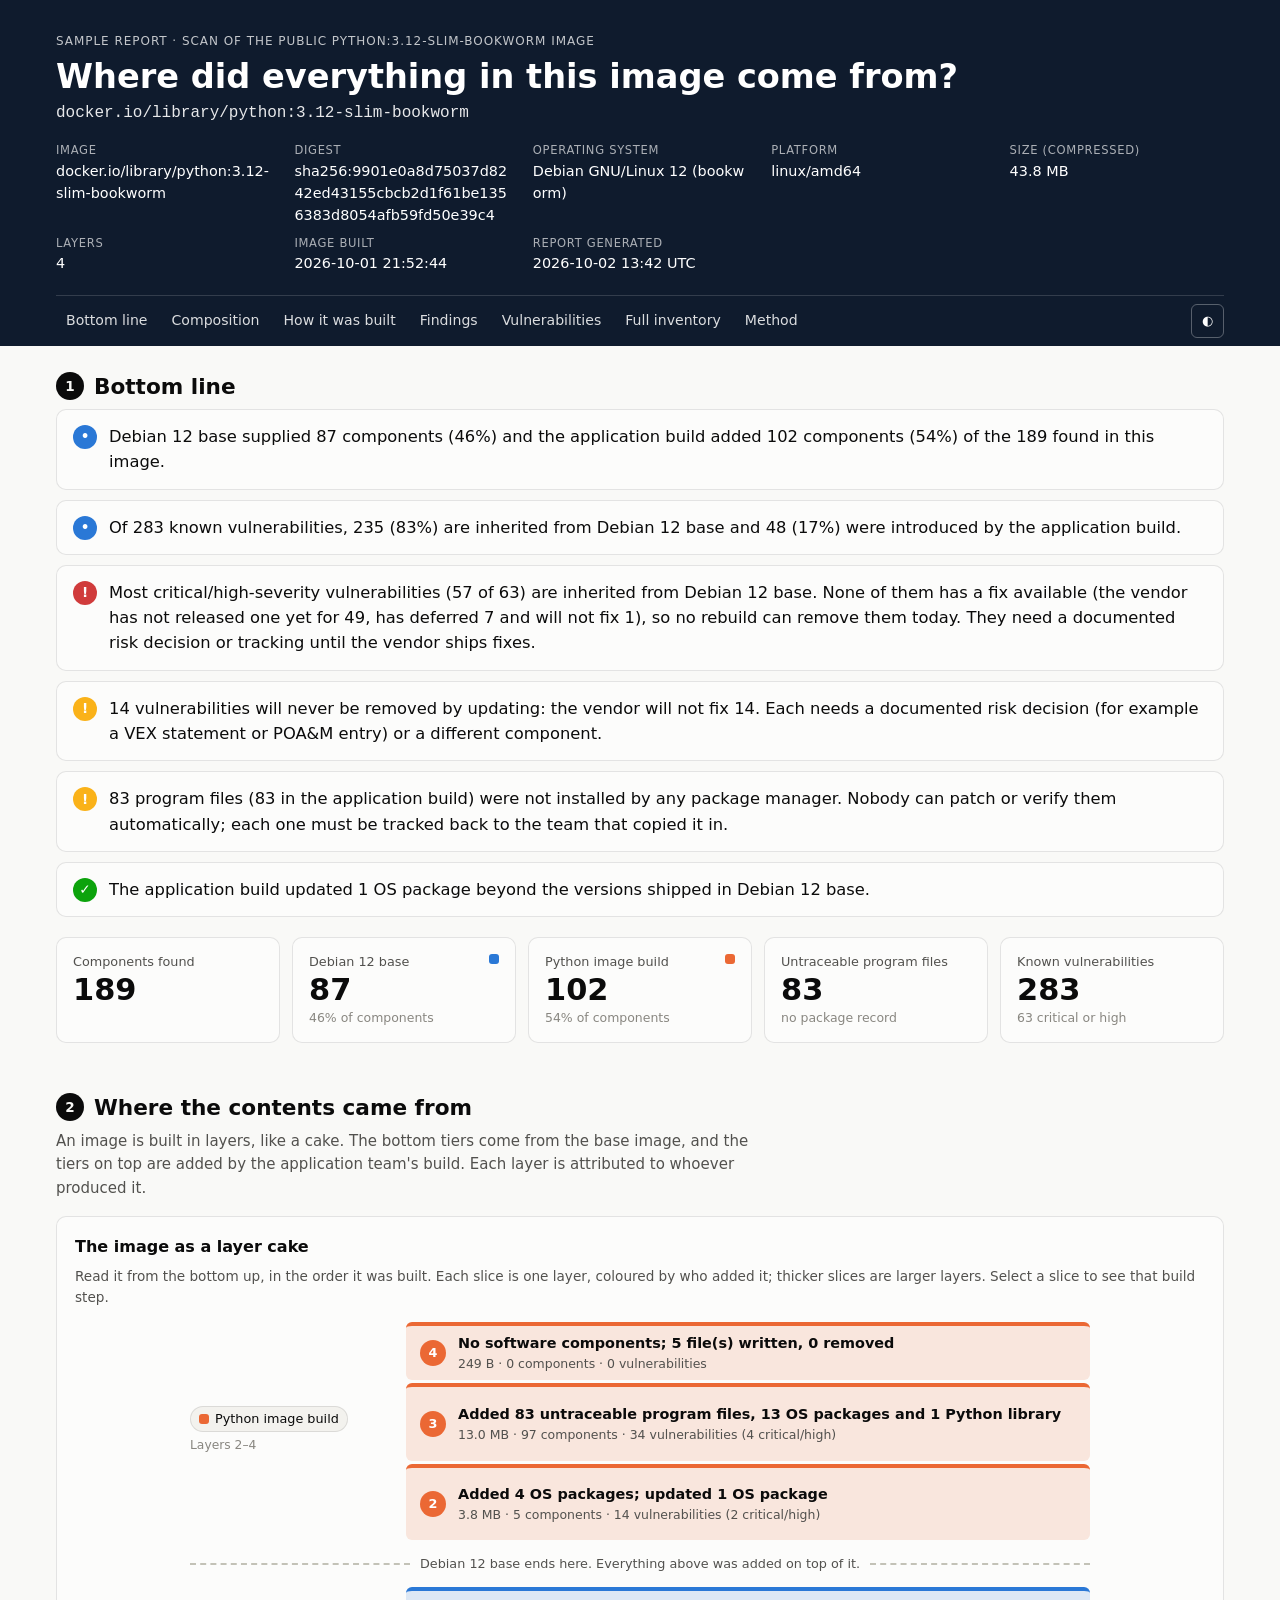
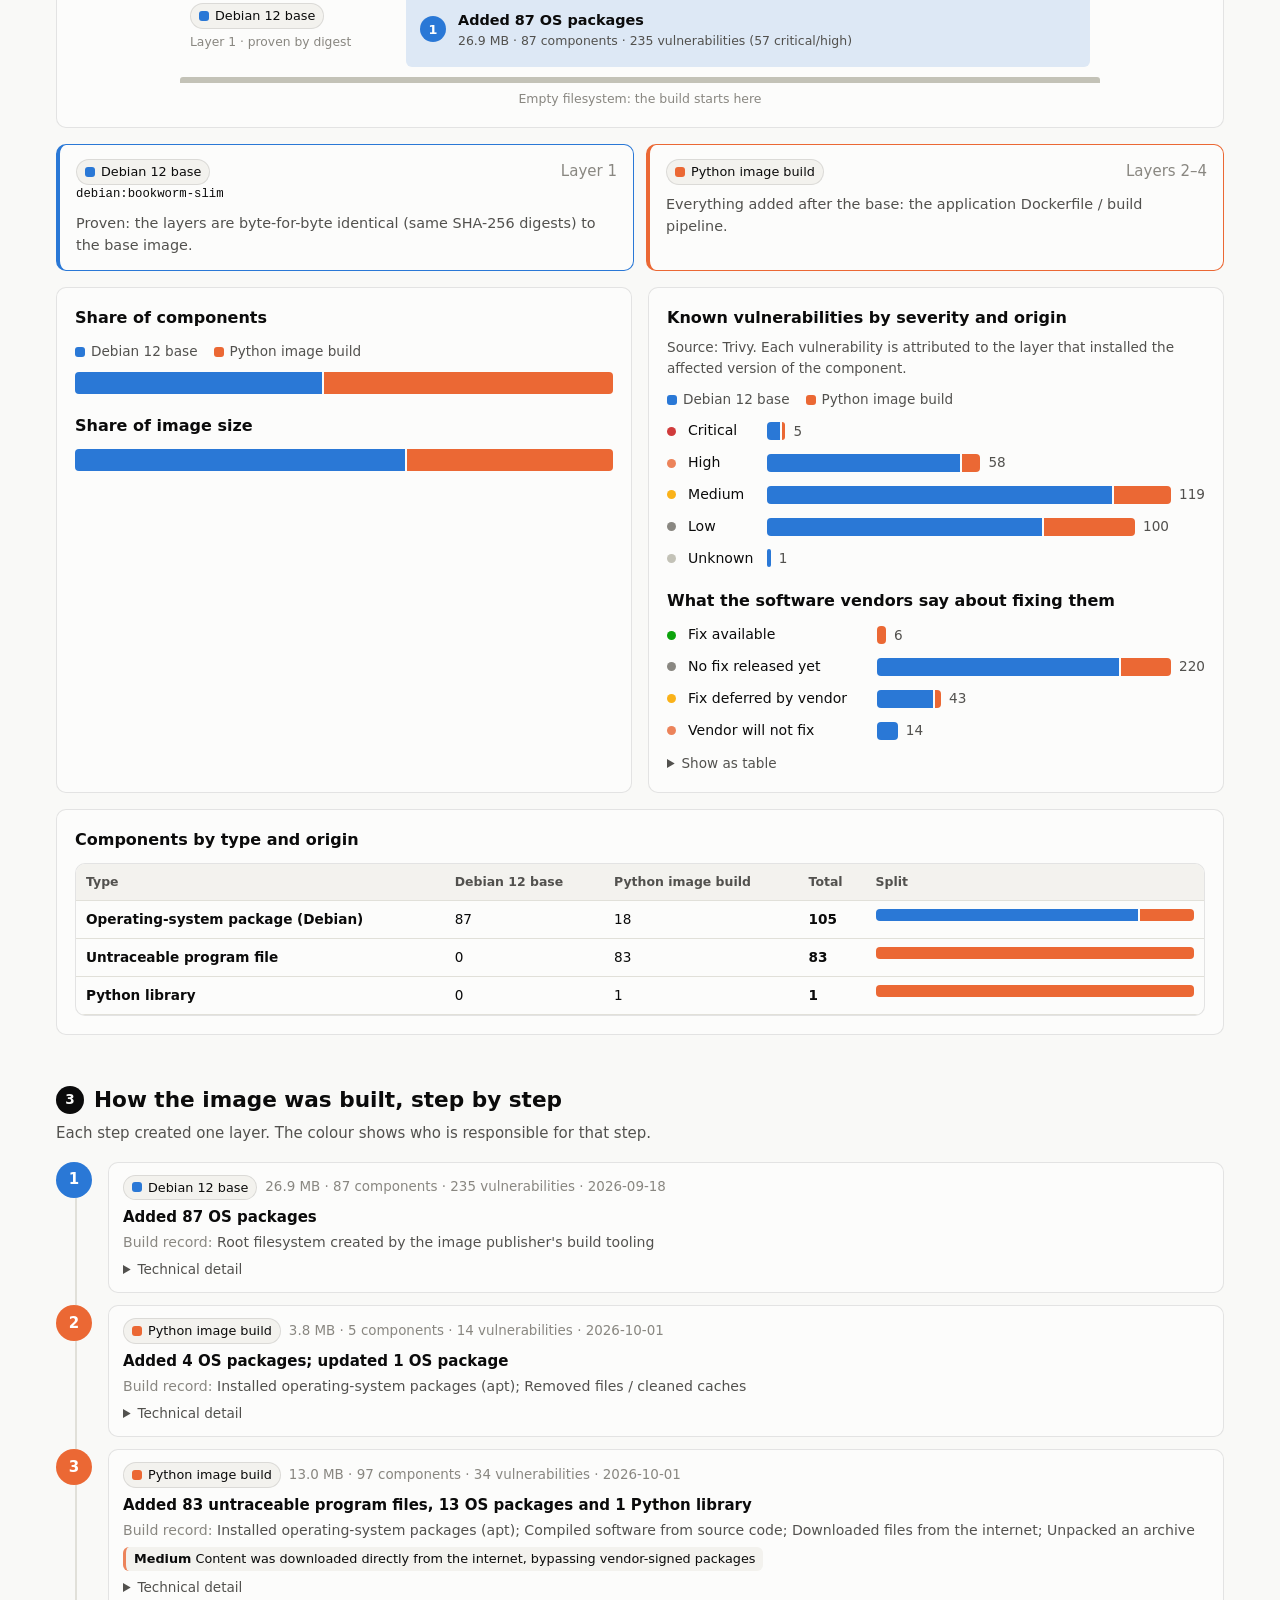
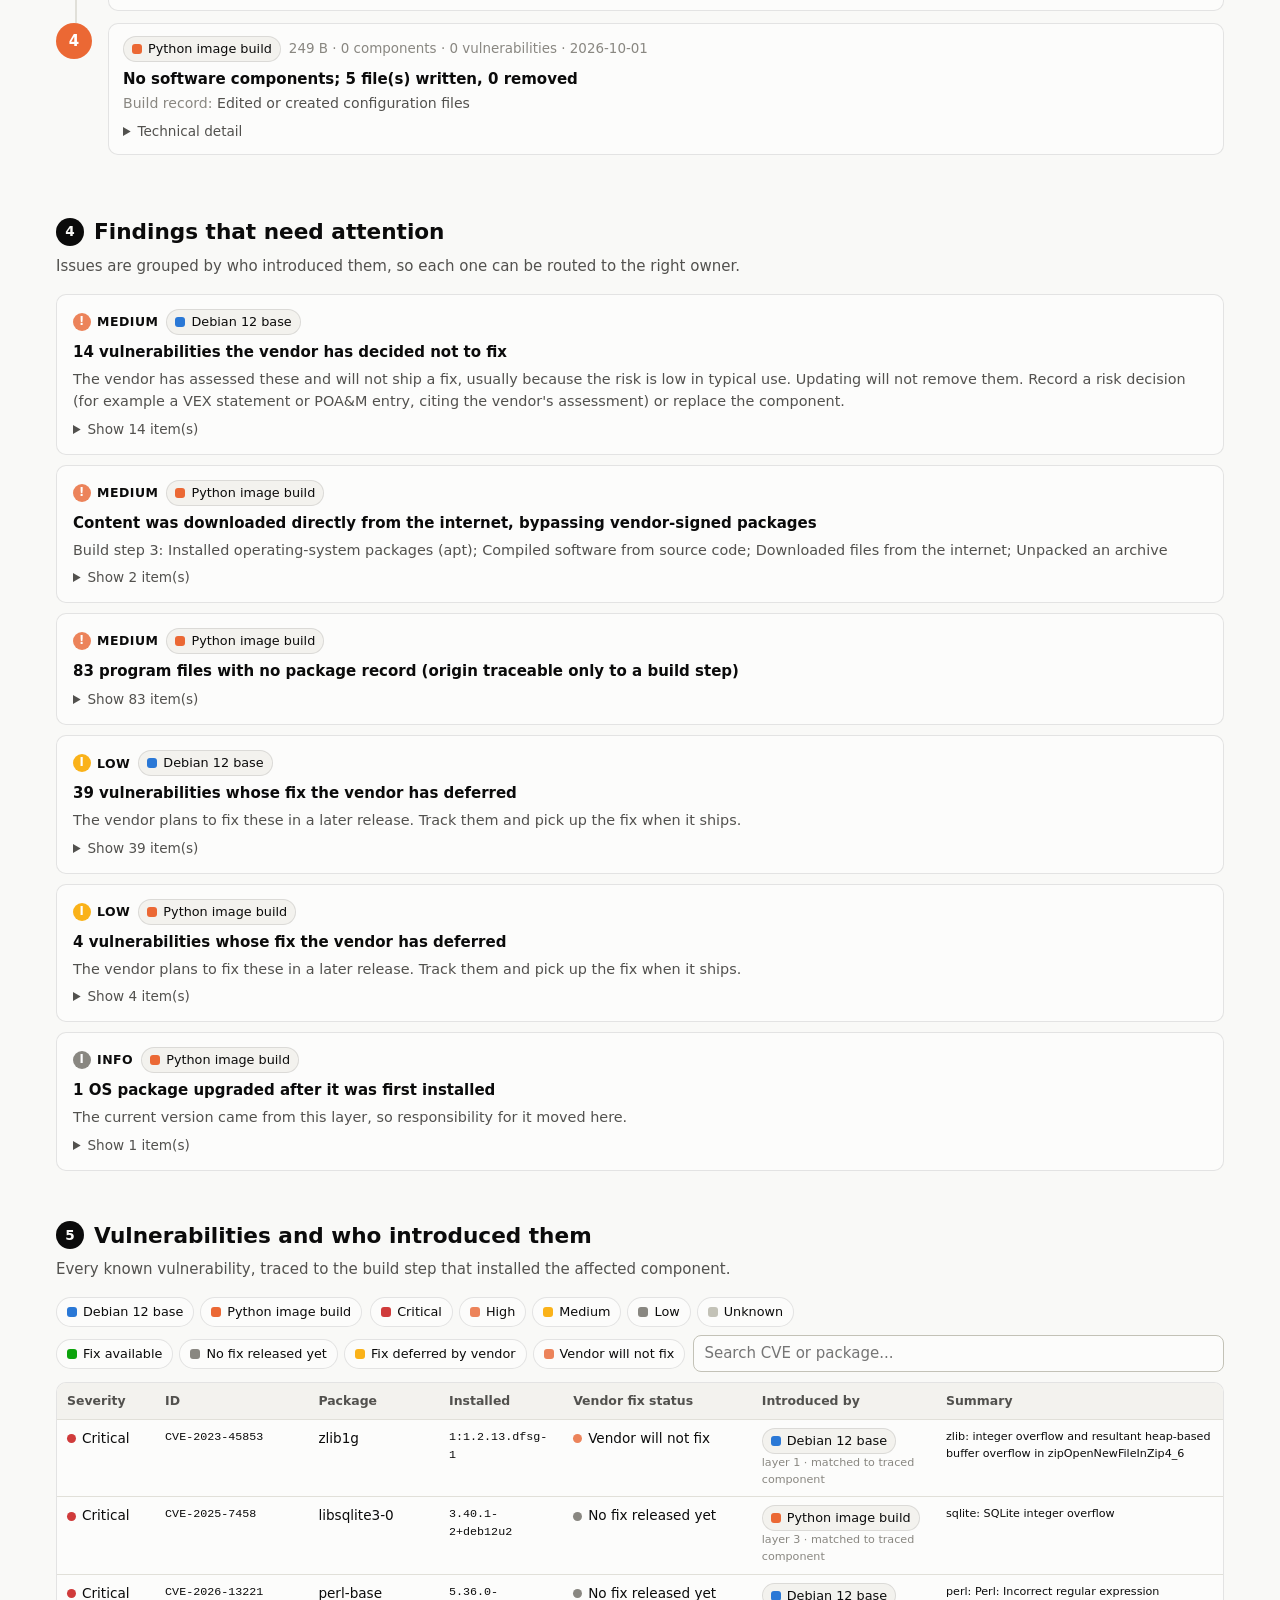
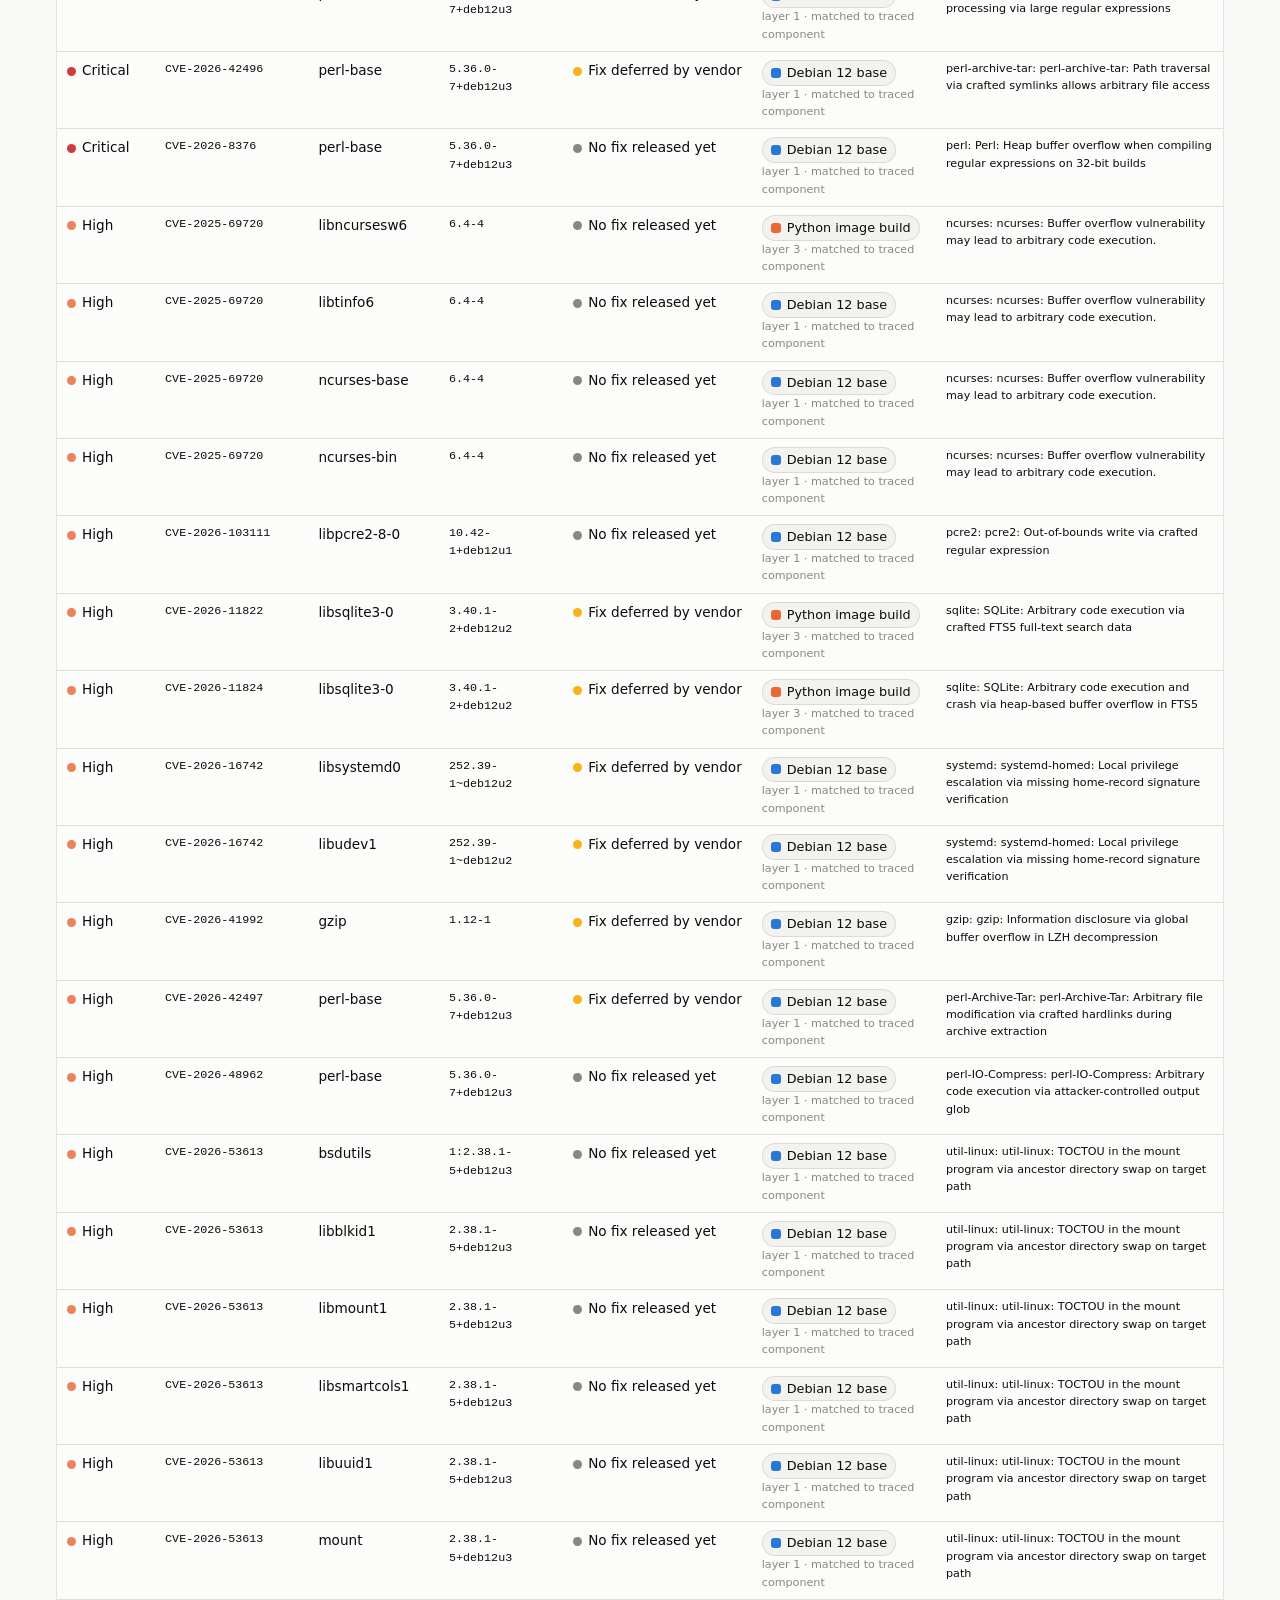
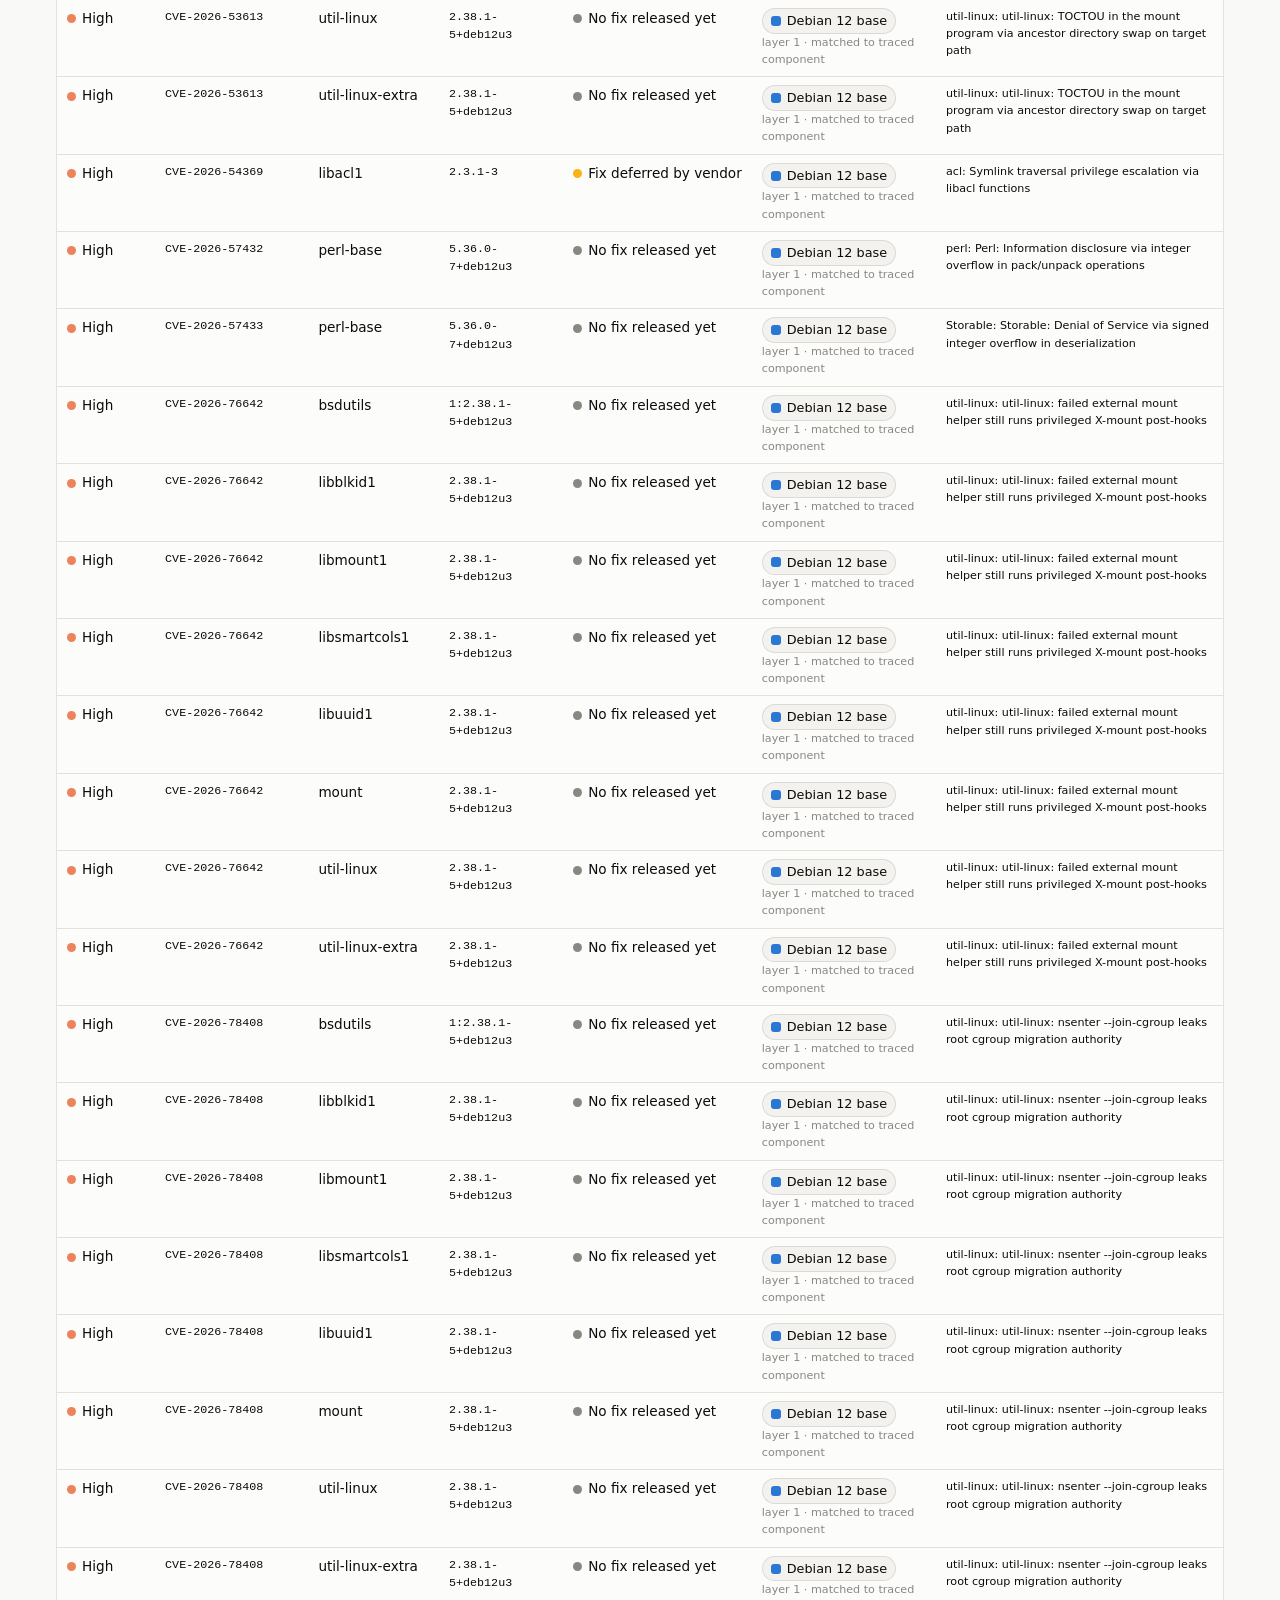
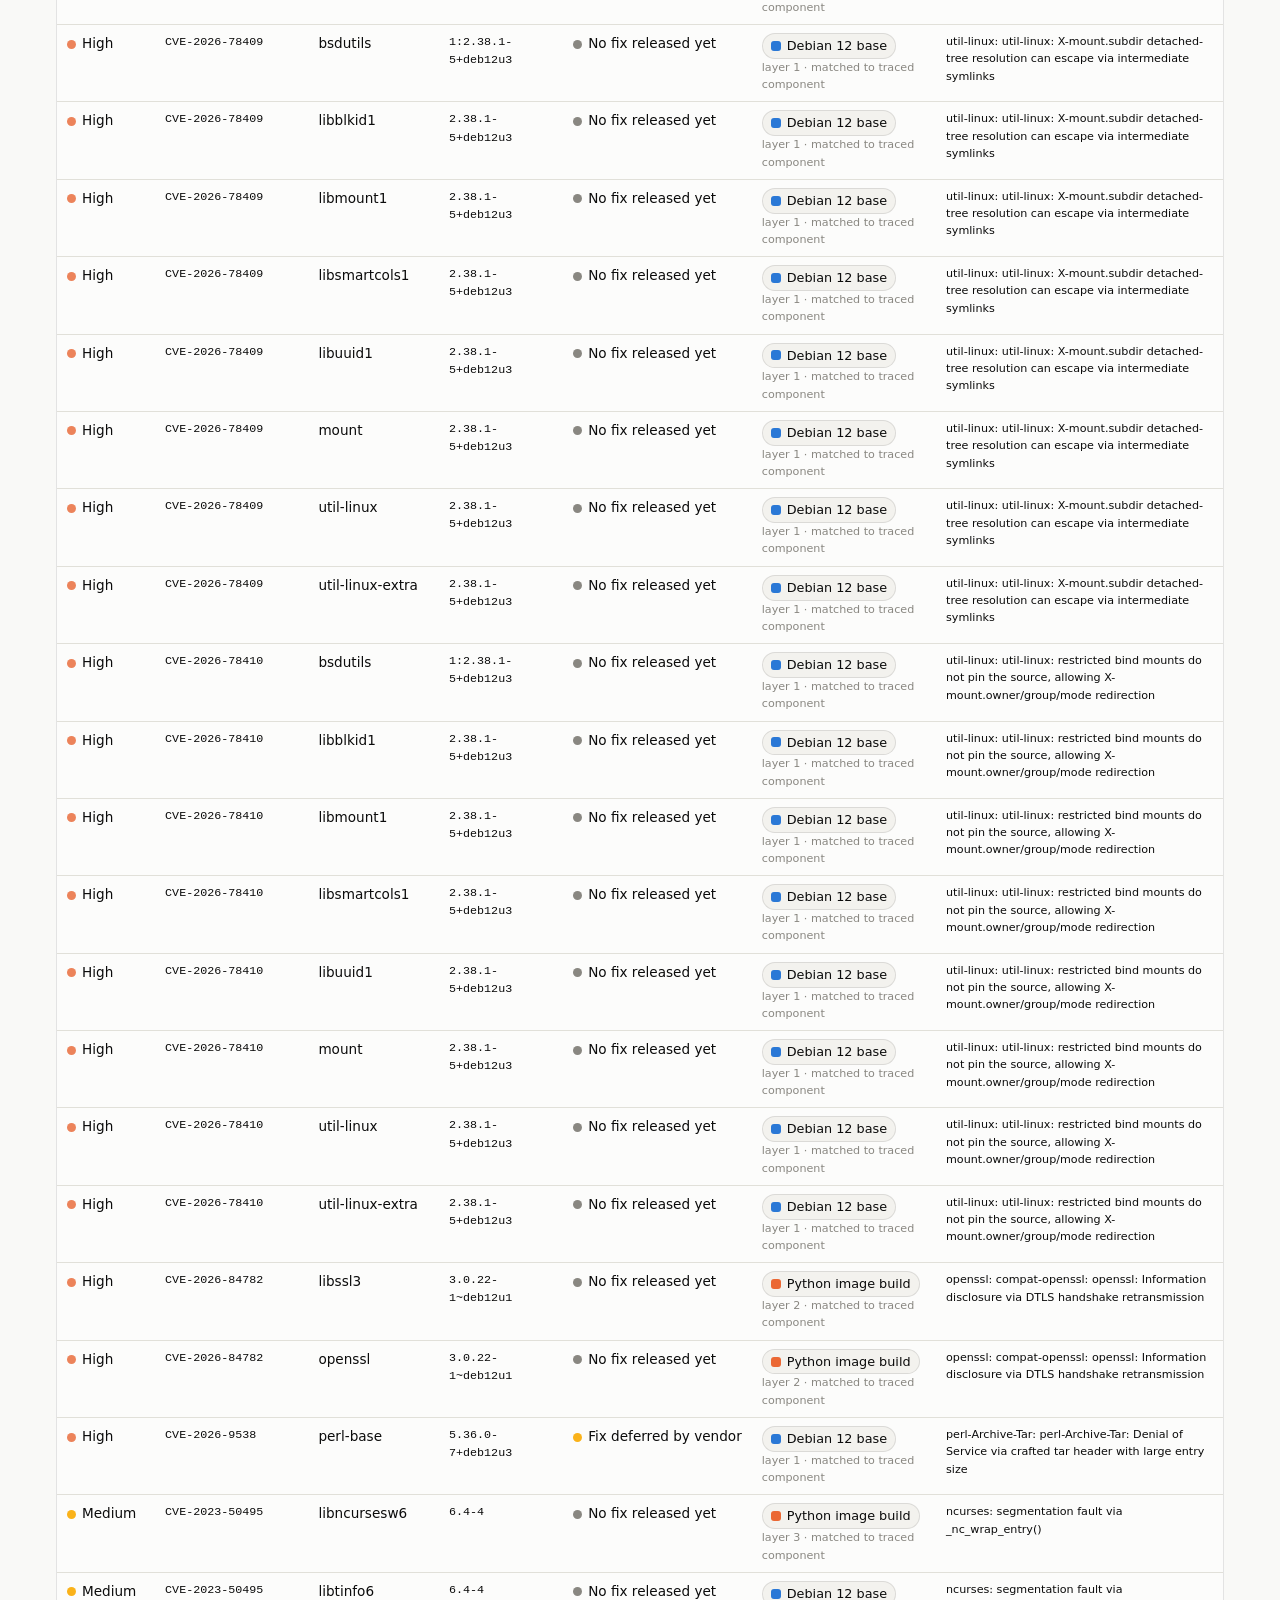
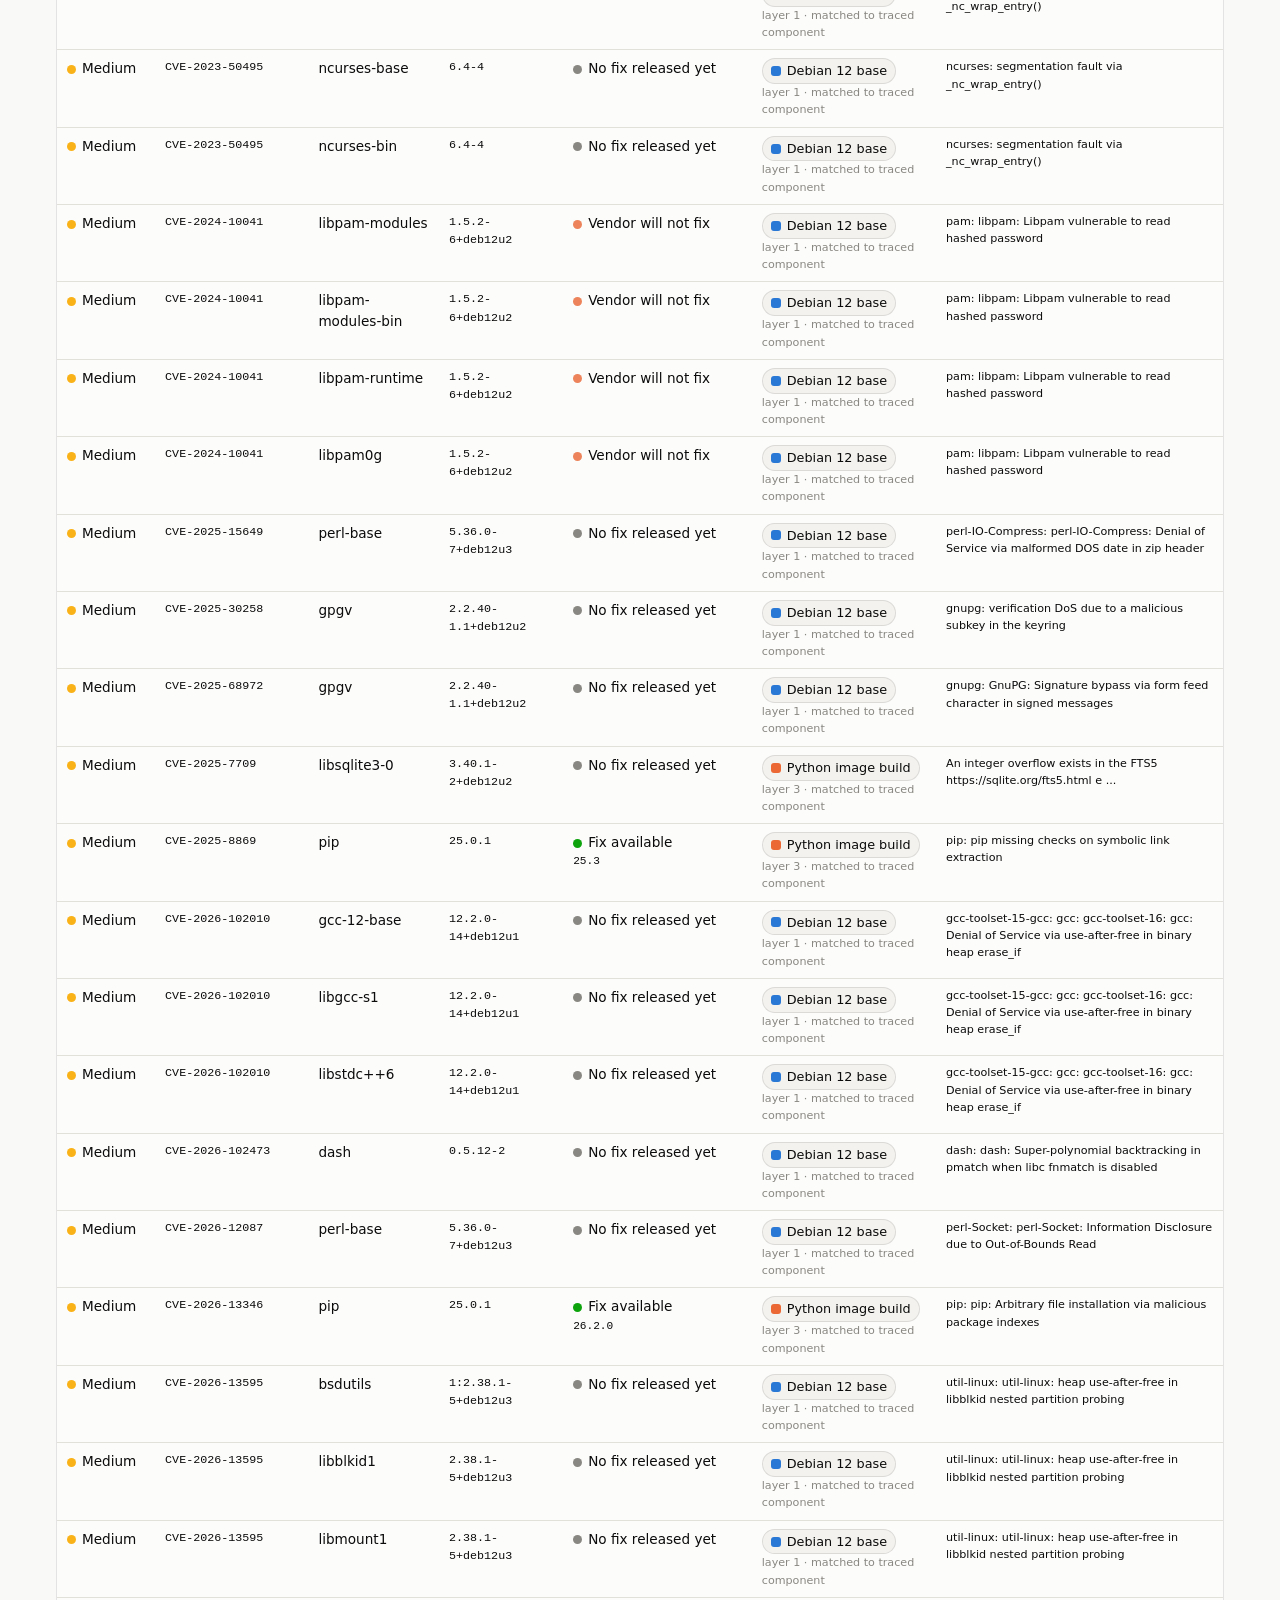
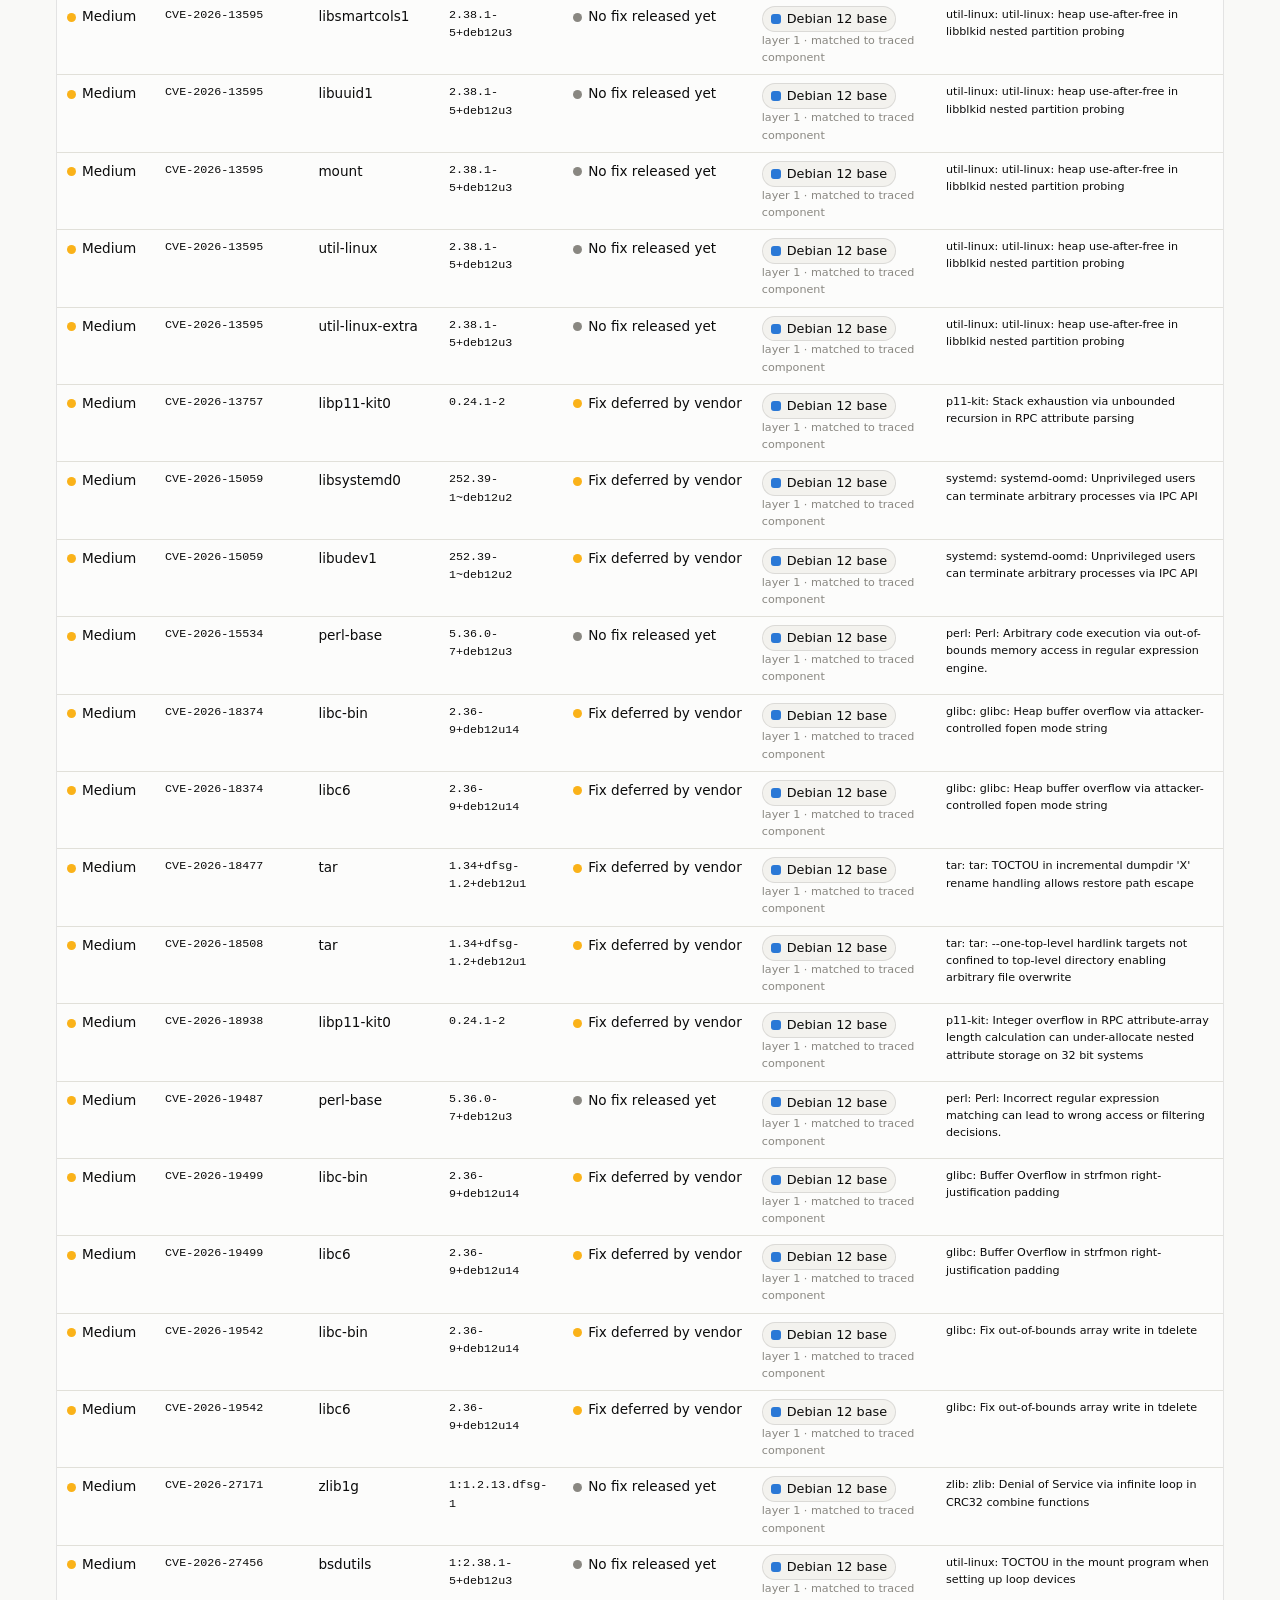
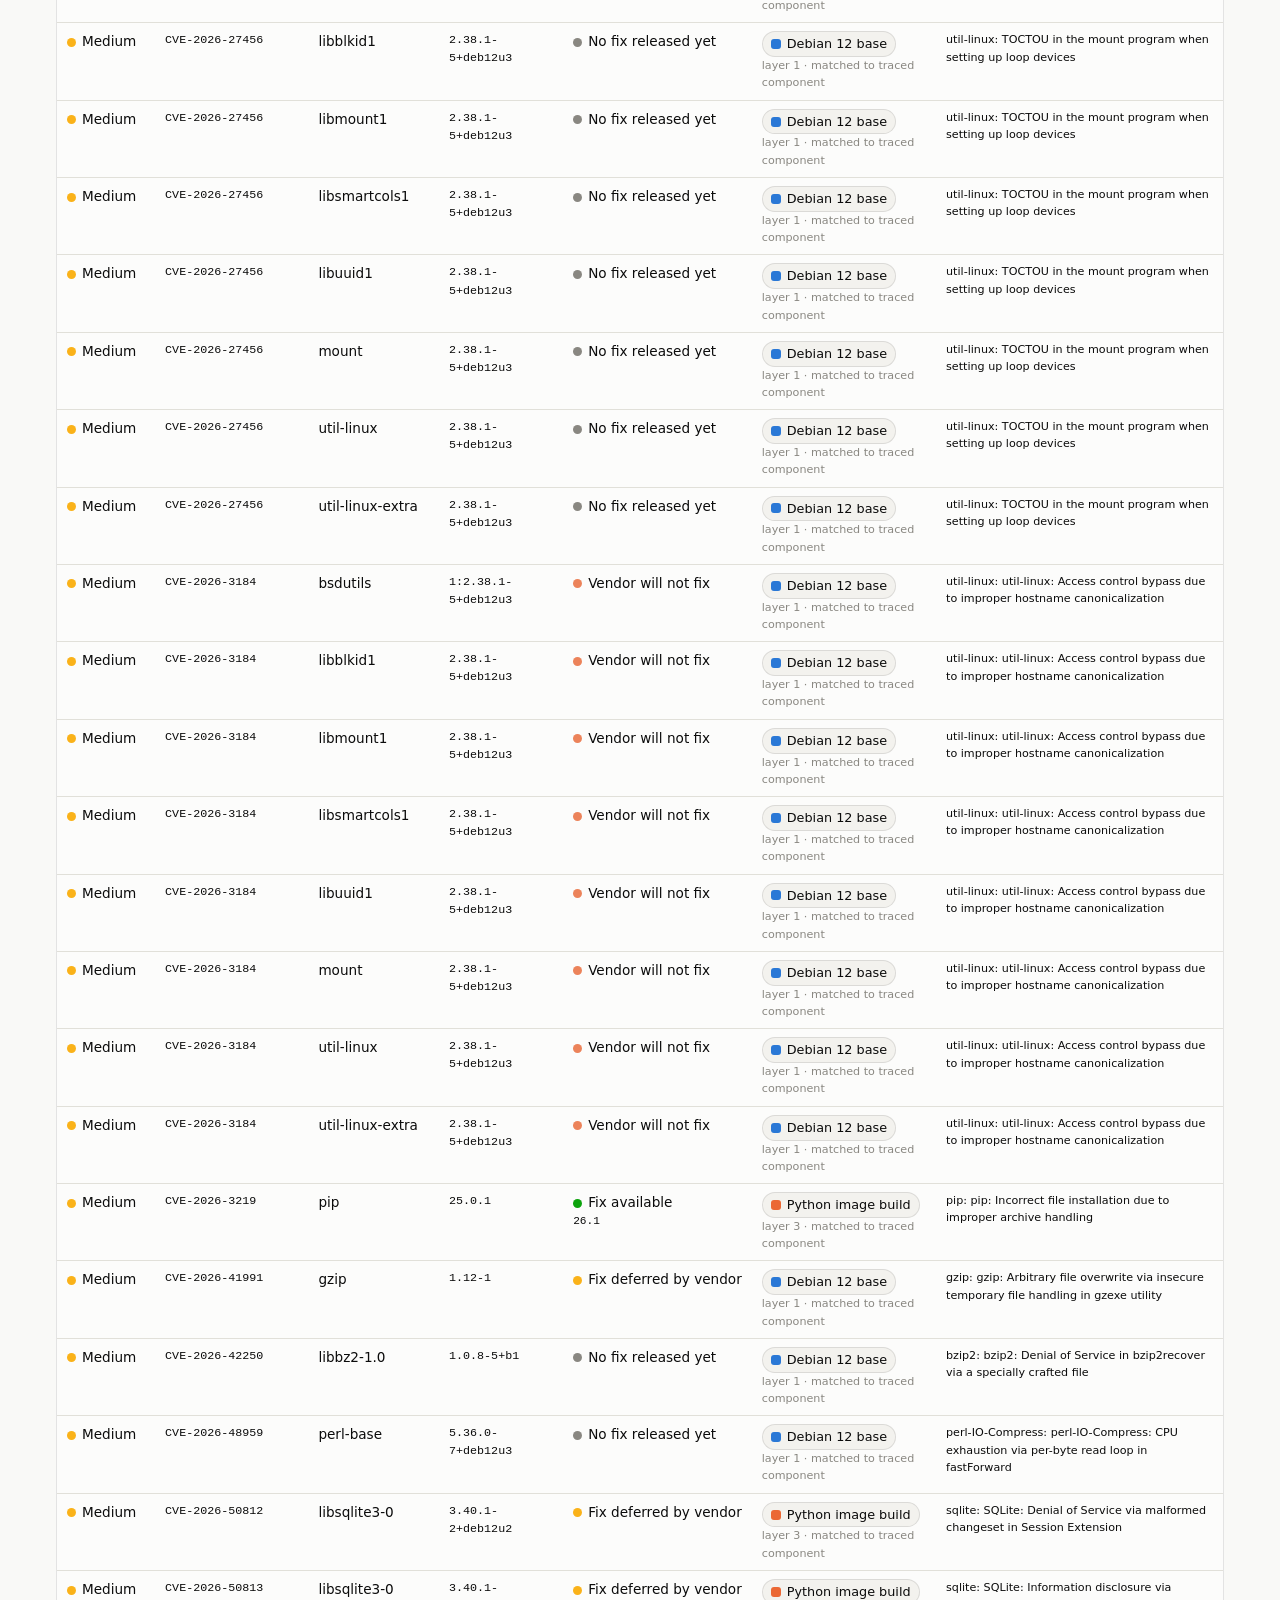
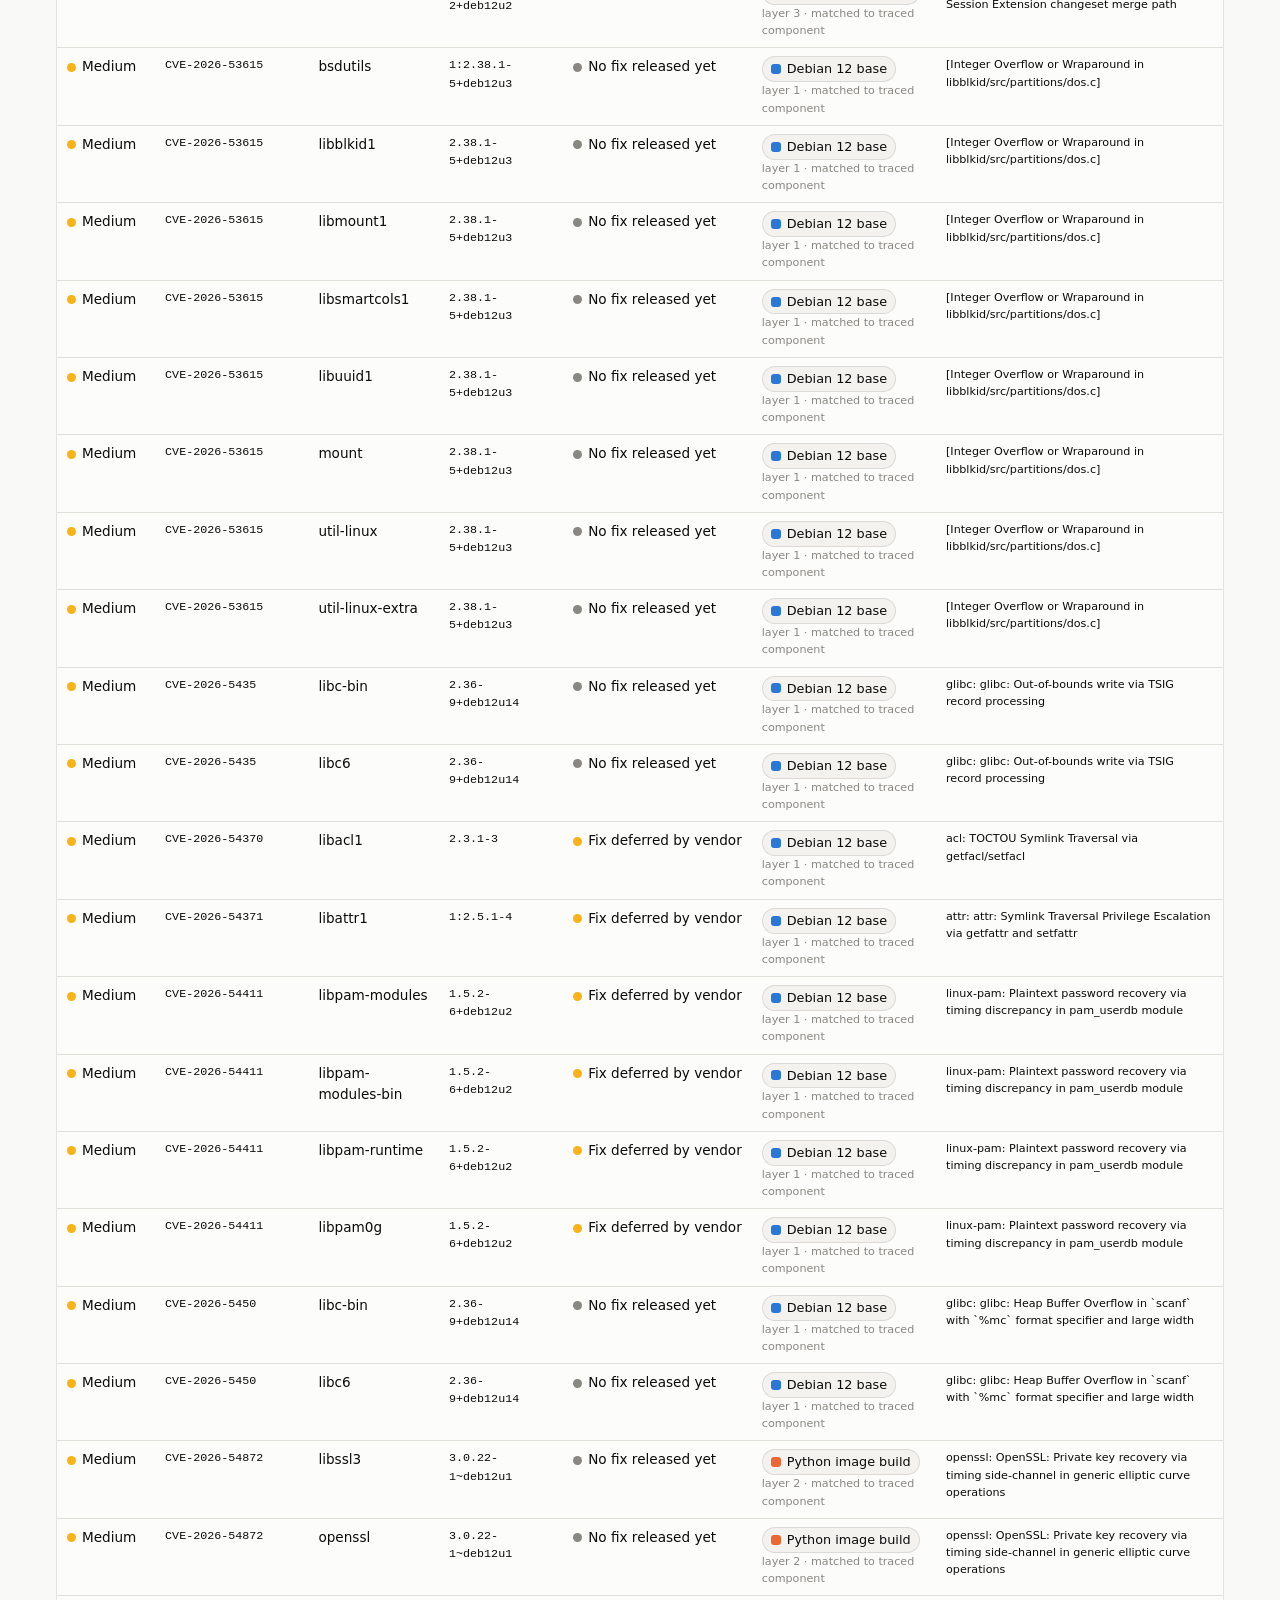
==== commit a8bcd6a2: "release: prepare v0.2.0 - Version 0.2.0 in pyproject.toml and the package - CHANGELOG: cut the 0.2.0" ====
--- a/docs/index.html
+++ b/docs/index.html
@@ -129,7 +129,7 @@
     <div class="eyebrow">Sample report · scan of the public python:3.12-slim-bookworm image</div>
     <h1>Where did everything in this image come from?</h1>
     <div class="imgname mono">docker.io/library/python:3.12-slim-bookworm</div>
-    <dl class="meta"><div><dt>Image</dt><dd>docker.io/library/python:3.12-slim-bookworm</dd></div><div><dt>Digest</dt><dd>sha256:9901e0a8d75037d8242ed43155cbcb2d1f61be1356383d8054afb59fd50e39c4</dd></div><div><dt>Operating system</dt><dd>Debian GNU/Linux 12 (bookworm)</dd></div><div><dt>Platform</dt><dd>linux/amd64</dd></div><div><dt>Size (compressed)</dt><dd>43.8 MB</dd></div><div><dt>Layers</dt><dd>4</dd></div><div><dt>Image built</dt><dd>2026-10-01 21:52:44</dd></div><div><dt>Report generated</dt><dd>2026-10-02 01:22 UTC</dd></div></dl>
+    <dl class="meta"><div><dt>Image</dt><dd>docker.io/library/python:3.12-slim-bookworm</dd></div><div><dt>Digest</dt><dd>sha256:9901e0a8d75037d8242ed43155cbcb2d1f61be1356383d8054afb59fd50e39c4</dd></div><div><dt>Operating system</dt><dd>Debian GNU/Linux 12 (bookworm)</dd></div><div><dt>Platform</dt><dd>linux/amd64</dd></div><div><dt>Size (compressed)</dt><dd>43.8 MB</dd></div><div><dt>Layers</dt><dd>4</dd></div><div><dt>Image built</dt><dd>2026-10-01 21:52:44</dd></div><div><dt>Report generated</dt><dd>2026-10-02 13:42 UTC</dd></div></dl>
     <nav class="toc"><a href="#bottom-line">Bottom line</a><a href="#composition">Composition</a>
     <a href="#build">How it was built</a><a href="#findings">Findings</a><a href="#vulns">Vulnerabilities</a>
     <a href="#inventory">Full inventory</a><a href="#method">Method</a>
@@ -138,14 +138,14 @@
 </header>
 <main class="wrap">
 <section id="bottom-line"><h2><span class="num-h">1</span>Bottom line</h2>
-  <ul class="takeaways"><li class="tk"><span class="tk-ic" style="background:var(--series-1)" aria-label="Fact">•</span><span>Debian 12 base supplied 87 components (46%) and the application build added 102 components (54%) of the 189 found in this image.</span></li><li class="tk"><span class="tk-ic" style="background:var(--series-1)" aria-label="Fact">•</span><span>Of 280 known vulnerabilities, 232 (83%) are inherited from Debian 12 base and 48 (17%) were introduced by the application build.</span></li><li class="tk"><span class="tk-ic" style="background:var(--st-critical)" aria-label="Attention">!</span><span>Most critical/high-severity vulnerabilities (57 of 63) are inherited from Debian 12 base. None of them has a fix available (the vendor has not released one yet for 49, has deferred 7 and will not fix 1), so no rebuild can remove them today. They need a documented risk decision or tracking until the vendor ships fixes.</span></li><li class="tk"><span class="tk-ic" style="background:var(--st-warning)" aria-label="Caution">!</span><span>14 vulnerabilities will never be removed by updating: the vendor will not fix 14. Each needs a documented risk decision (for example a VEX statement or POA&amp;M entry) or a different component.</span></li><li class="tk"><span class="tk-ic" style="background:var(--st-warning)" aria-label="Caution">!</span><span>83 program files (83 in the application build) were not installed by any package manager. Nobody can patch or verify them automatically; each one must be tracked back to the team that copied it in.</span></li><li class="tk"><span class="tk-ic" style="background:var(--st-good)" aria-label="Good">✓</span><span>The application build updated 1 OS package beyond the versions shipped in Debian 12 base.</span></li></ul>
-  <div class="tiles"><div class="tile"><div class="tile-label">Components found</div><div class="tile-val">189</div><div class="tile-sub"></div></div><div class="tile"><span class=sw style=background:var(--series-1)></span><div class="tile-label">Debian 12 base</div><div class="tile-val">87</div><div class="tile-sub">46% of components</div></div><div class="tile"><span class=sw style=background:var(--series-2)></span><div class="tile-label">Python image build</div><div class="tile-val">102</div><div class="tile-sub">54% of components</div></div><div class="tile"><div class="tile-label">Untraceable program files</div><div class="tile-val">83</div><div class="tile-sub">no package record</div></div><div class="tile"><div class="tile-label">Known vulnerabilities</div><div class="tile-val">280</div><div class="tile-sub">63 critical or high</div></div></div>
+  <ul class="takeaways"><li class="tk"><span class="tk-ic" style="background:var(--series-1)" aria-label="Fact">•</span><span>Debian 12 base supplied 87 components (46%) and the application build added 102 components (54%) of the 189 found in this image.</span></li><li class="tk"><span class="tk-ic" style="background:var(--series-1)" aria-label="Fact">•</span><span>Of 283 known vulnerabilities, 235 (83%) are inherited from Debian 12 base and 48 (17%) were introduced by the application build.</span></li><li class="tk"><span class="tk-ic" style="background:var(--st-critical)" aria-label="Attention">!</span><span>Most critical/high-severity vulnerabilities (57 of 63) are inherited from Debian 12 base. None of them has a fix available (the vendor has not released one yet for 49, has deferred 7 and will not fix 1), so no rebuild can remove them today. They need a documented risk decision or tracking until the vendor ships fixes.</span></li><li class="tk"><span class="tk-ic" style="background:var(--st-warning)" aria-label="Caution">!</span><span>14 vulnerabilities will never be removed by updating: the vendor will not fix 14. Each needs a documented risk decision (for example a VEX statement or POA&amp;M entry) or a different component.</span></li><li class="tk"><span class="tk-ic" style="background:var(--st-warning)" aria-label="Caution">!</span><span>83 program files (83 in the application build) were not installed by any package manager. Nobody can patch or verify them automatically; each one must be tracked back to the team that copied it in.</span></li><li class="tk"><span class="tk-ic" style="background:var(--st-good)" aria-label="Good">✓</span><span>The application build updated 1 OS package beyond the versions shipped in Debian 12 base.</span></li></ul>
+  <div class="tiles"><div class="tile"><div class="tile-label">Components found</div><div class="tile-val">189</div><div class="tile-sub"></div></div><div class="tile"><span class=sw style=background:var(--series-1)></span><div class="tile-label">Debian 12 base</div><div class="tile-val">87</div><div class="tile-sub">46% of components</div></div><div class="tile"><span class=sw style=background:var(--series-2)></span><div class="tile-label">Python image build</div><div class="tile-val">102</div><div class="tile-sub">54% of components</div></div><div class="tile"><div class="tile-label">Untraceable program files</div><div class="tile-val">83</div><div class="tile-sub">no package record</div></div><div class="tile"><div class="tile-label">Known vulnerabilities</div><div class="tile-val">283</div><div class="tile-sub">63 critical or high</div></div></div>
 </section>
 
 <section id="composition"><h2><span class="num-h">2</span>Where the contents came from</h2>
   <p class="lead">An image is built in layers, like a cake. The bottom tiers come from the base image, and the tiers on
   top are added by the application team's build. Each layer is attributed to whoever produced it.</p>
-  <div class="card"><h3>The image as a layer cake</h3><p class="sub">Read it from the bottom up, in the order it was built. Each slice is one layer, coloured by who added it; thicker slices are larger layers. Select a slice to see that build step.</p><div class="cake"><div class="tier"><div class="tier-label"><span class="badge"><span class="sw" style="background:var(--series-2)"></span>Python image build</span><span class="small muted">Layers 2–4</span></div><div class="slices"><a class="slice" href="#step-4" style="--oc:var(--series-2);min-height:3.37rem" data-tip="Step 4: Edited or created configuration files" aria-label="Layer 4, Python image build: No software components; 5 file(s) written, 0 removed. 249 B, 0 components, 0 vulnerabilities"><span class="slice-n">4</span><span class="slice-body"><span class="slice-sum">No software components; 5 file(s) written, 0 removed</span><span class="slice-meta">249 B · 0 components · 0 vulnerabilities</span></span></a><a class="slice" href="#step-3" style="--oc:var(--series-2);min-height:4.90rem" data-tip="Step 3: Installed operating-system packages (apt); Compiled software from source code; Downloaded files from the internet; Unpacked an archive" aria-label="Layer 3, Python image build: Added 83 untraceable program files, 13 OS packages and 1 Python library. 13.0 MB, 97 components, 34 vulnerabilities (4 critical/high)"><span class="slice-n">3</span><span class="slice-body"><span class="slice-sum">Added 83 untraceable program files, 13 OS packages and 1 Python library</span><span class="slice-meta">13.0 MB · 97 components · 34 vulnerabilities (4 critical/high)</span></span></a><a class="slice" href="#step-2" style="--oc:var(--series-2);min-height:4.73rem" data-tip="Step 2: Installed operating-system packages (apt); Removed files / cleaned caches" aria-label="Layer 2, Python image build: Added 4 OS packages; updated 1 OS package. 3.8 MB, 5 components, 14 vulnerabilities (2 critical/high)"><span class="slice-n">2</span><span class="slice-body"><span class="slice-sum">Added 4 OS packages; updated 1 OS package</span><span class="slice-meta">3.8 MB · 5 components · 14 vulnerabilities (2 critical/high)</span></span></a></div></div><div class="seam"><span>Debian 12 base ends here. Everything above was added on top of it.</span></div><div class="tier"><div class="tier-label"><span class="badge"><span class="sw" style="background:var(--series-1)"></span>Debian 12 base</span><span class="small muted">Layer 1 · proven by digest</span></div><div class="slices"><a class="slice" href="#step-1" style="--oc:var(--series-1);min-height:5.00rem" data-tip="Step 1: Root filesystem created by the image publisher&#x27;s build tooling" aria-label="Layer 1, Debian 12 base: Added 87 OS packages. 26.9 MB, 87 components, 232 vulnerabilities (57 critical/high)"><span class="slice-n">1</span><span class="slice-body"><span class="slice-sum">Added 87 OS packages</span><span class="slice-meta">26.9 MB · 87 components · 232 vulnerabilities (57 critical/high)</span></span></a></div></div><div class="stand"><span>Empty filesystem: the build starts here</span></div></div></div>
+  <div class="card"><h3>The image as a layer cake</h3><p class="sub">Read it from the bottom up, in the order it was built. Each slice is one layer, coloured by who added it; thicker slices are larger layers. Select a slice to see that build step.</p><div class="cake"><div class="tier"><div class="tier-label"><span class="badge"><span class="sw" style="background:var(--series-2)"></span>Python image build</span><span class="small muted">Layers 2–4</span></div><div class="slices"><a class="slice" href="#step-4" style="--oc:var(--series-2);min-height:3.37rem" data-tip="Step 4: Edited or created configuration files" aria-label="Layer 4, Python image build: No software components; 5 file(s) written, 0 removed. 249 B, 0 components, 0 vulnerabilities"><span class="slice-n">4</span><span class="slice-body"><span class="slice-sum">No software components; 5 file(s) written, 0 removed</span><span class="slice-meta">249 B · 0 components · 0 vulnerabilities</span></span></a><a class="slice" href="#step-3" style="--oc:var(--series-2);min-height:4.90rem" data-tip="Step 3: Installed operating-system packages (apt); Compiled software from source code; Downloaded files from the internet; Unpacked an archive" aria-label="Layer 3, Python image build: Added 83 untraceable program files, 13 OS packages and 1 Python library. 13.0 MB, 97 components, 34 vulnerabilities (4 critical/high)"><span class="slice-n">3</span><span class="slice-body"><span class="slice-sum">Added 83 untraceable program files, 13 OS packages and 1 Python library</span><span class="slice-meta">13.0 MB · 97 components · 34 vulnerabilities (4 critical/high)</span></span></a><a class="slice" href="#step-2" style="--oc:var(--series-2);min-height:4.73rem" data-tip="Step 2: Installed operating-system packages (apt); Removed files / cleaned caches" aria-label="Layer 2, Python image build: Added 4 OS packages; updated 1 OS package. 3.8 MB, 5 components, 14 vulnerabilities (2 critical/high)"><span class="slice-n">2</span><span class="slice-body"><span class="slice-sum">Added 4 OS packages; updated 1 OS package</span><span class="slice-meta">3.8 MB · 5 components · 14 vulnerabilities (2 critical/high)</span></span></a></div></div><div class="seam"><span>Debian 12 base ends here. Everything above was added on top of it.</span></div><div class="tier"><div class="tier-label"><span class="badge"><span class="sw" style="background:var(--series-1)"></span>Debian 12 base</span><span class="small muted">Layer 1 · proven by digest</span></div><div class="slices"><a class="slice" href="#step-1" style="--oc:var(--series-1);min-height:5.00rem" data-tip="Step 1: Root filesystem created by the image publisher&#x27;s build tooling" aria-label="Layer 1, Debian 12 base: Added 87 OS packages. 26.9 MB, 87 components, 235 vulnerabilities (57 critical/high)"><span class="slice-n">1</span><span class="slice-body"><span class="slice-sum">Added 87 OS packages</span><span class="slice-meta">26.9 MB · 87 components · 235 vulnerabilities (57 critical/high)</span></span></a></div></div><div class="stand"><span>Empty filesystem: the build starts here</span></div></div></div>
   <div class="ocards"><div class="ocard" style="border-color:var(--series-1)"><div class="ocard-h"><span class="badge"><span class="sw" style="background:var(--series-1)"></span>Debian 12 base</span><span class="muted">Layer 1</span></div><div class="mono small">debian:bookworm-slim</div><p>Proven: the layers are byte-for-byte identical (same SHA-256 digests) to the base image.</p></div><div class="ocard" style="border-color:var(--series-2)"><div class="ocard-h"><span class="badge"><span class="sw" style="background:var(--series-2)"></span>Python image build</span><span class="muted">Layers 2–4</span></div><p>Everything added after the base: the application Dockerfile / build pipeline.</p></div></div>
   <div class="grid2">
   <div class="card"><h3>Share of components</h3><div class="legend"><span class="lg"><span class="sw" style="background:var(--series-1)"></span>Debian 12 base</span><span class="lg"><span class="sw" style="background:var(--series-2)"></span>Python image build</span></div><div class="bar" role="img"><div class="seg" style="flex:87 1 0;background:var(--series-1)" data-tip="Debian 12 base: 87 components (46%)" aria-label="Debian 12 base: 87 components (46%)"></div><div class="seg" style="flex:102 1 0;background:var(--series-2)" data-tip="Python image build: 102 components (54%)" aria-label="Python image build: 102 components (54%)"></div></div>
@@ -156,13 +156,13 @@
   <p class="sub">Source: Trivy. Each vulnerability is attributed to the layer that
   installed the affected version of the component.</p>
   <div class="legend"><span class="lg"><span class="sw" style="background:var(--series-1)"></span>Debian 12 base</span><span class="lg"><span class="sw" style="background:var(--series-2)"></span>Python image build</span></div>
-  <div class="vchart"><div class="vrow" style="grid-template-columns:90px 1fr"><div class="vlab"><span class="sevdot" style="background:var(--st-critical)"></span>Critical</div><div class="vtrack"><div class="bar" style="width:4.310344827586207%"><div class="seg" style="flex:4 1 0;background:var(--series-1)" data-tip="Debian 12 base: 4 (critical)"></div><div class="seg" style="flex:1 1 0;background:var(--series-2)" data-tip="Python image build: 1 (critical)"></div></div><span class="vnum">5</span></div></div><div class="vrow" style="grid-template-columns:90px 1fr"><div class="vlab"><span class="sevdot" style="background:var(--st-serious)"></span>High</div><div class="vtrack"><div class="bar" style="width:50.0%"><div class="seg" style="flex:53 1 0;background:var(--series-1)" data-tip="Debian 12 base: 53 (high)"></div><div class="seg" style="flex:5 1 0;background:var(--series-2)" data-tip="Python image build: 5 (high)"></div></div><span class="vnum">58</span></div></div><div class="vrow" style="grid-template-columns:90px 1fr"><div class="vlab"><span class="sevdot" style="background:var(--st-warning)"></span>Medium</div><div class="vtrack"><div class="bar" style="width:100.0%"><div class="seg" style="flex:99 1 0;background:var(--series-1)" data-tip="Debian 12 base: 99 (medium)"></div><div class="seg" style="flex:17 1 0;background:var(--series-2)" data-tip="Python image build: 17 (medium)"></div></div><span class="vnum">116</span></div></div><div class="vrow" style="grid-template-columns:90px 1fr"><div class="vlab"><span class="sevdot" style="background:var(--muted)"></span>Low</div><div class="vtrack"><div class="bar" style="width:86.20689655172414%"><div class="seg" style="flex:75 1 0;background:var(--series-1)" data-tip="Debian 12 base: 75 (low)"></div><div class="seg" style="flex:25 1 0;background:var(--series-2)" data-tip="Python image build: 25 (low)"></div></div><span class="vnum">100</span></div></div><div class="vrow" style="grid-template-columns:90px 1fr"><div class="vlab"><span class="sevdot" style="background:var(--gridline-strong)"></span>Unknown</div><div class="vtrack"><div class="bar" style="width:0.8620689655172413%"><div class="seg" style="flex:1 1 0;background:var(--series-1)" data-tip="Debian 12 base: 1 (unknown)"></div></div><span class="vnum">1</span></div></div></div>
-  <h3 class="mt">What the software vendors say about fixing them</h3><div class="vchart"><div class="vrow" style="grid-template-columns:200px 1fr"><div class="vlab"><span class="sevdot" style="background:var(--st-good)"></span>Fix available</div><div class="vtrack"><div class="bar" style="width:2.7649769585253456%"><div class="seg" style="flex:6 1 0;background:var(--series-2)" data-tip="Python image build: 6 (fix available)"></div></div><span class="vnum">6</span></div></div><div class="vrow" style="grid-template-columns:200px 1fr"><div class="vlab"><span class="sevdot" style="background:var(--muted)"></span>No fix released yet</div><div class="vtrack"><div class="bar" style="width:100.0%"><div class="seg" style="flex:179 1 0;background:var(--series-1)" data-tip="Debian 12 base: 179 (no fix released yet)"></div><div class="seg" style="flex:38 1 0;background:var(--series-2)" data-tip="Python image build: 38 (no fix released yet)"></div></div><span class="vnum">217</span></div></div><div class="vrow" style="grid-template-columns:200px 1fr"><div class="vlab"><span class="sevdot" style="background:var(--st-warning)"></span>Fix deferred by vendor</div><div class="vtrack"><div class="bar" style="width:19.81566820276498%"><div class="seg" style="flex:39 1 0;background:var(--series-1)" data-tip="Debian 12 base: 39 (fix deferred by vendor)"></div><div class="seg" style="flex:4 1 0;background:var(--series-2)" data-tip="Python image build: 4 (fix deferred by vendor)"></div></div><span class="vnum">43</span></div></div><div class="vrow" style="grid-template-columns:200px 1fr"><div class="vlab"><span class="sevdot" style="background:var(--st-serious)"></span>Vendor will not fix</div><div class="vtrack"><div class="bar" style="width:6.451612903225806%"><div class="seg" style="flex:14 1 0;background:var(--series-1)" data-tip="Debian 12 base: 14 (vendor will not fix)"></div></div><span class="vnum">14</span></div></div></div>
+  <div class="vchart"><div class="vrow" style="grid-template-columns:90px 1fr"><div class="vlab"><span class="sevdot" style="background:var(--st-critical)"></span>Critical</div><div class="vtrack"><div class="bar" style="width:4.201680672268908%"><div class="seg" style="flex:4 1 0;background:var(--series-1)" data-tip="Debian 12 base: 4 (critical)"></div><div class="seg" style="flex:1 1 0;background:var(--series-2)" data-tip="Python image build: 1 (critical)"></div></div><span class="vnum">5</span></div></div><div class="vrow" style="grid-template-columns:90px 1fr"><div class="vlab"><span class="sevdot" style="background:var(--st-serious)"></span>High</div><div class="vtrack"><div class="bar" style="width:48.739495798319325%"><div class="seg" style="flex:53 1 0;background:var(--series-1)" data-tip="Debian 12 base: 53 (high)"></div><div class="seg" style="flex:5 1 0;background:var(--series-2)" data-tip="Python image build: 5 (high)"></div></div><span class="vnum">58</span></div></div><div class="vrow" style="grid-template-columns:90px 1fr"><div class="vlab"><span class="sevdot" style="background:var(--st-warning)"></span>Medium</div><div class="vtrack"><div class="bar" style="width:100.0%"><div class="seg" style="flex:102 1 0;background:var(--series-1)" data-tip="Debian 12 base: 102 (medium)"></div><div class="seg" style="flex:17 1 0;background:var(--series-2)" data-tip="Python image build: 17 (medium)"></div></div><span class="vnum">119</span></div></div><div class="vrow" style="grid-template-columns:90px 1fr"><div class="vlab"><span class="sevdot" style="background:var(--muted)"></span>Low</div><div class="vtrack"><div class="bar" style="width:84.03361344537815%"><div class="seg" style="flex:75 1 0;background:var(--series-1)" data-tip="Debian 12 base: 75 (low)"></div><div class="seg" style="flex:25 1 0;background:var(--series-2)" data-tip="Python image build: 25 (low)"></div></div><span class="vnum">100</span></div></div><div class="vrow" style="grid-template-columns:90px 1fr"><div class="vlab"><span class="sevdot" style="background:var(--gridline-strong)"></span>Unknown</div><div class="vtrack"><div class="bar" style="width:0.8403361344537815%"><div class="seg" style="flex:1 1 0;background:var(--series-1)" data-tip="Debian 12 base: 1 (unknown)"></div></div><span class="vnum">1</span></div></div></div>
+  <h3 class="mt">What the software vendors say about fixing them</h3><div class="vchart"><div class="vrow" style="grid-template-columns:200px 1fr"><div class="vlab"><span class="sevdot" style="background:var(--st-good)"></span>Fix available</div><div class="vtrack"><div class="bar" style="width:2.727272727272727%"><div class="seg" style="flex:6 1 0;background:var(--series-2)" data-tip="Python image build: 6 (fix available)"></div></div><span class="vnum">6</span></div></div><div class="vrow" style="grid-template-columns:200px 1fr"><div class="vlab"><span class="sevdot" style="background:var(--muted)"></span>No fix released yet</div><div class="vtrack"><div class="bar" style="width:100.0%"><div class="seg" style="flex:182 1 0;background:var(--series-1)" data-tip="Debian 12 base: 182 (no fix released yet)"></div><div class="seg" style="flex:38 1 0;background:var(--series-2)" data-tip="Python image build: 38 (no fix released yet)"></div></div><span class="vnum">220</span></div></div><div class="vrow" style="grid-template-columns:200px 1fr"><div class="vlab"><span class="sevdot" style="background:var(--st-warning)"></span>Fix deferred by vendor</div><div class="vtrack"><div class="bar" style="width:19.545454545454547%"><div class="seg" style="flex:39 1 0;background:var(--series-1)" data-tip="Debian 12 base: 39 (fix deferred by vendor)"></div><div class="seg" style="flex:4 1 0;background:var(--series-2)" data-tip="Python image build: 4 (fix deferred by vendor)"></div></div><span class="vnum">43</span></div></div><div class="vrow" style="grid-template-columns:200px 1fr"><div class="vlab"><span class="sevdot" style="background:var(--st-serious)"></span>Vendor will not fix</div><div class="vtrack"><div class="bar" style="width:6.363636363636363%"><div class="seg" style="flex:14 1 0;background:var(--series-1)" data-tip="Debian 12 base: 14 (vendor will not fix)"></div></div><span class="vnum">14</span></div></div></div>
   <details class="tableview"><summary>Show as table</summary>
   <table class="data"><thead><tr><th>Origin</th><th class="num">Critical</th><th class="num">High</th><th class="num">Medium</th><th class="num">Low</th><th class="num">Unknown</th>
-  <th class="num">Total</th><th class="num">Fix available</th></tr></thead><tbody><tr><th scope="row"><span class="sw" style="background:var(--series-1)"></span>Debian 12 base</th><td class="num">4</td><td class="num">53</td><td class="num">99</td><td class="num">75</td><td class="num">1</td><td class="num"><b>232</b></td><td class="num">0</td></tr><tr><th scope="row"><span class="sw" style="background:var(--series-2)"></span>Python image build</th><td class="num">1</td><td class="num">5</td><td class="num">17</td><td class="num">25</td><td class="num">0</td><td class="num"><b>48</b></td><td class="num">6</td></tr></tbody></table>
+  <th class="num">Total</th><th class="num">Fix available</th></tr></thead><tbody><tr><th scope="row"><span class="sw" style="background:var(--series-1)"></span>Debian 12 base</th><td class="num">4</td><td class="num">53</td><td class="num">102</td><td class="num">75</td><td class="num">1</td><td class="num"><b>235</b></td><td class="num">0</td></tr><tr><th scope="row"><span class="sw" style="background:var(--series-2)"></span>Python image build</th><td class="num">1</td><td class="num">5</td><td class="num">17</td><td class="num">25</td><td class="num">0</td><td class="num"><b>48</b></td><td class="num">6</td></tr></tbody></table>
   <table class="data mt"><thead><tr><th>Vendor fix status</th><th class="num">Debian 12 base</th><th class="num">Python image build</th></tr></thead>
-  <tbody><tr><th scope="row">Fix available</th><td class="num">0</td><td class="num">6</td></tr><tr><th scope="row">No fix released yet</th><td class="num">179</td><td class="num">38</td></tr><tr><th scope="row">Fix deferred by vendor</th><td class="num">39</td><td class="num">4</td></tr><tr><th scope="row">Vendor will not fix</th><td class="num">14</td><td class="num">0</td></tr></tbody></table>
+  <tbody><tr><th scope="row">Fix available</th><td class="num">0</td><td class="num">6</td></tr><tr><th scope="row">No fix released yet</th><td class="num">182</td><td class="num">38</td></tr><tr><th scope="row">Fix deferred by vendor</th><td class="num">39</td><td class="num">4</td></tr><tr><th scope="row">Vendor will not fix</th><td class="num">14</td><td class="num">0</td></tr></tbody></table>
   </details>
 </div>
   </div>
@@ -178,7 +178,7 @@
   <div class="step-n">1</div>
   <div class="step-body">
     <div class="step-top"><span class="badge"><span class="sw" style="background:var(--series-1)"></span>Debian 12 base</span>
-      <span class="muted">26.9 MB · 87 components · 232 vulnerabilities
+      <span class="muted">26.9 MB · 87 components · 235 vulnerabilities
        · 2026-09-18</span></div>
     <div class="step-sum">Added 87 OS packages</div>
     <div class="step-rec"><span class="muted">Build record:</span> Root filesystem created by the image publisher&#x27;s build tooling</div>
@@ -304,7 +304,7 @@
 <p class="lead">Every known vulnerability, traced to the build step that installed the affected component.</p>
 <div class="controls" data-table="vt"><div class="chips"><button type="button" class="chip" data-attr="origin" data-val="base0" aria-pressed="false"><span class="sw" style="background:var(--series-1)"></span>Debian 12 base</button><button type="button" class="chip" data-attr="origin" data-val="app" aria-pressed="false"><span class="sw" style="background:var(--series-2)"></span>Python image build</button></div><div class="chips"><button type="button" class="chip" data-attr="sev" data-val="CRITICAL" aria-pressed="false"><span class="sw" style="background:var(--st-critical)"></span>Critical</button><button type="button" class="chip" data-attr="sev" data-val="HIGH" aria-pressed="false"><span class="sw" style="background:var(--st-serious)"></span>High</button><button type="button" class="chip" data-attr="sev" data-val="MEDIUM" aria-pressed="false"><span class="sw" style="background:var(--st-warning)"></span>Medium</button><button type="button" class="chip" data-attr="sev" data-val="LOW" aria-pressed="false"><span class="sw" style="background:var(--muted)"></span>Low</button><button type="button" class="chip" data-attr="sev" data-val="UNKNOWN" aria-pressed="false"><span class="sw" style="background:var(--gridline-strong)"></span>Unknown</button></div><div class="chips"><button type="button" class="chip" data-attr="fix" data-val="fixed" aria-pressed="false"><span class="sw" style="background:var(--st-good)"></span>Fix available</button><button type="button" class="chip" data-attr="fix" data-val="affected" aria-pressed="false"><span class="sw" style="background:var(--muted)"></span>No fix released yet</button><button type="button" class="chip" data-attr="fix" data-val="fix_deferred" aria-pressed="false"><span class="sw" style="background:var(--st-warning)"></span>Fix deferred by vendor</button><button type="button" class="chip" data-attr="fix" data-val="will_not_fix" aria-pressed="false"><span class="sw" style="background:var(--st-serious)"></span>Vendor will not fix</button></div><input type="search" placeholder="Search CVE or package..." data-search="vt"></div>
 <div class="tablewrap"><table class="data" id="vt"><thead><tr><th>Severity</th><th>ID</th><th>Package</th><th>Installed</th>
-<th>Vendor fix status</th><th>Introduced by</th><th>Summary</th></tr></thead><tbody><tr data-origin="base0" data-sev="CRITICAL" data-fix="will_not_fix"><td class="nw"><span class="sevdot" style="background:var(--st-critical)"></span>Critical</td><td class="mono nw">CVE-2023-45853</td><td>zlib1g</td><td class="mono">1:1.2.13.dfsg-1</td><td><span class="nw"><span class="sevdot" style="background:var(--st-serious)"></span>Vendor will not fix</span></td><td><span class="badge"><span class="sw" style="background:var(--series-1)"></span>Debian 12 base</span><div class="muted small">layer 1 · matched to traced component</div></td><td class="small">zlib: integer overflow and resultant heap-based buffer overflow in zipOpenNewFileInZip4_6</td></tr><tr data-origin="app" data-sev="CRITICAL" data-fix="affected"><td class="nw"><span class="sevdot" style="background:var(--st-critical)"></span>Critical</td><td class="mono nw">CVE-2025-7458</td><td>libsqlite3-0</td><td class="mono">3.40.1-2+deb12u2</td><td><span class="nw"><span class="sevdot" style="background:var(--muted)"></span>No fix released yet</span></td><td><span class="badge"><span class="sw" style="background:var(--series-2)"></span>Python image build</span><div class="muted small">layer 3 · matched to traced component</div></td><td class="small">sqlite: SQLite integer overflow</td></tr><tr data-origin="base0" data-sev="CRITICAL" data-fix="affected"><td class="nw"><span class="sevdot" style="background:var(--st-critical)"></span>Critical</td><td class="mono nw">CVE-2026-13221</td><td>perl-base</td><td class="mono">5.36.0-7+deb12u3</td><td><span class="nw"><span class="sevdot" style="background:var(--muted)"></span>No fix released yet</span></td><td><span class="badge"><span class="sw" style="background:var(--series-1)"></span>Debian 12 base</span><div class="muted small">layer 1 · matched to traced component</div></td><td class="small">perl: Perl: Incorrect regular expression processing via large regular expressions</td></tr><tr data-origin="base0" data-sev="CRITICAL" data-fix="fix_deferred"><td class="nw"><span class="sevdot" style="background:var(--st-critical)"></span>Critical</td><td class="mono nw">CVE-2026-42496</td><td>perl-base</td><td class="mono">5.36.0-7+deb12u3</td><td><span class="nw"><span class="sevdot" style="background:var(--st-warning)"></span>Fix deferred by vendor</span></td><td><span class="badge"><span class="sw" style="background:var(--series-1)"></span>Debian 12 base</span><div class="muted small">layer 1 · matched to traced component</div></td><td class="small">perl-archive-tar: perl-archive-tar: Path traversal via crafted symlinks allows arbitrary file access</td></tr><tr data-origin="base0" data-sev="CRITICAL" data-fix="affected"><td class="nw"><span class="sevdot" style="background:var(--st-critical)"></span>Critical</td><td class="mono nw">CVE-2026-8376</td><td>perl-base</td><td class="mono">5.36.0-7+deb12u3</td><td><span class="nw"><span class="sevdot" style="background:var(--muted)"></span>No fix released yet</span></td><td><span class="badge"><span class="sw" style="background:var(--series-1)"></span>Debian 12 base</span><div class="muted small">layer 1 · matched to traced component</div></td><td class="small">perl: Perl: Heap buffer overflow when compiling regular expressions on 32-bit builds</td></tr><tr data-origin="app" data-sev="HIGH" data-fix="affected"><td class="nw"><span class="sevdot" style="background:var(--st-serious)"></span>High</td><td class="mono nw">CVE-2025-69720</td><td>libncursesw6</td><td class="mono">6.4-4</td><td><span class="nw"><span class="sevdot" style="background:var(--muted)"></span>No fix released yet</span></td><td><span class="badge"><span class="sw" style="background:var(--series-2)"></span>Python image build</span><div class="muted small">layer 3 · matched to traced component</div></td><td class="small">ncurses: ncurses: Buffer overflow vulnerability may lead to arbitrary code execution.</td></tr><tr data-origin="base0" data-sev="HIGH" data-fix="affected"><td class="nw"><span class="sevdot" style="background:var(--st-serious)"></span>High</td><td class="mono nw">CVE-2025-69720</td><td>libtinfo6</td><td class="mono">6.4-4</td><td><span class="nw"><span class="sevdot" style="background:var(--muted)"></span>No fix released yet</span></td><td><span class="badge"><span class="sw" style="background:var(--series-1)"></span>Debian 12 base</span><div class="muted small">layer 1 · matched to traced component</div></td><td class="small">ncurses: ncurses: Buffer overflow vulnerability may lead to arbitrary code execution.</td></tr><tr data-origin="base0" data-sev="HIGH" data-fix="affected"><td class="nw"><span class="sevdot" style="background:var(--st-serious)"></span>High</td><td class="mono nw">CVE-2025-69720</td><td>ncurses-base</td><td class="mono">6.4-4</td><td><span class="nw"><span class="sevdot" style="background:var(--muted)"></span>No fix released yet</span></td><td><span class="badge"><span class="sw" style="background:var(--series-1)"></span>Debian 12 base</span><div class="muted small">layer 1 · matched to traced component</div></td><td class="small">ncurses: ncurses: Buffer overflow vulnerability may lead to arbitrary code execution.</td></tr><tr data-origin="base0" data-sev="HIGH" data-fix="affected"><td class="nw"><span class="sevdot" style="background:var(--st-serious)"></span>High</td><td class="mono nw">CVE-2025-69720</td><td>ncurses-bin</td><td class="mono">6.4-4</td><td><span class="nw"><span class="sevdot" style="background:var(--muted)"></span>No fix released yet</span></td><td><span class="badge"><span class="sw" style="background:var(--series-1)"></span>Debian 12 base</span><div class="muted small">layer 1 · matched to traced component</div></td><td class="small">ncurses: ncurses: Buffer overflow vulnerability may lead to arbitrary code execution.</td></tr><tr data-origin="base0" data-sev="HIGH" data-fix="affected"><td class="nw"><span class="sevdot" style="background:var(--st-serious)"></span>High</td><td class="mono nw">CVE-2026-103111</td><td>libpcre2-8-0</td><td class="mono">10.42-1+deb12u1</td><td><span class="nw"><span class="sevdot" style="background:var(--muted)"></span>No fix released yet</span></td><td><span class="badge"><span class="sw" style="background:var(--series-1)"></span>Debian 12 base</span><div class="muted small">layer 1 · matched to traced component</div></td><td class="small">pcre2: pcre2: Out-of-bounds write via crafted regular expression</td></tr><tr data-origin="app" data-sev="HIGH" data-fix="fix_deferred"><td class="nw"><span class="sevdot" style="background:var(--st-serious)"></span>High</td><td class="mono nw">CVE-2026-11822</td><td>libsqlite3-0</td><td class="mono">3.40.1-2+deb12u2</td><td><span class="nw"><span class="sevdot" style="background:var(--st-warning)"></span>Fix deferred by vendor</span></td><td><span class="badge"><span class="sw" style="background:var(--series-2)"></span>Python image build</span><div class="muted small">layer 3 · matched to traced component</div></td><td class="small">sqlite: SQLite: Arbitrary code execution via crafted FTS5 full-text search data</td></tr><tr data-origin="app" data-sev="HIGH" data-fix="fix_deferred"><td class="nw"><span class="sevdot" style="background:var(--st-serious)"></span>High</td><td class="mono nw">CVE-2026-11824</td><td>libsqlite3-0</td><td class="mono">3.40.1-2+deb12u2</td><td><span class="nw"><span class="sevdot" style="background:var(--st-warning)"></span>Fix deferred by vendor</span></td><td><span class="badge"><span class="sw" style="background:var(--series-2)"></span>Python image build</span><div class="muted small">layer 3 · matched to traced component</div></td><td class="small">sqlite: SQLite: Arbitrary code execution and crash via heap-based buffer overflow in FTS5</td></tr><tr data-origin="base0" data-sev="HIGH" data-fix="fix_deferred"><td class="nw"><span class="sevdot" style="background:var(--st-serious)"></span>High</td><td class="mono nw">CVE-2026-16742</td><td>libsystemd0</td><td class="mono">252.39-1~deb12u2</td><td><span class="nw"><span class="sevdot" style="background:var(--st-warning)"></span>Fix deferred by vendor</span></td><td><span class="badge"><span class="sw" style="background:var(--series-1)"></span>Debian 12 base</span><div class="muted small">layer 1 · matched to traced component</div></td><td class="small">systemd: systemd-homed: Local privilege escalation via missing home-record signature verification</td></tr><tr data-origin="base0" data-sev="HIGH" data-fix="fix_deferred"><td class="nw"><span class="sevdot" style="background:var(--st-serious)"></span>High</td><td class="mono nw">CVE-2026-16742</td><td>libudev1</td><td class="mono">252.39-1~deb12u2</td><td><span class="nw"><span class="sevdot" style="background:var(--st-warning)"></span>Fix deferred by vendor</span></td><td><span class="badge"><span class="sw" style="background:var(--series-1)"></span>Debian 12 base</span><div class="muted small">layer 1 · matched to traced component</div></td><td class="small">systemd: systemd-homed: Local privilege escalation via missing home-record signature verification</td></tr><tr data-origin="base0" data-sev="HIGH" data-fix="fix_deferred"><td class="nw"><span class="sevdot" style="background:var(--st-serious)"></span>High</td><td class="mono nw">CVE-2026-41992</td><td>gzip</td><td class="mono">1.12-1</td><td><span class="nw"><span class="sevdot" style="background:var(--st-warning)"></span>Fix deferred by vendor</span></td><td><span class="badge"><span class="sw" style="background:var(--series-1)"></span>Debian 12 base</span><div class="muted small">layer 1 · matched to traced component</div></td><td class="small">gzip: gzip: Information disclosure via global buffer overflow in LZH decompression</td></tr><tr data-origin="base0" data-sev="HIGH" data-fix="fix_deferred"><td class="nw"><span class="sevdot" style="background:var(--st-serious)"></span>High</td><td class="mono nw">CVE-2026-42497</td><td>perl-base</td><td class="mono">5.36.0-7+deb12u3</td><td><span class="nw"><span class="sevdot" style="background:var(--st-warning)"></span>Fix deferred by vendor</span></td><td><span class="badge"><span class="sw" style="background:var(--series-1)"></span>Debian 12 base</span><div class="muted small">layer 1 · matched to traced component</div></td><td class="small">perl-Archive-Tar: perl-Archive-Tar: Arbitrary file modification via crafted hardlinks during archive extraction</td></tr><tr data-origin="base0" data-sev="HIGH" data-fix="affected"><td class="nw"><span class="sevdot" style="background:var(--st-serious)"></span>High</td><td class="mono nw">CVE-2026-48962</td><td>perl-base</td><td class="mono">5.36.0-7+deb12u3</td><td><span class="nw"><span class="sevdot" style="background:var(--muted)"></span>No fix released yet</span></td><td><span class="badge"><span class="sw" style="background:var(--series-1)"></span>Debian 12 base</span><div class="muted small">layer 1 · matched to traced component</div></td><td class="small">perl-IO-Compress: perl-IO-Compress: Arbitrary code execution via attacker-controlled output glob</td></tr><tr data-origin="base0" data-sev="HIGH" data-fix="affected"><td class="nw"><span class="sevdot" style="background:var(--st-serious)"></span>High</td><td class="mono nw">CVE-2026-53613</td><td>bsdutils</td><td class="mono">1:2.38.1-5+deb12u3</td><td><span class="nw"><span class="sevdot" style="background:var(--muted)"></span>No fix released yet</span></td><td><span class="badge"><span class="sw" style="background:var(--series-1)"></span>Debian 12 base</span><div class="muted small">layer 1 · matched to traced component</div></td><td class="small">util-linux: util-linux: TOCTOU in the mount program via ancestor directory swap on target path</td></tr><tr data-origin="base0" data-sev="HIGH" data-fix="affected"><td class="nw"><span class="sevdot" style="background:var(--st-serious)"></span>High</td><td class="mono nw">CVE-2026-53613</td><td>libblkid1</td><td class="mono">2.38.1-5+deb12u3</td><td><span class="nw"><span class="sevdot" style="background:var(--muted)"></span>No fix released yet</span></td><td><span class="badge"><span class="sw" style="background:var(--series-1)"></span>Debian 12 base</span><div class="muted small">layer 1 · matched to traced component</div></td><td class="small">util-linux: util-linux: TOCTOU in the mount program via ancestor directory swap on target path</td></tr><tr data-origin="base0" data-sev="HIGH" data-fix="affected"><td class="nw"><span class="sevdot" style="background:var(--st-serious)"></span>High</td><td class="mono nw">CVE-2026-53613</td><td>libmount1</td><td class="mono">2.38.1-5+deb12u3</td><td><span class="nw"><span class="sevdot" style="background:var(--muted)"></span>No fix released yet</span></td><td><span class="badge"><span class="sw" style="background:var(--series-1)"></span>Debian 12 base</span><div class="muted small">layer 1 · matched to traced component</div></td><td class="small">util-linux: util-linux: TOCTOU in the mount program via ancestor directory swap on target path</td></tr><tr data-origin="base0" data-sev="HIGH" data-fix="affected"><td class="nw"><span class="sevdot" style="background:var(--st-serious)"></span>High</td><td class="mono nw">CVE-2026-53613</td><td>libsmartcols1</td><td class="mono">2.38.1-5+deb12u3</td><td><span class="nw"><span class="sevdot" style="background:var(--muted)"></span>No fix released yet</span></td><td><span class="badge"><span class="sw" style="background:var(--series-1)"></span>Debian 12 base</span><div class="muted small">layer 1 · matched to traced component</div></td><td class="small">util-linux: util-linux: TOCTOU in the mount program via ancestor directory swap on target path</td></tr><tr data-origin="base0" data-sev="HIGH" data-fix="affected"><td class="nw"><span class="sevdot" style="background:var(--st-serious)"></span>High</td><td class="mono nw">CVE-2026-53613</td><td>libuuid1</td><td class="mono">2.38.1-5+deb12u3</td><td><span class="nw"><span class="sevdot" style="background:var(--muted)"></span>No fix released yet</span></td><td><span class="badge"><span class="sw" style="background:var(--series-1)"></span>Debian 12 base</span><div class="muted small">layer 1 · matched to traced component</div></td><td class="small">util-linux: util-linux: TOCTOU in the mount program via ancestor directory swap on target path</td></tr><tr data-origin="base0" data-sev="HIGH" data-fix="affected"><td class="nw"><span class="sevdot" style="background:var(--st-serious)"></span>High</td><td class="mono nw">CVE-2026-53613</td><td>mount</td><td class="mono">2.38.1-5+deb12u3</td><td><span class="nw"><span class="sevdot" style="background:var(--muted)"></span>No fix released yet</span></td><td><span class="badge"><span class="sw" style="background:var(--series-1)"></span>Debian 12 base</span><div class="muted small">layer 1 · matched to traced component</div></td><td class="small">util-linux: util-linux: TOCTOU in the mount program via ancestor directory swap on target path</td></tr><tr data-origin="base0" data-sev="HIGH" data-fix="affected"><td class="nw"><span class="sevdot" style="background:var(--st-serious)"></span>High</td><td class="mono nw">CVE-2026-53613</td><td>util-linux</td><td class="mono">2.38.1-5+deb12u3</td><td><span class="nw"><span class="sevdot" style="background:var(--muted)"></span>No fix released yet</span></td><td><span class="badge"><span class="sw" style="background:var(--series-1)"></span>Debian 12 base</span><div class="muted small">layer 1 · matched to traced component</div></td><td class="small">util-linux: util-linux: TOCTOU in the mount program via ancestor directory swap on target path</td></tr><tr data-origin="base0" data-sev="HIGH" data-fix="affected"><td class="nw"><span class="sevdot" style="background:var(--st-serious)"></span>High</td><td class="mono nw">CVE-2026-53613</td><td>util-linux-extra</td><td class="mono">2.38.1-5+deb12u3</td><td><span class="nw"><span class="sevdot" style="background:var(--muted)"></span>No fix released yet</span></td><td><span class="badge"><span class="sw" style="background:var(--series-1)"></span>Debian 12 base</span><div class="muted small">layer 1 · matched to traced component</div></td><td class="small">util-linux: util-linux: TOCTOU in the mount program via ancestor directory swap on target path</td></tr><tr data-origin="base0" data-sev="HIGH" data-fix="fix_deferred"><td class="nw"><span class="sevdot" style="background:var(--st-serious)"></span>High</td><td class="mono nw">CVE-2026-54369</td><td>libacl1</td><td class="mono">2.3.1-3</td><td><span class="nw"><span class="sevdot" style="background:var(--st-warning)"></span>Fix deferred by vendor</span></td><td><span class="badge"><span class="sw" style="background:var(--series-1)"></span>Debian 12 base</span><div class="muted small">layer 1 · matched to traced component</div></td><td class="small">acl: Symlink traversal privilege escalation via libacl functions</td></tr><tr data-origin="base0" data-sev="HIGH" data-fix="affected"><td class="nw"><span class="sevdot" style="background:var(--st-serious)"></span>High</td><td class="mono nw">CVE-2026-57432</td><td>perl-base</td><td class="mono">5.36.0-7+deb12u3</td><td><span class="nw"><span class="sevdot" style="background:var(--muted)"></span>No fix released yet</span></td><td><span class="badge"><span class="sw" style="background:var(--series-1)"></span>Debian 12 base</span><div class="muted small">layer 1 · matched to traced component</div></td><td class="small">perl: Perl: Information disclosure via integer overflow in pack/unpack operations</td></tr><tr data-origin="base0" data-sev="HIGH" data-fix="affected"><td class="nw"><span class="sevdot" style="background:var(--st-serious)"></span>High</td><td class="mono nw">CVE-2026-57433</td><td>perl-base</td><td class="mono">5.36.0-7+deb12u3</td><td><span class="nw"><span class="sevdot" style="background:var(--muted)"></span>No fix released yet</span></td><td><span class="badge"><span class="sw" style="background:var(--series-1)"></span>Debian 12 base</span><div class="muted small">layer 1 · matched to traced component</div></td><td class="small">Storable: Storable: Denial of Service via signed integer overflow in deserialization</td></tr><tr data-origin="base0" data-sev="HIGH" data-fix="affected"><td class="nw"><span class="sevdot" style="background:var(--st-serious)"></span>High</td><td class="mono nw">CVE-2026-76642</td><td>bsdutils</td><td class="mono">1:2.38.1-5+deb12u3</td><td><span class="nw"><span class="sevdot" style="background:var(--muted)"></span>No fix released yet</span></td><td><span class="badge"><span class="sw" style="background:var(--series-1)"></span>Debian 12 base</span><div class="muted small">layer 1 · matched to traced component</div></td><td class="small">util-linux: util-linux: failed external mount helper still runs privileged X-mount post-hooks</td></tr><tr data-origin="base0" data-sev="HIGH" data-fix="affected"><td class="nw"><span class="sevdot" style="background:var(--st-serious)"></span>High</td><td class="mono nw">CVE-2026-76642</td><td>libblkid1</td><td class="mono">2.38.1-5+deb12u3</td><td><span class="nw"><span class="sevdot" style="background:var(--muted)"></span>No fix released yet</span></td><td><span class="badge"><span class="sw" style="background:var(--series-1)"></span>Debian 12 base</span><div class="muted small">layer 1 · matched to traced component</div></td><td class="small">util-linux: util-linux: failed external mount helper still runs privileged X-mount post-hooks</td></tr><tr data-origin="base0" data-sev="HIGH" data-fix="affected"><td class="nw"><span class="sevdot" style="background:var(--st-serious)"></span>High</td><td class="mono nw">CVE-2026-76642</td><td>libmount1</td><td class="mono">2.38.1-5+deb12u3</td><td><span class="nw"><span class="sevdot" style="background:var(--muted)"></span>No fix released yet</span></td><td><span class="badge"><span class="sw" style="background:var(--series-1)"></span>Debian 12 base</span><div class="muted small">layer 1 · matched to traced component</div></td><td class="small">util-linux: util-linux: failed external mount helper still runs privileged X-mount post-hooks</td></tr><tr data-origin="base0" data-sev="HIGH" data-fix="affected"><td class="nw"><span class="sevdot" style="background:var(--st-serious)"></span>High</td><td class="mono nw">CVE-2026-76642</td><td>libsmartcols1</td><td class="mono">2.38.1-5+deb12u3</td><td><span class="nw"><span class="sevdot" style="background:var(--muted)"></span>No fix released yet</span></td><td><span class="badge"><span class="sw" style="background:var(--series-1)"></span>Debian 12 base</span><div class="muted small">layer 1 · matched to traced component</div></td><td class="small">util-linux: util-linux: failed external mount helper still runs privileged X-mount post-hooks</td></tr><tr data-origin="base0" data-sev="HIGH" data-fix="affected"><td class="nw"><span class="sevdot" style="background:var(--st-serious)"></span>High</td><td class="mono nw">CVE-2026-76642</td><td>libuuid1</td><td class="mono">2.38.1-5+deb12u3</td><td><span class="nw"><span class="sevdot" style="background:var(--muted)"></span>No fix released yet</span></td><td><span class="badge"><span class="sw" style="background:var(--series-1)"></span>Debian 12 base</span><div class="muted small">layer 1 · matched to traced component</div></td><td class="small">util-linux: util-linux: failed external mount helper still runs privileged X-mount post-hooks</td></tr><tr data-origin="base0" data-sev="HIGH" data-fix="affected"><td class="nw"><span class="sevdot" style="background:var(--st-serious)"></span>High</td><td class="mono nw">CVE-2026-76642</td><td>mount</td><td class="mono">2.38.1-5+deb12u3</td><td><span class="nw"><span class="sevdot" style="background:var(--muted)"></span>No fix released yet</span></td><td><span class="badge"><span class="sw" style="background:var(--series-1)"></span>Debian 12 base</span><div class="muted small">layer 1 · matched to traced component</div></td><td class="small">util-linux: util-linux: failed external mount helper still runs privileged X-mount post-hooks</td></tr><tr data-origin="base0" data-sev="HIGH" data-fix="affected"><td class="nw"><span class="sevdot" style="background:var(--st-serious)"></span>High</td><td class="mono nw">CVE-2026-76642</td><td>util-linux</td><td class="mono">2.38.1-5+deb12u3</td><td><span class="nw"><span class="sevdot" style="background:var(--muted)"></span>No fix released yet</span></td><td><span class="badge"><span class="sw" style="background:var(--series-1)"></span>Debian 12 base</span><div class="muted small">layer 1 · matched to traced component</div></td><td class="small">util-linux: util-linux: failed external mount helper still runs privileged X-mount post-hooks</td></tr><tr data-origin="base0" data-sev="HIGH" data-fix="affected"><td class="nw"><span class="sevdot" style="background:var(--st-serious)"></span>High</td><td class="mono nw">CVE-2026-76642</td><td>util-linux-extra</td><td class="mono">2.38.1-5+deb12u3</td><td><span class="nw"><span class="sevdot" style="background:var(--muted)"></span>No fix released yet</span></td><td><span class="badge"><span class="sw" style="background:var(--series-1)"></span>Debian 12 base</span><div class="muted small">layer 1 · matched to traced component</div></td><td class="small">util-linux: util-linux: failed external mount helper still runs privileged X-mount post-hooks</td></tr><tr data-origin="base0" data-sev="HIGH" data-fix="affected"><td class="nw"><span class="sevdot" style="background:var(--st-serious)"></span>High</td><td class="mono nw">CVE-2026-78408</td><td>bsdutils</td><td class="mono">1:2.38.1-5+deb12u3</td><td><span class="nw"><span class="sevdot" style="background:var(--muted)"></span>No fix released yet</span></td><td><span class="badge"><span class="sw" style="background:var(--series-1)"></span>Debian 12 base</span><div class="muted small">layer 1 · matched to traced component</div></td><td class="small">util-linux: util-linux: nsenter --join-cgroup leaks root cgroup migration authority</td></tr><tr data-origin="base0" data-sev="HIGH" data-fix="affected"><td class="nw"><span class="sevdot" style="background:var(--st-serious)"></span>High</td><td class="mono nw">CVE-2026-78408</td><td>libblkid1</td><td class="mono">2.38.1-5+deb12u3</td><td><span class="nw"><span class="sevdot" style="background:var(--muted)"></span>No fix released yet</span></td><td><span class="badge"><span class="sw" style="background:var(--series-1)"></span>Debian 12 base</span><div class="muted small">layer 1 · matched to traced component</div></td><td class="small">util-linux: util-linux: nsenter --join-cgroup leaks root cgroup migration authority</td></tr><tr data-origin="base0" data-sev="HIGH" data-fix="affected"><td class="nw"><span class="sevdot" style="background:var(--st-serious)"></span>High</td><td class="mono nw">CVE-2026-78408</td><td>libmount1</td><td class="mono">2.38.1-5+deb12u3</td><td><span class="nw"><span class="sevdot" style="background:var(--muted)"></span>No fix released yet</span></td><td><span class="badge"><span class="sw" style="background:var(--series-1)"></span>Debian 12 base</span><div class="muted small">layer 1 · matched to traced component</div></td><td class="small">util-linux: util-linux: nsenter --join-cgroup leaks root cgroup migration authority</td></tr><tr data-origin="base0" data-sev="HIGH" data-fix="affected"><td class="nw"><span class="sevdot" style="background:var(--st-serious)"></span>High</td><td class="mono nw">CVE-2026-78408</td><td>libsmartcols1</td><td class="mono">2.38.1-5+deb12u3</td><td><span class="nw"><span class="sevdot" style="background:var(--muted)"></span>No fix released yet</span></td><td><span class="badge"><span class="sw" style="background:var(--series-1)"></span>Debian 12 base</span><div class="muted small">layer 1 · matched to traced component</div></td><td class="small">util-linux: util-linux: nsenter --join-cgroup leaks root cgroup migration authority</td></tr><tr data-origin="base0" data-sev="HIGH" data-fix="affected"><td class="nw"><span class="sevdot" style="background:var(--st-serious)"></span>High</td><td class="mono nw">CVE-2026-78408</td><td>libuuid1</td><td class="mono">2.38.1-5+deb12u3</td><td><span class="nw"><span class="sevdot" style="background:var(--muted)"></span>No fix released yet</span></td><td><span class="badge"><span class="sw" style="background:var(--series-1)"></span>Debian 12 base</span><div class="muted small">layer 1 · matched to traced component</div></td><td class="small">util-linux: util-linux: nsenter --join-cgroup leaks root cgroup migration authority</td></tr><tr data-origin="base0" data-sev="HIGH" data-fix="affected"><td class="nw"><span class="sevdot" style="background:var(--st-serious)"></span>High</td><td class="mono nw">CVE-2026-78408</td><td>mount</td><td class="mono">2.38.1-5+deb12u3</td><td><span class="nw"><span class="sevdot" style="background:var(--muted)"></span>No fix released yet</span></td><td><span class="badge"><span class="sw" style="background:var(--series-1)"></span>Debian 12 base</span><div class="muted small">layer 1 · matched to traced component</div></td><td class="small">util-linux: util-linux: nsenter --join-cgroup leaks root cgroup migration authority</td></tr><tr data-origin="base0" data-sev="HIGH" data-fix="affected"><td class="nw"><span class="sevdot" style="background:var(--st-serious)"></span>High</td><td class="mono nw">CVE-2026-78408</td><td>util-linux</td><td class="mono">2.38.1-5+deb12u3</td><td><span class="nw"><span class="sevdot" style="background:var(--muted)"></span>No fix released yet</span></td><td><span class="badge"><span class="sw" style="background:var(--series-1)"></span>Debian 12 base</span><div class="muted small">layer 1 · matched to traced component</div></td><td class="small">util-linux: util-linux: nsenter --join-cgroup leaks root cgroup migration authority</td></tr><tr data-origin="base0" data-sev="HIGH" data-fix="affected"><td class="nw"><span class="sevdot" style="background:var(--st-serious)"></span>High</td><td class="mono nw">CVE-2026-78408</td><td>util-linux-extra</td><td class="mono">2.38.1-5+deb12u3</td><td><span class="nw"><span class="sevdot" style="background:var(--muted)"></span>No fix released yet</span></td><td><span class="badge"><span class="sw" style="background:var(--series-1)"></span>Debian 12 base</span><div class="muted small">layer 1 · matched to traced component</div></td><td class="small">util-linux: util-linux: nsenter --join-cgroup leaks root cgroup migration authority</td></tr><tr data-origin="base0" data-sev="HIGH" data-fix="affected"><td class="nw"><span class="sevdot" style="background:var(--st-serious)"></span>High</td><td class="mono nw">CVE-2026-78409</td><td>bsdutils</td><td class="mono">1:2.38.1-5+deb12u3</td><td><span class="nw"><span class="sevdot" style="background:var(--muted)"></span>No fix released yet</span></td><td><span class="badge"><span class="sw" style="background:var(--series-1)"></span>Debian 12 base</span><div class="muted small">layer 1 · matched to traced component</div></td><td class="small">util-linux: util-linux: X-mount.subdir detached-tree resolution can escape via intermediate symlinks</td></tr><tr data-origin="base0" data-sev="HIGH" data-fix="affected"><td class="nw"><span class="sevdot" style="background:var(--st-serious)"></span>High</td><td class="mono nw">CVE-2026-78409</td><td>libblkid1</td><td class="mono">2.38.1-5+deb12u3</td><td><span class="nw"><span class="sevdot" style="background:var(--muted)"></span>No fix released yet</span></td><td><span class="badge"><span class="sw" style="background:var(--series-1)"></span>Debian 12 base</span><div class="muted small">layer 1 · matched to traced component</div></td><td class="small">util-linux: util-linux: X-mount.subdir detached-tree resolution can escape via intermediate symlinks</td></tr><tr data-origin="base0" data-sev="HIGH" data-fix="affected"><td class="nw"><span class="sevdot" style="background:var(--st-serious)"></span>High</td><td class="mono nw">CVE-2026-78409</td><td>libmount1</td><td class="mono">2.38.1-5+deb12u3</td><td><span class="nw"><span class="sevdot" style="background:var(--muted)"></span>No fix released yet</span></td><td><span class="badge"><span class="sw" style="background:var(--series-1)"></span>Debian 12 base</span><div class="muted small">layer 1 · matched to traced component</div></td><td class="small">util-linux: util-linux: X-mount.subdir detached-tree resolution can escape via intermediate symlinks</td></tr><tr data-origin="base0" data-sev="HIGH" data-fix="affected"><td class="nw"><span class="sevdot" style="background:var(--st-serious)"></span>High</td><td class="mono nw">CVE-2026-78409</td><td>libsmartcols1</td><td class="mono">2.38.1-5+deb12u3</td><td><span class="nw"><span class="sevdot" style="background:var(--muted)"></span>No fix released yet</span></td><td><span class="badge"><span class="sw" style="background:var(--series-1)"></span>Debian 12 base</span><div class="muted small">layer 1 · matched to traced component</div></td><td class="small">util-linux: util-linux: X-mount.subdir detached-tree resolution can escape via intermediate symlinks</td></tr><tr data-origin="base0" data-sev="HIGH" data-fix="affected"><td class="nw"><span class="sevdot" style="background:var(--st-serious)"></span>High</td><td class="mono nw">CVE-2026-78409</td><td>libuuid1</td><td class="mono">2.38.1-5+deb12u3</td><td><span class="nw"><span class="sevdot" style="background:var(--muted)"></span>No fix released yet</span></td><td><span class="badge"><span class="sw" style="background:var(--series-1)"></span>Debian 12 base</span><div class="muted small">layer 1 · matched to traced component</div></td><td class="small">util-linux: util-linux: X-mount.subdir detached-tree resolution can escape via intermediate symlinks</td></tr><tr data-origin="base0" data-sev="HIGH" data-fix="affected"><td class="nw"><span class="sevdot" style="background:var(--st-serious)"></span>High</td><td class="mono nw">CVE-2026-78409</td><td>mount</td><td class="mono">2.38.1-5+deb12u3</td><td><span class="nw"><span class="sevdot" style="background:var(--muted)"></span>No fix released yet</span></td><td><span class="badge"><span class="sw" style="background:var(--series-1)"></span>Debian 12 base</span><div class="muted small">layer 1 · matched to traced component</div></td><td class="small">util-linux: util-linux: X-mount.subdir detached-tree resolution can escape via intermediate symlinks</td></tr><tr data-origin="base0" data-sev="HIGH" data-fix="affected"><td class="nw"><span class="sevdot" style="background:var(--st-serious)"></span>High</td><td class="mono nw">CVE-2026-78409</td><td>util-linux</td><td class="mono">2.38.1-5+deb12u3</td><td><span class="nw"><span class="sevdot" style="background:var(--muted)"></span>No fix released yet</span></td><td><span class="badge"><span class="sw" style="background:var(--series-1)"></span>Debian 12 base</span><div class="muted small">layer 1 · matched to traced component</div></td><td class="small">util-linux: util-linux: X-mount.subdir detached-tree resolution can escape via intermediate symlinks</td></tr><tr data-origin="base0" data-sev="HIGH" data-fix="affected"><td class="nw"><span class="sevdot" style="background:var(--st-serious)"></span>High</td><td class="mono nw">CVE-2026-78409</td><td>util-linux-extra</td><td class="mono">2.38.1-5+deb12u3</td><td><span class="nw"><span class="sevdot" style="background:var(--muted)"></span>No fix released yet</span></td><td><span class="badge"><span class="sw" style="background:var(--series-1)"></span>Debian 12 base</span><div class="muted small">layer 1 · matched to traced component</div></td><td class="small">util-linux: util-linux: X-mount.subdir detached-tree resolution can escape via intermediate symlinks</td></tr><tr data-origin="base0" data-sev="HIGH" data-fix="affected"><td class="nw"><span class="sevdot" style="background:var(--st-serious)"></span>High</td><td class="mono nw">CVE-2026-78410</td><td>bsdutils</td><td class="mono">1:2.38.1-5+deb12u3</td><td><span class="nw"><span class="sevdot" style="background:var(--muted)"></span>No fix released yet</span></td><td><span class="badge"><span class="sw" style="background:var(--series-1)"></span>Debian 12 base</span><div class="muted small">layer 1 · matched to traced component</div></td><td class="small">util-linux: util-linux: restricted bind mounts do not pin the source, allowing X-mount.owner/group/mode redirection</td></tr><tr data-origin="base0" data-sev="HIGH" data-fix="affected"><td class="nw"><span class="sevdot" style="background:var(--st-serious)"></span>High</td><td class="mono nw">CVE-2026-78410</td><td>libblkid1</td><td class="mono">2.38.1-5+deb12u3</td><td><span class="nw"><span class="sevdot" style="background:var(--muted)"></span>No fix released yet</span></td><td><span class="badge"><span class="sw" style="background:var(--series-1)"></span>Debian 12 base</span><div class="muted small">layer 1 · matched to traced component</div></td><td class="small">util-linux: util-linux: restricted bind mounts do not pin the source, allowing X-mount.owner/group/mode redirection</td></tr><tr data-origin="base0" data-sev="HIGH" data-fix="affected"><td class="nw"><span class="sevdot" style="background:var(--st-serious)"></span>High</td><td class="mono nw">CVE-2026-78410</td><td>libmount1</td><td class="mono">2.38.1-5+deb12u3</td><td><span class="nw"><span class="sevdot" style="background:var(--muted)"></span>No fix released yet</span></td><td><span class="badge"><span class="sw" style="background:var(--series-1)"></span>Debian 12 base</span><div class="muted small">layer 1 · matched to traced component</div></td><td class="small">util-linux: util-linux: restricted bind mounts do not pin the source, allowing X-mount.owner/group/mode redirection</td></tr><tr data-origin="base0" data-sev="HIGH" data-fix="affected"><td class="nw"><span class="sevdot" style="background:var(--st-serious)"></span>High</td><td class="mono nw">CVE-2026-78410</td><td>libsmartcols1</td><td class="mono">2.38.1-5+deb12u3</td><td><span class="nw"><span class="sevdot" style="background:var(--muted)"></span>No fix released yet</span></td><td><span class="badge"><span class="sw" style="background:var(--series-1)"></span>Debian 12 base</span><div class="muted small">layer 1 · matched to traced component</div></td><td class="small">util-linux: util-linux: restricted bind mounts do not pin the source, allowing X-mount.owner/group/mode redirection</td></tr><tr data-origin="base0" data-sev="HIGH" data-fix="affected"><td class="nw"><span class="sevdot" style="background:var(--st-serious)"></span>High</td><td class="mono nw">CVE-2026-78410</td><td>libuuid1</td><td class="mono">2.38.1-5+deb12u3</td><td><span class="nw"><span class="sevdot" style="background:var(--muted)"></span>No fix released yet</span></td><td><span class="badge"><span class="sw" style="background:var(--series-1)"></span>Debian 12 base</span><div class="muted small">layer 1 · matched to traced component</div></td><td class="small">util-linux: util-linux: restricted bind mounts do not pin the source, allowing X-mount.owner/group/mode redirection</td></tr><tr data-origin="base0" data-sev="HIGH" data-fix="affected"><td class="nw"><span class="sevdot" style="background:var(--st-serious)"></span>High</td><td class="mono nw">CVE-2026-78410</td><td>mount</td><td class="mono">2.38.1-5+deb12u3</td><td><span class="nw"><span class="sevdot" style="background:var(--muted)"></span>No fix released yet</span></td><td><span class="badge"><span class="sw" style="background:var(--series-1)"></span>Debian 12 base</span><div class="muted small">layer 1 · matched to traced component</div></td><td class="small">util-linux: util-linux: restricted bind mounts do not pin the source, allowing X-mount.owner/group/mode redirection</td></tr><tr data-origin="base0" data-sev="HIGH" data-fix="affected"><td class="nw"><span class="sevdot" style="background:var(--st-serious)"></span>High</td><td class="mono nw">CVE-2026-78410</td><td>util-linux</td><td class="mono">2.38.1-5+deb12u3</td><td><span class="nw"><span class="sevdot" style="background:var(--muted)"></span>No fix released yet</span></td><td><span class="badge"><span class="sw" style="background:var(--series-1)"></span>Debian 12 base</span><div class="muted small">layer 1 · matched to traced component</div></td><td class="small">util-linux: util-linux: restricted bind mounts do not pin the source, allowing X-mount.owner/group/mode redirection</td></tr><tr data-origin="base0" data-sev="HIGH" data-fix="affected"><td class="nw"><span class="sevdot" style="background:var(--st-serious)"></span>High</td><td class="mono nw">CVE-2026-78410</td><td>util-linux-extra</td><td class="mono">2.38.1-5+deb12u3</td><td><span class="nw"><span class="sevdot" style="background:var(--muted)"></span>No fix released yet</span></td><td><span class="badge"><span class="sw" style="background:var(--series-1)"></span>Debian 12 base</span><div class="muted small">layer 1 · matched to traced component</div></td><td class="small">util-linux: util-linux: restricted bind mounts do not pin the source, allowing X-mount.owner/group/mode redirection</td></tr><tr data-origin="app" data-sev="HIGH" data-fix="affected"><td class="nw"><span class="sevdot" style="background:var(--st-serious)"></span>High</td><td class="mono nw">CVE-2026-84782</td><td>libssl3</td><td class="mono">3.0.22-1~deb12u1</td><td><span class="nw"><span class="sevdot" style="background:var(--muted)"></span>No fix released yet</span></td><td><span class="badge"><span class="sw" style="background:var(--series-2)"></span>Python image build</span><div class="muted small">layer 2 · matched to traced component</div></td><td class="small">openssl: compat-openssl: openssl: Information disclosure via DTLS handshake retransmission</td></tr><tr data-origin="app" data-sev="HIGH" data-fix="affected"><td class="nw"><span class="sevdot" style="background:var(--st-serious)"></span>High</td><td class="mono nw">CVE-2026-84782</td><td>openssl</td><td class="mono">3.0.22-1~deb12u1</td><td><span class="nw"><span class="sevdot" style="background:var(--muted)"></span>No fix released yet</span></td><td><span class="badge"><span class="sw" style="background:var(--series-2)"></span>Python image build</span><div class="muted small">layer 2 · matched to traced component</div></td><td class="small">openssl: compat-openssl: openssl: Information disclosure via DTLS handshake retransmission</td></tr><tr data-origin="base0" data-sev="HIGH" data-fix="fix_deferred"><td class="nw"><span class="sevdot" style="background:var(--st-serious)"></span>High</td><td class="mono nw">CVE-2026-9538</td><td>perl-base</td><td class="mono">5.36.0-7+deb12u3</td><td><span class="nw"><span class="sevdot" style="background:var(--st-warning)"></span>Fix deferred by vendor</span></td><td><span class="badge"><span class="sw" style="background:var(--series-1)"></span>Debian 12 base</span><div class="muted small">layer 1 · matched to traced component</div></td><td class="small">perl-Archive-Tar: perl-Archive-Tar: Denial of Service via crafted tar header with large entry size</td></tr><tr data-origin="app" data-sev="MEDIUM" data-fix="affected"><td class="nw"><span class="sevdot" style="background:var(--st-warning)"></span>Medium</td><td class="mono nw">CVE-2023-50495</td><td>libncursesw6</td><td class="mono">6.4-4</td><td><span class="nw"><span class="sevdot" style="background:var(--muted)"></span>No fix released yet</span></td><td><span class="badge"><span class="sw" style="background:var(--series-2)"></span>Python image build</span><div class="muted small">layer 3 · matched to traced component</div></td><td class="small">ncurses: segmentation fault via _nc_wrap_entry()</td></tr><tr data-origin="base0" data-sev="MEDIUM" data-fix="affected"><td class="nw"><span class="sevdot" style="background:var(--st-warning)"></span>Medium</td><td class="mono nw">CVE-2023-50495</td><td>libtinfo6</td><td class="mono">6.4-4</td><td><span class="nw"><span class="sevdot" style="background:var(--muted)"></span>No fix released yet</span></td><td><span class="badge"><span class="sw" style="background:var(--series-1)"></span>Debian 12 base</span><div class="muted small">layer 1 · matched to traced component</div></td><td class="small">ncurses: segmentation fault via _nc_wrap_entry()</td></tr><tr data-origin="base0" data-sev="MEDIUM" data-fix="affected"><td class="nw"><span class="sevdot" style="background:var(--st-warning)"></span>Medium</td><td class="mono nw">CVE-2023-50495</td><td>ncurses-base</td><td class="mono">6.4-4</td><td><span class="nw"><span class="sevdot" style="background:var(--muted)"></span>No fix released yet</span></td><td><span class="badge"><span class="sw" style="background:var(--series-1)"></span>Debian 12 base</span><div class="muted small">layer 1 · matched to traced component</div></td><td class="small">ncurses: segmentation fault via _nc_wrap_entry()</td></tr><tr data-origin="base0" data-sev="MEDIUM" data-fix="affected"><td class="nw"><span class="sevdot" style="background:var(--st-warning)"></span>Medium</td><td class="mono nw">CVE-2023-50495</td><td>ncurses-bin</td><td class="mono">6.4-4</td><td><span class="nw"><span class="sevdot" style="background:var(--muted)"></span>No fix released yet</span></td><td><span class="badge"><span class="sw" style="background:var(--series-1)"></span>Debian 12 base</span><div class="muted small">layer 1 · matched to traced component</div></td><td class="small">ncurses: segmentation fault via _nc_wrap_entry()</td></tr><tr data-origin="base0" data-sev="MEDIUM" data-fix="will_not_fix"><td class="nw"><span class="sevdot" style="background:var(--st-warning)"></span>Medium</td><td class="mono nw">CVE-2024-10041</td><td>libpam-modules</td><td class="mono">1.5.2-6+deb12u2</td><td><span class="nw"><span class="sevdot" style="background:var(--st-serious)"></span>Vendor will not fix</span></td><td><span class="badge"><span class="sw" style="background:var(--series-1)"></span>Debian 12 base</span><div class="muted small">layer 1 · matched to traced component</div></td><td class="small">pam: libpam: Libpam vulnerable to read hashed password</td></tr><tr data-origin="base0" data-sev="MEDIUM" data-fix="will_not_fix"><td class="nw"><span class="sevdot" style="background:var(--st-warning)"></span>Medium</td><td class="mono nw">CVE-2024-10041</td><td>libpam-modules-bin</td><td class="mono">1.5.2-6+deb12u2</td><td><span class="nw"><span class="sevdot" style="background:var(--st-serious)"></span>Vendor will not fix</span></td><td><span class="badge"><span class="sw" style="background:var(--series-1)"></span>Debian 12 base</span><div class="muted small">layer 1 · matched to traced component</div></td><td class="small">pam: libpam: Libpam vulnerable to read hashed password</td></tr><tr data-origin="base0" data-sev="MEDIUM" data-fix="will_not_fix"><td class="nw"><span class="sevdot" style="background:var(--st-warning)"></span>Medium</td><td class="mono nw">CVE-2024-10041</td><td>libpam-runtime</td><td class="mono">1.5.2-6+deb12u2</td><td><span class="nw"><span class="sevdot" style="background:var(--st-serious)"></span>Vendor will not fix</span></td><td><span class="badge"><span class="sw" style="background:var(--series-1)"></span>Debian 12 base</span><div class="muted small">layer 1 · matched to traced component</div></td><td class="small">pam: libpam: Libpam vulnerable to read hashed password</td></tr><tr data-origin="base0" data-sev="MEDIUM" data-fix="will_not_fix"><td class="nw"><span class="sevdot" style="background:var(--st-warning)"></span>Medium</td><td class="mono nw">CVE-2024-10041</td><td>libpam0g</td><td class="mono">1.5.2-6+deb12u2</td><td><span class="nw"><span class="sevdot" style="background:var(--st-serious)"></span>Vendor will not fix</span></td><td><span class="badge"><span class="sw" style="background:var(--series-1)"></span>Debian 12 base</span><div class="muted small">layer 1 · matched to traced component</div></td><td class="small">pam: libpam: Libpam vulnerable to read hashed password</td></tr><tr data-origin="base0" data-sev="MEDIUM" data-fix="affected"><td class="nw"><span class="sevdot" style="background:var(--st-warning)"></span>Medium</td><td class="mono nw">CVE-2025-15649</td><td>perl-base</td><td class="mono">5.36.0-7+deb12u3</td><td><span class="nw"><span class="sevdot" style="background:var(--muted)"></span>No fix released yet</span></td><td><span class="badge"><span class="sw" style="background:var(--series-1)"></span>Debian 12 base</span><div class="muted small">layer 1 · matched to traced component</div></td><td class="small">perl-IO-Compress: perl-IO-Compress: Denial of Service via malformed DOS date in zip header</td></tr><tr data-origin="base0" data-sev="MEDIUM" data-fix="affected"><td class="nw"><span class="sevdot" style="background:var(--st-warning)"></span>Medium</td><td class="mono nw">CVE-2025-30258</td><td>gpgv</td><td class="mono">2.2.40-1.1+deb12u2</td><td><span class="nw"><span class="sevdot" style="background:var(--muted)"></span>No fix released yet</span></td><td><span class="badge"><span class="sw" style="background:var(--series-1)"></span>Debian 12 base</span><div class="muted small">layer 1 · matched to traced component</div></td><td class="small">gnupg: verification DoS due to a malicious subkey in the keyring</td></tr><tr data-origin="base0" data-sev="MEDIUM" data-fix="affected"><td class="nw"><span class="sevdot" style="background:var(--st-warning)"></span>Medium</td><td class="mono nw">CVE-2025-68972</td><td>gpgv</td><td class="mono">2.2.40-1.1+deb12u2</td><td><span class="nw"><span class="sevdot" style="background:var(--muted)"></span>No fix released yet</span></td><td><span class="badge"><span class="sw" style="background:var(--series-1)"></span>Debian 12 base</span><div class="muted small">layer 1 · matched to traced component</div></td><td class="small">gnupg: GnuPG: Signature bypass via form feed character in signed messages</td></tr><tr data-origin="app" data-sev="MEDIUM" data-fix="affected"><td class="nw"><span class="sevdot" style="background:var(--st-warning)"></span>Medium</td><td class="mono nw">CVE-2025-7709</td><td>libsqlite3-0</td><td class="mono">3.40.1-2+deb12u2</td><td><span class="nw"><span class="sevdot" style="background:var(--muted)"></span>No fix released yet</span></td><td><span class="badge"><span class="sw" style="background:var(--series-2)"></span>Python image build</span><div class="muted small">layer 3 · matched to traced component</div></td><td class="small">An integer overflow exists in the  FTS5 https://sqlite.org/fts5.html e ...</td></tr><tr data-origin="app" data-sev="MEDIUM" data-fix="fixed"><td class="nw"><span class="sevdot" style="background:var(--st-warning)"></span>Medium</td><td class="mono nw">CVE-2025-8869</td><td>pip</td><td class="mono">25.0.1</td><td><span class="nw"><span class="sevdot" style="background:var(--st-good)"></span>Fix available</span><div class="mono small">25.3</div></td><td><span class="badge"><span class="sw" style="background:var(--series-2)"></span>Python image build</span><div class="muted small">layer 3 · matched to traced component</div></td><td class="small">pip: pip missing checks on symbolic link extraction</td></tr><tr data-origin="base0" data-sev="MEDIUM" data-fix="affected"><td class="nw"><span class="sevdot" style="background:var(--st-warning)"></span>Medium</td><td class="mono nw">CVE-2026-102010</td><td>gcc-12-base</td><td class="mono">12.2.0-14+deb12u1</td><td><span class="nw"><span class="sevdot" style="background:var(--muted)"></span>No fix released yet</span></td><td><span class="badge"><span class="sw" style="background:var(--series-1)"></span>Debian 12 base</span><div class="muted small">layer 1 · matched to traced component</div></td><td class="small">gcc-toolset-15-gcc: gcc: gcc-toolset-16: gcc: Denial of Service via use-after-free in binary heap erase_if</td></tr><tr data-origin="base0" data-sev="MEDIUM" data-fix="affected"><td class="nw"><span class="sevdot" style="background:var(--st-warning)"></span>Medium</td><td class="mono nw">CVE-2026-102010</td><td>libgcc-s1</td><td class="mono">12.2.0-14+deb12u1</td><td><span class="nw"><span class="sevdot" style="background:var(--muted)"></span>No fix released yet</span></td><td><span class="badge"><span class="sw" style="background:var(--series-1)"></span>Debian 12 base</span><div class="muted small">layer 1 · matched to traced component</div></td><td class="small">gcc-toolset-15-gcc: gcc: gcc-toolset-16: gcc: Denial of Service via use-after-free in binary heap erase_if</td></tr><tr data-origin="base0" data-sev="MEDIUM" data-fix="affected"><td class="nw"><span class="sevdot" style="background:var(--st-warning)"></span>Medium</td><td class="mono nw">CVE-2026-102010</td><td>libstdc++6</td><td class="mono">12.2.0-14+deb12u1</td><td><span class="nw"><span class="sevdot" style="background:var(--muted)"></span>No fix released yet</span></td><td><span class="badge"><span class="sw" style="background:var(--series-1)"></span>Debian 12 base</span><div class="muted small">layer 1 · matched to traced component</div></td><td class="small">gcc-toolset-15-gcc: gcc: gcc-toolset-16: gcc: Denial of Service via use-after-free in binary heap erase_if</td></tr><tr data-origin="base0" data-sev="MEDIUM" data-fix="affected"><td class="nw"><span class="sevdot" style="background:var(--st-warning)"></span>Medium</td><td class="mono nw">CVE-2026-102473</td><td>dash</td><td class="mono">0.5.12-2</td><td><span class="nw"><span class="sevdot" style="background:var(--muted)"></span>No fix released yet</span></td><td><span class="badge"><span class="sw" style="background:var(--series-1)"></span>Debian 12 base</span><div class="muted small">layer 1 · matched to traced component</div></td><td class="small">dash: dash: Super-polynomial backtracking in pmatch when libc fnmatch is disabled</td></tr><tr data-origin="base0" data-sev="MEDIUM" data-fix="affected"><td class="nw"><span class="sevdot" style="background:var(--st-warning)"></span>Medium</td><td class="mono nw">CVE-2026-12087</td><td>perl-base</td><td class="mono">5.36.0-7+deb12u3</td><td><span class="nw"><span class="sevdot" style="background:var(--muted)"></span>No fix released yet</span></td><td><span class="badge"><span class="sw" style="background:var(--series-1)"></span>Debian 12 base</span><div class="muted small">layer 1 · matched to traced component</div></td><td class="small">perl-Socket: perl-Socket: Information Disclosure due to Out-of-Bounds Read</td></tr><tr data-origin="app" data-sev="MEDIUM" data-fix="fixed"><td class="nw"><span class="sevdot" style="background:var(--st-warning)"></span>Medium</td><td class="mono nw">CVE-2026-13346</td><td>pip</td><td class="mono">25.0.1</td><td><span class="nw"><span class="sevdot" style="background:var(--st-good)"></span>Fix available</span><div class="mono small">26.2.0</div></td><td><span class="badge"><span class="sw" style="background:var(--series-2)"></span>Python image build</span><div class="muted small">layer 3 · matched to traced component</div></td><td class="small">pip: pip: Arbitrary file installation via malicious package indexes</td></tr><tr data-origin="base0" data-sev="MEDIUM" data-fix="affected"><td class="nw"><span class="sevdot" style="background:var(--st-warning)"></span>Medium</td><td class="mono nw">CVE-2026-13595</td><td>bsdutils</td><td class="mono">1:2.38.1-5+deb12u3</td><td><span class="nw"><span class="sevdot" style="background:var(--muted)"></span>No fix released yet</span></td><td><span class="badge"><span class="sw" style="background:var(--series-1)"></span>Debian 12 base</span><div class="muted small">layer 1 · matched to traced component</div></td><td class="small">util-linux: util-linux: heap use-after-free in libblkid nested partition probing</td></tr><tr data-origin="base0" data-sev="MEDIUM" data-fix="affected"><td class="nw"><span class="sevdot" style="background:var(--st-warning)"></span>Medium</td><td class="mono nw">CVE-2026-13595</td><td>libblkid1</td><td class="mono">2.38.1-5+deb12u3</td><td><span class="nw"><span class="sevdot" style="background:var(--muted)"></span>No fix released yet</span></td><td><span class="badge"><span class="sw" style="background:var(--series-1)"></span>Debian 12 base</span><div class="muted small">layer 1 · matched to traced component</div></td><td class="small">util-linux: util-linux: heap use-after-free in libblkid nested partition probing</td></tr><tr data-origin="base0" data-sev="MEDIUM" data-fix="affected"><td class="nw"><span class="sevdot" style="background:var(--st-warning)"></span>Medium</td><td class="mono nw">CVE-2026-13595</td><td>libmount1</td><td class="mono">2.38.1-5+deb12u3</td><td><span class="nw"><span class="sevdot" style="background:var(--muted)"></span>No fix released yet</span></td><td><span class="badge"><span class="sw" style="background:var(--series-1)"></span>Debian 12 base</span><div class="muted small">layer 1 · matched to traced component</div></td><td class="small">util-linux: util-linux: heap use-after-free in libblkid nested partition probing</td></tr><tr data-origin="base0" data-sev="MEDIUM" data-fix="affected"><td class="nw"><span class="sevdot" style="background:var(--st-warning)"></span>Medium</td><td class="mono nw">CVE-2026-13595</td><td>libsmartcols1</td><td class="mono">2.38.1-5+deb12u3</td><td><span class="nw"><span class="sevdot" style="background:var(--muted)"></span>No fix released yet</span></td><td><span class="badge"><span class="sw" style="background:var(--series-1)"></span>Debian 12 base</span><div class="muted small">layer 1 · matched to traced component</div></td><td class="small">util-linux: util-linux: heap use-after-free in libblkid nested partition probing</td></tr><tr data-origin="base0" data-sev="MEDIUM" data-fix="affected"><td class="nw"><span class="sevdot" style="background:var(--st-warning)"></span>Medium</td><td class="mono nw">CVE-2026-13595</td><td>libuuid1</td><td class="mono">2.38.1-5+deb12u3</td><td><span class="nw"><span class="sevdot" style="background:var(--muted)"></span>No fix released yet</span></td><td><span class="badge"><span class="sw" style="background:var(--series-1)"></span>Debian 12 base</span><div class="muted small">layer 1 · matched to traced component</div></td><td class="small">util-linux: util-linux: heap use-after-free in libblkid nested partition probing</td></tr><tr data-origin="base0" data-sev="MEDIUM" data-fix="affected"><td class="nw"><span class="sevdot" style="background:var(--st-warning)"></span>Medium</td><td class="mono nw">CVE-2026-13595</td><td>mount</td><td class="mono">2.38.1-5+deb12u3</td><td><span class="nw"><span class="sevdot" style="background:var(--muted)"></span>No fix released yet</span></td><td><span class="badge"><span class="sw" style="background:var(--series-1)"></span>Debian 12 base</span><div class="muted small">layer 1 · matched to traced component</div></td><td class="small">util-linux: util-linux: heap use-after-free in libblkid nested partition probing</td></tr><tr data-origin="base0" data-sev="MEDIUM" data-fix="affected"><td class="nw"><span class="sevdot" style="background:var(--st-warning)"></span>Medium</td><td class="mono nw">CVE-2026-13595</td><td>util-linux</td><td class="mono">2.38.1-5+deb12u3</td><td><span class="nw"><span class="sevdot" style="background:var(--muted)"></span>No fix released yet</span></td><td><span class="badge"><span class="sw" style="background:var(--series-1)"></span>Debian 12 base</span><div class="muted small">layer 1 · matched to traced component</div></td><td class="small">util-linux: util-linux: heap use-after-free in libblkid nested partition probing</td></tr><tr data-origin="base0" data-sev="MEDIUM" data-fix="affected"><td class="nw"><span class="sevdot" style="background:var(--st-warning)"></span>Medium</td><td class="mono nw">CVE-2026-13595</td><td>util-linux-extra</td><td class="mono">2.38.1-5+deb12u3</td><td><span class="nw"><span class="sevdot" style="background:var(--muted)"></span>No fix released yet</span></td><td><span class="badge"><span class="sw" style="background:var(--series-1)"></span>Debian 12 base</span><div class="muted small">layer 1 · matched to traced component</div></td><td class="small">util-linux: util-linux: heap use-after-free in libblkid nested partition probing</td></tr><tr data-origin="base0" data-sev="MEDIUM" data-fix="fix_deferred"><td class="nw"><span class="sevdot" style="background:var(--st-warning)"></span>Medium</td><td class="mono nw">CVE-2026-13757</td><td>libp11-kit0</td><td class="mono">0.24.1-2</td><td><span class="nw"><span class="sevdot" style="background:var(--st-warning)"></span>Fix deferred by vendor</span></td><td><span class="badge"><span class="sw" style="background:var(--series-1)"></span>Debian 12 base</span><div class="muted small">layer 1 · matched to traced component</div></td><td class="small">p11-kit: Stack exhaustion via unbounded recursion in RPC attribute parsing</td></tr><tr data-origin="base0" data-sev="MEDIUM" data-fix="fix_deferred"><td class="nw"><span class="sevdot" style="background:var(--st-warning)"></span>Medium</td><td class="mono nw">CVE-2026-15059</td><td>libsystemd0</td><td class="mono">252.39-1~deb12u2</td><td><span class="nw"><span class="sevdot" style="background:var(--st-warning)"></span>Fix deferred by vendor</span></td><td><span class="badge"><span class="sw" style="background:var(--series-1)"></span>Debian 12 base</span><div class="muted small">layer 1 · matched to traced component</div></td><td class="small">systemd: systemd-oomd: Unprivileged users can terminate arbitrary processes via IPC API</td></tr><tr data-origin="base0" data-sev="MEDIUM" data-fix="fix_deferred"><td class="nw"><span class="sevdot" style="background:var(--st-warning)"></span>Medium</td><td class="mono nw">CVE-2026-15059</td><td>libudev1</td><td class="mono">252.39-1~deb12u2</td><td><span class="nw"><span class="sevdot" style="background:var(--st-warning)"></span>Fix deferred by vendor</span></td><td><span class="badge"><span class="sw" style="background:var(--series-1)"></span>Debian 12 base</span><div class="muted small">layer 1 · matched to traced component</div></td><td class="small">systemd: systemd-oomd: Unprivileged users can terminate arbitrary processes via IPC API</td></tr><tr data-origin="base0" data-sev="MEDIUM" data-fix="affected"><td class="nw"><span class="sevdot" style="background:var(--st-warning)"></span>Medium</td><td class="mono nw">CVE-2026-15534</td><td>perl-base</td><td class="mono">5.36.0-7+deb12u3</td><td><span class="nw"><span class="sevdot" style="background:var(--muted)"></span>No fix released yet</span></td><td><span class="badge"><span class="sw" style="background:var(--series-1)"></span>Debian 12 base</span><div class="muted small">layer 1 · matched to traced component</div></td><td class="small">perl: Perl: Arbitrary code execution via out-of-bounds memory access in regular expression engine.</td></tr><tr data-origin="base0" data-sev="MEDIUM" data-fix="fix_deferred"><td class="nw"><span class="sevdot" style="background:var(--st-warning)"></span>Medium</td><td class="mono nw">CVE-2026-18374</td><td>libc-bin</td><td class="mono">2.36-9+deb12u14</td><td><span class="nw"><span class="sevdot" style="background:var(--st-warning)"></span>Fix deferred by vendor</span></td><td><span class="badge"><span class="sw" style="background:var(--series-1)"></span>Debian 12 base</span><div class="muted small">layer 1 · matched to traced component</div></td><td class="small">glibc: glibc: Heap buffer overflow via attacker-controlled fopen mode string</td></tr><tr data-origin="base0" data-sev="MEDIUM" data-fix="fix_deferred"><td class="nw"><span class="sevdot" style="background:var(--st-warning)"></span>Medium</td><td class="mono nw">CVE-2026-18374</td><td>libc6</td><td class="mono">2.36-9+deb12u14</td><td><span class="nw"><span class="sevdot" style="background:var(--st-warning)"></span>Fix deferred by vendor</span></td><td><span class="badge"><span class="sw" style="background:var(--series-1)"></span>Debian 12 base</span><div class="muted small">layer 1 · matched to traced component</div></td><td class="small">glibc: glibc: Heap buffer overflow via attacker-controlled fopen mode string</td></tr><tr data-origin="base0" data-sev="MEDIUM" data-fix="fix_deferred"><td class="nw"><span class="sevdot" style="background:var(--st-warning)"></span>Medium</td><td class="mono nw">CVE-2026-18477</td><td>tar</td><td class="mono">1.34+dfsg-1.2+deb12u1</td><td><span class="nw"><span class="sevdot" style="background:var(--st-warning)"></span>Fix deferred by vendor</span></td><td><span class="badge"><span class="sw" style="background:var(--series-1)"></span>Debian 12 base</span><div class="muted small">layer 1 · matched to traced component</div></td><td class="small">tar: tar: TOCTOU in incremental dumpdir &#x27;X&#x27; rename handling allows restore path escape</td></tr><tr data-origin="base0" data-sev="MEDIUM" data-fix="fix_deferred"><td class="nw"><span class="sevdot" style="background:var(--st-warning)"></span>Medium</td><td class="mono nw">CVE-2026-18508</td><td>tar</td><td class="mono">1.34+dfsg-1.2+deb12u1</td><td><span class="nw"><span class="sevdot" style="background:var(--st-warning)"></span>Fix deferred by vendor</span></td><td><span class="badge"><span class="sw" style="background:var(--series-1)"></span>Debian 12 base</span><div class="muted small">layer 1 · matched to traced component</div></td><td class="small">tar: tar: --one-top-level hardlink targets not confined to top-level directory enabling arbitrary file overwrite</td></tr><tr data-origin="base0" data-sev="MEDIUM" data-fix="fix_deferred"><td class="nw"><span class="sevdot" style="background:var(--st-warning)"></span>Medium</td><td class="mono nw">CVE-2026-18938</td><td>libp11-kit0</td><td class="mono">0.24.1-2</td><td><span class="nw"><span class="sevdot" style="background:var(--st-warning)"></span>Fix deferred by vendor</span></td><td><span class="badge"><span class="sw" style="background:var(--series-1)"></span>Debian 12 base</span><div class="muted small">layer 1 · matched to traced component</div></td><td class="small">p11-kit: Integer overflow in RPC attribute-array length calculation can under-allocate nested attribute storage on 32 bit systems</td></tr><tr data-origin="base0" data-sev="MEDIUM" data-fix="affected"><td class="nw"><span class="sevdot" style="background:var(--st-warning)"></span>Medium</td><td class="mono nw">CVE-2026-19487</td><td>perl-base</td><td class="mono">5.36.0-7+deb12u3</td><td><span class="nw"><span class="sevdot" style="background:var(--muted)"></span>No fix released yet</span></td><td><span class="badge"><span class="sw" style="background:var(--series-1)"></span>Debian 12 base</span><div class="muted small">layer 1 · matched to traced component</div></td><td class="small">perl: Perl: Incorrect regular expression matching can lead to wrong access or filtering decisions.</td></tr><tr data-origin="base0" data-sev="MEDIUM" data-fix="fix_deferred"><td class="nw"><span class="sevdot" style="background:var(--st-warning)"></span>Medium</td><td class="mono nw">CVE-2026-19499</td><td>libc-bin</td><td class="mono">2.36-9+deb12u14</td><td><span class="nw"><span class="sevdot" style="background:var(--st-warning)"></span>Fix deferred by vendor</span></td><td><span class="badge"><span class="sw" style="background:var(--series-1)"></span>Debian 12 base</span><div class="muted small">layer 1 · matched to traced component</div></td><td class="small">glibc: Buffer Overflow in strfmon right-justification padding</td></tr><tr data-origin="base0" data-sev="MEDIUM" data-fix="fix_deferred"><td class="nw"><span class="sevdot" style="background:var(--st-warning)"></span>Medium</td><td class="mono nw">CVE-2026-19499</td><td>libc6</td><td class="mono">2.36-9+deb12u14</td><td><span class="nw"><span class="sevdot" style="background:var(--st-warning)"></span>Fix deferred by vendor</span></td><td><span class="badge"><span class="sw" style="background:var(--series-1)"></span>Debian 12 base</span><div class="muted small">layer 1 · matched to traced component</div></td><td class="small">glibc: Buffer Overflow in strfmon right-justification padding</td></tr><tr data-origin="base0" data-sev="MEDIUM" data-fix="fix_deferred"><td class="nw"><span class="sevdot" style="background:var(--st-warning)"></span>Medium</td><td class="mono nw">CVE-2026-19542</td><td>libc-bin</td><td class="mono">2.36-9+deb12u14</td><td><span class="nw"><span class="sevdot" style="background:var(--st-warning)"></span>Fix deferred by vendor</span></td><td><span class="badge"><span class="sw" style="background:var(--series-1)"></span>Debian 12 base</span><div class="muted small">layer 1 · matched to traced component</div></td><td class="small">glibc: Fix out-of-bounds array write in tdelete</td></tr><tr data-origin="base0" data-sev="MEDIUM" data-fix="fix_deferred"><td class="nw"><span class="sevdot" style="background:var(--st-warning)"></span>Medium</td><td class="mono nw">CVE-2026-19542</td><td>libc6</td><td class="mono">2.36-9+deb12u14</td><td><span class="nw"><span class="sevdot" style="background:var(--st-warning)"></span>Fix deferred by vendor</span></td><td><span class="badge"><span class="sw" style="background:var(--series-1)"></span>Debian 12 base</span><div class="muted small">layer 1 · matched to traced component</div></td><td class="small">glibc: Fix out-of-bounds array write in tdelete</td></tr><tr data-origin="base0" data-sev="MEDIUM" data-fix="affected"><td class="nw"><span class="sevdot" style="background:var(--st-warning)"></span>Medium</td><td class="mono nw">CVE-2026-27171</td><td>zlib1g</td><td class="mono">1:1.2.13.dfsg-1</td><td><span class="nw"><span class="sevdot" style="background:var(--muted)"></span>No fix released yet</span></td><td><span class="badge"><span class="sw" style="background:var(--series-1)"></span>Debian 12 base</span><div class="muted small">layer 1 · matched to traced component</div></td><td class="small">zlib: zlib: Denial of Service via infinite loop in CRC32 combine functions</td></tr><tr data-origin="base0" data-sev="MEDIUM" data-fix="affected"><td class="nw"><span class="sevdot" style="background:var(--st-warning)"></span>Medium</td><td class="mono nw">CVE-2026-27456</td><td>bsdutils</td><td class="mono">1:2.38.1-5+deb12u3</td><td><span class="nw"><span class="sevdot" style="background:var(--muted)"></span>No fix released yet</span></td><td><span class="badge"><span class="sw" style="background:var(--series-1)"></span>Debian 12 base</span><div class="muted small">layer 1 · matched to traced component</div></td><td class="small">util-linux: TOCTOU in the mount program when setting up loop devices</td></tr><tr data-origin="base0" data-sev="MEDIUM" data-fix="affected"><td class="nw"><span class="sevdot" style="background:var(--st-warning)"></span>Medium</td><td class="mono nw">CVE-2026-27456</td><td>libblkid1</td><td class="mono">2.38.1-5+deb12u3</td><td><span class="nw"><span class="sevdot" style="background:var(--muted)"></span>No fix released yet</span></td><td><span class="badge"><span class="sw" style="background:var(--series-1)"></span>Debian 12 base</span><div class="muted small">layer 1 · matched to traced component</div></td><td class="small">util-linux: TOCTOU in the mount program when setting up loop devices</td></tr><tr data-origin="base0" data-sev="MEDIUM" data-fix="affected"><td class="nw"><span class="sevdot" style="background:var(--st-warning)"></span>Medium</td><td class="mono nw">CVE-2026-27456</td><td>libmount1</td><td class="mono">2.38.1-5+deb12u3</td><td><span class="nw"><span class="sevdot" style="background:var(--muted)"></span>No fix released yet</span></td><td><span class="badge"><span class="sw" style="background:var(--series-1)"></span>Debian 12 base</span><div class="muted small">layer 1 · matched to traced component</div></td><td class="small">util-linux: TOCTOU in the mount program when setting up loop devices</td></tr><tr data-origin="base0" data-sev="MEDIUM" data-fix="affected"><td class="nw"><span class="sevdot" style="background:var(--st-warning)"></span>Medium</td><td class="mono nw">CVE-2026-27456</td><td>libsmartcols1</td><td class="mono">2.38.1-5+deb12u3</td><td><span class="nw"><span class="sevdot" style="background:var(--muted)"></span>No fix released yet</span></td><td><span class="badge"><span class="sw" style="background:var(--series-1)"></span>Debian 12 base</span><div class="muted small">layer 1 · matched to traced component</div></td><td class="small">util-linux: TOCTOU in the mount program when setting up loop devices</td></tr><tr data-origin="base0" data-sev="MEDIUM" data-fix="affected"><td class="nw"><span class="sevdot" style="background:var(--st-warning)"></span>Medium</td><td class="mono nw">CVE-2026-27456</td><td>libuuid1</td><td class="mono">2.38.1-5+deb12u3</td><td><span class="nw"><span class="sevdot" style="background:var(--muted)"></span>No fix released yet</span></td><td><span class="badge"><span class="sw" style="background:var(--series-1)"></span>Debian 12 base</span><div class="muted small">layer 1 · matched to traced component</div></td><td class="small">util-linux: TOCTOU in the mount program when setting up loop devices</td></tr><tr data-origin="base0" data-sev="MEDIUM" data-fix="affected"><td class="nw"><span class="sevdot" style="background:var(--st-warning)"></span>Medium</td><td class="mono nw">CVE-2026-27456</td><td>mount</td><td class="mono">2.38.1-5+deb12u3</td><td><span class="nw"><span class="sevdot" style="background:var(--muted)"></span>No fix released yet</span></td><td><span class="badge"><span class="sw" style="background:var(--series-1)"></span>Debian 12 base</span><div class="muted small">layer 1 · matched to traced component</div></td><td class="small">util-linux: TOCTOU in the mount program when setting up loop devices</td></tr><tr data-origin="base0" data-sev="MEDIUM" data-fix="affected"><td class="nw"><span class="sevdot" style="background:var(--st-warning)"></span>Medium</td><td class="mono nw">CVE-2026-27456</td><td>util-linux</td><td class="mono">2.38.1-5+deb12u3</td><td><span class="nw"><span class="sevdot" style="background:var(--muted)"></span>No fix released yet</span></td><td><span class="badge"><span class="sw" style="background:var(--series-1)"></span>Debian 12 base</span><div class="muted small">layer 1 · matched to traced component</div></td><td class="small">util-linux: TOCTOU in the mount program when setting up loop devices</td></tr><tr data-origin="base0" data-sev="MEDIUM" data-fix="affected"><td class="nw"><span class="sevdot" style="background:var(--st-warning)"></span>Medium</td><td class="mono nw">CVE-2026-27456</td><td>util-linux-extra</td><td class="mono">2.38.1-5+deb12u3</td><td><span class="nw"><span class="sevdot" style="background:var(--muted)"></span>No fix released yet</span></td><td><span class="badge"><span class="sw" style="background:var(--series-1)"></span>Debian 12 base</span><div class="muted small">layer 1 · matched to traced component</div></td><td class="small">util-linux: TOCTOU in the mount program when setting up loop devices</td></tr><tr data-origin="base0" data-sev="MEDIUM" data-fix="will_not_fix"><td class="nw"><span class="sevdot" style="background:var(--st-warning)"></span>Medium</td><td class="mono nw">CVE-2026-3184</td><td>bsdutils</td><td class="mono">1:2.38.1-5+deb12u3</td><td><span class="nw"><span class="sevdot" style="background:var(--st-serious)"></span>Vendor will not fix</span></td><td><span class="badge"><span class="sw" style="background:var(--series-1)"></span>Debian 12 base</span><div class="muted small">layer 1 · matched to traced component</div></td><td class="small">util-linux: util-linux: Access control bypass due to improper hostname canonicalization</td></tr><tr data-origin="base0" data-sev="MEDIUM" data-fix="will_not_fix"><td class="nw"><span class="sevdot" style="background:var(--st-warning)"></span>Medium</td><td class="mono nw">CVE-2026-3184</td><td>libblkid1</td><td class="mono">2.38.1-5+deb12u3</td><td><span class="nw"><span class="sevdot" style="background:var(--st-serious)"></span>Vendor will not fix</span></td><td><span class="badge"><span class="sw" style="background:var(--series-1)"></span>Debian 12 base</span><div class="muted small">layer 1 · matched to traced component</div></td><td class="small">util-linux: util-linux: Access control bypass due to improper hostname canonicalization</td></tr><tr data-origin="base0" data-sev="MEDIUM" data-fix="will_not_fix"><td class="nw"><span class="sevdot" style="background:var(--st-warning)"></span>Medium</td><td class="mono nw">CVE-2026-3184</td><td>libmount1</td><td class="mono">2.38.1-5+deb12u3</td><td><span class="nw"><span class="sevdot" style="background:var(--st-serious)"></span>Vendor will not fix</span></td><td><span class="badge"><span class="sw" style="background:var(--series-1)"></span>Debian 12 base</span><div class="muted small">layer 1 · matched to traced component</div></td><td class="small">util-linux: util-linux: Access control bypass due to improper hostname canonicalization</td></tr><tr data-origin="base0" data-sev="MEDIUM" data-fix="will_not_fix"><td class="nw"><span class="sevdot" style="background:var(--st-warning)"></span>Medium</td><td class="mono nw">CVE-2026-3184</td><td>libsmartcols1</td><td class="mono">2.38.1-5+deb12u3</td><td><span class="nw"><span class="sevdot" style="background:var(--st-serious)"></span>Vendor will not fix</span></td><td><span class="badge"><span class="sw" style="background:var(--series-1)"></span>Debian 12 base</span><div class="muted small">layer 1 · matched to traced component</div></td><td class="small">util-linux: util-linux: Access control bypass due to improper hostname canonicalization</td></tr><tr data-origin="base0" data-sev="MEDIUM" data-fix="will_not_fix"><td class="nw"><span class="sevdot" style="background:var(--st-warning)"></span>Medium</td><td class="mono nw">CVE-2026-3184</td><td>libuuid1</td><td class="mono">2.38.1-5+deb12u3</td><td><span class="nw"><span class="sevdot" style="background:var(--st-serious)"></span>Vendor will not fix</span></td><td><span class="badge"><span class="sw" style="background:var(--series-1)"></span>Debian 12 base</span><div class="muted small">layer 1 · matched to traced component</div></td><td class="small">util-linux: util-linux: Access control bypass due to improper hostname canonicalization</td></tr><tr data-origin="base0" data-sev="MEDIUM" data-fix="will_not_fix"><td class="nw"><span class="sevdot" style="background:var(--st-warning)"></span>Medium</td><td class="mono nw">CVE-2026-3184</td><td>mount</td><td class="mono">2.38.1-5+deb12u3</td><td><span class="nw"><span class="sevdot" style="background:var(--st-serious)"></span>Vendor will not fix</span></td><td><span class="badge"><span class="sw" style="background:var(--series-1)"></span>Debian 12 base</span><div class="muted small">layer 1 · matched to traced component</div></td><td class="small">util-linux: util-linux: Access control bypass due to improper hostname canonicalization</td></tr><tr data-origin="base0" data-sev="MEDIUM" data-fix="will_not_fix"><td class="nw"><span class="sevdot" style="background:var(--st-warning)"></span>Medium</td><td class="mono nw">CVE-2026-3184</td><td>util-linux</td><td class="mono">2.38.1-5+deb12u3</td><td><span class="nw"><span class="sevdot" style="background:var(--st-serious)"></span>Vendor will not fix</span></td><td><span class="badge"><span class="sw" style="background:var(--series-1)"></span>Debian 12 base</span><div class="muted small">layer 1 · matched to traced component</div></td><td class="small">util-linux: util-linux: Access control bypass due to improper hostname canonicalization</td></tr><tr data-origin="base0" data-sev="MEDIUM" data-fix="will_not_fix"><td class="nw"><span class="sevdot" style="background:var(--st-warning)"></span>Medium</td><td class="mono nw">CVE-2026-3184</td><td>util-linux-extra</td><td class="mono">2.38.1-5+deb12u3</td><td><span class="nw"><span class="sevdot" style="background:var(--st-serious)"></span>Vendor will not fix</span></td><td><span class="badge"><span class="sw" style="background:var(--series-1)"></span>Debian 12 base</span><div class="muted small">layer 1 · matched to traced component</div></td><td class="small">util-linux: util-linux: Access control bypass due to improper hostname canonicalization</td></tr><tr data-origin="app" data-sev="MEDIUM" data-fix="fixed"><td class="nw"><span class="sevdot" style="background:var(--st-warning)"></span>Medium</td><td class="mono nw">CVE-2026-3219</td><td>pip</td><td class="mono">25.0.1</td><td><span class="nw"><span class="sevdot" style="background:var(--st-good)"></span>Fix available</span><div class="mono small">26.1</div></td><td><span class="badge"><span class="sw" style="background:var(--series-2)"></span>Python image build</span><div class="muted small">layer 3 · matched to traced component</div></td><td class="small">pip: pip: Incorrect file installation due to improper archive handling</td></tr><tr data-origin="base0" data-sev="MEDIUM" data-fix="fix_deferred"><td class="nw"><span class="sevdot" style="background:var(--st-warning)"></span>Medium</td><td class="mono nw">CVE-2026-41991</td><td>gzip</td><td class="mono">1.12-1</td><td><span class="nw"><span class="sevdot" style="background:var(--st-warning)"></span>Fix deferred by vendor</span></td><td><span class="badge"><span class="sw" style="background:var(--series-1)"></span>Debian 12 base</span><div class="muted small">layer 1 · matched to traced component</div></td><td class="small">gzip: gzip: Arbitrary file overwrite via insecure temporary file handling in gzexe utility</td></tr><tr data-origin="base0" data-sev="MEDIUM" data-fix="affected"><td class="nw"><span class="sevdot" style="background:var(--st-warning)"></span>Medium</td><td class="mono nw">CVE-2026-42250</td><td>libbz2-1.0</td><td class="mono">1.0.8-5+b1</td><td><span class="nw"><span class="sevdot" style="background:var(--muted)"></span>No fix released yet</span></td><td><span class="badge"><span class="sw" style="background:var(--series-1)"></span>Debian 12 base</span><div class="muted small">layer 1 · matched to traced component</div></td><td class="small">bzip2: bzip2: Denial of Service in bzip2recover via a specially crafted file</td></tr><tr data-origin="base0" data-sev="MEDIUM" data-fix="affected"><td class="nw"><span class="sevdot" style="background:var(--st-warning)"></span>Medium</td><td class="mono nw">CVE-2026-48959</td><td>perl-base</td><td class="mono">5.36.0-7+deb12u3</td><td><span class="nw"><span class="sevdot" style="background:var(--muted)"></span>No fix released yet</span></td><td><span class="badge"><span class="sw" style="background:var(--series-1)"></span>Debian 12 base</span><div class="muted small">layer 1 · matched to traced component</div></td><td class="small">perl-IO-Compress: perl-IO-Compress: CPU exhaustion via per-byte read loop in fastForward</td></tr><tr data-origin="app" data-sev="MEDIUM" data-fix="fix_deferred"><td class="nw"><span class="sevdot" style="background:var(--st-warning)"></span>Medium</td><td class="mono nw">CVE-2026-50812</td><td>libsqlite3-0</td><td class="mono">3.40.1-2+deb12u2</td><td><span class="nw"><span class="sevdot" style="background:var(--st-warning)"></span>Fix deferred by vendor</span></td><td><span class="badge"><span class="sw" style="background:var(--series-2)"></span>Python image build</span><div class="muted small">layer 3 · matched to traced component</div></td><td class="small">sqlite: SQLite: Denial of Service via malformed changeset in Session Extension</td></tr><tr data-origin="app" data-sev="MEDIUM" data-fix="fix_deferred"><td class="nw"><span class="sevdot" style="background:var(--st-warning)"></span>Medium</td><td class="mono nw">CVE-2026-50813</td><td>libsqlite3-0</td><td class="mono">3.40.1-2+deb12u2</td><td><span class="nw"><span class="sevdot" style="background:var(--st-warning)"></span>Fix deferred by vendor</span></td><td><span class="badge"><span class="sw" style="background:var(--series-2)"></span>Python image build</span><div class="muted small">layer 3 · matched to traced component</div></td><td class="small">sqlite: SQLite: Information disclosure via Session Extension changeset merge path</td></tr><tr data-origin="base0" data-sev="MEDIUM" data-fix="affected"><td class="nw"><span class="sevdot" style="background:var(--st-warning)"></span>Medium</td><td class="mono nw">CVE-2026-53615</td><td>bsdutils</td><td class="mono">1:2.38.1-5+deb12u3</td><td><span class="nw"><span class="sevdot" style="background:var(--muted)"></span>No fix released yet</span></td><td><span class="badge"><span class="sw" style="background:var(--series-1)"></span>Debian 12 base</span><div class="muted small">layer 1 · matched to traced component</div></td><td class="small">[Integer Overflow or Wraparound in libblkid/src/partitions/dos.c]</td></tr><tr data-origin="base0" data-sev="MEDIUM" data-fix="affected"><td class="nw"><span class="sevdot" style="background:var(--st-warning)"></span>Medium</td><td class="mono nw">CVE-2026-53615</td><td>libblkid1</td><td class="mono">2.38.1-5+deb12u3</td><td><span class="nw"><span class="sevdot" style="background:var(--muted)"></span>No fix released yet</span></td><td><span class="badge"><span class="sw" style="background:var(--series-1)"></span>Debian 12 base</span><div class="muted small">layer 1 · matched to traced component</div></td><td class="small">[Integer Overflow or Wraparound in libblkid/src/partitions/dos.c]</td></tr><tr data-origin="base0" data-sev="MEDIUM" data-fix="affected"><td class="nw"><span class="sevdot" style="background:var(--st-warning)"></span>Medium</td><td class="mono nw">CVE-2026-53615</td><td>libmount1</td><td class="mono">2.38.1-5+deb12u3</td><td><span class="nw"><span class="sevdot" style="background:var(--muted)"></span>No fix released yet</span></td><td><span class="badge"><span class="sw" style="background:var(--series-1)"></span>Debian 12 base</span><div class="muted small">layer 1 · matched to traced component</div></td><td class="small">[Integer Overflow or Wraparound in libblkid/src/partitions/dos.c]</td></tr><tr data-origin="base0" data-sev="MEDIUM" data-fix="affected"><td class="nw"><span class="sevdot" style="background:var(--st-warning)"></span>Medium</td><td class="mono nw">CVE-2026-53615</td><td>libsmartcols1</td><td class="mono">2.38.1-5+deb12u3</td><td><span class="nw"><span class="sevdot" style="background:var(--muted)"></span>No fix released yet</span></td><td><span class="badge"><span class="sw" style="background:var(--series-1)"></span>Debian 12 base</span><div class="muted small">layer 1 · matched to traced component</div></td><td class="small">[Integer Overflow or Wraparound in libblkid/src/partitions/dos.c]</td></tr><tr data-origin="base0" data-sev="MEDIUM" data-fix="affected"><td class="nw"><span class="sevdot" style="background:var(--st-warning)"></span>Medium</td><td class="mono nw">CVE-2026-53615</td><td>libuuid1</td><td class="mono">2.38.1-5+deb12u3</td><td><span class="nw"><span class="sevdot" style="background:var(--muted)"></span>No fix released yet</span></td><td><span class="badge"><span class="sw" style="background:var(--series-1)"></span>Debian 12 base</span><div class="muted small">layer 1 · matched to traced component</div></td><td class="small">[Integer Overflow or Wraparound in libblkid/src/partitions/dos.c]</td></tr><tr data-origin="base0" data-sev="MEDIUM" data-fix="affected"><td class="nw"><span class="sevdot" style="background:var(--st-warning)"></span>Medium</td><td class="mono nw">CVE-2026-53615</td><td>mount</td><td class="mono">2.38.1-5+deb12u3</td><td><span class="nw"><span class="sevdot" style="background:var(--muted)"></span>No fix released yet</span></td><td><span class="badge"><span class="sw" style="background:var(--series-1)"></span>Debian 12 base</span><div class="muted small">layer 1 · matched to traced component</div></td><td class="small">[Integer Overflow or Wraparound in libblkid/src/partitions/dos.c]</td></tr><tr data-origin="base0" data-sev="MEDIUM" data-fix="affected"><td class="nw"><span class="sevdot" style="background:var(--st-warning)"></span>Medium</td><td class="mono nw">CVE-2026-53615</td><td>util-linux</td><td class="mono">2.38.1-5+deb12u3</td><td><span class="nw"><span class="sevdot" style="background:var(--muted)"></span>No fix released yet</span></td><td><span class="badge"><span class="sw" style="background:var(--series-1)"></span>Debian 12 base</span><div class="muted small">layer 1 · matched to traced component</div></td><td class="small">[Integer Overflow or Wraparound in libblkid/src/partitions/dos.c]</td></tr><tr data-origin="base0" data-sev="MEDIUM" data-fix="affected"><td class="nw"><span class="sevdot" style="background:var(--st-warning)"></span>Medium</td><td class="mono nw">CVE-2026-53615</td><td>util-linux-extra</td><td class="mono">2.38.1-5+deb12u3</td><td><span class="nw"><span class="sevdot" style="background:var(--muted)"></span>No fix released yet</span></td><td><span class="badge"><span class="sw" style="background:var(--series-1)"></span>Debian 12 base</span><div class="muted small">layer 1 · matched to traced component</div></td><td class="small">[Integer Overflow or Wraparound in libblkid/src/partitions/dos.c]</td></tr><tr data-origin="base0" data-sev="MEDIUM" data-fix="affected"><td class="nw"><span class="sevdot" style="background:var(--st-warning)"></span>Medium</td><td class="mono nw">CVE-2026-5435</td><td>libc-bin</td><td class="mono">2.36-9+deb12u14</td><td><span class="nw"><span class="sevdot" style="background:var(--muted)"></span>No fix released yet</span></td><td><span class="badge"><span class="sw" style="background:var(--series-1)"></span>Debian 12 base</span><div class="muted small">layer 1 · matched to traced component</div></td><td class="small">glibc: glibc: Out-of-bounds write via TSIG record processing</td></tr><tr data-origin="base0" data-sev="MEDIUM" data-fix="affected"><td class="nw"><span class="sevdot" style="background:var(--st-warning)"></span>Medium</td><td class="mono nw">CVE-2026-5435</td><td>libc6</td><td class="mono">2.36-9+deb12u14</td><td><span class="nw"><span class="sevdot" style="background:var(--muted)"></span>No fix released yet</span></td><td><span class="badge"><span class="sw" style="background:var(--series-1)"></span>Debian 12 base</span><div class="muted small">layer 1 · matched to traced component</div></td><td class="small">glibc: glibc: Out-of-bounds write via TSIG record processing</td></tr><tr data-origin="base0" data-sev="MEDIUM" data-fix="fix_deferred"><td class="nw"><span class="sevdot" style="background:var(--st-warning)"></span>Medium</td><td class="mono nw">CVE-2026-54370</td><td>libacl1</td><td class="mono">2.3.1-3</td><td><span class="nw"><span class="sevdot" style="background:var(--st-warning)"></span>Fix deferred by vendor</span></td><td><span class="badge"><span class="sw" style="background:var(--series-1)"></span>Debian 12 base</span><div class="muted small">layer 1 · matched to traced component</div></td><td class="small">acl: TOCTOU Symlink Traversal via getfacl/setfacl</td></tr><tr data-origin="base0" data-sev="MEDIUM" data-fix="fix_deferred"><td class="nw"><span class="sevdot" style="background:var(--st-warning)"></span>Medium</td><td class="mono nw">CVE-2026-54371</td><td>libattr1</td><td class="mono">1:2.5.1-4</td><td><span class="nw"><span class="sevdot" style="background:var(--st-warning)"></span>Fix deferred by vendor</span></td><td><span class="badge"><span class="sw" style="background:var(--series-1)"></span>Debian 12 base</span><div class="muted small">layer 1 · matched to traced component</div></td><td class="small">attr: attr: Symlink Traversal Privilege Escalation via getfattr and setfattr</td></tr><tr data-origin="base0" data-sev="MEDIUM" data-fix="fix_deferred"><td class="nw"><span class="sevdot" style="background:var(--st-warning)"></span>Medium</td><td class="mono nw">CVE-2026-54411</td><td>libpam-modules</td><td class="mono">1.5.2-6+deb12u2</td><td><span class="nw"><span class="sevdot" style="background:var(--st-warning)"></span>Fix deferred by vendor</span></td><td><span class="badge"><span class="sw" style="background:var(--series-1)"></span>Debian 12 base</span><div class="muted small">layer 1 · matched to traced component</div></td><td class="small">linux-pam: Plaintext password recovery via timing discrepancy in pam_userdb module</td></tr><tr data-origin="base0" data-sev="MEDIUM" data-fix="fix_deferred"><td class="nw"><span class="sevdot" style="background:var(--st-warning)"></span>Medium</td><td class="mono nw">CVE-2026-54411</td><td>libpam-modules-bin</td><td class="mono">1.5.2-6+deb12u2</td><td><span class="nw"><span class="sevdot" style="background:var(--st-warning)"></span>Fix deferred by vendor</span></td><td><span class="badge"><span class="sw" style="background:var(--series-1)"></span>Debian 12 base</span><div class="muted small">layer 1 · matched to traced component</div></td><td class="small">linux-pam: Plaintext password recovery via timing discrepancy in pam_userdb module</td></tr><tr data-origin="base0" data-sev="MEDIUM" data-fix="fix_deferred"><td class="nw"><span class="sevdot" style="background:var(--st-warning)"></span>Medium</td><td class="mono nw">CVE-2026-54411</td><td>libpam-runtime</td><td class="mono">1.5.2-6+deb12u2</td><td><span class="nw"><span class="sevdot" style="background:var(--st-warning)"></span>Fix deferred by vendor</span></td><td><span class="badge"><span class="sw" style="background:var(--series-1)"></span>Debian 12 base</span><div class="muted small">layer 1 · matched to traced component</div></td><td class="small">linux-pam: Plaintext password recovery via timing discrepancy in pam_userdb module</td></tr><tr data-origin="base0" data-sev="MEDIUM" data-fix="fix_deferred"><td class="nw"><span class="sevdot" style="background:var(--st-warning)"></span>Medium</td><td class="mono nw">CVE-2026-54411</td><td>libpam0g</td><td class="mono">1.5.2-6+deb12u2</td><td><span class="nw"><span class="sevdot" style="background:var(--st-warning)"></span>Fix deferred by vendor</span></td><td><span class="badge"><span class="sw" style="background:var(--series-1)"></span>Debian 12 base</span><div class="muted small">layer 1 · matched to traced component</div></td><td class="small">linux-pam: Plaintext password recovery via timing discrepancy in pam_userdb module</td></tr><tr data-origin="base0" data-sev="MEDIUM" data-fix="affected"><td class="nw"><span class="sevdot" style="background:var(--st-warning)"></span>Medium</td><td class="mono nw">CVE-2026-5450</td><td>libc-bin</td><td class="mono">2.36-9+deb12u14</td><td><span class="nw"><span class="sevdot" style="background:var(--muted)"></span>No fix released yet</span></td><td><span class="badge"><span class="sw" style="background:var(--series-1)"></span>Debian 12 base</span><div class="muted small">layer 1 · matched to traced component</div></td><td class="small">glibc: glibc: Heap Buffer Overflow in `scanf` with `%mc` format specifier and large width</td></tr><tr data-origin="base0" data-sev="MEDIUM" data-fix="affected"><td class="nw"><span class="sevdot" style="background:var(--st-warning)"></span>Medium</td><td class="mono nw">CVE-2026-5450</td><td>libc6</td><td class="mono">2.36-9+deb12u14</td><td><span class="nw"><span class="sevdot" style="background:var(--muted)"></span>No fix released yet</span></td><td><span class="badge"><span class="sw" style="background:var(--series-1)"></span>Debian 12 base</span><div class="muted small">layer 1 · matched to traced component</div></td><td class="small">glibc: glibc: Heap Buffer Overflow in `scanf` with `%mc` format specifier and large width</td></tr><tr data-origin="app" data-sev="MEDIUM" data-fix="affected"><td class="nw"><span class="sevdot" style="background:var(--st-warning)"></span>Medium</td><td class="mono nw">CVE-2026-54872</td><td>libssl3</td><td class="mono">3.0.22-1~deb12u1</td><td><span class="nw"><span class="sevdot" style="background:var(--muted)"></span>No fix released yet</span></td><td><span class="badge"><span class="sw" style="background:var(--series-2)"></span>Python image build</span><div class="muted small">layer 2 · matched to traced component</div></td><td class="small">openssl: OpenSSL: Private key recovery via timing side-channel in generic elliptic curve operations</td></tr><tr data-origin="app" data-sev="MEDIUM" data-fix="affected"><td class="nw"><span class="sevdot" style="background:var(--st-warning)"></span>Medium</td><td class="mono nw">CVE-2026-54872</td><td>openssl</td><td class="mono">3.0.22-1~deb12u1</td><td><span class="nw"><span class="sevdot" style="background:var(--muted)"></span>No fix released yet</span></td><td><span class="badge"><span class="sw" style="background:var(--series-2)"></span>Python image build</span><div class="muted small">layer 2 · matched to traced component</div></td><td class="small">openssl: OpenSSL: Private key recovery via timing side-channel in generic elliptic curve operations</td></tr><tr data-origin="base0" data-sev="MEDIUM" data-fix="affected"><td class="nw"><span class="sevdot" style="background:var(--st-warning)"></span>Medium</td><td class="mono nw">CVE-2026-5704</td><td>tar</td><td class="mono">1.34+dfsg-1.2+deb12u1</td><td><span class="nw"><span class="sevdot" style="background:var(--muted)"></span>No fix released yet</span></td><td><span class="badge"><span class="sw" style="background:var(--series-1)"></span>Debian 12 base</span><div class="muted small">layer 1 · matched to traced component</div></td><td class="small">tar: tar: Hidden file injection via crafted archives</td></tr><tr data-origin="base0" data-sev="MEDIUM" data-fix="affected"><td class="nw"><span class="sevdot" style="background:var(--st-warning)"></span>Medium</td><td class="mono nw">CVE-2026-5928</td><td>libc-bin</td><td class="mono">2.36-9+deb12u14</td><td><span class="nw"><span class="sevdot" style="background:var(--muted)"></span>No fix released yet</span></td><td><span class="badge"><span class="sw" style="background:var(--series-1)"></span>Debian 12 base</span><div class="muted small">layer 1 · matched to traced component</div></td><td class="small">glibc: glibc: Information disclosure or denial of service via ungetwc function with specific wide character encodings</td></tr><tr data-origin="base0" data-sev="MEDIUM" data-fix="affected"><td class="nw"><span class="sevdot" style="background:var(--st-warning)"></span>Medium</td><td class="mono nw">CVE-2026-5928</td><td>libc6</td><td class="mono">2.36-9+deb12u14</td><td><span class="nw"><span class="sevdot" style="background:var(--muted)"></span>No fix released yet</span></td><td><span class="badge"><span class="sw" style="background:var(--series-1)"></span>Debian 12 base</span><div class="muted small">layer 1 · matched to traced component</div></td><td class="small">glibc: glibc: Information disclosure or denial of service via ungetwc function with specific wide character encodings</td></tr><tr data-origin="base0" data-sev="MEDIUM" data-fix="affected"><td class="nw"><span class="sevdot" style="background:var(--st-warning)"></span>Medium</td><td class="mono nw">CVE-2026-6238</td><td>libc-bin</td><td class="mono">2.36-9+deb12u14</td><td><span class="nw"><span class="sevdot" style="background:var(--muted)"></span>No fix released yet</span></td><td><span class="badge"><span class="sw" style="background:var(--series-1)"></span>Debian 12 base</span><div class="muted small">layer 1 · matched to traced component</div></td><td class="small">glibc: glibc: Application crash or uninitialized memory read via crafted DNS response</td></tr><tr data-origin="base0" data-sev="MEDIUM" data-fix="affected"><td class="nw"><span class="sevdot" style="background:var(--st-warning)"></span>Medium</td><td class="mono nw">CVE-2026-6238</td><td>libc6</td><td class="mono">2.36-9+deb12u14</td><td><span class="nw"><span class="sevdot" style="background:var(--muted)"></span>No fix released yet</span></td><td><span class="badge"><span class="sw" style="background:var(--series-1)"></span>Debian 12 base</span><div class="muted small">layer 1 · matched to traced component</div></td><td class="small">glibc: glibc: Application crash or uninitialized memory read via crafted DNS response</td></tr><tr data-origin="app" data-sev="MEDIUM" data-fix="fixed"><td class="nw"><span class="sevdot" style="background:var(--st-warning)"></span>Medium</td><td class="mono nw">CVE-2026-6357</td><td>pip</td><td class="mono">25.0.1</td><td><span class="nw"><span class="sevdot" style="background:var(--st-good)"></span>Fix available</span><div class="mono small">26.1</div></td><td><span class="badge"><span class="sw" style="background:var(--series-2)"></span>Python image build</span><div class="muted small">layer 3 · matched to traced component</div></td><td class="small">pip: pip: Arbitrary code execution or information disclosure via malicious wheel package installation</td></tr><tr data-origin="base0" data-sev="MEDIUM" data-fix="fix_deferred"><td class="nw"><span class="sevdot" style="background:var(--st-warning)"></span>Medium</td><td class="mono nw">CVE-2026-6368</td><td>libc-bin</td><td class="mono">2.36-9+deb12u14</td><td><span class="nw"><span class="sevdot" style="background:var(--st-warning)"></span>Fix deferred by vendor</span></td><td><span class="badge"><span class="sw" style="background:var(--series-1)"></span>Debian 12 base</span><div class="muted small">layer 1 · matched to traced component</div></td><td class="small">glibc: glibc: Process abort due to invalid memory in wordexp</td></tr><tr data-origin="base0" data-sev="MEDIUM" data-fix="fix_deferred"><td class="nw"><span class="sevdot" style="background:var(--st-warning)"></span>Medium</td><td class="mono nw">CVE-2026-6368</td><td>libc6</td><td class="mono">2.36-9+deb12u14</td><td><span class="nw"><span class="sevdot" style="background:var(--st-warning)"></span>Fix deferred by vendor</span></td><td><span class="badge"><span class="sw" style="background:var(--series-1)"></span>Debian 12 base</span><div class="muted small">layer 1 · matched to traced component</div></td><td class="small">glibc: glibc: Process abort due to invalid memory in wordexp</td></tr><tr data-origin="base0" data-sev="MEDIUM" data-fix="fix_deferred"><td class="nw"><span class="sevdot" style="background:var(--st-warning)"></span>Medium</td><td class="mono nw">CVE-2026-6791</td><td>libc-bin</td><td class="mono">2.36-9+deb12u14</td><td><span class="nw"><span class="sevdot" style="background:var(--st-warning)"></span>Fix deferred by vendor</span></td><td><span class="badge"><span class="sw" style="background:var(--series-1)"></span>Debian 12 base</span><div class="muted small">layer 1 · matched to traced component</div></td><td class="small">glibc: Glibc: Denial of Service via stack exhaustion during tilde expansion</td></tr><tr data-origin="base0" data-sev="MEDIUM" data-fix="fix_deferred"><td class="nw"><span class="sevdot" style="background:var(--st-warning)"></span>Medium</td><td class="mono nw">CVE-2026-6791</td><td>libc6</td><td class="mono">2.36-9+deb12u14</td><td><span class="nw"><span class="sevdot" style="background:var(--st-warning)"></span>Fix deferred by vendor</span></td><td><span class="badge"><span class="sw" style="background:var(--series-1)"></span>Debian 12 base</span><div class="muted small">layer 1 · matched to traced component</div></td><td class="small">glibc: Glibc: Denial of Service via stack exhaustion during tilde expansion</td></tr><tr data-origin="base0" data-sev="MEDIUM" data-fix="affected"><td class="nw"><span class="sevdot" style="background:var(--st-warning)"></span>Medium</td><td class="mono nw">CVE-2026-7010</td><td>perl-base</td><td class="mono">5.36.0-7+deb12u3</td><td><span class="nw"><span class="sevdot" style="background:var(--muted)"></span>No fix released yet</span></td><td><span class="badge"><span class="sw" style="background:var(--series-1)"></span>Debian 12 base</span><div class="muted small">layer 1 · matched to traced component</div></td><td class="small">HTTP::Tiny versions before 0.093 for Perl do not validate CRLF in HTTP ...</td></tr><tr data-origin="base0" data-sev="MEDIUM" data-fix="affected"><td class="nw"><span class="sevdot" style="background:var(--st-warning)"></span>Medium</td><td class="mono nw">CVE-2026-7017</td><td>perl-base</td><td class="mono">5.36.0-7+deb12u3</td><td><span class="nw"><span class="sevdot" style="background:var(--muted)"></span>No fix released yet</span></td><td><span class="badge"><span class="sw" style="background:var(--series-1)"></span>Debian 12 base</span><div class="muted small">layer 1 · matched to traced component</div></td><td class="small">HTTP::Tiny versions before 0.095 for Perl forward credential headers t ...</td></tr><tr data-origin="app" data-sev="MEDIUM" data-fix="affected"><td class="nw"><span class="sevdot" style="background:var(--st-warning)"></span>Medium</td><td class="mono nw">CVE-2026-75805</td><td>libssl3</td><td class="mono">3.0.22-1~deb12u1</td><td><span class="nw"><span class="sevdot" style="background:var(--muted)"></span>No fix released yet</span></td><td><span class="badge"><span class="sw" style="background:var(--series-2)"></span>Python image build</span><div class="muted small">layer 2 · matched to traced component</div></td><td class="small">openssl: openssl: Denial of Service via crafted CMP certificate revocation response</td></tr><tr data-origin="app" data-sev="MEDIUM" data-fix="affected"><td class="nw"><span class="sevdot" style="background:var(--st-warning)"></span>Medium</td><td class="mono nw">CVE-2026-75805</td><td>openssl</td><td class="mono">3.0.22-1~deb12u1</td><td><span class="nw"><span class="sevdot" style="background:var(--muted)"></span>No fix released yet</span></td><td><span class="badge"><span class="sw" style="background:var(--series-2)"></span>Python image build</span><div class="muted small">layer 2 · matched to traced component</div></td><td class="small">openssl: openssl: Denial of Service via crafted CMP certificate revocation response</td></tr><tr data-origin="app" data-sev="MEDIUM" data-fix="affected"><td class="nw"><span class="sevdot" style="background:var(--st-warning)"></span>Medium</td><td class="mono nw">CVE-2026-75806</td><td>libssl3</td><td class="mono">3.0.22-1~deb12u1</td><td><span class="nw"><span class="sevdot" style="background:var(--muted)"></span>No fix released yet</span></td><td><span class="badge"><span class="sw" style="background:var(--series-2)"></span>Python image build</span><div class="muted small">layer 2 · matched to traced component</div></td><td class="small">openssl: OpenSSL: Denial of Service via undersized DTLS record</td></tr><tr data-origin="app" data-sev="MEDIUM" data-fix="affected"><td class="nw"><span class="sevdot" style="background:var(--st-warning)"></span>Medium</td><td class="mono nw">CVE-2026-75806</td><td>openssl</td><td class="mono">3.0.22-1~deb12u1</td><td><span class="nw"><span class="sevdot" style="background:var(--muted)"></span>No fix released yet</span></td><td><span class="badge"><span class="sw" style="background:var(--series-2)"></span>Python image build</span><div class="muted small">layer 2 · matched to traced component</div></td><td class="small">openssl: OpenSSL: Denial of Service via undersized DTLS record</td></tr><tr data-origin="base0" data-sev="MEDIUM" data-fix="fix_deferred"><td class="nw"><span class="sevdot" style="background:var(--st-warning)"></span>Medium</td><td class="mono nw">CVE-2026-77117</td><td>libc-bin</td><td class="mono">2.36-9+deb12u14</td><td><span class="nw"><span class="sevdot" style="background:var(--st-warning)"></span>Fix deferred by vendor</span></td><td><span class="badge"><span class="sw" style="background:var(--series-1)"></span>Debian 12 base</span><div class="muted small">layer 1 · matched to traced component</div></td><td class="small">glibc: Non-progress DoS in SHIFT_JISX0213 -&amp;gt</td></tr><tr data-origin="base0" data-sev="MEDIUM" data-fix="fix_deferred"><td class="nw"><span class="sevdot" style="background:var(--st-warning)"></span>Medium</td><td class="mono nw">CVE-2026-77117</td><td>libc6</td><td class="mono">2.36-9+deb12u14</td><td><span class="nw"><span class="sevdot" style="background:var(--st-warning)"></span>Fix deferred by vendor</span></td><td><span class="badge"><span class="sw" style="background:var(--series-1)"></span>Debian 12 base</span><div class="muted small">layer 1 · matched to traced component</div></td><td class="small">glibc: Non-progress DoS in SHIFT_JISX0213 -&amp;gt</td></tr><tr data-origin="app" data-sev="MEDIUM" data-fix="affected"><td class="nw"><span class="sevdot" style="background:var(--st-warning)"></span>Medium</td><td class="mono nw">CVE-2026-77696</td><td>libssl3</td><td class="mono">3.0.22-1~deb12u1</td><td><span class="nw"><span class="sevdot" style="background:var(--muted)"></span>No fix released yet</span></td><td><span class="badge"><span class="sw" style="background:var(--series-2)"></span>Python image build</span><div class="muted small">layer 2 · matched to traced component</div></td><td class="small">openssl: OpenSSL: Private key recovery via SM2 timing side-channel</td></tr><tr data-origin="app" data-sev="MEDIUM" data-fix="affected"><td class="nw"><span class="sevdot" style="background:var(--st-warning)"></span>Medium</td><td class="mono nw">CVE-2026-77696</td><td>openssl</td><td class="mono">3.0.22-1~deb12u1</td><td><span class="nw"><span class="sevdot" style="background:var(--muted)"></span>No fix released yet</span></td><td><span class="badge"><span class="sw" style="background:var(--series-2)"></span>Python image build</span><div class="muted small">layer 2 · matched to traced component</div></td><td class="small">openssl: OpenSSL: Private key recovery via SM2 timing side-channel</td></tr><tr data-origin="base0" data-sev="MEDIUM" data-fix="fix_deferred"><td class="nw"><span class="sevdot" style="background:var(--st-warning)"></span>Medium</td><td class="mono nw">CVE-2026-80489</td><td>libc-bin</td><td class="mono">2.36-9+deb12u14</td><td><span class="nw"><span class="sevdot" style="background:var(--st-warning)"></span>Fix deferred by vendor</span></td><td><span class="badge"><span class="sw" style="background:var(--series-1)"></span>Debian 12 base</span><div class="muted small">layer 1 · matched to traced component</div></td><td class="small">glibc: Non-progress DoS in EUC_JISX0213 -&gt; UCS-4 conversion state</td></tr><tr data-origin="base0" data-sev="MEDIUM" data-fix="fix_deferred"><td class="nw"><span class="sevdot" style="background:var(--st-warning)"></span>Medium</td><td class="mono nw">CVE-2026-80489</td><td>libc6</td><td class="mono">2.36-9+deb12u14</td><td><span class="nw"><span class="sevdot" style="background:var(--st-warning)"></span>Fix deferred by vendor</span></td><td><span class="badge"><span class="sw" style="background:var(--series-1)"></span>Debian 12 base</span><div class="muted small">layer 1 · matched to traced component</div></td><td class="small">glibc: Non-progress DoS in EUC_JISX0213 -&gt; UCS-4 conversion state</td></tr><tr data-origin="base0" data-sev="MEDIUM" data-fix="affected"><td class="nw"><span class="sevdot" style="background:var(--st-warning)"></span>Medium</td><td class="mono nw">CVE-2026-85091</td><td>zlib1g</td><td class="mono">1:1.2.13.dfsg-1</td><td><span class="nw"><span class="sevdot" style="background:var(--muted)"></span>No fix released yet</span></td><td><span class="badge"><span class="sw" style="background:var(--series-1)"></span>Debian 12 base</span><div class="muted small">layer 1 · matched to traced component</div></td><td class="small">zlib versions 1.3.1.2 through 1.3.2 contain a heap buffer overflow vul ...</td></tr><tr data-origin="app" data-sev="MEDIUM" data-fix="fixed"><td class="nw"><span class="sevdot" style="background:var(--st-warning)"></span>Medium</td><td class="mono nw">CVE-2026-8643</td><td>pip</td><td class="mono">25.0.1</td><td><span class="nw"><span class="sevdot" style="background:var(--st-good)"></span>Fix available</span><div class="mono small">26.1.2</div></td><td><span class="badge"><span class="sw" style="background:var(--series-2)"></span>Python image build</span><div class="muted small">layer 3 · matched to traced component</div></td><td class="small">python-pip: Path traversal via malicious entry point name in pip wheel installation allows arbitrary file overwrite</td></tr><tr data-origin="base0" data-sev="MEDIUM" data-fix="fix_deferred"><td class="nw"><span class="sevdot" style="background:var(--st-warning)"></span>Medium</td><td class="mono nw">CVE-2026-8674</td><td>libc-bin</td><td class="mono">2.36-9+deb12u14</td><td><span class="nw"><span class="sevdot" style="background:var(--st-warning)"></span>Fix deferred by vendor</span></td><td><span class="badge"><span class="sw" style="background:var(--series-1)"></span>Debian 12 base</span><div class="muted small">layer 1 · matched to traced component</div></td><td class="small">glibc: glibc DNS stub resolver: Denial of Service via long search domain in configuration</td></tr><tr data-origin="base0" data-sev="MEDIUM" data-fix="fix_deferred"><td class="nw"><span class="sevdot" style="background:var(--st-warning)"></span>Medium</td><td class="mono nw">CVE-2026-8674</td><td>libc6</td><td class="mono">2.36-9+deb12u14</td><td><span class="nw"><span class="sevdot" style="background:var(--st-warning)"></span>Fix deferred by vendor</span></td><td><span class="badge"><span class="sw" style="background:var(--series-1)"></span>Debian 12 base</span><div class="muted small">layer 1 · matched to traced component</div></td><td class="small">glibc: glibc DNS stub resolver: Denial of Service via long search domain in configuration</td></tr><tr data-origin="base0" data-sev="MEDIUM" data-fix="affected"><td class="nw"><span class="sevdot" style="background:var(--st-warning)"></span>Medium</td><td class="mono nw">CVE-2026-86805</td><td>libc-bin</td><td class="mono">2.36-9+deb12u14</td><td><span class="nw"><span class="sevdot" style="background:var(--muted)"></span>No fix released yet</span></td><td><span class="badge"><span class="sw" style="background:var(--series-1)"></span>Debian 12 base</span><div class="muted small">layer 1 · matched to traced component</div></td><td class="small">glibc: glibc: Privilege escalation and arbitrary code execution via TOCTOU race condition in dynamic loader</td></tr><tr data-origin="base0" data-sev="MEDIUM" data-fix="affected"><td class="nw"><span class="sevdot" style="background:var(--st-warning)"></span>Medium</td><td class="mono nw">CVE-2026-86805</td><td>libc6</td><td class="mono">2.36-9+deb12u14</td><td><span class="nw"><span class="sevdot" style="background:var(--muted)"></span>No fix released yet</span></td><td><span class="badge"><span class="sw" style="background:var(--series-1)"></span>Debian 12 base</span><div class="muted small">layer 1 · matched to traced component</div></td><td class="small">glibc: glibc: Privilege escalation and arbitrary code execution via TOCTOU race condition in dynamic loader</td></tr><tr data-origin="base0" data-sev="MEDIUM" data-fix="fix_deferred"><td class="nw"><span class="sevdot" style="background:var(--st-warning)"></span>Medium</td><td class="mono nw">CVE-2026-89092</td><td>libc-bin</td><td class="mono">2.36-9+deb12u14</td><td><span class="nw"><span class="sevdot" style="background:var(--st-warning)"></span>Fix deferred by vendor</span></td><td><span class="badge"><span class="sw" style="background:var(--series-1)"></span>Debian 12 base</span><div class="muted small">layer 1 · matched to traced component</div></td><td class="small">glibc: nscd stack overflow leads to degraded DNS resolution</td></tr><tr data-origin="base0" data-sev="MEDIUM" data-fix="fix_deferred"><td class="nw"><span class="sevdot" style="background:var(--st-warning)"></span>Medium</td><td class="mono nw">CVE-2026-89092</td><td>libc6</td><td class="mono">2.36-9+deb12u14</td><td><span class="nw"><span class="sevdot" style="background:var(--st-warning)"></span>Fix deferred by vendor</span></td><td><span class="badge"><span class="sw" style="background:var(--series-1)"></span>Debian 12 base</span><div class="muted small">layer 1 · matched to traced component</div></td><td class="small">glibc: nscd stack overflow leads to degraded DNS resolution</td></tr><tr data-origin="base0" data-sev="MEDIUM" data-fix="affected"><td class="nw"><span class="sevdot" style="background:var(--st-warning)"></span>Medium</td><td class="mono nw">CVE-2026-95818</td><td>libc-bin</td><td class="mono">2.36-9+deb12u14</td><td><span class="nw"><span class="sevdot" style="background:var(--muted)"></span>No fix released yet</span></td><td><span class="badge"><span class="sw" style="background:var(--series-1)"></span>Debian 12 base</span><div class="muted small">layer 1 · matched to traced component</div></td><td class="small">glibc: glibc: Local attacker can cause denial of service and information disclosure via stack-based buffer overflow.</td></tr><tr data-origin="base0" data-sev="MEDIUM" data-fix="affected"><td class="nw"><span class="sevdot" style="background:var(--st-warning)"></span>Medium</td><td class="mono nw">CVE-2026-95818</td><td>libc6</td><td class="mono">2.36-9+deb12u14</td><td><span class="nw"><span class="sevdot" style="background:var(--muted)"></span>No fix released yet</span></td><td><span class="badge"><span class="sw" style="background:var(--series-1)"></span>Debian 12 base</span><div class="muted small">layer 1 · matched to traced component</div></td><td class="small">glibc: glibc: Local attacker can cause denial of service and information disclosure via stack-based buffer overflow.</td></tr><tr data-origin="base0" data-sev="LOW" data-fix="affected"><td class="nw"><span class="sevdot" style="background:var(--muted)"></span>Low</td><td class="mono nw">CVE-2005-2541</td><td>tar</td><td class="mono">1.34+dfsg-1.2+deb12u1</td><td><span class="nw"><span class="sevdot" style="background:var(--muted)"></span>No fix released yet</span></td><td><span class="badge"><span class="sw" style="background:var(--series-1)"></span>Debian 12 base</span><div class="muted small">layer 1 · matched to traced component</div></td><td class="small">tar: does not properly warn the user when extracting setuid or setgid files</td></tr><tr data-origin="base0" data-sev="LOW" data-fix="affected"><td class="nw"><span class="sevdot" style="background:var(--muted)"></span>Low</td><td class="mono nw">CVE-2007-5686</td><td>login</td><td class="mono">1:4.13+dfsg1-1+deb12u2</td><td><span class="nw"><span class="sevdot" style="background:var(--muted)"></span>No fix released yet</span></td><td><span class="badge"><span class="sw" style="background:var(--series-1)"></span>Debian 12 base</span><div class="muted small">layer 1 · matched to traced component</div></td><td class="small">initscripts in rPath Linux 1 sets insecure permissions for the /var/lo ...</td></tr><tr data-origin="base0" data-sev="LOW" data-fix="affected"><td class="nw"><span class="sevdot" style="background:var(--muted)"></span>Low</td><td class="mono nw">CVE-2007-5686</td><td>passwd</td><td class="mono">1:4.13+dfsg1-1+deb12u2</td><td><span class="nw"><span class="sevdot" style="background:var(--muted)"></span>No fix released yet</span></td><td><span class="badge"><span class="sw" style="background:var(--series-1)"></span>Debian 12 base</span><div class="muted small">layer 1 · matched to traced component</div></td><td class="small">initscripts in rPath Linux 1 sets insecure permissions for the /var/lo ...</td></tr><tr data-origin="base0" data-sev="LOW" data-fix="affected"><td class="nw"><span class="sevdot" style="background:var(--muted)"></span>Low</td><td class="mono nw">CVE-2010-4756</td><td>libc-bin</td><td class="mono">2.36-9+deb12u14</td><td><span class="nw"><span class="sevdot" style="background:var(--muted)"></span>No fix released yet</span></td><td><span class="badge"><span class="sw" style="background:var(--series-1)"></span>Debian 12 base</span><div class="muted small">layer 1 · matched to traced component</div></td><td class="small">glibc: glob implementation can cause excessive CPU and memory consumption due to crafted glob expressions</td></tr><tr data-origin="base0" data-sev="LOW" data-fix="affected"><td class="nw"><span class="sevdot" style="background:var(--muted)"></span>Low</td><td class="mono nw">CVE-2010-4756</td><td>libc6</td><td class="mono">2.36-9+deb12u14</td><td><span class="nw"><span class="sevdot" style="background:var(--muted)"></span>No fix released yet</span></td><td><span class="badge"><span class="sw" style="background:var(--series-1)"></span>Debian 12 base</span><div class="muted small">layer 1 · matched to traced component</div></td><td class="small">glibc: glob implementation can cause excessive CPU and memory consumption due to crafted glob expressions</td></tr><tr data-origin="base0" data-sev="LOW" data-fix="affected"><td class="nw"><span class="sevdot" style="background:var(--muted)"></span>Low</td><td class="mono nw">CVE-2011-3374</td><td>apt</td><td class="mono">2.6.1</td><td><span class="nw"><span class="sevdot" style="background:var(--muted)"></span>No fix released yet</span></td><td><span class="badge"><span class="sw" style="background:var(--series-1)"></span>Debian 12 base</span><div class="muted small">layer 1 · matched to traced component</div></td><td class="small">It was found that apt-key in apt, all versions, do not correctly valid ...</td></tr><tr data-origin="base0" data-sev="LOW" data-fix="affected"><td class="nw"><span class="sevdot" style="background:var(--muted)"></span>Low</td><td class="mono nw">CVE-2011-3374</td><td>libapt-pkg6.0</td><td class="mono">2.6.1</td><td><span class="nw"><span class="sevdot" style="background:var(--muted)"></span>No fix released yet</span></td><td><span class="badge"><span class="sw" style="background:var(--series-1)"></span>Debian 12 base</span><div class="muted small">layer 1 · matched to traced component</div></td><td class="small">It was found that apt-key in apt, all versions, do not correctly valid ...</td></tr><tr data-origin="base0" data-sev="LOW" data-fix="affected"><td class="nw"><span class="sevdot" style="background:var(--muted)"></span>Low</td><td class="mono nw">CVE-2011-3389</td><td>libgnutls30</td><td class="mono">3.7.9-2+deb12u7</td><td><span class="nw"><span class="sevdot" style="background:var(--muted)"></span>No fix released yet</span></td><td><span class="badge"><span class="sw" style="background:var(--series-1)"></span>Debian 12 base</span><div class="muted small">layer 1 · matched to traced component</div></td><td class="small">HTTPS: block-wise chosen-plaintext attack against SSL/TLS (BEAST)</td></tr><tr data-origin="base0" data-sev="LOW" data-fix="affected"><td class="nw"><span class="sevdot" style="background:var(--muted)"></span>Low</td><td class="mono nw">CVE-2011-4116</td><td>perl-base</td><td class="mono">5.36.0-7+deb12u3</td><td><span class="nw"><span class="sevdot" style="background:var(--muted)"></span>No fix released yet</span></td><td><span class="badge"><span class="sw" style="background:var(--series-1)"></span>Debian 12 base</span><div class="muted small">layer 1 · matched to traced component</div></td><td class="small">perl: File:: Temp insecure temporary file handling</td></tr><tr data-origin="base0" data-sev="LOW" data-fix="affected"><td class="nw"><span class="sevdot" style="background:var(--muted)"></span>Low</td><td class="mono nw">CVE-2013-4392</td><td>libsystemd0</td><td class="mono">252.39-1~deb12u2</td><td><span class="nw"><span class="sevdot" style="background:var(--muted)"></span>No fix released yet</span></td><td><span class="badge"><span class="sw" style="background:var(--series-1)"></span>Debian 12 base</span><div class="muted small">layer 1 · matched to traced component</div></td><td class="small">systemd: TOCTOU race condition when updating file permissions and SELinux security contexts</td></tr><tr data-origin="base0" data-sev="LOW" data-fix="affected"><td class="nw"><span class="sevdot" style="background:var(--muted)"></span>Low</td><td class="mono nw">CVE-2013-4392</td><td>libudev1</td><td class="mono">252.39-1~deb12u2</td><td><span class="nw"><span class="sevdot" style="background:var(--muted)"></span>No fix released yet</span></td><td><span class="badge"><span class="sw" style="background:var(--series-1)"></span>Debian 12 base</span><div class="muted small">layer 1 · matched to traced component</div></td><td class="small">systemd: TOCTOU race condition when updating file permissions and SELinux security contexts</td></tr><tr data-origin="base0" data-sev="LOW" data-fix="will_not_fix"><td class="nw"><span class="sevdot" style="background:var(--muted)"></span>Low</td><td class="mono nw">CVE-2016-2781</td><td>coreutils</td><td class="mono">9.1-1</td><td><span class="nw"><span class="sevdot" style="background:var(--st-serious)"></span>Vendor will not fix</span></td><td><span class="badge"><span class="sw" style="background:var(--series-1)"></span>Debian 12 base</span><div class="muted small">layer 1 · matched to traced component</div></td><td class="small">coreutils: Non-privileged session can escape to the parent session in chroot</td></tr><tr data-origin="base0" data-sev="LOW" data-fix="affected"><td class="nw"><span class="sevdot" style="background:var(--muted)"></span>Low</td><td class="mono nw">CVE-2017-18018</td><td>coreutils</td><td class="mono">9.1-1</td><td><span class="nw"><span class="sevdot" style="background:var(--muted)"></span>No fix released yet</span></td><td><span class="badge"><span class="sw" style="background:var(--series-1)"></span>Debian 12 base</span><div class="muted small">layer 1 · matched to traced component</div></td><td class="small">coreutils: race condition vulnerability in chown and chgrp</td></tr><tr data-origin="base0" data-sev="LOW" data-fix="affected"><td class="nw"><span class="sevdot" style="background:var(--muted)"></span>Low</td><td class="mono nw">CVE-2018-20796</td><td>libc-bin</td><td class="mono">2.36-9+deb12u14</td><td><span class="nw"><span class="sevdot" style="background:var(--muted)"></span>No fix released yet</span></td><td><span class="badge"><span class="sw" style="background:var(--series-1)"></span>Debian 12 base</span><div class="muted small">layer 1 · matched to traced component</div></td><td class="small">glibc: uncontrolled recursion in function check_dst_limits_calc_pos_1 in posix/regexec.c</td></tr><tr data-origin="base0" data-sev="LOW" data-fix="affected"><td class="nw"><span class="sevdot" style="background:var(--muted)"></span>Low</td><td class="mono nw">CVE-2018-20796</td><td>libc6</td><td class="mono">2.36-9+deb12u14</td><td><span class="nw"><span class="sevdot" style="background:var(--muted)"></span>No fix released yet</span></td><td><span class="badge"><span class="sw" style="background:var(--series-1)"></span>Debian 12 base</span><div class="muted small">layer 1 · matched to traced component</div></td><td class="small">glibc: uncontrolled recursion in function check_dst_limits_calc_pos_1 in posix/regexec.c</td></tr><tr data-origin="app" data-sev="LOW" data-fix="affected"><td class="nw"><span class="sevdot" style="background:var(--muted)"></span>Low</td><td class="mono nw">CVE-2018-5709</td><td>libgssapi-krb5-2</td><td class="mono">1.20.1-2+deb12u5</td><td><span class="nw"><span class="sevdot" style="background:var(--muted)"></span>No fix released yet</span></td><td><span class="badge"><span class="sw" style="background:var(--series-2)"></span>Python image build</span><div class="muted small">layer 3 · matched to traced component</div></td><td class="small">krb5: integer overflow in dbentry-&gt;n_key_data in kadmin/dbutil/dump.c</td></tr><tr data-origin="app" data-sev="LOW" data-fix="affected"><td class="nw"><span class="sevdot" style="background:var(--muted)"></span>Low</td><td class="mono nw">CVE-2018-5709</td><td>libk5crypto3</td><td class="mono">1.20.1-2+deb12u5</td><td><span class="nw"><span class="sevdot" style="background:var(--muted)"></span>No fix released yet</span></td><td><span class="badge"><span class="sw" style="background:var(--series-2)"></span>Python image build</span><div class="muted small">layer 3 · matched to traced component</div></td><td class="small">krb5: integer overflow in dbentry-&gt;n_key_data in kadmin/dbutil/dump.c</td></tr><tr data-origin="app" data-sev="LOW" data-fix="affected"><td class="nw"><span class="sevdot" style="background:var(--muted)"></span>Low</td><td class="mono nw">CVE-2018-5709</td><td>libkrb5-3</td><td class="mono">1.20.1-2+deb12u5</td><td><span class="nw"><span class="sevdot" style="background:var(--muted)"></span>No fix released yet</span></td><td><span class="badge"><span class="sw" style="background:var(--series-2)"></span>Python image build</span><div class="muted small">layer 3 · matched to traced component</div></td><td class="small">krb5: integer overflow in dbentry-&gt;n_key_data in kadmin/dbutil/dump.c</td></tr><tr data-origin="app" data-sev="LOW" data-fix="affected"><td class="nw"><span class="sevdot" style="background:var(--muted)"></span>Low</td><td class="mono nw">CVE-2018-5709</td><td>libkrb5support0</td><td class="mono">1.20.1-2+deb12u5</td><td><span class="nw"><span class="sevdot" style="background:var(--muted)"></span>No fix released yet</span></td><td><span class="badge"><span class="sw" style="background:var(--series-2)"></span>Python image build</span><div class="muted small">layer 3 · matched to traced component</div></td><td class="small">krb5: integer overflow in dbentry-&gt;n_key_data in kadmin/dbutil/dump.c</td></tr><tr data-origin="base0" data-sev="LOW" data-fix="affected"><td class="nw"><span class="sevdot" style="background:var(--muted)"></span>Low</td><td class="mono nw">CVE-2018-6829</td><td>libgcrypt20</td><td class="mono">1.10.1-3+deb12u1</td><td><span class="nw"><span class="sevdot" style="background:var(--muted)"></span>No fix released yet</span></td><td><span class="badge"><span class="sw" style="background:var(--series-1)"></span>Debian 12 base</span><div class="muted small">layer 1 · matched to traced component</div></td><td class="small">libgcrypt: ElGamal implementation doesn&#x27;t have semantic security due to incorrectly encoded plaintexts possibly allowing to obtain sensitive information</td></tr><tr data-origin="base0" data-sev="LOW" data-fix="affected"><td class="nw"><span class="sevdot" style="background:var(--muted)"></span>Low</td><td class="mono nw">CVE-2019-1010022</td><td>libc-bin</td><td class="mono">2.36-9+deb12u14</td><td><span class="nw"><span class="sevdot" style="background:var(--muted)"></span>No fix released yet</span></td><td><span class="badge"><span class="sw" style="background:var(--series-1)"></span>Debian 12 base</span><div class="muted small">layer 1 · matched to traced component</div></td><td class="small">glibc: stack guard protection bypass</td></tr><tr data-origin="base0" data-sev="LOW" data-fix="affected"><td class="nw"><span class="sevdot" style="background:var(--muted)"></span>Low</td><td class="mono nw">CVE-2019-1010022</td><td>libc6</td><td class="mono">2.36-9+deb12u14</td><td><span class="nw"><span class="sevdot" style="background:var(--muted)"></span>No fix released yet</span></td><td><span class="badge"><span class="sw" style="background:var(--series-1)"></span>Debian 12 base</span><div class="muted small">layer 1 · matched to traced component</div></td><td class="small">glibc: stack guard protection bypass</td></tr><tr data-origin="base0" data-sev="LOW" data-fix="affected"><td class="nw"><span class="sevdot" style="background:var(--muted)"></span>Low</td><td class="mono nw">CVE-2019-1010023</td><td>libc-bin</td><td class="mono">2.36-9+deb12u14</td><td><span class="nw"><span class="sevdot" style="background:var(--muted)"></span>No fix released yet</span></td><td><span class="badge"><span class="sw" style="background:var(--series-1)"></span>Debian 12 base</span><div class="muted small">layer 1 · matched to traced component</div></td><td class="small">glibc: running ldd on malicious ELF leads to code execution because of wrong size computation</td></tr><tr data-origin="base0" data-sev="LOW" data-fix="affected"><td class="nw"><span class="sevdot" style="background:var(--muted)"></span>Low</td><td class="mono nw">CVE-2019-1010023</td><td>libc6</td><td class="mono">2.36-9+deb12u14</td><td><span class="nw"><span class="sevdot" style="background:var(--muted)"></span>No fix released yet</span></td><td><span class="badge"><span class="sw" style="background:var(--series-1)"></span>Debian 12 base</span><div class="muted small">layer 1 · matched to traced component</div></td><td class="small">glibc: running ldd on malicious ELF leads to code execution because of wrong size computation</td></tr><tr data-origin="base0" data-sev="LOW" data-fix="affected"><td class="nw"><span class="sevdot" style="background:var(--muted)"></span>Low</td><td class="mono nw">CVE-2019-1010024</td><td>libc-bin</td><td class="mono">2.36-9+deb12u14</td><td><span class="nw"><span class="sevdot" style="background:var(--muted)"></span>No fix released yet</span></td><td><span class="badge"><span class="sw" style="background:var(--series-1)"></span>Debian 12 base</span><div class="muted small">layer 1 · matched to traced component</div></td><td class="small">glibc: ASLR bypass using cache of thread stack and heap</td></tr><tr data-origin="base0" data-sev="LOW" data-fix="affected"><td class="nw"><span class="sevdot" style="background:var(--muted)"></span>Low</td><td class="mono nw">CVE-2019-1010024</td><td>libc6</td><td class="mono">2.36-9+deb12u14</td><td><span class="nw"><span class="sevdot" style="background:var(--muted)"></span>No fix released yet</span></td><td><span class="badge"><span class="sw" style="background:var(--series-1)"></span>Debian 12 base</span><div class="muted small">layer 1 · matched to traced component</div></td><td class="small">glibc: ASLR bypass using cache of thread stack and heap</td></tr><tr data-origin="base0" data-sev="LOW" data-fix="affected"><td class="nw"><span class="sevdot" style="background:var(--muted)"></span>Low</td><td class="mono nw">CVE-2019-1010025</td><td>libc-bin</td><td class="mono">2.36-9+deb12u14</td><td><span class="nw"><span class="sevdot" style="background:var(--muted)"></span>No fix released yet</span></td><td><span class="badge"><span class="sw" style="background:var(--series-1)"></span>Debian 12 base</span><div class="muted small">layer 1 · matched to traced component</div></td><td class="small">glibc: information disclosure of heap addresses of pthread_created thread</td></tr><tr data-origin="base0" data-sev="LOW" data-fix="affected"><td class="nw"><span class="sevdot" style="background:var(--muted)"></span>Low</td><td class="mono nw">CVE-2019-1010025</td><td>libc6</td><td class="mono">2.36-9+deb12u14</td><td><span class="nw"><span class="sevdot" style="background:var(--muted)"></span>No fix released yet</span></td><td><span class="badge"><span class="sw" style="background:var(--series-1)"></span>Debian 12 base</span><div class="muted small">layer 1 · matched to traced component</div></td><td class="small">glibc: information disclosure of heap addresses of pthread_created thread</td></tr><tr data-origin="base0" data-sev="LOW" data-fix="affected"><td class="nw"><span class="sevdot" style="background:var(--muted)"></span>Low</td><td class="mono nw">CVE-2019-9192</td><td>libc-bin</td><td class="mono">2.36-9+deb12u14</td><td><span class="nw"><span class="sevdot" style="background:var(--muted)"></span>No fix released yet</span></td><td><span class="badge"><span class="sw" style="background:var(--series-1)"></span>Debian 12 base</span><div class="muted small">layer 1 · matched to traced component</div></td><td class="small">glibc: uncontrolled recursion in function check_dst_limits_calc_pos_1 in posix/regexec.c</td></tr><tr data-origin="base0" data-sev="LOW" data-fix="affected"><td class="nw"><span class="sevdot" style="background:var(--muted)"></span>Low</td><td class="mono nw">CVE-2019-9192</td><td>libc6</td><td class="mono">2.36-9+deb12u14</td><td><span class="nw"><span class="sevdot" style="background:var(--muted)"></span>No fix released yet</span></td><td><span class="badge"><span class="sw" style="background:var(--series-1)"></span>Debian 12 base</span><div class="muted small">layer 1 · matched to traced component</div></td><td class="small">glibc: uncontrolled recursion in function check_dst_limits_calc_pos_1 in posix/regexec.c</td></tr><tr data-origin="app" data-sev="LOW" data-fix="affected"><td class="nw"><span class="sevdot" style="background:var(--muted)"></span>Low</td><td class="mono nw">CVE-2021-45346</td><td>libsqlite3-0</td><td class="mono">3.40.1-2+deb12u2</td><td><span class="nw"><span class="sevdot" style="background:var(--muted)"></span>No fix released yet</span></td><td><span class="badge"><span class="sw" style="background:var(--series-2)"></span>Python image build</span><div class="muted small">layer 3 · matched to traced component</div></td><td class="small">sqlite: crafted SQL query allows a malicious user to obtain sensitive information</td></tr><tr data-origin="base0" data-sev="LOW" data-fix="affected"><td class="nw"><span class="sevdot" style="background:var(--muted)"></span>Low</td><td class="mono nw">CVE-2022-0563</td><td>bsdutils</td><td class="mono">1:2.38.1-5+deb12u3</td><td><span class="nw"><span class="sevdot" style="background:var(--muted)"></span>No fix released yet</span></td><td><span class="badge"><span class="sw" style="background:var(--series-1)"></span>Debian 12 base</span><div class="muted small">layer 1 · matched to traced component</div></td><td class="small">util-linux: partial disclosure of arbitrary files in chfn and chsh when compiled with libreadline</td></tr><tr data-origin="base0" data-sev="LOW" data-fix="affected"><td class="nw"><span class="sevdot" style="background:var(--muted)"></span>Low</td><td class="mono nw">CVE-2022-0563</td><td>libblkid1</td><td class="mono">2.38.1-5+deb12u3</td><td><span class="nw"><span class="sevdot" style="background:var(--muted)"></span>No fix released yet</span></td><td><span class="badge"><span class="sw" style="background:var(--series-1)"></span>Debian 12 base</span><div class="muted small">layer 1 · matched to traced component</div></td><td class="small">util-linux: partial disclosure of arbitrary files in chfn and chsh when compiled with libreadline</td></tr><tr data-origin="base0" data-sev="LOW" data-fix="affected"><td class="nw"><span class="sevdot" style="background:var(--muted)"></span>Low</td><td class="mono nw">CVE-2022-0563</td><td>libmount1</td><td class="mono">2.38.1-5+deb12u3</td><td><span class="nw"><span class="sevdot" style="background:var(--muted)"></span>No fix released yet</span></td><td><span class="badge"><span class="sw" style="background:var(--series-1)"></span>Debian 12 base</span><div class="muted small">layer 1 · matched to traced component</div></td><td class="small">util-linux: partial disclosure of arbitrary files in chfn and chsh when compiled with libreadline</td></tr><tr data-origin="base0" data-sev="LOW" data-fix="affected"><td class="nw"><span class="sevdot" style="background:var(--muted)"></span>Low</td><td class="mono nw">CVE-2022-0563</td><td>libsmartcols1</td><td class="mono">2.38.1-5+deb12u3</td><td><span class="nw"><span class="sevdot" style="background:var(--muted)"></span>No fix released yet</span></td><td><span class="badge"><span class="sw" style="background:var(--series-1)"></span>Debian 12 base</span><div class="muted small">layer 1 · matched to traced component</div></td><td class="small">util-linux: partial disclosure of arbitrary files in chfn and chsh when compiled with libreadline</td></tr><tr data-origin="base0" data-sev="LOW" data-fix="affected"><td class="nw"><span class="sevdot" style="background:var(--muted)"></span>Low</td><td class="mono nw">CVE-2022-0563</td><td>libuuid1</td><td class="mono">2.38.1-5+deb12u3</td><td><span class="nw"><span class="sevdot" style="background:var(--muted)"></span>No fix released yet</span></td><td><span class="badge"><span class="sw" style="background:var(--series-1)"></span>Debian 12 base</span><div class="muted small">layer 1 · matched to traced component</div></td><td class="small">util-linux: partial disclosure of arbitrary files in chfn and chsh when compiled with libreadline</td></tr><tr data-origin="base0" data-sev="LOW" data-fix="affected"><td class="nw"><span class="sevdot" style="background:var(--muted)"></span>Low</td><td class="mono nw">CVE-2022-0563</td><td>mount</td><td class="mono">2.38.1-5+deb12u3</td><td><span class="nw"><span class="sevdot" style="background:var(--muted)"></span>No fix released yet</span></td><td><span class="badge"><span class="sw" style="background:var(--series-1)"></span>Debian 12 base</span><div class="muted small">layer 1 · matched to traced component</div></td><td class="small">util-linux: partial disclosure of arbitrary files in chfn and chsh when compiled with libreadline</td></tr><tr data-origin="base0" data-sev="LOW" data-fix="affected"><td class="nw"><span class="sevdot" style="background:var(--muted)"></span>Low</td><td class="mono nw">CVE-2022-0563</td><td>util-linux</td><td class="mono">2.38.1-5+deb12u3</td><td><span class="nw"><span class="sevdot" style="background:var(--muted)"></span>No fix released yet</span></td><td><span class="badge"><span class="sw" style="background:var(--series-1)"></span>Debian 12 base</span><div class="muted small">layer 1 · matched to traced component</div></td><td class="small">util-linux: partial disclosure of arbitrary files in chfn and chsh when compiled with libreadline</td></tr><tr data-origin="base0" data-sev="LOW" data-fix="affected"><td class="nw"><span class="sevdot" style="background:var(--muted)"></span>Low</td><td class="mono nw">CVE-2022-0563</td><td>util-linux-extra</td><td class="mono">2.38.1-5+deb12u3</td><td><span class="nw"><span class="sevdot" style="background:var(--muted)"></span>No fix released yet</span></td><td><span class="badge"><span class="sw" style="background:var(--series-1)"></span>Debian 12 base</span><div class="muted small">layer 1 · matched to traced component</div></td><td class="small">util-linux: partial disclosure of arbitrary files in chfn and chsh when compiled with libreadline</td></tr><tr data-origin="base0" data-sev="LOW" data-fix="affected"><td class="nw"><span class="sevdot" style="background:var(--muted)"></span>Low</td><td class="mono nw">CVE-2022-27943</td><td>gcc-12-base</td><td class="mono">12.2.0-14+deb12u1</td><td><span class="nw"><span class="sevdot" style="background:var(--muted)"></span>No fix released yet</span></td><td><span class="badge"><span class="sw" style="background:var(--series-1)"></span>Debian 12 base</span><div class="muted small">layer 1 · matched to traced component</div></td><td class="small">binutils: libiberty/rust-demangle.c in GNU GCC 11.2 allows stack exhaustion in demangle_const</td></tr><tr data-origin="base0" data-sev="LOW" data-fix="affected"><td class="nw"><span class="sevdot" style="background:var(--muted)"></span>Low</td><td class="mono nw">CVE-2022-27943</td><td>libgcc-s1</td><td class="mono">12.2.0-14+deb12u1</td><td><span class="nw"><span class="sevdot" style="background:var(--muted)"></span>No fix released yet</span></td><td><span class="badge"><span class="sw" style="background:var(--series-1)"></span>Debian 12 base</span><div class="muted small">layer 1 · matched to traced component</div></td><td class="small">binutils: libiberty/rust-demangle.c in GNU GCC 11.2 allows stack exhaustion in demangle_const</td></tr><tr data-origin="base0" data-sev="LOW" data-fix="affected"><td class="nw"><span class="sevdot" style="background:var(--muted)"></span>Low</td><td class="mono nw">CVE-2022-27943</td><td>libstdc++6</td><td class="mono">12.2.0-14+deb12u1</td><td><span class="nw"><span class="sevdot" style="background:var(--muted)"></span>No fix released yet</span></td><td><span class="badge"><span class="sw" style="background:var(--series-1)"></span>Debian 12 base</span><div class="muted small">layer 1 · matched to traced component</div></td><td class="small">binutils: libiberty/rust-demangle.c in GNU GCC 11.2 allows stack exhaustion in demangle_const</td></tr><tr data-origin="base0" data-sev="LOW" data-fix="affected"><td class="nw"><span class="sevdot" style="background:var(--muted)"></span>Low</td><td class="mono nw">CVE-2022-3219</td><td>gpgv</td><td class="mono">2.2.40-1.1+deb12u2</td><td><span class="nw"><span class="sevdot" style="background:var(--muted)"></span>No fix released yet</span></td><td><span class="badge"><span class="sw" style="background:var(--series-1)"></span>Debian 12 base</span><div class="muted small">layer 1 · matched to traced component</div></td><td class="small">gnupg: denial of service issue (resource consumption) using compressed packets</td></tr><tr data-origin="base0" data-sev="LOW" data-fix="affected"><td class="nw"><span class="sevdot" style="background:var(--muted)"></span>Low</td><td class="mono nw">CVE-2023-31437</td><td>libsystemd0</td><td class="mono">252.39-1~deb12u2</td><td><span class="nw"><span class="sevdot" style="background:var(--muted)"></span>No fix released yet</span></td><td><span class="badge"><span class="sw" style="background:var(--series-1)"></span>Debian 12 base</span><div class="muted small">layer 1 · matched to traced component</div></td><td class="small">An issue was discovered in systemd 253. An attacker can modify a seale ...</td></tr><tr data-origin="base0" data-sev="LOW" data-fix="affected"><td class="nw"><span class="sevdot" style="background:var(--muted)"></span>Low</td><td class="mono nw">CVE-2023-31437</td><td>libudev1</td><td class="mono">252.39-1~deb12u2</td><td><span class="nw"><span class="sevdot" style="background:var(--muted)"></span>No fix released yet</span></td><td><span class="badge"><span class="sw" style="background:var(--series-1)"></span>Debian 12 base</span><div class="muted small">layer 1 · matched to traced component</div></td><td class="small">An issue was discovered in systemd 253. An attacker can modify a seale ...</td></tr><tr data-origin="base0" data-sev="LOW" data-fix="affected"><td class="nw"><span class="sevdot" style="background:var(--muted)"></span>Low</td><td class="mono nw">CVE-2023-31438</td><td>libsystemd0</td><td class="mono">252.39-1~deb12u2</td><td><span class="nw"><span class="sevdot" style="background:var(--muted)"></span>No fix released yet</span></td><td><span class="badge"><span class="sw" style="background:var(--series-1)"></span>Debian 12 base</span><div class="muted small">layer 1 · matched to traced component</div></td><td class="small">An issue was discovered in systemd 253. An attacker can truncate a sea ...</td></tr><tr data-origin="base0" data-sev="LOW" data-fix="affected"><td class="nw"><span class="sevdot" style="background:var(--muted)"></span>Low</td><td class="mono nw">CVE-2023-31438</td><td>libudev1</td><td class="mono">252.39-1~deb12u2</td><td><span class="nw"><span class="sevdot" style="background:var(--muted)"></span>No fix released yet</span></td><td><span class="badge"><span class="sw" style="background:var(--series-1)"></span>Debian 12 base</span><div class="muted small">layer 1 · matched to traced component</div></td><td class="small">An issue was discovered in systemd 253. An attacker can truncate a sea ...</td></tr><tr data-origin="base0" data-sev="LOW" data-fix="affected"><td class="nw"><span class="sevdot" style="background:var(--muted)"></span>Low</td><td class="mono nw">CVE-2023-31439</td><td>libsystemd0</td><td class="mono">252.39-1~deb12u2</td><td><span class="nw"><span class="sevdot" style="background:var(--muted)"></span>No fix released yet</span></td><td><span class="badge"><span class="sw" style="background:var(--series-1)"></span>Debian 12 base</span><div class="muted small">layer 1 · matched to traced component</div></td><td class="small">An issue was discovered in systemd 253. An attacker can modify the con ...</td></tr><tr data-origin="base0" data-sev="LOW" data-fix="affected"><td class="nw"><span class="sevdot" style="background:var(--muted)"></span>Low</td><td class="mono nw">CVE-2023-31439</td><td>libudev1</td><td class="mono">252.39-1~deb12u2</td><td><span class="nw"><span class="sevdot" style="background:var(--muted)"></span>No fix released yet</span></td><td><span class="badge"><span class="sw" style="background:var(--series-1)"></span>Debian 12 base</span><div class="muted small">layer 1 · matched to traced component</div></td><td class="small">An issue was discovered in systemd 253. An attacker can modify the con ...</td></tr><tr data-origin="base0" data-sev="LOW" data-fix="affected"><td class="nw"><span class="sevdot" style="background:var(--muted)"></span>Low</td><td class="mono nw">CVE-2023-31486</td><td>perl-base</td><td class="mono">5.36.0-7+deb12u3</td><td><span class="nw"><span class="sevdot" style="background:var(--muted)"></span>No fix released yet</span></td><td><span class="badge"><span class="sw" style="background:var(--series-1)"></span>Debian 12 base</span><div class="muted small">layer 1 · matched to traced component</div></td><td class="small">http-tiny: perl: insecure TLS cert default</td></tr><tr data-origin="base0" data-sev="LOW" data-fix="affected"><td class="nw"><span class="sevdot" style="background:var(--muted)"></span>Low</td><td class="mono nw">CVE-2024-2236</td><td>libgcrypt20</td><td class="mono">1.10.1-3+deb12u1</td><td><span class="nw"><span class="sevdot" style="background:var(--muted)"></span>No fix released yet</span></td><td><span class="badge"><span class="sw" style="background:var(--series-1)"></span>Debian 12 base</span><div class="muted small">layer 1 · matched to traced component</div></td><td class="small">libgcrypt: vulnerable to Marvin Attack</td></tr><tr data-origin="app" data-sev="LOW" data-fix="affected"><td class="nw"><span class="sevdot" style="background:var(--muted)"></span>Low</td><td class="mono nw">CVE-2024-26458</td><td>libgssapi-krb5-2</td><td class="mono">1.20.1-2+deb12u5</td><td><span class="nw"><span class="sevdot" style="background:var(--muted)"></span>No fix released yet</span></td><td><span class="badge"><span class="sw" style="background:var(--series-2)"></span>Python image build</span><div class="muted small">layer 3 · matched to traced component</div></td><td class="small">krb5: Memory leak at /krb5/src/lib/rpc/pmap_rmt.c</td></tr><tr data-origin="app" data-sev="LOW" data-fix="affected"><td class="nw"><span class="sevdot" style="background:var(--muted)"></span>Low</td><td class="mono nw">CVE-2024-26458</td><td>libk5crypto3</td><td class="mono">1.20.1-2+deb12u5</td><td><span class="nw"><span class="sevdot" style="background:var(--muted)"></span>No fix released yet</span></td><td><span class="badge"><span class="sw" style="background:var(--series-2)"></span>Python image build</span><div class="muted small">layer 3 · matched to traced component</div></td><td class="small">krb5: Memory leak at /krb5/src/lib/rpc/pmap_rmt.c</td></tr><tr data-origin="app" data-sev="LOW" data-fix="affected"><td class="nw"><span class="sevdot" style="background:var(--muted)"></span>Low</td><td class="mono nw">CVE-2024-26458</td><td>libkrb5-3</td><td class="mono">1.20.1-2+deb12u5</td><td><span class="nw"><span class="sevdot" style="background:var(--muted)"></span>No fix released yet</span></td><td><span class="badge"><span class="sw" style="background:var(--series-2)"></span>Python image build</span><div class="muted small">layer 3 · matched to traced component</div></td><td class="small">krb5: Memory leak at /krb5/src/lib/rpc/pmap_rmt.c</td></tr><tr data-origin="app" data-sev="LOW" data-fix="affected"><td class="nw"><span class="sevdot" style="background:var(--muted)"></span>Low</td><td class="mono nw">CVE-2024-26458</td><td>libkrb5support0</td><td class="mono">1.20.1-2+deb12u5</td><td><span class="nw"><span class="sevdot" style="background:var(--muted)"></span>No fix released yet</span></td><td><span class="badge"><span class="sw" style="background:var(--series-2)"></span>Python image build</span><div class="muted small">layer 3 · matched to traced component</div></td><td class="small">krb5: Memory leak at /krb5/src/lib/rpc/pmap_rmt.c</td></tr><tr data-origin="app" data-sev="LOW" data-fix="affected"><td class="nw"><span class="sevdot" style="background:var(--muted)"></span>Low</td><td class="mono nw">CVE-2024-26461</td><td>libgssapi-krb5-2</td><td class="mono">1.20.1-2+deb12u5</td><td><span class="nw"><span class="sevdot" style="background:var(--muted)"></span>No fix released yet</span></td><td><span class="badge"><span class="sw" style="background:var(--series-2)"></span>Python image build</span><div class="muted small">layer 3 · matched to traced component</div></td><td class="small">krb5: Memory leak at /krb5/src/lib/gssapi/krb5/k5sealv3.c</td></tr><tr data-origin="app" data-sev="LOW" data-fix="affected"><td class="nw"><span class="sevdot" style="background:var(--muted)"></span>Low</td><td class="mono nw">CVE-2024-26461</td><td>libk5crypto3</td><td class="mono">1.20.1-2+deb12u5</td><td><span class="nw"><span class="sevdot" style="background:var(--muted)"></span>No fix released yet</span></td><td><span class="badge"><span class="sw" style="background:var(--series-2)"></span>Python image build</span><div class="muted small">layer 3 · matched to traced component</div></td><td class="small">krb5: Memory leak at /krb5/src/lib/gssapi/krb5/k5sealv3.c</td></tr><tr data-origin="app" data-sev="LOW" data-fix="affected"><td class="nw"><span class="sevdot" style="background:var(--muted)"></span>Low</td><td class="mono nw">CVE-2024-26461</td><td>libkrb5-3</td><td class="mono">1.20.1-2+deb12u5</td><td><span class="nw"><span class="sevdot" style="background:var(--muted)"></span>No fix released yet</span></td><td><span class="badge"><span class="sw" style="background:var(--series-2)"></span>Python image build</span><div class="muted small">layer 3 · matched to traced component</div></td><td class="small">krb5: Memory leak at /krb5/src/lib/gssapi/krb5/k5sealv3.c</td></tr><tr data-origin="app" data-sev="LOW" data-fix="affected"><td class="nw"><span class="sevdot" style="background:var(--muted)"></span>Low</td><td class="mono nw">CVE-2024-26461</td><td>libkrb5support0</td><td class="mono">1.20.1-2+deb12u5</td><td><span class="nw"><span class="sevdot" style="background:var(--muted)"></span>No fix released yet</span></td><td><span class="badge"><span class="sw" style="background:var(--series-2)"></span>Python image build</span><div class="muted small">layer 3 · matched to traced component</div></td><td class="small">krb5: Memory leak at /krb5/src/lib/gssapi/krb5/k5sealv3.c</td></tr><tr data-origin="base0" data-sev="LOW" data-fix="affected"><td class="nw"><span class="sevdot" style="background:var(--muted)"></span>Low</td><td class="mono nw">CVE-2024-56433</td><td>login</td><td class="mono">1:4.13+dfsg1-1+deb12u2</td><td><span class="nw"><span class="sevdot" style="background:var(--muted)"></span>No fix released yet</span></td><td><span class="badge"><span class="sw" style="background:var(--series-1)"></span>Debian 12 base</span><div class="muted small">layer 1 · matched to traced component</div></td><td class="small">shadow-utils: Default subordinate ID configuration in /etc/login.defs could lead to compromise</td></tr><tr data-origin="base0" data-sev="LOW" data-fix="affected"><td class="nw"><span class="sevdot" style="background:var(--muted)"></span>Low</td><td class="mono nw">CVE-2024-56433</td><td>passwd</td><td class="mono">1:4.13+dfsg1-1+deb12u2</td><td><span class="nw"><span class="sevdot" style="background:var(--muted)"></span>No fix released yet</span></td><td><span class="badge"><span class="sw" style="background:var(--series-1)"></span>Debian 12 base</span><div class="muted small">layer 1 · matched to traced component</div></td><td class="small">shadow-utils: Default subordinate ID configuration in /etc/login.defs could lead to compromise</td></tr><tr data-origin="base0" data-sev="LOW" data-fix="affected"><td class="nw"><span class="sevdot" style="background:var(--muted)"></span>Low</td><td class="mono nw">CVE-2025-13151</td><td>libtasn1-6</td><td class="mono">4.19.0-2+deb12u1</td><td><span class="nw"><span class="sevdot" style="background:var(--muted)"></span>No fix released yet</span></td><td><span class="badge"><span class="sw" style="background:var(--series-1)"></span>Debian 12 base</span><div class="muted small">layer 1 · matched to traced component</div></td><td class="small">libtasn1: libtasn1: Denial of Service via stack-based buffer overflow in asn1_expend_octet_string</td></tr><tr data-origin="base0" data-sev="LOW" data-fix="affected"><td class="nw"><span class="sevdot" style="background:var(--muted)"></span>Low</td><td class="mono nw">CVE-2025-14104</td><td>bsdutils</td><td class="mono">1:2.38.1-5+deb12u3</td><td><span class="nw"><span class="sevdot" style="background:var(--muted)"></span>No fix released yet</span></td><td><span class="badge"><span class="sw" style="background:var(--series-1)"></span>Debian 12 base</span><div class="muted small">layer 1 · matched to traced component</div></td><td class="small">util-linux: util-linux: Heap buffer overread in setpwnam() when processing 256-byte usernames</td></tr><tr data-origin="base0" data-sev="LOW" data-fix="affected"><td class="nw"><span class="sevdot" style="background:var(--muted)"></span>Low</td><td class="mono nw">CVE-2025-14104</td><td>libblkid1</td><td class="mono">2.38.1-5+deb12u3</td><td><span class="nw"><span class="sevdot" style="background:var(--muted)"></span>No fix released yet</span></td><td><span class="badge"><span class="sw" style="background:var(--series-1)"></span>Debian 12 base</span><div class="muted small">layer 1 · matched to traced component</div></td><td class="small">util-linux: util-linux: Heap buffer overread in setpwnam() when processing 256-byte usernames</td></tr><tr data-origin="base0" data-sev="LOW" data-fix="affected"><td class="nw"><span class="sevdot" style="background:var(--muted)"></span>Low</td><td class="mono nw">CVE-2025-14104</td><td>libmount1</td><td class="mono">2.38.1-5+deb12u3</td><td><span class="nw"><span class="sevdot" style="background:var(--muted)"></span>No fix released yet</span></td><td><span class="badge"><span class="sw" style="background:var(--series-1)"></span>Debian 12 base</span><div class="muted small">layer 1 · matched to traced component</div></td><td class="small">util-linux: util-linux: Heap buffer overread in setpwnam() when processing 256-byte usernames</td></tr><tr data-origin="base0" data-sev="LOW" data-fix="affected"><td class="nw"><span class="sevdot" style="background:var(--muted)"></span>Low</td><td class="mono nw">CVE-2025-14104</td><td>libsmartcols1</td><td class="mono">2.38.1-5+deb12u3</td><td><span class="nw"><span class="sevdot" style="background:var(--muted)"></span>No fix released yet</span></td><td><span class="badge"><span class="sw" style="background:var(--series-1)"></span>Debian 12 base</span><div class="muted small">layer 1 · matched to traced component</div></td><td class="small">util-linux: util-linux: Heap buffer overread in setpwnam() when processing 256-byte usernames</td></tr><tr data-origin="base0" data-sev="LOW" data-fix="affected"><td class="nw"><span class="sevdot" style="background:var(--muted)"></span>Low</td><td class="mono nw">CVE-2025-14104</td><td>libuuid1</td><td class="mono">2.38.1-5+deb12u3</td><td><span class="nw"><span class="sevdot" style="background:var(--muted)"></span>No fix released yet</span></td><td><span class="badge"><span class="sw" style="background:var(--series-1)"></span>Debian 12 base</span><div class="muted small">layer 1 · matched to traced component</div></td><td class="small">util-linux: util-linux: Heap buffer overread in setpwnam() when processing 256-byte usernames</td></tr><tr data-origin="base0" data-sev="LOW" data-fix="affected"><td class="nw"><span class="sevdot" style="background:var(--muted)"></span>Low</td><td class="mono nw">CVE-2025-14104</td><td>mount</td><td class="mono">2.38.1-5+deb12u3</td><td><span class="nw"><span class="sevdot" style="background:var(--muted)"></span>No fix released yet</span></td><td><span class="badge"><span class="sw" style="background:var(--series-1)"></span>Debian 12 base</span><div class="muted small">layer 1 · matched to traced component</div></td><td class="small">util-linux: util-linux: Heap buffer overread in setpwnam() when processing 256-byte usernames</td></tr><tr data-origin="base0" data-sev="LOW" data-fix="affected"><td class="nw"><span class="sevdot" style="background:var(--muted)"></span>Low</td><td class="mono nw">CVE-2025-14104</td><td>util-linux</td><td class="mono">2.38.1-5+deb12u3</td><td><span class="nw"><span class="sevdot" style="background:var(--muted)"></span>No fix released yet</span></td><td><span class="badge"><span class="sw" style="background:var(--series-1)"></span>Debian 12 base</span><div class="muted small">layer 1 · matched to traced component</div></td><td class="small">util-linux: util-linux: Heap buffer overread in setpwnam() when processing 256-byte usernames</td></tr><tr data-origin="base0" data-sev="LOW" data-fix="affected"><td class="nw"><span class="sevdot" style="background:var(--muted)"></span>Low</td><td class="mono nw">CVE-2025-14104</td><td>util-linux-extra</td><td class="mono">2.38.1-5+deb12u3</td><td><span class="nw"><span class="sevdot" style="background:var(--muted)"></span>No fix released yet</span></td><td><span class="badge"><span class="sw" style="background:var(--series-1)"></span>Debian 12 base</span><div class="muted small">layer 1 · matched to traced component</div></td><td class="small">util-linux: util-linux: Heap buffer overread in setpwnam() when processing 256-byte usernames</td></tr><tr data-origin="app" data-sev="LOW" data-fix="affected"><td class="nw"><span class="sevdot" style="background:var(--muted)"></span>Low</td><td class="mono nw">CVE-2025-27587</td><td>libssl3</td><td class="mono">3.0.22-1~deb12u1</td><td><span class="nw"><span class="sevdot" style="background:var(--muted)"></span>No fix released yet</span></td><td><span class="badge"><span class="sw" style="background:var(--series-2)"></span>Python image build</span><div class="muted small">layer 2 · matched to traced component</div></td><td class="small">OpenSSL 3.0.0 through 3.3.2 on the PowerPC architecture is vulnerable  ...</td></tr><tr data-origin="app" data-sev="LOW" data-fix="affected"><td class="nw"><span class="sevdot" style="background:var(--muted)"></span>Low</td><td class="mono nw">CVE-2025-27587</td><td>openssl</td><td class="mono">3.0.22-1~deb12u1</td><td><span class="nw"><span class="sevdot" style="background:var(--muted)"></span>No fix released yet</span></td><td><span class="badge"><span class="sw" style="background:var(--series-2)"></span>Python image build</span><div class="muted small">layer 2 · matched to traced component</div></td><td class="small">OpenSSL 3.0.0 through 3.3.2 on the PowerPC architecture is vulnerable  ...</td></tr><tr data-origin="app" data-sev="LOW" data-fix="affected"><td class="nw"><span class="sevdot" style="background:var(--muted)"></span>Low</td><td class="mono nw">CVE-2025-29088</td><td>libsqlite3-0</td><td class="mono">3.40.1-2+deb12u2</td><td><span class="nw"><span class="sevdot" style="background:var(--muted)"></span>No fix released yet</span></td><td><span class="badge"><span class="sw" style="background:var(--series-2)"></span>Python image build</span><div class="muted small">layer 3 · matched to traced component</div></td><td class="small">sqlite: Denial of Service in SQLite</td></tr><tr data-origin="base0" data-sev="LOW" data-fix="affected"><td class="nw"><span class="sevdot" style="background:var(--muted)"></span>Low</td><td class="mono nw">CVE-2025-5278</td><td>coreutils</td><td class="mono">9.1-1</td><td><span class="nw"><span class="sevdot" style="background:var(--muted)"></span>No fix released yet</span></td><td><span class="badge"><span class="sw" style="background:var(--series-1)"></span>Debian 12 base</span><div class="muted small">layer 1 · matched to traced component</div></td><td class="small">coreutils: Heap Buffer Under-Read in GNU Coreutils sort via Key Specification</td></tr><tr data-origin="app" data-sev="LOW" data-fix="affected"><td class="nw"><span class="sevdot" style="background:var(--muted)"></span>Low</td><td class="mono nw">CVE-2025-6141</td><td>libncursesw6</td><td class="mono">6.4-4</td><td><span class="nw"><span class="sevdot" style="background:var(--muted)"></span>No fix released yet</span></td><td><span class="badge"><span class="sw" style="background:var(--series-2)"></span>Python image build</span><div class="muted small">layer 3 · matched to traced component</div></td><td class="small">gnu-ncurses: ncurses Stack Buffer Overflow</td></tr><tr data-origin="base0" data-sev="LOW" data-fix="affected"><td class="nw"><span class="sevdot" style="background:var(--muted)"></span>Low</td><td class="mono nw">CVE-2025-6141</td><td>libtinfo6</td><td class="mono">6.4-4</td><td><span class="nw"><span class="sevdot" style="background:var(--muted)"></span>No fix released yet</span></td><td><span class="badge"><span class="sw" style="background:var(--series-1)"></span>Debian 12 base</span><div class="muted small">layer 1 · matched to traced component</div></td><td class="small">gnu-ncurses: ncurses Stack Buffer Overflow</td></tr><tr data-origin="base0" data-sev="LOW" data-fix="affected"><td class="nw"><span class="sevdot" style="background:var(--muted)"></span>Low</td><td class="mono nw">CVE-2025-6141</td><td>ncurses-base</td><td class="mono">6.4-4</td><td><span class="nw"><span class="sevdot" style="background:var(--muted)"></span>No fix released yet</span></td><td><span class="badge"><span class="sw" style="background:var(--series-1)"></span>Debian 12 base</span><div class="muted small">layer 1 · matched to traced component</div></td><td class="small">gnu-ncurses: ncurses Stack Buffer Overflow</td></tr><tr data-origin="base0" data-sev="LOW" data-fix="affected"><td class="nw"><span class="sevdot" style="background:var(--muted)"></span>Low</td><td class="mono nw">CVE-2025-6141</td><td>ncurses-bin</td><td class="mono">6.4-4</td><td><span class="nw"><span class="sevdot" style="background:var(--muted)"></span>No fix released yet</span></td><td><span class="badge"><span class="sw" style="background:var(--series-1)"></span>Debian 12 base</span><div class="muted small">layer 1 · matched to traced component</div></td><td class="small">gnu-ncurses: ncurses Stack Buffer Overflow</td></tr><tr data-origin="app" data-sev="LOW" data-fix="affected"><td class="nw"><span class="sevdot" style="background:var(--muted)"></span>Low</td><td class="mono nw">CVE-2025-70873</td><td>libsqlite3-0</td><td class="mono">3.40.1-2+deb12u2</td><td><span class="nw"><span class="sevdot" style="background:var(--muted)"></span>No fix released yet</span></td><td><span class="badge"><span class="sw" style="background:var(--series-2)"></span>Python image build</span><div class="muted small">layer 3 · matched to traced component</div></td><td class="small">sqlite: SQLite: Information Disclosure via Crafted ZIP File</td></tr><tr data-origin="base0" data-sev="LOW" data-fix="affected"><td class="nw"><span class="sevdot" style="background:var(--muted)"></span>Low</td><td class="mono nw">CVE-2026-102474</td><td>dash</td><td class="mono">0.5.12-2</td><td><span class="nw"><span class="sevdot" style="background:var(--muted)"></span>No fix released yet</span></td><td><span class="badge"><span class="sw" style="background:var(--series-1)"></span>Debian 12 base</span><div class="muted small">layer 1 · matched to traced component</div></td><td class="small">dash: dash: Heap out-of-bounds write in conv_escape via undersized Unicode escape reservation</td></tr><tr data-origin="app" data-sev="LOW" data-fix="affected"><td class="nw"><span class="sevdot" style="background:var(--muted)"></span>Low</td><td class="mono nw">CVE-2026-11850</td><td>libgssapi-krb5-2</td><td class="mono">1.20.1-2+deb12u5</td><td><span class="nw"><span class="sevdot" style="background:var(--muted)"></span>No fix released yet</span></td><td><span class="badge"><span class="sw" style="background:var(--series-2)"></span>Python image build</span><div class="muted small">layer 3 · matched to traced component</div></td><td class="small">krb5: krb5: integer underflow in berval2tl_data() leads to heap out-of-bounds read</td></tr><tr data-origin="app" data-sev="LOW" data-fix="affected"><td class="nw"><span class="sevdot" style="background:var(--muted)"></span>Low</td><td class="mono nw">CVE-2026-11850</td><td>libk5crypto3</td><td class="mono">1.20.1-2+deb12u5</td><td><span class="nw"><span class="sevdot" style="background:var(--muted)"></span>No fix released yet</span></td><td><span class="badge"><span class="sw" style="background:var(--series-2)"></span>Python image build</span><div class="muted small">layer 3 · matched to traced component</div></td><td class="small">krb5: krb5: integer underflow in berval2tl_data() leads to heap out-of-bounds read</td></tr><tr data-origin="app" data-sev="LOW" data-fix="affected"><td class="nw"><span class="sevdot" style="background:var(--muted)"></span>Low</td><td class="mono nw">CVE-2026-11850</td><td>libkrb5-3</td><td class="mono">1.20.1-2+deb12u5</td><td><span class="nw"><span class="sevdot" style="background:var(--muted)"></span>No fix released yet</span></td><td><span class="badge"><span class="sw" style="background:var(--series-2)"></span>Python image build</span><div class="muted small">layer 3 · matched to traced component</div></td><td class="small">krb5: krb5: integer underflow in berval2tl_data() leads to heap out-of-bounds read</td></tr><tr data-origin="app" data-sev="LOW" data-fix="affected"><td class="nw"><span class="sevdot" style="background:var(--muted)"></span>Low</td><td class="mono nw">CVE-2026-11850</td><td>libkrb5support0</td><td class="mono">1.20.1-2+deb12u5</td><td><span class="nw"><span class="sevdot" style="background:var(--muted)"></span>No fix released yet</span></td><td><span class="badge"><span class="sw" style="background:var(--series-2)"></span>Python image build</span><div class="muted small">layer 3 · matched to traced component</div></td><td class="small">krb5: krb5: integer underflow in berval2tl_data() leads to heap out-of-bounds read</td></tr><tr data-origin="app" data-sev="LOW" data-fix="fixed"><td class="nw"><span class="sevdot" style="background:var(--muted)"></span>Low</td><td class="mono nw">CVE-2026-1703</td><td>pip</td><td class="mono">25.0.1</td><td><span class="nw"><span class="sevdot" style="background:var(--st-good)"></span>Fix available</span><div class="mono small">26.0</div></td><td><span class="badge"><span class="sw" style="background:var(--series-2)"></span>Python image build</span><div class="muted small">layer 3 · matched to traced component</div></td><td class="small">pip: pip: Information disclosure via path traversal when installing crafted wheel archives</td></tr><tr data-origin="app" data-sev="LOW" data-fix="affected"><td class="nw"><span class="sevdot" style="background:var(--muted)"></span>Low</td><td class="mono nw">CVE-2026-35189</td><td>libssl3</td><td class="mono">3.0.22-1~deb12u1</td><td><span class="nw"><span class="sevdot" style="background:var(--muted)"></span>No fix released yet</span></td><td><span class="badge"><span class="sw" style="background:var(--series-2)"></span>Python image build</span><div class="muted small">layer 2 · matched to traced component</div></td><td class="small">openssl: openssl: Denial of Service via excessive memory allocation in CRL distribution point processing</td></tr><tr data-origin="app" data-sev="LOW" data-fix="affected"><td class="nw"><span class="sevdot" style="background:var(--muted)"></span>Low</td><td class="mono nw">CVE-2026-35189</td><td>openssl</td><td class="mono">3.0.22-1~deb12u1</td><td><span class="nw"><span class="sevdot" style="background:var(--muted)"></span>No fix released yet</span></td><td><span class="badge"><span class="sw" style="background:var(--series-2)"></span>Python image build</span><div class="muted small">layer 2 · matched to traced component</div></td><td class="small">openssl: openssl: Denial of Service via excessive memory allocation in CRL distribution point processing</td></tr><tr data-origin="base0" data-sev="LOW" data-fix="affected"><td class="nw"><span class="sevdot" style="background:var(--muted)"></span>Low</td><td class="mono nw">CVE-2026-40228</td><td>libsystemd0</td><td class="mono">252.39-1~deb12u2</td><td><span class="nw"><span class="sevdot" style="background:var(--muted)"></span>No fix released yet</span></td><td><span class="badge"><span class="sw" style="background:var(--series-1)"></span>Debian 12 base</span><div class="muted small">layer 1 · matched to traced component</div></td><td class="small">systemd: systemd-journald: Unintended output to user terminals via logger command</td></tr><tr data-origin="base0" data-sev="LOW" data-fix="affected"><td class="nw"><span class="sevdot" style="background:var(--muted)"></span>Low</td><td class="mono nw">CVE-2026-40228</td><td>libudev1</td><td class="mono">252.39-1~deb12u2</td><td><span class="nw"><span class="sevdot" style="background:var(--muted)"></span>No fix released yet</span></td><td><span class="badge"><span class="sw" style="background:var(--series-1)"></span>Debian 12 base</span><div class="muted small">layer 1 · matched to traced component</div></td><td class="small">systemd: systemd-journald: Unintended output to user terminals via logger command</td></tr><tr data-origin="base0" data-sev="LOW" data-fix="affected"><td class="nw"><span class="sevdot" style="background:var(--muted)"></span>Low</td><td class="mono nw">CVE-2026-53910</td><td>diffutils</td><td class="mono">1:3.8-4</td><td><span class="nw"><span class="sevdot" style="background:var(--muted)"></span>No fix released yet</span></td><td><span class="badge"><span class="sw" style="background:var(--series-1)"></span>Debian 12 base</span><div class="muted small">layer 1 · matched to traced component</div></td><td class="small">diffutils: heap‑based buffer overflow due to multiple signed integer overflows in line‑mapping calculations</td></tr><tr data-origin="base0" data-sev="LOW" data-fix="affected"><td class="nw"><span class="sevdot" style="background:var(--muted)"></span>Low</td><td class="mono nw">CVE-2026-56391</td><td>coreutils</td><td class="mono">9.1-1</td><td><span class="nw"><span class="sevdot" style="background:var(--muted)"></span>No fix released yet</span></td><td><span class="badge"><span class="sw" style="background:var(--series-1)"></span>Debian 12 base</span><div class="muted small">layer 1 · matched to traced component</div></td><td class="small">coreutils: GNU coreutils uniq: Denial of Service and information disclosure via out-of-bounds read with multibyte input</td></tr><tr data-origin="base0" data-sev="LOW" data-fix="affected"><td class="nw"><span class="sevdot" style="background:var(--muted)"></span>Low</td><td class="mono nw">CVE-2026-56392</td><td>coreutils</td><td class="mono">9.1-1</td><td><span class="nw"><span class="sevdot" style="background:var(--muted)"></span>No fix released yet</span></td><td><span class="badge"><span class="sw" style="background:var(--series-1)"></span>Debian 12 base</span><div class="muted small">layer 1 · matched to traced component</div></td><td class="small">coreutils: GNU coreutils unexpand: Denial of Service via crafted tab stop values</td></tr><tr data-origin="base0" data-sev="LOW" data-fix="fix_deferred"><td class="nw"><span class="sevdot" style="background:var(--muted)"></span>Low</td><td class="mono nw">CVE-2026-57062</td><td>gpgv</td><td class="mono">2.2.40-1.1+deb12u2</td><td><span class="nw"><span class="sevdot" style="background:var(--st-warning)"></span>Fix deferred by vendor</span></td><td><span class="badge"><span class="sw" style="background:var(--series-1)"></span>Debian 12 base</span><div class="muted small">layer 1 · matched to traced component</div></td><td class="small">GnuPG: Incorrect cryptographic message parsing</td></tr><tr data-origin="base0" data-sev="LOW" data-fix="affected"><td class="nw"><span class="sevdot" style="background:var(--muted)"></span>Low</td><td class="mono nw">CVE-2026-97399</td><td>libc-bin</td><td class="mono">2.36-9+deb12u14</td><td><span class="nw"><span class="sevdot" style="background:var(--muted)"></span>No fix released yet</span></td><td><span class="badge"><span class="sw" style="background:var(--series-1)"></span>Debian 12 base</span><div class="muted small">layer 1 · matched to traced component</div></td><td class="small">glibc: glibc: Denial of Service via out-of-bounds read in strncasecmp</td></tr><tr data-origin="base0" data-sev="LOW" data-fix="affected"><td class="nw"><span class="sevdot" style="background:var(--muted)"></span>Low</td><td class="mono nw">CVE-2026-97399</td><td>libc6</td><td class="mono">2.36-9+deb12u14</td><td><span class="nw"><span class="sevdot" style="background:var(--muted)"></span>No fix released yet</span></td><td><span class="badge"><span class="sw" style="background:var(--series-1)"></span>Debian 12 base</span><div class="muted small">layer 1 · matched to traced component</div></td><td class="small">glibc: glibc: Denial of Service via out-of-bounds read in strncasecmp</td></tr><tr data-origin="base0" data-sev="LOW" data-fix="affected"><td class="nw"><span class="sevdot" style="background:var(--muted)"></span>Low</td><td class="mono nw">TEMP-0290435-0B57B5</td><td>tar</td><td class="mono">1.34+dfsg-1.2+deb12u1</td><td><span class="nw"><span class="sevdot" style="background:var(--muted)"></span>No fix released yet</span></td><td><span class="badge"><span class="sw" style="background:var(--series-1)"></span>Debian 12 base</span><div class="muted small">layer 1 · matched to traced component</div></td><td class="small">[tar&#x27;s rmt command may have undesired side effects]</td></tr><tr data-origin="base0" data-sev="LOW" data-fix="affected"><td class="nw"><span class="sevdot" style="background:var(--muted)"></span>Low</td><td class="mono nw">TEMP-0517018-A83CE6</td><td>sysvinit-utils</td><td class="mono">3.06-4</td><td><span class="nw"><span class="sevdot" style="background:var(--muted)"></span>No fix released yet</span></td><td><span class="badge"><span class="sw" style="background:var(--series-1)"></span>Debian 12 base</span><div class="muted small">layer 1 · matched to traced component</div></td><td class="small">[sysvinit: no-root option in expert installer exposes locally exploitable security flaw]</td></tr><tr data-origin="base0" data-sev="LOW" data-fix="affected"><td class="nw"><span class="sevdot" style="background:var(--muted)"></span>Low</td><td class="mono nw">TEMP-0628843-DBAD28</td><td>login</td><td class="mono">1:4.13+dfsg1-1+deb12u2</td><td><span class="nw"><span class="sevdot" style="background:var(--muted)"></span>No fix released yet</span></td><td><span class="badge"><span class="sw" style="background:var(--series-1)"></span>Debian 12 base</span><div class="muted small">layer 1 · matched to traced component</div></td><td class="small">[more related to CVE-2005-4890]</td></tr><tr data-origin="base0" data-sev="LOW" data-fix="affected"><td class="nw"><span class="sevdot" style="background:var(--muted)"></span>Low</td><td class="mono nw">TEMP-0628843-DBAD28</td><td>passwd</td><td class="mono">1:4.13+dfsg1-1+deb12u2</td><td><span class="nw"><span class="sevdot" style="background:var(--muted)"></span>No fix released yet</span></td><td><span class="badge"><span class="sw" style="background:var(--series-1)"></span>Debian 12 base</span><div class="muted small">layer 1 · matched to traced component</div></td><td class="small">[more related to CVE-2005-4890]</td></tr><tr data-origin="base0" data-sev="LOW" data-fix="affected"><td class="nw"><span class="sevdot" style="background:var(--muted)"></span>Low</td><td class="mono nw">TEMP-0841856-B18BAF</td><td>bash</td><td class="mono">5.2.15-2+b13</td><td><span class="nw"><span class="sevdot" style="background:var(--muted)"></span>No fix released yet</span></td><td><span class="badge"><span class="sw" style="background:var(--series-1)"></span>Debian 12 base</span><div class="muted small">layer 1 · matched to traced component</div></td><td class="small">[Privilege escalation possible to other user than root]</td></tr><tr data-origin="base0" data-sev="UNKNOWN" data-fix="affected"><td class="nw"><span class="sevdot" style="background:var(--gridline-strong)"></span>Unknown</td><td class="mono nw">CVE-2026-82560</td><td>perl-base</td><td class="mono">5.36.0-7+deb12u3</td><td><span class="nw"><span class="sevdot" style="background:var(--muted)"></span>No fix released yet</span></td><td><span class="badge"><span class="sw" style="background:var(--series-1)"></span>Debian 12 base</span><div class="muted small">layer 1 · matched to traced component</div></td><td class="small">Pod::Text versions before 6.1.1 for Perl allow CPU and memory exhausti ...</td></tr></tbody></table></div>
+<th>Vendor fix status</th><th>Introduced by</th><th>Summary</th></tr></thead><tbody><tr data-origin="base0" data-sev="CRITICAL" data-fix="will_not_fix"><td class="nw"><span class="sevdot" style="background:var(--st-critical)"></span>Critical</td><td class="mono nw">CVE-2023-45853</td><td>zlib1g</td><td class="mono">1:1.2.13.dfsg-1</td><td><span class="nw"><span class="sevdot" style="background:var(--st-serious)"></span>Vendor will not fix</span></td><td><span class="badge"><span class="sw" style="background:var(--series-1)"></span>Debian 12 base</span><div class="muted small">layer 1 · matched to traced component</div></td><td class="small">zlib: integer overflow and resultant heap-based buffer overflow in zipOpenNewFileInZip4_6</td></tr><tr data-origin="app" data-sev="CRITICAL" data-fix="affected"><td class="nw"><span class="sevdot" style="background:var(--st-critical)"></span>Critical</td><td class="mono nw">CVE-2025-7458</td><td>libsqlite3-0</td><td class="mono">3.40.1-2+deb12u2</td><td><span class="nw"><span class="sevdot" style="background:var(--muted)"></span>No fix released yet</span></td><td><span class="badge"><span class="sw" style="background:var(--series-2)"></span>Python image build</span><div class="muted small">layer 3 · matched to traced component</div></td><td class="small">sqlite: SQLite integer overflow</td></tr><tr data-origin="base0" data-sev="CRITICAL" data-fix="affected"><td class="nw"><span class="sevdot" style="background:var(--st-critical)"></span>Critical</td><td class="mono nw">CVE-2026-13221</td><td>perl-base</td><td class="mono">5.36.0-7+deb12u3</td><td><span class="nw"><span class="sevdot" style="background:var(--muted)"></span>No fix released yet</span></td><td><span class="badge"><span class="sw" style="background:var(--series-1)"></span>Debian 12 base</span><div class="muted small">layer 1 · matched to traced component</div></td><td class="small">perl: Perl: Incorrect regular expression processing via large regular expressions</td></tr><tr data-origin="base0" data-sev="CRITICAL" data-fix="fix_deferred"><td class="nw"><span class="sevdot" style="background:var(--st-critical)"></span>Critical</td><td class="mono nw">CVE-2026-42496</td><td>perl-base</td><td class="mono">5.36.0-7+deb12u3</td><td><span class="nw"><span class="sevdot" style="background:var(--st-warning)"></span>Fix deferred by vendor</span></td><td><span class="badge"><span class="sw" style="background:var(--series-1)"></span>Debian 12 base</span><div class="muted small">layer 1 · matched to traced component</div></td><td class="small">perl-archive-tar: perl-archive-tar: Path traversal via crafted symlinks allows arbitrary file access</td></tr><tr data-origin="base0" data-sev="CRITICAL" data-fix="affected"><td class="nw"><span class="sevdot" style="background:var(--st-critical)"></span>Critical</td><td class="mono nw">CVE-2026-8376</td><td>perl-base</td><td class="mono">5.36.0-7+deb12u3</td><td><span class="nw"><span class="sevdot" style="background:var(--muted)"></span>No fix released yet</span></td><td><span class="badge"><span class="sw" style="background:var(--series-1)"></span>Debian 12 base</span><div class="muted small">layer 1 · matched to traced component</div></td><td class="small">perl: Perl: Heap buffer overflow when compiling regular expressions on 32-bit builds</td></tr><tr data-origin="app" data-sev="HIGH" data-fix="affected"><td class="nw"><span class="sevdot" style="background:var(--st-serious)"></span>High</td><td class="mono nw">CVE-2025-69720</td><td>libncursesw6</td><td class="mono">6.4-4</td><td><span class="nw"><span class="sevdot" style="background:var(--muted)"></span>No fix released yet</span></td><td><span class="badge"><span class="sw" style="background:var(--series-2)"></span>Python image build</span><div class="muted small">layer 3 · matched to traced component</div></td><td class="small">ncurses: ncurses: Buffer overflow vulnerability may lead to arbitrary code execution.</td></tr><tr data-origin="base0" data-sev="HIGH" data-fix="affected"><td class="nw"><span class="sevdot" style="background:var(--st-serious)"></span>High</td><td class="mono nw">CVE-2025-69720</td><td>libtinfo6</td><td class="mono">6.4-4</td><td><span class="nw"><span class="sevdot" style="background:var(--muted)"></span>No fix released yet</span></td><td><span class="badge"><span class="sw" style="background:var(--series-1)"></span>Debian 12 base</span><div class="muted small">layer 1 · matched to traced component</div></td><td class="small">ncurses: ncurses: Buffer overflow vulnerability may lead to arbitrary code execution.</td></tr><tr data-origin="base0" data-sev="HIGH" data-fix="affected"><td class="nw"><span class="sevdot" style="background:var(--st-serious)"></span>High</td><td class="mono nw">CVE-2025-69720</td><td>ncurses-base</td><td class="mono">6.4-4</td><td><span class="nw"><span class="sevdot" style="background:var(--muted)"></span>No fix released yet</span></td><td><span class="badge"><span class="sw" style="background:var(--series-1)"></span>Debian 12 base</span><div class="muted small">layer 1 · matched to traced component</div></td><td class="small">ncurses: ncurses: Buffer overflow vulnerability may lead to arbitrary code execution.</td></tr><tr data-origin="base0" data-sev="HIGH" data-fix="affected"><td class="nw"><span class="sevdot" style="background:var(--st-serious)"></span>High</td><td class="mono nw">CVE-2025-69720</td><td>ncurses-bin</td><td class="mono">6.4-4</td><td><span class="nw"><span class="sevdot" style="background:var(--muted)"></span>No fix released yet</span></td><td><span class="badge"><span class="sw" style="background:var(--series-1)"></span>Debian 12 base</span><div class="muted small">layer 1 · matched to traced component</div></td><td class="small">ncurses: ncurses: Buffer overflow vulnerability may lead to arbitrary code execution.</td></tr><tr data-origin="base0" data-sev="HIGH" data-fix="affected"><td class="nw"><span class="sevdot" style="background:var(--st-serious)"></span>High</td><td class="mono nw">CVE-2026-103111</td><td>libpcre2-8-0</td><td class="mono">10.42-1+deb12u1</td><td><span class="nw"><span class="sevdot" style="background:var(--muted)"></span>No fix released yet</span></td><td><span class="badge"><span class="sw" style="background:var(--series-1)"></span>Debian 12 base</span><div class="muted small">layer 1 · matched to traced component</div></td><td class="small">pcre2: pcre2: Out-of-bounds write via crafted regular expression</td></tr><tr data-origin="app" data-sev="HIGH" data-fix="fix_deferred"><td class="nw"><span class="sevdot" style="background:var(--st-serious)"></span>High</td><td class="mono nw">CVE-2026-11822</td><td>libsqlite3-0</td><td class="mono">3.40.1-2+deb12u2</td><td><span class="nw"><span class="sevdot" style="background:var(--st-warning)"></span>Fix deferred by vendor</span></td><td><span class="badge"><span class="sw" style="background:var(--series-2)"></span>Python image build</span><div class="muted small">layer 3 · matched to traced component</div></td><td class="small">sqlite: SQLite: Arbitrary code execution via crafted FTS5 full-text search data</td></tr><tr data-origin="app" data-sev="HIGH" data-fix="fix_deferred"><td class="nw"><span class="sevdot" style="background:var(--st-serious)"></span>High</td><td class="mono nw">CVE-2026-11824</td><td>libsqlite3-0</td><td class="mono">3.40.1-2+deb12u2</td><td><span class="nw"><span class="sevdot" style="background:var(--st-warning)"></span>Fix deferred by vendor</span></td><td><span class="badge"><span class="sw" style="background:var(--series-2)"></span>Python image build</span><div class="muted small">layer 3 · matched to traced component</div></td><td class="small">sqlite: SQLite: Arbitrary code execution and crash via heap-based buffer overflow in FTS5</td></tr><tr data-origin="base0" data-sev="HIGH" data-fix="fix_deferred"><td class="nw"><span class="sevdot" style="background:var(--st-serious)"></span>High</td><td class="mono nw">CVE-2026-16742</td><td>libsystemd0</td><td class="mono">252.39-1~deb12u2</td><td><span class="nw"><span class="sevdot" style="background:var(--st-warning)"></span>Fix deferred by vendor</span></td><td><span class="badge"><span class="sw" style="background:var(--series-1)"></span>Debian 12 base</span><div class="muted small">layer 1 · matched to traced component</div></td><td class="small">systemd: systemd-homed: Local privilege escalation via missing home-record signature verification</td></tr><tr data-origin="base0" data-sev="HIGH" data-fix="fix_deferred"><td class="nw"><span class="sevdot" style="background:var(--st-serious)"></span>High</td><td class="mono nw">CVE-2026-16742</td><td>libudev1</td><td class="mono">252.39-1~deb12u2</td><td><span class="nw"><span class="sevdot" style="background:var(--st-warning)"></span>Fix deferred by vendor</span></td><td><span class="badge"><span class="sw" style="background:var(--series-1)"></span>Debian 12 base</span><div class="muted small">layer 1 · matched to traced component</div></td><td class="small">systemd: systemd-homed: Local privilege escalation via missing home-record signature verification</td></tr><tr data-origin="base0" data-sev="HIGH" data-fix="fix_deferred"><td class="nw"><span class="sevdot" style="background:var(--st-serious)"></span>High</td><td class="mono nw">CVE-2026-41992</td><td>gzip</td><td class="mono">1.12-1</td><td><span class="nw"><span class="sevdot" style="background:var(--st-warning)"></span>Fix deferred by vendor</span></td><td><span class="badge"><span class="sw" style="background:var(--series-1)"></span>Debian 12 base</span><div class="muted small">layer 1 · matched to traced component</div></td><td class="small">gzip: gzip: Information disclosure via global buffer overflow in LZH decompression</td></tr><tr data-origin="base0" data-sev="HIGH" data-fix="fix_deferred"><td class="nw"><span class="sevdot" style="background:var(--st-serious)"></span>High</td><td class="mono nw">CVE-2026-42497</td><td>perl-base</td><td class="mono">5.36.0-7+deb12u3</td><td><span class="nw"><span class="sevdot" style="background:var(--st-warning)"></span>Fix deferred by vendor</span></td><td><span class="badge"><span class="sw" style="background:var(--series-1)"></span>Debian 12 base</span><div class="muted small">layer 1 · matched to traced component</div></td><td class="small">perl-Archive-Tar: perl-Archive-Tar: Arbitrary file modification via crafted hardlinks during archive extraction</td></tr><tr data-origin="base0" data-sev="HIGH" data-fix="affected"><td class="nw"><span class="sevdot" style="background:var(--st-serious)"></span>High</td><td class="mono nw">CVE-2026-48962</td><td>perl-base</td><td class="mono">5.36.0-7+deb12u3</td><td><span class="nw"><span class="sevdot" style="background:var(--muted)"></span>No fix released yet</span></td><td><span class="badge"><span class="sw" style="background:var(--series-1)"></span>Debian 12 base</span><div class="muted small">layer 1 · matched to traced component</div></td><td class="small">perl-IO-Compress: perl-IO-Compress: Arbitrary code execution via attacker-controlled output glob</td></tr><tr data-origin="base0" data-sev="HIGH" data-fix="affected"><td class="nw"><span class="sevdot" style="background:var(--st-serious)"></span>High</td><td class="mono nw">CVE-2026-53613</td><td>bsdutils</td><td class="mono">1:2.38.1-5+deb12u3</td><td><span class="nw"><span class="sevdot" style="background:var(--muted)"></span>No fix released yet</span></td><td><span class="badge"><span class="sw" style="background:var(--series-1)"></span>Debian 12 base</span><div class="muted small">layer 1 · matched to traced component</div></td><td class="small">util-linux: util-linux: TOCTOU in the mount program via ancestor directory swap on target path</td></tr><tr data-origin="base0" data-sev="HIGH" data-fix="affected"><td class="nw"><span class="sevdot" style="background:var(--st-serious)"></span>High</td><td class="mono nw">CVE-2026-53613</td><td>libblkid1</td><td class="mono">2.38.1-5+deb12u3</td><td><span class="nw"><span class="sevdot" style="background:var(--muted)"></span>No fix released yet</span></td><td><span class="badge"><span class="sw" style="background:var(--series-1)"></span>Debian 12 base</span><div class="muted small">layer 1 · matched to traced component</div></td><td class="small">util-linux: util-linux: TOCTOU in the mount program via ancestor directory swap on target path</td></tr><tr data-origin="base0" data-sev="HIGH" data-fix="affected"><td class="nw"><span class="sevdot" style="background:var(--st-serious)"></span>High</td><td class="mono nw">CVE-2026-53613</td><td>libmount1</td><td class="mono">2.38.1-5+deb12u3</td><td><span class="nw"><span class="sevdot" style="background:var(--muted)"></span>No fix released yet</span></td><td><span class="badge"><span class="sw" style="background:var(--series-1)"></span>Debian 12 base</span><div class="muted small">layer 1 · matched to traced component</div></td><td class="small">util-linux: util-linux: TOCTOU in the mount program via ancestor directory swap on target path</td></tr><tr data-origin="base0" data-sev="HIGH" data-fix="affected"><td class="nw"><span class="sevdot" style="background:var(--st-serious)"></span>High</td><td class="mono nw">CVE-2026-53613</td><td>libsmartcols1</td><td class="mono">2.38.1-5+deb12u3</td><td><span class="nw"><span class="sevdot" style="background:var(--muted)"></span>No fix released yet</span></td><td><span class="badge"><span class="sw" style="background:var(--series-1)"></span>Debian 12 base</span><div class="muted small">layer 1 · matched to traced component</div></td><td class="small">util-linux: util-linux: TOCTOU in the mount program via ancestor directory swap on target path</td></tr><tr data-origin="base0" data-sev="HIGH" data-fix="affected"><td class="nw"><span class="sevdot" style="background:var(--st-serious)"></span>High</td><td class="mono nw">CVE-2026-53613</td><td>libuuid1</td><td class="mono">2.38.1-5+deb12u3</td><td><span class="nw"><span class="sevdot" style="background:var(--muted)"></span>No fix released yet</span></td><td><span class="badge"><span class="sw" style="background:var(--series-1)"></span>Debian 12 base</span><div class="muted small">layer 1 · matched to traced component</div></td><td class="small">util-linux: util-linux: TOCTOU in the mount program via ancestor directory swap on target path</td></tr><tr data-origin="base0" data-sev="HIGH" data-fix="affected"><td class="nw"><span class="sevdot" style="background:var(--st-serious)"></span>High</td><td class="mono nw">CVE-2026-53613</td><td>mount</td><td class="mono">2.38.1-5+deb12u3</td><td><span class="nw"><span class="sevdot" style="background:var(--muted)"></span>No fix released yet</span></td><td><span class="badge"><span class="sw" style="background:var(--series-1)"></span>Debian 12 base</span><div class="muted small">layer 1 · matched to traced component</div></td><td class="small">util-linux: util-linux: TOCTOU in the mount program via ancestor directory swap on target path</td></tr><tr data-origin="base0" data-sev="HIGH" data-fix="affected"><td class="nw"><span class="sevdot" style="background:var(--st-serious)"></span>High</td><td class="mono nw">CVE-2026-53613</td><td>util-linux</td><td class="mono">2.38.1-5+deb12u3</td><td><span class="nw"><span class="sevdot" style="background:var(--muted)"></span>No fix released yet</span></td><td><span class="badge"><span class="sw" style="background:var(--series-1)"></span>Debian 12 base</span><div class="muted small">layer 1 · matched to traced component</div></td><td class="small">util-linux: util-linux: TOCTOU in the mount program via ancestor directory swap on target path</td></tr><tr data-origin="base0" data-sev="HIGH" data-fix="affected"><td class="nw"><span class="sevdot" style="background:var(--st-serious)"></span>High</td><td class="mono nw">CVE-2026-53613</td><td>util-linux-extra</td><td class="mono">2.38.1-5+deb12u3</td><td><span class="nw"><span class="sevdot" style="background:var(--muted)"></span>No fix released yet</span></td><td><span class="badge"><span class="sw" style="background:var(--series-1)"></span>Debian 12 base</span><div class="muted small">layer 1 · matched to traced component</div></td><td class="small">util-linux: util-linux: TOCTOU in the mount program via ancestor directory swap on target path</td></tr><tr data-origin="base0" data-sev="HIGH" data-fix="fix_deferred"><td class="nw"><span class="sevdot" style="background:var(--st-serious)"></span>High</td><td class="mono nw">CVE-2026-54369</td><td>libacl1</td><td class="mono">2.3.1-3</td><td><span class="nw"><span class="sevdot" style="background:var(--st-warning)"></span>Fix deferred by vendor</span></td><td><span class="badge"><span class="sw" style="background:var(--series-1)"></span>Debian 12 base</span><div class="muted small">layer 1 · matched to traced component</div></td><td class="small">acl: Symlink traversal privilege escalation via libacl functions</td></tr><tr data-origin="base0" data-sev="HIGH" data-fix="affected"><td class="nw"><span class="sevdot" style="background:var(--st-serious)"></span>High</td><td class="mono nw">CVE-2026-57432</td><td>perl-base</td><td class="mono">5.36.0-7+deb12u3</td><td><span class="nw"><span class="sevdot" style="background:var(--muted)"></span>No fix released yet</span></td><td><span class="badge"><span class="sw" style="background:var(--series-1)"></span>Debian 12 base</span><div class="muted small">layer 1 · matched to traced component</div></td><td class="small">perl: Perl: Information disclosure via integer overflow in pack/unpack operations</td></tr><tr data-origin="base0" data-sev="HIGH" data-fix="affected"><td class="nw"><span class="sevdot" style="background:var(--st-serious)"></span>High</td><td class="mono nw">CVE-2026-57433</td><td>perl-base</td><td class="mono">5.36.0-7+deb12u3</td><td><span class="nw"><span class="sevdot" style="background:var(--muted)"></span>No fix released yet</span></td><td><span class="badge"><span class="sw" style="background:var(--series-1)"></span>Debian 12 base</span><div class="muted small">layer 1 · matched to traced component</div></td><td class="small">Storable: Storable: Denial of Service via signed integer overflow in deserialization</td></tr><tr data-origin="base0" data-sev="HIGH" data-fix="affected"><td class="nw"><span class="sevdot" style="background:var(--st-serious)"></span>High</td><td class="mono nw">CVE-2026-76642</td><td>bsdutils</td><td class="mono">1:2.38.1-5+deb12u3</td><td><span class="nw"><span class="sevdot" style="background:var(--muted)"></span>No fix released yet</span></td><td><span class="badge"><span class="sw" style="background:var(--series-1)"></span>Debian 12 base</span><div class="muted small">layer 1 · matched to traced component</div></td><td class="small">util-linux: util-linux: failed external mount helper still runs privileged X-mount post-hooks</td></tr><tr data-origin="base0" data-sev="HIGH" data-fix="affected"><td class="nw"><span class="sevdot" style="background:var(--st-serious)"></span>High</td><td class="mono nw">CVE-2026-76642</td><td>libblkid1</td><td class="mono">2.38.1-5+deb12u3</td><td><span class="nw"><span class="sevdot" style="background:var(--muted)"></span>No fix released yet</span></td><td><span class="badge"><span class="sw" style="background:var(--series-1)"></span>Debian 12 base</span><div class="muted small">layer 1 · matched to traced component</div></td><td class="small">util-linux: util-linux: failed external mount helper still runs privileged X-mount post-hooks</td></tr><tr data-origin="base0" data-sev="HIGH" data-fix="affected"><td class="nw"><span class="sevdot" style="background:var(--st-serious)"></span>High</td><td class="mono nw">CVE-2026-76642</td><td>libmount1</td><td class="mono">2.38.1-5+deb12u3</td><td><span class="nw"><span class="sevdot" style="background:var(--muted)"></span>No fix released yet</span></td><td><span class="badge"><span class="sw" style="background:var(--series-1)"></span>Debian 12 base</span><div class="muted small">layer 1 · matched to traced component</div></td><td class="small">util-linux: util-linux: failed external mount helper still runs privileged X-mount post-hooks</td></tr><tr data-origin="base0" data-sev="HIGH" data-fix="affected"><td class="nw"><span class="sevdot" style="background:var(--st-serious)"></span>High</td><td class="mono nw">CVE-2026-76642</td><td>libsmartcols1</td><td class="mono">2.38.1-5+deb12u3</td><td><span class="nw"><span class="sevdot" style="background:var(--muted)"></span>No fix released yet</span></td><td><span class="badge"><span class="sw" style="background:var(--series-1)"></span>Debian 12 base</span><div class="muted small">layer 1 · matched to traced component</div></td><td class="small">util-linux: util-linux: failed external mount helper still runs privileged X-mount post-hooks</td></tr><tr data-origin="base0" data-sev="HIGH" data-fix="affected"><td class="nw"><span class="sevdot" style="background:var(--st-serious)"></span>High</td><td class="mono nw">CVE-2026-76642</td><td>libuuid1</td><td class="mono">2.38.1-5+deb12u3</td><td><span class="nw"><span class="sevdot" style="background:var(--muted)"></span>No fix released yet</span></td><td><span class="badge"><span class="sw" style="background:var(--series-1)"></span>Debian 12 base</span><div class="muted small">layer 1 · matched to traced component</div></td><td class="small">util-linux: util-linux: failed external mount helper still runs privileged X-mount post-hooks</td></tr><tr data-origin="base0" data-sev="HIGH" data-fix="affected"><td class="nw"><span class="sevdot" style="background:var(--st-serious)"></span>High</td><td class="mono nw">CVE-2026-76642</td><td>mount</td><td class="mono">2.38.1-5+deb12u3</td><td><span class="nw"><span class="sevdot" style="background:var(--muted)"></span>No fix released yet</span></td><td><span class="badge"><span class="sw" style="background:var(--series-1)"></span>Debian 12 base</span><div class="muted small">layer 1 · matched to traced component</div></td><td class="small">util-linux: util-linux: failed external mount helper still runs privileged X-mount post-hooks</td></tr><tr data-origin="base0" data-sev="HIGH" data-fix="affected"><td class="nw"><span class="sevdot" style="background:var(--st-serious)"></span>High</td><td class="mono nw">CVE-2026-76642</td><td>util-linux</td><td class="mono">2.38.1-5+deb12u3</td><td><span class="nw"><span class="sevdot" style="background:var(--muted)"></span>No fix released yet</span></td><td><span class="badge"><span class="sw" style="background:var(--series-1)"></span>Debian 12 base</span><div class="muted small">layer 1 · matched to traced component</div></td><td class="small">util-linux: util-linux: failed external mount helper still runs privileged X-mount post-hooks</td></tr><tr data-origin="base0" data-sev="HIGH" data-fix="affected"><td class="nw"><span class="sevdot" style="background:var(--st-serious)"></span>High</td><td class="mono nw">CVE-2026-76642</td><td>util-linux-extra</td><td class="mono">2.38.1-5+deb12u3</td><td><span class="nw"><span class="sevdot" style="background:var(--muted)"></span>No fix released yet</span></td><td><span class="badge"><span class="sw" style="background:var(--series-1)"></span>Debian 12 base</span><div class="muted small">layer 1 · matched to traced component</div></td><td class="small">util-linux: util-linux: failed external mount helper still runs privileged X-mount post-hooks</td></tr><tr data-origin="base0" data-sev="HIGH" data-fix="affected"><td class="nw"><span class="sevdot" style="background:var(--st-serious)"></span>High</td><td class="mono nw">CVE-2026-78408</td><td>bsdutils</td><td class="mono">1:2.38.1-5+deb12u3</td><td><span class="nw"><span class="sevdot" style="background:var(--muted)"></span>No fix released yet</span></td><td><span class="badge"><span class="sw" style="background:var(--series-1)"></span>Debian 12 base</span><div class="muted small">layer 1 · matched to traced component</div></td><td class="small">util-linux: util-linux: nsenter --join-cgroup leaks root cgroup migration authority</td></tr><tr data-origin="base0" data-sev="HIGH" data-fix="affected"><td class="nw"><span class="sevdot" style="background:var(--st-serious)"></span>High</td><td class="mono nw">CVE-2026-78408</td><td>libblkid1</td><td class="mono">2.38.1-5+deb12u3</td><td><span class="nw"><span class="sevdot" style="background:var(--muted)"></span>No fix released yet</span></td><td><span class="badge"><span class="sw" style="background:var(--series-1)"></span>Debian 12 base</span><div class="muted small">layer 1 · matched to traced component</div></td><td class="small">util-linux: util-linux: nsenter --join-cgroup leaks root cgroup migration authority</td></tr><tr data-origin="base0" data-sev="HIGH" data-fix="affected"><td class="nw"><span class="sevdot" style="background:var(--st-serious)"></span>High</td><td class="mono nw">CVE-2026-78408</td><td>libmount1</td><td class="mono">2.38.1-5+deb12u3</td><td><span class="nw"><span class="sevdot" style="background:var(--muted)"></span>No fix released yet</span></td><td><span class="badge"><span class="sw" style="background:var(--series-1)"></span>Debian 12 base</span><div class="muted small">layer 1 · matched to traced component</div></td><td class="small">util-linux: util-linux: nsenter --join-cgroup leaks root cgroup migration authority</td></tr><tr data-origin="base0" data-sev="HIGH" data-fix="affected"><td class="nw"><span class="sevdot" style="background:var(--st-serious)"></span>High</td><td class="mono nw">CVE-2026-78408</td><td>libsmartcols1</td><td class="mono">2.38.1-5+deb12u3</td><td><span class="nw"><span class="sevdot" style="background:var(--muted)"></span>No fix released yet</span></td><td><span class="badge"><span class="sw" style="background:var(--series-1)"></span>Debian 12 base</span><div class="muted small">layer 1 · matched to traced component</div></td><td class="small">util-linux: util-linux: nsenter --join-cgroup leaks root cgroup migration authority</td></tr><tr data-origin="base0" data-sev="HIGH" data-fix="affected"><td class="nw"><span class="sevdot" style="background:var(--st-serious)"></span>High</td><td class="mono nw">CVE-2026-78408</td><td>libuuid1</td><td class="mono">2.38.1-5+deb12u3</td><td><span class="nw"><span class="sevdot" style="background:var(--muted)"></span>No fix released yet</span></td><td><span class="badge"><span class="sw" style="background:var(--series-1)"></span>Debian 12 base</span><div class="muted small">layer 1 · matched to traced component</div></td><td class="small">util-linux: util-linux: nsenter --join-cgroup leaks root cgroup migration authority</td></tr><tr data-origin="base0" data-sev="HIGH" data-fix="affected"><td class="nw"><span class="sevdot" style="background:var(--st-serious)"></span>High</td><td class="mono nw">CVE-2026-78408</td><td>mount</td><td class="mono">2.38.1-5+deb12u3</td><td><span class="nw"><span class="sevdot" style="background:var(--muted)"></span>No fix released yet</span></td><td><span class="badge"><span class="sw" style="background:var(--series-1)"></span>Debian 12 base</span><div class="muted small">layer 1 · matched to traced component</div></td><td class="small">util-linux: util-linux: nsenter --join-cgroup leaks root cgroup migration authority</td></tr><tr data-origin="base0" data-sev="HIGH" data-fix="affected"><td class="nw"><span class="sevdot" style="background:var(--st-serious)"></span>High</td><td class="mono nw">CVE-2026-78408</td><td>util-linux</td><td class="mono">2.38.1-5+deb12u3</td><td><span class="nw"><span class="sevdot" style="background:var(--muted)"></span>No fix released yet</span></td><td><span class="badge"><span class="sw" style="background:var(--series-1)"></span>Debian 12 base</span><div class="muted small">layer 1 · matched to traced component</div></td><td class="small">util-linux: util-linux: nsenter --join-cgroup leaks root cgroup migration authority</td></tr><tr data-origin="base0" data-sev="HIGH" data-fix="affected"><td class="nw"><span class="sevdot" style="background:var(--st-serious)"></span>High</td><td class="mono nw">CVE-2026-78408</td><td>util-linux-extra</td><td class="mono">2.38.1-5+deb12u3</td><td><span class="nw"><span class="sevdot" style="background:var(--muted)"></span>No fix released yet</span></td><td><span class="badge"><span class="sw" style="background:var(--series-1)"></span>Debian 12 base</span><div class="muted small">layer 1 · matched to traced component</div></td><td class="small">util-linux: util-linux: nsenter --join-cgroup leaks root cgroup migration authority</td></tr><tr data-origin="base0" data-sev="HIGH" data-fix="affected"><td class="nw"><span class="sevdot" style="background:var(--st-serious)"></span>High</td><td class="mono nw">CVE-2026-78409</td><td>bsdutils</td><td class="mono">1:2.38.1-5+deb12u3</td><td><span class="nw"><span class="sevdot" style="background:var(--muted)"></span>No fix released yet</span></td><td><span class="badge"><span class="sw" style="background:var(--series-1)"></span>Debian 12 base</span><div class="muted small">layer 1 · matched to traced component</div></td><td class="small">util-linux: util-linux: X-mount.subdir detached-tree resolution can escape via intermediate symlinks</td></tr><tr data-origin="base0" data-sev="HIGH" data-fix="affected"><td class="nw"><span class="sevdot" style="background:var(--st-serious)"></span>High</td><td class="mono nw">CVE-2026-78409</td><td>libblkid1</td><td class="mono">2.38.1-5+deb12u3</td><td><span class="nw"><span class="sevdot" style="background:var(--muted)"></span>No fix released yet</span></td><td><span class="badge"><span class="sw" style="background:var(--series-1)"></span>Debian 12 base</span><div class="muted small">layer 1 · matched to traced component</div></td><td class="small">util-linux: util-linux: X-mount.subdir detached-tree resolution can escape via intermediate symlinks</td></tr><tr data-origin="base0" data-sev="HIGH" data-fix="affected"><td class="nw"><span class="sevdot" style="background:var(--st-serious)"></span>High</td><td class="mono nw">CVE-2026-78409</td><td>libmount1</td><td class="mono">2.38.1-5+deb12u3</td><td><span class="nw"><span class="sevdot" style="background:var(--muted)"></span>No fix released yet</span></td><td><span class="badge"><span class="sw" style="background:var(--series-1)"></span>Debian 12 base</span><div class="muted small">layer 1 · matched to traced component</div></td><td class="small">util-linux: util-linux: X-mount.subdir detached-tree resolution can escape via intermediate symlinks</td></tr><tr data-origin="base0" data-sev="HIGH" data-fix="affected"><td class="nw"><span class="sevdot" style="background:var(--st-serious)"></span>High</td><td class="mono nw">CVE-2026-78409</td><td>libsmartcols1</td><td class="mono">2.38.1-5+deb12u3</td><td><span class="nw"><span class="sevdot" style="background:var(--muted)"></span>No fix released yet</span></td><td><span class="badge"><span class="sw" style="background:var(--series-1)"></span>Debian 12 base</span><div class="muted small">layer 1 · matched to traced component</div></td><td class="small">util-linux: util-linux: X-mount.subdir detached-tree resolution can escape via intermediate symlinks</td></tr><tr data-origin="base0" data-sev="HIGH" data-fix="affected"><td class="nw"><span class="sevdot" style="background:var(--st-serious)"></span>High</td><td class="mono nw">CVE-2026-78409</td><td>libuuid1</td><td class="mono">2.38.1-5+deb12u3</td><td><span class="nw"><span class="sevdot" style="background:var(--muted)"></span>No fix released yet</span></td><td><span class="badge"><span class="sw" style="background:var(--series-1)"></span>Debian 12 base</span><div class="muted small">layer 1 · matched to traced component</div></td><td class="small">util-linux: util-linux: X-mount.subdir detached-tree resolution can escape via intermediate symlinks</td></tr><tr data-origin="base0" data-sev="HIGH" data-fix="affected"><td class="nw"><span class="sevdot" style="background:var(--st-serious)"></span>High</td><td class="mono nw">CVE-2026-78409</td><td>mount</td><td class="mono">2.38.1-5+deb12u3</td><td><span class="nw"><span class="sevdot" style="background:var(--muted)"></span>No fix released yet</span></td><td><span class="badge"><span class="sw" style="background:var(--series-1)"></span>Debian 12 base</span><div class="muted small">layer 1 · matched to traced component</div></td><td class="small">util-linux: util-linux: X-mount.subdir detached-tree resolution can escape via intermediate symlinks</td></tr><tr data-origin="base0" data-sev="HIGH" data-fix="affected"><td class="nw"><span class="sevdot" style="background:var(--st-serious)"></span>High</td><td class="mono nw">CVE-2026-78409</td><td>util-linux</td><td class="mono">2.38.1-5+deb12u3</td><td><span class="nw"><span class="sevdot" style="background:var(--muted)"></span>No fix released yet</span></td><td><span class="badge"><span class="sw" style="background:var(--series-1)"></span>Debian 12 base</span><div class="muted small">layer 1 · matched to traced component</div></td><td class="small">util-linux: util-linux: X-mount.subdir detached-tree resolution can escape via intermediate symlinks</td></tr><tr data-origin="base0" data-sev="HIGH" data-fix="affected"><td class="nw"><span class="sevdot" style="background:var(--st-serious)"></span>High</td><td class="mono nw">CVE-2026-78409</td><td>util-linux-extra</td><td class="mono">2.38.1-5+deb12u3</td><td><span class="nw"><span class="sevdot" style="background:var(--muted)"></span>No fix released yet</span></td><td><span class="badge"><span class="sw" style="background:var(--series-1)"></span>Debian 12 base</span><div class="muted small">layer 1 · matched to traced component</div></td><td class="small">util-linux: util-linux: X-mount.subdir detached-tree resolution can escape via intermediate symlinks</td></tr><tr data-origin="base0" data-sev="HIGH" data-fix="affected"><td class="nw"><span class="sevdot" style="background:var(--st-serious)"></span>High</td><td class="mono nw">CVE-2026-78410</td><td>bsdutils</td><td class="mono">1:2.38.1-5+deb12u3</td><td><span class="nw"><span class="sevdot" style="background:var(--muted)"></span>No fix released yet</span></td><td><span class="badge"><span class="sw" style="background:var(--series-1)"></span>Debian 12 base</span><div class="muted small">layer 1 · matched to traced component</div></td><td class="small">util-linux: util-linux: restricted bind mounts do not pin the source, allowing X-mount.owner/group/mode redirection</td></tr><tr data-origin="base0" data-sev="HIGH" data-fix="affected"><td class="nw"><span class="sevdot" style="background:var(--st-serious)"></span>High</td><td class="mono nw">CVE-2026-78410</td><td>libblkid1</td><td class="mono">2.38.1-5+deb12u3</td><td><span class="nw"><span class="sevdot" style="background:var(--muted)"></span>No fix released yet</span></td><td><span class="badge"><span class="sw" style="background:var(--series-1)"></span>Debian 12 base</span><div class="muted small">layer 1 · matched to traced component</div></td><td class="small">util-linux: util-linux: restricted bind mounts do not pin the source, allowing X-mount.owner/group/mode redirection</td></tr><tr data-origin="base0" data-sev="HIGH" data-fix="affected"><td class="nw"><span class="sevdot" style="background:var(--st-serious)"></span>High</td><td class="mono nw">CVE-2026-78410</td><td>libmount1</td><td class="mono">2.38.1-5+deb12u3</td><td><span class="nw"><span class="sevdot" style="background:var(--muted)"></span>No fix released yet</span></td><td><span class="badge"><span class="sw" style="background:var(--series-1)"></span>Debian 12 base</span><div class="muted small">layer 1 · matched to traced component</div></td><td class="small">util-linux: util-linux: restricted bind mounts do not pin the source, allowing X-mount.owner/group/mode redirection</td></tr><tr data-origin="base0" data-sev="HIGH" data-fix="affected"><td class="nw"><span class="sevdot" style="background:var(--st-serious)"></span>High</td><td class="mono nw">CVE-2026-78410</td><td>libsmartcols1</td><td class="mono">2.38.1-5+deb12u3</td><td><span class="nw"><span class="sevdot" style="background:var(--muted)"></span>No fix released yet</span></td><td><span class="badge"><span class="sw" style="background:var(--series-1)"></span>Debian 12 base</span><div class="muted small">layer 1 · matched to traced component</div></td><td class="small">util-linux: util-linux: restricted bind mounts do not pin the source, allowing X-mount.owner/group/mode redirection</td></tr><tr data-origin="base0" data-sev="HIGH" data-fix="affected"><td class="nw"><span class="sevdot" style="background:var(--st-serious)"></span>High</td><td class="mono nw">CVE-2026-78410</td><td>libuuid1</td><td class="mono">2.38.1-5+deb12u3</td><td><span class="nw"><span class="sevdot" style="background:var(--muted)"></span>No fix released yet</span></td><td><span class="badge"><span class="sw" style="background:var(--series-1)"></span>Debian 12 base</span><div class="muted small">layer 1 · matched to traced component</div></td><td class="small">util-linux: util-linux: restricted bind mounts do not pin the source, allowing X-mount.owner/group/mode redirection</td></tr><tr data-origin="base0" data-sev="HIGH" data-fix="affected"><td class="nw"><span class="sevdot" style="background:var(--st-serious)"></span>High</td><td class="mono nw">CVE-2026-78410</td><td>mount</td><td class="mono">2.38.1-5+deb12u3</td><td><span class="nw"><span class="sevdot" style="background:var(--muted)"></span>No fix released yet</span></td><td><span class="badge"><span class="sw" style="background:var(--series-1)"></span>Debian 12 base</span><div class="muted small">layer 1 · matched to traced component</div></td><td class="small">util-linux: util-linux: restricted bind mounts do not pin the source, allowing X-mount.owner/group/mode redirection</td></tr><tr data-origin="base0" data-sev="HIGH" data-fix="affected"><td class="nw"><span class="sevdot" style="background:var(--st-serious)"></span>High</td><td class="mono nw">CVE-2026-78410</td><td>util-linux</td><td class="mono">2.38.1-5+deb12u3</td><td><span class="nw"><span class="sevdot" style="background:var(--muted)"></span>No fix released yet</span></td><td><span class="badge"><span class="sw" style="background:var(--series-1)"></span>Debian 12 base</span><div class="muted small">layer 1 · matched to traced component</div></td><td class="small">util-linux: util-linux: restricted bind mounts do not pin the source, allowing X-mount.owner/group/mode redirection</td></tr><tr data-origin="base0" data-sev="HIGH" data-fix="affected"><td class="nw"><span class="sevdot" style="background:var(--st-serious)"></span>High</td><td class="mono nw">CVE-2026-78410</td><td>util-linux-extra</td><td class="mono">2.38.1-5+deb12u3</td><td><span class="nw"><span class="sevdot" style="background:var(--muted)"></span>No fix released yet</span></td><td><span class="badge"><span class="sw" style="background:var(--series-1)"></span>Debian 12 base</span><div class="muted small">layer 1 · matched to traced component</div></td><td class="small">util-linux: util-linux: restricted bind mounts do not pin the source, allowing X-mount.owner/group/mode redirection</td></tr><tr data-origin="app" data-sev="HIGH" data-fix="affected"><td class="nw"><span class="sevdot" style="background:var(--st-serious)"></span>High</td><td class="mono nw">CVE-2026-84782</td><td>libssl3</td><td class="mono">3.0.22-1~deb12u1</td><td><span class="nw"><span class="sevdot" style="background:var(--muted)"></span>No fix released yet</span></td><td><span class="badge"><span class="sw" style="background:var(--series-2)"></span>Python image build</span><div class="muted small">layer 2 · matched to traced component</div></td><td class="small">openssl: compat-openssl: openssl: Information disclosure via DTLS handshake retransmission</td></tr><tr data-origin="app" data-sev="HIGH" data-fix="affected"><td class="nw"><span class="sevdot" style="background:var(--st-serious)"></span>High</td><td class="mono nw">CVE-2026-84782</td><td>openssl</td><td class="mono">3.0.22-1~deb12u1</td><td><span class="nw"><span class="sevdot" style="background:var(--muted)"></span>No fix released yet</span></td><td><span class="badge"><span class="sw" style="background:var(--series-2)"></span>Python image build</span><div class="muted small">layer 2 · matched to traced component</div></td><td class="small">openssl: compat-openssl: openssl: Information disclosure via DTLS handshake retransmission</td></tr><tr data-origin="base0" data-sev="HIGH" data-fix="fix_deferred"><td class="nw"><span class="sevdot" style="background:var(--st-serious)"></span>High</td><td class="mono nw">CVE-2026-9538</td><td>perl-base</td><td class="mono">5.36.0-7+deb12u3</td><td><span class="nw"><span class="sevdot" style="background:var(--st-warning)"></span>Fix deferred by vendor</span></td><td><span class="badge"><span class="sw" style="background:var(--series-1)"></span>Debian 12 base</span><div class="muted small">layer 1 · matched to traced component</div></td><td class="small">perl-Archive-Tar: perl-Archive-Tar: Denial of Service via crafted tar header with large entry size</td></tr><tr data-origin="app" data-sev="MEDIUM" data-fix="affected"><td class="nw"><span class="sevdot" style="background:var(--st-warning)"></span>Medium</td><td class="mono nw">CVE-2023-50495</td><td>libncursesw6</td><td class="mono">6.4-4</td><td><span class="nw"><span class="sevdot" style="background:var(--muted)"></span>No fix released yet</span></td><td><span class="badge"><span class="sw" style="background:var(--series-2)"></span>Python image build</span><div class="muted small">layer 3 · matched to traced component</div></td><td class="small">ncurses: segmentation fault via _nc_wrap_entry()</td></tr><tr data-origin="base0" data-sev="MEDIUM" data-fix="affected"><td class="nw"><span class="sevdot" style="background:var(--st-warning)"></span>Medium</td><td class="mono nw">CVE-2023-50495</td><td>libtinfo6</td><td class="mono">6.4-4</td><td><span class="nw"><span class="sevdot" style="background:var(--muted)"></span>No fix released yet</span></td><td><span class="badge"><span class="sw" style="background:var(--series-1)"></span>Debian 12 base</span><div class="muted small">layer 1 · matched to traced component</div></td><td class="small">ncurses: segmentation fault via _nc_wrap_entry()</td></tr><tr data-origin="base0" data-sev="MEDIUM" data-fix="affected"><td class="nw"><span class="sevdot" style="background:var(--st-warning)"></span>Medium</td><td class="mono nw">CVE-2023-50495</td><td>ncurses-base</td><td class="mono">6.4-4</td><td><span class="nw"><span class="sevdot" style="background:var(--muted)"></span>No fix released yet</span></td><td><span class="badge"><span class="sw" style="background:var(--series-1)"></span>Debian 12 base</span><div class="muted small">layer 1 · matched to traced component</div></td><td class="small">ncurses: segmentation fault via _nc_wrap_entry()</td></tr><tr data-origin="base0" data-sev="MEDIUM" data-fix="affected"><td class="nw"><span class="sevdot" style="background:var(--st-warning)"></span>Medium</td><td class="mono nw">CVE-2023-50495</td><td>ncurses-bin</td><td class="mono">6.4-4</td><td><span class="nw"><span class="sevdot" style="background:var(--muted)"></span>No fix released yet</span></td><td><span class="badge"><span class="sw" style="background:var(--series-1)"></span>Debian 12 base</span><div class="muted small">layer 1 · matched to traced component</div></td><td class="small">ncurses: segmentation fault via _nc_wrap_entry()</td></tr><tr data-origin="base0" data-sev="MEDIUM" data-fix="will_not_fix"><td class="nw"><span class="sevdot" style="background:var(--st-warning)"></span>Medium</td><td class="mono nw">CVE-2024-10041</td><td>libpam-modules</td><td class="mono">1.5.2-6+deb12u2</td><td><span class="nw"><span class="sevdot" style="background:var(--st-serious)"></span>Vendor will not fix</span></td><td><span class="badge"><span class="sw" style="background:var(--series-1)"></span>Debian 12 base</span><div class="muted small">layer 1 · matched to traced component</div></td><td class="small">pam: libpam: Libpam vulnerable to read hashed password</td></tr><tr data-origin="base0" data-sev="MEDIUM" data-fix="will_not_fix"><td class="nw"><span class="sevdot" style="background:var(--st-warning)"></span>Medium</td><td class="mono nw">CVE-2024-10041</td><td>libpam-modules-bin</td><td class="mono">1.5.2-6+deb12u2</td><td><span class="nw"><span class="sevdot" style="background:var(--st-serious)"></span>Vendor will not fix</span></td><td><span class="badge"><span class="sw" style="background:var(--series-1)"></span>Debian 12 base</span><div class="muted small">layer 1 · matched to traced component</div></td><td class="small">pam: libpam: Libpam vulnerable to read hashed password</td></tr><tr data-origin="base0" data-sev="MEDIUM" data-fix="will_not_fix"><td class="nw"><span class="sevdot" style="background:var(--st-warning)"></span>Medium</td><td class="mono nw">CVE-2024-10041</td><td>libpam-runtime</td><td class="mono">1.5.2-6+deb12u2</td><td><span class="nw"><span class="sevdot" style="background:var(--st-serious)"></span>Vendor will not fix</span></td><td><span class="badge"><span class="sw" style="background:var(--series-1)"></span>Debian 12 base</span><div class="muted small">layer 1 · matched to traced component</div></td><td class="small">pam: libpam: Libpam vulnerable to read hashed password</td></tr><tr data-origin="base0" data-sev="MEDIUM" data-fix="will_not_fix"><td class="nw"><span class="sevdot" style="background:var(--st-warning)"></span>Medium</td><td class="mono nw">CVE-2024-10041</td><td>libpam0g</td><td class="mono">1.5.2-6+deb12u2</td><td><span class="nw"><span class="sevdot" style="background:var(--st-serious)"></span>Vendor will not fix</span></td><td><span class="badge"><span class="sw" style="background:var(--series-1)"></span>Debian 12 base</span><div class="muted small">layer 1 · matched to traced component</div></td><td class="small">pam: libpam: Libpam vulnerable to read hashed password</td></tr><tr data-origin="base0" data-sev="MEDIUM" data-fix="affected"><td class="nw"><span class="sevdot" style="background:var(--st-warning)"></span>Medium</td><td class="mono nw">CVE-2025-15649</td><td>perl-base</td><td class="mono">5.36.0-7+deb12u3</td><td><span class="nw"><span class="sevdot" style="background:var(--muted)"></span>No fix released yet</span></td><td><span class="badge"><span class="sw" style="background:var(--series-1)"></span>Debian 12 base</span><div class="muted small">layer 1 · matched to traced component</div></td><td class="small">perl-IO-Compress: perl-IO-Compress: Denial of Service via malformed DOS date in zip header</td></tr><tr data-origin="base0" data-sev="MEDIUM" data-fix="affected"><td class="nw"><span class="sevdot" style="background:var(--st-warning)"></span>Medium</td><td class="mono nw">CVE-2025-30258</td><td>gpgv</td><td class="mono">2.2.40-1.1+deb12u2</td><td><span class="nw"><span class="sevdot" style="background:var(--muted)"></span>No fix released yet</span></td><td><span class="badge"><span class="sw" style="background:var(--series-1)"></span>Debian 12 base</span><div class="muted small">layer 1 · matched to traced component</div></td><td class="small">gnupg: verification DoS due to a malicious subkey in the keyring</td></tr><tr data-origin="base0" data-sev="MEDIUM" data-fix="affected"><td class="nw"><span class="sevdot" style="background:var(--st-warning)"></span>Medium</td><td class="mono nw">CVE-2025-68972</td><td>gpgv</td><td class="mono">2.2.40-1.1+deb12u2</td><td><span class="nw"><span class="sevdot" style="background:var(--muted)"></span>No fix released yet</span></td><td><span class="badge"><span class="sw" style="background:var(--series-1)"></span>Debian 12 base</span><div class="muted small">layer 1 · matched to traced component</div></td><td class="small">gnupg: GnuPG: Signature bypass via form feed character in signed messages</td></tr><tr data-origin="app" data-sev="MEDIUM" data-fix="affected"><td class="nw"><span class="sevdot" style="background:var(--st-warning)"></span>Medium</td><td class="mono nw">CVE-2025-7709</td><td>libsqlite3-0</td><td class="mono">3.40.1-2+deb12u2</td><td><span class="nw"><span class="sevdot" style="background:var(--muted)"></span>No fix released yet</span></td><td><span class="badge"><span class="sw" style="background:var(--series-2)"></span>Python image build</span><div class="muted small">layer 3 · matched to traced component</div></td><td class="small">An integer overflow exists in the  FTS5 https://sqlite.org/fts5.html e ...</td></tr><tr data-origin="app" data-sev="MEDIUM" data-fix="fixed"><td class="nw"><span class="sevdot" style="background:var(--st-warning)"></span>Medium</td><td class="mono nw">CVE-2025-8869</td><td>pip</td><td class="mono">25.0.1</td><td><span class="nw"><span class="sevdot" style="background:var(--st-good)"></span>Fix available</span><div class="mono small">25.3</div></td><td><span class="badge"><span class="sw" style="background:var(--series-2)"></span>Python image build</span><div class="muted small">layer 3 · matched to traced component</div></td><td class="small">pip: pip missing checks on symbolic link extraction</td></tr><tr data-origin="base0" data-sev="MEDIUM" data-fix="affected"><td class="nw"><span class="sevdot" style="background:var(--st-warning)"></span>Medium</td><td class="mono nw">CVE-2026-102010</td><td>gcc-12-base</td><td class="mono">12.2.0-14+deb12u1</td><td><span class="nw"><span class="sevdot" style="background:var(--muted)"></span>No fix released yet</span></td><td><span class="badge"><span class="sw" style="background:var(--series-1)"></span>Debian 12 base</span><div class="muted small">layer 1 · matched to traced component</div></td><td class="small">gcc-toolset-15-gcc: gcc: gcc-toolset-16: gcc: Denial of Service via use-after-free in binary heap erase_if</td></tr><tr data-origin="base0" data-sev="MEDIUM" data-fix="affected"><td class="nw"><span class="sevdot" style="background:var(--st-warning)"></span>Medium</td><td class="mono nw">CVE-2026-102010</td><td>libgcc-s1</td><td class="mono">12.2.0-14+deb12u1</td><td><span class="nw"><span class="sevdot" style="background:var(--muted)"></span>No fix released yet</span></td><td><span class="badge"><span class="sw" style="background:var(--series-1)"></span>Debian 12 base</span><div class="muted small">layer 1 · matched to traced component</div></td><td class="small">gcc-toolset-15-gcc: gcc: gcc-toolset-16: gcc: Denial of Service via use-after-free in binary heap erase_if</td></tr><tr data-origin="base0" data-sev="MEDIUM" data-fix="affected"><td class="nw"><span class="sevdot" style="background:var(--st-warning)"></span>Medium</td><td class="mono nw">CVE-2026-102010</td><td>libstdc++6</td><td class="mono">12.2.0-14+deb12u1</td><td><span class="nw"><span class="sevdot" style="background:var(--muted)"></span>No fix released yet</span></td><td><span class="badge"><span class="sw" style="background:var(--series-1)"></span>Debian 12 base</span><div class="muted small">layer 1 · matched to traced component</div></td><td class="small">gcc-toolset-15-gcc: gcc: gcc-toolset-16: gcc: Denial of Service via use-after-free in binary heap erase_if</td></tr><tr data-origin="base0" data-sev="MEDIUM" data-fix="affected"><td class="nw"><span class="sevdot" style="background:var(--st-warning)"></span>Medium</td><td class="mono nw">CVE-2026-102473</td><td>dash</td><td class="mono">0.5.12-2</td><td><span class="nw"><span class="sevdot" style="background:var(--muted)"></span>No fix released yet</span></td><td><span class="badge"><span class="sw" style="background:var(--series-1)"></span>Debian 12 base</span><div class="muted small">layer 1 · matched to traced component</div></td><td class="small">dash: dash: Super-polynomial backtracking in pmatch when libc fnmatch is disabled</td></tr><tr data-origin="base0" data-sev="MEDIUM" data-fix="affected"><td class="nw"><span class="sevdot" style="background:var(--st-warning)"></span>Medium</td><td class="mono nw">CVE-2026-12087</td><td>perl-base</td><td class="mono">5.36.0-7+deb12u3</td><td><span class="nw"><span class="sevdot" style="background:var(--muted)"></span>No fix released yet</span></td><td><span class="badge"><span class="sw" style="background:var(--series-1)"></span>Debian 12 base</span><div class="muted small">layer 1 · matched to traced component</div></td><td class="small">perl-Socket: perl-Socket: Information Disclosure due to Out-of-Bounds Read</td></tr><tr data-origin="app" data-sev="MEDIUM" data-fix="fixed"><td class="nw"><span class="sevdot" style="background:var(--st-warning)"></span>Medium</td><td class="mono nw">CVE-2026-13346</td><td>pip</td><td class="mono">25.0.1</td><td><span class="nw"><span class="sevdot" style="background:var(--st-good)"></span>Fix available</span><div class="mono small">26.2.0</div></td><td><span class="badge"><span class="sw" style="background:var(--series-2)"></span>Python image build</span><div class="muted small">layer 3 · matched to traced component</div></td><td class="small">pip: pip: Arbitrary file installation via malicious package indexes</td></tr><tr data-origin="base0" data-sev="MEDIUM" data-fix="affected"><td class="nw"><span class="sevdot" style="background:var(--st-warning)"></span>Medium</td><td class="mono nw">CVE-2026-13595</td><td>bsdutils</td><td class="mono">1:2.38.1-5+deb12u3</td><td><span class="nw"><span class="sevdot" style="background:var(--muted)"></span>No fix released yet</span></td><td><span class="badge"><span class="sw" style="background:var(--series-1)"></span>Debian 12 base</span><div class="muted small">layer 1 · matched to traced component</div></td><td class="small">util-linux: util-linux: heap use-after-free in libblkid nested partition probing</td></tr><tr data-origin="base0" data-sev="MEDIUM" data-fix="affected"><td class="nw"><span class="sevdot" style="background:var(--st-warning)"></span>Medium</td><td class="mono nw">CVE-2026-13595</td><td>libblkid1</td><td class="mono">2.38.1-5+deb12u3</td><td><span class="nw"><span class="sevdot" style="background:var(--muted)"></span>No fix released yet</span></td><td><span class="badge"><span class="sw" style="background:var(--series-1)"></span>Debian 12 base</span><div class="muted small">layer 1 · matched to traced component</div></td><td class="small">util-linux: util-linux: heap use-after-free in libblkid nested partition probing</td></tr><tr data-origin="base0" data-sev="MEDIUM" data-fix="affected"><td class="nw"><span class="sevdot" style="background:var(--st-warning)"></span>Medium</td><td class="mono nw">CVE-2026-13595</td><td>libmount1</td><td class="mono">2.38.1-5+deb12u3</td><td><span class="nw"><span class="sevdot" style="background:var(--muted)"></span>No fix released yet</span></td><td><span class="badge"><span class="sw" style="background:var(--series-1)"></span>Debian 12 base</span><div class="muted small">layer 1 · matched to traced component</div></td><td class="small">util-linux: util-linux: heap use-after-free in libblkid nested partition probing</td></tr><tr data-origin="base0" data-sev="MEDIUM" data-fix="affected"><td class="nw"><span class="sevdot" style="background:var(--st-warning)"></span>Medium</td><td class="mono nw">CVE-2026-13595</td><td>libsmartcols1</td><td class="mono">2.38.1-5+deb12u3</td><td><span class="nw"><span class="sevdot" style="background:var(--muted)"></span>No fix released yet</span></td><td><span class="badge"><span class="sw" style="background:var(--series-1)"></span>Debian 12 base</span><div class="muted small">layer 1 · matched to traced component</div></td><td class="small">util-linux: util-linux: heap use-after-free in libblkid nested partition probing</td></tr><tr data-origin="base0" data-sev="MEDIUM" data-fix="affected"><td class="nw"><span class="sevdot" style="background:var(--st-warning)"></span>Medium</td><td class="mono nw">CVE-2026-13595</td><td>libuuid1</td><td class="mono">2.38.1-5+deb12u3</td><td><span class="nw"><span class="sevdot" style="background:var(--muted)"></span>No fix released yet</span></td><td><span class="badge"><span class="sw" style="background:var(--series-1)"></span>Debian 12 base</span><div class="muted small">layer 1 · matched to traced component</div></td><td class="small">util-linux: util-linux: heap use-after-free in libblkid nested partition probing</td></tr><tr data-origin="base0" data-sev="MEDIUM" data-fix="affected"><td class="nw"><span class="sevdot" style="background:var(--st-warning)"></span>Medium</td><td class="mono nw">CVE-2026-13595</td><td>mount</td><td class="mono">2.38.1-5+deb12u3</td><td><span class="nw"><span class="sevdot" style="background:var(--muted)"></span>No fix released yet</span></td><td><span class="badge"><span class="sw" style="background:var(--series-1)"></span>Debian 12 base</span><div class="muted small">layer 1 · matched to traced component</div></td><td class="small">util-linux: util-linux: heap use-after-free in libblkid nested partition probing</td></tr><tr data-origin="base0" data-sev="MEDIUM" data-fix="affected"><td class="nw"><span class="sevdot" style="background:var(--st-warning)"></span>Medium</td><td class="mono nw">CVE-2026-13595</td><td>util-linux</td><td class="mono">2.38.1-5+deb12u3</td><td><span class="nw"><span class="sevdot" style="background:var(--muted)"></span>No fix released yet</span></td><td><span class="badge"><span class="sw" style="background:var(--series-1)"></span>Debian 12 base</span><div class="muted small">layer 1 · matched to traced component</div></td><td class="small">util-linux: util-linux: heap use-after-free in libblkid nested partition probing</td></tr><tr data-origin="base0" data-sev="MEDIUM" data-fix="affected"><td class="nw"><span class="sevdot" style="background:var(--st-warning)"></span>Medium</td><td class="mono nw">CVE-2026-13595</td><td>util-linux-extra</td><td class="mono">2.38.1-5+deb12u3</td><td><span class="nw"><span class="sevdot" style="background:var(--muted)"></span>No fix released yet</span></td><td><span class="badge"><span class="sw" style="background:var(--series-1)"></span>Debian 12 base</span><div class="muted small">layer 1 · matched to traced component</div></td><td class="small">util-linux: util-linux: heap use-after-free in libblkid nested partition probing</td></tr><tr data-origin="base0" data-sev="MEDIUM" data-fix="fix_deferred"><td class="nw"><span class="sevdot" style="background:var(--st-warning)"></span>Medium</td><td class="mono nw">CVE-2026-13757</td><td>libp11-kit0</td><td class="mono">0.24.1-2</td><td><span class="nw"><span class="sevdot" style="background:var(--st-warning)"></span>Fix deferred by vendor</span></td><td><span class="badge"><span class="sw" style="background:var(--series-1)"></span>Debian 12 base</span><div class="muted small">layer 1 · matched to traced component</div></td><td class="small">p11-kit: Stack exhaustion via unbounded recursion in RPC attribute parsing</td></tr><tr data-origin="base0" data-sev="MEDIUM" data-fix="fix_deferred"><td class="nw"><span class="sevdot" style="background:var(--st-warning)"></span>Medium</td><td class="mono nw">CVE-2026-15059</td><td>libsystemd0</td><td class="mono">252.39-1~deb12u2</td><td><span class="nw"><span class="sevdot" style="background:var(--st-warning)"></span>Fix deferred by vendor</span></td><td><span class="badge"><span class="sw" style="background:var(--series-1)"></span>Debian 12 base</span><div class="muted small">layer 1 · matched to traced component</div></td><td class="small">systemd: systemd-oomd: Unprivileged users can terminate arbitrary processes via IPC API</td></tr><tr data-origin="base0" data-sev="MEDIUM" data-fix="fix_deferred"><td class="nw"><span class="sevdot" style="background:var(--st-warning)"></span>Medium</td><td class="mono nw">CVE-2026-15059</td><td>libudev1</td><td class="mono">252.39-1~deb12u2</td><td><span class="nw"><span class="sevdot" style="background:var(--st-warning)"></span>Fix deferred by vendor</span></td><td><span class="badge"><span class="sw" style="background:var(--series-1)"></span>Debian 12 base</span><div class="muted small">layer 1 · matched to traced component</div></td><td class="small">systemd: systemd-oomd: Unprivileged users can terminate arbitrary processes via IPC API</td></tr><tr data-origin="base0" data-sev="MEDIUM" data-fix="affected"><td class="nw"><span class="sevdot" style="background:var(--st-warning)"></span>Medium</td><td class="mono nw">CVE-2026-15534</td><td>perl-base</td><td class="mono">5.36.0-7+deb12u3</td><td><span class="nw"><span class="sevdot" style="background:var(--muted)"></span>No fix released yet</span></td><td><span class="badge"><span class="sw" style="background:var(--series-1)"></span>Debian 12 base</span><div class="muted small">layer 1 · matched to traced component</div></td><td class="small">perl: Perl: Arbitrary code execution via out-of-bounds memory access in regular expression engine.</td></tr><tr data-origin="base0" data-sev="MEDIUM" data-fix="fix_deferred"><td class="nw"><span class="sevdot" style="background:var(--st-warning)"></span>Medium</td><td class="mono nw">CVE-2026-18374</td><td>libc-bin</td><td class="mono">2.36-9+deb12u14</td><td><span class="nw"><span class="sevdot" style="background:var(--st-warning)"></span>Fix deferred by vendor</span></td><td><span class="badge"><span class="sw" style="background:var(--series-1)"></span>Debian 12 base</span><div class="muted small">layer 1 · matched to traced component</div></td><td class="small">glibc: glibc: Heap buffer overflow via attacker-controlled fopen mode string</td></tr><tr data-origin="base0" data-sev="MEDIUM" data-fix="fix_deferred"><td class="nw"><span class="sevdot" style="background:var(--st-warning)"></span>Medium</td><td class="mono nw">CVE-2026-18374</td><td>libc6</td><td class="mono">2.36-9+deb12u14</td><td><span class="nw"><span class="sevdot" style="background:var(--st-warning)"></span>Fix deferred by vendor</span></td><td><span class="badge"><span class="sw" style="background:var(--series-1)"></span>Debian 12 base</span><div class="muted small">layer 1 · matched to traced component</div></td><td class="small">glibc: glibc: Heap buffer overflow via attacker-controlled fopen mode string</td></tr><tr data-origin="base0" data-sev="MEDIUM" data-fix="fix_deferred"><td class="nw"><span class="sevdot" style="background:var(--st-warning)"></span>Medium</td><td class="mono nw">CVE-2026-18477</td><td>tar</td><td class="mono">1.34+dfsg-1.2+deb12u1</td><td><span class="nw"><span class="sevdot" style="background:var(--st-warning)"></span>Fix deferred by vendor</span></td><td><span class="badge"><span class="sw" style="background:var(--series-1)"></span>Debian 12 base</span><div class="muted small">layer 1 · matched to traced component</div></td><td class="small">tar: tar: TOCTOU in incremental dumpdir &#x27;X&#x27; rename handling allows restore path escape</td></tr><tr data-origin="base0" data-sev="MEDIUM" data-fix="fix_deferred"><td class="nw"><span class="sevdot" style="background:var(--st-warning)"></span>Medium</td><td class="mono nw">CVE-2026-18508</td><td>tar</td><td class="mono">1.34+dfsg-1.2+deb12u1</td><td><span class="nw"><span class="sevdot" style="background:var(--st-warning)"></span>Fix deferred by vendor</span></td><td><span class="badge"><span class="sw" style="background:var(--series-1)"></span>Debian 12 base</span><div class="muted small">layer 1 · matched to traced component</div></td><td class="small">tar: tar: --one-top-level hardlink targets not confined to top-level directory enabling arbitrary file overwrite</td></tr><tr data-origin="base0" data-sev="MEDIUM" data-fix="fix_deferred"><td class="nw"><span class="sevdot" style="background:var(--st-warning)"></span>Medium</td><td class="mono nw">CVE-2026-18938</td><td>libp11-kit0</td><td class="mono">0.24.1-2</td><td><span class="nw"><span class="sevdot" style="background:var(--st-warning)"></span>Fix deferred by vendor</span></td><td><span class="badge"><span class="sw" style="background:var(--series-1)"></span>Debian 12 base</span><div class="muted small">layer 1 · matched to traced component</div></td><td class="small">p11-kit: Integer overflow in RPC attribute-array length calculation can under-allocate nested attribute storage on 32 bit systems</td></tr><tr data-origin="base0" data-sev="MEDIUM" data-fix="affected"><td class="nw"><span class="sevdot" style="background:var(--st-warning)"></span>Medium</td><td class="mono nw">CVE-2026-19487</td><td>perl-base</td><td class="mono">5.36.0-7+deb12u3</td><td><span class="nw"><span class="sevdot" style="background:var(--muted)"></span>No fix released yet</span></td><td><span class="badge"><span class="sw" style="background:var(--series-1)"></span>Debian 12 base</span><div class="muted small">layer 1 · matched to traced component</div></td><td class="small">perl: Perl: Incorrect regular expression matching can lead to wrong access or filtering decisions.</td></tr><tr data-origin="base0" data-sev="MEDIUM" data-fix="fix_deferred"><td class="nw"><span class="sevdot" style="background:var(--st-warning)"></span>Medium</td><td class="mono nw">CVE-2026-19499</td><td>libc-bin</td><td class="mono">2.36-9+deb12u14</td><td><span class="nw"><span class="sevdot" style="background:var(--st-warning)"></span>Fix deferred by vendor</span></td><td><span class="badge"><span class="sw" style="background:var(--series-1)"></span>Debian 12 base</span><div class="muted small">layer 1 · matched to traced component</div></td><td class="small">glibc: Buffer Overflow in strfmon right-justification padding</td></tr><tr data-origin="base0" data-sev="MEDIUM" data-fix="fix_deferred"><td class="nw"><span class="sevdot" style="background:var(--st-warning)"></span>Medium</td><td class="mono nw">CVE-2026-19499</td><td>libc6</td><td class="mono">2.36-9+deb12u14</td><td><span class="nw"><span class="sevdot" style="background:var(--st-warning)"></span>Fix deferred by vendor</span></td><td><span class="badge"><span class="sw" style="background:var(--series-1)"></span>Debian 12 base</span><div class="muted small">layer 1 · matched to traced component</div></td><td class="small">glibc: Buffer Overflow in strfmon right-justification padding</td></tr><tr data-origin="base0" data-sev="MEDIUM" data-fix="fix_deferred"><td class="nw"><span class="sevdot" style="background:var(--st-warning)"></span>Medium</td><td class="mono nw">CVE-2026-19542</td><td>libc-bin</td><td class="mono">2.36-9+deb12u14</td><td><span class="nw"><span class="sevdot" style="background:var(--st-warning)"></span>Fix deferred by vendor</span></td><td><span class="badge"><span class="sw" style="background:var(--series-1)"></span>Debian 12 base</span><div class="muted small">layer 1 · matched to traced component</div></td><td class="small">glibc: Fix out-of-bounds array write in tdelete</td></tr><tr data-origin="base0" data-sev="MEDIUM" data-fix="fix_deferred"><td class="nw"><span class="sevdot" style="background:var(--st-warning)"></span>Medium</td><td class="mono nw">CVE-2026-19542</td><td>libc6</td><td class="mono">2.36-9+deb12u14</td><td><span class="nw"><span class="sevdot" style="background:var(--st-warning)"></span>Fix deferred by vendor</span></td><td><span class="badge"><span class="sw" style="background:var(--series-1)"></span>Debian 12 base</span><div class="muted small">layer 1 · matched to traced component</div></td><td class="small">glibc: Fix out-of-bounds array write in tdelete</td></tr><tr data-origin="base0" data-sev="MEDIUM" data-fix="affected"><td class="nw"><span class="sevdot" style="background:var(--st-warning)"></span>Medium</td><td class="mono nw">CVE-2026-27171</td><td>zlib1g</td><td class="mono">1:1.2.13.dfsg-1</td><td><span class="nw"><span class="sevdot" style="background:var(--muted)"></span>No fix released yet</span></td><td><span class="badge"><span class="sw" style="background:var(--series-1)"></span>Debian 12 base</span><div class="muted small">layer 1 · matched to traced component</div></td><td class="small">zlib: zlib: Denial of Service via infinite loop in CRC32 combine functions</td></tr><tr data-origin="base0" data-sev="MEDIUM" data-fix="affected"><td class="nw"><span class="sevdot" style="background:var(--st-warning)"></span>Medium</td><td class="mono nw">CVE-2026-27456</td><td>bsdutils</td><td class="mono">1:2.38.1-5+deb12u3</td><td><span class="nw"><span class="sevdot" style="background:var(--muted)"></span>No fix released yet</span></td><td><span class="badge"><span class="sw" style="background:var(--series-1)"></span>Debian 12 base</span><div class="muted small">layer 1 · matched to traced component</div></td><td class="small">util-linux: TOCTOU in the mount program when setting up loop devices</td></tr><tr data-origin="base0" data-sev="MEDIUM" data-fix="affected"><td class="nw"><span class="sevdot" style="background:var(--st-warning)"></span>Medium</td><td class="mono nw">CVE-2026-27456</td><td>libblkid1</td><td class="mono">2.38.1-5+deb12u3</td><td><span class="nw"><span class="sevdot" style="background:var(--muted)"></span>No fix released yet</span></td><td><span class="badge"><span class="sw" style="background:var(--series-1)"></span>Debian 12 base</span><div class="muted small">layer 1 · matched to traced component</div></td><td class="small">util-linux: TOCTOU in the mount program when setting up loop devices</td></tr><tr data-origin="base0" data-sev="MEDIUM" data-fix="affected"><td class="nw"><span class="sevdot" style="background:var(--st-warning)"></span>Medium</td><td class="mono nw">CVE-2026-27456</td><td>libmount1</td><td class="mono">2.38.1-5+deb12u3</td><td><span class="nw"><span class="sevdot" style="background:var(--muted)"></span>No fix released yet</span></td><td><span class="badge"><span class="sw" style="background:var(--series-1)"></span>Debian 12 base</span><div class="muted small">layer 1 · matched to traced component</div></td><td class="small">util-linux: TOCTOU in the mount program when setting up loop devices</td></tr><tr data-origin="base0" data-sev="MEDIUM" data-fix="affected"><td class="nw"><span class="sevdot" style="background:var(--st-warning)"></span>Medium</td><td class="mono nw">CVE-2026-27456</td><td>libsmartcols1</td><td class="mono">2.38.1-5+deb12u3</td><td><span class="nw"><span class="sevdot" style="background:var(--muted)"></span>No fix released yet</span></td><td><span class="badge"><span class="sw" style="background:var(--series-1)"></span>Debian 12 base</span><div class="muted small">layer 1 · matched to traced component</div></td><td class="small">util-linux: TOCTOU in the mount program when setting up loop devices</td></tr><tr data-origin="base0" data-sev="MEDIUM" data-fix="affected"><td class="nw"><span class="sevdot" style="background:var(--st-warning)"></span>Medium</td><td class="mono nw">CVE-2026-27456</td><td>libuuid1</td><td class="mono">2.38.1-5+deb12u3</td><td><span class="nw"><span class="sevdot" style="background:var(--muted)"></span>No fix released yet</span></td><td><span class="badge"><span class="sw" style="background:var(--series-1)"></span>Debian 12 base</span><div class="muted small">layer 1 · matched to traced component</div></td><td class="small">util-linux: TOCTOU in the mount program when setting up loop devices</td></tr><tr data-origin="base0" data-sev="MEDIUM" data-fix="affected"><td class="nw"><span class="sevdot" style="background:var(--st-warning)"></span>Medium</td><td class="mono nw">CVE-2026-27456</td><td>mount</td><td class="mono">2.38.1-5+deb12u3</td><td><span class="nw"><span class="sevdot" style="background:var(--muted)"></span>No fix released yet</span></td><td><span class="badge"><span class="sw" style="background:var(--series-1)"></span>Debian 12 base</span><div class="muted small">layer 1 · matched to traced component</div></td><td class="small">util-linux: TOCTOU in the mount program when setting up loop devices</td></tr><tr data-origin="base0" data-sev="MEDIUM" data-fix="affected"><td class="nw"><span class="sevdot" style="background:var(--st-warning)"></span>Medium</td><td class="mono nw">CVE-2026-27456</td><td>util-linux</td><td class="mono">2.38.1-5+deb12u3</td><td><span class="nw"><span class="sevdot" style="background:var(--muted)"></span>No fix released yet</span></td><td><span class="badge"><span class="sw" style="background:var(--series-1)"></span>Debian 12 base</span><div class="muted small">layer 1 · matched to traced component</div></td><td class="small">util-linux: TOCTOU in the mount program when setting up loop devices</td></tr><tr data-origin="base0" data-sev="MEDIUM" data-fix="affected"><td class="nw"><span class="sevdot" style="background:var(--st-warning)"></span>Medium</td><td class="mono nw">CVE-2026-27456</td><td>util-linux-extra</td><td class="mono">2.38.1-5+deb12u3</td><td><span class="nw"><span class="sevdot" style="background:var(--muted)"></span>No fix released yet</span></td><td><span class="badge"><span class="sw" style="background:var(--series-1)"></span>Debian 12 base</span><div class="muted small">layer 1 · matched to traced component</div></td><td class="small">util-linux: TOCTOU in the mount program when setting up loop devices</td></tr><tr data-origin="base0" data-sev="MEDIUM" data-fix="will_not_fix"><td class="nw"><span class="sevdot" style="background:var(--st-warning)"></span>Medium</td><td class="mono nw">CVE-2026-3184</td><td>bsdutils</td><td class="mono">1:2.38.1-5+deb12u3</td><td><span class="nw"><span class="sevdot" style="background:var(--st-serious)"></span>Vendor will not fix</span></td><td><span class="badge"><span class="sw" style="background:var(--series-1)"></span>Debian 12 base</span><div class="muted small">layer 1 · matched to traced component</div></td><td class="small">util-linux: util-linux: Access control bypass due to improper hostname canonicalization</td></tr><tr data-origin="base0" data-sev="MEDIUM" data-fix="will_not_fix"><td class="nw"><span class="sevdot" style="background:var(--st-warning)"></span>Medium</td><td class="mono nw">CVE-2026-3184</td><td>libblkid1</td><td class="mono">2.38.1-5+deb12u3</td><td><span class="nw"><span class="sevdot" style="background:var(--st-serious)"></span>Vendor will not fix</span></td><td><span class="badge"><span class="sw" style="background:var(--series-1)"></span>Debian 12 base</span><div class="muted small">layer 1 · matched to traced component</div></td><td class="small">util-linux: util-linux: Access control bypass due to improper hostname canonicalization</td></tr><tr data-origin="base0" data-sev="MEDIUM" data-fix="will_not_fix"><td class="nw"><span class="sevdot" style="background:var(--st-warning)"></span>Medium</td><td class="mono nw">CVE-2026-3184</td><td>libmount1</td><td class="mono">2.38.1-5+deb12u3</td><td><span class="nw"><span class="sevdot" style="background:var(--st-serious)"></span>Vendor will not fix</span></td><td><span class="badge"><span class="sw" style="background:var(--series-1)"></span>Debian 12 base</span><div class="muted small">layer 1 · matched to traced component</div></td><td class="small">util-linux: util-linux: Access control bypass due to improper hostname canonicalization</td></tr><tr data-origin="base0" data-sev="MEDIUM" data-fix="will_not_fix"><td class="nw"><span class="sevdot" style="background:var(--st-warning)"></span>Medium</td><td class="mono nw">CVE-2026-3184</td><td>libsmartcols1</td><td class="mono">2.38.1-5+deb12u3</td><td><span class="nw"><span class="sevdot" style="background:var(--st-serious)"></span>Vendor will not fix</span></td><td><span class="badge"><span class="sw" style="background:var(--series-1)"></span>Debian 12 base</span><div class="muted small">layer 1 · matched to traced component</div></td><td class="small">util-linux: util-linux: Access control bypass due to improper hostname canonicalization</td></tr><tr data-origin="base0" data-sev="MEDIUM" data-fix="will_not_fix"><td class="nw"><span class="sevdot" style="background:var(--st-warning)"></span>Medium</td><td class="mono nw">CVE-2026-3184</td><td>libuuid1</td><td class="mono">2.38.1-5+deb12u3</td><td><span class="nw"><span class="sevdot" style="background:var(--st-serious)"></span>Vendor will not fix</span></td><td><span class="badge"><span class="sw" style="background:var(--series-1)"></span>Debian 12 base</span><div class="muted small">layer 1 · matched to traced component</div></td><td class="small">util-linux: util-linux: Access control bypass due to improper hostname canonicalization</td></tr><tr data-origin="base0" data-sev="MEDIUM" data-fix="will_not_fix"><td class="nw"><span class="sevdot" style="background:var(--st-warning)"></span>Medium</td><td class="mono nw">CVE-2026-3184</td><td>mount</td><td class="mono">2.38.1-5+deb12u3</td><td><span class="nw"><span class="sevdot" style="background:var(--st-serious)"></span>Vendor will not fix</span></td><td><span class="badge"><span class="sw" style="background:var(--series-1)"></span>Debian 12 base</span><div class="muted small">layer 1 · matched to traced component</div></td><td class="small">util-linux: util-linux: Access control bypass due to improper hostname canonicalization</td></tr><tr data-origin="base0" data-sev="MEDIUM" data-fix="will_not_fix"><td class="nw"><span class="sevdot" style="background:var(--st-warning)"></span>Medium</td><td class="mono nw">CVE-2026-3184</td><td>util-linux</td><td class="mono">2.38.1-5+deb12u3</td><td><span class="nw"><span class="sevdot" style="background:var(--st-serious)"></span>Vendor will not fix</span></td><td><span class="badge"><span class="sw" style="background:var(--series-1)"></span>Debian 12 base</span><div class="muted small">layer 1 · matched to traced component</div></td><td class="small">util-linux: util-linux: Access control bypass due to improper hostname canonicalization</td></tr><tr data-origin="base0" data-sev="MEDIUM" data-fix="will_not_fix"><td class="nw"><span class="sevdot" style="background:var(--st-warning)"></span>Medium</td><td class="mono nw">CVE-2026-3184</td><td>util-linux-extra</td><td class="mono">2.38.1-5+deb12u3</td><td><span class="nw"><span class="sevdot" style="background:var(--st-serious)"></span>Vendor will not fix</span></td><td><span class="badge"><span class="sw" style="background:var(--series-1)"></span>Debian 12 base</span><div class="muted small">layer 1 · matched to traced component</div></td><td class="small">util-linux: util-linux: Access control bypass due to improper hostname canonicalization</td></tr><tr data-origin="app" data-sev="MEDIUM" data-fix="fixed"><td class="nw"><span class="sevdot" style="background:var(--st-warning)"></span>Medium</td><td class="mono nw">CVE-2026-3219</td><td>pip</td><td class="mono">25.0.1</td><td><span class="nw"><span class="sevdot" style="background:var(--st-good)"></span>Fix available</span><div class="mono small">26.1</div></td><td><span class="badge"><span class="sw" style="background:var(--series-2)"></span>Python image build</span><div class="muted small">layer 3 · matched to traced component</div></td><td class="small">pip: pip: Incorrect file installation due to improper archive handling</td></tr><tr data-origin="base0" data-sev="MEDIUM" data-fix="fix_deferred"><td class="nw"><span class="sevdot" style="background:var(--st-warning)"></span>Medium</td><td class="mono nw">CVE-2026-41991</td><td>gzip</td><td class="mono">1.12-1</td><td><span class="nw"><span class="sevdot" style="background:var(--st-warning)"></span>Fix deferred by vendor</span></td><td><span class="badge"><span class="sw" style="background:var(--series-1)"></span>Debian 12 base</span><div class="muted small">layer 1 · matched to traced component</div></td><td class="small">gzip: gzip: Arbitrary file overwrite via insecure temporary file handling in gzexe utility</td></tr><tr data-origin="base0" data-sev="MEDIUM" data-fix="affected"><td class="nw"><span class="sevdot" style="background:var(--st-warning)"></span>Medium</td><td class="mono nw">CVE-2026-42250</td><td>libbz2-1.0</td><td class="mono">1.0.8-5+b1</td><td><span class="nw"><span class="sevdot" style="background:var(--muted)"></span>No fix released yet</span></td><td><span class="badge"><span class="sw" style="background:var(--series-1)"></span>Debian 12 base</span><div class="muted small">layer 1 · matched to traced component</div></td><td class="small">bzip2: bzip2: Denial of Service in bzip2recover via a specially crafted file</td></tr><tr data-origin="base0" data-sev="MEDIUM" data-fix="affected"><td class="nw"><span class="sevdot" style="background:var(--st-warning)"></span>Medium</td><td class="mono nw">CVE-2026-48959</td><td>perl-base</td><td class="mono">5.36.0-7+deb12u3</td><td><span class="nw"><span class="sevdot" style="background:var(--muted)"></span>No fix released yet</span></td><td><span class="badge"><span class="sw" style="background:var(--series-1)"></span>Debian 12 base</span><div class="muted small">layer 1 · matched to traced component</div></td><td class="small">perl-IO-Compress: perl-IO-Compress: CPU exhaustion via per-byte read loop in fastForward</td></tr><tr data-origin="app" data-sev="MEDIUM" data-fix="fix_deferred"><td class="nw"><span class="sevdot" style="background:var(--st-warning)"></span>Medium</td><td class="mono nw">CVE-2026-50812</td><td>libsqlite3-0</td><td class="mono">3.40.1-2+deb12u2</td><td><span class="nw"><span class="sevdot" style="background:var(--st-warning)"></span>Fix deferred by vendor</span></td><td><span class="badge"><span class="sw" style="background:var(--series-2)"></span>Python image build</span><div class="muted small">layer 3 · matched to traced component</div></td><td class="small">sqlite: SQLite: Denial of Service via malformed changeset in Session Extension</td></tr><tr data-origin="app" data-sev="MEDIUM" data-fix="fix_deferred"><td class="nw"><span class="sevdot" style="background:var(--st-warning)"></span>Medium</td><td class="mono nw">CVE-2026-50813</td><td>libsqlite3-0</td><td class="mono">3.40.1-2+deb12u2</td><td><span class="nw"><span class="sevdot" style="background:var(--st-warning)"></span>Fix deferred by vendor</span></td><td><span class="badge"><span class="sw" style="background:var(--series-2)"></span>Python image build</span><div class="muted small">layer 3 · matched to traced component</div></td><td class="small">sqlite: SQLite: Information disclosure via Session Extension changeset merge path</td></tr><tr data-origin="base0" data-sev="MEDIUM" data-fix="affected"><td class="nw"><span class="sevdot" style="background:var(--st-warning)"></span>Medium</td><td class="mono nw">CVE-2026-53615</td><td>bsdutils</td><td class="mono">1:2.38.1-5+deb12u3</td><td><span class="nw"><span class="sevdot" style="background:var(--muted)"></span>No fix released yet</span></td><td><span class="badge"><span class="sw" style="background:var(--series-1)"></span>Debian 12 base</span><div class="muted small">layer 1 · matched to traced component</div></td><td class="small">[Integer Overflow or Wraparound in libblkid/src/partitions/dos.c]</td></tr><tr data-origin="base0" data-sev="MEDIUM" data-fix="affected"><td class="nw"><span class="sevdot" style="background:var(--st-warning)"></span>Medium</td><td class="mono nw">CVE-2026-53615</td><td>libblkid1</td><td class="mono">2.38.1-5+deb12u3</td><td><span class="nw"><span class="sevdot" style="background:var(--muted)"></span>No fix released yet</span></td><td><span class="badge"><span class="sw" style="background:var(--series-1)"></span>Debian 12 base</span><div class="muted small">layer 1 · matched to traced component</div></td><td class="small">[Integer Overflow or Wraparound in libblkid/src/partitions/dos.c]</td></tr><tr data-origin="base0" data-sev="MEDIUM" data-fix="affected"><td class="nw"><span class="sevdot" style="background:var(--st-warning)"></span>Medium</td><td class="mono nw">CVE-2026-53615</td><td>libmount1</td><td class="mono">2.38.1-5+deb12u3</td><td><span class="nw"><span class="sevdot" style="background:var(--muted)"></span>No fix released yet</span></td><td><span class="badge"><span class="sw" style="background:var(--series-1)"></span>Debian 12 base</span><div class="muted small">layer 1 · matched to traced component</div></td><td class="small">[Integer Overflow or Wraparound in libblkid/src/partitions/dos.c]</td></tr><tr data-origin="base0" data-sev="MEDIUM" data-fix="affected"><td class="nw"><span class="sevdot" style="background:var(--st-warning)"></span>Medium</td><td class="mono nw">CVE-2026-53615</td><td>libsmartcols1</td><td class="mono">2.38.1-5+deb12u3</td><td><span class="nw"><span class="sevdot" style="background:var(--muted)"></span>No fix released yet</span></td><td><span class="badge"><span class="sw" style="background:var(--series-1)"></span>Debian 12 base</span><div class="muted small">layer 1 · matched to traced component</div></td><td class="small">[Integer Overflow or Wraparound in libblkid/src/partitions/dos.c]</td></tr><tr data-origin="base0" data-sev="MEDIUM" data-fix="affected"><td class="nw"><span class="sevdot" style="background:var(--st-warning)"></span>Medium</td><td class="mono nw">CVE-2026-53615</td><td>libuuid1</td><td class="mono">2.38.1-5+deb12u3</td><td><span class="nw"><span class="sevdot" style="background:var(--muted)"></span>No fix released yet</span></td><td><span class="badge"><span class="sw" style="background:var(--series-1)"></span>Debian 12 base</span><div class="muted small">layer 1 · matched to traced component</div></td><td class="small">[Integer Overflow or Wraparound in libblkid/src/partitions/dos.c]</td></tr><tr data-origin="base0" data-sev="MEDIUM" data-fix="affected"><td class="nw"><span class="sevdot" style="background:var(--st-warning)"></span>Medium</td><td class="mono nw">CVE-2026-53615</td><td>mount</td><td class="mono">2.38.1-5+deb12u3</td><td><span class="nw"><span class="sevdot" style="background:var(--muted)"></span>No fix released yet</span></td><td><span class="badge"><span class="sw" style="background:var(--series-1)"></span>Debian 12 base</span><div class="muted small">layer 1 · matched to traced component</div></td><td class="small">[Integer Overflow or Wraparound in libblkid/src/partitions/dos.c]</td></tr><tr data-origin="base0" data-sev="MEDIUM" data-fix="affected"><td class="nw"><span class="sevdot" style="background:var(--st-warning)"></span>Medium</td><td class="mono nw">CVE-2026-53615</td><td>util-linux</td><td class="mono">2.38.1-5+deb12u3</td><td><span class="nw"><span class="sevdot" style="background:var(--muted)"></span>No fix released yet</span></td><td><span class="badge"><span class="sw" style="background:var(--series-1)"></span>Debian 12 base</span><div class="muted small">layer 1 · matched to traced component</div></td><td class="small">[Integer Overflow or Wraparound in libblkid/src/partitions/dos.c]</td></tr><tr data-origin="base0" data-sev="MEDIUM" data-fix="affected"><td class="nw"><span class="sevdot" style="background:var(--st-warning)"></span>Medium</td><td class="mono nw">CVE-2026-53615</td><td>util-linux-extra</td><td class="mono">2.38.1-5+deb12u3</td><td><span class="nw"><span class="sevdot" style="background:var(--muted)"></span>No fix released yet</span></td><td><span class="badge"><span class="sw" style="background:var(--series-1)"></span>Debian 12 base</span><div class="muted small">layer 1 · matched to traced component</div></td><td class="small">[Integer Overflow or Wraparound in libblkid/src/partitions/dos.c]</td></tr><tr data-origin="base0" data-sev="MEDIUM" data-fix="affected"><td class="nw"><span class="sevdot" style="background:var(--st-warning)"></span>Medium</td><td class="mono nw">CVE-2026-5435</td><td>libc-bin</td><td class="mono">2.36-9+deb12u14</td><td><span class="nw"><span class="sevdot" style="background:var(--muted)"></span>No fix released yet</span></td><td><span class="badge"><span class="sw" style="background:var(--series-1)"></span>Debian 12 base</span><div class="muted small">layer 1 · matched to traced component</div></td><td class="small">glibc: glibc: Out-of-bounds write via TSIG record processing</td></tr><tr data-origin="base0" data-sev="MEDIUM" data-fix="affected"><td class="nw"><span class="sevdot" style="background:var(--st-warning)"></span>Medium</td><td class="mono nw">CVE-2026-5435</td><td>libc6</td><td class="mono">2.36-9+deb12u14</td><td><span class="nw"><span class="sevdot" style="background:var(--muted)"></span>No fix released yet</span></td><td><span class="badge"><span class="sw" style="background:var(--series-1)"></span>Debian 12 base</span><div class="muted small">layer 1 · matched to traced component</div></td><td class="small">glibc: glibc: Out-of-bounds write via TSIG record processing</td></tr><tr data-origin="base0" data-sev="MEDIUM" data-fix="fix_deferred"><td class="nw"><span class="sevdot" style="background:var(--st-warning)"></span>Medium</td><td class="mono nw">CVE-2026-54370</td><td>libacl1</td><td class="mono">2.3.1-3</td><td><span class="nw"><span class="sevdot" style="background:var(--st-warning)"></span>Fix deferred by vendor</span></td><td><span class="badge"><span class="sw" style="background:var(--series-1)"></span>Debian 12 base</span><div class="muted small">layer 1 · matched to traced component</div></td><td class="small">acl: TOCTOU Symlink Traversal via getfacl/setfacl</td></tr><tr data-origin="base0" data-sev="MEDIUM" data-fix="fix_deferred"><td class="nw"><span class="sevdot" style="background:var(--st-warning)"></span>Medium</td><td class="mono nw">CVE-2026-54371</td><td>libattr1</td><td class="mono">1:2.5.1-4</td><td><span class="nw"><span class="sevdot" style="background:var(--st-warning)"></span>Fix deferred by vendor</span></td><td><span class="badge"><span class="sw" style="background:var(--series-1)"></span>Debian 12 base</span><div class="muted small">layer 1 · matched to traced component</div></td><td class="small">attr: attr: Symlink Traversal Privilege Escalation via getfattr and setfattr</td></tr><tr data-origin="base0" data-sev="MEDIUM" data-fix="fix_deferred"><td class="nw"><span class="sevdot" style="background:var(--st-warning)"></span>Medium</td><td class="mono nw">CVE-2026-54411</td><td>libpam-modules</td><td class="mono">1.5